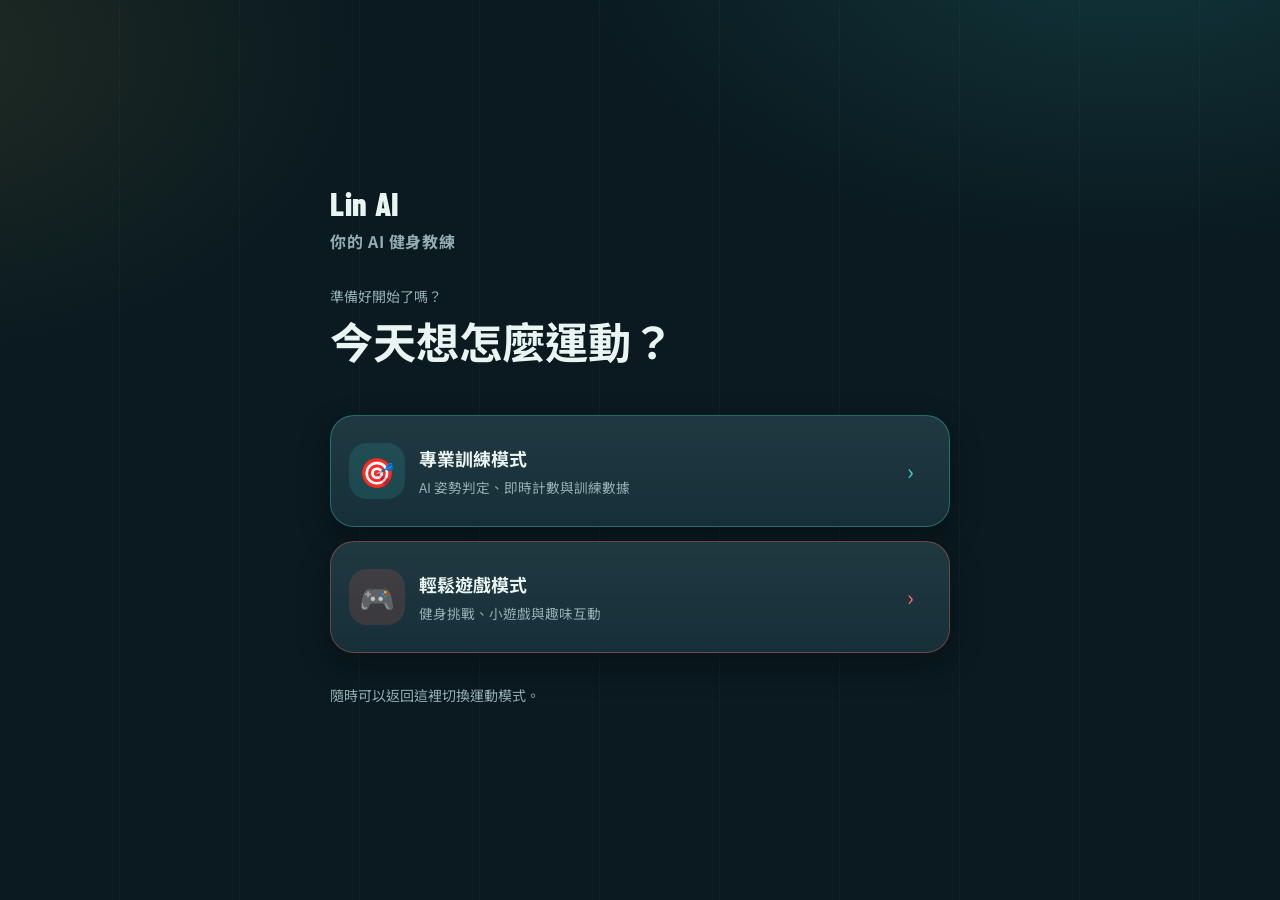
==== fitai-web/index.html @ 894fc5a4 "修正 AI 回答被誤刪，後端加上使用量限制 - 前端：放寬 sanitizeAiReply，只刪明顯的 SQL／錯誤訊息，   不再誤刪「WHO (世界衛生組織)」這類正常句子 - 前端：組員密碼只在" ====
<!DOCTYPE html>
<html lang="zh-Hant">
<head>
<meta charset="utf-8">
<meta name="viewport" content="width=device-width, initial-scale=1.0, maximum-scale=1.0, user-scalable=no, viewport-fit=cover">
<meta name="theme-color" content="#0a1a20">
<link rel="manifest" href="manifest.webmanifest">
<link rel="apple-touch-icon" href="assets/icons/apple-touch-icon.png">
<meta name="mobile-web-app-capable" content="yes">
<meta name="apple-mobile-web-app-capable" content="yes">
<meta name="apple-mobile-web-app-title" content="Lin AI">
<meta name="apple-mobile-web-app-status-bar-style" content="black-translucent">
<title>Lin AI 健身教練</title>
<link rel="icon" href="data:image/svg+xml,%3Csvg xmlns='http://www.w3.org/2000/svg' viewBox='0 0 100 100'%3E%3Ctext y='.9em' font-size='90'%3E💪%3C/text%3E%3C/svg%3E">
<link rel="preconnect" href="https://fonts.googleapis.com">
<link rel="preconnect" href="https://fonts.gstatic.com" crossorigin>
<link href="https://fonts.googleapis.com/css2?family=Barlow+Condensed:wght@600;700;800&family=Noto+Sans+TC:wght@400;500;700;900&display=swap" rel="stylesheet">
<style>
:root{
  --bg:#0a1a20; --bg2:#0e232b; --card:#122c35; --line:rgba(255,255,255,.10);
  --ink:#eaf4f1; --mute:#93aeb3; --yellow:#ffd23f; --teal:#3dd6d0; --coral:#ff6b57; --dark:#0a1a20;
  --num:"Barlow Condensed","Noto Sans TC",sans-serif;
}
*{box-sizing:border-box}
html{color-scheme:dark}
body{
  margin:0; color:var(--ink); background-color:var(--bg);
  background-image:repeating-linear-gradient(90deg,transparent 0 119px,rgba(255,255,255,.03) 119px 120px);
  font:16px/1.65 "Noto Sans TC","Microsoft JhengHei","PingFang TC",system-ui,sans-serif;
  -webkit-font-smoothing:antialiased;
}
h1,h2,h3,h4{margin:0 0 .5em; line-height:1.3}
h2{font-size:1.5rem} h3{font-size:1.15rem} h4{font-size:1rem}
p{margin:.4em 0}
.mute{color:var(--mute)} .small{font-size:.875rem}
:focus-visible{outline:3px solid var(--yellow); outline-offset:2px}

/* 頂部 */
.top{display:flex; align-items:center; justify-content:space-between; gap:16px; padding:14px 20px; max-width:1100px; margin:0 auto}
.brand{font-family:var(--num); font-weight:800; font-size:1.9rem; letter-spacing:.01em}
.brand small{font:700 .9rem "Noto Sans TC",sans-serif; color:var(--mute); margin-left:8px; letter-spacing:0}
.stats{display:flex; gap:22px}
.stat{text-align:right; line-height:1.15}
.stat b{display:block; font:700 1.5rem var(--num); color:var(--yellow)}
.stat span{font-size:.75rem; color:var(--mute)}
@media(max-width:560px){.stats .opt{display:none}.stats{gap:16px}.brand small{display:none}}

/* 分頁 */
.tabs{display:flex; gap:2px; padding:0 12px; overflow-x:auto; border-bottom:1px solid var(--line); position:sticky; top:0; z-index:5; background:rgba(10,26,32,.92); backdrop-filter:blur(8px)}
.tab:first-child{margin-left:auto}.tab:last-child{margin-right:auto}
.tab{appearance:none; background:none; border:0; border-bottom:3px solid transparent; color:var(--mute); font:inherit; font-weight:700; padding:13px 16px; cursor:pointer; white-space:nowrap}
.tab[aria-selected=true]{color:var(--ink); border-color:var(--yellow)}
main{max-width:1100px; margin:0 auto; padding:22px 16px 80px}
.panel{display:none} .panel.active{display:block}

/* 版面 */
.grid2{display:grid; grid-template-columns:minmax(0,1.7fr) minmax(280px,1fr); gap:22px; align-items:start}
@media(max-width:860px){.grid2{grid-template-columns:1fr}}
.stack>*+*{margin-top:14px}
.stack>label{display:block}
.row{display:flex; gap:10px; flex-wrap:wrap; align-items:center}
.row>.grow{flex:1 1 140px}
label.f{display:block; font-size:.875rem; color:var(--mute); margin-bottom:6px}
.card{background:var(--card); border:1px solid var(--line); border-radius:14px; padding:16px 18px}
.rule{border:0; border-top:1px solid var(--line); margin:18px 0}

/* 表單 */
select,input[type=number],input[type=password],input[type=text],input[type=email],textarea{width:100%; background:var(--bg2); color:var(--ink); border:1px solid var(--line); border-radius:10px; padding:10px 12px; font:inherit}
input[type=range]{width:100%; accent-color:var(--yellow)}
input[type=checkbox]{accent-color:var(--yellow); width:18px; height:18px; vertical-align:-3px}
.slider{display:grid; grid-template-columns:1fr auto; gap:2px 12px; align-items:center}
.slider output{font:700 1.25rem var(--num); color:var(--yellow)}
.slider input{grid-column:1/-1}

/* 按鈕 */
.btn{appearance:none; border:0; border-radius:999px; padding:12px 24px; font:inherit; font-weight:700; cursor:pointer; background:var(--yellow); color:var(--dark); transition:filter .15s, transform .1s}
.btn:hover{filter:brightness(1.07)} .btn:active{transform:scale(.98)}
.btn.ghost{background:transparent; color:var(--ink); box-shadow:inset 0 0 0 1.5px rgba(255,255,255,.22)}
.btn.teal{background:var(--teal)}
.btn.block{width:100%}
.btn:disabled{opacity:.38; cursor:not-allowed; filter:none; transform:none}
.seg{display:flex; gap:6px; flex-wrap:wrap}
.seg button{appearance:none; border:0; background:var(--bg2); color:var(--ink); font:inherit; font-weight:600; padding:8px 16px; border-radius:999px; cursor:pointer; box-shadow:inset 0 0 0 1px var(--line)}
.seg button.on{background:var(--yellow); color:var(--dark); box-shadow:none}

/* 鏡頭舞台 */
.stage{position:relative; border-radius:22px; overflow:hidden; background:#06121a; aspect-ratio:4/3; border:1px solid var(--line)}
.stage .v,.stage .c{position:absolute; inset:0; width:100%; height:100%; object-fit:cover; transform:scaleX(-1)}
.stage .score{position:absolute; left:16px; top:10px; pointer-events:none; text-shadow:0 2px 14px rgba(0,0,0,.65)}
.stage .n{font:800 clamp(64px,13vw,120px)/.9 var(--num); color:var(--yellow); font-variant-numeric:tabular-nums}
.stage .u{font-weight:700; margin-left:6px; color:var(--ink)}
.stage .nm{display:block; font-weight:700; font-size:.95rem; color:var(--ink); margin-top:2px}
.stage .chip{position:absolute; left:14px; bottom:22px; padding:5px 14px; border-radius:8px; font-weight:700; font-size:.9rem; background:rgba(10,26,32,.78); color:var(--mute); border:1px solid var(--line)}
.stage .chip.ready{color:var(--teal); border-color:var(--teal)}
.stage .chip.low{color:var(--yellow); border-color:var(--yellow)}
.stage .chip.warn{color:var(--coral); border-color:var(--coral)}
.stage .gauge{position:absolute; left:0; right:0; bottom:0; height:8px; background:rgba(255,255,255,.12)}
.stage .gauge i{display:block; height:100%; width:0; background:var(--teal); transition:width .08s linear}
.stage .msg{position:absolute; inset:0; display:flex; align-items:center; justify-content:center; text-align:center; padding:24px; background:rgba(6,18,26,.72); font-weight:700; color:var(--ink)}
.stage .msg[hidden]{display:none}

/* 計時器 */
.tcard{border-radius:28px; padding:26px 20px 18px; text-align:center; background:var(--card); color:var(--ink); min-height:300px; display:flex; flex-direction:column; justify-content:center}
.tcard.idle{border:2px dashed var(--line); background:transparent; color:var(--mute)}
.tcard.work{background:var(--yellow); color:var(--dark)}
.tcard.rest{background:var(--teal); color:var(--dark)}
.tcard.prepare{background:#2b4750; color:var(--ink)}
.tcard.done{background:var(--ink); color:var(--dark)}
.tcard.danger{background:var(--coral); color:#fff}
.tlabel{font-weight:900; font-size:1.35rem}
.tbig{font:800 clamp(110px,30vw,220px)/.95 var(--num); font-variant-numeric:tabular-nums}
.tcard.danger .tbig{animation:pulse .5s ease-in-out infinite alternate}
@keyframes pulse{from{transform:scale(1)}to{transform:scale(1.14)}}
@media(prefers-reduced-motion:reduce){.tcard.danger .tbig{animation:none}}
.thint{font-weight:700; min-height:1.7em}
.tbar{height:10px; border-radius:99px; background:rgba(0,0,0,.2); overflow:hidden; margin:12px 0 10px}
.tbar i{display:block; height:100%; background:currentColor; opacity:.85}
.tmeta{display:flex; justify-content:space-between; font-size:.9rem; font-weight:600; opacity:.9}

/* 其他 */
.facts{display:grid; grid-template-columns:repeat(auto-fit,minmax(130px,1fr)); gap:10px}
.fact{background:var(--bg2); border:1px solid var(--line); border-radius:12px; padding:12px 14px}
.fact b{display:block; font:700 1.8rem/1.2 var(--num); color:var(--yellow)}
.fact span{font-size:.8rem; color:var(--mute)}
.bar{height:10px; border-radius:99px; background:rgba(255,255,255,.1); overflow:hidden}
.bar i{display:block; height:100%; background:var(--teal)}
.bar.hp i{background:var(--coral)}
.nj-intro{padding:14px 16px; border-radius:18px; background:linear-gradient(135deg,rgba(61,214,208,.12),rgba(255,210,63,.08)); border:1px solid var(--line)}
.nj-intro ul{margin:8px 0 0; padding-left:0; list-style:none; display:grid; gap:6px; line-height:1.5}
.ps-poses{display:flex; flex-wrap:wrap; gap:6px}
.ps-chip{font-size:.82rem; padding:4px 10px; border-radius:999px; background:var(--bg2); border:1px solid var(--line)}
.nj-result{padding:16px; border-radius:18px; background:var(--bg2); border:1px solid var(--line); text-align:center}
.nj-result .big{font:800 3rem/1 var(--num); color:var(--yellow)}
.nj-result .rank{font-size:2.2rem}
.nj-result .facts{margin-top:12px}
.py-board{display:flex; align-items:flex-end; gap:4px; height:110px; padding:10px 12px; border-radius:16px; background:var(--bg2); border:1px solid var(--line)}
.py-board i{flex:1; min-height:20px; display:flex; justify-content:center; padding-top:4px; border-radius:6px 6px 2px 2px; background:rgba(255,255,255,.08); color:var(--mute); font:700 .75rem/1 var(--num); font-style:normal; transition:background .2s}
.py-board i.done{background:var(--teal); color:#0a1a20}
.py-board i.cur{background:var(--yellow); color:#0a1a20}
.py-board i.fail{background:var(--coral); color:#0a1a20}
.boss{text-align:center; padding:18px; border-radius:20px; background:var(--bg2); border:1px solid var(--line)}
.boss .e{font-size:4.5rem; line-height:1.1}
.boss .nm{font-weight:900; font-size:1.4rem; color:var(--yellow)}
ul.log{list-style:none; padding:0; margin:0; font-size:.92rem; color:var(--mute)}
ul.log li{padding:5px 0; border-bottom:1px solid var(--line)}
.plan summary{cursor:pointer; font-weight:700; padding:10px 0}
.plan ul{margin:.2em 0 .8em 1.2em; padding:0}
table{border-collapse:collapse; width:100%; font-size:.92rem}
th,td{border-bottom:1px solid var(--line); padding:6px 8px; text-align:left}
th{color:var(--mute); font-weight:600}
.notice{border-left:4px solid var(--teal); padding:8px 14px; background:rgba(61,214,208,.08); border-radius:0 10px 10px 0}
.notice.warn{border-color:var(--coral); background:rgba(255,107,87,.08)}

#frSaveMe{white-space:nowrap; min-width:116px}
#frName{max-width:280px}

/* 教練聊天 */
.chat{display:flex; flex-direction:column; gap:12px; min-height:200px; max-height:58vh; overflow-y:auto; padding:4px 2px}
.msgb{max-width:92%; padding:10px 14px; border-radius:16px; overflow-wrap:anywhere; word-break:break-word; white-space:normal}
.msgb.me{align-self:flex-end; background:var(--yellow); color:var(--dark); border-bottom-right-radius:4px}
.msgb.ai{align-self:flex-start; background:var(--card); border:1px solid var(--line); border-bottom-left-radius:4px}
.msgb.ai pre{overflow:auto; background:var(--bg2); padding:10px; border-radius:8px; white-space:pre-wrap; word-break:break-word; overflow-wrap:anywhere}
.msgb.ai h3,.msgb.ai h4{margin-top:.6em}
.msgb.ai ul,.msgb.ai ol{margin:.3em 0 .3em 1.2em; padding:0}
.msgb.ai code{white-space:pre-wrap; word-break:break-word; overflow-wrap:anywhere}
.msgb.ai p,.msgb.ai li,.msgb.ai td,.msgb.ai th{overflow-wrap:anywhere; word-break:break-word}
.msgb.ai table{display:block; overflow-x:auto}
.top{flex-wrap:wrap}
.top-right{display:flex; align-items:center; gap:18px}
.btn.small{padding:7px 14px; font-size:.85rem}
.badges{display:grid; grid-template-columns:repeat(auto-fill,minmax(210px,1fr)); gap:12px}
.badge{display:flex; gap:12px; align-items:center; padding:12px 14px; border-radius:14px; background:var(--bg2); border:1px solid var(--line)}
.badge svg{flex:none}
.badge.locked{opacity:.5}
.badge b{display:block; font-size:.95rem}
.badge span{font-size:.78rem; color:var(--mute)}
.toast{position:fixed; left:50%; bottom:26px; transform:translateX(-50%); z-index:50; background:var(--yellow); color:var(--dark); padding:12px 24px; border-radius:999px; font-weight:800; box-shadow:0 10px 34px rgba(0,0,0,.45); max-width:92vw; text-align:center}
.toast[hidden]{display:none}
.stage .cue{position:absolute; left:50%; top:14px; transform:translateX(-50%); padding:8px 18px; border-radius:999px; font-weight:800; max-width:92%; text-align:center; pointer-events:none}
.stage .cue.bad{background:var(--coral); color:#fff}
.stage .cue.ok{background:rgba(61,214,208,.92); color:var(--dark)}
.stage .cue[hidden]{display:none}
.wbar{position:fixed; left:50%; bottom:20px; transform:translateX(-50%); z-index:49; display:flex; align-items:center; gap:10px; flex-wrap:wrap; justify-content:center; background:var(--teal); color:var(--dark); padding:12px 16px; border-radius:22px; font-weight:800; box-shadow:0 10px 34px rgba(0,0,0,.45); width:min(92vw,560px)}
.wbar[hidden]{display:none}
.wbar .btn{background:var(--dark); color:var(--ink)}
.wbar .btn.ghost{background:transparent; color:var(--dark); box-shadow:inset 0 0 0 1.5px rgba(10,26,32,.45)}
.wbar .x{appearance:none; border:0; background:none; color:var(--dark); font-size:1.4rem; line-height:1; cursor:pointer; padding:0 6px}
.ach{display:flex; gap:14px; align-items:center; padding:14px 16px; border-radius:16px; background:var(--bg2); border:1px solid var(--line)}
.ach svg{flex:none}
.ach .grow{min-width:0; flex:1}
.ach b{display:block; font-size:1rem}
.ach .d{display:block; font-size:.8rem; color:var(--mute); margin:2px 0}
.ach.locked{opacity:.62}
.ach .bar{margin:6px 0}
.tag{display:inline-block; font-size:.72rem; font-weight:800; padding:1px 9px; border-radius:6px; color:var(--dark); vertical-align:2px}
.tag.t1{background:#cd7f32} .tag.t2{background:#c8d1da} .tag.t3{background:#ffd23f}
.achgrid{display:grid; grid-template-columns:repeat(auto-fill,minmax(300px,1fr)); gap:12px}
.guide details{background:var(--bg2); border:1px solid var(--line); border-radius:14px; padding:4px 16px; margin-bottom:10px}
.guide summary{cursor:pointer; font-weight:800; padding:12px 0}
.guide ul{margin:.3em 0 .6em 1.2em; padding:0}
.guide-video{position:relative;width:100%;aspect-ratio:16/9;border-radius:12px;overflow:hidden;background:#000}
.guide-video iframe{position:absolute;inset:0;width:100%;height:100%;border:0}
@supports not (aspect-ratio:16/9){.guide-video{height:0;padding-bottom:56.25%}}
.chip2{display:inline-flex; align-items:center; gap:4px; background:var(--bg2); border:1px solid var(--line); border-radius:999px; padding:4px 6px 4px 14px; font-weight:700}
.chip2 button{appearance:none; border:0; background:none; color:var(--ink); font:inherit; cursor:pointer}
.chip2 .x{color:var(--mute); padding:0 6px; font-size:1.1rem}
.daily{display:flex; gap:16px; align-items:center; flex-wrap:wrap; margin-bottom:18px}
.daily .grow{flex:1 1 240px}
.stage .fsbtn{position:absolute; top:12px; right:12px; z-index:3; width:44px; height:44px; border-radius:12px; border:1px solid var(--line); background:rgba(10,26,32,.72); color:var(--ink); cursor:pointer; display:grid; place-items:center; backdrop-filter:blur(6px); padding:0}
.stage .fsbtn svg{width:22px; height:22px}
.stage .tmini{position:absolute; top:64px; right:12px; z-index:2; min-width:96px; text-align:center; padding:8px 12px; border-radius:14px; color:var(--dark); font-weight:800; background:var(--yellow)}
.stage .tmini[hidden]{display:none}
.tmini .tl{display:block; font-size:.78rem; line-height:1.3; max-width:150px; margin:0 auto}
.tmini .tn{display:block; font:800 2.6rem/1.05 var(--num)}
.tmini.rest{background:var(--teal)} .tmini.prepare{background:#2b4750; color:var(--ink)} .tmini.danger{background:var(--coral); color:#fff}
.stage .fsgo{position:absolute; right:14px; bottom:26px; z-index:3; box-shadow:0 8px 24px rgba(0,0,0,.45)}
.stage .fsgo[hidden]{display:none}
.stage.full{position:fixed; inset:0; z-index:60; width:100vw; height:100vh; height:100dvh; aspect-ratio:auto; border-radius:0; border:0; background:#000}
.stage.full .v,.stage.full .c{object-fit:contain}
.stage.full .score{left:calc(18px + env(safe-area-inset-left)); top:calc(10px + env(safe-area-inset-top))}
.stage.full .n{font-size:clamp(90px,16vw,170px)}
.stage.full .fsbtn{top:calc(12px + env(safe-area-inset-top)); right:calc(12px + env(safe-area-inset-right))}
.stage.full .tmini{top:calc(64px + env(safe-area-inset-top)); right:calc(12px + env(safe-area-inset-right))}
.stage.full .tmini .tn{font-size:3.6rem}
.stage.full .chip{bottom:calc(30px + env(safe-area-inset-bottom)); left:calc(16px + env(safe-area-inset-left)); font-size:1.05rem}
.stage.full .fsgo{bottom:calc(30px + env(safe-area-inset-bottom)); right:calc(16px + env(safe-area-inset-right))}
.stage .hint{position:absolute; left:50%; bottom:58px; transform:translateX(-50%); z-index:2; max-width:94%; padding:5px 12px; font-size:.82rem; line-height:1.4; border-radius:10px; background:rgba(255,107,87,.94); color:#fff; font-weight:800; text-align:center; pointer-events:none}
.stage .hint[hidden]{display:none}
.stage.rear .v,.stage.rear .c{transform:none}
.stage.full .hint{bottom:calc(76px + env(safe-area-inset-bottom)); font-size:1rem; padding:8px 16px}
.stage .recbtn{position:absolute; top:12px; right:62px; z-index:3; min-height:44px; padding:0 14px; border-radius:12px; border:1px solid var(--line); background:rgba(10,26,32,.72); color:var(--ink); cursor:pointer; display:flex; align-items:center; gap:8px; font:700 .85rem "Noto Sans TC",sans-serif; backdrop-filter:blur(6px)}
.stage .recbtn i{width:12px; height:12px; border-radius:50%; background:var(--coral)}
.stage .recbtn.on{background:var(--coral); color:#fff; border-color:var(--coral)}
.stage .recbtn.on i{background:#fff; animation:blink 1s steps(2,start) infinite}
@keyframes blink{50%{opacity:.2}}
@media(prefers-reduced-motion:reduce){.stage .recbtn.on i{animation:none}}
.stage.full .recbtn{top:calc(12px + env(safe-area-inset-top)); right:calc(62px + env(safe-area-inset-right))}
.stage .rstbtn{position:absolute; top:64px; right:62px; z-index:3; min-height:44px; padding:0 14px; border-radius:14px; border:1px solid var(--line); background:rgba(10,26,32,.72); color:var(--ink); cursor:pointer; font:700 .85rem "Noto Sans TC",sans-serif; backdrop-filter:blur(6px)}
.stage .rstbtn[hidden]{display:none}
.stage.full .rstbtn{top:calc(64px + env(safe-area-inset-top)); right:calc(62px + env(safe-area-inset-right))}
dialog.recdlg{border:0; border-radius:20px; padding:18px; background:var(--card); color:var(--ink); width:min(92vw,560px)}
dialog.recdlg::backdrop{background:rgba(0,0,0,.72)}
#installBar{max-width:1068px; margin:0 auto 12px; display:flex; gap:10px; align-items:center; flex-wrap:wrap}
#installBar[hidden]{display:none}
#installBar span{flex:1 1 240px}
.fab{position:fixed; right:16px; bottom:16px; z-index:45; width:54px; height:54px; border-radius:50%; border:1px solid var(--line); background:var(--card); color:var(--ink); cursor:pointer; display:grid; place-items:center; box-shadow:0 8px 26px rgba(0,0,0,.45); padding:0}
.fab svg{width:26px; height:26px}
.fab.on{background:var(--yellow); color:var(--dark); border-color:var(--yellow)}
.bd-fab{position:fixed; left:12px; bottom:10px; z-index:45; width:76px; height:110px; padding:0; border:0; background:none; cursor:pointer; filter:drop-shadow(0 8px 16px rgba(0,0,0,.45)); animation:bdBob 2.6s ease-in-out infinite}
.bd-fab:hover{transform:scale(1.06)}
.bd-fab .bd-svg{width:100%; height:100%}
.bd-svg .bd-arm-r{transform-origin:60% 40%; animation:bdWave 3.2s ease-in-out infinite}
@keyframes bdBob{50%{translate:0 -4px}}
@keyframes bdWave{0%,70%,100%{rotate:0deg}80%{rotate:-18deg}90%{rotate:8deg}}
.bd-bubble{position:fixed; left:92px; bottom:70px; z-index:45; max-width:min(64vw,260px); padding:10px 14px; border-radius:16px 16px 16px 4px; background:var(--ink); color:var(--dark); font-size:.88rem; font-weight:600; line-height:1.45; box-shadow:0 10px 26px rgba(0,0,0,.4); animation:bdIn .25s ease-out}
.bd-bubble[hidden]{display:none}
@keyframes bdIn{from{opacity:0; transform:translateY(6px)}}
.bd-panel{left:16px; right:auto; bottom:126px}
.bd-figs{display:flex; align-items:flex-end; justify-content:center; gap:6px; margin:10px 0; padding:12px 8px 4px; border-radius:16px; background:var(--bg2)}
.bd-figs figure{margin:0; text-align:center; width:120px}
.bd-figs .bd-svg{width:100%; height:180px}
.bd-figs figcaption{font-size:.8rem; color:var(--mute)}.bd-figs figcaption b{color:var(--ink); font-size:1rem}
.bd-arrow{color:var(--teal); font-size:1.4rem; padding-bottom:70px}
.bd-bmi{position:relative; height:10px; margin-top:12px; border-radius:6px; background:linear-gradient(90deg,#5aa9ff 0 17.5%,#8fd16a 17.5% 45%,#ffb347 45% 60%,#ff6b57 60%)}
.bd-bmi i{position:absolute; top:-5px; width:4px; height:20px; margin-left:-2px; border-radius:2px; background:var(--ink); box-shadow:0 0 0 2px var(--dark)}
.bd-bmi-l{display:flex; justify-content:space-between; margin-top:4px}
@media (prefers-reduced-motion:reduce){.bd-fab,.bd-svg .bd-arm-r{animation:none}}
.mpanel{position:fixed; right:16px; bottom:82px; z-index:46; width:min(92vw,350px); max-height:calc(100dvh - 110px); overflow:auto; background:var(--card); border:1px solid var(--line); border-radius:20px; padding:16px; box-shadow:0 18px 50px rgba(0,0,0,.55)}
.mpanel[hidden]{display:none}
.mpanel h3{margin:0 0 10px; font-size:1.05rem}
.mpanel .stack>*+*{margin-top:12px}
.mpanel ol{margin:6px 0 0; padding-left:1.3em; font-size:.88rem}
.mpanel ol li.cur{color:var(--yellow); font-weight:700}
.mpanel a{color:var(--teal)}
.sc{display:grid; grid-template-columns:3.2em 1fr auto; gap:10px; align-items:center; padding:6px 0; border-bottom:1px solid var(--line); font-size:.92rem}
.sc.today{background:rgba(255,210,63,.08); border-radius:10px; padding:6px 8px}
.sc input{padding:7px 10px}
.xbtn{appearance:none; border:0; background:none; color:var(--mute); cursor:pointer; font-size:1.15rem; padding:0 6px}
.xbtn:hover{color:var(--coral)}
.stage .dbg{position:absolute; left:16px; top:132px; z-index:2; font:700 .74rem ui-monospace,Consolas,monospace; padding:3px 9px; border-radius:8px; background:rgba(10,26,32,.72); color:var(--teal); pointer-events:none}
.stage .dbg[hidden]{display:none}
.foot{max-width:1100px; margin:0 auto; padding:10px 16px 90px; color:var(--mute); font-size:.78rem; text-align:center}
.fr{display:flex; align-items:center; gap:12px; padding:10px 12px; border-radius:14px; border:1px solid var(--line); background:var(--bg2); margin-bottom:8px}
.fr.me{border-color:var(--yellow); background:rgba(255,210,63,.07)}
.fr .grow{flex:1; min-width:0}
.fr b{display:block; overflow:hidden; text-overflow:ellipsis; white-space:nowrap}
.fr .small{display:block; font-size:.76rem}
.fr .fv{font:800 1.7rem/1 var(--num); color:var(--yellow); text-align:right; min-width:3.2em}
.fr .fv small{font:600 .72rem "Noto Sans TC",sans-serif; color:var(--mute); margin-left:2px}
.rk{flex:none; width:36px; height:36px; border-radius:50%; display:grid; place-items:center; font:800 1.1rem var(--num); background:var(--card); border:1px solid var(--line); color:var(--ink)}
.rk.r1{background:#ffd23f; color:var(--dark); border-color:#ffd23f}
.rk.r2{background:#c8d1da; color:var(--dark); border-color:#c8d1da}
.rk.r3{background:#cd7f32; color:var(--dark); border-color:#cd7f32}
.codebox{font:800 2.2rem/1 var(--num); letter-spacing:.2em; color:var(--yellow); background:var(--bg2); border:1px dashed var(--line); border-radius:14px; padding:12px 18px; text-align:center}
</style>

<style id="polish">
/* ===== 視覺強化層：只改外觀，不改功能 ===== */
:root{--r-md:16px; --r-lg:24px; --sh:0 12px 32px rgba(0,0,0,.30); --glass:linear-gradient(180deg,rgba(255,255,255,.06),rgba(255,255,255,.015));}
html{scroll-behavior:smooth}
body{
  background-image:
    radial-gradient(900px 520px at 88% -8%,rgba(61,214,208,.15),transparent 62%),
    radial-gradient(760px 520px at -6% 6%,rgba(255,210,63,.09),transparent 58%),
    repeating-linear-gradient(90deg,transparent 0 119px,rgba(255,255,255,.028) 119px 120px);
}
::selection{background:rgba(255,210,63,.35)}

/* 頂部 */
.top{padding:20px 20px 12px}
.brand{display:flex; align-items:center; gap:12px; font-size:2.15rem; letter-spacing:.01em}
.brand::before{content:""; width:12px; height:30px; border-radius:4px; transform:skewX(-14deg); background:linear-gradient(180deg,var(--yellow),var(--teal)); box-shadow:0 0 18px rgba(255,210,63,.35)}
.brand small{margin-left:2px}
.stats{gap:0; padding:8px 6px; border:1px solid var(--line); border-radius:18px; background:var(--glass); box-shadow:var(--sh)}
.stat{padding:2px 16px; text-align:center}
.stat+.stat{border-left:1px solid var(--line)}
.stat{appearance:none; background:none; border:0; border-radius:12px; color:inherit; font:inherit; cursor:pointer; display:flex; flex-direction:column; align-items:center; gap:1px; min-width:92px; transition:background .15s}
.stat:hover{background:rgba(255,255,255,.05)}
.stat small{font-size:.68rem; color:var(--mute); opacity:.85; white-space:nowrap}
.stat.done b{color:var(--teal)}.stat.done small{color:var(--teal)}
.stat.warn small{color:var(--coral); opacity:1}
.stat .sbar{display:block; width:100%; max-width:84px; height:4px; margin-top:4px; border-radius:4px; background:rgba(255,255,255,.08); overflow:hidden}
.stat .sbar i{display:block; height:100%; border-radius:4px; background:linear-gradient(90deg,var(--teal),var(--yellow))}
.stat b{font-size:1.65rem; line-height:1.1}
#voiceBtn{box-shadow:none}

/* 分頁：膠囊 + 圖示 */
.tabs{padding:10px 12px; gap:4px; border-bottom:1px solid var(--line); scroll-snap-type:x proximity; background:rgba(10,26,32,.88)}
.tab{display:inline-flex; align-items:center; gap:6px; padding:8px 12px; border:1px solid transparent; border-radius:999px; font-size:.92rem; white-space:nowrap; transition:background .18s,color .18s,transform .12s; scroll-snap-align:center}
.tab svg{width:17px; height:17px; flex:none; stroke:currentColor; fill:none; stroke-width:2; stroke-linecap:round; stroke-linejoin:round}
.tab:hover{background:rgba(255,255,255,.07); color:var(--ink)}
.tab:active{transform:scale(.97)}
.tab[aria-selected=true]{background:var(--yellow); color:var(--dark); border-color:var(--yellow); box-shadow:0 6px 20px rgba(255,210,63,.25)}
.tab:first-child{margin-left:auto}.tab:last-child{margin-right:auto}

/* 版面節奏 */
main{padding-top:26px}
.panel.active{animation:panelIn .32s cubic-bezier(.2,.7,.2,1) both}
@keyframes panelIn{from{opacity:0; transform:translateY(10px)}to{opacity:1; transform:none}}
h2{font-size:1.7rem; letter-spacing:.01em}
.panel h2::after{content:""; display:block; width:44px; height:4px; margin-top:8px; border-radius:4px; background:linear-gradient(90deg,var(--yellow),var(--teal))}
h3{letter-spacing:.01em}
.stack>*+*{margin-top:16px}

/* 卡片 */
.card,.fact,.glass,.boss,.badge,.ach,.fr{background-image:var(--glass); background-color:var(--card)}
.card{border-radius:var(--r-lg); padding:20px 22px; box-shadow:var(--sh)}
.fact{position:relative; overflow:hidden; border-radius:14px; padding:14px 16px 14px 20px}
.fact::before{content:""; position:absolute; left:0; top:0; bottom:0; width:4px; background:linear-gradient(180deg,var(--yellow),var(--teal))}
.fact b{font-size:2rem}
.ach,.fr,.badge{transition:transform .16s,border-color .16s,box-shadow .16s}
.ach:hover,.fr:hover{transform:translateY(-2px); border-color:rgba(255,210,63,.35); box-shadow:0 10px 26px rgba(0,0,0,.3)}
.notice{border-radius:0 14px 14px 0}

/* 按鈕與輸入 */
.btn{font-weight:800; letter-spacing:.02em; box-shadow:0 8px 22px rgba(255,210,63,.20); transition:transform .12s,filter .15s,box-shadow .15s}
.btn:hover{transform:translateY(-1px); box-shadow:0 10px 26px rgba(255,210,63,.28)}
.btn:active{transform:scale(.98)}
.btn.teal{box-shadow:0 8px 22px rgba(61,214,208,.20)}
.btn.teal:hover{box-shadow:0 10px 26px rgba(61,214,208,.28)}
.btn.ghost{box-shadow:inset 0 0 0 1.5px rgba(255,255,255,.22); background:rgba(255,255,255,.03)}
.btn.ghost:hover{background:rgba(255,255,255,.08); box-shadow:inset 0 0 0 1.5px rgba(255,255,255,.35)}
.btn:disabled{box-shadow:none}
.btn.block{padding:15px 24px; font-size:1.05rem}
.seg button{transition:background .15s,color .15s}
.seg button:hover:not(.on){background:rgba(255,255,255,.1)}
select,input[type=number],input[type=password],input[type=text],input[type=email],textarea{border-radius:12px; transition:border-color .15s,box-shadow .15s}
.acc-tabs{display:grid; grid-template-columns:1fr 1fr; gap:4px; padding:4px; margin:4px 0 14px; background:var(--bg2); border-radius:999px; box-shadow:inset 0 0 0 1px var(--line)}
.acc-tabs button{appearance:none; border:0; background:none; color:var(--mute); font:inherit; font-weight:700; padding:9px 12px; border-radius:999px; cursor:pointer; transition:background .15s,color .15s}
.acc-tabs button:hover:not([aria-selected=true]){color:var(--ink)}
.acc-tabs button[aria-selected=true]{background:var(--yellow); color:var(--dark)}
.acc-tabs button[data-mode=signup][aria-selected=true]{background:var(--teal)}
.acc-link{appearance:none; border:0; background:none; color:var(--mute); font:inherit; font-size:.88rem; padding:2px 0; cursor:pointer; text-decoration:underline; text-underline-offset:3px; display:block; margin-left:auto}
.acc-link[hidden]{display:none}
#accountSubmit{width:100%}
.acc-link:hover{color:var(--ink)}
.acc-foot{display:flex; justify-content:flex-end; margin-top:6px}
.acc-card{display:flex; align-items:center; gap:14px; padding:14px; background:var(--bg2); border-radius:16px; box-shadow:inset 0 0 0 1px var(--line)}
.av{flex:none; width:40px; height:40px; border-radius:50%; display:grid; place-items:center; font-weight:800; font-size:1.1rem; line-height:1; color:var(--dark); box-shadow:inset 0 0 0 2px rgba(255,255,255,.25)}
.av.emo{font-size:1.3rem}
.av.lg{width:56px; height:56px; font-size:1.5rem}.av.lg.emo{font-size:1.8rem}
.av.xl{width:84px; height:84px; font-size:2.2rem}.av.xl.emo{font-size:2.8rem}
.av-btn{position:relative; flex:none; appearance:none; border:0; padding:0; background:none; border-radius:50%; cursor:pointer}
.av-btn::after{content:"✎"; position:absolute; right:-2px; bottom:-2px; width:22px; height:22px; border-radius:50%; display:grid; place-items:center; font-size:.75rem; background:var(--card); color:var(--ink); box-shadow:0 0 0 2px var(--line)}
.av-btn:hover .av,.av-btn:focus-visible .av{box-shadow:0 0 0 3px var(--yellow)}
.av-prev{display:flex; align-items:center; gap:16px; padding:14px; background:var(--bg2); border-radius:16px}
.av-grid{display:grid; grid-template-columns:repeat(auto-fill,minmax(44px,1fr)); gap:6px}
.av-grid button{appearance:none; border:0; height:44px; border-radius:12px; background:var(--bg2); font-size:1.4rem; cursor:pointer; box-shadow:inset 0 0 0 1px var(--line)}
.av-grid button[aria-pressed=true]{box-shadow:inset 0 0 0 2px var(--yellow); background:rgba(255,210,63,.12)}
.av-colors{display:flex; flex-wrap:wrap; gap:10px}
.av-colors button{appearance:none; border:0; width:34px; height:34px; border-radius:50%; cursor:pointer}
.av-colors button[aria-pressed=true]{box-shadow:0 0 0 3px var(--card),0 0 0 5px var(--ink)}
.fr .av{margin-left:-4px}
.av.img{background:var(--bg2); overflow:hidden}
.av.img img{width:100%; height:100%; object-fit:cover; border-radius:50%; display:block}
/* 好友：分享區（代碼＋QR）、掃描器、頒獎台排行榜 */
.fr-share{display:grid; grid-template-columns:1fr auto; gap:16px; align-items:center}
.fr-share .stack{min-width:0}
.fr-qr{width:156px; height:156px; padding:8px; background:#fff; border-radius:16px; display:grid; place-items:center; cursor:zoom-in; border:0}
.fr-qr svg{width:100%; height:100%; display:block}
.fr-qr .small{color:#555; text-align:center; padding:8px}
.qr-big{width:min(78vw,340px); aspect-ratio:1; margin:0 auto; padding:14px; background:#fff; border-radius:20px}
.qr-big svg{width:100%; height:100%; display:block}
.fr-addways{display:grid; grid-template-columns:1fr 1fr; gap:10px}
.scan-box{position:relative; width:100%; aspect-ratio:1; max-height:60vh; border-radius:18px; overflow:hidden; background:#000}
.scan-box video{width:100%; height:100%; object-fit:cover; display:block}
.scan-box::after{content:""; position:absolute; inset:16%; border-radius:18px; box-shadow:0 0 0 999px rgba(0,0,0,.45); border:3px solid var(--yellow)}
.scan-box i{position:absolute; left:16%; right:16%; top:16%; height:3px; background:var(--teal); box-shadow:0 0 12px var(--teal); animation:scanLine 2s ease-in-out infinite alternate; z-index:1}
@keyframes scanLine{to{top:84%}}
.fr-mine{display:flex; align-items:center; gap:12px; padding:12px 14px; border-radius:16px; background:linear-gradient(135deg,rgba(255,210,63,.14),rgba(61,214,208,.10)); border:1px solid rgba(255,210,63,.35); margin-bottom:12px}
.fr-mine b{color:var(--yellow)}
.podium{display:grid; grid-template-columns:repeat(3,1fr); gap:10px; align-items:end; margin:6px 0 14px}
.pod{position:relative; display:flex; flex-direction:column; align-items:center; gap:6px; text-align:center; min-width:0}
.pod .av{box-shadow:0 0 0 3px var(--pc),0 8px 22px rgba(0,0,0,.35)}
.pod .crown{position:absolute; top:-20px; font-size:1.3rem}
.pod b{max-width:100%; overflow:hidden; text-overflow:ellipsis; white-space:nowrap; font-size:.95rem}
.pod .pv{font:800 1.3rem/1 var(--num); color:var(--yellow)}.pod .pv small{font:600 .7rem "Noto Sans TC",sans-serif; color:var(--mute); margin-left:2px}
.pod .step{width:100%; border-radius:14px 14px 6px 6px; display:grid; place-items:center; font:800 1.6rem var(--num); color:var(--dark); background:var(--pc)}
.pod.p1{--pc:#ffd23f}.pod.p1 .step{height:86px}
.pod.p2{--pc:#c8d1da}.pod.p2 .step{height:62px}
.pod.p3{--pc:#cd7f32}.pod.p3 .step{height:46px}
.pod.me b{color:var(--yellow)}
.pod .xbtn{position:absolute; top:-6px; right:0; font-size:1rem}
.fr .meter{display:block; height:4px; border-radius:4px; background:rgba(255,255,255,.08); margin-top:6px; overflow:hidden}
.fr .meter i{display:block; height:100%; border-radius:4px; background:linear-gradient(90deg,var(--teal),var(--yellow))}
.fr-empty{text-align:center; padding:18px 8px}
.fr-empty .big{font-size:2.6rem}
@media (max-width:560px){.fr-share{grid-template-columns:1fr}.fr-qr{margin:0 auto}}
.man-form{display:grid; grid-template-columns:2fr 1fr 1.3fr auto; gap:10px; align-items:end}
.man-form:has(#manNameWrap:not([hidden])){grid-template-columns:1.5fr 1.5fr 1fr 1.3fr auto}
.man-form input[type=date]{width:100%; background:var(--bg2); color:var(--ink); border:1px solid var(--line); border-radius:12px; padding:9px 12px; font:inherit; color-scheme:dark}
#manNameWrap[hidden]{display:none}
.man-list{list-style:none; margin:0; padding:0; display:grid; gap:6px}
.man-list li{display:flex; align-items:center; gap:10px; padding:8px 12px; border-radius:12px; background:var(--bg2)}
.man-list .mdate{font:700 .85rem var(--num); color:var(--mute); min-width:3.2em}
.man-list b{color:var(--yellow)}
.man-list .grow{flex:1; min-width:0; overflow:hidden; text-overflow:ellipsis; white-space:nowrap}
.man-list .xbtn{margin-left:4px}
/* 跑步 */
.rk-time{font:800 clamp(56px,15vw,112px)/1 var(--num); font-variant-numeric:tabular-nums; margin:8px 0 14px}
.rk-nums{display:grid; grid-template-columns:repeat(3,1fr); gap:8px}
.rk-nums b{display:block; font:800 clamp(26px,6vw,40px)/1.1 var(--num); font-variant-numeric:tabular-nums}
.rk-nums span{font-size:.8rem; font-weight:700; opacity:.8}
.rk-map{display:block; width:100%; height:220px; border-radius:12px; background:var(--bg2)}
@media (max-width:700px){.man-form,.man-form:has(#manNameWrap:not([hidden])){grid-template-columns:1fr 1fr}.man-form .btn{grid-column:1/-1}}
.acc-who{min-width:0; display:flex; flex-direction:column; gap:4px; align-items:flex-start}
.acc-email{font-weight:700; max-width:100%; overflow:hidden; text-overflow:ellipsis; white-space:nowrap}
.acc-sync{display:inline-flex; align-items:center; gap:6px; font-size:.82rem; font-weight:700; padding:3px 10px; border-radius:999px; color:var(--teal); background:rgba(61,214,208,.12)}
.acc-sync i{width:7px; height:7px; border-radius:50%; background:currentColor}
.acc-sync.pending{color:var(--coral); background:rgba(255,107,87,.12)}
.acc-sync.busy{color:var(--yellow); background:rgba(255,210,63,.12)}
.acc-sync.busy i{animation:accPulse 1s ease-in-out infinite}
@keyframes accPulse{50%{opacity:.25}}
.acc-actions{display:grid; grid-template-columns:1fr 1fr; gap:10px; margin-top:16px}
.acc-logout:hover{color:var(--coral); border-color:var(--coral)}
select:focus,input:focus,textarea:focus{outline:0; border-color:var(--yellow); box-shadow:0 0 0 3px rgba(255,210,63,.18)}
details>summary{list-style:none; display:flex; align-items:center; gap:8px}
details>summary::-webkit-details-marker{display:none}
details>summary::before{content:""; width:8px; height:8px; border-right:2px solid var(--yellow); border-bottom:2px solid var(--yellow); transform:rotate(-45deg); transition:transform .2s; flex:none}
details[open]>summary::before{transform:rotate(45deg)}
details#camAdv{background:var(--glass); border:1px solid var(--line); border-radius:14px; padding:12px 16px}

/* 鏡頭畫面：取景框、空狀態 */
.stage{border-radius:28px; box-shadow:0 20px 56px rgba(0,0,0,.5),inset 0 0 0 1px rgba(255,255,255,.07); background:radial-gradient(120% 90% at 50% 0%,#0d2630,#04101a 70%)}
.stage::after{content:""; position:absolute; inset:14px; pointer-events:none; z-index:1; opacity:.5;
  background:
   linear-gradient(var(--teal),var(--teal)) 0 0/26px 2px, linear-gradient(var(--teal),var(--teal)) 0 0/2px 26px,
   linear-gradient(var(--teal),var(--teal)) 100% 0/26px 2px, linear-gradient(var(--teal),var(--teal)) 100% 0/2px 26px,
   linear-gradient(var(--teal),var(--teal)) 0 100%/26px 2px, linear-gradient(var(--teal),var(--teal)) 0 100%/2px 26px,
   linear-gradient(var(--teal),var(--teal)) 100% 100%/26px 2px, linear-gradient(var(--teal),var(--teal)) 100% 100%/2px 26px;
  background-repeat:no-repeat}
.stage.full::after{display:none}
.stage .msg{flex-direction:column; gap:14px; background:transparent; font-size:1.02rem; line-height:1.6; color:var(--ink); max-width:100%}
.stage .msg::before{content:""; width:76px; height:76px; border-radius:50%; background:rgba(61,214,208,.10) url("data:image/svg+xml,%3Csvg xmlns='http://www.w3.org/2000/svg' viewBox='0 0 64 64' fill='none' stroke='%233dd6d0' stroke-width='3' stroke-linecap='round' stroke-linejoin='round'%3E%3Ccircle cx='32' cy='13' r='6'/%3E%3Cpath d='M32 21v17M32 27l-12 8M32 27l12 8M32 38l-9 17M32 38l9 17'/%3E%3C/svg%3E") center/46px no-repeat; box-shadow:0 0 0 1px rgba(61,214,208,.35),0 0 40px rgba(61,214,208,.18)}
.stage .msg[hidden]{display:none}
.stage .chip{border-radius:999px; padding:6px 16px; backdrop-filter:blur(6px)}
.stage .fsbtn,.stage .recbtn{border-radius:14px}
.stage .score{text-shadow:0 2px 18px rgba(0,0,0,.7)}

/* 計時器卡片 */
.tcard{border-radius:32px; box-shadow:0 20px 50px rgba(0,0,0,.38),inset 0 1px 0 rgba(255,255,255,.18)}
.tcard.idle{gap:14px; border:2px dashed rgba(255,255,255,.14); box-shadow:none}
.tcard.idle::before{content:""; width:64px; height:64px; margin:0 auto; border-radius:50%; background:rgba(255,210,63,.10) url("data:image/svg+xml,%3Csvg xmlns='http://www.w3.org/2000/svg' viewBox='0 0 24 24' fill='none' stroke='%23ffd23f' stroke-width='1.8' stroke-linecap='round' stroke-linejoin='round'%3E%3Ccircle cx='12' cy='13' r='8'/%3E%3Cpath d='M12 9v4l3 2M9 3h6'/%3E%3C/svg%3E") center/34px no-repeat; box-shadow:0 0 0 1px rgba(255,210,63,.3)}
.tbar{height:12px}

/* 每日挑戰、好友、成就 */
.daily{background:linear-gradient(135deg,rgba(255,210,63,.14),rgba(61,214,208,.08)),var(--card); border-color:rgba(255,210,63,.28)}
.daily .bar i{background:linear-gradient(90deg,var(--yellow),var(--teal))}
.bar{height:12px}
.bar i{border-radius:99px; transition:width .5s cubic-bezier(.2,.7,.2,1)}
.fr{border-radius:16px; padding:12px 14px}
.rk{width:38px; height:38px; box-shadow:0 4px 12px rgba(0,0,0,.3)}
.codebox{background:linear-gradient(135deg,rgba(255,210,63,.10),rgba(61,214,208,.06)); border:1px dashed rgba(255,210,63,.45); border-radius:16px}
.ach{border-radius:18px}
.msgb.me{box-shadow:0 6px 18px rgba(255,210,63,.18)}
.msgb.ai{box-shadow:var(--sh)}

/* 其他 */
.fab{box-shadow:0 10px 30px rgba(0,0,0,.5); transition:transform .15s}
.fab:hover{transform:scale(1.06)}
.mpanel,.wbar,.toast{box-shadow:0 20px 56px rgba(0,0,0,.55)}
.foot{opacity:.7}

/* 手機 */
@media(max-width:640px){
  .top{padding:14px 14px 8px}
  .top-right{width:100%; justify-content:space-between}
  .stage{min-height:300px}
  .brand{font-size:1.75rem}
  .brand::before{height:24px}
  .stats{padding:6px 2px}.stat{padding:2px 12px}.stat b{font-size:1.4rem}
  .tabs{padding:8px 10px}
  .tab{padding:8px 13px; font-size:.9rem}
  main{padding:18px 14px 80px}
  .card{padding:16px 16px; border-radius:20px}
  .stage{border-radius:22px}
  h2{font-size:1.5rem}
}
@media(prefers-reduced-motion:reduce){
  .panel.active{animation:none}
  html{scroll-behavior:auto}
  .btn,.tab,.ach,.fr,.bar i{transition:none}
}
html,body{min-height:100%; overscroll-behavior-y:none}
body{touch-action:manipulation; -webkit-tap-highlight-color:transparent}
button,.btn,select,input,textarea{touch-action:manipulation}
.mode-home{min-height:100vh; min-height:100dvh; display:grid; align-content:center; gap:26px; width:min(100% - 32px,620px); margin:0 auto; padding:calc(28px + env(safe-area-inset-top)) 0 calc(28px + env(safe-area-inset-bottom))}
.mode-home[hidden]{display:none}
.home-brand{font:800 2rem/1 var(--num); letter-spacing:.02em}
.home-brand span{display:block; margin-top:10px; color:var(--mute); font:700 1rem/1.5 "Noto Sans TC",sans-serif}
.home-title{font-size:clamp(1.8rem,8vw,2.7rem); line-height:1.25}
.home-options{display:grid; gap:14px}
.mode-choice{appearance:none; display:grid; grid-template-columns:56px 1fr 24px; gap:14px; align-items:center; min-height:112px; padding:18px; border:1px solid var(--line); border-radius:24px; background:var(--glass),var(--card); color:var(--ink); text-align:left; font:inherit; cursor:pointer; box-shadow:var(--sh); transition:transform .18s,border-color .18s}
.mode-choice:active{transform:scale(.98)}
.mode-choice.professional{border-color:rgba(61,214,208,.35)}
.mode-choice.game{border-color:rgba(255,107,87,.35)}
.mode-icon{display:grid; place-items:center; width:56px; height:56px; border-radius:18px; background:rgba(61,214,208,.14); font-size:1.8rem}
.mode-choice.game .mode-icon{background:rgba(255,107,87,.15)}
.mode-copy strong,.mode-copy small{display:block}
.mode-copy strong{font-size:1.12rem}
.mode-copy small{margin-top:4px; color:var(--mute); font-size:.85rem; line-height:1.5}
.mode-arrow{color:var(--teal); font-size:1.4rem}
.mode-choice.game .mode-arrow{color:var(--coral)}
.top{position:relative}
.top-right{gap:8px}
#modeLabel{color:var(--mute); font-size:.8rem; font-weight:700}
#modeHomeBtn{min-height:44px}
body:not([data-mode]) .top,body:not([data-mode]) #tabs,body:not([data-mode]) main,body:not([data-mode]) #foot,body:not([data-mode]) .bd-fab,body:not([data-mode]) .bd-bubble,body:not([data-mode]) .bd-panel{display:none}
body[data-mode="professional"] .tab[data-tab="game"],
body[data-mode="professional"] .tab[data-tab="ach"],
body[data-mode="professional"] .tab[data-tab="friends"]{display:none}
body[data-mode="game"] .tab[data-tab="timer"],
body[data-mode="game"] .tab[data-tab="runk"],
body[data-mode="game"] .tab[data-tab="cam"],
body[data-mode="game"] .tab[data-tab="body"],
body[data-mode="game"] .tab[data-tab="food"],
body[data-mode="game"] .tab[data-tab="guide"],
body[data-mode="game"] .tab[data-tab="coach"]{display:none}
body[data-mode="game"]{--yellow:#ffd23f; --teal:#67e8a5; --coral:#ff7894}
.tab{min-height:44px}
@media(max-width:640px){
  .mode-home{width:min(100% - 28px,500px); gap:22px}
  .mode-choice{min-height:108px; padding:16px; border-radius:22px}
  .top{padding:calc(10px + env(safe-area-inset-top)) 14px 8px}
  .top-right{width:100%; justify-content:space-between; flex-wrap:wrap; gap:6px}
  #modeLabel{display:none}
  #voiceBtn,#accountBtn{min-height:44px; padding:8px 12px}
  .tabs{position:fixed; top:auto; bottom:0; left:0; right:0; z-index:30; display:flex; justify-content:space-around; gap:2px; padding:6px 6px calc(6px + env(safe-area-inset-bottom)); overflow-x:hidden; border-top:1px solid var(--line); border-bottom:0; background:rgba(10,26,32,.96); backdrop-filter:blur(16px)}
  .tabs .tab{flex:1 1 0; flex-direction:column; gap:2px; justify-content:center; min-width:0; min-height:52px; padding:5px 2px; font-size:.65rem; white-space:nowrap}
  .tabs .tab svg{width:18px; height:18px}
  .tabs .tab-label{display:none}
  .tabs .tab::after{content:attr(data-short); font-size:.62rem; line-height:1}
  .tabs .tab:first-child,.tabs .tab:last-child{margin:0}
  main{padding:14px 12px calc(82px + env(safe-area-inset-bottom))}
  .foot{padding-bottom:calc(84px + env(safe-area-inset-bottom))}
  body[data-mode] .fab{bottom:calc(70px + env(safe-area-inset-bottom))}
  body[data-mode] .bd-fab{bottom:calc(70px + env(safe-area-inset-bottom))}
  .stage{min-height:0; aspect-ratio:3/4}
  .grid2{gap:16px}
  button,.btn,.xbtn{min-width:44px; min-height:44px}
  .row>.btn{flex:1 1 100%}
  .wbar{bottom:calc(76px + env(safe-area-inset-bottom))}
}
@media(prefers-reduced-motion:reduce){.mode-choice{transition:none}}
body[data-theme="professional"]{
  --bg:#080f17; --bg2:#0c1822; --card:#101e2a; --line:rgba(158,196,218,.13);
  --ink:#e7f2f8; --mute:#8ea7b7; --yellow:#66dcff; --teal:#71f0c0; --coral:#ff7788; --dark:#08111a;
  --glass:linear-gradient(145deg,rgba(114,177,210,.08),rgba(8,20,29,.16)); --sh:0 12px 34px rgba(0,0,0,.28);
  background-image:radial-gradient(800px 480px at 85% -12%,rgba(52,166,205,.12),transparent 68%),linear-gradient(180deg,#080f17,#09131d);
}
body[data-theme="professional"] .card,body[data-theme="professional"] .fact{border-radius:14px}
body[data-theme="professional"] .btn{border-radius:12px; box-shadow:none; letter-spacing:.04em}
body[data-theme="professional"] .btn:hover{box-shadow:0 0 0 1px rgba(102,220,255,.35); transform:none}
body[data-theme="professional"] .tabs{background:rgba(8,15,23,.94)}
body[data-theme="professional"] .tab[aria-selected="true"]{background:rgba(102,220,255,.14); color:var(--yellow); border-color:rgba(102,220,255,.28); box-shadow:none}
body[data-theme="professional"] .panel h2::after{width:30px; height:2px; background:var(--teal)}
body[data-theme="professional"] .stage{border-color:rgba(102,220,255,.2); box-shadow:0 14px 36px rgba(0,0,0,.4)}
body[data-theme="professional"] .stat{border-radius:12px; background:rgba(14,29,41,.78)}
body[data-theme="professional"] .stat b{color:var(--teal); font-variant-numeric:tabular-nums}
body[data-theme="game"]{
  --bg:#fff4e9; --bg2:#fffdf9; --card:#fffdf9; --line:rgba(96,53,117,.14);
  --ink:#302044; --mute:#786b86; --yellow:#ffad36; --teal:#35bd99; --coral:#ed6297; --dark:#302044;
  --glass:linear-gradient(145deg,#fff,#fff8ed); --sh:0 12px 30px rgba(100,61,116,.14);
  color:var(--ink);
  background-image:radial-gradient(760px 480px at 90% -10%,rgba(255,166,92,.25),transparent 66%),radial-gradient(650px 420px at -10% 30%,rgba(206,151,255,.19),transparent 68%),linear-gradient(180deg,#fff4e9,#fff8f1);
}
body[data-theme="game"] .top{border-bottom:1px solid var(--line)}
body[data-theme="game"] .brand::before{border-radius:10px; transform:rotate(-12deg); background:linear-gradient(180deg,#ff9a5c,#c17bfa)}
body[data-theme="game"] .card,body[data-theme="game"] .fact,body[data-theme="game"] .boss,body[data-theme="game"] .nj-result{border-radius:24px; box-shadow:var(--sh)}
body[data-theme="game"] .fact::before{width:5px; background:linear-gradient(180deg,#ff9a5c,#c17bfa)}
body[data-theme="game"] .btn{border-radius:18px; box-shadow:0 6px 0 rgba(151,84,44,.16); transition:transform .16s,box-shadow .16s}
body[data-theme="game"] .btn:hover{transform:translateY(-2px); box-shadow:0 8px 0 rgba(151,84,44,.13)}
body[data-theme="game"] .btn:active{transform:translateY(2px); box-shadow:0 2px 0 rgba(151,84,44,.16)}
body[data-theme="game"] .tab[aria-selected="true"]{background:linear-gradient(135deg,#ffbf45,#ff9b59); color:#352044; border-color:transparent; box-shadow:0 5px 14px rgba(255,157,80,.25)}
body[data-theme="game"] .tabs{background:rgba(255,250,245,.96); border-color:var(--line)}
body[data-theme="game"] .panel h2::after{width:54px; height:5px; background:linear-gradient(90deg,#ff9c54,#bb7cf2,#48c9a0)}
body[data-theme="game"] .stage{border:2px solid rgba(116,83,147,.16); box-shadow:0 12px 28px rgba(86,57,112,.16)}
body[data-theme="game"] .stage .u,body[data-theme="game"] .stage .nm,body[data-theme="game"] .stage .msg{color:#fff; text-shadow:0 2px 12px rgba(0,0,0,.8)}
body[data-theme="game"] .stage .chip{background:rgba(10,26,32,.9); color:#f4f7fa; border-color:rgba(255,255,255,.3)}
body[data-theme="game"] .stage .chip.ready{color:#74f0c0; border-color:#74f0c0}
body[data-theme="game"] .stage .chip.low{color:#ffe17a; border-color:#ffe17a}
body[data-theme="game"] .stage .chip.warn{color:#ff9aa7; border-color:#ff9aa7}
body[data-theme="game"] .stat{background:#fffdf9; border:1px solid var(--line); border-radius:18px; box-shadow:0 5px 14px rgba(86,57,112,.08)}
body[data-theme="game"] .stat b{color:#b560d8}
body[data-theme="game"] #stChartCard,body[data-theme="game"] #stHeatCard{display:none}
.game-hud{display:grid; grid-template-columns:repeat(3,minmax(0,1fr)); gap:10px; margin-bottom:18px}
.game-hud .fact{text-align:center; padding:14px 8px}
.game-hud .fact b{display:block; font:800 2rem/1.1 var(--num); color:var(--coral)}
.game-hud .fact:nth-child(2) b{color:var(--yellow)}
.game-hud .fact:nth-child(3) b{color:var(--teal)}
body[data-theme="professional"] .game-hud,body[data-theme="game"] #modeLabel{display:none}
.game-lobby{height:100%;min-height:0;display:flex;flex-direction:column;gap:8px}
.game-lobby-head{display:flex;align-items:center;justify-content:space-between;gap:10px}
.game-lobby-head h2{margin:0;font-size:1.15rem}
.game-lobby-head p{margin:2px 0 0;color:var(--mute);font-size:.7rem}
.game-lobby-head .eyebrow{font-size:.62rem;color:#b560d8}
.game-lobby .game-hud{grid-template-columns:repeat(3,minmax(0,1fr));gap:6px;margin:0}
.game-lobby .game-hud .fact{min-width:0;padding:6px 4px;border-radius:14px}
.game-lobby .game-hud .fact b{font-size:1.3rem;white-space:nowrap}
.game-lobby .game-hud .fact span{font-size:.63rem}
.game-cards{display:grid;grid-template-columns:repeat(2,minmax(0,1fr));gap:7px;min-height:0}
.game-card{position:relative;display:grid;grid-template-columns:38px minmax(0,1fr) auto;align-items:center;gap:7px;min-width:0;min-height:64px;padding:8px;border:1px solid var(--line);border-radius:17px;background:linear-gradient(130deg,var(--game-card-a),var(--game-card-b));color:var(--ink);text-align:left;cursor:pointer;overflow:hidden;transition:transform .18s,border-color .18s,box-shadow .18s}
.game-card::after{content:"";position:absolute;inset:auto -20% -60% 30%;height:80%;background:radial-gradient(ellipse,var(--game-card-a),transparent 70%);opacity:.35;pointer-events:none}
.game-card:active{transform:scale(.96)}
.game-card-icon{display:grid;place-items:center;width:36px;height:36px;border-radius:12px;background:color-mix(in srgb,var(--game-card-a) 26%,transparent);font-size:1.4rem;animation:gameFloat 2.4s ease-in-out infinite}
.game-card:nth-child(2n) .game-card-icon{animation-delay:-.8s}
@keyframes gameFloat{50%{transform:translateY(-3px) rotate(4deg)}}
.game-card-copy{min-width:0}
.game-card-copy strong,.game-card-copy small{display:block;overflow:hidden;text-overflow:ellipsis;white-space:nowrap}
.game-card-copy strong{font-size:.76rem}
.game-card-copy small{margin-top:3px;color:var(--mute);font-size:.59rem}
.game-card-score{z-index:1;align-self:end;color:var(--ink);font:800 .67rem var(--num);text-align:right}
.game-card-score b{display:block;color:var(--game-card-a);font-size:.75rem}
.game-rank{position:absolute;right:7px;top:5px;z-index:2;padding:1px 5px;border-radius:6px;background:rgba(255,255,255,.72);color:#302044;font:900 .58rem var(--num)}
.game-card[data-game="ch"]{--game-card-a:#ff8c56;--game-card-b:#fff1da}
.game-card[data-game="hold"]{--game-card-a:#42c9ab;--game-card-b:#dcfff1}
.game-card[data-game="pyr"]{--game-card-a:#a27af4;--game-card-b:#f0e9ff}
.game-card[data-game="ninja"]{--game-card-a:#ffae32;--game-card-b:#fff0cf}
.game-card[data-game="run"]{--game-card-a:#46b8f2;--game-card-b:#dff5ff}
.game-card[data-game="pose"]{--game-card-a:#e66eb1;--game-card-b:#ffe2f1}
.game-card[data-game="rhythm"]{--game-card-a:#fb5b85;--game-card-b:#ffe3ec}
.game-card[data-game="dodge"]{--game-card-a:#64a7ff;--game-card-b:#e2edff}
.game-dialog{width:min(92vw,440px);max-height:min(82dvh,720px);padding:0;overflow:hidden;border:1px solid rgba(255,255,255,.32);border-radius:26px;background:linear-gradient(155deg,#fffdf8,#fff0e4);color:#302044;box-shadow:0 24px 80px rgba(33,15,57,.4)}
.game-dialog::backdrop{background:rgba(7,11,24,.68);backdrop-filter:blur(8px)}
.game-dialog-inner{display:grid;gap:14px;padding:20px}
.game-dialog-head{display:flex;align-items:center;gap:12px}
.game-dialog-icon{display:grid;place-items:center;width:58px;height:58px;border-radius:19px;background:linear-gradient(135deg,#ffbb45,#ff8e62);font-size:2rem}
.game-dialog-head h2{margin:0;font-size:1.2rem}
.game-dialog-head p{margin:3px 0 0;color:#786b86;font-size:.78rem}
.game-howto{padding:12px 14px;border:1px solid rgba(107,78,128,.12);border-radius:16px;background:rgba(255,255,255,.7);font-size:.84rem;line-height:1.55}
.game-dialog .seg{display:grid;grid-template-columns:repeat(3,1fr);gap:7px}
.game-dialog .seg button{min-height:46px;padding:8px 4px}
.game-dialog .seg button.on{background:#ffad36;color:#302044}
.game-play{min-height:58px;font-size:1.1rem;font-weight:900;background:linear-gradient(110deg,#ffb43d,#ff865a);color:#302044}
.game-arena{position:fixed;inset:0;z-index:80;background:#03080f;color:#fff;overflow:hidden;visibility:visible}
.game-arena[hidden],.game-lobby[hidden],#gameLegacy[hidden]{display:none}
.game-arena-stage{position:absolute;inset:0}
.game-arena-stage>.stage{position:absolute;inset:0;width:100%;height:100%;aspect-ratio:auto;border:0;border-radius:0;background:#050a11}
.game-arena-stage>.stage .v,.game-arena-stage>.stage .c{object-fit:cover}
.game-arena-stage>.stage .score,.game-arena-stage>.stage .chip,.game-arena-stage>.stage .gauge,.game-arena-stage>.stage .recbtn,.game-arena-stage>.stage .fsbtn{display:none}
.game-arena-hud{position:absolute;inset:0;z-index:4;display:flex;flex-direction:column;justify-content:space-between;padding:calc(14px + env(safe-area-inset-top)) calc(14px + env(safe-area-inset-right)) calc(16px + env(safe-area-inset-bottom)) calc(14px + env(safe-area-inset-left));pointer-events:none}
.game-arena-top{display:grid;grid-template-columns:1fr auto 1fr;align-items:start;gap:10px}
.game-arena-top button,.game-arena-bottom button{pointer-events:auto}
.game-arena-control{display:grid;place-items:center;width:48px;height:48px;border:1px solid rgba(255,255,255,.26);border-radius:17px;background:rgba(4,12,24,.6);color:white;font-size:1.1rem;backdrop-filter:blur(10px)}
.game-arena-title{text-align:center;text-shadow:0 2px 14px #000}
.game-arena-title strong{display:block;font-size:.86rem}
.game-arena-title small{color:#d6e5ff;font-size:.68rem}
.game-arena-live{display:grid;justify-items:end;gap:6px}
.game-arena-clock{display:grid;place-items:center;width:48px;height:48px;border:3px solid transparent;border-radius:50%;background:linear-gradient(#081126,#081126) padding-box,conic-gradient(#69f1dc var(--clock-progress,100%),rgba(255,255,255,.2) 0) border-box;color:#fff;font:900 .88rem var(--num);text-shadow:0 2px 8px #000}
.game-arena-score{font:900 clamp(2.1rem,9vw,4rem)/1 var(--num);color:#ffe36a;text-shadow:0 3px 18px rgba(0,0,0,.7);font-variant-numeric:tabular-nums}
.game-arena-score.pop{animation:gameScorePop .24s cubic-bezier(.2,.8,.2,1)}
@keyframes gameScorePop{50%{transform:scale(1.2);color:#fff}}
.game-arena-combo{align-self:center;padding:7px 14px;border:1px solid rgba(255,202,83,.48);border-radius:999px;background:rgba(20,10,34,.58);color:#ffe36a;font:900 .92rem var(--num);text-shadow:0 0 16px #ff8e62}
.game-arena-boss{width:min(64vw,270px);margin:8px auto 0;color:#fff;text-align:center;font-size:.56rem;font-weight:900;letter-spacing:.16em;text-shadow:0 2px 8px #000}
.game-arena-boss i{display:block;height:7px;margin-top:4px;border:1px solid rgba(255,255,255,.28);border-radius:99px;background:linear-gradient(90deg,#ff4c78,#ffbe4a);box-shadow:0 0 13px rgba(255,67,115,.48);transition:width .18s}
.game-arena-bottom{display:flex;align-items:end;justify-content:space-between;gap:12px}
.game-arena-tip{max-width:70%;padding:8px 12px;border:1px solid rgba(255,255,255,.18);border-radius:14px;background:rgba(4,12,24,.6);font-size:.78rem;backdrop-filter:blur(10px)}
.game-arena-overlay{position:absolute;inset:0;z-index:6;display:grid;place-items:center;padding:24px;background:rgba(7,9,20,.28);text-align:center;backdrop-filter:blur(3px)}
.game-arena-overlay[hidden]{display:none}
.game-count-number{font:1000 clamp(5rem,30vw,11rem)/.9 var(--num);color:#fff;text-shadow:0 0 24px #ff52a1,0 0 60px #42d7ff;animation:arcadePop .55s cubic-bezier(.2,.8,.2,1) both}
@keyframes arcadePop{from{transform:scale(.45);opacity:0}to{transform:scale(1);opacity:1}}
.game-count-guide{display:grid;gap:8px;max-width:310px;margin-top:18px;padding:14px 18px;border:1px solid rgba(255,255,255,.3);border-radius:19px;background:rgba(8,18,35,.68)}
.game-count-guide strong{font-size:1rem}.game-count-guide span{color:#dae4f2;font-size:.78rem}
.game-result{width:min(92vw,460px);max-height:88dvh;overflow:auto;padding:22px;border:1px solid rgba(255,255,255,.2);border-radius:28px;background:linear-gradient(150deg,rgba(27,35,66,.96),rgba(16,13,32,.97));box-shadow:0 22px 80px rgba(0,0,0,.5);text-align:center}
.game-result-badge{display:inline-grid;place-items:center;min-width:70px;height:70px;padding:0 15px;border:2px solid #ffe36a;border-radius:24px;background:linear-gradient(145deg,#ffca4c,#ff7a60);color:#3a1a2b;font:1000 2.3rem var(--num);transform:rotate(-7deg)}
.game-result h2{margin:16px 0 4px;font-size:1.3rem}
.game-result-score{margin:8px 0;color:#ffe36a;font:1000 clamp(3.6rem,20vw,6rem)/1 var(--num)}
.game-result-metrics{display:grid;grid-template-columns:repeat(3,1fr);gap:7px;margin:14px 0}
.game-result-metrics div{padding:9px 4px;border:1px solid rgba(255,255,255,.13);border-radius:14px;background:rgba(255,255,255,.07)}
.game-result-metrics b{display:block;color:#5de1cb;font:900 1.15rem var(--num)}
.game-result-metrics span{color:#c2cada;font-size:.65rem}
.game-result-actions{display:grid;grid-template-columns:1fr 1fr;gap:9px;margin-top:18px}
.game-result-actions .btn{min-height:48px}
.arena-shake{animation:arenaShake .22s linear}
@keyframes arenaShake{0%,100%{transform:translate(0,0)}25%{transform:translate(5px,-2px)}50%{transform:translate(-5px,2px)}75%{transform:translate(3px,2px)}}
body.game-arena-open .top,body.game-arena-open .tabs,body.game-arena-open main,body.game-arena-open footer{visibility:hidden}
body[data-theme="game"] #tab-game.active{display:flex;flex-direction:column;overflow:visible;padding:8px 0 0}
body[data-theme="game"] #tab-game:not(.active){display:none}
body[data-theme="game"] #tab-game.active>.game-lobby{flex:none}
body[data-theme="game"] #tab-game.active>.game-lobby .game-cards{flex:none;align-content:start}
body[data-theme="game"] #tab-game.active .game-card{min-height:64px}
body[data-theme="game"] #gameLegacy{display:none}
@media(max-width:420px){
  .game-lobby{gap:6px}
  .game-lobby .game-hud .fact{padding:5px 3px}
  .game-lobby .game-hud .fact b{font-size:1.15rem}
  .game-card{grid-template-columns:32px minmax(0,1fr) auto;gap:5px;padding:6px;min-height:58px}
  .game-card-icon{width:30px;height:30px;font-size:1.2rem}
  .game-card-copy strong{font-size:.7rem}
  .game-card-copy small{font-size:.54rem}
  .game-card-score{font-size:.6rem}
}
@media(prefers-reduced-motion:reduce){.game-card-icon{animation:none}.game-count-number{animation:none}}
@media(max-width:640px){
  .game-hud{gap:8px; margin-bottom:14px}
  .game-hud .fact{padding:12px 4px}
  .game-hud .fact b{font-size:1.7rem}
  .stats{width:100%; justify-content:space-between; gap:5px; padding:5px}
  .stat{flex:1; min-width:0; padding:7px 4px}
  .stat span{font-size:.68rem}
  .stat small{display:none}
  body[data-theme="game"] .top{justify-content:space-between}
}
@media(prefers-reduced-motion:reduce){body[data-theme="game"] .btn{transition:none}}
.step-view{animation:stepIn .34s cubic-bezier(.2,.75,.25,1) both}
.step-view[hidden],.cam-session[hidden],.cam-picker[hidden],.timer-setup[hidden],.timer-session[hidden]{display:none}
@keyframes stepIn{from{opacity:0;transform:translateY(14px) scale(.99)}to{opacity:1;transform:translateY(0) scale(1)}}
.step-heading{display:flex;justify-content:space-between;align-items:center;gap:12px}
.step-heading h2{margin:3px 0 0;font-size:1.35rem}
.eyebrow{display:block;color:var(--mute);font-size:.72rem;font-weight:800;letter-spacing:.12em}
.step-count{color:var(--mute);font:700 .78rem var(--num);letter-spacing:.08em}
.daily-quick{display:grid;grid-template-columns:42px 1fr 20px;gap:12px;align-items:center;width:100%;padding:12px;border:1px solid rgba(113,240,192,.24);border-radius:18px;background:linear-gradient(125deg,rgba(113,240,192,.11),rgba(102,220,255,.06));color:var(--ink);text-align:left;font:inherit;cursor:pointer}
.daily-quick-icon{display:grid;place-items:center;width:40px;height:40px;border-radius:14px;background:rgba(113,240,192,.16);color:var(--teal);font-size:1.3rem}
.daily-quick-copy{min-width:0}.daily-quick-copy strong,.daily-quick-copy small{display:block}
.daily-quick-copy strong{font-size:.88rem}.daily-quick-copy small{color:var(--mute);font-size:.7rem;line-height:1.35}
.daily-quick-bar{display:block;height:4px;margin:5px 0;border-radius:9px;background:rgba(255,255,255,.1);overflow:hidden}
.daily-quick-bar i{display:block;width:0;height:100%;background:var(--teal);border-radius:inherit}
.daily-quick-arrow{color:var(--teal);font-size:1.5rem}
.movement-grid{display:grid;grid-template-columns:repeat(4,minmax(0,1fr));gap:10px}
.movement-card{display:grid;justify-items:start;align-content:center;gap:4px;min-width:0;min-height:112px;padding:12px;border:1px solid var(--line);border-radius:18px;background:var(--glass),var(--card);color:var(--ink);text-align:left;font:inherit;cursor:pointer;transition:transform .18s,border-color .18s,box-shadow .18s}
.movement-card:active{transform:scale(.96);border-color:var(--teal);box-shadow:0 0 22px rgba(113,240,192,.2)}
.movement-card strong{font-size:.92rem}.movement-card small{color:var(--mute);font-size:.68rem}
.movement-icon{font-size:1.4rem}
.movement-more{display:flex;align-items:center;gap:12px;color:var(--mute);font-size:.78rem}
.movement-more select{width:auto;flex:1;min-height:44px}
.cam-session{height:100%;min-height:0;display:flex;flex-direction:column;gap:8px}
.session-toolbar{display:flex;align-items:center;gap:12px;min-height:48px}
.session-title{flex:1;min-width:0}.session-title strong{display:block;font-size:1rem;line-height:1.2}
.icon-control{display:grid;place-items:center;min-width:44px;min-height:44px;padding:0 10px;border:1px solid var(--line);border-radius:15px;background:rgba(16,30,42,.76);color:var(--ink);font:inherit;font-weight:800;font-size:.86rem;cursor:pointer;backdrop-filter:blur(12px);transition:transform .16s,background .16s,color .16s}
.icon-control:active{transform:scale(.92)}
.icon-control.active{background:var(--teal);border-color:var(--teal);color:var(--dark)}
.session-camera-switch{display:flex;gap:5px}
.cam-stage-wrap{position:relative;flex:1;min-height:0}
.cam-stage-wrap>[data-stage=cam]{height:100%}
.cam-stage-wrap .stage{height:100%;min-height:0;aspect-ratio:auto;border-radius:24px}
.cam-stage-wrap .stage .msg{z-index:6;background:rgba(3,13,20,.84)}
.cam-session.is-error .cam-stage-wrap .stage .msg{inset:12px 12px auto;height:auto;min-height:72px;border-radius:16px;pointer-events:none}
.cam-stage-wrap .stage .msg:not([hidden])::before{content:"";width:24px;height:24px;margin:0 auto 14px;border:3px solid rgba(255,255,255,.2);border-top-color:var(--teal);border-radius:50%;animation:spin .8s linear infinite}
.cam-stage-wrap .stage .msg{flex-direction:column}
@keyframes spin{to{transform:rotate(360deg)}}
.cam-idle-card{position:absolute;inset:12px;z-index:4;display:grid;align-content:center;justify-items:center;gap:12px;padding:24px;text-align:center;border:1px solid rgba(113,240,192,.25);border-radius:22px;background:radial-gradient(circle at 50% 38%,rgba(20,82,80,.3),rgba(5,17,26,.95) 62%);transition:opacity .25s,transform .25s}
.cam-idle-card strong{font-size:1.1rem}.cam-idle-card>span:not(.cam-idle-icon){max-width:300px;color:var(--mute);font-size:.84rem}
.cam-idle-icon{display:grid;place-items:center;width:64px;height:64px;border:1px solid rgba(113,240,192,.25);border-radius:50%;color:var(--teal);font-size:2rem}
.cam-idle-card .btn{width:min(100%,280px);min-height:56px}
.cam-session.is-running .cam-idle-card{opacity:0;transform:scale(.98);pointer-events:none}
.cam-session.is-loading .cam-idle-card{visibility:hidden}
.cam-session-bottom{position:absolute;left:12px;right:12px;bottom:12px;z-index:7;display:flex;justify-content:space-between;align-items:end;gap:10px;pointer-events:none}
.judgement-control,.cam-end{pointer-events:auto}
.judgement-control{display:grid;gap:4px;padding:8px 10px;border:1px solid rgba(255,255,255,.12);border-radius:15px;background:rgba(7,18,27,.78);color:#fff;font-size:.68rem;backdrop-filter:blur(14px)}
.judgement-control .seg{gap:4px}.judgement-control .seg button{padding:5px 10px;color:#fff;font-size:.74rem}
.judgement-control .seg button.on{background:var(--teal);color:var(--dark)}
.cam-end{min-height:44px;padding:8px 14px;background:rgba(7,18,27,.78);backdrop-filter:blur(14px)}
.cam-history{display:none}
.cam-legacy[hidden]{display:none}
.cam-legacy{display:none}
.timer-setup{height:100%;overflow-y:auto;overscroll-behavior:contain;display:grid;align-content:start;gap:10px;padding:2px 2px 8px}
.timer-mode-area .f{margin:0 0 6px}
#tModes{display:grid;grid-template-columns:repeat(4,minmax(0,1fr));gap:6px}
#tModes button{min-height:44px;padding:6px 8px;font-size:.78rem}
#tDesc{min-height:1.5em;margin:4px 0 0;font-size:.76rem;line-height:1.4}
.timer-params{display:grid;grid-template-columns:repeat(3,minmax(0,1fr));gap:8px}
.timer-params:empty{display:none}
.timer-params .slider{grid-template-columns:1fr auto;padding:8px;border:1px solid var(--line);border-radius:14px;background:var(--card)}
.timer-params .slider label{font-size:.72rem!important}.timer-params .slider output{font-size:1.1rem}
.timer-params .slider input{height:20px}
.timer-setup-foot{display:grid;grid-template-columns:1fr 1.3fr;gap:10px;align-items:center}
.timer-summary{display:grid;gap:4px;color:var(--mute);font-size:.7rem}
.timer-summary span{display:flex;justify-content:space-between;gap:4px}.timer-summary b{color:var(--ink);font:700 1rem var(--num)}
.timer-start{min-height:54px}
.timer-optional{padding:8px 10px;border:1px solid var(--line);border-radius:15px;background:rgba(16,30,42,.48)}
.timer-optional>summary{display:flex;align-items:center;min-height:44px;color:var(--mute);font-size:.78rem;font-weight:700;cursor:pointer}
.timer-optional>.stack{margin-top:10px}
.timer-session{height:100%;min-height:0;display:flex;flex-direction:column;gap:10px}
.timer-session[hidden]{display:none}
.timer-dash{flex:1;min-height:0;display:flex}
.timer-dash .tcard{width:100%;min-height:0;padding:18px 12px;border-radius:26px}
.timer-dash .tbig{font-size:clamp(100px,28vh,220px)}
#timerSessionCamera{display:none}
.timer-session.has-camera #timerSessionCamera{display:block;height:132px;flex:none}
.timer-session.has-camera #timerSessionCamera .stage{height:100%;aspect-ratio:auto;min-height:0;border-radius:16px}
.timer-session.has-camera #timerSessionCamera .stage .score{left:10px;top:7px}
.timer-session.has-camera #timerSessionCamera .stage .n{font-size:3rem}
.timer-session.has-camera .timer-dash .tcard{padding:8px}
.timer-session-actions{display:grid;grid-template-columns:1fr auto;gap:10px;align-items:start}
.timer-session-actions .timer-stop{min-width:112px}
.timer-session-actions #tResult{grid-column:1/-1;max-height:22vh;overflow:auto;margin:0}
.stage .n.count-pop{animation:countPop .34s cubic-bezier(.18,.9,.25,1.4)}
@keyframes countPop{0%{transform:scale(1)}40%{transform:scale(1.28);filter:drop-shadow(0 0 18px var(--yellow))}100%{transform:scale(1)}}
button:active{transform:scale(.97)}
@media(min-width:641px){
  .cam-session,.timer-session{height:calc(100dvh - 190px);min-height:440px;max-height:760px}
  .cam-stage-wrap{min-height:360px}
}
@media(max-width:640px){
  html,body{height:100%;height:100dvh;min-height:0;overflow:hidden}
  body{display:flex;flex-direction:column}
  .top{display:grid;grid-template-columns:repeat(3,minmax(0,1fr));align-content:start;gap:5px;width:100%;max-width:none;margin:0;height:146px;flex:none;padding:calc(8px + env(safe-area-inset-top)) 12px 4px}
  .brand{font-size:1.5rem;line-height:1}
  .top>.brand{grid-column:1/-1}
  .top-right{display:contents}
  #modeLabel{display:none}
  #modeHomeBtn,#voiceBtn,#accountBtn{min-height:38px;padding:5px 8px;font-size:.68rem}
  #stats{display:grid;grid-column:1/-1;grid-template-columns:repeat(3,minmax(0,1fr));gap:5px;width:100%;padding:0}
  #stats .stat{min-width:0;padding:6px 3px;border:1px solid var(--line);border-radius:12px;text-align:center}
  #stats .stat b{font-size:1.2rem}
  #stats .stat span{display:block;font-size:.58rem;line-height:1.2}
  main{width:100%;max-width:none;margin:0;height:calc(100dvh - 210px - env(safe-area-inset-bottom));min-height:0;flex:1;overflow:hidden;padding:8px 10px calc(8px + env(safe-area-inset-bottom))}
  .panel{height:100%;min-height:0;overflow-y:auto;overscroll-behavior:contain}
  #tab-cam,#tab-timer{overflow:hidden}
  .cam-picker{height:100%;min-height:0;display:flex;flex-direction:column;gap:10px}
  .step-heading h2{font-size:1.22rem}
  .daily-quick{grid-template-columns:36px 1fr 16px;gap:8px;padding:8px 10px;border-radius:15px}
  .daily-quick-icon{width:34px;height:34px}
  .daily-quick-copy strong{font-size:.78rem}.daily-quick-copy small{font-size:.62rem}
  .movement-grid{grid-template-columns:repeat(2,minmax(0,1fr));gap:8px;flex:1;min-height:0;align-content:stretch}
  .movement-card{min-height:68px;grid-template-columns:38px 1fr;grid-template-rows:1fr 1fr;align-items:center;gap:0 8px;padding:8px 10px;border-radius:15px}
  .movement-icon{grid-row:1/3;font-size:1.35rem}
  .movement-card strong{align-self:end;font-size:.8rem}
  .movement-card small{align-self:start;font-size:.63rem}
  .movement-more{gap:8px;font-size:.68rem}
  .movement-more select{min-height:44px;padding:6px 10px;font-size:.78rem}
  .cam-session{gap:6px}
  .session-toolbar{min-height:44px;gap:8px}
  .icon-control{min-width:44px;min-height:44px;border-radius:13px}
  .cam-stage-wrap .stage{border-radius:20px}
  .cam-stage-wrap .stage .n{font-size:clamp(64px,18vw,100px)}
  .cam-session-bottom{left:8px;right:8px;bottom:8px}
  .judgement-control{padding:6px 8px}
  .cam-end{font-size:.72rem}
  .timer-setup{gap:6px;padding:0 2px}
  .timer-optional{padding:2px 10px}
  #tModes{grid-template-columns:repeat(4,minmax(0,1fr));gap:5px}
  #tModes button{min-height:44px;padding:4px;font-size:.66rem}
  .timer-params{gap:5px}
  .timer-params .slider{padding:6px}
  .timer-params .slider label{font-size:.63rem!important}
  .timer-params .slider output{font-size:1rem}
  .timer-params .slider input{margin:3px 0}
  .timer-session{gap:8px}
  .timer-dash .tcard{padding:12px 8px}
  .timer-dash .tlabel{font-size:1rem}
  .timer-dash .tbig{font-size:clamp(96px,24vh,190px)}
  .timer-session-actions{gap:8px}
}
@media(max-height:700px) and (max-width:640px){
  .top{height:140px}
  main{height:calc(100dvh - 200px - env(safe-area-inset-bottom))}
  .cam-picker{gap:7px}
  .movement-card{min-height:58px}
  .daily-quick{padding:6px 9px}
}
body[data-primary-view="cam"] .fab,body[data-primary-view="cam"] .bd-fab,body[data-primary-view="cam"] .bd-bubble,body[data-primary-view="cam"] .bd-panel,
body[data-primary-view="timer"] .fab,body[data-primary-view="timer"] .bd-fab,body[data-primary-view="timer"] .bd-bubble,body[data-primary-view="timer"] .bd-panel{display:none}
@media(prefers-reduced-motion:reduce){
  .step-view{animation:none}
  .movement-card,.icon-control,.cam-idle-card{transition:none}
  .stage .n.count-pop{animation:none}
}
:root{--app-gap:clamp(12px,3vw,16px);--card-inset:clamp(10px,3vw,16px);--card-radius:clamp(12px,3vw,20px)}
html,body{width:100%;height:100%;min-height:0;overflow:hidden}
body{display:flex;flex-direction:column;align-items:center;font-size:clamp(14px,3.6vw,16px)}
.app-shell{display:none;flex-direction:column;width:100%;max-width:480px;height:100dvh;min-height:0;margin:0 auto;overflow:hidden}
body[data-mode] .app-shell{display:flex}
.top{display:flex;flex:0 0 auto;flex-direction:column;flex-wrap:nowrap;align-items:stretch;gap:8px;width:100%;height:auto;max-width:none;margin:0;padding:max(12px,env(safe-area-inset-top)) clamp(10px,3vw,16px) 10px;border-bottom:1px solid var(--line)}
.top-heading{display:flex;align-items:center;justify-content:space-between;gap:8px;width:100%;min-width:0}
.brand{flex:none;gap:8px;font-size:clamp(1.25rem,5vw,1.65rem);line-height:1;white-space:nowrap}
.brand::before{width:8px;height:22px}
.brand small{font-size:clamp(.68rem,2.8vw,.82rem)}
.top-right{display:flex;align-items:center;justify-content:flex-end;gap:4px;min-width:0;flex-wrap:wrap}
#modeLabel{display:none}
#modeHomeBtn,#voiceBtn,#accountBtn,#fsBtn{min-width:0;min-height:34px;padding:5px 8px;font-size:clamp(.62rem,2.4vw,.74rem);white-space:nowrap}
.top .stats,.top #gameStats{grid-template-columns:repeat(3,minmax(0,1fr));gap:6px;width:100%;margin:0;padding:0;border:0;border-radius:0;background:none;box-shadow:none}
.top .stats{display:grid}
.top #gameStats{display:none}
body[data-theme="game"] .top #gameStats{display:grid}
.top .stat,.top .game-hud .fact{display:flex;min-width:0;min-height:48px;flex-direction:column;align-items:center;justify-content:center;gap:2px;padding:6px 4px;border:1px solid var(--line);border-radius:var(--card-radius);background:var(--glass),var(--card);text-align:center}
.top .stat b,.top .game-hud .fact b{font-size:clamp(1rem,4vw,1.3rem);line-height:1.1;white-space:nowrap}
.top .stat span,.top .game-hud .fact span{font-size:clamp(.56rem,2.3vw,.68rem);line-height:1.25}
.top .stat small{display:none}
.top .stat .sbar{max-width:80px;height:3px;margin-top:2px}
.top .game-hud{gap:6px;margin:0}
.top .game-hud .fact{position:relative;overflow:hidden}
body[data-theme="game"] #stats{display:none}
body[data-theme="professional"] #gameStats{display:none}
main{flex:1 1 auto;width:100%;max-width:none;min-width:0;min-height:0;margin:0;padding:var(--app-gap) clamp(10px,3vw,16px) 80px;overflow-x:hidden;overflow-y:auto;-webkit-overflow-scrolling:touch;overscroll-behavior-y:contain}
.panel{height:auto;min-height:0;overflow:visible}
.panel.active{display:block}
.panel h2{font-size:clamp(1.1rem,4vw,1.4rem)}
.card,.fact,.game-card,.movement-card,.badge,.ach,.fr{padding:var(--card-inset);border-radius:var(--card-radius)}
.cam-picker{display:flex;height:auto;min-height:0;flex-direction:column;gap:0}
.cam-picker>*+*{margin-top:12px}
.step-heading h2{font-size:clamp(1.1rem,4vw,1.4rem)}
.movement-grid{display:grid;grid-template-columns:repeat(2,minmax(0,1fr));gap:10px;flex:none;min-height:0;align-content:start}
.movement-card{min-height:clamp(64px,18vw,82px);grid-template-columns:36px minmax(0,1fr);grid-template-rows:auto auto;align-items:center;gap:2px 8px;padding:clamp(10px,3vw,14px)}
.movement-icon{grid-row:1/3;font-size:clamp(1.15rem,5vw,1.5rem)}
.movement-card strong{font-size:clamp(.78rem,3vw,.9rem)}
.movement-card small{font-size:clamp(.58rem,2.4vw,.7rem)}
.movement-more{display:flex;flex-wrap:wrap;gap:8px;margin-top:12px;font-size:clamp(.7rem,2.8vw,.82rem)}
.movement-more label{flex:1 1 100%}
.movement-more select{width:100%;min-height:44px;font-size:clamp(.76rem,3vw,.9rem)}
.tabs{position:relative;inset:auto;z-index:5;display:flex;flex:0 0 auto;justify-content:flex-start;gap:4px;width:100%;padding:6px 8px env(safe-area-inset-bottom);overflow-x:auto;overflow-y:hidden;border-top:1px solid var(--line);border-right:0;border-bottom:0;border-left:0;border-radius:0;background:rgba(10,26,32,.96);scrollbar-width:none}
.tabs::-webkit-scrollbar{display:none}
.tabs .tab{display:flex;flex:1 0 54px;flex-direction:column;align-items:center;justify-content:center;gap:3px;min-width:54px;min-height:48px;padding:4px 3px;border:1px solid transparent;border-radius:12px;font-size:.62rem;white-space:nowrap}
.tabs .tab svg{width:18px;height:18px}
.tabs .tab-label{display:none}
.tabs .tab::after{content:attr(data-short);font-size:clamp(.56rem,2.3vw,.66rem);line-height:1}
.tabs .tab:first-child,.tabs .tab:last-child{margin:0}
.foot{max-width:none;margin:0;padding:16px 8px 0;font-size:clamp(.65rem,2.5vw,.76rem)}
.fab{right:max(12px,env(safe-area-inset-right));bottom:calc(76px + env(safe-area-inset-bottom));width:48px;height:48px}
.top-right #musicFab{position:static;display:grid;flex:none;width:34px;height:34px;min-width:34px;min-height:34px;margin:0;padding:0;border-radius:12px;box-shadow:none}
.top-right #musicFab svg{width:20px;height:20px}
.mpanel{right:max(10px,env(safe-area-inset-right));bottom:calc(132px + env(safe-area-inset-bottom));width:min(92vw,350px);max-height:calc(100dvh - 160px - env(safe-area-inset-top) - env(safe-area-inset-bottom))}
.bd-fab{position:static;display:inline-grid;width:48px;height:48px;flex:none;margin:0;padding:6px;border:1px solid var(--line);border-radius:50%;background:var(--card);filter:none;animation:none}
.bd-fab .bd-svg{width:100%;height:100%}
.buddy-coach{display:inline-grid;place-items:center;flex:none;width:42px;height:42px;padding:5px;border:1px solid var(--line);border-radius:50%;background:var(--card);color:var(--ink);cursor:pointer}
.buddy-coach .bd-svg{width:100%;height:100%}
.coach-heading{display:flex;align-items:center;justify-content:space-between;gap:12px}
.coach-heading h2{margin-bottom:0}
.bd-bubble{position:static;max-width:none;margin:0;padding:10px 14px;border-radius:14px;background:var(--ink);color:var(--dark);box-shadow:none;animation:none}
.bmi-fact{display:flex;flex-direction:column;align-items:flex-start;gap:4px}
.bmi-fact>b{font-size:clamp(1.3rem,6vw,1.8rem);line-height:1.05;white-space:nowrap}
.bmi-fact>span{display:flex;align-items:center;gap:6px;font-size:.72rem;white-space:nowrap}
.bmi-fact>span strong{display:inline-flex;align-items:center;padding:2px 8px;border:1px solid var(--line);border-radius:999px;color:var(--teal);font-size:.66rem;line-height:1.3;white-space:nowrap}
.food-quick-grid{display:grid;grid-template-columns:repeat(3,minmax(0,1fr));gap:6px}
.food-quick-grid .btn{display:flex;min-width:0;min-height:42px;align-items:center;justify-content:center;padding:7px 5px;border-radius:999px;font-size:clamp(.62rem,2.5vw,.75rem);line-height:1.25;white-space:normal}
.stats-segments{display:grid;grid-template-columns:repeat(3,minmax(0,1fr));gap:4px;padding:4px;border-radius:999px;background:var(--bg2)}
.stats-segments button{min-width:0;padding:8px 4px;font-size:clamp(.68rem,2.8vw,.82rem);white-space:nowrap}
.stats-subpanel{display:grid;gap:12px}
.stats-subpanel[hidden]{display:none}
.stats-subpanel>*+*{margin-top:0}
.guide-filters{display:flex;gap:6px;padding:2px 0 8px;overflow-x:auto;scrollbar-width:none}
.guide-filters::-webkit-scrollbar{display:none}
.guide-filters button{flex:0 0 auto;min-height:38px;padding:7px 12px;border:1px solid var(--line);border-radius:999px;background:var(--bg2);color:var(--mute);font:inherit;font-size:.78rem;font-weight:700;white-space:nowrap}
.guide-filters button.on{border-color:var(--yellow);background:var(--yellow);color:var(--dark)}
.guide-filters.coach-faq{flex-wrap:wrap;overflow:visible}
.guide-filters.coach-faq button{white-space:normal}
.coach-options{gap:8px}
.coach-options>.grow{flex:1 1 110px;min-width:0}
.coach-result:empty{display:none}
.coach-result{display:grid;gap:10px}
.coach-result-card{padding:12px;border:1px solid var(--line);border-radius:14px;background:var(--bg2)}
.coach-result-card h4{margin:0 0 6px;color:var(--teal)}
.coach-result-card ul{margin:0;padding-left:1.2em}
.coach-result-card li+li{margin-top:4px}
.coach-result-summary{display:grid;grid-template-columns:repeat(2,minmax(0,1fr));gap:8px}
.coach-result-summary>div{padding:10px;border:1px solid var(--line);border-radius:12px;background:var(--bg2)}
.coach-result-summary b{display:block;color:var(--yellow)}
.advanced-coach-content{margin-top:10px}
.advanced-coach-content .chat{max-height:38vh}
.advanced-coach-content #quick{gap:6px}
@media(min-width:400px){
  .food-quick-grid{gap:8px}
}
@media(max-width:360px){
  .food-quick-grid{grid-template-columns:repeat(2,minmax(0,1fr))}
}
.cam-session,.timer-session{height:auto;min-height:65dvh;max-height:none}
.cam-stage-wrap{flex:1;min-height:50dvh}
.cam-stage-wrap .stage{min-height:50dvh}
.timer-dash{min-height:46dvh}
.timer-setup{height:auto;overflow:visible}
.game-lobby{height:auto;min-height:0;gap:12px}
.game-cards{grid-template-columns:repeat(2,minmax(0,1fr));gap:10px}
body[data-theme="game"] #tab-game{display:block;height:auto;overflow:visible;padding:0}
body[data-theme="game"] #tab-game.active{display:block}
@media(max-width:360px){
  .top-heading{align-items:center;flex-wrap:wrap}
  .top-right{flex:1 1 100%;justify-content:space-between}
  .brand small{display:none}
  .top-right{gap:3px}
  #modeHomeBtn,#voiceBtn,#accountBtn{padding:4px 6px;font-size:.6rem}
  body[data-primary-view="cam"] .top-right #musicFab,body[data-primary-view="timer"] .top-right #musicFab{display:grid}
  .movement-card{grid-template-columns:30px minmax(0,1fr);gap:2px 5px}
}
@media(prefers-reduced-motion:reduce){
  .panel.active{animation:none}
  .step-view{animation:none}
}
body{align-items:stretch}
.app-shell{display:none;flex-direction:column;width:100%;max-width:480px;height:100dvh;min-height:0;margin:0 auto;overflow:hidden}
body[data-mode] .app-shell{display:flex}
.top{flex-shrink:0}
main{display:block;flex:1 1 auto;width:100%;max-width:none;height:auto;min-width:0;min-height:0;margin:0;padding:16px 16px 96px;overflow-x:hidden;overflow-y:auto;-webkit-overflow-scrolling:touch;overscroll-behavior-y:contain}
.panel{display:none;height:auto;min-height:0;overflow:visible}
.panel.active{display:block}
#tab-body .grid2,#tab-food .grid2{grid-template-columns:minmax(0,1fr)}
.foot{position:static;max-width:none;margin:24px 0 0;padding:0 8px 16px;text-align:center}
@media(min-width:641px){
  .app-shell{max-width:none}
  .top{flex-direction:row;align-items:center;padding:12px clamp(24px,4vw,64px)}
  .top-heading{flex:1;width:auto}
  .top .stats,.top #gameStats{width:auto;grid-template-columns:repeat(3,minmax(110px,1fr))}
  main{padding:24px clamp(24px,4vw,64px) 32px}
  .tabs{justify-content:center;gap:8px;padding:10px 24px}
  .tabs .tab{flex:0 1 140px;flex-direction:row;gap:8px;min-width:90px;min-height:54px;padding:8px 14px;font-size:.875rem}
  .tabs .tab-label{display:inline}
  .tabs .tab::after{content:none}
}
@media(min-width:1000px){
  .top-right{flex-wrap:nowrap}
}
</style>
</head>
<body>

<section class="mode-home" id="modeHome" aria-labelledby="homeTitle">
  <div class="home-brand">Lin AI<span>你的 AI 健身教練</span></div>
  <div>
    <p class="small mute">準備好開始了嗎？</p>
    <h1 class="home-title" id="homeTitle">今天想怎麼運動？</h1>
  </div>
  <div class="home-options">
    <button class="mode-choice professional" type="button" data-mode-choice="professional">
      <span class="mode-icon" aria-hidden="true">🎯</span>
      <span class="mode-copy"><strong>專業訓練模式</strong><small>AI 姿勢判定、即時計數與訓練數據</small></span>
      <span class="mode-arrow" aria-hidden="true">›</span>
    </button>
    <button class="mode-choice game" type="button" data-mode-choice="game">
      <span class="mode-icon" aria-hidden="true">🎮</span>
      <span class="mode-copy"><strong>輕鬆遊戲模式</strong><small>健身挑戰、小遊戲與趣味互動</small></span>
      <span class="mode-arrow" aria-hidden="true">›</span>
    </button>
  </div>
  <p class="small mute">隨時可以返回這裡切換運動模式。</p>
</section>

<div class="app-shell">
<header class="top">
  <div class="top-heading">
    <div class="brand">Lin AI<small>健身教練</small></div>
    <div class="top-right">
      <span id="modeLabel"></span>
      <button class="btn ghost small" id="modeHomeBtn" type="button">切換模式</button>
      <button class="btn ghost small" id="voiceBtn" type="button"></button>
      <button class="fab" id="musicFab" type="button" aria-label="訓練音樂" aria-expanded="false"><svg viewBox="0 0 24 24" fill="none" stroke="currentColor" stroke-width="2.2" stroke-linecap="round" stroke-linejoin="round" aria-hidden="true"><path d="M9 18V5l11-2v13"/><circle cx="6" cy="18" r="3"/><circle cx="17" cy="16" r="3"/></svg></button>
      <button class="btn ghost small" id="accountBtn" type="button">登入 / 註冊</button>
      <button class="btn ghost small" id="fsBtn" type="button" hidden>全螢幕</button>
    </div>
  </div>
  <div class="stats" id="stats"></div>
  <div class="game-hud" id="gameStats" aria-label="遊戲紀錄">
    <div class="fact"><b id="headerGameCombo">0</b><span>最高連擊</span></div>
    <div class="fact"><b id="headerGameScore">0</b><span>最佳分數</span></div>
    <div class="fact"><b id="headerGameLevel">等級 1</b><span>遊戲等級</span></div>
  </div>
</header>
<dialog class="recdlg" id="accountDlg" aria-labelledby="accountTitle">
  <h3 id="accountTitle" style="margin-top:0">Lin AI 帳號</h3>
  <div id="accountSignedOut">
    <div class="acc-tabs" role="tablist" aria-label="帳號操作">
      <button type="button" role="tab" id="accountTabLogin" data-mode="login" aria-selected="true" aria-controls="accountForm">登入</button>
      <button type="button" role="tab" id="accountTabSignup" data-mode="signup" aria-selected="false" aria-controls="accountForm">建立帳號</button>
    </div>
    <form id="accountForm" class="stack" role="tabpanel" novalidate>
      <p class="small mute" id="accountHint">登入後，訓練與個人紀錄會同步到你的帳號。</p>
      <label class="f" for="accountEmail">電子郵件</label><input type="email" id="accountEmail" autocomplete="email" placeholder="you@example.com" required>
      <label class="f" for="accountPassword">密碼</label><input type="password" id="accountPassword" autocomplete="current-password" minlength="8" required>
      <div id="accountConfirmWrap" class="stack" hidden><label class="f" for="accountPassword2">確認密碼</label><input type="password" id="accountPassword2" autocomplete="new-password" minlength="8"></div>
      <button class="btn" id="accountSubmit" type="submit">登入</button>
      <button class="acc-link" id="accountRecover" type="button">忘記密碼？</button>
      <button class="acc-link" id="accountResend" type="button" hidden>重寄確認信</button>
    </form>
  </div>
  <div id="accountSignedIn" hidden>
    <div class="acc-card">
      <button type="button" class="av-btn" id="accountAvatar" aria-label="更換頭像" title="更換頭像"></button>
      <div class="acc-who">
        <div class="small mute">已登入</div>
        <div class="acc-email" id="accountEmailText"></div>
        <span class="acc-sync" id="accountSyncText"><i></i><span>紀錄已同步</span></span>
      </div>
    </div>
    <p class="small mute" style="margin:12px 2px 0">訓練、飲食與成就紀錄會自動備份到雲端，換手機登入同一個帳號就能接續使用。</p>
    <div class="acc-actions">
      <button class="btn teal" id="accountSyncNow" type="button">立即同步</button>
      <button class="btn ghost acc-logout" id="accountLogout" type="button">登出</button>
    </div>
  </div>
  <p id="accountStatus" class="small" role="status" aria-live="polite"></p>
  <div class="acc-foot"><button class="btn ghost small" id="accountClose" type="button">關閉</button></div>
</dialog>
<dialog class="recdlg" id="voiceDlg" aria-labelledby="voiceTitle">
  <h3 id="voiceTitle" style="margin-top:0">語音設定</h3>
  <div class="stack">
    <label class="row" style="justify-content:space-between"><b>語音報數</b><input type="checkbox" id="vcOn"></label>
    <div><label class="f" for="vcVoice">聲音</label><select id="vcVoice"></select></div>
    <p class="small mute" id="vcNote" style="margin:0"></p>
    <div class="slider"><label class="f" style="margin:0" for="vcRate">語速</label><output id="vcRateO"></output><input type="range" id="vcRate" min="0.7" max="1.5" step="0.05"></div>
    <div class="slider"><label class="f" style="margin:0" for="vcPitch">音調</label><output id="vcPitchO"></output><input type="range" id="vcPitch" min="0.7" max="1.4" step="0.05"></div>
    <div class="slider"><label class="f" style="margin:0" for="vcVol">音量</label><output id="vcVolO"></output><input type="range" id="vcVol" min="20" max="100" step="5"></div>
    <div><label class="f">報數頻率</label><div class="seg" id="vcEvery"><button type="button" data-v="1">每一下</button><button type="button" data-v="5">每 5 下</button><button type="button" data-v="10">每 10 下</button></div></div>
    <div class="row"><button class="btn teal grow" id="vcTest" type="button">🔊 試聽</button><button class="btn ghost" id="vcReset" type="button">恢復預設</button><button class="btn ghost" id="vcClose" type="button">完成</button></div>
  </div>
</dialog>
<dialog class="recdlg" id="scanDlg" aria-labelledby="scanTitle">
  <h3 id="scanTitle" style="margin-top:0">掃描好友 QR 碼</h3>
  <div class="stack">
    <div class="scan-box"><video id="scanVideo" playsinline muted></video><i></i></div>
    <p class="small mute" id="scanMsg" role="status" aria-live="polite">把朋友的 QR 碼放進框框裡。</p>
    <div class="row" style="justify-content:flex-end"><button class="btn ghost" id="scanClose" type="button">取消</button></div>
  </div>
</dialog>
<dialog class="recdlg" id="qrDlg" aria-labelledby="qrTitle">
  <h3 id="qrTitle" style="margin-top:0;text-align:center">讓朋友掃這個加你</h3>
  <div class="stack" style="text-align:center">
    <div class="qr-big" id="qrBig"></div>
    <div class="codebox" id="qrCode"></div>
    <div class="row" style="justify-content:center"><button class="btn ghost" id="qrClose" type="button">關閉</button></div>
  </div>
</dialog>
<dialog class="recdlg" id="avatarDlg" aria-labelledby="avatarTitle">
  <h3 id="avatarTitle" style="margin-top:0">選擇頭像</h3>
  <div class="stack">
    <div class="av-prev"><span id="avPreview"></span><div><b id="avPreviewName"></b><div class="small mute">好友排行榜和帳號都會顯示這個頭像</div></div></div>
    <div class="row">
      <label class="btn teal grow" style="cursor:pointer; text-align:center">📷 上傳照片<input type="file" id="avFile" accept="image/*" hidden></label>
      <button class="btn ghost" id="avReset" type="button">改用名字首字</button>
    </div>
    <div class="seg" id="avTabs"></div>
    <div class="av-grid" id="avEmojis"></div>
    <div id="avColorBox"><label class="f">底色</label><div class="av-colors" id="avColors"></div></div>
    <div class="row" style="justify-content:flex-end"><span class="row"><button class="btn ghost" id="avCancel" type="button">取消</button><button class="btn" id="avSave" type="button">儲存</button></span></div>
  </div>
</dialog>
<div class="wbar" id="planBar" role="alert" hidden>
  <span id="plText"></span>
  <button class="btn small" id="plGo" type="button">去訓練</button>
  <button class="btn ghost small" id="plLater" type="button">30 分鐘後再提醒</button>
  <button class="x" id="plClose" type="button" aria-label="關閉提醒">×</button>
</div>
<div class="notice" id="updateBar" hidden style="max-width:1068px;margin:0 auto 12px"><span>網站有新版本了，重新整理就會更新。</span> <button class="btn small" type="button" id="updateGo">重新整理</button></div>
<div class="notice" id="installBar" hidden><span id="installTxt"></span><button class="btn small" type="button" id="installGo">安裝</button><button class="btn ghost small" type="button" id="installNo">不用了</button></div>
<div class="toast" id="toast" role="status" aria-live="polite" hidden></div>
<div class="wbar" id="waterBar" role="alert" hidden>
  <span id="wText"></span>
  <button class="btn small" id="wDrink" type="button">我喝了 250 ml</button>
  <button class="btn ghost small" id="wLater" type="button">10 分鐘後再提醒</button>
  <button class="x" id="wClose" type="button" aria-label="關閉提醒">×</button>
</div>

<main>
<!-- ============ 鏡頭計數 ============ -->
<section class="panel active" id="tab-cam">
  <div class="step-view cam-picker" id="camPicker">
    <div class="step-heading">
      <div><span class="eyebrow">今日訓練</span><h2>選擇訓練動作</h2></div>
      <span class="step-count">01 / 02</span>
    </div>
    <button class="daily-quick" type="button" id="dailyGo">
      <span class="daily-quick-icon" aria-hidden="true">✦</span>
      <span class="daily-quick-copy"><strong id="dailyTxt"></strong><small id="dailySub"></small><span class="daily-quick-bar"><i id="dailyBar"></i></span><small id="dailyPlan"></small></span>
      <span class="daily-quick-arrow" aria-hidden="true">›</span>
    </button>
    <div class="movement-grid" id="camMovementGrid" aria-label="選擇訓練動作">
      <button class="movement-card" type="button" data-ex="深蹲"><span class="movement-icon">🏋️</span><strong>深蹲</strong><small>臀部・大腿</small></button>
      <button class="movement-card" type="button" data-ex="伏地挺身"><span class="movement-icon">💪</span><strong>伏地挺身</strong><small>胸部・手臂</small></button>
      <button class="movement-card" type="button" data-ex="開合跳"><span class="movement-icon">⚡</span><strong>開合跳</strong><small>全身・心肺</small></button>
      <button class="movement-card" type="button" data-ex="高抬腿"><span class="movement-icon">🏃</span><strong>高抬腿</strong><small>核心・心肺</small></button>
      <button class="movement-card" type="button" data-ex="弓箭步"><span class="movement-icon">🦵</span><strong>弓箭步</strong><small>臀部・腿部</small></button>
      <button class="movement-card" type="button" data-ex="仰臥起坐"><span class="movement-icon">✨</span><strong>仰臥起坐</strong><small>腹部・核心</small></button>
      <button class="movement-card" type="button" data-ex="肩推"><span class="movement-icon">🙌</span><strong>肩推</strong><small>肩膀・手臂</small></button>
      <button class="movement-card" type="button" data-ex="啞鈴俯身划船"><span class="movement-icon">🚣</span><strong>啞鈴俯身划船</strong><small>背部・手臂</small></button>
    </div>
    <div class="movement-more"><label for="camEx">更多訓練動作</label><select id="camEx"></select></div>
  </div>
  <div class="step-view cam-session" id="camSession" hidden>
    <div class="session-toolbar">
      <button class="icon-control" id="camBack" type="button" aria-label="返回動作選擇">‹</button>
      <div class="session-title"><span class="eyebrow">AI 姿勢訓練</span><strong id="camCurrent">深蹲</strong></div>
      <div class="session-camera-switch" role="group" aria-label="選擇鏡頭">
        <button class="icon-control active" type="button" data-facing="user" aria-label="使用前鏡頭">前</button>
        <button class="icon-control" type="button" data-facing="environment" aria-label="使用後鏡頭">後</button>
      </div>
    </div>
    <div class="cam-stage-wrap">
      <div data-stage="cam"></div>
      <div class="cam-idle-card" id="camIdle">
        <span class="cam-idle-icon" aria-hidden="true">◎</span>
        <strong>準備好開始了嗎？</strong>
        <span>請將全身保持在畫面框線內，準備好後即可開始動作</span>
        <button class="btn teal" type="button" id="camBegin">開始訓練</button>
      </div>
      <div class="cam-session-bottom">
        <div class="judgement-control"><span>判定標準</span><div class="seg" id="camStandard"><button class="on" type="button" data-standard="normal">一般</button><button type="button" data-standard="strict">嚴格</button></div></div>
        <button class="btn ghost cam-end" type="button" id="camEnd">結束訓練</button>
      </div>
    </div>
    <div class="cam-history"><span>最近訓練</span><ul class="log" id="histList"></ul></div>
    <div class="cam-legacy" hidden>
      <button class="btn grow" id="camStart" type="button">開始訓練</button><button class="btn ghost" id="camStop" type="button" disabled>關閉</button>
      <input type="range" id="camRelax" min="0" max="30" value="10"><output id="camRelaxO">10%</output>
      <div class="seg facingSeg"></div><div id="camAdv" hidden>
        <div id="cfg3d"><button type="button" data-v="1">3D</button><button type="button" data-v="0">2D</button></div>
        <input type="range" id="cfgVis"><output id="cfgVisO"></output><input type="range" id="cfgWin"><output id="cfgWinO"></output>
        <input type="range" id="cfgConf"><output id="cfgConfO"></output><select id="cfgModel"><option value="lite">輕量</option></select>
        <select id="camDev"></select><input type="checkbox" id="cfgMirror"><input type="checkbox" id="cfgShow">
        <button id="cfgReset" type="button">還原</button>
      </div>
      <b id="camFormV">—</b><b id="camTempoV">—</b><button class="btn teal" id="camSave" type="button" disabled>儲存這組並歸零</button>
    </div>
  </div>
</section>

<!-- ============ 計時器 ============ -->
<section class="panel" id="tab-timer">
  <div class="step-view timer-setup" id="timerSetup">
    <div class="step-heading">
      <div><span class="eyebrow">訓練計時器</span><h2>選擇今日菜單</h2></div>
      <span class="step-count">01 / 02</span>
    </div>
    <div class="timer-mode-area">
      <label class="f">訓練模式</label>
      <div class="seg" id="tModes"></div>
      <p class="small mute" id="tDesc"></p>
    </div>
    <div id="tParams" class="timer-params"></div>
    <div id="tPicks" hidden>
      <label class="f">循環動作</label>
      <div id="tPickList" class="row" style="gap:6px 14px"></div>
    </div>
    <div class="timer-setup-foot">
      <div class="timer-summary"><span>總時間 <b id="tTotal">0:00</b></span><span>訓練階段 <b id="tCount">0</b></span></div>
      <button class="btn teal block timer-start" type="button" id="timerBegin">開始訓練</button>
    </div>
    <details class="timer-optional">
      <summary>更多訓練設定</summary>
      <div class="stack">
        <div class="slider"><label class="f" style="margin:0">開始前準備（秒）</label><output id="tPrepO">5</output><input type="range" id="tPrep" min="3" max="15" value="5"></div>
        <label><input type="checkbox" id="tSound" checked> 倒數提示音</label>
        <div id="tWarn" class="notice warn small" hidden></div>
        <div class="card stack" id="tCamCard">
          <label><input type="checkbox" id="tCamOn"> 同步記錄每組次數</label>
          <div id="tCamBox" class="stack" hidden>
            <div id="tExWrap"><label class="f" for="tEx">訓練動作</label><select id="tEx"></select></div>
            <p class="small mute" id="tExNote" hidden>循環訓練會依每個階段的動作自動切換計數。</p>
            <div><label class="f">使用的鏡頭</label><div class="seg facingSeg"></div></div>
            <div class="row"><button class="btn teal grow" id="tCamBtn" type="button">開啟鏡頭</button><button class="btn ghost" id="tCamOff" type="button" disabled>關閉</button></div>
            <div id="timerCameraSetupHost" data-stage="timer"></div>
            <p class="small mute">只在訓練階段記錄次數。伏地挺身與深蹲建議從側面拍攝。</p>
          </div>
        </div>
        <div class="card stack">
          <h4 style="margin:0">我的菜單</h4>
          <p class="small mute">儲存目前設定，下次快速開始。</p>
          <div class="row"><input type="text" id="mpName" maxlength="12" placeholder="輸入菜單名稱" style="flex:1 1 160px;background:var(--bg2);color:var(--ink);border:1px solid var(--line);border-radius:10px;padding:10px 12px;font:inherit"><button class="btn teal" type="button" id="mpSave">儲存</button></div>
          <div class="row" id="mpList" style="gap:8px"></div>
        </div>
      </div>
    </details>
  </div>
  <div class="step-view timer-session" id="timerSession" hidden>
    <div class="session-toolbar">
      <button class="icon-control" id="timerBack" type="button" aria-label="返回菜單">‹</button>
      <div class="session-title"><span class="eyebrow">專注訓練</span><strong id="timerModeName">經典 HIIT</strong></div>
      <span class="step-count">02 / 02</span>
    </div>
    <div id="timerSessionCamera"></div>
    <div class="timer-dash"><div class="tcard idle" id="tCard"><div class="tlabel">準備開始訓練</div></div></div>
    <div class="timer-session-actions">
      <button class="btn teal block timer-start" id="tStart" type="button">開始訓練</button>
      <button class="btn ghost block timer-stop" id="tStop" type="button" disabled>結束訓練</button>
      <div id="tResult" class="card" hidden></div>
    </div>
  </div>
</section>

<!-- ============ 跑步 ============ -->
<section class="panel" id="tab-runk">
  <div class="grid2">
    <div class="stack">
      <div class="tcard idle" id="rkCard" style="min-height:0">
        <div class="tlabel" id="rkLbl">選好模式，按「開始跑步」</div>
        <div class="rk-time" id="rkTime">0:00</div>
        <div class="rk-nums">
          <div><b id="rkKm">0.00</b><span>公里</span></div>
          <div><b id="rkPace">—</b><span id="rkPaceL">平均配速（/公里）</span></div>
          <div><b id="rkKc">0</b><span>大卡</span></div>
        </div>
        <div class="small" id="rkGps" style="margin-top:12px;min-height:1.4em;font-weight:700"></div>
      </div>
      <div class="row">
        <button class="btn grow" id="rkStart" type="button">開始跑步</button>
        <button class="btn ghost" id="rkStop" type="button" disabled>結束</button>
      </div>
      <div id="rkWarn" class="notice warn small" hidden></div>
      <div class="card stack" id="rkMapCard" hidden>
        <h4 style="margin:0">這次的路線</h4>
        <svg class="rk-map" id="rkMap" viewBox="0 0 400 220" preserveAspectRatio="xMidYMid meet" role="img" aria-label="跑步路線"></svg>
        <p class="small mute" style="margin:0">路線只畫在這個畫面上，不會儲存也不會上傳。</p>
      </div>
      <div class="card stack" id="rkResult" hidden>
        <h3 style="margin:0" id="rkResTitle">確認這次跑步</h3>
        <p class="small mute" style="margin:0" id="rkResNote"></p>
        <div class="row">
          <div class="grow"><label class="f" for="rkInKm">距離（公里）</label><input type="number" id="rkInKm" min="0.01" max="200" step="0.01"></div>
          <div class="grow"><label class="f" for="rkInMin">時間：分</label><input type="number" id="rkInMin" min="0" max="1440" step="1"></div>
          <div class="grow"><label class="f" for="rkInSec">秒</label><input type="number" id="rkInSec" min="0" max="59" step="1"></div>
          <div class="grow"><label class="f" for="rkInDate">日期</label><input type="date" id="rkInDate"></div>
        </div>
        <div class="facts"><div class="fact"><b id="rkPvPace">—</b><span>平均配速（/公里）</span></div><div class="fact"><b id="rkPvKmh">—</b><span>平均時速（km/h）</span></div><div class="fact"><b id="rkPvKc">0</b><span>消耗大卡</span></div></div>
        <div class="row">
          <button class="btn teal grow" type="button" id="rkSave">儲存紀錄</button>
          <button class="btn ghost" type="button" id="rkDiscard">不要存</button>
        </div>
      </div>
    </div>
    <div class="stack">
      <div>
        <label class="f">模式</label>
        <div class="seg" id="rkMode"><button type="button" data-v="gps">📍 戶外（GPS）</button><button type="button" data-v="mill">🏃 跑步機</button></div>
        <p class="small mute" id="rkDesc"></p>
      </div>
      <div id="rkSpeedWrap" class="slider" hidden><label class="f" style="margin:0" for="rkSpeed">跑步機速度（跑到一半也能調）</label><output id="rkSpeedO"></output><input type="range" id="rkSpeed" min="3" max="20" step="0.5"></div>
      <label><input type="checkbox" id="rkVoice"> 每跑完 1 公里用語音報時間和配速</label>
      <div class="facts" id="rkFacts"></div>
      <div class="card stack">
        <div class="row" style="justify-content:space-between">
          <h3 style="margin:0">跑步紀錄</h3>
          <button class="btn ghost small" type="button" id="rkAddBtn">＋ 補登</button>
        </div>
        <ul class="man-list" id="rkList"></ul>
      </div>
      <div class="notice small">GPS 模式跑步時請讓螢幕亮著、停在這個網頁；手機鎖螢幕或切到別的 App 後，瀏覽器可能就收不到定位，距離會少算。消耗熱量依「身體數據」的身高、體重、年齡和平均速度估算，只是參考值。</div>
    </div>
  </div>
</section>

<!-- ============ 挑戰與遊戲 ============ -->
<section class="panel" id="tab-game">
  <div class="game-lobby" id="gameLobby">
    <div class="game-lobby-head"><div><span class="eyebrow">街機遊戲大廳</span><h2>選擇你的挑戰</h2><p>站好位置，動起全身，開始闖關！</p></div><span class="step-count">遊戲中心</span></div>
    <div class="game-cards" id="gameCards">
      <button class="game-card" type="button" data-game="ch"><span class="game-card-icon">⏱️</span><span class="game-card-copy"><strong>一分鐘挑戰</strong><small>全身燃脂・計數闖關</small></span><span class="game-card-score"><b>—</b>最高</span><i class="game-rank">開始</i></button>
      <button class="game-card" type="button" data-game="hold"><span class="game-card-icon">🛡️</span><span class="game-card-copy"><strong>撐住挑戰</strong><small>核心穩定・耐力守關</small></span><span class="game-card-score"><b>—</b>最高</span><i class="game-rank">開始</i></button>
      <button class="game-card" type="button" data-game="pyr"><span class="game-card-icon">🔺</span><span class="game-card-copy"><strong>金字塔挑戰</strong><small>肌力攀登・層層突破</small></span><span class="game-card-score"><b>—</b>最高</span><i class="game-rank">開始</i></button>
      <button class="game-card" type="button" data-game="ninja"><span class="game-card-icon">🥷</span><span class="game-card-copy"><strong>健身忍者</strong><small>敏捷反應・雙手揮擊</small></span><span class="game-card-score"><b>—</b>最高</span><i class="game-rank">開始</i></button>
      <button class="game-card" type="button" data-game="run"><span class="game-card-icon">🏃</span><span class="game-card-copy"><strong>障礙跑酷</strong><small>全身移動・跳躍閃避</small></span><span class="game-card-score"><b>—</b>最高</span><i class="game-rank">開始</i></button>
      <button class="game-card" type="button" data-game="pose"><span class="game-card-icon">🧍</span><span class="game-card-copy"><strong>姿勢配對</strong><small>核心爆發・全身反應</small></span><span class="game-card-score"><b>—</b>最高</span><i class="game-rank">開始</i></button>
      <button class="game-card" type="button" data-game="rhythm"><span class="game-card-icon">🥊</span><span class="game-card-copy"><strong>全身節拍光拳</strong><small>節奏拳擊・高抬腿・深蹲</small></span><span class="game-card-score"><b>—</b>最高</span><i class="game-rank">全新</i></button>
      <button class="game-card" type="button" data-game="dodge"><span class="game-card-icon">☄️</span><span class="game-card-copy"><strong>極限隕石閃避</strong><small>弓步閃避・跳躍集晶</small></span><span class="game-card-score"><b>—</b>最高</span><i class="game-rank">全新</i></button>
    </div>
  </div>
  <dialog class="game-dialog" id="gameDetails">
    <div class="game-dialog-inner">
      <div class="game-dialog-head"><span class="game-dialog-icon" id="gameDialogIcon">🎮</span><div><h2 id="gameDialogTitle">準備開戰</h2><p id="gameDialogTags">全身挑戰</p></div><button class="icon-control" type="button" id="gameDialogClose" aria-label="關閉遊戲介紹">×</button></div>
      <div class="game-howto" id="gameDialogHowto"></div>
      <div><label class="f">選擇難度</label><div class="seg" id="gameDifficulty"><button type="button" data-diff="easy">輕鬆</button><button type="button" data-diff="normal" class="on">標準</button><button type="button" data-diff="hard">地獄</button></div></div>
      <button class="btn game-play" type="button" id="gamePlayNow">開始遊戲</button>
    </div>
  </dialog>
  <div class="game-arena" id="gameArena" hidden>
    <div class="game-arena-stage" id="gameArenaStage"></div>
    <div class="game-arena-hud">
      <div class="game-arena-top">
        <button class="game-arena-control" type="button" id="gameArenaExit" aria-label="返回遊戲大廳">⌂</button>
        <div class="game-arena-title"><strong id="gameArenaName">遊戲舞台</strong><small id="gameArenaSub">全身保持在畫面框線內</small></div>
        <div class="game-arena-live"><div class="game-arena-clock" id="gameArenaClock">60</div><div class="game-arena-score" id="gameArenaScore">0</div></div>
      </div>
      <div><div class="game-arena-combo" id="gameArenaCombo">🔥 連擊 × 0</div><div class="game-arena-boss">頭目能量<i id="gameArenaBossBar" style="width:100%"></i></div></div>
      <div class="game-arena-bottom"><span class="game-arena-tip" id="gameArenaTip">準備好後，跟著節奏動起來！</span><button class="game-arena-control" type="button" id="gameArenaPause" aria-label="暫停遊戲">Ⅱ</button></div>
    </div>
    <div class="game-arena-overlay" id="gameArenaCountdown" hidden><div><div class="game-count-number" id="gameCountNumber">3</div><div class="game-count-guide"><strong>全身站在框線內</strong><span>保持頭、手腕與膝蓋都在鏡頭範圍，倒數結束立即開始！</span></div></div></div>
    <div class="game-arena-overlay" id="gameArenaPausePanel" hidden><div class="game-result"><div class="game-result-badge">Ⅱ</div><h2>暫停一下</h2><p>調整呼吸，準備好再繼續挑戰。</p><div class="game-result-actions"><button class="btn game-play" type="button" id="gameArenaResume">繼續遊戲</button><button class="btn ghost" type="button" id="gamePauseExit">返回大廳</button></div></div></div>
    <div class="game-arena-overlay" id="gameArenaResult" hidden><div class="game-result"><div class="game-result-badge" id="gameResultRank">A</div><h2 id="gameResultTitle">挑戰完成</h2><div class="game-result-score" id="gameResultScore">0</div><div class="game-result-metrics"><div><b id="gameResultCombo">0</b><span>最高連擊</span></div><div><b id="gameResultXp">0</b><span>獲得經驗值</span></div><div><b id="gameResultKcal">0</b><span>消耗大卡</span></div></div><p id="gameResultMessage">表現出色，繼續保持！</p><div class="game-result-actions"><button class="btn game-play" type="button" id="gameReplay">再玩一局</button><button class="btn ghost" type="button" id="gameResultBack">返回大廳</button></div></div></div>
  </div>
  <div id="gameLegacy" hidden>
  <div class="seg" id="gSub" style="margin-bottom:18px">
    <button class="on" data-sub="ch">一分鐘挑戰</button>
    <button data-sub="hold">撐住挑戰</button>
    <button data-sub="pyr">🔺 金字塔挑戰</button>
    <button data-sub="ninja">🥷 健身忍者</button>
    <button data-sub="run">🏃 障礙跑酷</button>
    <button data-sub="pose">🧍 姿勢配對</button>
  </div>

  <div id="sub-ch">
    <div class="grid2">
      <div class="stack">
        <div data-stage="ch"></div>
        <div class="tcard idle" id="chTimer" style="min-height:240px"><div class="tlabel">60 秒內你能做幾下？</div></div>
        <div id="chResult" hidden class="card stack">
          <div id="chResultMsg" class="notice"></div>
          <div class="row">
            <div class="grow"><label class="f" for="chReps">完成次數（鏡頭數不準可以改）</label><input type="number" id="chReps" min="0" max="300"></div>
            <button class="btn" id="chSubmit">提交成績</button>
          </div>
        </div>
        <div id="chDone" hidden class="notice"></div>
      </div>
      <div class="stack">
        <div><label class="f" for="chEx">項目</label><select id="chEx"></select></div>
        <div><label class="f">難度</label><div class="seg" id="chDiff"></div></div>
        <div class="facts">
          <div class="fact"><b id="chTarget">0</b><span>目標（下）</span></div>
          <div class="fact"><b id="chBest">—</b><span>個人最佳</span></div>
        </div>
        <p class="small mute" id="chRange"></p>
        <p class="small mute">星數：做到目標的 70% 得 1 顆、100% 得 2 顆、120% 得 3 顆。</p>
        <label><input type="checkbox" id="chCam" checked> 用鏡頭自動計算次數</label>
        <div><label class="f">使用的鏡頭</label><div class="seg facingSeg"></div></div>
        <div class="row">
          <button class="btn teal grow" id="chCamBtn">開啟鏡頭</button>
          <button class="btn ghost" id="chCamOff" disabled>關閉</button>
        </div>
        <label><input type="checkbox" id="chSound" checked> 倒數音效</label>
        <button class="btn block" id="chStart">開始 60 秒挑戰</button>
        <div id="chWarn" class="notice warn small" hidden></div>
        <div><h4>最近的成績</h4><table id="chLog"></table></div>
      </div>
    </div>
  </div>

  <div id="sub-hold" hidden>
    <div class="grid2">
      <div class="stack">
        <div data-stage="hold"></div>
        <div id="hResult" class="notice" hidden></div>
      </div>
      <div class="stack">
        <div><label class="f" for="hEx">項目</label><select id="hEx"><option>平板支撐</option><option>側棒式</option></select></div>
        <div><label class="f">目標秒數</label><div class="seg" id="hTarget"><button type="button" data-v="30" class="on">30</button><button type="button" data-v="45">45</button><button type="button" data-v="60">60</button><button type="button" data-v="90">90</button><button type="button" data-v="120">120</button></div></div>
        <div class="facts"><div class="fact"><b id="hBest">—</b><span>個人最佳（秒）</span></div></div>
        <p class="small mute" id="hTip"></p>
        <div><label class="f">使用的鏡頭</label><div class="seg facingSeg"></div></div>
        <div class="row"><button class="btn teal grow" id="hCamBtn" type="button">開啟鏡頭</button><button class="btn ghost" id="hCamOff" type="button" disabled>關閉</button></div>
        <button class="btn block" id="hStart" type="button">開始（3 秒後計時）</button>
        <div id="hWarn" class="notice warn small" hidden></div>
        <p class="small mute">只有「姿勢正確」的時間才會計入秒數；姿勢跑掉會暫停計時，並提醒你怎麼修正。</p>
        <div><h4>最近的成績</h4><table id="hLog"></table></div>
      </div>
    </div>
  </div>

  <div id="sub-ninja" hidden>
    <div class="grid2">
      <div class="stack">
        <div data-stage="ninja"></div>
        <div id="njResult" class="nj-result" hidden></div>
      </div>
      <div class="stack">
        <div class="nj-intro">
          <h3 style="margin:0">🥷 健身忍者</h3>
          <ul class="small">
            <li>🍎 用<b>手</b>去碰畫面上的水果，連續打中會累積<b>連擊倍率</b></li>
            <li>⬇️ 標著「蹲」的低目標要<b>蹲下</b>才打得到，分數加倍，還會算進深蹲次數</li>
            <li>⭐ 金星 +30 分；💣 炸彈千萬別碰，會扣分又斷連擊</li>
            <li>⚡ 最後 10 秒進入<b>狂熱時間</b>，目標變多、分數 ×2</li>
          </ul>
        </div>
        <div><label class="f">難度</label><div class="seg" id="njDiff"></div></div>
        <div class="facts">
          <div class="fact"><b id="njBest">—</b><span>這個難度最高分</span></div>
          <div class="fact"><b id="njCombo">0</b><span>最高連擊</span></div>
          <div class="fact"><b id="njHits">0</b><span>累計擊中</span></div>
        </div>
        <p class="small mute">站離鏡頭約 2 公尺，讓<b>頭到膝蓋</b>都在畫面裡，手往兩側伸直也不會出框最好。</p>
        <div><label class="f">使用的鏡頭</label><div class="seg facingSeg"></div></div>
        <div class="row"><button class="btn teal grow" id="njCamBtn" type="button">開啟鏡頭</button><button class="btn ghost" id="njCamOff" type="button" disabled>關閉</button></div>
        <button class="btn block" id="njStart" type="button">開始遊戲</button>
        <div id="njWarn" class="notice warn small" hidden></div>
        <div><h4>最近的成績</h4><table id="njLog"></table></div>
      </div>
    </div>
  </div>
  <div id="sub-run" hidden>
    <div class="grid2">
      <div class="stack">
        <div data-stage="run"></div>
        <div id="rnResult" class="nj-result" hidden></div>
      </div>
      <div class="stack">
        <div class="nj-intro"><h3 style="margin:0">🏃 障礙跑酷</h3><ul class="small"><li>小人會自動往前跑，你在鏡頭前<b>原地</b>控制它</li><li>📦 箱子來了 → <b>往上跳</b>跳過去</li><li>🦅 飛鳥來了 → <b>蹲下</b>躲過去，會算進深蹲次數</li><li>❤️ 有 3 條命，越跑越快，看你能跑多遠！</li></ul></div>
        
        <div class="facts"><div class="fact"><b id="rnBest">—</b><span>最高分</span></div><div class="fact"><b id="rnPlays">0</b><span>遊玩次數</span></div></div>
        <p class="small mute">站離鏡頭約 2～3 公尺，<b>肩膀到膝蓋</b>都要入鏡。倒數的 3 秒請站直不動，會記下你的站姿高度。</p>
        <div><label class="f">使用的鏡頭</label><div class="seg facingSeg"></div></div>
        <div class="row"><button class="btn teal grow" id="rnCamBtn" type="button">開啟鏡頭</button><button class="btn ghost" id="rnCamOff" type="button" disabled>關閉</button></div>
        <button class="btn block" id="rnStart" type="button">開始遊戲</button>
        <div id="rnWarn" class="notice warn small" hidden></div>
        <div><h4>最近的成績</h4><table id="rnLog"></table></div>
      </div>
    </div>
  </div>
  <div id="sub-pose" hidden>
    <div class="grid2">
      <div class="stack">
        <div data-stage="pose"></div>
        <div id="psResult" class="nj-result" hidden></div>
      </div>
      <div class="stack">
        <div class="nj-intro"><h3 style="margin:0">🧍 姿勢配對</h3><ul class="small"><li>牆壁會從四周壓過來，在時間內<b>擺出畫面上的姿勢</b></li><li>姿勢正確撐 0.5 秒就過關，越快過關分數越高</li><li>連續過關有連過加成；撞牆 3 次遊戲結束</li><li>一共 20 關，全部過關再加 300 分，越後面時間越短！</li></ul></div>
        <div><label class="f">會出現的姿勢</label><div class="ps-poses" id="psPoses"></div></div>
        <div class="facts"><div class="fact"><b id="psBest">—</b><span>最高分</span></div><div class="fact"><b id="psPlays">0</b><span>遊玩次數</span></div></div>
        <p class="small mute">站離鏡頭約 2～3 公尺，讓<b>全身</b>都入鏡，雙手張開也不會出框。</p>
        <div><label class="f">使用的鏡頭</label><div class="seg facingSeg"></div></div>
        <div class="row"><button class="btn teal grow" id="psCamBtn" type="button">開啟鏡頭</button><button class="btn ghost" id="psCamOff" type="button" disabled>關閉</button></div>
        <button class="btn block" id="psStart" type="button">開始遊戲</button>
        <div id="psWarn" class="notice warn small" hidden></div>
        <div><h4>最近的成績</h4><table id="psLog"></table></div>
      </div>
    </div>
  </div>
  <div id="sub-pyr" hidden>
    <div class="grid2">
      <div class="stack">
        <div data-stage="pyr"></div>
        <div class="py-board" id="pyBoard" aria-label="金字塔進度"></div>
        <div id="pyResult" class="nj-result" hidden></div>
      </div>
      <div class="stack">
        <div class="nj-intro"><h3 style="margin:0">🔺 金字塔挑戰</h3><ul class="small"><li>第 1 層做 1 下、第 2 層做 2 下……一路爬到<b>頂層</b>，再一層一層做回 1 下</li><li>每層做完自動進入休息，休息完馬上開始下一層</li><li>每層都有時間限制，<b>時間內沒做完就挑戰失敗</b></li><li>完整登頂再下山有額外經驗值，鏡頭偵測的次數都會算進紀錄</li></ul></div>
        <div><label class="f" for="pyEx">動作</label><select id="pyEx"></select></div>
        <div><label class="f">頂層次數</label><div class="seg" id="pyPeak"><button type="button" data-v="5" class="on">5 下</button><button type="button" data-v="8">8 下</button><button type="button" data-v="10">10 下</button></div></div>
        <div><label class="f">每層休息</label><div class="seg" id="pyRest"><button type="button" data-v="10" class="on">10 秒</button><button type="button" data-v="15">15 秒</button><button type="button" data-v="20">20 秒</button><button type="button" data-v="30">30 秒</button></div></div>
        <div class="facts"><div class="fact"><b id="pyTotal">0</b><span>完成可做（下）</span></div><div class="fact"><b id="pyBest">—</b><span>最多次數</span></div><div class="fact"><b id="pyFullN">0</b><span>完整登頂</span></div></div>
        <div><label class="f">使用的鏡頭</label><div class="seg facingSeg"></div></div>
        <div class="row"><button class="btn teal grow" id="pyCamBtn" type="button">開啟鏡頭</button><button class="btn ghost" id="pyCamOff" type="button" disabled>關閉</button></div>
        <button class="btn block" id="pyStart" type="button">開始挑戰</button>
        <div id="pyWarn" class="notice warn small" hidden></div>
        <div><h4>最近的成績</h4><table id="pyLog"></table></div>
      </div>
    </div>
    <div hidden><div data-stage="rhythm"></div><div data-stage="dodge"></div></div>
    </div>
  </div>
</section>

<!-- ============ 統計與成就 ============ -->
<section class="panel" id="tab-stats">
  <div class="stack">
    <div class="seg stats-segments" role="tablist" aria-label="紀錄分類">
      <button class="on" type="button" role="tab" aria-selected="true" data-stats-view="training">訓練數據</button>
      <button type="button" role="tab" aria-selected="false" data-stats-view="schedule">課表與喝水</button>
      <button type="button" role="tab" aria-selected="false" data-stats-view="data">資料管理</button>
    </div>
    <div class="stats-subpanel stack" data-stats-panel="training">
    <div class="facts" id="stFacts"></div>
    <div class="card stack" id="manCard">
      <div><h3 style="margin:0">✍️ 自訂紀錄</h3><p class="small mute" style="margin:4px 0 0">沒用鏡頭做的運動（健身房、外出、補登）可以自己記。會算進統計、熱量和每日目標，但<b>不計入好友排行</b>。</p></div>
      <div class="man-form">
        <div><label class="f" for="manEx">動作</label><select id="manEx"></select></div>
        <div id="manNameWrap" hidden><label class="f" for="manName">動作名稱</label><input type="text" id="manName" maxlength="12" placeholder="例如：划船機"></div>
        <div><label class="f" for="manN">次數</label><input type="number" id="manN" min="1" max="2000" step="1" placeholder="20"></div>
        <div><label class="f" for="manDate">日期</label><input type="date" id="manDate"></div>
        <button class="btn" type="button" id="manAdd">新增紀錄</button>
      </div>
      <ul class="man-list" id="manList"></ul>
    </div>
    <div class="card stack">
      <div><h3 style="margin:0">各動作累計</h3><p class="small mute" style="margin:4px 0 0">依動作分類統計，總訓練量不會混在單一動作裡。</p></div>
      <div id="stExTotals"></div>
    </div>
    <div class="card stack" id="stChartCard">
      <div class="row" style="justify-content:space-between">
        <h3 style="margin:0">單一動作近期次數</h3>
        <div class="seg" id="stRange"><button class="on" data-n="7">7 天</button><button data-n="30">30 天</button></div>
      </div>
      <div><label class="f" for="stExercise">統計動作</label><select id="stExercise"></select></div>
      <div id="stChart"></div>
    </div>
    <div class="card stack">
      <div class="row" style="justify-content:space-between">
        <h3 style="margin:0">單一動作每日目標</h3>
        <div style="width:130px"><input type="number" id="stGoal" min="10" max="1000" step="10" aria-label="每日目標次數"></div>
      </div>
      <div class="bar"><i id="stGoalBar"></i></div>
      <p class="small mute" id="stGoalTxt"></p>
    </div>
    <div class="card stack" id="stHeatCard"><h3 style="margin:0">運動日曆</h3><div id="stHeat" style="overflow-x:auto"></div></div>
    <div class="card stack"><h3 style="margin:0">個人紀錄（單組最多）</h3><div id="stPR"></div></div>
    </div>
    <div class="stats-subpanel stack" data-stats-panel="schedule" hidden>
    <div class="card stack" id="schedCard">
      <div class="row" style="justify-content:space-between">
        <h3 style="margin:0">我的課表與提醒</h3>
        <label><input type="checkbox" id="scOn"> 開啟訓練提醒</label>
      </div>
      <p class="small mute" style="margin:0">每天填一個訓練內容，例如「下肢」「伏地挺身 + 有氧」；空白或寫「休息」就是休息日。</p>
      <div id="scGrid"></div>
      <div class="row"><div class="grow"><label class="f" for="scTime">提醒時間</label><select id="scTime"></select></div></div>
      <p class="small mute" id="scNote"></p>
    </div>
    <div class="card stack" id="waterCard">
      <div class="row" style="justify-content:space-between">
        <h3 style="margin:0">喝水提醒</h3>
        <label><input type="checkbox" id="wOn"> 開啟提醒</label>
      </div>
      <div class="row">
        <div class="grow"><label class="f" for="wMin">每隔</label>
          <select id="wMin"><option value="30">30 分鐘</option><option value="45">45 分鐘</option><option value="60">60 分鐘</option><option value="90">90 分鐘</option><option value="120">2 小時</option></select></div>
        <div class="grow"><label class="f" for="wFrom">提醒時段，從</label><select id="wFrom"></select></div>
        <div class="grow"><label class="f" for="wTo">到</label><select id="wTo"></select></div>
      </div>
      <div class="bar"><i id="wBar"></i></div>
      <p class="small" id="wTxt"></p>
      <div class="row">
        <button class="btn teal" type="button" data-ml="250">喝了 250 ml</button>
        <button class="btn teal" type="button" data-ml="500">喝了 500 ml</button>
        <button class="btn ghost" type="button" id="wUndo">撤銷上一筆</button>
      </div>
      <div class="row" style="align-items:flex-end">
        <div style="width:150px"><label class="f" for="wGoal">每日目標（ml）</label><input type="number" id="wGoal" min="500" max="6000" step="50"></div>
        <button class="btn ghost" type="button" id="wNotif">允許瀏覽器通知</button>
      </div>
      <p class="small mute" id="wNote"></p>
    </div>
    </div>
    <div class="stats-subpanel stack" data-stats-panel="data" hidden>
    <div class="card stack">
      <h3 style="margin:0">備份與還原</h3>
      <p class="small mute">紀錄只存在這個瀏覽器。換手機或電腦前，先匯出備份檔，再到新的裝置匯入。備份檔不含 API 金鑰。</p>
      <div class="row">
        <button class="btn teal" type="button" id="stExport">匯出備份</button>
        <label class="btn ghost" style="cursor:pointer">匯入備份<input type="file" id="stImport" accept="application/json,.json" hidden></label>
        <button class="btn ghost" type="button" id="stReset">清除所有紀錄</button>
      </div>
    </div>
    </div>
  </div>
</section>

<!-- ============ 好友排行 ============ -->
<section class="panel" id="tab-friends">
  <div style="max-width:760px; margin:0 auto" class="stack">
    <h2>好友排行</h2>
    <div id="frNoCfg" class="notice warn" hidden>好友功能暫時還不能使用，請稍後再試。</div>
    <div id="frMain" class="stack" hidden>
      <div class="notice" id="frNote" hidden></div>
      <div class="card stack">
        <div class="row" style="align-items:flex-end">
          <button type="button" class="av-btn" id="frAvatarBtn" aria-label="更換頭像" title="更換頭像"></button>
          <div class="grow"><label class="f" for="frName">暱稱</label><input type="text" id="frName" maxlength="12" placeholder="例如：小林"></div>
          <button class="btn" type="button" id="frSaveMe">儲存</button>
        </div>
        <div id="frInfo" class="notice" hidden>
          <div class="small mute" style="display:block; margin-bottom:6px">我的資訊</div>
          <div class="row" style="align-items:center; gap:10px; margin:0">
            <div class="grow"><div class="small mute">暱稱</div><b id="frInfoName">—</b></div>
            <div style="text-align:right"><div class="small mute">好友代碼</div><b id="frInfoCode" style="letter-spacing:.18em; font:800 1rem/1.2 var(--num)">—</b></div>
          </div>
        </div>
        <div id="frMeBox" class="fr-share" hidden></div>
      </div>
      <div class="card stack" id="frAddBox">
        <div class="row" style="justify-content:space-between; align-items:center">
          <h3 style="margin:0">加好友</h3>
          <button class="btn ghost small" type="button" id="frScan">掃描 QR</button>
        </div>
        <div class="row" style="align-items:center; gap:12px">
          <div id="frQR" class="fr-qr" title="點擊開啟大 QR" aria-label="我的好友 QR 碼" style="width:120px; height:120px; flex:none"><span class="small">儲存暱稱後產生好友 QR</span></div>
          <div class="grow">
            <label class="f" for="frCode">輸入對方 6 碼好友代碼</label>
            <div class="row" style="align-items:flex-end">
              <input class="grow" type="text" id="frCode" maxlength="8" placeholder="例如：K7M2QX" autocapitalize="characters" autocomplete="off">
              <button class="btn" type="button" id="frAdd">加入</button>
            </div>
            <div class="row" style="margin-top:8px; justify-content:flex-end">
              <label class="btn ghost small" style="cursor:pointer">從相簿讀取<input type="file" id="frScanFile" accept="image/*" hidden></label>
            </div>
          </div>
        </div>
      </div>
      <div class="card stack" id="frGroupsCard">
        <div class="row" style="justify-content:space-between;align-items:center">
          <h3 style="margin:0">我的群組</h3>
          <span class="small mute" id="frGroupCount">尚未加入群組</span>
        </div>
        <div class="row">
          <div class="grow"><label class="f" for="frGroupName">建立群組</label><input id="frGroupName" type="text" maxlength="30" placeholder="例如：週末健身團"></div>
          <button class="btn" type="button" id="frGroupCreate">建立</button>
        </div>
        <div class="row">
          <div class="grow"><label class="f" for="frGroupCode">輸入群組 6 碼代碼</label><input id="frGroupCode" type="text" maxlength="8" placeholder="例如：A8B2C4" autocapitalize="characters" autocomplete="off"></div>
          <button class="btn teal" type="button" id="frGroupJoin">加入群組</button>
        </div>
        <div id="frGroupNote" class="notice small" role="status" aria-live="polite" hidden></div>
        <div id="frGroupContent" class="stack" hidden>
          <div class="row">
            <div class="grow"><label class="f" for="frGroupSelect">查看群組</label><select id="frGroupSelect"></select></div>
            <button class="btn ghost small" type="button" id="frGroupLeave">退出群組</button>
          </div>
          <div class="row" style="justify-content:space-between">
            <span class="small mute" id="frGroupMeta"></span>
            <button class="btn ghost small" type="button" id="frGroupCopy">複製群組代碼</button>
          </div>
          <div id="frGroupBoard"></div>
        </div>
      </div>
      <div class="card stack" hidden>
        <div class="row" style="justify-content:space-between">
          <h3 style="margin:0">排行榜</h3>
          <button class="btn ghost small" type="button" id="frRefresh">重新整理</button>
        </div>
        <div class="row">
          <div class="grow"><label class="f" for="frExercise">動作排名</label><select id="frExercise"></select></div>
          <div class="seg" id="frSort"><button type="button" data-v="week" class="on">本週次數</button><button type="button" data-v="total">累計次數</button><button type="button" data-v="streak">連續天數</button><button type="button" data-v="level">等級</button></div>
        </div>
        <div id="frBoard"></div>
        <p class="small mute" id="frAt"></p>
      </div>
      <details hidden>
        <summary style="cursor:pointer; font-weight:700">隱私與刪除資料</summary>
        <p class="small mute" style="margin:8px 0">你的暱稱和統計數字會存在好友伺服器，只有你的好友看得到。你可以隨時刪除，刪除後排行榜上就不會再有你。</p>
        <button class="btn ghost small" type="button" id="frDelete">刪除我在伺服器上的資料</button>
      </details>
    </div>
  </div>
</section>

<!-- ============ 身體數據與菜單 ============ -->
<section class="panel" id="tab-body">
  <div class="grid2">
    <div class="stack">
      <h2>身體數據</h2>
      <div class="seg" id="bSex"><button class="on" data-v="男">男</button><button data-v="女">女</button></div>
      <div class="row">
        <div class="grow"><label class="f" for="bAge">年齡</label><input type="number" id="bAge" value="25" min="14" max="90"></div>
        <div class="grow"><label class="f" for="bH">身高 cm</label><input type="number" id="bH" value="170" min="120" max="220" step="0.5"></div>
        <div class="grow"><label class="f" for="bW">體重 kg</label><input type="number" id="bW" value="65" min="30" max="200" step="0.5"></div>
      </div>
      <div><label class="f" for="bAct">日常活動量</label>
        <select id="bAct"><option value="1.2">久坐（幾乎不運動）</option><option value="1.375">輕度（每週 1–3 天）</option><option value="1.55">中度（每週 3–5 天）</option><option value="1.725">高度（每週 6–7 天）</option></select></div>
      <div><label class="f">目標</label><div class="seg" id="bGoal"><button data-v="減脂">減脂</button><button class="on" data-v="維持">維持</button><button data-v="增肌">增肌</button></div></div>
      <div class="facts" id="bOut"></div>
      <p class="small mute">以 Mifflin-St Jeor 公式估算，BMI 分級採台灣衛福部標準。僅供參考，不能取代醫師或營養師的建議。</p>
    </div>
    <div class="stack">
      <h2>每週訓練菜單</h2>
      <div class="row">
        <div class="grow"><label class="f" for="pGoal">目標</label><select id="pGoal"><option>減脂</option><option>增肌</option><option>提升體能</option></select></div>
        <div class="grow"><label class="f" for="pLevel">程度</label><select id="pLevel"><option>新手</option><option>中階</option><option>進階</option></select></div>
      </div>
      <div class="slider"><label class="f" style="margin:0">每週訓練天數</label><output id="pDaysO">3</output><input type="range" id="pDays" min="2" max="5" value="3"></div>
      <div class="plan" id="planOut"></div>
      <p class="small mute">訓練日之間安排休息日，睡眠和飲食跟訓練一樣重要。</p>
    </div>
    <div class="stack">
      <h2>體重紀錄</h2>
      <div class="row" style="align-items:flex-end">
        <div class="grow"><label class="f" for="wtIn">今天的體重（kg）</label><input type="number" id="wtIn" min="30" max="200" step="0.1" placeholder="例如 65.4"></div>
        <button class="btn" type="button" id="wtAdd">記錄</button>
      </div>
      <div id="wtChart"></div>
      <p class="small" id="wtTxt"></p>
      <div id="wtList" class="row" style="gap:8px"></div>
      <p class="small mute">體重一天內會上下波動，固定在同一個時間量（例如早上起床後）趨勢比較準。</p>
    </div>
  </div>
</section>

<!-- ============ 成就徽章 ============ -->
<section class="panel" id="tab-ach">
  <div class="stack">
    <div class="row" style="justify-content:space-between">
      <div><h2 style="margin:0">成就徽章</h2><p class="small mute" style="margin:2px 0 0">已獲得 <b id="achCount" style="color:var(--yellow)"></b>。每個成就有銅、銀、金三個等級。</p></div>
      <button class="btn" type="button" id="achShare">產生分享圖</button>
    </div>
    <div id="shareBox" class="card stack" hidden>
      <img id="shareImg" alt="成就分享圖" style="max-width:360px;width:100%;border-radius:14px;align-self:center">
      <div class="row" style="justify-content:center">
        <a class="btn teal" id="shareDl" download="lin-ai-achievements.png">下載圖片</a>
        <button class="btn ghost" type="button" id="shareNative" hidden>分享給朋友</button>
      </div>
    </div>
    <div class="achgrid" id="achGrid"></div>
  </div>
</section>

<!-- ============ 飲食紀錄 ============ -->
<section class="panel" id="tab-food">
  <div class="grid2">
    <div class="stack">
      <h2>飲食紀錄</h2>
      <div class="card stack">
        <div class="row" style="justify-content:space-between"><b id="fdTotal"></b><span class="small mute" id="fdTarget"></span></div>
        <div class="bar"><i id="fdBar"></i></div>
        <p class="small" id="fdLeft" style="margin:0"></p>
        <div class="facts" id="fdMacro"></div>
      </div>
      <h4>今天吃了什麼</h4>
      <ul class="log" id="fdList"></ul>
      <p class="small mute" id="fdAvg"></p>
    </div>
    <div class="stack">
      <h3>快速新增</h3>
      <div class="food-quick-grid" id="fdQuick"></div>
      <hr class="rule" style="margin:6px 0">
      <h3>自己輸入</h3>
      <div class="row">
        <div class="grow" style="flex:2 1 160px"><label class="f" for="fdName">食物名稱</label><input type="text" id="fdName" maxlength="20" placeholder="例如：滷雞腿便當"></div>
        <div class="grow"><label class="f" for="fdKcal">大卡</label><input type="number" id="fdKcal" min="0" max="5000" step="10"></div>
        <div class="grow"><label class="f" for="fdP">蛋白質 g（選填）</label><input type="number" id="fdP" min="0" max="300"></div>
      </div>
      <button class="btn" type="button" id="fdAdd">加入今天</button>
      <p class="small mute">上面的熱量都是約略值，份量和做法不同差很多，只當參考。目標熱量來自「身體數據」分頁的估算。請不要因為數字而過度節食；如果記錄讓你有壓力，可以先暫停，需要時諮詢醫師或營養師。</p>
    </div>
  </div>
</section>

<!-- ============ 動作教學 ============ -->
<section class="panel" id="tab-guide">
  <div style="max-width:760px; margin:0 auto" class="guide">
    <h2>動作教學</h2>
    <p class="mute">每個動作的要點和常見錯誤。做動作時如果感到疼痛，請立刻停止；有傷病、慢性病或懷孕，請先諮詢醫師或物理治療師。</p>
    <div class="guide-filters" id="guideFilters" role="group" aria-label="依訓練部位篩選">
      <button class="on" type="button" data-guide-filter="全部">全部</button>
      <button type="button" data-guide-filter="下肢">下肢</button>
      <button type="button" data-guide-filter="上肢">上肢</button>
      <button type="button" data-guide-filter="核心">核心</button>
      <button type="button" data-guide-filter="全身有氧">全身有氧</button>
      <button type="button" data-guide-filter="撐住類">撐住類</button>
    </div>
    <div id="guideList"></div>
  </div>
</section>

<!-- ============ AI 教練 ============ -->
<section class="panel" id="tab-coach">
  <div style="max-width:760px; margin:0 auto" class="stack">
    <div class="coach-heading"><h2>AI 教練</h2><button class="buddy-coach" id="bdFab" type="button" aria-label="開啟健身夥伴" aria-expanded="false"></button></div>
    <div class="bd-bubble" id="bdBubble" role="status" aria-live="polite" hidden></div>
    <p class="small mute" style="margin:0">依照你的目標、時間與器材，立即產生個人化一週建議。無需網路或金鑰。</p>
    <div class="card stack coach-builder">
      <div class="row coach-options">
        <div class="grow"><label class="f" for="coachGoal">訓練目標</label><select id="coachGoal"><option value="減脂">減脂</option><option value="增肌">增肌</option><option value="體能">提升體能</option></select></div>
        <div class="grow"><label class="f" for="coachDays">每週訓練天數</label><select id="coachDays"><option value="2">2 天</option><option value="3" selected>3 天</option><option value="4">4 天</option><option value="5">5 天</option></select></div>
        <div class="grow"><label class="f" for="coachGear">可用器材</label><select id="coachGear"><option value="徒手">徒手</option><option value="啞鈴">啞鈴或水瓶</option><option value="健身房">健身房器材</option></select></div>
      </div>
      <button class="btn teal block" id="coachGenerate" type="button">產生我的一週建議</button>
      <div class="coach-result" id="coachResult" aria-live="polite"></div>
    </div>
    <div class="card stack">
      <h3 style="margin:0">常見健身問題</h3>
      <div class="guide-filters coach-faq" id="coachFaq">
        <button type="button" data-faq="warmup">訓練前怎麼暖身？</button>
        <button type="button" data-faq="protein">怎麼補充蛋白質？</button>
        <button type="button" data-faq="rest">休息日需要運動嗎？</button>
        <button type="button" data-faq="squat">深蹲怎麼做比較安全？</button>
      </div>
      <div class="notice" id="coachFaqAnswer" hidden></div>
    </div>
    <details id="advancedCoach">
      <summary>AI 教練問答</summary>
      <div class="stack advanced-coach-content">
        <div class="notice" id="ragNotice">
          <b>WHO 有氧運動知識庫</b>
          <p class="small">教練會查詢 WHO 18～64 歲成年人有氧運動知識。此服務不會使用個人身體資料、飲食或訓練紀錄；本機開發連線至本機後端，正式網站需設定已部署的 HTTPS 後端網址。</p>
          <p class="small mute">API Key 僅存放在後端 .env，請勿輸入或放入網頁。</p>
        </div>
        <div class="row" id="quick"></div>
        <div class="chat" id="chat"></div>
        <div class="row" style="align-items:flex-end">
          <textarea id="chatIn" rows="2" class="grow" placeholder="輸入想詢問教練的問題" style="flex:1 1 240px"></textarea>
          <button class="btn" id="chatSend">送出</button>
        </div>
        <button class="btn ghost" id="chatClear" hidden>清除對話</button>
      </div>
    </details>
  </div>
</section>
<footer class="foot" id="foot"></footer>
</main>
<nav class="tabs" role="tablist" id="tabs">
  <button class="tab" role="tab" data-tab="cam" aria-selected="true">鏡頭計數</button>
  <button class="tab" role="tab" data-tab="timer" aria-selected="false">訓練計時器</button>
  <button class="tab" role="tab" data-tab="runk" aria-selected="false">跑步</button>
  <button class="tab" role="tab" data-tab="game" aria-selected="false">挑戰與遊戲</button>
  <button class="tab" role="tab" data-tab="stats" aria-selected="false">統計紀錄</button>
  <button class="tab" role="tab" data-tab="ach" aria-selected="false">成就徽章</button>
  <button class="tab" role="tab" data-tab="friends" aria-selected="false">好友排行</button>
  <button class="tab" role="tab" data-tab="body" aria-selected="false">身體數據與菜單</button>
  <button class="tab" role="tab" data-tab="food" aria-selected="false">飲食紀錄</button>
  <button class="tab" role="tab" data-tab="guide" aria-selected="false">動作教學</button>
  <button class="tab" role="tab" data-tab="coach" aria-selected="false">AI 教練</button>
</nav>
</div>
<div class="mpanel bd-panel" id="bdPanel" role="dialog" aria-label="我的健身夥伴" hidden>
  <div class="row" style="justify-content:space-between"><h3 style="margin:0">我的健身夥伴</h3><button class="xbtn" id="bdClose" type="button" aria-label="關閉">×</button></div>
  <p class="small mute" style="margin:4px 0 0">夥伴的高矮胖瘦會照著你的身高、體重變化。</p>
  <div class="bd-figs" id="bdFigs"></div>
  <div id="bdInfo"></div>
  <div class="row" style="margin-top:12px"><button class="btn teal grow" id="bdEdit" type="button">更新身高體重</button><button class="btn ghost" id="bdTalk" type="button">💬 跟我聊</button></div>
</div>
<div class="mpanel" id="musicPanel" role="dialog" aria-label="訓練音樂" hidden>
  <h3>訓練音樂</h3>
  <div class="stack">
    <div class="seg" id="mSrc"><button type="button" data-v="built">內建節拍</button><button type="button" data-v="mine">我的音樂</button></div>
    <div id="mBuilt" class="stack">
      <div><label class="f" for="mStyle">風格</label><select id="mStyle"></select></div>
      <div class="slider"><label class="f" style="margin:0" for="mBpm">速度（每分鐘節拍數）</label><output id="mBpmO">135</output><input type="range" id="mBpm" min="60" max="180" step="1" value="135"></div>
      <p class="small mute">內建 12 種風格都是程式即時合成的原創節拍，沒有版權問題，可安心錄影或直播。用「節拍器」可以練深蹲、伏地挺身的節奏。</p>
    </div>
    <div id="mMine" class="stack" hidden>
      <label class="btn ghost small" style="cursor:pointer; align-self:flex-start">選擇音樂檔案<input type="file" id="mFiles" accept="audio/*" multiple hidden></label>
      <ol id="mList"></ol>
      <div class="row"><button class="btn ghost small" type="button" id="mPrev">上一首</button><button class="btn ghost small" type="button" id="mNext">下一首</button></div>
      <p class="small mute">播放的是你自己裝置裡的檔案，不會上傳。請確認你有使用權。</p>
    </div>
    <div class="slider"><label class="f" style="margin:0" for="mVol">音量</label><output id="mVolO">35%</output><input type="range" id="mVol" min="0" max="100" step="1" value="35"></div>
    <button class="btn block" type="button" id="mPlay">播放</button>
    <label><input type="checkbox" id="mAuto"> 計時器或挑戰開始時自動播放，結束自動停止</label>
    <details>
      <summary style="cursor:pointer; font-weight:700">去哪裡找免費音樂</summary>
      <ul class="small" style="padding-left:1.2em; margin:8px 0">
        <li><a href="https://pixabay.com/music/" target="_blank" rel="noopener">Pixabay 音樂</a>：有自己的內容授權，通常不用標示</li>
        <li><a href="https://freemusicarchive.org/" target="_blank" rel="noopener">Free Music Archive</a>：可篩選 CC0（公眾領域）</li>
        <li><a href="https://incompetech.com/music/" target="_blank" rel="noopener">Incompetech</a>：CC BY，要標示作者</li>
        <li>YouTube Studio 的「音訊庫」</li>
      </ul>
      <p class="small mute">下載後用上面的「我的音樂」播放。授權條款可能會改變，使用前請自己看清楚。</p>
    </details>
  </div>
</div>
<dialog class="recdlg" id="recDlg" aria-label="錄影完成">
  <h3 style="margin-top:0">錄影完成</h3>
  <video id="recVideo" controls playsinline style="width:100%; border-radius:12px; background:#000; max-height:60vh"></video>
  <p class="small mute" id="recInfo"></p>
  <div class="row" style="margin-top:10px">
    <a class="btn teal" id="recDl" download>下載影片</a>
    <button class="btn ghost" type="button" id="recShare" hidden>分享</button>
    <button class="btn ghost" type="button" id="recClose">關閉並刪除</button>
  </div>
  <p class="small mute">按「關閉並刪除」後，影片就不能再找回，要保留請先下載。</p>
</dialog>
<script type="module">
const $=(s,r=document)=>r.querySelector(s), $$=(s,r=document)=>[...r.querySelectorAll(s)];
const esc=s=>String(s).replace(/[&<>"']/g,c=>({'&':'&amp;','<':'&lt;','>':'&gt;','"':'&quot;',"'":'&#39;'}[c]));
const APP_VERSION='2026.10.23-v1';
const ERRS=[];
const logErr=m=>{ERRS.push(new Date().toLocaleTimeString()+'  '+String(m).slice(0,220));if(ERRS.length>8)ERRS.shift()};
addEventListener('error',e=>logErr(`${e.message} @${(e.filename||'').split('/').pop()}:${e.lineno}`));
addEventListener('unhandledrejection',e=>logErr('promise: '+((e.reason&&e.reason.message)||e.reason)));
const mmss=s=>{s=Math.max(0,Math.round(s));return Math.floor(s/60)+':'+String(s%60).padStart(2,'0')};

/* ================= 資料儲存（只存在使用者自己的瀏覽器） ================= */
const KEY='fitai_web_v1',AUTH_KEY='fitai_auth_v1',ACTIVE_KEY='fitai_active_user_v1';
let activeUserId=localStorage.getItem(ACTIVE_KEY)||'',accountSession=null;
const stateKey=()=>activeUserId?`${KEY}:user:${activeUserId}`:KEY;
const dirtyKey=id=>`${KEY}:dirty:${id}`;
const DEF={history:[],xp:0,reps:0,workSecs:0,workDays:{},statsEx:'深蹲',bossIdx:0,bossLoop:0,bossHp:null,combo:0,lastMove:null,defeated:0,best:{},log:[],blog:[],days:{},exs:{},badges:{},goal:50,voice:true,water:{},waterLog:[],waterHit:{},waterOn:true,waterMin:60,waterFrom:8,waterTo:22,waterGoal:2000,waterNext:0,stars3:0,formOk:0,prCount:0,pr:{},dayEx:{},dailyDone:{},weights:{},presets:[],ach:{},facing:'user',musicSrc:'built',musicStyle:'energy',musicBpm:135,musicVol:.35,musicAuto:false,holdBest:{},holdSecs:0,holdLog:[],dayForm:{},formBad:0,food:{},sched:{},schedOn:false,schedTime:'19:00',schedSeen:{},schedNext:0,cam:{use3d:true,vis:.65,win:5,model:'lite',conf:.7,show:false,dev:'',mirror:true},me:{id:'',code:'',name:'',friends:0,avatar:''},sb:{url:'',key:''},voiceCfg:{uri:'',rate:1,pitch:1,vol:1,every:1},manual:[],games:{run:{best:0,plays:0,log:[]},pose:{best:0,plays:0,log:[]},pyr:{best:0,plays:0,log:[]},rhythm:{best:0,plays:0,log:[]},dodge:{best:0,plays:0,log:[]}},body:{set:false,sex:'男',age:25,h:170,w:65,act:1.2,goal:'維持'},kx:{},kxHold0:-1,ninja:{best:{},bestCombo:0,hits:0,plays:0,secs:0,log:[]},pyFull:0,runs:[],runCfg:{mode:'gps',voice:true,speed:8}};
let S;
try{S={...DEF,...JSON.parse(localStorage.getItem(stateKey())||'{}')}}catch(e){S={...DEF}}
/* 讀進來的資料型別不對（舊版備份、手動改壞）時，把那一欄還原成預設值，避免整個網站壞掉 */
function normalizeState(o){
  for(const [k,d] of Object.entries(DEF)){
    if(d===null)continue;
    const v=o[k],t=Array.isArray(d)?'array':typeof d;
    const ok=t==='array'?Array.isArray(v):t==='object'?(v&&typeof v==='object'&&!Array.isArray(v)):t==='number'?Number.isFinite(v):typeof v===t;
    if(!ok)o[k]=Array.isArray(d)?[]:(typeof d==='object'?{...d}:d);
  }
  o.cam={...DEF.cam,...o.cam,use3d:true,vis:.65,win:5,model:'lite',conf:.7,show:false,dev:'',mirror:true};o.me={...DEF.me,...o.me};o.sb={...DEF.sb,...o.sb};o.body={...DEF.body,...o.body};o.voiceCfg={...DEF.voiceCfg,...o.voiceCfg};o.runCfg={...DEF.runCfg,...o.runCfg};o.ninja={...JSON.parse(JSON.stringify(DEF.ninja)),...o.ninja};
  {const g=JSON.parse(JSON.stringify(DEF.games));for(const k in g)g[k]={...g[k],...(o.games&&o.games[k])};o.games=g}
  if(!(o.kxHold0>=0))o.kxHold0=o.holdSecs||0;
  /* ver：鏡頭偵測到的次數（好友排行只看這個）。舊資料沒有來源，用「鏡頭計數」的歷史紀錄補回 */
  if(!o.ver||typeof o.ver!=='object'){
    o.ver={reps:0,exs:{},days:{},dayEx:{}};
    const dk=d=>`${d.getFullYear()}-${String(d.getMonth()+1).padStart(2,'0')}-${String(d.getDate()).padStart(2,'0')}`;
    for(const h of o.history||[]){const n=h.n|0;if(!(n>0)||!h.t||/、|計時訓練/.test(h.ex||''))continue;const k=dk(new Date(h.t)),V=o.ver;
      V.reps+=n;V.days[k]=(V.days[k]||0)+n;V.exs[h.ex]=(V.exs[h.ex]||0)+n;const de=V.dayEx[k]||(V.dayEx[k]={});de[h.ex]=(de[h.ex]||0)+n}
  }
  for(const f of ['exs','days','dayEx'])if(!o.ver[f]||typeof o.ver[f]!=='object')o.ver[f]={};
  if(!Number.isFinite(o.ver.reps))o.ver.reps=0;
  return o;
}
S=normalizeState(S);
/* 頭像：「表情|顏色編號」短字串，或縮小過的照片 data:image/...；沒選的人用名字首字＋由代碼決定的顏色，好友一樣分得出來 */
const AV_GROUPS={
  '人物':['🧑','👦','👧','👨','👩','🧔','👱','👱‍♀️','🧑‍🦱','👩‍🦰','👨‍🦳','👵','🧑‍🎓','🧑‍💻','🧑‍🚀','🥷','🦸','🦹','🧙','🧛','😎','🤓','😤','🥳'],
  '運動':['💪','🏋️','🔥','⚡','🏃','🧘','🥊','🚴','🏊','⛹️','🤸','⭐','🏆','🎯','🚀','👑'],
  '動物':['🐯','🦁','🐻','🐼','🐨','🦊','🐶','🐱','🐰','🐸','🐧','🦄','🐺','🦅','🦈','🐉'],
};
const AV_EMOJI=Object.values(AV_GROUPS).flat();
const AV_COLORS=['#ffd23f','#3dd6d0','#ff6b57','#8fd16a','#b48cff','#5aa9ff','#ff8fc7','#ffb347'];
const AV_IMG=/^data:image\/(jpeg|png|webp);base64,[A-Za-z0-9+/=]+$/;
function avParse(av){
  av=String(av||'');if(av.length<=20000&&AV_IMG.test(av))return{e:'',ci:-1,img:av};
  const [e='',c='']=av.split('|'),ci=parseInt(c,10);return{e:AV_EMOJI.includes(e)?e:'',ci:Number.isInteger(ci)&&ci>=0&&ci<AV_COLORS.length?ci:-1,img:''};
}
const avHash=s=>{let h=0;for(const ch of String(s||''))h=(h*31+ch.codePointAt(0))|0;return Math.abs(h)};
function avatarHTML(av,name,seed,cls=''){
  const p=avParse(av);
  if(p.img)return `<span class="av ${cls} img" aria-hidden="true"><img src="${p.img}" alt=""></span>`;
  const ci=p.ci>=0?p.ci:avHash(seed||name)%AV_COLORS.length,txt=p.e||([...String(name||'').trim()][0]||'?').toUpperCase();
  return `<span class="av ${cls}${p.e?' emo':''}" style="background:${AV_COLORS[ci]}" aria-hidden="true">${esc(txt)}</span>`;
}
const scriptCache={};
function loadScript(src){return scriptCache[src]||(scriptCache[src]=new Promise((ok,no)=>{const s=document.createElement('script');s.src=src;s.onload=ok;s.onerror=()=>{delete scriptCache[src];no(new Error('load '+src))};document.head.appendChild(s)}))}
/* 連續多次修改只寫一次（250 毫秒內合併），離開頁面前一定會寫入 */
let noSave=false,saveT=0;
const saveNow=()=>{clearTimeout(saveT);saveT=0;if(noSave)return;try{localStorage.setItem(stateKey(),JSON.stringify(S));if(accountSession&&activeUserId){localStorage.setItem(dirtyKey(activeUserId),'1');scheduleCloudSave()}}catch(e){}};
const save=()=>{if(!saveT)saveT=setTimeout(saveNow,250)};
addEventListener('pagehide',()=>{saveNow();if(accountSession)syncAccountNow().catch(()=>{})});
document.addEventListener('visibilitychange',()=>{if(document.visibilityState==='hidden'){saveNow();if(accountSession)syncAccountNow().catch(()=>{})}});
const level=()=>Math.floor(S.xp/100)+1;
const dkey=d=>`${d.getFullYear()}-${String(d.getMonth()+1).padStart(2,'0')}-${String(d.getDate()).padStart(2,'0')}`;
const dayN=k=>{const [y,m,d]=k.split('-').map(Number);return Math.round(Date.UTC(y,m-1,d)/864e5)};
function addWorkTime(seconds,k=dkey(new Date())){
  const secs=Math.max(0,Math.round(Number(seconds)||0));
  if(!secs)return;
  S.workSecs+=secs;
  S.workDays[k]=(Number(S.workDays[k])||0)+secs;
}
/* ver＝其中有幾下是鏡頭偵測到的（好友排行只算這部分）；k＝記在哪一天 */
function addReps(n,ex,ver=0,k=dkey(new Date())){
  if(!(n>0))return;S.reps+=n;S.days[k]=(S.days[k]||0)+n;
  if(ex){S.lastMove={ex,n};S.exs[ex]=(S.exs[ex]||0)+n;const de=S.dayEx[k]||(S.dayEx[k]={});de[ex]=(de[ex]||0)+n}
  ver=Math.min(n,Math.max(0,ver|0));
  if(ver){const V=S.ver;V.reps+=ver;V.days[k]=(V.days[k]||0)+ver;if(ex){V.exs[ex]=(V.exs[ex]||0)+ver;const de=V.dayEx[k]||(V.dayEx[k]={});de[ex]=(de[ex]||0)+ver}}
}
function subReps(n,ex,k){   // 刪除自訂紀錄時扣回去
  const dec=(o,key)=>{o[key]=Math.max(0,(o[key]||0)-n);if(!o[key])delete o[key]};
  S.reps=Math.max(0,S.reps-n);dec(S.days,k);
  if(ex){dec(S.exs,ex);if(S.dayEx[k]){dec(S.dayEx[k],ex);if(!Object.keys(S.dayEx[k]).length)delete S.dayEx[k]}}
}
/* ===== 消耗熱量：用「修正 MET」= MET × 自己的基礎代謝（由身高、體重、年齡、性別算出）=====
   每個動作：[MET, 每下約幾秒]；大卡 = MET × BMR/86400 × 秒數 */
const EX_MET={深蹲:[5,3],伏地挺身:[3.8,3],捲腹:[2.8,3],仰臥起坐:[3.8,3],側平舉:[3.5,3],前平舉:[3.5,3],二頭彎舉:[3.5,3],肩推:[3.5,3],啞鈴臥推:[3.5,3],
 開合跳:[8,1.2],弓箭步:[4,3],臀橋:[3,3],高抬腿:[8,.8],深蹲跳:[8,2.5],仰臥抬腿:[2.8,3],引體向上:[8,3.5],
 側抬腿:[2.8,2.5],側彎:[2.5,2.5],站姿抬膝碰肘:[4,1.5],原地踏步:[3.5,1],原地跳繩:[11,.5],波比跳:[8,4],
 啞鈴上斜臥推:[3.5,3],啞鈴俯身划船:[3.5,3],啞鈴反向飛鳥:[3,3],啞鈴羅馬尼亞硬舉:[4,3.5],
 高位下拉:[3.5,3],繩索划船:[3.5,3],俯身划船:[5,3]};
const bmrOf=b=>Math.max(800,10*b.w+6.25*b.h-5*b.age+(b.sex==='男'?5:-161));
const kcalPerSec=met=>met*bmrOf(S.body)/86400;
const exKcal=(ex,n)=>{const [met,sec]=EX_MET[String(ex).replace(/（.*?）/g,'').trim()]||[4,2.5];return kcalPerSec(met)*sec*n};
const exMapKcal=(m,reps)=>{let named=0,k=0;for(const [e,n] of Object.entries(m||{})){named+=n;k+=exKcal(e,n)}return k+exKcal('',Math.max(0,(reps||0)-named))};
function addKcal(k){if(!(k>0))return;const d=dkey(new Date());S.kx[d]=(S.kx[d]||0)+k}   // 撐住、健身忍者這類「按秒算」的熱量
const kcalToday=()=>{const d=dkey(new Date());return exMapKcal(S.dayEx[d],S.days[d])+(S.kx[d]||0)};
const kcalTotal=()=>exMapKcal(S.exs,S.reps)+Object.values(S.kx).reduce((a,b)=>a+b,0)+(S.kxHold0||0)*kcalPerSec(4);   // kxHold0：這個功能上線前就累積的撐住秒數
function streaks(days=S.days){
  const nums=Object.keys(days).filter(k=>days[k]>0).map(dayN).sort((x,y)=>x-y);
  let longest=0,run=0,prev=null;
  for(const n of nums){run=(prev!==null&&n===prev+1)?run+1:1;longest=Math.max(longest,run);prev=n}
  const set=new Set(nums),today=dayN(dkey(new Date()));
  let cur=0,n=set.has(today)?today:today-1;while(set.has(n)){cur++;n--}
  return {cur,longest};
}
const maxDay=ex=>Math.max(0,...Object.values(S.dayEx).map(day=>Number(day?.[ex])||0));
const ACH=[
 {id:'reps',g:'次',n:'深蹲達人',d:'深蹲累計完成的次數',t:[100,500,2000],u:'下',v:()=>Number(S.exs['深蹲'])||0},
 {id:'day',g:'日',n:'深蹲爆發',d:'一天內完成的深蹲次數',t:[50,100,200],u:'下',v:()=>maxDay('深蹲')},
 {id:'streak',g:'連',n:'連續打卡',d:'連續有運動的天數',t:[3,7,30],u:'天',v:()=>streaks().longest},
 {id:'timer',g:'時',n:'計時達人',d:'計時器訓練的分鐘數',t:[10,60,300],u:'分鐘',v:()=>Math.floor(S.workSecs/60)},
 {id:'stars',g:'星',n:'三星挑戰',d:'一分鐘挑戰拿到三顆星的次數',t:[1,5,20],u:'次',v:()=>S.stars3||0},
 {id:'boss',g:'忍',n:'健身忍者',d:'健身忍者累計擊中數',t:[50,300,1000],u:'個',v:()=>S.ninja.hits},
 {id:'runkm',g:'步',n:'長跑健將',d:'跑步累計的公里數',t:[5,42,200],u:'公里',v:()=>Math.floor(runKmTotal())},
 {id:'runner',g:'跑',n:'跑酷高手',d:'障礙跑酷最高分',t:[150,400,800],u:'分',v:()=>S.games.run.best},
 {id:'poser',g:'姿',n:'姿勢大師',d:'姿勢配對最高分',t:[500,1500,3000],u:'分',v:()=>S.games.pose.best},
 {id:'pyr',g:'塔',n:'金字塔登頂',d:'完整完成金字塔挑戰的次數',t:[1,5,20],u:'次',v:()=>S.pyFull||0},
 {id:'lv',g:'升',n:'遊戲等級',d:'遊戲等級',t:[5,10,20],u:'級',v:()=>level()},
 {id:'var',g:'全',n:'全能運動員',d:'做過的不同動作數',t:[5,12,20],u:'種',v:()=>Object.keys(S.exs).length},
 {id:'water',g:'水',n:'補水達人',d:'喝水達標的天數',t:[1,7,30],u:'天',v:()=>Object.keys(S.waterHit).length},
 {id:'daily',g:'令',n:'每日挑戰',d:'完成每日挑戰的天數',t:[1,7,30],u:'天',v:()=>Object.keys(S.dailyDone).length},
 {id:'form',g:'正',n:'姿勢標兵',d:'姿勢被判定「標準」的下數',t:[50,300,1000],u:'下',v:()=>S.formOk||0},
 {id:'pr',g:'破',n:'破紀錄',d:'刷新個人單組紀錄的次數',t:[1,10,30],u:'次',v:()=>S.prCount||0},
 {id:'hold',g:'撐',n:'撐住達人',d:'撐住類動作累計的秒數',t:[60,300,1200],u:'秒',v:()=>S.holdSecs||0},
 {id:'food',g:'食',n:'飲食紀錄',d:'有記錄飲食的天數',t:[3,14,60],u:'天',v:()=>Object.keys(S.food).filter(k=>S.food[k].length).length},
 {id:'friends',g:'友',n:'社交達人',d:'好友人數',t:[1,5,10],u:'位',v:()=>S.me.friends||0},
 {id:'weigh',g:'秤',n:'體重追蹤',d:'記錄體重的天數',t:[1,7,30],u:'天',v:()=>Object.keys(S.weights).length},
];
const TIERN=['','銅','銀','金'],TIERC=['#93aeb3','#cd7f32','#c8d1da','#ffd23f'];
const achState=a=>{const v=a.v(),tier=a.t.filter(x=>v>=x).length;return {v,tier,next:a.t[tier]}};
/* 一般提示：馬上顯示，新的蓋掉舊的（才不會看到過期的訊息）。成就、每日挑戰這類「不能漏掉」的提示用 toast(文字, true)，會排隊一則一則顯示。 */
const toastQ=[];let toastShowing=false,toastT=0;
function showToast(t,ms){const el=$('#toast');const safe=sanitizeDisplayText(t,'發生錯誤，請稍後再試。');clearTimeout(toastT);el.textContent=safe;el.hidden=false;toastShowing=true;toastT=setTimeout(nextToast,ms)}
function nextToast(){const t=toastQ.shift();if(!t){toastShowing=false;$('#toast').hidden=true;return}showToast(t,3200)}
function toast(t,queued){
  const safe=sanitizeDisplayText(t,'發生錯誤，請稍後再試。');
  if(queued){toastQ.push(safe);if(!toastShowing)nextToast();return}   // 排隊的提示：等目前顯示的那則結束再出現
  showToast(safe,3200);                                              // 一般提示：馬上顯示；排隊中的提示不會被丟掉，會接在後面
}
function checkBadges(silent){
  let changed=false;
  for(const a of ACH){
    const {tier}=achState(a),old=S.ach[a.id]||0;
    if(tier>old){S.ach[a.id]=tier;changed=true;if(!silent)toast(`${old?'成就升級':'成就解鎖'}：${a.n}（${TIERN[tier]}）`,true)}
  }
  if(changed)save();
}
/* 語音（瀏覽器內建，不需要網路） */
/* 自動挑最自然的中文語音：Edge 的「曉臻／曉雨 Natural」、Chrome 的「Google 國語（臺灣）」、Apple 的「美佳」都比預設的機器音好聽很多 */
const hasTTS='speechSynthesis' in window;
function voiceScore(v){
  const n=v.name,l=(v.lang||'').toLowerCase().replace('_','-');
  if(!/^(zh|cmn)/.test(l))return -1;
  let sc=l.includes('tw')||l.includes('hant')?30:l.includes('cn')||l.includes('hans')?18:l.includes('hk')?5:10;
  if(/natural|neural|online/i.test(n))sc+=60;
  if(/google/i.test(n))sc+=40;
  if(/hsiaochen|hsiaoyu|曉臻|曉雨|xiaoxiao|xiaoyi|mei-?jia|美佳|ting-?ting|婷婷|premium|enhanced|增強|優化/i.test(n))sc+=25;
  if(/hanhan|yating|zhiwei|huihui|kangkang|yaoyao/i.test(n)&&!/online|natural/i.test(n))sc-=20;   // Windows 舊版桌面語音，聲音比較機械
  if(v.localService===false)sc+=5;
  return sc;
}
let ttsVoices=[];
function loadVoices(){
  if(!hasTTS)return;
  ttsVoices=speechSynthesis.getVoices().map(v=>({v,sc:voiceScore(v)})).filter(x=>x.sc>=0).sort((a,b)=>b.sc-a.sc).map(x=>x.v);
  if($('#voiceDlg').open)renderVoiceDlg();
}
if(hasTTS){loadVoices();speechSynthesis.addEventListener?.('voiceschanged',loadVoices)}
const pickVoice=()=>ttsVoices.find(v=>v.voiceURI===S.voiceCfg.uri)||ttsVoices[0]||null;
function say(text,o={}){
  if(!(S.voice||o.force)||!hasTTS)return;
  try{
    if(o.cancel)speechSynthesis.cancel();
    const u=new SpeechSynthesisUtterance(String(text)),c=S.voiceCfg,v=pickVoice();
    if(v){u.voice=v;u.lang=v.lang}else u.lang='zh-TW';
    u.rate=Math.max(.5,Math.min(2,(o.rate||1.05)*c.rate));u.pitch=c.pitch;u.volume=c.vol;
    speechSynthesis.speak(u);
  }catch(e){}
}
function sayCount(n){const e=S.voiceCfg.every||1;if(e===1||n%e===0)say(n,{cancel:true})}   // 報數頻率：每下／每 5 下／每 10 下
function renderVoice(){const b=$('#voiceBtn');b.textContent='語音報數：'+(S.voice?'開':'關');b.setAttribute('aria-pressed',S.voice)}
function renderVoiceDlg(){
  const c=S.voiceCfg,cur=pickVoice();
  $('#vcOn').checked=S.voice;
  $('#vcVoice').innerHTML=ttsVoices.length?ttsVoices.map((v,i)=>`<option value="${esc(v.voiceURI)}">${i===0?'⭐ ':''}${esc(v.name)}（${esc(v.lang)}）</option>`).join(''):'<option value="">找不到中文語音</option>';
  if(cur)$('#vcVoice').value=cur.voiceURI;
  $('#vcRate').value=c.rate;$('#vcRateO').textContent=c.rate.toFixed(2)+'×';
  $('#vcPitch').value=c.pitch;$('#vcPitchO').textContent=c.pitch.toFixed(2);
  $('#vcVol').value=Math.round(c.vol*100);$('#vcVolO').textContent=Math.round(c.vol*100)+'%';
  $$('#vcEvery button').forEach(b=>b.classList.toggle('on',+b.dataset.v===c.every));
  const natural=cur&&/natural|neural|online|google|premium|enhanced/i.test(cur.name);
  $('#vcNote').textContent=!hasTTS?'這個瀏覽器不支援語音。':!ttsVoices.length?'這台裝置沒有安裝中文語音。Windows 可到「設定 → 時間與語言 → 語音」加入中文（台灣）語音。':
    natural?'已選用自然語音，聽起來最像真人。':'目前的語音比較機械。用 Microsoft Edge 開啟可使用「曉臻 Natural」，Chrome 可選「Google 國語（臺灣）」，iPhone 可到「設定 → 輔助使用 → 語音內容 → 聲音」下載「美佳（增強版）」。';
}
$('#voiceBtn').onclick=()=>{loadVoices();renderVoiceDlg();$('#voiceDlg').showModal()};
(()=>{const b=$('#fsBtn'),d=document,el=d.documentElement;
  const req=el.requestFullscreen||el.webkitRequestFullscreen,exit=d.exitFullscreen||d.webkitExitFullscreen;
  const cur=()=>d.fullscreenElement||d.webkitFullscreenElement;
  if(!req||matchMedia('(display-mode: standalone)').matches)return;
  b.hidden=false;
  const sync=()=>{const on=!!cur();b.textContent=on?'離開全螢幕':'全螢幕';b.setAttribute('aria-pressed',on)};
  b.onclick=()=>{try{const r=cur()?exit.call(d):req.call(el);if(r&&r.catch)r.catch(()=>toast('瀏覽器不允許全螢幕'))}catch(e){toast('瀏覽器不允許全螢幕')}};
  d.addEventListener('fullscreenchange',sync);d.addEventListener('webkitfullscreenchange',sync);sync();
})();
$('#vcOn').onchange=e=>{S.voice=e.target.checked;save();renderVoice();if(S.voice)say('語音報數已開啟',{cancel:true})};
$('#vcVoice').onchange=e=>{S.voiceCfg.uri=e.target.value;save();renderVoiceDlg();say('你好，我是你的健身教練，我們開始吧！',{cancel:true,force:true})};
$('#vcRate').oninput=e=>{S.voiceCfg.rate=+e.target.value;$('#vcRateO').textContent=S.voiceCfg.rate.toFixed(2)+'×';save()};
$('#vcPitch').oninput=e=>{S.voiceCfg.pitch=+e.target.value;$('#vcPitchO').textContent=S.voiceCfg.pitch.toFixed(2);save()};
$('#vcVol').oninput=e=>{S.voiceCfg.vol=e.target.value/100;$('#vcVolO').textContent=e.target.value+'%';save()};
$('#vcRate').onchange=$('#vcPitch').onchange=$('#vcVol').onchange=()=>say('一、二、三，很好，保持節奏！',{cancel:true,force:true});
$('#vcEvery').onclick=e=>{const b=e.target.closest('button');if(!b)return;S.voiceCfg.every=+b.dataset.v;save();renderVoiceDlg()};
$('#vcTest').onclick=()=>say('第十下！做得很好，再撐一下，你可以的！',{cancel:true,force:true});
$('#vcReset').onclick=()=>{S.voiceCfg={...DEF.voiceCfg};save();renderVoiceDlg();say('已恢復預設語音',{cancel:true,force:true})};
$('#vcClose').onclick=()=>$('#voiceDlg').close();
$('#stats').onclick=e=>{const b=e.target.closest('[data-go]');if(b){const t=$(`.tab[data-tab=${b.dataset.go}]`);if(t){t.click();scrollTo({top:0,behavior:'smooth'})}}};
function renderStats(silent){
  const tile=(cls,tab,title,val,lbl,sub,pct)=>`<button type="button" class="stat ${cls}" data-go="${tab}" title="${title}"><b>${val}</b><span>${lbl}</span><small>${sub}</small>${pct===undefined?'':`<i class="sbar"><i style="width:${pct}%"></i></i>`}</button>`;
  $('#stats').innerHTML=
    tile('','stats','今日訓練時間',Math.round((Number(S.workDays[dkey(new Date())])||0)/60),'今日訓練（分）','今日累計')+
    tile('','stats','今日消耗熱量',Math.round(kcalToday()),'今日消耗（大卡）','今日估算')+
    tile('','ach',`經驗值 ${S.xp%100} / 100`,`等級 ${level()}`,'目前等級',`${S.xp%100}/100 經驗值`,S.xp%100);
  const gameCombo=Math.max(0,Number(S.ninja.bestCombo)||0);
  const gameScore=Math.max(0,Number(S.games.run.best)||0,Number(S.games.pose.best)||0,...Object.values(S.ninja.best||{}).map(value=>Number(value)||0));
  $('#headerGameCombo').textContent=gameCombo;
  $('#headerGameScore').textContent=gameScore;
  $('#headerGameLevel').textContent=`等級 ${level()}`;
  checkDaily();renderDaily();friendSyncSoon();buddyOnStats();
  checkBadges(silent);
  if($('#tab-ach').classList.contains('active'))renderAch();
  if($('#tab-stats').classList.contains('active'))renderStatsTab();
}

/* ================= 動作偵測設定 ================= */
// lo＝低點門檻、hi＝高點門檻。數值先降到 lo 以下，再回到 hi 以上，算 1 下。
const IDX={nose:0,l_sh:11,r_sh:12,l_el:13,r_el:14,l_wr:15,r_wr:16,l_hip:23,r_hip:24,l_kn:25,r_kn:26,l_an:27,r_an:28};
/* ===== 偵測設定（參考你的 cam.py：USE_3D、VISIBILITY_THRESHOLD、SMOOTHING_WINDOW、MODEL_COMPLEXITY、信心門檻）===== */
const isMirror=()=>S.cam.mirror&&(!!S.cam.dev||S.facing==='user');
const median=a=>{const b=[...a].sort((x,y)=>x-y),m=b.length>>1;return b.length%2?b[m]:(b[m-1]+b[m])/2};
const angN=(a,b,c)=>{const u=a.map((v,i)=>v-b[i]),w=c.map((v,i)=>v-b[i]),nu=Math.hypot(...u),nw=Math.hypot(...w);if(nu<1e-6||nw<1e-6)return null;
  return Math.acos(Math.max(-1,Math.min(1,u.reduce((s,v,i)=>s+v*w[i],0)/(nu*nw))))*180/Math.PI};
const P=(lm,n,thr=S.cam.vis)=>{const p=lm[IDX[n]];return p&&p[2]>=thr?[p[0],p[1]]:null};
const dist=(a,b)=>Math.hypot(a[0]-b[0],a[1]-b[1]);
const ang=(a,b,c)=>{const v1=[a[0]-b[0],a[1]-b[1]],v2=[c[0]-b[0],c[1]-b[1]];
  const cos=(v1[0]*v2[0]+v1[1]*v2[1])/(Math.hypot(...v1)*Math.hypot(...v2)+1e-6);
  return Math.acos(Math.max(-1,Math.min(1,cos)))*180/Math.PI};
/* 三個點的可信度都夠才算角度；有 3D 世界座標就用 3D（不受拍攝角度影響），否則用畫面 2D 座標 */
const angles=(lm,a,b,c)=>['l','r'].map(s=>{
  const ix=[a,b,c].map(n=>IDX[`${s}_${n}`]);
  if(!ix.every(i=>lm[i]&&lm[i][2]>=S.cam.vis))return null;
  if(S.cam.use3d&&lm.w&&ix.every(i=>lm.w[i]))return angN(...ix.map(i=>lm.w[i].slice(0,3)));
  return ang(...ix.map(i=>[lm[i][0],lm[i][1]]));
}).filter(v=>v!==null);
const mean=a=>a.length?a.reduce((x,y)=>x+y,0)/a.length:null;
const torso=lm=>mean(['l','r'].map(s=>{const a=P(lm,s+'_sh'),b=P(lm,s+'_hip');return a&&b?dist(a,b):null}).filter(v=>v!==null));
const armsUp=lm=>{const t=torso(lm);if(!t)return null;
  const sh=['l','r'].map(s=>P(lm,s+'_sh')).filter(Boolean),wr=['l','r'].map(s=>P(lm,s+'_wr')).filter(Boolean);
  if(!sh.length||!wr.length)return null;return (mean(sh.map(p=>p[1]))-mean(wr.map(p=>p[1])))/t};
const kneeHeight=(lm,s)=>{const t=torso(lm),k=P(lm,s+'_kn'),h=P(lm,s+'_hip');return t&&k&&h?(h[1]-k[1])/t:null};
const EX={
 "深蹲":{en:"Squats",lo:105,hi:160,fn:lm=>mean(angles(lm,'hip','kn','an'))},
 "伏地挺身":{en:"Push-ups",lo:95,hi:150,fn:lm=>mean(angles(lm,'sh','el','wr'))},
 "捲腹":{en:"Crunches",lo:80,hi:105,fn:lm=>mean(angles(lm,'sh','hip','kn'))},
 "仰臥起坐":{en:"Sit-ups",lo:70,hi:110,fn:lm=>mean(angles(lm,'sh','hip','kn'))},
 "側平舉":{en:"Lateral Raises",lo:35,hi:75,fn:lm=>mean(angles(lm,'hip','sh','el'))},
 "二頭彎舉":{en:"Bicep Curls",lo:55,hi:140,fn:lm=>mean(angles(lm,'sh','el','wr'))},
 "開合跳":{en:"Jumping Jacks",lo:-.3,hi:.3,fn:armsUp},
 "弓箭步":{en:"Lunges",lo:105,hi:155,fn:lm=>{const a=angles(lm,'hip','kn','an');return a.length?Math.min(...a):null}},
 "臀橋":{en:"Glute Bridges",lo:135,hi:160,fn:lm=>mean(angles(lm,'sh','hip','kn'))},
 "高抬腿":{en:"High Knees",lo:-.6,hi:-.25,side:true,fn:kneeHeight},
};
/* ===== 新增動作的偵測方式 ===== */
const vertRatio=lm=>mean(['l','r'].map(s=>{const a=P(lm,s+'_sh'),b=P(lm,s+'_hip');return a&&b?Math.abs(b[1]-a[1])/(dist(a,b)+1e-6):null}).filter(v=>v!==null));
const tiltRatio=lm=>{const t=torso(lm),sh=['l','r'].map(s=>P(lm,s+'_sh')).filter(Boolean),hp=['l','r'].map(s=>P(lm,s+'_hip')).filter(Boolean);
  if(!t||!sh.length||!hp.length)return null;return Math.abs(mean(sh.map(p=>p[0]))-mean(hp.map(p=>p[0])))/t};
const kneeElbow=(lm,s)=>{const t=torso(lm),k=P(lm,s+'_kn'),e=P(lm,s+'_el');return t&&k&&e?dist(k,e)/t:null};
const legSpread=(lm,s)=>{const t=torso(lm),a=P(lm,s+'_an'),h=P(lm,s+'_hip');return t&&a&&h?Math.abs(a[0]-h[0])/t:null};
const jumpSig=(lm,sd,st)=>{ // 腳踝離「地面」多高（地面＝最近腳踝最低的位置，會慢慢跟著調整）
  const t=torso(lm),ys=['l','r'].map(s=>P(lm,s+'_an')).filter(Boolean).map(p=>p[1]);if(!t||!ys.length)return null;
  const y=mean(ys);if(st.base===undefined||y>st.base)st.base=y;else st.base+=(y-st.base)*.01;return (st.base-y)/t};
const elbowAng=lm=>mean(angles(lm,'sh','el','wr')),rowAng=lm=>{const a=angles(lm,'sh','el','wr');return a.length?Math.min(...a):null}, // 划船取彎得最多的那隻手：單手划船時支撐手不會把平均拉高
 hipAng=lm=>mean(angles(lm,'sh','hip','kn'));
const wristDrop=lm=>mean(['l','r'].map(s=>{const a=P(lm,s+'_sh'),e=P(lm,s+'_el'),w=P(lm,s+'_wr');return a&&e&&w?(w[1]-a[1])/(dist(a,e)+dist(e,w)+1e-6):null}).filter(v=>v!==null)); // 手腕比肩膀低多少（用手臂長度換算）
Object.assign(EX,{
 "深蹲跳":{en:"Jump Squats",lo:105,hi:160,fn:EX["深蹲"].fn},
 "肩推":{en:"Shoulder Press",lo:95,hi:155,fn:elbowAng},
 "仰臥抬腿":{en:"Leg Raises",lo:100,hi:150,fn:hipAng},
 "前平舉":{en:"Front Raises",lo:35,hi:75,fn:lm=>mean(angles(lm,'hip','sh','wr'))},
 "引體向上":{en:"Pull-ups",lo:75,hi:150,fn:elbowAng},
 "側抬腿":{en:"Side Leg Raises",lo:.12,hi:.35,side:true,fn:legSpread},
 "側彎":{en:"Side Bends",lo:.08,hi:.30,fn:tiltRatio},
 "站姿抬膝碰肘":{en:"Standing Knee-to-Elbow",lo:.55,hi:.9,side:true,fn:kneeElbow},
 "原地踏步":{en:"March in Place",lo:-.6,hi:-.4,side:true,fn:kneeHeight},
 "原地跳繩":{en:"Jump Rope",lo:.03,hi:.07,fn:jumpSig},
 "波比跳":{en:"Burpees",lo:.45,hi:.8,fn:vertRatio},
 "啞鈴臥推":{en:"Dumbbell Bench Press",lo:95,hi:155,fn:elbowAng,
   cue2:{fn:lm=>mean(angles(lm,'el','sh','hip')),ok:80,msg:'手肘張太開，收近身體一點（上臂和身體約 45–75 度）'}},
 "啞鈴上斜臥推":{en:"Incline Dumbbell Press",lo:95,hi:155,fn:elbowAng,
   cue2:{fn:lm=>mean(angles(lm,'el','sh','hip')),ok:80,msg:'手肘張太開，收近身體一點（上臂和身體約 45–75 度）'}},
 "啞鈴俯身划船":{en:"Bent-over Dumbbell Row",lo:95,hi:145,fn:rowAng},
 "俯身划船":{en:"Bent-over Barbell Row",lo:95,hi:145,fn:rowAng},
 "繩索划船":{en:"Seated Cable Row",lo:95,hi:145,fn:rowAng},
 "高位下拉":{en:"Lat Pulldown",lo:90,hi:145,fn:elbowAng},
 "啞鈴反向飛鳥":{en:"Reverse Dumbbell Fly",lo:.3,hi:.75,fn:wristDrop},
 "啞鈴羅馬尼亞硬舉":{en:"Dumbbell Romanian Deadlift",lo:115,hi:160,fn:hipAng},
});
const START_HIGH=new Set(['深蹲','伏地挺身','捲腹','仰臥起坐','二頭彎舉','弓箭步','引體向上','仰臥抬腿','波比跳','啞鈴臥推','啞鈴上斜臥推','啞鈴俯身划船','啞鈴反向飛鳥','啞鈴羅馬尼亞硬舉','高位下拉','繩索划船','俯身划船']);
// 計數器用 startAngle（起始姿勢）／peakAngle（動作頂點）判斷；沒另外設定就用 lo/hi
for(const [name,config] of Object.entries(EX)){config.startHigh=START_HIGH.has(name);
  if(config.startAngle===undefined)config.startAngle=config.startHigh?config.hi:config.lo;
  if(config.peakAngle===undefined)config.peakAngle=config.startHigh?config.lo:config.hi}
const CATMAP={"深蹲":"下肢","弓箭步":"下肢","臀橋":"下肢","啞鈴羅馬尼亞硬舉":"下肢","側抬腿":"下肢",
 "伏地挺身":"上肢","啞鈴臥推":"上肢","啞鈴上斜臥推":"上肢","啞鈴俯身划船":"上肢","俯身划船":"上肢","繩索划船":"上肢","高位下拉":"上肢","啞鈴反向飛鳥":"上肢","肩推":"上肢","側平舉":"上肢","前平舉":"上肢","二頭彎舉":"上肢","引體向上":"上肢",
 "捲腹":"核心","仰臥起坐":"核心","仰臥抬腿":"核心","側彎":"核心","站姿抬膝碰肘":"核心",
 "開合跳":"全身有氧","深蹲跳":"全身有氧","高抬腿":"全身有氧","原地踏步":"全身有氧","原地跳繩":"全身有氧","波比跳":"全身有氧"};
for(const [k,c] of Object.entries(CATMAP))EX[k].cat=c;
const CATS=['下肢','上肢','核心','全身有氧'];
const ORDER=Object.keys(CATMAP);
const optsByCat=(names,label=n=>n)=>CATS.map(c=>{const g=names.filter(n=>EX[n]&&EX[n].cat===c);return g.length?`<optgroup label="${c}">${g.map(n=>`<option value="${n}">${label(n)}</option>`).join('')}</optgroup>`:''}).join('');

/* 姿勢提醒：type 'min'＝這一下動作的最低點要小於等於 ok；'max'＝最高點要大於等於 ok */
const CUES={
 "深蹲":{type:'min',ok:100,msg:'核心收緊，再蹲低一點'},
 "伏地挺身":{type:'min',ok:90,msg:'胸口再壓低一點，手肘彎到 90 度'},
 "捲腹":{type:'min',ok:75,msg:'上半身再捲起來一點'},
 "仰臥起坐":{type:'min',ok:65,msg:'起身再高一點，胸口靠近膝蓋'},
 "側平舉":{type:'max',ok:80,msg:'手臂舉到與肩同高'},
 "二頭彎舉":{type:'min',ok:50,msg:'彎舉到頂，手肘再彎緊一點'},
 "開合跳":{type:'max',ok:.5,msg:'手臂舉高過頭'},
 "弓箭步":{type:'min',ok:100,msg:'再往下沉，前腿膝蓋接近 90 度'},
 "臀橋":{type:'max',ok:165,msg:'臀部頂高，肩、髖、膝成一直線'},
 "高抬腿":{type:'max',ok:-.15,msg:'膝蓋抬到髖部高度'},
};
Object.assign(CUES,{
 "深蹲跳":{type:'min',ok:105,msg:'下蹲再深一點，再用力跳起來'},
 "肩推":{type:'max',ok:160,msg:'手臂推到伸直'},
 "啞鈴臥推":{type:'max',ok:160,msg:'手臂推到伸直，但不要鎖死手肘'},
 "啞鈴上斜臥推":{type:'max',ok:160,msg:'往斜上方推到手臂伸直，但不要鎖死手肘'},
 "啞鈴俯身划船":{type:'min',ok:90,msg:'手肘再往後拉，把啞鈴拉到腰側'},
 "俯身划船":{type:'min',ok:90,msg:'手肘再往後拉，把槓拉到肚臍附近'},
 "繩索划船":{type:'min',ok:90,msg:'手肘再往後拉，握把拉到肚子前'},
 "高位下拉":{type:'min',ok:80,msg:'再往下拉一點，把槓拉到上胸'},
 "啞鈴反向飛鳥":{type:'min',ok:.2,msg:'手臂往兩側再抬高，接近與背同高'},
 "啞鈴羅馬尼亞硬舉":{type:'min',ok:110,msg:'髖部再往後推，啞鈴沿著腿往下，背保持平直'},
 "仰臥抬腿":{type:'min',ok:100,msg:'腿抬高一點，接近與地面垂直'},
 "前平舉":{type:'max',ok:80,msg:'手臂舉到與肩同高'},
 "引體向上":{type:'min',ok:70,msg:'再拉高一點，下巴過槓'},
 "側抬腿":{type:'max',ok:.4,msg:'腿再往外抬高一點，身體不要歪'},
 "側彎":{type:'max',ok:.3,msg:'身體再往側邊彎一點'},
 "站姿抬膝碰肘":{type:'min',ok:.6,msg:'膝蓋抬高，靠近手肘'},
});
for(const [k,q] of Object.entries(CUES))EX[k].cue=q;
/* 節奏提醒：兩下之間的最短時間（秒）。開合跳、高抬腿是有氧，不檢查。 */
const TEMPO={"深蹲":1.8,"伏地挺身":1.6,"二頭彎舉":1.6,"弓箭步":1.8,"側平舉":1.6,"臀橋":1.6,"捲腹":1.4,"仰臥起坐":1.6};
Object.assign(TEMPO,{"啞鈴臥推":1.6,"肩推":1.6,"仰臥抬腿":1.8,"前平舉":1.6,"引體向上":2.0,"啞鈴上斜臥推":1.6,"啞鈴俯身划船":1.6,"俯身划船":1.6,"繩索划船":1.6,"高位下拉":1.6,"啞鈴反向飛鳥":1.6,"啞鈴羅馬尼亞硬舉":2.0});
for(const [k,v] of Object.entries(TEMPO))EX[k].tempo=v;

class RepCounter{
  constructor(key){this.key=key;this.cfg=EX[key];this.relax=.06;this.reset()}
  reset(){this.count=0;this.cueTotal=0;this.cueBad=0;this.hist=[];this.cycles=[];this.tempoFast=0;this.store={};this.trk={};this.lastRepAt=0;
    (this.cfg.side?['l','r']:['_']).forEach(s=>this.trk[s]={phase:'seek-start',lastCount:0,v:null,cmin:0,cmax:0,c2:-Infinity,peakValid:false})}
  lost(){this.store={};Object.values(this.trk).forEach(t=>{t.v=null;t.phase='seek-start';t.cmin=0;t.cmax=0;t.c2=-Infinity;t.peakValid=false})}
  _eval(ext){const q=this.cfg.cue;if(!q)return null;const bad=q.type==='min'?ext>q.ok:ext<q.ok;
    this.cueTotal++;if(bad)this.cueBad++;this.hist=[...this.hist,bad?1:0].slice(-3);return {bad,msg:q.msg}}
  _eval2(ext){const q=this.cfg.cue2,bad=ext>q.ok;this.cueTotal++;if(bad)this.cueBad++;this.hist=[...this.hist,bad?1:0].slice(-3);return {bad,msg:q.msg}}
  update(lm,now){
    const c=this.cfg,gap=(c.hi-c.lo)*this.relax,angleGap=Math.abs(c.startAngle-c.peakAngle)*this.relax,lo=c.lo+gap,hi=c.hi-gap,
      startLimit=c.startHigh?c.startAngle-angleGap:c.startAngle+angleGap,peakLimit=c.startHigh?c.peakAngle+angleGap:c.peakAngle-angleGap,
      vals=[],ev=[],cooldown=Math.max(450,(c.tempo||.75)*650);
    for(const [s,t] of Object.entries(this.trk)){
      const raw=c.fn(lm,s,this.store);
      if(raw===null){t.v=null;t.phase='seek-start';continue}
      t.v=t.v===null?raw:t.v+(raw-t.v)*.32;const v=t.v;vals.push(v);
      const v2=c.cue2?c.cue2.fn(lm,s,this.store):null;
      if(t.phase==='seek-start'&&(c.startHigh?v>=startLimit:v<=startLimit)){t.phase='seek-peak';t.cmin=v;t.cmax=v;t.c2=-Infinity;t.peakValid=false}
      if(t.phase!=='seek-start'){t.cmin=Math.min(t.cmin,v);t.cmax=Math.max(t.cmax,v);if(v2!==null)t.c2=Math.max(t.c2,v2)}
      if(t.phase==='seek-peak'&&(c.startHigh?v<=peakLimit:v>=peakLimit)){t.phase='seek-return';t.peakValid=!c.peakGuard||c.peakGuard(lm,s,this.store)}
      if(t.phase==='seek-return'&&c.peakGuard&&c.peakGuard(lm,s,this.store))t.peakValid=true;
      if(t.phase==='seek-return'&&(c.startHigh?v>=startLimit:v<=startLimit)&&now-this.lastRepAt>=cooldown){
        if(!t.peakValid){t.phase='seek-peak';t.cmin=v;t.cmax=v;t.c2=-Infinity;continue}
        this.count++;t.phase='seek-peak';t.peakValid=false;this.lastRepAt=now;
        for(const other of Object.values(this.trk))if(other!==t&&other.phase==='seek-return'){other.phase='seek-peak';other.peakValid=false}
        const cyc=t.lastCount?(now-t.lastCount)/1000:null;t.lastCount=now;
        if(c.tempo&&cyc!==null){this.cycles=[...this.cycles,cyc].slice(-6);if(cyc<c.tempo){this.tempoFast++;ev.push({kind:'tempo',bad:true,msg:'動作再放慢一些，保持穩定節奏'})}else this.tempoFast=0}
        if(c.cue2&&isFinite(t.c2))ev.push(this._eval2(t.c2));
        if(c.cue){const e=this._eval(c.cue.type==='min'?t.cmin:t.cmax);e&&ev.push(e)}
        t.cmin=v;t.cmax=v;t.c2=-Infinity;
      }
    }
    const value=mean(vals);
    return {value,lo,hi,ev,status:value===null?'nobody':(Object.values(this.trk).some(t=>t.phase!=='seek-peak')?'low':'ready')};
  }
}

/* ================= 姿勢模型與鏡頭（MediaPipe，在使用者自己的裝置上執行） ================= */
const VER='0.10.14';
let poseLM=null,posePromise=null;
function resetPose(){if(poseLM&&poseLM.close){try{poseLM.close()}catch(e){}}poseLM=null;posePromise=null}
function loadPose(){
  if(window.__fakePose){poseLM=window.__fakePose;return Promise.resolve(poseLM)}
  if(poseLM)return Promise.resolve(poseLM);
  if(posePromise)return posePromise;
  posePromise=(async()=>{
    const mod=await import(`https://cdn.jsdelivr.net/npm/@mediapipe/tasks-vision@${VER}`);
    const V=mod.PoseLandmarker?mod:(mod.default||mod);
    const fileset=await V.FilesetResolver.forVisionTasks(`https://cdn.jsdelivr.net/npm/@mediapipe/tasks-vision@${VER}/wasm`);
    const mk=S.cam.model,models=[`pose_landmarker_${mk}.task`,`https://storage.googleapis.com/mediapipe-models/pose_landmarker/pose_landmarker_${mk}/float16/1/pose_landmarker_${mk}.task`];
    let lastErr;
    for(const m of models)for(const d of ['GPU','CPU']){
      try{
        poseLM=await V.PoseLandmarker.createFromOptions(fileset,{baseOptions:{modelAssetPath:m,delegate:d},runningMode:'VIDEO',numPoses:1,minPoseDetectionConfidence:.7,minPosePresenceConfidence:.65,minTrackingConfidence:.7});
        return poseLM;
      }catch(e){lastErr=e;console.warn('model load failed',m,d,e)}
    }
    throw lastErr||new Error('模型載入失敗');
  })().catch(e=>{posePromise=null;throw e});
  return posePromise;
}

const STAGE_HTML=`<div class="stage"><video class="v" playsinline muted></video><canvas class="c"></canvas>
<div class="score"><span class="n">0</span><span class="u">下</span><span class="nm"></span></div>
<div class="cue" hidden></div><div class="hint" hidden></div><div class="dbg" hidden></div><div class="chip">鏡頭未開啟</div><div class="gauge"><i></i></div>
<button class="fsbtn" type="button" aria-label="全螢幕"></button>
<button class="recbtn" type="button" aria-label="開始錄影"><i></i><span>錄影</span></button>
<button class="rstbtn" type="button" aria-label="次數歸零（不儲存）" hidden>↺ 歸零</button>
<div class="tmini" hidden><span class="tl"></span><span class="tn"></span></div>
<button class="btn fsgo" type="button" hidden></button>
<div class="msg" hidden></div></div>`;
const rec={on:false,mr:null,chunks:[],canvas:null,ctx:null,view:null,t0:0,timer:0,scale:1};
const rrect=(c,...a)=>c.roundRect?c.roundRect(...a):c.rect(...a.slice(0,4));
const ICON_EXP='<svg viewBox="0 0 24 24" fill="none" stroke="currentColor" stroke-width="2.2" stroke-linecap="round" stroke-linejoin="round" aria-hidden="true"><path d="M4 9V4h5M20 9V4h-5M4 15v5h5M20 15v5h-5"/></svg>';
const ICON_CMP='<svg viewBox="0 0 24 24" fill="none" stroke="currentColor" stroke-width="2.2" stroke-linecap="round" stroke-linejoin="round" aria-hidden="true"><path d="M9 4v5H4M15 4v5h5M9 20v-5H4M15 20v-5h5"/></svg>';
/* ---- 全螢幕：支援的瀏覽器用原生全螢幕，iPhone Safari 等不支援時用「鋪滿整個視窗」代替 ---- */
let fullStage=null;
function setFull(stage,on){
  stage.classList.toggle('full',on);
  const b=$('.fsbtn',stage);b.setAttribute('aria-label',on?'結束全螢幕':'全螢幕');b.innerHTML=on?ICON_CMP:ICON_EXP;
  const g=$('.fsgo',stage);if(g)g.hidden=!(on&&stage._go);
  document.body.style.overflow=on?'hidden':'';
  fullStage=on?stage:null;
}
async function toggleFull(stage){
  if(stage.classList.contains('full')){setFull(stage,false);if(document.fullscreenElement){try{await document.exitFullscreen()}catch(e){}}return}
  setFull(stage,true);
  try{if(stage.requestFullscreen)await stage.requestFullscreen({navigationUI:'hide'});else if(stage.webkitRequestFullscreen)stage.webkitRequestFullscreen()}catch(e){}
}
function exitFull(){if(fullStage){const st=fullStage;setFull(st,false);if(document.fullscreenElement){try{document.exitFullscreen()}catch(e){}}}}
document.addEventListener('fullscreenchange',()=>{if(!document.fullscreenElement&&fullStage)setFull(fullStage,false)});
document.addEventListener('keydown',e=>{if(e.key==='Escape'&&fullStage)exitFull()});
function makeView(host,getCounter,go){
  host.innerHTML=STAGE_HTML;
  const q=s=>$(s,host),stage=q('.stage');stage._go=go||null;
  stage.classList.toggle('rear',!isMirror());
  q('.fsbtn').innerHTML=ICON_EXP;q('.fsbtn').onclick=()=>toggleFull(stage);stage.ondblclick=e=>{if(!e.target.closest('button'))toggleFull(stage)};
  if(go)q('.fsgo').onclick=go.click;
  const view={stage,go,recBtn:q('.recbtn'),miniState:null,cueInfo:null,fsgo:q('.fsgo'),tmini:q('.tmini'),tl:q('.tmini .tl'),tn:q('.tmini .tn'),video:q('.v'),canvas:q('.c'),n:q('.n'),nm:q('.nm'),chip:q('.chip'),gaugeEl:q('.gauge i'),msg:q('.msg'),cueEl:q('.cue'),hintEl:q('.hint'),dbgEl:q('.dbg'),hasWorld:false,badFrames:0,spoken:0,cueT:0,getCounter,
    setMsg(t){const loading=t==='正在準備 AI 視覺教練...',show=!!t&&!t.startsWith('鏡頭已關閉');this.msg.textContent=t;this.msg.hidden=!show;const owner=this.stage.closest('.cam-session');if(owner){owner.classList.toggle('is-loading',loading);owner.classList.toggle('is-error',show&&!loading)}},
    reset(){this.n.textContent='0';this.chip.className='chip';this.chip.textContent='鏡頭未開啟';this.gaugeEl.style.width='0'}};
  q('.recbtn').onclick=()=>(rec.on&&rec.view===view)?recStop():recStart(view);
  return view;
}
const CHIP={ready:['姿勢標準！','ready'],low:['動作幅度再完整一點','low'],nobody:['請將全身保持在畫面框線內','warn'],rest:['休息中','']};
let lastCueSay=0;
function handleCue(v,counter,e,now){
  if(e.kind==='tempo'){
    clearTimeout(v.cueT);v.cueEl.hidden=false;v.cueEl.className='cue bad';v.cueEl.textContent=e.msg;
    v.cueT=setTimeout(()=>{v.cueEl.hidden=true},2400);v.cueInfo={text:e.msg,bad:true,until:now+2400};
    if(counter.tempoFast>=2&&now-lastCueSay>6000){lastCueSay=now;say('放慢一點')}
    return;
  }
  const dk=dkey(new Date()),df=S.dayForm[dk]||(S.dayForm[dk]={ok:0,bad:0});
  if(e.bad){S.formBad=(S.formBad||0)+1;df.bad++}else df.ok++;
  if(!e.bad)S.formOk=(S.formOk||0)+1;
  clearTimeout(v.cueT);v.cueEl.hidden=false;v.cueEl.className='cue '+(e.bad?'bad':'ok');v.cueEl.textContent=e.bad?e.msg:'姿勢標準！';
  v.cueT=setTimeout(()=>{v.cueEl.hidden=true},e.bad?2400:900);
  v.cueInfo={text:e.bad?e.msg:'姿勢標準！',bad:e.bad,until:now+(e.bad?2400:900)};
  if(e.bad&&counter.hist.slice(-2).join()==='1,1'&&now-lastCueSay>6000){lastCueSay=now;say(e.msg)}
}
const cam={running:false,starting:false,requestId:0,view:null,stream:null,raf:0,lastT:-1,onStop:null,filtered:null};
const CONN=[[11,12],[11,13],[13,15],[12,14],[14,16],[11,23],[12,24],[23,24],[23,25],[25,27],[24,26],[26,28]];
function drawSkeleton(ctx,lm,k=1){
  ctx.lineWidth=5*k;ctx.lineCap='round';ctx.strokeStyle='#3dd6d0';
  for(const [a,b] of CONN){if(lm[a][2]>.5&&lm[b][2]>.5){ctx.beginPath();ctx.moveTo(lm[a][0],lm[a][1]);ctx.lineTo(lm[b][0],lm[b][1]);ctx.stroke()}}
  for(const i of [0,11,12,13,14,15,16,23,24,25,26,27,28]){if(lm[i][2]>.5){ctx.beginPath();ctx.arc(lm[i][0],lm[i][1],7*k,0,7);ctx.fillStyle='#0a1a20';ctx.fill();ctx.beginPath();ctx.arc(lm[i][0],lm[i][1],5*k,0,7);ctx.fillStyle='#ffd23f';ctx.fill()}}
}
const JOINTS=[[11,13,15],[12,14,16],[13,11,23],[14,12,24],[11,23,25],[12,24,26],[23,25,27],[24,26,28]];   // 手肘、肩、髖、膝（跟 cam.py 的 JOINT_CONFIG 一樣，左右都顯示）
function angleAt(lm,i1,i2,i3){
  if([i1,i2,i3].some(i=>!lm[i]||lm[i][2]<S.cam.vis))return null;
  if(S.cam.use3d&&lm.w&&[i1,i2,i3].every(i=>lm.w[i]))return angN(lm.w[i1].slice(0,3),lm.w[i2].slice(0,3),lm.w[i3].slice(0,3));
  return angN([lm[i1][0],lm[i1][1]],[lm[i2][0],lm[i2][1]],[lm[i3][0],lm[i3][1]]);
}
function drawAngles(ctx,lm,k){
  const flip=isMirror();ctx.font=`700 ${15*k}px sans-serif`;ctx.textBaseline='middle';
  for(const [i1,i2,i3] of JOINTS){
    const a=angleAt(lm,i1,i2,i3);if(a===null)continue;
    ctx.save();ctx.translate(lm[i2][0],lm[i2][1]);if(flip)ctx.scale(-1,1);   // 畫面是鏡像的，文字要反向翻回來才看得懂
    ctx.beginPath();ctx.arc(0,0,6*k,0,7);ctx.fillStyle='#3dd6d0';ctx.fill();
    const txt=a.toFixed(0)+'°';ctx.lineWidth=4*k;ctx.strokeStyle='rgba(10,26,32,.9)';ctx.strokeText(txt,10*k,-12*k);ctx.fillStyle='#ffffff';ctx.fillText(txt,10*k,-12*k);
    ctx.restore();
  }
}
const LM=Array.from({length:33},()=>[0,0,0]),WLM=Array.from({length:33},()=>[0,0,0,0]);   // 每幀重複使用，不再每幀配置新陣列
const setT=(el,t)=>{if(el.textContent!==t)el.textContent=t};
const setC=(el,c)=>{if(el.className!==c)el.className=c};
function scheduleTick(){
  const vid=cam.view&&cam.view.video;
  if(vid&&vid.requestVideoFrameCallback)cam.vf=vid.requestVideoFrameCallback(tick);   // 有新的影像才處理，省電又準時
  else cam.raf=requestAnimationFrame(tick);
}
function tick(){
  if(!cam.running)return;
  const v=cam.view,vid=v.video,counter=v.getCounter();
  if(vid.readyState>=2&&vid.currentTime!==cam.lastT){
    cam.lastT=vid.currentTime;
    const W=vid.videoWidth,H=vid.videoHeight;
    if(v.canvas.width!==W){v.canvas.width=W;v.canvas.height=H}
    const ctx=v.canvas.getContext('2d');ctx.clearRect(0,0,W,H);
    let res=null;try{res=poseLM.detectForVideo(vid,performance.now())}catch(e){console.warn(e)}
    const raw=res&&res.landmarks&&res.landmarks[0];
    let info={status:'nobody',value:null},msg='';
    if(raw){
      const lm=LM,nL=Math.min(raw.length,33);
      cam.filtered=cam.filtered||Array.from({length:33},()=>null);
      for(let i=0;i<nL;i++){
        const p=raw[i],a=lm[i],confidence=p.visibility===undefined?1:p.visibility,px=p.x*W,py=p.y*H,prev=cam.filtered[i];
        if(!prev||confidence<.25)cam.filtered[i]=[px,py,p.z||0,confidence];
        else{prev[0]+=(px-prev[0])*.42;prev[1]+=(py-prev[1])*.42;prev[2]+=((p.z||0)-prev[2])*.42;prev[3]+=(confidence-prev[3])*.42}
        const filtered=cam.filtered[i];a[0]=filtered[0];a[1]=filtered[1];a[2]=filtered[3];
      }
      const wr=res.worldLandmarks&&res.worldLandmarks[0];
      if(wr){for(let i=0;i<Math.min(wr.length,33);i++){const p=wr[i],a=WLM[i];a[0]=p.x;a[1]=p.y;a[2]=p.z;a[3]=p.visibility}lm.w=WLM}else lm.w=null;
      v.hasWorld=!!lm.w;
      drawSkeleton(ctx,lm,Math.max(1,W/640));if(S.cam.show)drawAngles(ctx,lm,Math.max(1,W/640));if(counter)info=counter.update(lm,performance.now());
      if(v.onLm)v.onLm(lm,performance.now());
      let nv=0,x0=1e9,x1=-1e9,y0=1e9,y1=-1e9;
      for(let i=0;i<nL;i++){const p=lm[i];if(p[2]>.5){nv++;if(p[0]<x0)x0=p[0];if(p[0]>x1)x1=p[0];if(p[1]<y0)y0=p[1];if(p[1]>y1)y1=p[1]}}
      if(nv){
        const size=Math.max((x1-x0)/W,(y1-y0)/H);
        if(counter&&info.status==='nobody')msg=size>.92?'離太近，請退後一點':'有些關節沒入鏡，請調整位置或角度，讓全身入鏡';
        else if(size<.4)msg='離太遠，請靠近一點，讓人佔畫面一半以上';
      }
    }else{cam.filtered=null;if(counter)counter.lost();msg='請站到鏡頭前，讓 AI 教練看見全身';if(v.onLm)v.onLm(null,performance.now())}
    if(!counter)info={status:'rest',value:null};
    v.badFrames=msg&&counter?v.badFrames+1:0;
    if(!v.manualHint){const showHint=v.badFrames>20;if(v.hintEl.hidden===showHint)v.hintEl.hidden=!showHint;if(showHint&&v.hintEl.textContent!==msg)v.hintEl.textContent=msg}
    if(counter){
      setT(v.n,String(counter.count));
      if(counter.count!==v.spoken){if(counter.count>v.spoken){sayCount(counter.count);v.n.classList.remove('count-pop');void v.n.offsetWidth;v.n.classList.add('count-pop');clearTimeout(v.popT);v.popT=setTimeout(()=>v.n.classList.remove('count-pop'),380)}v.spoken=counter.count}
      if(info.ev)for(const e of info.ev)handleCue(v,counter,e,performance.now());
    }else v.spoken=0;
    let [txt,cls]=CHIP[info.status];
    let gw=(!counter||info.value===null)?'0':Math.round(Math.max(0,Math.min(1,(info.value-counter.cfg.lo)/(counter.cfg.hi-counter.cfg.lo)))*100)+'%';
    if(v.chipFn){const r=v.chipFn();txt=r[0];cls=r[1]}
    if(v.gaugeFn)gw=v.gaugeFn();
    setT(v.chip,txt);setC(v.chip,'chip '+cls);
    if(v._g!==gw){v._g=gw;v.gaugeEl.style.width=gw}
    {const nf=performance.now();if(cam.lastF){const f=1000/Math.max(1,nf-cam.lastF);cam.fps=cam.fps?cam.fps*.9+f*.1:f}cam.lastF=nf}
    if(S.cam.show){v.dbgEl.hidden=false;setT(v.dbgEl,`FPS ${Math.round(cam.fps||0)}　${S.cam.use3d&&v.hasWorld?'3D':'2D'}　模型：${S.cam.model}　門檻 ${S.cam.vis}`)}else if(!v.dbgEl.hidden)v.dbgEl.hidden=true;
    if(rec.on&&rec.view===v)drawRec(v,counter);
    if(v.go&&!v.fsgo.hidden){const t=v.go.label();if(v.fsgo.textContent!==t)v.fsgo.textContent=t}
    if(v.onFrame)v.onFrame(info);
    if(gameActiveKey&&$('#gameArena')&&!$('#gameArena').hidden)syncArcadeHud();
  }
  scheduleTick();
}
async function camStart(view){
  camStop();
  const requestId=cam.requestId;cam.starting=true;cam.view=view;cam.filtered=null;
  view.setMsg('正在準備 AI 視覺教練...');
  try{await loadPose()}catch(e){if(cam.requestId!==requestId)return false;cam.starting=false;view.setMsg('AI 教練暫時無法啟動，請檢查網路後再試一次。');console.error(e);return false}
  if(cam.requestId!==requestId)return false;
  if(!navigator.mediaDevices||!navigator.mediaDevices.getUserMedia){cam.starting=false;view.setMsg('此裝置目前無法使用鏡頭，請確認瀏覽器權限與安全連線。');return false}
  const dim={width:{ideal:1280},height:{ideal:720}};
  let stream;
  try{stream=await navigator.mediaDevices.getUserMedia({video:{...dim,facingMode:{ideal:S.facing}},audio:false})}
  catch(e){if(cam.requestId!==requestId)return false;cam.starting=false;view.setMsg('請允許使用鏡頭，並確認沒有其他程式正在使用。');logErr('camera permission '+e.message);return false}
  if(cam.requestId!==requestId){stream.getTracks().forEach(t=>t.stop());return false}
  cam.stream=stream;view.video.srcObject=cam.stream;
  try{await view.video.play()}catch(e){cam.starting=false;view.setMsg('無法播放鏡頭畫面，請重新開始訓練。');logErr('camera playback '+e.message);camStop();return false}
  if(cam.requestId!==requestId){stream.getTracks().forEach(t=>t.stop());return false}
  listCams();
  if(view.video.videoWidth)view.stage.style.aspectRatio=`${view.video.videoWidth} / ${view.video.videoHeight}`;   // 手機直拿時畫面比例跟著變，不會被裁掉
  view.setMsg('');cam.view=view;cam.running=true;cam.starting=false;cam.lastT=-1;cam.filtered=null;if(view===camView)$('#camSession').classList.add('is-running');scheduleTick();
  try{cam.wake=await navigator.wakeLock?.request('screen')}catch(e){}
  return true;
}
function camStop(){
  cam.requestId++;cam.starting=false;
  if(rec.on)recStop();
  const was=cam.running;cam.running=false;cancelAnimationFrame(cam.raf);
  if(cam.vf&&cam.view&&cam.view.video.cancelVideoFrameCallback){try{cam.view.video.cancelVideoFrameCallback(cam.vf)}catch(e){}}cam.vf=0;
  if(cam.wake){cam.wake.release().catch(()=>{});cam.wake=null}
  if(cam.stream){cam.stream.getTracks().forEach(t=>t.stop());cam.stream=null}
  cam.filtered=null;$('#camSession').classList.remove('is-running','is-loading','is-error');
  if(cam.view){cam.view.video.srcObject=null;const c=cam.view.canvas;c.getContext('2d').clearRect(0,0,c.width,c.height);
    cam.view.chip.className='chip';cam.view.chip.textContent='鏡頭未開啟';cam.view.gaugeEl.style.width='0';cam.view.hintEl.hidden=true;cam.view.setMsg('鏡頭已關閉。')}
  if(was&&cam.onStop)cam.onStop();
}
document.addEventListener('visibilitychange',()=>{if(document.hidden&&(cam.running||cam.starting))camStop()});
addEventListener('pagehide',()=>{if(cam.running||cam.starting)camStop()});

/* ================= 分頁切換 ================= */
const modeHome=$('#modeHome');
const modeLabel=$('#modeLabel');
function transitionStep(from,to){
  const change=()=>{from.hidden=true;to.hidden=false};
  if(document.startViewTransition)document.startViewTransition(change);
  else{change();to.classList.remove('step-view');void to.offsetWidth;to.classList.add('step-view')}
  $('main').scrollTo({top:0,behavior:'instant'});
  to.closest('.panel')?.scrollTo({top:0,behavior:'instant'});
}
function enterMode(mode){
  document.body.dataset.mode=mode;
  document.body.dataset.theme=mode;
  modeHome.hidden=true;
  modeLabel.textContent=mode==='professional'?'專業訓練':'輕鬆遊戲';
  renderStats(true);
  const firstTab=mode==='game'?'game':'cam';
  $(`.tab[data-tab="${firstTab}"]`).click();
  window.scrollTo({top:0,behavior:'smooth'});
}
$$('[data-mode-choice]').forEach(button=>button.addEventListener('click',()=>enterMode(button.dataset.modeChoice)));
$('#modeHomeBtn').addEventListener('click',()=>{
  exitFull();
  if(cam.running||cam.starting)camStop();
  delete document.body.dataset.primaryView;
  document.body.removeAttribute('data-mode');
  document.body.removeAttribute('data-theme');
  modeLabel.textContent='';
  modeHome.hidden=false;
  window.scrollTo({top:0,behavior:'smooth'});
});
$$('.tab').forEach(b=>b.onclick=()=>{
  document.body.dataset.primaryView=['cam','timer'].includes(b.dataset.tab)?b.dataset.tab:'';
  $$('.tab').forEach(t=>t.setAttribute('aria-selected',t===b));
  $$('.panel').forEach(p=>p.classList.toggle('active',p.id==='tab-'+b.dataset.tab));
  b.scrollIntoView({inline:'center',block:'nearest'});
  $('main').scrollTop=0;
  exitFull();
  if(b.dataset.tab==='stats')renderStatsTab();
  if(b.dataset.tab==='ach')renderAch();
  if(b.dataset.tab==='food')renderFood();
  if(b.dataset.tab==='runk')rkRender();
  if(b.dataset.tab==='coach')renderCoachPlan();
  if(b.dataset.tab==='friends'){
    renderFriends();
    if(S.me.name&&!S.me.code)ensureFriendCode().then(ok=>{if(ok){friendBoard();loadFriendGroups()}});
    else{friendBoard();loadFriendGroups()}
  }
  if(cam.running||cam.starting)camStop();
  if(b.dataset.tab!=='timer'&&tRunning)tCtl.aborted=true;
});
const seg=(el,onPick)=>$$('button',el).forEach(b=>b.onclick=()=>{$$('button',el).forEach(x=>x.classList.toggle('on',x===b));onPick(b)});
$$('#tab-stats [data-stats-view]').forEach(button=>button.addEventListener('click',()=>{
  const view=button.dataset.statsView;
  $$('#tab-stats [data-stats-view]').forEach(item=>{const selected=item===button;item.classList.toggle('on',selected);item.setAttribute('aria-selected',String(selected))});
  $$('#tab-stats [data-stats-panel]').forEach(panel=>{panel.hidden=panel.dataset.statsPanel!==view});
  $('main').scrollTop=0;
}));
let guideFilter='全部';
$('#guideFilters').addEventListener('click',event=>{
  const button=event.target.closest('[data-guide-filter]');
  if(!button)return;
  guideFilter=button.dataset.guideFilter;
  $$('#guideFilters [data-guide-filter]').forEach(item=>{const selected=item===button;item.classList.toggle('on',selected);item.setAttribute('aria-pressed',String(selected))});
  renderGuide();
});

/* ================= 鏡頭計數分頁 ================= */
$('#camEx').innerHTML=optsByCat(ORDER,n=>n);
let camCounter=new RepCounter(ORDER[0]);
const camView=makeView($('[data-stage=cam]'),()=>camCounter);
camView.nm.textContent=ORDER[0];
const camRst=$('.rstbtn',camView.stage);camRst.hidden=false;
camRst.onclick=()=>{   // 只歸零不儲存；要記錄請按「儲存這組並歸零」
  if(camCounter.count===0)return;
  camCounter.reset();camView.n.textContent='0';$('#camSave').disabled=true;$('#camFormV').textContent='—';$('#camTempoV').textContent='—';
  toast('次數已歸零（這組沒有儲存）');
};
let camStandard='normal';
const setCamBtns=on=>{$('#camStart').disabled=on;$('#camStop').disabled=!on;$('#camSave').disabled=!on&&camCounter.count===0};
$('#camEx').onchange=e=>{camCounter=new RepCounter(e.target.value);camCounter.relax=camStandard==='strict'?.14:.06;camView.nm.textContent=e.target.value;camView.n.textContent='0';$('#camCurrent').textContent=e.target.value};
$('#camEx').addEventListener('change',()=>{if(!$('#camSession').hidden) return;transitionStep($('#camPicker'),$('#camSession'));renderHist()});
$('#camMovementGrid').onclick=e=>{
  const card=e.target.closest('[data-ex]');if(!card)return;
  $('#camEx').value=card.dataset.ex;$('#camEx').dispatchEvent(new Event('change'));
};
$('#camBegin').onclick=()=>$('#camStart').click();
$('#camBack').onclick=()=>{if(camCounter.count>0)$('#camSave').click();if(cam.running||cam.starting)camStop();transitionStep($('#camSession'),$('#camPicker'))};
$('#camEnd').onclick=()=>{
  if(camCounter.count>0)$('#camSave').click();
  if(cam.running||cam.starting)camStop();
  transitionStep($('#camSession'),$('#camPicker'));
};
$('#camStandard').onclick=e=>{
  const button=e.target.closest('[data-standard]');if(!button)return;
  camStandard=button.dataset.standard;camCounter.relax=camStandard==='strict'?.14:.06;
  $$('button',e.currentTarget).forEach(item=>item.classList.toggle('on',item===button));
};
$$('.session-camera-switch [data-facing]').forEach(button=>button.onclick=()=>{
  const target=$(`.facingSeg button[data-f="${button.dataset.facing}"]`);
  if(target)target.click();
});
$('#camStart').onclick=async()=>{
  $('#camStart').disabled=true;
  const ok=await camStart(camView);
  if(ok){camView.onFrame=()=>{$('#camSave').disabled=camCounter.count===0;$('#camFormV').textContent=camCounter.cueTotal?Math.round((1-camCounter.cueBad/camCounter.cueTotal)*100)+'%':'—';$('#camTempoV').textContent=camCounter.cycles.length?(camCounter.cycles.reduce((a,b)=>a+b,0)/camCounter.cycles.length).toFixed(1):'—'};setCamBtns(true)}else $('#camStart').disabled=false;
};
$('#camStop').onclick=()=>camStop();
cam.onStop=()=>{if(typeof hold!=='undefined'&&hold.on)holdFinish(false);$('#hCamBtn').disabled=false;$('#hCamOff').disabled=true;$('#camStart').disabled=false;$('#camStop').disabled=true;$('#chCamBtn').disabled=false;$('#chCamOff').disabled=true;$('#tCamBtn').disabled=false;$('#tCamOff').disabled=true;$('#camSave').disabled=camCounter.count===0};
$('#camSave').onclick=()=>{
  if(camCounter.count<=0)return;
  S.history.unshift({ex:camCounter.key,n:camCounter.count,t:Date.now()});S.history=S.history.slice(0,30);
  notePR(camCounter.key,camCounter.count);addReps(camCounter.count,camCounter.key,camCounter.count);camCounter.reset();camView.n.textContent='0';
  $('#camSave').disabled=true;save();renderStats();renderHist();
};
function renderHist(){
  $('#histList').innerHTML=S.history.length?S.history.slice(0,8).map(h=>{const d=new Date(h.t);
    return `<li>${esc(h.ex)}　<b style="color:var(--yellow)">${h.n} 下</b>　<span class="small">${d.getMonth()+1}/${d.getDate()} ${String(d.getHours()).padStart(2,'0')}:${String(d.getMinutes()).padStart(2,'0')}</span></li>`}).join(''):'<li>還沒有紀錄。做完一組後按「儲存這組並歸零」。</li>';
}

/* ================= 計時器 ================= */
let ac=null;
function audioInit(){try{ac=ac||new (window.AudioContext||window.webkitAudioContext)();ac.resume&&ac.resume()}catch(e){}}
function beep(freq=880,ms=150){if(!ac)return;try{const o=ac.createOscillator(),g=ac.createGain();o.frequency.value=freq;g.gain.value=.25;o.connect(g);g.connect(ac.destination);o.start();o.stop(ac.currentTime+ms/1000)}catch(e){}}
const sleepUntil=t=>new Promise(r=>setTimeout(r,Math.max(0,t-performance.now())));
async function waitGameUntil(deadline,clock,ctl){
  while(!ctl.aborted){
    const now=performance.now();
    if(gamePaused){if(!clock.pausedAt)clock.pausedAt=now;await sleepUntil(now+60);continue}
    if(clock.pausedAt){clock.shift+=now-clock.pausedAt;clock.pausedAt=0}
    const remain=deadline+clock.shift-now;if(remain<=0)return;
    await sleepUntil(now+Math.min(remain,100));
  }
}
function cardHTML(o){
  return `<div class="tlabel">${o.label}</div><div class="tbig">${o.big}</div><div class="thint">${o.hint||'&nbsp;'}</div>
  <div class="tbar"><i style="width:${o.pct}%"></i></div><div class="tmeta"><span>下一個：${o.next}</span><span>總剩餘 ${mmss(o.remain)}</span></div>`;
}
/* 依序執行階段 [{label,secs,kind}]；每個階段最後 10 秒放大倒數並嗶聲。回傳 true＝完整跑完、false＝被中斷 */
async function runPhases(phases,card,opt={}){
  const total=phases.reduce((a,p)=>a+p.secs,0);let done=0,workElapsed=0;
  let wake=null;try{wake=await navigator.wakeLock?.request('screen')}catch(e){}
  const musicHere=S.musicAuto&&!music.on;if(musicHere)musicStart();
  try{
    for(let i=0;i<phases.length;i++){
      const ph=phases[i],next=phases[i+1]?phases[i+1].label:'完成',start=performance.now(),clock={pausedAt:0,shift:0};
      opt.onPhase&&opt.onPhase(ph);
      musicDuck(ph.kind!=='work');
      for(let r=ph.secs;r>0;r--){
        if(opt.ctl.aborted){
          if(ph.kind==='work')workElapsed+=Math.min(ph.secs,Math.floor((performance.now()-start)/1000));
          if(workElapsed){addWorkTime(workElapsed);save();renderStats()}
          return false;
        }
        const danger=r<=10&&ph.secs>10;
        let hint=danger?(ph.kind==='work'?'最後 10 秒，衝刺！':'準備好，下一組快開始了'):'';
        if(opt.live&&ph.kind==='work')hint=`已偵測 ${opt.live()} 下`+(danger?'，最後 10 秒！':'');
        if(opt.mini){const m=opt.mini;m.tmini.hidden=false;m.tmini.className='tmini '+(danger?'danger':ph.kind);m.tl.textContent=ph.label;m.tn.textContent=r;m.miniState={label:ph.label,r,kind:danger?'danger':ph.kind}}
        card.className='tcard '+(danger?'danger':ph.kind);
        card.innerHTML=cardHTML({label:ph.label,big:r,hint,pct:(ph.secs-r)/ph.secs*100,next,remain:total-(done+ph.secs-r)});
        if(opt.sound&&((r<=10&&ph.secs>10)||r<=3))beep(r===1?1320:880,r===1?450:150);
        await waitGameUntil(start+(ph.secs-r+1)*1000,clock,opt.ctl);
      }
      opt.onPhaseEnd&&opt.onPhaseEnd(ph);
      if(ph.kind==='work')workElapsed+=ph.secs;
      done+=ph.secs;
    }
    card.className='tcard done';
    card.innerHTML=`<div class="tlabel">完成</div><div class="tbig">✓</div><div class="thint">做得好，記得補水和伸展。</div>`;
    if(opt.sound)beep(1320,500);
    addWorkTime(workElapsed);save();renderStats();
    return true;
  }finally{if(musicHere)musicStop();musicDuck(false);wake&&wake.release&&wake.release().catch(()=>{});if(opt.mini){opt.mini.tmini.hidden=true;opt.mini.miniState=null}}
}

const ph=(label,secs,kind,ex)=>({label,secs,kind,ex});
const seq=(arr,gap)=>{const a=[];arr.forEach(([n,sec],i)=>{a.push(ph(n,sec,'work'));if(i<arr.length-1)a.push(ph('換下一個',gap,'rest'))});return a};
const MODES={
 hiit:{name:'高強度間歇',desc:'固定訓練時間與休息時間，重複完成多組。',
  params:[['work','訓練（秒）',10,120,5,30],['rest','休息（秒）',5,60,5,15],['rounds','組數',2,20,1,6]],
  build:p=>{const a=[];for(let n=1;n<=p.rounds;n++){a.push(ph(`第 ${n}/${p.rounds} 組`,p.work,'work'));if(n<p.rounds)a.push(ph('休息',p.rest,'rest'))}return a}},
 tabata:{name:'短間歇訓練',desc:'訓練 20 秒、休息 10 秒，標準為 8 組，約 4 分鐘。',
  params:[['rounds','組數',4,12,1,8]],
  build:p=>{const a=[];for(let n=1;n<=p.rounds;n++){a.push(ph(`第 ${n}/${p.rounds} 組，全力衝刺`,20,'work'));if(n<p.rounds)a.push(ph('休息',10,'rest'))}return a}},
 emom:{name:'每分鐘訓練',desc:'每分鐘開始時完成指定動作，剩餘時間用來休息。',
  params:[['work','每分鐘訓練（秒）',15,50,5,40],['mins','總分鐘數',3,20,1,8]],
  build:p=>{const a=[];for(let n=1;n<=p.mins;n++){a.push(ph(`第 ${n}/${p.mins} 分鐘`,p.work,'work'));a.push(ph('剩餘時間休息',60-p.work,'rest'))}return a}},
 circuit:{name:'循環訓練',desc:'選幾個動作依序做完一輪，休息後進入下一輪。',picks:true,
  params:[['work','每個動作（秒）',15,90,5,40],['rest','動作間休息（秒）',5,60,5,15],['rounds','輪數',1,6,1,3],['rr','輪間休息（秒）',10,120,5,45]],
  build:(p,picks)=>{const a=[];if(!picks.length)return a;for(let r=1;r<=p.rounds;r++){picks.forEach((n,j)=>{a.push(ph(`第 ${r} 輪：${n}`,p.work,'work',n));if(j<picks.length-1)a.push(ph('休息',p.rest,'rest'))});if(r<p.rounds)a.push(ph('輪間休息',p.rr,'rest'))}return a}},
 warmup:{name:'暖身',desc:'約 5 分鐘全身暖身，運動前先做。',params:[],nocam:true,
  build:()=>seq([['原地踏步',40],['手臂繞環',30],['開合跳',30],['徒手深蹲',30],['弓步轉體',30],['高抬腿',30],['手腕與腳踝繞環',30]],5)},
 cooldown:{name:'收操伸展',desc:'約 5 分鐘放鬆伸展，運動後做。每個部位 30 秒。',params:[],nocam:true,
  build:()=>seq([['小腿伸展',30],['大腿前側伸展',30],['大腿後側伸展',30],['臀部伸展',30],['胸口伸展',30],['肩膀伸展',30],['深呼吸放鬆',30]],5)},
 pyramid:{name:'金字塔',desc:'訓練時間逐步增加再逐步減少，例如 20、30、40、30、20 秒。',
  params:[['base','起始訓練（秒）',10,40,5,20],['step','每階增加（秒）',5,20,5,10],['peak','往上幾階',1,4,1,2],['rest','休息（秒）',5,60,5,20]],
  build:p=>{const seq=[];for(let k=0;k<=p.peak;k++)seq.push(p.base+p.step*k);for(let k=p.peak-1;k>=0;k--)seq.push(p.base+p.step*k);
    const a=[];seq.forEach((w,i)=>{a.push(ph(`第 ${i+1}/${seq.length} 階，${w} 秒`,w,'work'));if(i<seq.length-1)a.push(ph('休息',p.rest,'rest'))});return a}},
};
let tMode='hiit';const tCtl={aborted:false};let tRunning=false;
$('#tModes').innerHTML=Object.entries(MODES).map(([k,m])=>`<button data-k="${k}" class="${k===tMode?'on':''}">${m.name}</button>`).join('');
$('#tPickList').innerHTML=ORDER.map(n=>`<label><input type="checkbox" value="${n}" ${['開合跳','深蹲','伏地挺身','高抬腿'].includes(n)?'checked':''}> ${n}</label>`).join('');
function tParams(){const p={};$$('#tParams input').forEach(i=>p[i.dataset.k]=+i.value);return p}
function tBuild(){
  const m=MODES[tMode],picks=$$('#tPickList input:checked').map(i=>i.value);
  const phases=[ph('準備開始',+$('#tPrep').value,'prepare'),...m.build(tParams(),picks)];
  const has=phases.some(p=>p.kind==='work');
  $('#tTotal').textContent=mmss(phases.reduce((a,p)=>a+p.secs,0));$('#tCount').textContent=phases.length-1;
  $('#tStart').disabled=tRunning||!has;return phases;
}
function tRender(){
  const m=MODES[tMode];$('#tDesc').textContent=m.desc;$('#tPicks').hidden=!m.picks;$('#timerModeName').textContent=m.name;
  $('#tParams').innerHTML=m.params.map(([k,l,mn,mx,st,v])=>`<div class="slider"><label class="f" style="margin:0">${l}</label><output>${v}</output><input type="range" data-k="${k}" min="${mn}" max="${mx}" step="${st}" value="${v}"></div>`).join('');
  $$('#tParams input').forEach(i=>i.oninput=()=>{i.previousElementSibling.textContent=i.value;tBuild()});tBuild();
}
seg($('#tModes'),b=>{tMode=b.dataset.k;tRender();tCamUi()});
$('#tPrep').oninput=e=>{$('#tPrepO').textContent=e.target.value;tBuild()};
$('#tPickList').onchange=tBuild;
/* ----- 計時器的鏡頭計數 ----- */
const formTxt=c=>c.cueTotal?`${c.cueTotal-c.cueBad}/${c.cueTotal}`:'—';
let timerCounter=null;
$('#tEx').innerHTML=optsByCat(Object.keys(EX),n=>n);
const timerStageHost=$('#timerCameraSetupHost');
const timerView=makeView(timerStageHost,()=>timerCounter,{label:()=>tRunning?'停止':'開始訓練',click:()=>tRunning?$('#tStop').click():$('#tStart').click()});
const tCurEx=()=>{if(tMode==='circuit'){const f=$$('#tPickList input:checked').map(i=>i.value).find(n=>EX[n]);return f||'深蹲'}return $('#tEx').value};
function tPreviewCounter(){const k=tCurEx();timerCounter=new RepCounter(k);timerCounter.relax=.06;timerView.nm.textContent=k;timerView.n.textContent='0'}
function tCamUi(){const nc=!!MODES[tMode].nocam;$('#tCamCard').hidden=nc;if(nc&&$('#tCamOn').checked){$('#tCamOn').checked=false;if((cam.running||cam.starting)&&cam.view===timerView)camStop()}$('#tCamBox').hidden=!$('#tCamOn').checked;$('#tExWrap').hidden=tMode==='circuit';$('#tExNote').hidden=tMode!=='circuit'}
$('#tCamOn').onchange=()=>{tCamUi();if(!$('#tCamOn').checked&&(cam.running||cam.starting)&&cam.view===timerView)camStop()};
$('#tEx').onchange=()=>{if(cam.running&&cam.view===timerView&&!tRunning)tPreviewCounter()};
$('#tCamBtn').onclick=async()=>{
  $('#tCamBtn').disabled=true;tPreviewCounter();
  const ok=await camStart(timerView);
  if(ok)$('#tCamOff').disabled=false;else $('#tCamBtn').disabled=false;
};
$('#tCamOff').onclick=()=>camStop();
function showTimerResult(sets){
  const box=$('#tResult');if(!sets.length){box.hidden=true;return}
  const total=sets.reduce((a,x)=>a+x.n,0);
  const movementTotals=new Map();
  sets.forEach(set=>movementTotals.set(set.ex,(movementTotals.get(set.ex)||0)+set.n));
  box.hidden=false;
  box.innerHTML=`<h4>這次訓練的次數</h4><table><tr><th>階段</th><th>動作</th><th>次數</th><th>姿勢達標</th></tr>${sets.map(x=>`<tr><td>${esc(x.label)}</td><td>${esc(x.ex)}</td><td>${x.n}</td><td>${x.f||'—'}</td></tr>`).join('')}</table><p>每個動作的次數已分別加入統計紀錄。</p>`;
  if(total>0){
    movementTotals.forEach((n,ex)=>{S.history.unshift({ex,n,t:Date.now()});notePR(ex,n);addReps(n,ex,n)});
    S.history=S.history.slice(0,30);save();renderStats();renderHist();
  }
}
$('#tStart').onclick=async()=>{
  const useCam=$('#tCamOn').checked&&!MODES[tMode].nocam,warn=$('#tWarn');warn.hidden=true;
  if(useCam&&!(cam.running&&cam.view===timerView)){warn.hidden=false;warn.textContent='請先開啟鏡頭，再開始訓練。';return}
  $('#timerModeName').textContent=MODES[tMode].name;
  if(useCam){$('#timerSessionCamera').appendChild(timerView.stage);$('#timerSession').classList.add('has-camera')}
  transitionStep($('#timerSetup'),$('#timerSession'));
  audioInit();tRunning=true;tCtl.aborted=false;$('#tStart').disabled=true;$('#tStop').disabled=false;$('#tResult').hidden=true;
  const sets=[];let cur=null;
  const ok=await runPhases(tBuild(),$('#tCard'),{ctl:tCtl,sound:$('#tSound').checked,
    onPhase:p=>{cur=p;if(!useCam)return;
      if(p.kind==='work'){const k=p.ex&&EX[p.ex]?p.ex:tCurEx();timerCounter=new RepCounter(k);timerCounter.relax=.06;timerView.nm.textContent=k;timerView.n.textContent='0'}
      else timerCounter=null},
    onPhaseEnd:p=>{if(useCam&&p.kind==='work'&&timerCounter)sets.push({label:p.label,ex:timerCounter.key,n:timerCounter.count,f:formTxt(timerCounter)})},
    live:useCam?()=>timerCounter?timerCounter.count:0:null,mini:useCam?timerView:null});
  tRunning=false;$('#tStop').disabled=true;tBuild();$('#tStart').textContent='再來一組';
  if(fullStage===timerView.stage)exitFull();   // 結束後離開全螢幕，才看得到結果表
  if(ok)waterNudge('訓練完成，喝點水補充一下吧。');
  if(useCam){
    if(!ok&&cur&&cur.kind==='work'&&timerCounter)sets.push({label:cur.label+'（中斷）',ex:timerCounter.key,n:timerCounter.count,f:formTxt(timerCounter)});
    showTimerResult(sets);
    if(cam.running&&cam.view===timerView)tPreviewCounter();else timerCounter=null;
  }
  if(!ok){$('#tCard').className='tcard idle';$('#tCard').innerHTML='<div class="tlabel">已停止。可以重新開始。</div>'}
};
$('#tStop').onclick=()=>{tCtl.aborted=true};
tRender();
$('#timerBegin').onclick=()=>$('#tStart').click();
$('#timerBack').onclick=()=>{
  if(tRunning)tCtl.aborted=true;
  if(cam.running||cam.starting)camStop();
  if(timerView.stage.parentElement!==timerStageHost)timerStageHost.appendChild(timerView.stage);
  $('#timerSession').classList.remove('has-camera');
  transitionStep($('#timerSession'),$('#timerSetup'));
};

/* ================= 一分鐘挑戰 ================= */
const CH={"開合跳":[30,50,70],"仰臥起坐":[15,25,35],"深蹲":[20,35,50],"伏地挺身":[8,15,25],"高抬腿":[40,70,100],"波比跳":[6,10,15],
 "深蹲跳":[15,25,35],"啞鈴臥推":[10,18,26],"肩推":[15,25,35],"仰臥抬腿":[10,20,30],"前平舉":[15,25,35],"引體向上":[3,6,10],"側抬腿":[20,30,40],"側彎":[25,40,55],"站姿抬膝碰肘":[30,50,70],"原地踏步":[60,90,120],"原地跳繩":[60,100,140],
 "啞鈴上斜臥推":[10,18,26],"啞鈴俯身划船":[12,20,28],"啞鈴反向飛鳥":[12,20,28],"啞鈴羅馬尼亞硬舉":[10,16,22],
 "高位下拉":[12,20,28],"繩索划船":[12,20,28],"俯身划船":[10,18,26]};
const CAMOK=new Set(Object.keys(EX));
const DN=['低','中','高'],MULT=[1,1.5,2];
let chDiff=0,chCounter=null,chPending=null;const chCtl={aborted:false};let chRunning=false;
$('#chEx').innerHTML=optsByCat(Object.keys(CH));
$('#chDiff').innerHTML=DN.map((d,i)=>`<button class="${i===0?'on':''}" data-i="${i}">${d}</button>`).join('');
const chView=makeView($('[data-stage=ch]'),()=>chCounter,{label:()=>$('#chStart').textContent,click:()=>$('#chStart').click()});
function chRefresh(){
  const ex=$('#chEx').value,t=CH[ex][chDiff],best=S.best[ex+'|'+chDiff];
  $('#chTarget').textContent=t;$('#chBest').textContent=best?best:'—';
  $('#chRange').textContent=`低、中、高難度的目標是 ${CH[ex].join('、')} 下。`;
  const okCam=CAMOK.has(ex);$('#chCam').disabled=!okCam;if(!okCam)$('#chCam').checked=false;
  chCounter=okCam?new RepCounter(ex):null;if(chCounter)chCounter.relax=.06;
  chView.nm.textContent=ex;chView.n.textContent='0';
  $('#chLog').innerHTML=S.log.length?'<tr><th>項目</th><th>難度</th><th>目標</th><th>成績</th><th>星</th></tr>'+S.log.slice(0,6).map(l=>`<tr><td>${esc(l.ex)}</td><td>${DN[l.d]}</td><td>${l.t}</td><td>${l.n}</td><td>${'★'.repeat(l.s)||'—'}</td></tr>`).join(''):'<tr><td class="mute">還沒有成績。</td></tr>';
}
$('#chEx').onchange=chRefresh;seg($('#chDiff'),b=>{chDiff=+b.dataset.i;chRefresh()});
$('#chCamBtn').onclick=async()=>{
  const ex=$('#chEx').value;if(!CAMOK.has(ex)){$('#chWarn').hidden=false;$('#chWarn').textContent='這個項目還不支援鏡頭偵測，做完請自己輸入次數。';return}
  $('#chCamBtn').disabled=true;const ok=await camStart(chView);
  if(ok){$('#chCamOff').disabled=false}else $('#chCamBtn').disabled=false;
};
$('#chCamOff').onclick=()=>camStop();
$('#chStart').onclick=async()=>{
  if(chRunning){chCtl.aborted=true;return}
  const ex=$('#chEx').value,useCam=$('#chCam').checked&&CAMOK.has(ex);
  const warn=$('#chWarn');warn.hidden=true;
  if(useCam&&!(cam.running&&cam.view===chView)){warn.hidden=false;warn.textContent='請先按「開啟鏡頭」，看到畫面和骨架後再開始。';return}
  audioInit();chRunning=true;chCtl.aborted=false;$('#chStart').textContent='停止挑戰';$('#chResult').hidden=true;$('#chDone').hidden=true;
  const t=CH[ex][chDiff];
  const ok=await runPhases([ph('準備開始',3,'prepare'),ph(`${ex}（${DN[chDiff]}）`,60,'work')],$('#chTimer'),
    {ctl:chCtl,sound:$('#chSound').checked,onPhase:()=>{if(useCam){chCounter.reset();chView.n.textContent='0'}},live:useCam?()=>chCounter.count:null,mini:useCam?chView:null});
  chRunning=false;$('#chStart').textContent='開始 60 秒挑戰';
  if(fullStage===chView.stage)exitFull();
  if(!ok){$('#chTimer').className='tcard idle';$('#chTimer').innerHTML='<div class="tlabel">已停止。</div>';return}
  const auto=useCam?chCounter.count:null;
  chPending={ex,d:chDiff,t,auto};
  $('#chResult').hidden=false;$('#chReps').value=auto===null?t:auto;
  $('#chResultMsg').textContent=auto===null?`時間到。請輸入你剛剛 ${ex} 做了幾下。`:`時間到，鏡頭偵測到 ${auto} 下${chCounter.cueTotal?`（姿勢達標 ${formTxt(chCounter)}）`:''}。如果不準，可以修正後再提交。`;
  $('#chSubmit').click();
};
$('#chSubmit').onclick=()=>{
  if(!chPending)return;const p=chPending,n=Math.max(0,Math.round(+$('#chReps').value||0));
  const stars=n>=p.t*1.2?3:n>=p.t?2:n>=p.t*.7?1:0,xp=Math.round(n*2*MULT[p.d])+stars*10,key=p.ex+'|'+p.d,isBest=n>(S.best[key]||0);
  if(isBest)S.best[key]=n;if(stars===3)S.stars3=(S.stars3||0)+1;S.xp+=xp;addReps(n,p.ex,p.auto===null?0:Math.min(n,p.auto));S.log.unshift({ex:p.ex,d:p.d,t:p.t,n,s:stars});S.log=S.log.slice(0,20);
  save();renderStats();chPending=null;$('#chResult').hidden=true;waterNudge('挑戰完成，喝點水休息一下吧。');
  $('#chDone').hidden=false;$('#chDone').textContent=`${stars?'★'.repeat(stars):'再接再厲'}　${p.ex} ${n} 下（目標 ${p.t}），獲得 ${xp} 經驗值${isBest?'，新的個人紀錄！':''}`;
  chRefresh();
  finishArcadeLegacy('ch',n,0,xp,60*kcalPerSec(8),`${stars?'獲得 '+stars+' 顆星！':'完成挑戰！'} ${p.ex} ${n} 下${isBest?'，刷新個人最佳！':''}`);
};

/* ================= 健身忍者：用手打水果、蹲下打低目標、躲炸彈 ================= */
const NJ_DIFF={easy:{n:'輕鬆',secs:45,spawn:1150,life:3200,bomb:.07,low:.15},normal:{n:'標準',secs:60,spawn:850,life:2500,bomb:.13,low:.22},hard:{n:'地獄',secs:60,spawn:600,life:1900,bomb:.2,low:.3}};
const NJ_FRUIT=['🍎','🍊','🍉','🍋','🍇','🍓','🥝','🍑','🍍','🥥'];
const nj={on:false,phase:'idle',diff:'normal',targets:[],fx:[],particles:[],trails:[[],[]],prevHands:[],body:null,elapsed:0,chip:['開啟鏡頭後按「開始遊戲」','']};
const njView=makeView($('[data-stage=ninja]'),()=>null,{label:()=>nj.on?'停止':'開始遊戲',click:()=>$('#njStart').click()});
njView.manualHint=true;$('.u',njView.stage).textContent='分';njView.nm.textContent='健身忍者';
njView.chipFn=()=>nj.chip;
njView.gaugeFn=()=>nj.on&&nj.phase==='run'?Math.max(0,100-nj.elapsed/NJ_DIFF[nj.diff].secs*100)+'%':'0';
njView.onLm=(lm,now)=>njFrame(lm,now);
const njVis=(lm,i)=>lm&&lm[i]&&lm[i][2]>.5;
function njUpright(ctx,x,y,fn){ctx.save();ctx.translate(x,y);if(isMirror())ctx.scale(-1,1);fn();ctx.restore()}   // 畫面是鏡像的，文字要再翻回來
function njSpawn(now,fever){
  const b=nj.body,d=NJ_DIFF[nj.diff],W=njView.canvas.width,H=njView.canvas.height;if(!b)return;
  const r0=Math.max(30,Math.min(95,b.sw*.42)),roll=Math.random();
  const kind=roll<d.bomb?'bomb':roll<d.bomb+.08?'gold':roll<d.bomb+.08+d.low?'low':roll<d.bomb+.2?'jump':'fruit';
  for(let tries=0;tries<8;tries++){
    const low=kind==='low',x=b.cx+(Math.random()*2-1)*b.sw*(low?1.3:2),y=low?b.ky-b.sw*.15+Math.random()*b.sw*.3:kind==='jump'?b.hy-b.sw*.35:b.sy-b.sw*1.4+Math.random()*(b.hy-b.sy+b.sw*1.4);
    const r=r0*(kind==='gold'?.85:1),cx=Math.max(r,Math.min(W-r,x)),cy=Math.max(r,Math.min(H-r,y));
    if(nj.targets.some(t=>Math.hypot(t.x-cx,t.y-cy)<t.r+r))continue;
    nj.targets.push({x:cx,y:cy,r,kind,e:kind==='bomb'?'💣':kind==='gold'?'⭐':NJ_FRUIT[Math.random()*NJ_FRUIT.length|0],born:now,life:d.life*(fever?.85:1)});return;
  }
}
function njPop(x,y,text,color,now){nj.fx.push({x,y,text,color,t:now})}
function njHit(t,now,fever){
  if(t.kind==='bomb'){nj.score=Math.max(0,nj.score-30);nj.combo=0;nj.bombs++;njPop(t.x,t.y,'-30','#ff6b57',now);beep(160,320);nj.flash=now;$('#gameArena').classList.add('arena-shake');setTimeout(()=>$('#gameArena').classList.remove('arena-shake'),260);return}
  nj.combo=now-nj.lastHit<1800?nj.combo+1:1;nj.lastHit=now;nj.maxCombo=Math.max(nj.maxCombo,nj.combo);
  const base=t.kind==='gold'?30:t.kind==='low'?20:10,pts=Math.round(base*(1+Math.min(nj.combo-1,10)*.1)*(fever?2:1));
  nj.score+=pts;nj.hits++;if(t.kind==='low')nj.low++;
  const palette=t.kind==='gold'?['#ffe36a','#fff']:t.kind==='low'?['#68f6e4','#fff']:t.kind==='jump'?['#83cfff','#fff']:['#ff77ad','#ffe36a','#fff'];
  for(let i=0;i<20;i++){const a=Math.random()*Math.PI*2,s=90+Math.random()*440;nj.particles.push({x:t.x,y:t.y,vx:Math.cos(a)*s,vy:Math.sin(a)*s-80,t:now,life:420+Math.random()*360,r:3+Math.random()*7,c:palette[i%palette.length]})}
  njPop(t.x,t.y,`+${pts}`,t.kind==='gold'?'#ffd23f':t.kind==='low'?'#3dd6d0':'#ffffff',now);
  beep(t.kind==='gold'?1568:t.kind==='low'?1046:880,70);
  arenaHit(nj.score,nj.combo,fever?'狂熱時間！分數加倍！':'漂亮命中！繼續連擊！');
  if(nj.combo%5===0)say(`${nj.combo} 連擊`,{cancel:true});
}
function njFrame(lm,now){
  const v=njView,ctx=v.canvas.getContext('2d'),W=v.canvas.width,H=v.canvas.height,d=NJ_DIFF[nj.diff];
  if(lm&&njVis(lm,11)&&njVis(lm,12)){   // 用肩膀、髖、膝蓋算出身體位置，目標都生在手搆得到的地方
    const sw=Math.max(40,dist(lm[11],lm[12])),cx=(lm[11][0]+lm[12][0])/2,sy=(lm[11][1]+lm[12][1])/2;
    const hy=njVis(lm,23)&&njVis(lm,24)?(lm[23][1]+lm[24][1])/2:sy+sw*1.6,ky=njVis(lm,25)&&njVis(lm,26)?(lm[25][1]+lm[26][1])/2:hy+sw*1.3;
    const o=nj.body;nj.body=o&&nj.phase==='run'?{sw:o.sw*.9+sw*.1,cx:o.cx*.9+cx*.1,sy:o.sy*.9+sy*.1,hy:o.hy*.9+hy*.1,ky:o.ky*.95+ky*.05}:{sw,cx,sy,hy,ky};
  }else if(!lm)nj.body=null;
  if(!nj.on){nj.chip=[nj.body?'鏡頭已就緒，按「開始遊戲」':'請站進鏡頭，讓頭到膝蓋入鏡',nj.body?'ready':'warn'];return}
  if(nj.phase==='count'){
    const r=Math.ceil(3-(now-nj.t0)/1000);
    if(r>0){v.n.textContent=r;nj.chip=['準備！雙手放鬆','low'];if(r!==nj.lastR){nj.lastR=r;say(r,{cancel:true});beep(660,120)}return}
    Object.assign(nj,{phase:'run',start:now,next:now,score:0,hits:0,low:0,bombs:0,miss:0,combo:0,maxCombo:0,lastHit:0,targets:[],fx:[],particles:[],trails:[[],[]],prevHands:[],jumpStore:{},feverSaid:false,flash:0});say('開始',{cancel:true});beep(1320,200);
  }
  nj.elapsed=(now-nj.start)/1000;const left=d.secs-nj.elapsed,fever=left<=10;
  if(left<=0){njFinish(true);return}
  if(fever&&!nj.feverSaid){nj.feverSaid=true;say('狂熱時間！',{cancel:true})}
  if(!nj.body){nj.chip=['看不到你，請站回鏡頭前','warn'];v.hintEl.hidden=false;v.hintEl.textContent='請讓頭到膝蓋都在畫面裡'}
  else{v.hintEl.hidden=true;nj.chip=[fever?'⚡ 狂熱時間 ×2':`剩 ${Math.ceil(left)} 秒`,fever?'low':'ready']}
  if(now>=nj.next&&nj.body){njSpawn(now,fever);nj.next=now+d.spawn*(fever?.6:1)*(.8+Math.random()*.4)}
  const hands=lm?[15,16].map(i=>njVis(lm,i)?lm[i]:null):[],jumpSignal=lm?jumpSig(lm,'_',nj.jumpStore||{})>.09:false,crouched=!!(lm&&kneeAng(lm)!==null&&kneeAng(lm)<125);
  hands.forEach((h,i)=>{if(h){nj.trails[i].push({x:h[0],y:h[1],t:now});while(nj.trails[i].length&&now-nj.trails[i][0].t>340)nj.trails[i].shift()}});
  nj.prevHands=hands.map(h=>h&&[h[0],h[1]]);
  nj.targets=nj.targets.filter(t=>{
    const specialOk=t.kind==='low'?crouched:t.kind==='jump'?jumpSignal:true;
    if(now-t.born>150&&specialOk&&hands.some(h=>h&&Math.hypot(h[0]-t.x,h[1]-t.y)<t.r*1.1)){njHit(t,now,fever);return false}
    if(now-t.born>t.life){if(t.kind!=='bomb'){nj.miss++;nj.combo=0}return false}
    return true;
  });
  /* 畫目標：外圈是剩餘時間 */
  for(const t of nj.targets){
    const age=(now-t.born)/t.life,r=t.r*Math.min(1,(now-t.born)/180),col=t.kind==='bomb'?'#ff6b57':t.kind==='gold'?'#ffd23f':t.kind==='low'?'#3dd6d0':'#ffffff';
    ctx.beginPath();ctx.arc(t.x,t.y,r,0,7);ctx.fillStyle=t.kind==='bomb'?'rgba(255,107,87,.22)':'rgba(10,26,32,.45)';ctx.fill();
    ctx.lineWidth=Math.max(4,r*.12);ctx.strokeStyle=col;ctx.beginPath();ctx.arc(t.x,t.y,r,-Math.PI/2,-Math.PI/2+Math.PI*2*(1-age));ctx.stroke();
    njUpright(ctx,t.x,t.y,()=>{ctx.textAlign='center';ctx.textBaseline='middle';ctx.font=`${Math.round(r*1.15)}px sans-serif`;ctx.fillText(t.e,0,r*.05);
      if(t.kind==='low'||t.kind==='jump'){ctx.font=`800 ${Math.round(r*.5)}px "Noto Sans TC",sans-serif`;ctx.fillStyle=t.kind==='low'?'#3dd6d0':'#7dccff';ctx.fillText(t.kind==='low'?'蹲':'跳',0,-r*1.35)}});
  }
  for(const trail of nj.trails)for(let i=1;i<trail.length;i++){const a=(now-trail[i].t)/340;ctx.beginPath();ctx.moveTo(trail[i-1].x,trail[i-1].y);ctx.lineTo(trail[i].x,trail[i].y);ctx.lineWidth=Math.max(3,(nj.body?nj.body.sw:70)*.13*(1-a));ctx.lineCap='round';ctx.strokeStyle=`rgba(110,246,255,${1-a})`;ctx.shadowBlur=22;ctx.shadowColor='#51dfff';ctx.stroke();ctx.shadowBlur=0}
  for(const h of hands)if(h){ctx.beginPath();ctx.arc(h[0],h[1],Math.max(10,(nj.body?nj.body.sw:80)*.12),0,7);ctx.fillStyle='rgba(255,210,63,.7)';ctx.fill()}
  nj.particles=nj.particles.filter(p=>now-p.t<p.life);for(const p of nj.particles){const age=(now-p.t)/1000;p.x+=p.vx/30;p.y+=p.vy/30;p.vy+=320/30;ctx.globalAlpha=1-age*1000/p.life;ctx.fillStyle=p.c;ctx.beginPath();ctx.arc(p.x,p.y,p.r*(1-age*.6),0,Math.PI*2);ctx.fill()}ctx.globalAlpha=1;
  nj.fx=nj.fx.filter(f=>now-f.t<700);
  for(const f of nj.fx){const a=(now-f.t)/700;njUpright(ctx,f.x,f.y-a*70,()=>{ctx.globalAlpha=1-a;ctx.textAlign='center';ctx.font=`900 ${Math.round(Math.max(34,(nj.body?nj.body.sw:100)*.4))}px "Noto Sans TC",sans-serif`;ctx.lineWidth=6;ctx.strokeStyle='rgba(0,0,0,.6)';ctx.strokeText(f.text,0,0);ctx.fillStyle=f.color;ctx.fillText(f.text,0,0);ctx.globalAlpha=1})}
  if(nj.flash&&now-nj.flash<250){ctx.fillStyle=`rgba(255,107,87,${.35*(1-(now-nj.flash)/250)})`;ctx.fillRect(0,0,W,H)}
  if(fever){ctx.lineWidth=14;ctx.strokeStyle=`rgba(255,210,63,${.35+.25*Math.sin(now/120)})`;ctx.strokeRect(0,0,W,H)}
  v.n.textContent=nj.score;
  const label=`剩 ${Math.ceil(left)} 秒${nj.combo>1?`　連擊 ×${nj.combo}`:''}`;if(v.nm.textContent!==label)v.nm.textContent=label;
}
const njRank=sc=>sc>=900?['S','傳說忍者']:sc>=600?['A','上忍']:sc>=350?['B','中忍']:sc>=150?['C','下忍']:['D','見習忍者'];
function njFinish(done){
  if(!nj.on)return;
  const ran=nj.phase==='run';nj.on=false;nj.phase='idle';nj.targets=[];nj.fx=[];njView.hintEl.hidden=true;njView.nm.textContent='健身忍者';
  $('#njStart').textContent='開始遊戲';if(fullStage===njView.stage)exitFull();
  if(!ran||nj.elapsed<3){renderNinja();return}
  const secs=Math.min(NJ_DIFF[nj.diff].secs,Math.round(nj.elapsed)),kc=secs*kcalPerSec(7),xp=Math.round(nj.score/8)+(done?10:0),N=S.ninja;
  const best=N.best[nj.diff]||0,isBest=nj.score>best;
  if(isBest)N.best[nj.diff]=nj.score;N.bestCombo=Math.max(N.bestCombo,nj.maxCombo);N.hits+=nj.hits;N.plays++;N.secs+=secs;
  N.log.unshift({d:nj.diff,sc:nj.score,h:nj.hits,c:nj.maxCombo,t:Date.now()});N.log=N.log.slice(0,10);
  S.xp+=xp;addKcal(kc);addWorkTime(secs);addReps(nj.low,'深蹲',nj.low);save();renderStats();renderNinja();beep(1320,400);
  const [rk,title]=njRank(nj.score),acc=Math.round(nj.hits/Math.max(1,nj.hits+nj.miss)*100);
  const r=$('#njResult');r.hidden=false;
  r.innerHTML=`<div class="rank">${rk==='S'?'🏆':rk==='A'?'🥇':rk==='B'?'🥈':'🥷'}</div><div class="small mute">${NJ_DIFF[nj.diff].n}・評價 <b style="color:var(--yellow)">${rk}</b>（${title}）</div><div class="big">${nj.score}</div><div class="small">${isBest?'🎉 新的最高分！':`這個難度最高 ${best} 分`}</div>
  <div class="facts"><div class="fact"><b>${nj.hits}</b><span>擊中（命中率 ${acc}%）</span></div><div class="fact"><b>${nj.maxCombo}</b><span>最高連擊</span></div><div class="fact"><b>${nj.low}</b><span>蹲下擊中（算深蹲）</span></div><div class="fact"><b>${Math.round(kc)}</b><span>消耗大卡</span></div></div>
  <p class="small mute" style="margin:10px 0 0">獲得 ${xp} 經驗值${nj.bombs?`・碰到炸彈 ${nj.bombs} 次`:''}</p>`;
  say(`遊戲結束，${nj.score} 分`,{cancel:true});
  finishArcadeLegacy('ninja',nj.score,nj.maxCombo,xp,kc,`${title}・命中 ${nj.hits} 次${isBest?'・締造最高分！':''}`);
}
function renderNinja(){
  $('#njDiff').innerHTML=Object.entries(NJ_DIFF).map(([k,v])=>`<button type="button" data-v="${k}" class="${k===nj.diff?'on':''}">${v.n}（${v.secs} 秒）</button>`).join('');
  $('#njBest').textContent=S.ninja.best[nj.diff]||'—';$('#njCombo').textContent=S.ninja.bestCombo;$('#njHits').textContent=S.ninja.hits;
  $('#njLog').innerHTML=S.ninja.log.length?'<tr><th>難度</th><th>分數</th><th>擊中</th><th>連擊</th></tr>'+S.ninja.log.slice(0,6).map(l=>`<tr><td>${(NJ_DIFF[l.d]||NJ_DIFF.normal).n}</td><td><b style="color:var(--yellow)">${l.sc}</b> ${njRank(l.sc)[0]}</td><td>${l.h}</td><td>${l.c}</td></tr>`).join(''):'<tr><td class="mute">還沒有成績，來玩一場吧！</td></tr>';
}
$('#njDiff').onclick=e=>{const b=e.target.closest('button');if(!b||nj.on)return;nj.diff=b.dataset.v;renderNinja()};
$('#njCamBtn').onclick=async()=>{$('#njCamBtn').disabled=true;const ok=await camStart(njView);if(ok)$('#njCamOff').disabled=false;else $('#njCamBtn').disabled=false};
$('#njCamOff').onclick=()=>{njFinish(false);camStop();$('#njCamBtn').disabled=false;$('#njCamOff').disabled=true};
$('#njStart').onclick=()=>{
  if(nj.on){njFinish(false);return}
  const w=$('#njWarn');w.hidden=true;
  if(!(cam.running&&cam.view===njView)){w.hidden=false;w.textContent='請先按「開啟鏡頭」，看到畫面和骨架後再開始。';return}
  audioInit();nj.on=true;nj.phase='count';nj.t0=performance.now();nj.lastR=0;$('#njResult').hidden=true;$('#njStart').textContent='停止';
};
/* ================= 小遊戲共用工具 ================= */
function onScreen(ctx,W,fn){ctx.save();if(isMirror()){ctx.translate(W,0);ctx.scale(-1,1)}fn();ctx.restore()}   // 用「螢幕座標」畫：鏡像畫面下文字、方向也是正的
function gameCount(g,v,now){   // 3 秒倒數；回傳 true 表示還在倒數
  const r=Math.ceil(3-(now-g.t0)/1000);if(r<=0)return false;
  v.n.textContent=r;g.chip=['準備！','low'];if(r!==g.lastR){g.lastR=r;say(r,{cancel:true});beep(660,120)}return true;
}
function gameRecord(key,score,extra){
  const G=S.games[key],best=G.best||0,isBest=score>best;
  if(isBest)G.best=score;G.plays++;G.log.unshift({sc:score,t:Date.now(),...extra});G.log=G.log.slice(0,10);return{best,isBest};
}
function gameResultHTML(o){
  return `<div class="rank">${o.icon}</div><div class="small mute">${o.sub}</div><div class="big">${o.score}</div><div class="small">${o.isBest?'🎉 新的最高分！':`最高 ${o.best} 分`}</div>
  <div class="facts">${o.facts.map(([v,l])=>`<div class="fact"><b>${v}</b><span>${l}</span></div>`).join('')}</div><p class="small mute" style="margin:10px 0 0">獲得 ${o.xp} 經驗值</p>`;
}
function gameLogHTML(key,cols,row){
  const L=S.games[key].log;
  return L.length?`<tr>${cols.map(c=>`<th>${c}</th>`).join('')}</tr>`+L.slice(0,6).map(l=>`<tr>${row(l).map(x=>`<td>${x}</td>`).join('')}</tr>`).join(''):'<tr><td class="mute">還沒有成績，來玩一場吧！</td></tr>';
}
function bodyMetrics(lm){   // 肩寬、肩中心、髖中心、軀幹長
  if(!lm||!njVis(lm,11)||!njVis(lm,12))return null;
  const sw=Math.max(30,dist(lm[11],lm[12])),sx=(lm[11][0]+lm[12][0])/2,sy=(lm[11][1]+lm[12][1])/2;
  const hipOk=njVis(lm,23)&&njVis(lm,24),hx=hipOk?(lm[23][0]+lm[24][0])/2:sx,hy=hipOk?(lm[23][1]+lm[24][1])/2:null;
  return{sw,sx,sy,hx,hy,torso:hy===null?null:Math.max(40,hy-sy)};
}

/* ================= 🏃 障礙跑酷：跳過箱子、蹲過飛鳥 ================= */
const rn={on:false,phase:'idle',chip:['開啟鏡頭後按「開始遊戲」','']};
const rnView=makeView($('[data-stage=run]'),()=>null,{label:()=>rn.on?'停止':'開始遊戲',click:()=>$('#rnStart').click()});
rnView.manualHint=true;$('.u',rnView.stage).textContent='分';rnView.nm.textContent='障礙跑酷';
rnView.chipFn=()=>rn.chip;rnView.gaugeFn=()=>rn.on&&rn.phase==='run'?rn.lives/3*100+'%':'0';
rnView.onLm=(lm,now)=>rnFrame(lm,now);
function rnFrame(lm,now){
  const v=rnView,ctx=v.canvas.getContext('2d'),W=v.canvas.width,H=v.canvas.height,m=bodyMetrics(lm);
  if(!rn.on){rn.chip=[m&&m.hy?'鏡頭已就緒，按「開始遊戲」':'請退後，讓肩膀到膝蓋都入鏡',m&&m.hy?'ready':'warn'];return}
  if(rn.phase==='count'){
    if(m&&m.hy){rn.cal.push([m.hy,m.torso])}   // 倒數時記下站姿高度當基準
    if(gameCount(rn,v,now))return;
    const c=rn.cal.slice(-40);
    Object.assign(rn,{phase:'run',start:now,last:now,base:c.length?median(c.map(x=>x[0])):null,torso:c.length?median(c.map(x=>x[1])):null,
      lives:3,score:0,dist:0,speed:.3,obs:[],next:now+1500,cleared:0,jumps:0,ducks:0,hits:0,state:'run',flash:0,fx:[],lane:1,lanePos:1,coinNext:now+900,coins:0});
    say('開始，跑起來！',{cancel:true});beep(1320,200);
  }
  const dt=Math.min(.1,(now-rn.last)/1000);rn.last=now;rn.elapsed=(now-rn.start)/1000;
  /* 身體狀態：髖部比基準高＝跳，低很多＝蹲 */
  if(m&&m.hy){
    if(rn.base===null){rn.base=m.hy;rn.torso=m.torso}
    const d=(m.hy-rn.base)/rn.torso;
    rn.state=d<-.09?'jump':d>.22?'duck':'run';
    if(rn.state==='run')rn.base=rn.base*.98+m.hy*.02;   // 慢慢跟著修正，人前後移動也不會亂判
    v.hintEl.hidden=true;
  }else{rn.state='run';v.hintEl.hidden=false;v.hintEl.textContent='請讓肩膀、髖部到膝蓋都在畫面裡'}
  if(rn.state==='jump'&&rn.prevState!=='jump')rn.airT=now;rn.prevState=rn.state;
  const air=rn.state==='jump'||now-(rn.airT||0)<250;   // 跳起來有一點滯空時間，比較好玩
  const chosenLane=m&&m.sx/W<.37?0:m&&m.sx/W>.63?2:1;
  if(rn.lane!==chosenLane&&m){rn.lane=chosenLane;beep(520+chosenLane*90,35)}
  rn.lanePos=(rn.lanePos??1)+(rn.lane-(rn.lanePos??1))*Math.min(1,dt*9);
  const difficulty=rn.diff||'normal',baseSpeed=difficulty==='hard'?.42:difficulty==='easy'?.26:.34;
  rn.speed=Math.min(difficulty==='hard'?.95:.78,baseSpeed+rn.elapsed*.006);rn.dist+=rn.speed*dt*10;
  if(now>=rn.next){
    const duck=Math.random()<.45;rn.obs.push({type:duck?'duck':'jump',lane:Math.random()*3|0,progress:0,done:false,e:duck?['🦅','🐦','🛸'][Math.random()*3|0]:['📦','🪨','🌵'][Math.random()*3|0]});
    rn.next=now+(difficulty==='hard'?1300:difficulty==='easy'?2200:1700)*(0.8+Math.random()*.35)*(.34/rn.speed)**.45;
  }
  for(const o of rn.obs){
    o.progress+=rn.speed*dt*.42;
    const inWin=o.progress>=.82&&o.progress<.94,sameLane=o.lane===rn.lane;
    if(!o.done&&inWin&&sameLane&&((o.type==='jump'&&air)||(o.type==='duck'&&rn.state==='duck'))){
      o.done=true;rn.cleared++;if(o.type==='jump')rn.jumps++;else rn.ducks++;
      const pts=10+Math.floor(rn.speed*20);rn.score+=pts;rn.fx.push({x:(o.lane+.5)/3,text:`+${pts}`,t:now});beep(o.type==='jump'?1046:784,70);arenaHit(rn.score,rn.cleared,o.type==='jump'?'跳過障礙！':'蹲下滑行！');
    }
    if(o.type!=='coin'&&!o.done&&o.progress>=.94){o.done=true;if(sameLane){o.hit=true;rn.lives--;rn.hits++;rn.flash=now;beep(160,320);say(o.type==='jump'?'要跳！':'要蹲！',{cancel:true})}else rn.cleared++}
  }
  rn.obs=rn.obs.filter(o=>o.progress<1.05);
  if(now>=rn.coinNext){rn.obs.push({type:'coin',lane:Math.random()*3|0,progress:.72,done:false,e:'🪙'});rn.coinNext=now+1900+Math.random()*1300}
  for(const o of rn.obs)if(o.type==='coin'&&!o.done&&o.progress>=.82&&o.lane===rn.lane){o.done=true;rn.coins++;rn.score+=25;rn.fx.push({x:(o.lane+.5)/3,text:'+25',t:now});beep(1480,60);arenaHit(rn.score,rn.cleared,'金幣到手！')}
  if(rn.lives<=0||rn.elapsed>=120){rnFinish(true);return}
  const gy=H*.93,band=H*.42,u=H*.11;
  onScreen(ctx,W,()=>{
    ctx.fillStyle='rgba(6,18,36,.72)';ctx.beginPath();ctx.moveTo(W*.43,H*.28);ctx.lineTo(W*.57,H*.28);ctx.lineTo(W*1.08,gy);ctx.lineTo(-W*.08,gy);ctx.closePath();ctx.fill();
    ctx.strokeStyle='rgba(81,226,255,.65)';ctx.lineWidth=3;
    for(let i=0;i<=3;i++){const topX=W*.43+(W*.14/3)*i,bottomX=-W*.08+(W*1.16/3)*i;ctx.beginPath();ctx.moveTo(topX,H*.28);ctx.lineTo(bottomX,gy);ctx.stroke()}
    ctx.strokeStyle='rgba(255,255,255,.24)';ctx.setLineDash([u*.25,u*.34]);ctx.lineDashOffset=rn.dist*u*.4;
    for(let i=1;i<3;i++){const x=-W*.08+(W*1.16/3)*i;ctx.beginPath();ctx.moveTo(x,gy-band);ctx.lineTo(x,gy);ctx.stroke()}ctx.setLineDash([]);
    ctx.textAlign='center';ctx.textBaseline='bottom';
    for(const o of rn.obs){
      const p=Math.max(0,Math.min(1,o.progress)),x=W*(.2+o.lane*.3),y=H*(.27+p*.62),size=u*(.34+p*.72);
      ctx.globalAlpha=o.done&&!o.hit?.35:1;ctx.font=`${size}px sans-serif`;ctx.fillText(o.e,x,y);
      if(!o.done&&o.type!=='coin'&&p>.45){ctx.font=`900 ${u*.35}px "Noto Sans TC",sans-serif`;ctx.fillStyle=o.type==='jump'?'#ffd23f':'#3dd6d0';ctx.fillText(o.type==='jump'?'跳！':'蹲！',x,y-size*.9)}
      ctx.globalAlpha=1;
    }
    const py=air?gy-u*1.25:gy,ps=rn.state==='duck'?.6:1,px=W*(.2+rn.lanePos*.3);
    ctx.save();ctx.translate(px,py);ctx.scale(-ps,ps);ctx.font=`${u*1.1}px sans-serif`;ctx.fillText(rn.state==='duck'?'🧎':'🏃',0,0);ctx.restore();
    rn.fx=rn.fx.filter(f=>now-f.t<600);
    for(const f of rn.fx){const a=(now-f.t)/600;ctx.globalAlpha=1-a;ctx.font=`900 ${u*.5}px "Noto Sans TC",sans-serif`;ctx.fillStyle='#fff';ctx.fillText(f.text,f.x*W,gy-u*2-a*u)}
    ctx.globalAlpha=1;ctx.textAlign='right';ctx.textBaseline='top';ctx.font=`${u*.55}px sans-serif`;ctx.fillText('❤️'.repeat(rn.lives)+'🤍'.repeat(3-rn.lives),W-u*.3,u*.3);
  });
  if(rn.flash&&now-rn.flash<300){ctx.fillStyle=`rgba(255,107,87,${.4*(1-(now-rn.flash)/300)})`;ctx.fillRect(0,0,W,H)}
  v.n.textContent=rn.score;rn.chip=[rn.state==='jump'?'跳！':rn.state==='duck'?'蹲下':'跑步中',rn.state==='run'?'ready':'low'];
  const label=`${Math.floor(rn.dist)} 公尺`;if(v.nm.textContent!==label)v.nm.textContent=label;
}
function rnFinish(done){
  if(!rn.on)return;
  const ran=rn.phase==='run';rn.on=false;rn.phase='idle';rnView.hintEl.hidden=true;rnView.nm.textContent='障礙跑酷';$('#rnStart').textContent='開始遊戲';
  if(fullStage===rnView.stage)exitFull();
  if(!ran||rn.elapsed<3){renderRun();return}
  const secs=Math.round(rn.elapsed),kc=secs*kcalPerSec(8),meters=Math.floor(rn.dist),score=rn.score+meters,xp=Math.round(score/8);
  const {best,isBest}=gameRecord('run',score,{m:meters,c:rn.cleared});
  S.xp+=xp;addKcal(kc);addWorkTime(secs);addReps(rn.ducks,'深蹲',rn.ducks);save();renderStats();renderRun();beep(1320,400);
  $('#rnResult').hidden=false;
  $('#rnResult').innerHTML=gameResultHTML({icon:meters>=300?'🏆':meters>=150?'🥇':'🏃',sub:`跑了 ${meters} 公尺${rn.lives<=0?'，3 條命用完了':''}`,score,isBest,best,xp,
    facts:[[rn.cleared,'閃過障礙'],[rn.jumps,'跳過'],[rn.ducks,'蹲過（算深蹲）'],[Math.round(kc),'消耗大卡']]});
  say(`跑了 ${meters} 公尺，${score} 分`,{cancel:true});
  finishArcadeLegacy('run',score,rn.cleared,xp,kc,`${meters} 公尺・閃過 ${rn.cleared} 個障礙${isBest?'・締造最高分！':''}`);
}
function renderRun(){
  const G=S.games.run;$('#rnBest').textContent=G.best||'—';$('#rnPlays').textContent=G.plays;
  $('#rnLog').innerHTML=gameLogHTML('run',['分數','距離','閃過'],l=>[`<b style="color:var(--yellow)">${l.sc}</b>`,`${l.m} m`,l.c]);
}
$('#rnCamBtn').onclick=async()=>{$('#rnCamBtn').disabled=true;const ok=await camStart(rnView);if(ok)$('#rnCamOff').disabled=false;else $('#rnCamBtn').disabled=false};
$('#rnCamOff').onclick=()=>{rnFinish(false);camStop();$('#rnCamBtn').disabled=false;$('#rnCamOff').disabled=true};
$('#rnStart').onclick=()=>{
  if(rn.on){rnFinish(false);return}
  const w=$('#rnWarn');w.hidden=true;
  if(!(cam.running&&cam.view===rnView)){w.hidden=false;w.textContent='請先按「開啟鏡頭」，看到畫面和骨架後再開始。';return}
  audioInit();Object.assign(rn,{on:true,phase:'count',t0:performance.now(),lastR:0,cal:[]});$('#rnResult').hidden=true;$('#rnStart').textContent='停止';
};

/* ================= 🧍 姿勢配對：牆壁壓過來之前擺出指定姿勢 ================= */
const kneeAng=lm=>{const a=[[23,25,27],[24,26,28]].filter(t=>t.every(i=>njVis(lm,i))).map(t=>ang(lm[t[0]],lm[t[1]],lm[t[2]]));return a.length?a.reduce((x,y)=>x+y,0)/a.length:null};
const POSES=[
  {id:'up',n:'雙手舉高',e:'🙌',ok:(lm,m)=>njVis(lm,15)&&njVis(lm,16)&&njVis(lm,0)&&lm[15][1]<lm[0][1]&&lm[16][1]<lm[0][1]},
  {id:'t',n:'T 字張開',e:'✈️',ok:(lm,m)=>njVis(lm,15)&&njVis(lm,16)&&Math.abs(lm[15][1]-m.sy)<m.sw*.45&&Math.abs(lm[16][1]-m.sy)<m.sw*.45&&Math.abs(lm[15][0]-lm[16][0])>m.sw*2.6},
  {id:'squat',n:'深蹲',e:'🏋️',sq:true,ok:lm=>{const k=kneeAng(lm);return k!==null&&k<125}},
  {id:'star',n:'星星跳開',e:'⭐',ok:(lm,m)=>njVis(lm,15)&&njVis(lm,16)&&njVis(lm,27)&&njVis(lm,28)&&lm[15][1]<m.sy&&lm[16][1]<m.sy&&Math.abs(lm[27][0]-lm[28][0])>m.sw*1.7},
  {id:'flamingo',n:'金雞獨立',e:'🦩',ok:(lm,m)=>njVis(lm,27)&&njVis(lm,28)&&Math.abs(lm[27][1]-lm[28][1])>m.sw*.55},
  {id:'left',n:'只舉左手',e:'🙋',ok:(lm,m)=>njVis(lm,15)&&njVis(lm,16)&&njVis(lm,0)&&lm[15][1]<lm[0][1]&&lm[16][1]>m.sy},
  {id:'right',n:'只舉右手',e:'🙋‍♂️',ok:(lm,m)=>njVis(lm,15)&&njVis(lm,16)&&njVis(lm,0)&&lm[16][1]<lm[0][1]&&lm[15][1]>m.sy},
  {id:'pray',n:'雙手合十舉高',e:'🙏',ok:(lm,m)=>njVis(lm,15)&&njVis(lm,16)&&njVis(lm,0)&&lm[15][1]<lm[0][1]&&lm[16][1]<lm[0][1]&&dist(lm[15],lm[16])<m.sw*.7},
  {id:'hips',n:'雙手叉腰',e:'🦸',ok:(lm,m)=>[15,16,23,24,13,14].every(i=>njVis(lm,i))&&dist(lm[15],lm[23])<m.sw*.75&&dist(lm[16],lm[24])<m.sw*.75&&Math.abs(lm[13][0]-lm[14][0])>m.sw*1.5},
  {id:'squatup',n:'深蹲＋雙手舉高',e:'🔥',sq:true,ok:(lm,m)=>POSES[0].ok(lm,m)&&POSES[2].ok(lm,m)},
];
const ps={on:false,phase:'idle',chip:['開啟鏡頭後按「開始遊戲」','']};
const psView=makeView($('[data-stage=pose]'),()=>null,{label:()=>ps.on?'停止':'開始遊戲',click:()=>$('#psStart').click()});
psView.manualHint=true;$('.u',psView.stage).textContent='分';psView.nm.textContent='姿勢配對';
psView.chipFn=()=>ps.chip;psView.gaugeFn=()=>ps.on&&ps.phase==='run'&&ps.cur?Math.max(0,100-(performance.now()-ps.curT)/ps.limit*100)+'%':'0';
psView.onLm=(lm,now)=>psFrame(lm,now);
function psNext(now){
  const pool=POSES.filter(p=>p.id!==(ps.cur&&ps.cur.id)&&(ps.round>=4||p.id!=='squatup'));
  ps.cur=pool[Math.random()*pool.length|0];ps.curT=now;ps.holdT=0;ps.round++;
  const base=ps.diff==='easy'?6200:ps.diff==='hard'?4200:5200,slope=ps.diff==='hard'?210:ps.diff==='easy'?110:170;
  ps.limit=Math.max(ps.diff==='hard'?1650:2600,base-ps.round*slope);say(ps.cur.n,{cancel:true});
}
function psFrame(lm,now){
  const v=psView,ctx=v.canvas.getContext('2d'),W=v.canvas.width,H=v.canvas.height,m=bodyMetrics(lm);
  if(!ps.on){ps.chip=[m?'鏡頭已就緒，按「開始遊戲」':'請退後，讓全身入鏡',m?'ready':'warn'];return}
  if(ps.phase==='count'){if(gameCount(ps,v,now))return;Object.assign(ps,{phase:'run',start:now,score:0,lives:3,round:0,done:0,combo:0,maxCombo:0,squats:0,cur:null,flash:0,good:0});psNext(now);beep(1320,200)}
  ps.elapsed=(now-ps.start)/1000;
  const match=!!(lm&&m&&ps.cur.ok(lm,m)),left=ps.limit-(now-ps.curT);
  if(!m){v.hintEl.hidden=false;v.hintEl.textContent='請讓全身都在畫面裡'}else v.hintEl.hidden=true;
  if(match){if(!ps.holdT)ps.holdT=now}else ps.holdT=0;
  const held=ps.holdT?(now-ps.holdT)/(ps.holdMs||450):0;
  if(held>=1){   // 撐住 0.45 秒就算過關
    ps.done++;ps.combo++;ps.maxCombo=Math.max(ps.maxCombo,ps.combo);if(ps.cur.sq)ps.squats++;
    const pts=Math.round((50+Math.max(0,left)/ps.limit*100)*(1+Math.min(ps.combo-1,8)*.1));ps.score+=pts;ps.good=now;ps.lastPts=pts;
    beep(1046,90);setTimeout(()=>beep(1568,120),90);if(ps.combo%3===0)say(`${ps.combo} 連過！`,{cancel:true});
    if(ps.round>=20){psFinish(true);return}psNext(now);
  }else if(left<=0){
    ps.lives--;ps.combo=0;ps.flash=now;beep(160,320);
    if(ps.lives<=0){psFinish(true);return}say('撞牆了！',{cancel:true});psNext(now);
  }
  const p=ps.cur,tl=Math.max(0,ps.limit-(now-ps.curT))/ps.limit,u=Math.min(W,H)*.1;
  const cx=W*.5,cy=H*.56,s=u*1.35,arms=p.id==='up'?[-1,-1]:p.id==='t'||p.id==='star'?[-.9,.9]:[-.45,.45],legSpread=p.id==='star'?.8:.42,squat=p.id==='squat'?.55:0;
  /* 牆壁從四周壓過來，中間留一個人形洞 */
  const wall=(1-tl)*Math.min(W,H)*.32;
  ctx.fillStyle=`rgba(255,107,87,${.18+(1-tl)*.35})`;ctx.fillRect(0,0,wall,H);ctx.fillRect(W-wall,0,wall,H);ctx.fillRect(0,0,W,wall*.6);
  ctx.save();ctx.globalAlpha=.3;ctx.strokeStyle=match?'#65ffe0':'#d7fff9';ctx.fillStyle='rgba(101,255,224,.18)';ctx.lineWidth=u*.09;ctx.lineCap='round';ctx.lineJoin='round';
  ctx.beginPath();ctx.arc(cx,cy-s*1.15,s*.24,0,Math.PI*2);ctx.fill();ctx.stroke();
  ctx.beginPath();ctx.moveTo(cx,cy-s*.88);ctx.lineTo(cx,cy+s*.28);
  ctx.moveTo(cx,cy-s*.7);ctx.lineTo(cx+arms[0]*s,cy-s*(p.id==='up'?1.4:.68));
  ctx.moveTo(cx,cy-s*.7);ctx.lineTo(cx+arms[1]*s,cy-s*(p.id==='up'?1.4:.68));
  ctx.moveTo(cx,cy+s*.28);ctx.lineTo(cx-s*legSpread,cy+s*(.9-squat*.4));ctx.lineTo(cx-s*.62,cy+s*1.4);
  ctx.moveTo(cx,cy+s*.28);ctx.lineTo(cx+s*legSpread,cy+s*(.9-squat*.4));ctx.lineTo(cx+s*.62,cy+s*1.4);ctx.stroke();ctx.restore();
  onScreen(ctx,W,()=>{
    ctx.fillStyle='rgba(10,26,32,.72)';ctx.beginPath();rrect(ctx,W/2-u*3.3,u*.25,u*6.6,u*1.6,u*.4);ctx.fill();
    ctx.textAlign='center';ctx.textBaseline='middle';ctx.font=`${u*1.05}px sans-serif`;ctx.fillText(p.e,W/2-u*2.3,u*1.05);
    ctx.font=`900 ${u*.62}px "Noto Sans TC",sans-serif`;ctx.fillStyle=match?'#3dd6d0':'#ffffff';ctx.fillText(p.n,W/2+u*.6,u*1.05);
    ctx.fillStyle='rgba(255,255,255,.15)';ctx.fillRect(W/2-u*3,u*1.62,u*6,u*.12);ctx.fillStyle=tl>.3?'#ffd23f':'#ff6b57';ctx.fillRect(W/2-u*3,u*1.62,u*6*tl,u*.12);
    if(held>0){ctx.strokeStyle='#3dd6d0';ctx.lineWidth=u*.14;ctx.beginPath();ctx.arc(W/2,H*.55,u*1.4,-Math.PI/2,-Math.PI/2+Math.PI*2*Math.min(1,held));ctx.stroke()}
    if(ps.good&&now-ps.good<600){const a=(now-ps.good)/600;ctx.globalAlpha=1-a;ctx.font=`900 ${u*.9}px "Noto Sans TC",sans-serif`;ctx.fillStyle='#3dd6d0';ctx.fillText(`+${ps.lastPts}`,W/2,H*.5-a*u);ctx.globalAlpha=1}
    ctx.textAlign='right';ctx.textBaseline='top';ctx.font=`${u*.5}px sans-serif`;ctx.fillText('❤️'.repeat(ps.lives)+'🤍'.repeat(3-ps.lives),W-u*.3,H-u*.9);
  });
  if(ps.flash&&now-ps.flash<350){ctx.fillStyle=`rgba(255,107,87,${.45*(1-(now-ps.flash)/350)})`;ctx.fillRect(0,0,W,H)}
  if(ps.good&&now-ps.good<220){ctx.fillStyle=`rgba(101,255,224,${.2*(1-(now-ps.good)/220)})`;ctx.fillRect(0,0,W,H)}
  v.n.textContent=ps.score;ps.chip=[match?'姿勢正確，撐住！':`第 ${ps.round}/20 關`,match?'ready':'low'];
  const label=`第 ${ps.round}/20 關${ps.combo>1?`　連過 ×${ps.combo}`:''}`;if(v.nm.textContent!==label)v.nm.textContent=label;
}
function psFinish(done){
  if(!ps.on)return;
  const ran=ps.phase==='run';ps.on=false;ps.phase='idle';psView.hintEl.hidden=true;psView.nm.textContent='姿勢配對';$('#psStart').textContent='開始遊戲';
  if(fullStage===psView.stage)exitFull();
  if(!ran||ps.elapsed<3){renderPose();return}
  const all=ps.done>=20,score=ps.score+(all?300:0),secs=Math.round(ps.elapsed),kc=secs*kcalPerSec(5),xp=Math.round(score/10);
  const {best,isBest}=gameRecord('pose',score,{n:ps.done,c:ps.maxCombo});
  S.xp+=xp;addKcal(kc);addWorkTime(secs);addReps(ps.squats,'深蹲',ps.squats);save();renderStats();renderPose();beep(1320,400);
  $('#psResult').hidden=false;
  $('#psResult').innerHTML=gameResultHTML({icon:all?'🏆':ps.done>=12?'🥇':'🧍',sub:all?'全部 20 關通關！額外 +300 分':`過了 ${ps.done} 關`,score,isBest,best,xp,
    facts:[[ps.done,'過關數'],[ps.maxCombo,'最多連過'],[ps.squats,'深蹲姿勢'],[Math.round(kc),'消耗大卡']]});
  say(`遊戲結束，${score} 分`,{cancel:true});
  finishArcadeLegacy('pose',score,ps.maxCombo,xp,kc,`${all?'全數通關！':`成功配對 ${ps.done} 個姿勢`}${isBest?'・締造最高分！':''}`);
}
function renderPose(){
  const G=S.games.pose;$('#psBest').textContent=G.best||'—';$('#psPlays').textContent=G.plays;
  $('#psPoses').innerHTML=POSES.map(p=>`<span class="ps-chip">${p.e} ${p.n}</span>`).join('');
  $('#psLog').innerHTML=gameLogHTML('pose',['分數','過關','連過'],l=>[`<b style="color:var(--yellow)">${l.sc}</b>`,`${l.n}/20`,l.c]);
}
$('#psCamBtn').onclick=async()=>{$('#psCamBtn').disabled=true;const ok=await camStart(psView);if(ok)$('#psCamOff').disabled=false;else $('#psCamBtn').disabled=false};
$('#psCamOff').onclick=()=>{psFinish(false);camStop();$('#psCamBtn').disabled=false;$('#psCamOff').disabled=true};
$('#psStart').onclick=()=>{
  if(ps.on){psFinish(false);return}
  const w=$('#psWarn');w.hidden=true;
  if(!(cam.running&&cam.view===psView)){w.hidden=false;w.textContent='請先按「開啟鏡頭」，看到畫面和骨架後再開始。';return}
  audioInit();Object.assign(ps,{on:true,phase:'count',t0:performance.now(),lastR:0});$('#psResult').hidden=true;$('#psStart').textContent='停止';
};
/* ================= 金字塔挑戰：1、2、3…做到頂層，再一層一層做回 1 下；每層有時間限制 ================= */
const PY_EX=Object.keys(CH).filter(x=>CAMOK.has(x));
const py={on:false,phase:'idle',ex:PY_EX[0],peak:5,rest:10,steps:[],i:0,done:0,total:0,until:0,counter:null,failAt:-1,workElapsed:0,workStart:0,chip:['開啟鏡頭後按「開始挑戰」','']};
const pySteps=p=>{const a=[];for(let n=1;n<=p;n++)a.push(n);for(let n=p-1;n>=1;n--)a.push(n);return a};
const pyLimit=n=>Math.round(6+n*Math.max(2.5,((EX_MET[py.ex]||[4,2.5])[1])*1.6));   // 每層秒數：慢的動作給多一點時間
const pyView=makeView($('[data-stage=pyr]'),()=>py.on&&py.phase==='work'?py.counter:null,{label:()=>py.on?'停止':'開始挑戰',click:()=>$('#pyStart').click()});
pyView.chipFn=()=>py.chip;
pyView.gaugeFn=()=>!py.on?'0':py.phase==='work'?Math.min(100,py.counter.count/py.steps[py.i]*100)+'%':py.phase==='rest'?Math.max(0,Math.min(100,(py.until-performance.now())/(py.rest*1000)*100))+'%':'0';
pyView.onFrame=info=>pyFrame(info,performance.now());
function pyMini(label,r,kind){const v=pyView;v.tmini.hidden=false;v.tmini.className='tmini '+kind;v.tl.textContent=label;v.tn.textContent=r;v.miniState={label,r,kind}}
function pyWork(now){
  const n=py.steps[py.i];py.phase='work';py.counter.reset();py.until=now+pyLimit(n)*1000;py.workStart=now;py.lastR=0;
  pyView.nm.textContent=`第 ${py.i+1}/${py.steps.length} 層・目標 ${n} 下`;pyView.n.textContent='0';
  say(`第 ${py.i+1} 層，${n} 下`,{cancel:true});beep(1320,200);pyDraw();
}
function pyFrame(info,now){
  const v=pyView;
  if(!py.on){py.chip=['鏡頭已就緒，按「開始挑戰」','ready'];return}
  if(py.phase==='count'){if(gameCount(py,v,now))return;pyWork(now);return}
  const left=Math.max(0,Math.ceil((py.until-now)/1000));
  if(py.phase==='rest'){
    v.n.textContent=left;py.chip=[`休息中，下一層 ${py.steps[py.i]} 下`,''];pyMini('休息',left,'rest');
    if(left<=3&&left>0&&left!==py.lastR){py.lastR=left;beep(660,120)}
    if(now>=py.until)pyWork(now);
    return;
  }
  const need=py.steps[py.i],c=py.counter.count;
  py.chip=info.status==='nobody'?['請讓全身入鏡','warn']:[`還差 ${Math.max(0,need-c)} 下`,info.status==='low'?'low':'ready'];
  pyMini(`第 ${py.i+1} 層`,left,left<=5?'danger':'work');
  if(c>=need){
    py.workElapsed+=Math.max(0,now-py.workStart);py.workStart=0;
    py.total+=need;py.done++;py.i++;
    if(py.i>=py.steps.length){pyFinish(true);return}
    py.phase='rest';py.until=now+py.rest*1000;py.lastR=0;v.nm.textContent=`休息・下一層 ${py.steps[py.i]} 下`;
    say(py.i===py.peak?'登頂了！開始下山':'完成，休息一下',{cancel:true});pyDraw();return;
  }
  if(left<=5&&left>0&&left!==py.lastR){py.lastR=left;beep(880,120)}
  if(now>=py.until){py.failAt=py.i;pyFinish(false)}
}
function pyDraw(){
  const st=py.steps.length?py.steps:pySteps(py.peak);
  $('#pyBoard').innerHTML=st.map((n,i)=>{
    const cls=py.failAt===i?'fail':py.steps.length&&i<py.done?'done':py.on&&i===py.i?'cur':'';
    return `<i class="${cls}" style="height:${Math.round(n/py.peak*100)}%" title="第 ${i+1} 層：${n} 下">${n}</i>`;
  }).join('');
}
function pyFinish(full){
  if(!py.on)return;
  const ran=py.phase==='work'||py.phase==='rest';
  if(py.phase==='work'&&py.workStart){py.workElapsed+=Math.max(0,performance.now()-py.workStart);py.workStart=0}
  if(py.phase==='work'&&!full)py.total+=Math.min(py.counter.count,py.steps[py.i]);   // 沒做完那層也算已做的次數
  py.on=false;py.phase='idle';
  const v=pyView;v.tmini.hidden=true;v.miniState=null;v.hintEl.hidden=true;v.nm.textContent=py.ex;$('#pyStart').textContent='開始挑戰';
  if(fullStage===v.stage)exitFull();
  pyDraw();
  if(!ran){renderPyr();return}
  const total=py.total,ex=py.ex,n=py.steps.length,xp=total*2+(full?50+py.peak*5:0);
  addWorkTime(Math.floor(py.workElapsed/1000));
  if(total>0){
    addReps(total,ex,total);S.xp+=xp;
    S.history.unshift({ex,n:total,t:Date.now()});S.history=S.history.slice(0,30);renderHist();
  }
  if(full)S.pyFull=(S.pyFull||0)+1;
  const {best,isBest}=gameRecord('pyr',total,{ex,p:py.peak,lv:py.done,n,f:full?1:0});
  save();renderStats();renderPyr();beep(1320,400);
  $('#pyResult').hidden=false;
  $('#pyResult').innerHTML=gameResultHTML({icon:full?'🏆':py.done>=py.peak?'⛰️':'🔺',
    sub:full?`${esc(ex)}・頂層 ${py.peak} 下，登頂再下山全部完成！`:`${esc(ex)}・完成 ${py.done}/${n} 層${py.failAt>=0?'，時間到了':''}`,
    score:total+' 下',isBest,best,xp,facts:[[`${py.done}/${n}`,'完成層數'],[total,'總次數'],[py.peak,'頂層次數']]}).replace(/最高 (\d+) 分/,'最多 $1 下');
  say(full?`金字塔完成，共 ${total} 下`:`挑戰結束，共 ${total} 下`,{cancel:true});
  if(total>0)waterNudge('金字塔挑戰完成，喝點水休息一下吧。');
  finishArcadeLegacy('pyr',total,py.done,xp,Math.floor(py.workElapsed/1000)*kcalPerSec(6),`${full?'登頂再下山，完整通關！':`突破 ${py.done}/${n} 層`}・共 ${total} 下`);
}
function renderPyr(){
  py.ex=$('#pyEx').value;if(!py.on)pyView.nm.textContent=py.ex;
  $('#pyTotal').textContent=py.peak*py.peak;$('#pyBest').textContent=S.games.pyr.best||'—';$('#pyFullN').textContent=S.pyFull||0;
  $('#pyLog').innerHTML=gameLogHTML('pyr',['動作','頂層','完成','次數'],l=>[esc(l.ex),l.p,`${l.lv}/${l.n}${l.f?' 🏆':''}`,`<b style="color:var(--yellow)">${l.sc}</b>`]);
  if(!py.on)pyDraw();
}
$('#pyEx').innerHTML=optsByCat(PY_EX);
$('#pyEx').value=PY_EX.includes('深蹲')?'深蹲':PY_EX[0];
$('#pyEx').onchange=()=>{if(!py.on)renderPyr()};
seg($('#pyPeak'),b=>{if(py.on)return;py.peak=+b.dataset.v;py.failAt=-1;py.steps=[];renderPyr()});
seg($('#pyRest'),b=>{py.rest=+b.dataset.v});
$('#pyCamBtn').onclick=async()=>{$('#pyCamBtn').disabled=true;const ok=await camStart(pyView);if(ok)$('#pyCamOff').disabled=false;else $('#pyCamBtn').disabled=false};
$('#pyCamOff').onclick=()=>camStop();
{const prev=cam.onStop;cam.onStop=()=>{prev&&prev();if(py.on)pyFinish(false);$('#pyCamBtn').disabled=false;$('#pyCamOff').disabled=true}}
$('#pyStart').onclick=()=>{
  if(py.on){pyFinish(false);return}
  const w=$('#pyWarn');w.hidden=true;
  if(!(cam.running&&cam.view===pyView)){w.hidden=false;w.textContent='請先按「開啟鏡頭」，看到畫面和骨架後再開始。';return}
  audioInit();py.ex=$('#pyEx').value;py.steps=pySteps(py.peak);py.counter=new RepCounter(py.ex);py.counter.relax=.06;
  Object.assign(py,{on:true,phase:'count',t0:performance.now(),lastR:0,i:0,done:0,total:0,failAt:-1,workElapsed:0,workStart:0});
  $('#pyResult').hidden=true;$('#pyStart').textContent='停止';pyDraw();
};
renderPyr();

seg($('#gSub'),b=>{if(nj.on)njFinish(false);if(rn.on)rnFinish(false);if(ps.on)psFinish(false);if(py.on)pyFinish(false);['ch','ninja','hold','run','pose','pyr'].forEach(k=>{$('#sub-'+k).hidden=b.dataset.sub!==k});if(cam.running)camStop();exitFull()});

document.body.appendChild($('#gameArena'));
let gameActiveKey='',gameSelectedKey='',gamePaused=false,gameLeaving=false,gameCountdownToken=0;
const GAME_META={
  ch:{name:'一分鐘挑戰',icon:'⏱️',tags:'全身燃脂・次數闖關',how:'跟著倒數完成指定動作，每一下都會替頭目造成傷害。動作幅度完整、節奏穩定，挑戰你的個人最佳。',view:chView,start:()=>$('#chStart').click(),host:$('#sub-ch [data-stage=ch]'),seconds:60},
  hold:{name:'撐住挑戰',icon:'🛡️',tags:'核心穩定・耐力守關',how:'依照鏡頭提示維持標準姿勢，姿勢正確時能量槽持續充能，撐到目標時間即可通關。',view:null,start:()=>$('#hStart').click(),host:$('#sub-hold [data-stage=hold]'),seconds:60},
  pyr:{name:'金字塔挑戰',icon:'🔺',tags:'肌力攀登・層層突破',how:'從第一層開始逐步增加次數，登頂後再完成下山。每突破一層都會削減頭目能量。',view:pyView,start:()=>$('#pyStart').click(),host:$('#sub-pyr [data-stage=pyr]'),seconds:60},
  ninja:{name:'健身忍者',icon:'🥷',tags:'敏捷反應・全身出擊',how:'用雙手揮擊水果、抬膝擊中低位目標，遇到炸彈要避開。連擊越高，分數倍率越高。',view:njView,start:()=>$('#njStart').click(),host:$('#sub-ninja [data-stage=ninja]'),seconds:60},
  run:{name:'障礙跑酷',icon:'🏃',tags:'全身移動・跳躍閃避',how:'左右移動切換跑道，跳過障礙並蹲下閃避，收集金幣並盡可能跑得更遠。',view:rnView,start:()=>$('#rnStart').click(),host:$('#sub-run [data-stage=run]'),seconds:60},
  pose:{name:'姿勢配對',icon:'🧍',tags:'核心爆發・全身反應',how:'依照畫面上的姿勢提示快速擺出指定動作，在倒數結束前穩定維持姿勢即可過關。',view:psView,start:()=>$('#psStart').click(),host:$('#sub-pose [data-stage=pose]'),seconds:60},
  rhythm:{name:'全身節拍光拳',icon:'🥊',tags:'節奏拳擊・高抬腿・深蹲',how:'跟著節拍揮拳擊中光球、抬膝撞擊能量點；雷射逼近時蹲低閃避，連續命中累積熱力連擊。',view:null,host:$('[data-stage=rhythm]'),seconds:60},
  dodge:{name:'極限隕石閃避',icon:'☄️',tags:'弓步閃避・跳躍集晶',how:'左右移動離開隕石落點，遇到低空衝擊時蹲低或跳起閃避，同時用手腳碰觸能量寶石。',view:null,host:$('[data-stage=dodge]'),seconds:60}
};
const gameRankFor=score=>score>=900?'S':score>=500?'A':score>=200?'B':'C';
function gameBest(key){
  if(key==='ch')return Math.max(0,...Object.values(S.best||{}).map(Number).filter(Number.isFinite));
  if(key==='hold')return Math.max(0,...Object.values(S.holdBest||{}).map(Number).filter(Number.isFinite));
  if(key==='ninja')return Math.max(0,...Object.values(S.ninja.best||{}).map(Number).filter(Number.isFinite));
  return Number(S.games[key]&&S.games[key].best)||0;
}
function refreshGameLobby(){
  const all=['ch','hold','pyr','ninja','run','pose','rhythm','dodge'];
  const records=all.map(gameBest),best=Math.max(0,...records);
  $('#headerGameCombo').textContent=Math.max(S.ninja.bestCombo||0,...(S.games.pose.log||[]).map(x=>x.c||0),...(S.games.rhythm.log||[]).map(x=>x.c||0),...(S.games.dodge.log||[]).map(x=>x.c||0));
  $('#headerGameScore').textContent=best.toLocaleString();
  $('#headerGameLevel').textContent=`等級 ${Math.floor((S.xp||0)/500)+1}`;
  $$('#gameCards .game-card').forEach(card=>{
    const key=card.dataset.game,score=gameBest(key);
    $('.game-card-score b',card).textContent=score?score.toLocaleString():'—';
    const badge=$('.game-rank',card);
    if(score){badge.textContent=gameRankFor(score);badge.classList.add('earned')}else if(key==='rhythm'||key==='dodge')badge.textContent='全新';else badge.textContent='開始';
  });
}
function setGameDifficulty(diff){
  const map={ch:()=>{$$('#chDiff button').forEach((b,i)=>b.classList.toggle('on',i===(diff==='easy'?0:diff==='hard'?2:1)));chDiff=diff==='easy'?0:diff==='hard'?2:1;chRefresh()},
    hold:()=>{$(`#hTarget button[data-v="${diff==='easy'?30:diff==='hard'?90:60}"]`).click()},
    pyr:()=>{$(`#pyPeak button[data-v="${diff==='easy'?5:diff==='hard'?10:8}"]`).click()},
    ninja:()=>{$('#njDiff button').forEach(b=>{if(b.dataset.v===diff)b.click()})},
    run:()=>{rn.diff=diff},
    pose:()=>{ps.diff=diff;ps.holdMs=diff==='hard'?650:diff==='easy'?350:450}};
  if(map[gameSelectedKey])map[gameSelectedKey]();
}
function openGameDetails(key){
  gameSelectedKey=key;const g=GAME_META[key];if(!g)return;
  $('#gameDialogIcon').textContent=g.icon;$('#gameDialogTitle').textContent=g.name;$('#gameDialogTags').textContent=g.tags;
  $('#gameDialogHowto').textContent=g.how;
  const d=$('#gameDetails');if(!d.open)d.showModal();
}
function setGameArenaHud(key){
  const g=GAME_META[key];$('#gameArenaName').textContent=g.name;$('#gameArenaSub').textContent=g.tags;
  $('#gameArenaScore').textContent='0';$('#gameArenaClock').textContent=g.seconds||60;$('#gameArenaClock').style.setProperty('--clock-progress','100%');$('#gameArenaCombo').textContent='🔥 連擊 × 0';$('#gameArenaTip').textContent='全身保持在畫面框線內，準備開始！';
}
function updateGameHud(score,combo,tip,time){
  const scoreEl=$('#gameArenaScore'),nextScore=Math.max(0,Math.round(score||0)).toLocaleString();
  if(scoreEl.textContent!==nextScore){scoreEl.textContent=nextScore;scoreEl.classList.remove('pop');void scoreEl.offsetWidth;scoreEl.classList.add('pop')}
  $('#gameArenaCombo').textContent=`🔥 連擊 × ${Math.max(0,Math.round(combo||0))}`;
  if(tip)$('#gameArenaTip').textContent=tip;
  if(time!==undefined){const total=GAME_META[gameActiveKey].seconds||60,left=Math.max(0,Math.ceil(time));$('#gameArenaClock').textContent=left;$('#gameArenaClock').style.setProperty('--clock-progress',`${Math.max(0,Math.min(100,left/total*100))}%`);$('#gameArenaSub').textContent=`${GAME_META[gameActiveKey].tags}　・　${left} 秒`}
  if(time!==undefined)$('#gameArenaBossBar').style.width=`${Math.max(4,Math.min(100,time/Math.max(1,GAME_META[gameActiveKey].seconds)*100))}%`;
}
function syncArcadeHud(){
  const key=gameActiveKey;if(!key||!GAME_META[key]||gamePaused)return;
  let score=0,combo=0,tip=GAME_META[key].tags,progress=0;
  if(key==='ch'){score=chCounter?chCounter.count:0;progress=Number($('#chTarget').textContent)>0?score/Number($('#chTarget').textContent):0;tip='完成動作，持續攻擊頭目！';const clock=$('#chTimer .tbig');updateGameHud(score,combo,tip,clock?Number(clock.textContent)||0:60)}
  if(key==='hold'){score=Math.floor(hold.good||0);progress=hold.target?score/hold.target:0;tip='姿勢正確時能量持續充能！';updateGameHud(score,combo,tip,Math.max(0,(hold.target||60)-(hold.good||0)))}
  if(key==='pyr'){score=py.counter?py.total+py.counter.count:py.total||0;progress=py.steps&&py.steps.length?py.done/py.steps.length:0;tip=py.phase==='rest'?'休息後繼續攀登！':'完成本層次數，突破頭目防線！';updateGameHud(score,combo,tip,py.on&&py.until?Math.max(0,(py.until-performance.now())/1000):60)}
  if(key==='ninja'){score=nj.score||0;combo=nj.combo||0;progress=Math.min(1,score/1200);tip=nj.elapsed>nj.secs-10?'狂熱時間！分數加倍！':'揮拳擊中水果，避開炸彈！';updateGameHud(score,combo,tip,Math.max(0,NJ_DIFF[nj.diff].secs-(nj.elapsed||0)))}
  if(key==='run'){score=rn.score||0;combo=rn.cleared||0;progress=Math.min(1,(rn.elapsed||0)/120);tip='左右移動跑道，跳過低欄、蹲下滑行！';updateGameHud(score,combo,tip,Math.max(0,120-(rn.elapsed||0)))}
  if(key==='pose'){score=ps.score||0;combo=ps.combo||0;progress=Math.min(1,(ps.done||0)/20);tip=ps.cur?`模仿姿勢：${ps.cur.n}`:'全身入鏡，準備配對！';updateGameHud(score,combo,tip,Math.max(0,60-(ps.elapsed||0)))}
  if(['ch','hold','pyr'].includes(key)){updateGameHud(score,combo,tip);$('#gameArenaBossBar').style.width=`${Math.max(4,Math.min(100,100-progress*100))}%`}
}
function arenaCountIn(){
  const token=++gameCountdownToken,box=$('#gameArenaCountdown'),number=$('#gameCountNumber');
  box.hidden=false;
  const steps=['3','2','1','開始！'];
  steps.forEach((n,i)=>setTimeout(()=>{if(token!==gameCountdownToken||$('#gameArena').hidden)return;number.textContent=n;number.style.animation='none';void number.offsetWidth;number.style.animation='';beep(i===3?1320:660,i===3?260:130)},i*760));
  setTimeout(()=>{if(token===gameCountdownToken)box.hidden=true},steps.length*760);
}
function startSelectedGame(){
  const key=gameActiveKey;
  if(!key||!GAME_META[key])return;
  $('#gameArenaResult').hidden=true;$('#gameArenaPausePanel').hidden=true;gamePaused=false;
  if(cam.view&&cam.view.video.paused)cam.view.video.play().catch(e=>console.warn(e));
  if(key==='rhythm')rhythmBegin();else if(key==='dodge')dodgeBegin();else GAME_META[key].start();
  arenaCountIn();
}
async function launchArcadeGame(key){
  const g=GAME_META[key];if(!g)return;
  if($('#gameDetails').open)$('#gameDetails').close();
  gameActiveKey=key;gamePaused=false;gameLeaving=false;
  const view=g.view||({hold:holdView}[key])||(key==='rhythm'?rhythmView:dodgeView);
  g.view=view;
  if(view.stage.parentElement!==$('#gameArenaStage'))$('#gameArenaStage').appendChild(view.stage);
  $('#gameArena').hidden=false;document.body.classList.add('game-arena-open');setGameArenaHud(key);
  const ok=await camStart(view);
  if(!ok){$('#gameArena').hidden=true;document.body.classList.remove('game-arena-open');g.host.appendChild(view.stage);gameActiveKey='';const message=view.msg.textContent||'鏡頭無法啟動，請檢查鏡頭權限後重試。';toast(message);return}
  audioInit();startSelectedGame();
}
function arenaFinish(key,score,combo,xp,kcal,message){
  if(key!==gameActiveKey||!$('#gameArena')||$('#gameArena').hidden)return;
  gamePaused=false;$('#gameArenaPausePanel').hidden=true;$('#gameArenaCountdown').hidden=true;
  const grade=gameRankFor(score);
  $('#gameResultRank').textContent=grade;$('#gameResultTitle').textContent=GAME_META[key].name+'・挑戰完成';
  $('#gameResultScore').textContent=Math.round(score||0).toLocaleString();$('#gameResultCombo').textContent=Math.round(combo||0);
  $('#gameResultXp').textContent=Math.round(xp||0);$('#gameResultKcal').textContent=Math.round(kcal||0);
  $('#gameResultMessage').textContent=message||({S:'傳奇表現！你已突破極限。',A:'表現出色，再挑戰一次刷新紀錄！',B:'做得很好，保持節奏繼續進步！',C:'熱身完成，下一局挑戰更高分！'}[grade]);
  $('#gameArenaResult').hidden=false;refreshGameLobby();beep(1320,280);
}
function returnToGameLobby(){
  gameLeaving=true;gameCountdownToken++;gamePaused=false;$('#gameArenaCountdown').hidden=true;$('#gameArenaPausePanel').hidden=true;$('#gameArenaResult').hidden=true;
  if(chRunning)chCtl.aborted=true;
  if(hold.on){hold.on=false;hold.phase='idle'}
  if(nj.on){nj.on=false;nj.phase='idle'}
  if(rn.on){rn.on=false;rn.phase='idle'}
  if(ps.on){ps.on=false;ps.phase='idle'}
  if(py.on){py.on=false;py.phase='idle'}
  if(rhythm.on){rhythm.on=false;rhythm.phase='idle'}
  if(rhythm.musicStarted){musicStop();rhythm.musicStarted=false}
  if(dodge.on){dodge.on=false;dodge.phase='idle'}
  if(cam.running||cam.starting)camStop();
  const g=GAME_META[gameActiveKey];if(g&&g.view&&g.view.stage.parentElement===$('#gameArenaStage'))g.host.appendChild(g.view.stage);
  $('#gameArena').hidden=true;document.body.classList.remove('game-arena-open');gameActiveKey='';gameLeaving=false;refreshGameLobby();
}
function pauseArcade(){
  if(!gameActiveKey||!cam.running)return;
  if(gamePaused){
    const delta=performance.now()-gamePausedAt;shiftArcadeClock(delta);gamePaused=false;
    const p=cam.view.video.play();if(p&&p.catch)p.catch(e=>{console.warn(e);toast('鏡頭無法恢復，請重新進入遊戲。')});
    $('#gameArenaPausePanel').hidden=true;$('#gameArenaPause').textContent='Ⅱ';return;
  }
  gamePaused=true;gamePausedAt=performance.now();cam.view.video.pause();$('#gameArenaPausePanel').hidden=false;$('#gameArenaPause').textContent='▶';
}
let gamePausedAt=0;
function shiftArcadeClock(delta){
  const states=[hold,nj,rn,ps,py,rhythm,dodge],fields=['t0','start','last','next','until','curT','lastHit','airT','sayAt'];
  for(const state of states)if(state&&state.on)for(const field of fields)if(Number.isFinite(state[field]))state[field]+=delta;
}
$('#gameCards').onclick=e=>{const card=e.target.closest('[data-game]');if(card)openGameDetails(card.dataset.game)};
$('#gameDialogClose').onclick=()=>$('#gameDetails').close();
$('#gameDifficulty').onclick=e=>{const b=e.target.closest('[data-diff]');if(!b)return;$$('#gameDifficulty button').forEach(x=>x.classList.toggle('on',x===b));setGameDifficulty(b.dataset.diff)};
$('#gamePlayNow').onclick=()=>launchArcadeGame(gameSelectedKey);
$('#gameArenaExit').onclick=returnToGameLobby;$('#gamePauseExit').onclick=returnToGameLobby;$('#gameArenaPause').onclick=pauseArcade;$('#gameArenaResume').onclick=pauseArcade;$('#gameResultBack').onclick=returnToGameLobby;
$('#gameReplay').onclick=()=>startSelectedGame();
$('#gameDetails').onclick=e=>{if(e.target===$('#gameDetails'))$('#gameDetails').close()};

const rhythm={on:false,phase:'idle',diff:'normal',t0:0,targets:[],fx:[],trail:[[],[]],combo:0,maxCombo:0,miss:0,score:0,hits:0};
const rhythmView=makeView($('[data-stage=rhythm]'),()=>null,{label:()=>rhythm.on?'停止':'開始',click:()=>returnToGameLobby()});
rhythmView.manualHint=true;rhythmView.nm.textContent='全身節拍光拳';rhythmView.chipFn=()=>[rhythm.on?'跟著節拍出擊':'準備開始','ready'];rhythmView.onLm=(lm,now)=>rhythmFrame(lm,now);
const dodge={on:false,phase:'idle',diff:'normal',t0:0,last:0,objects:[],fx:[],score:0,combo:0,maxCombo:0,hits:0,miss:0,lives:3};
const dodgeView=makeView($('[data-stage=dodge]'),()=>null,{label:()=>dodge.on?'停止':'開始',click:()=>returnToGameLobby()});
dodgeView.manualHint=true;dodgeView.nm.textContent='極限隕石閃避';dodgeView.chipFn=()=>[dodge.on?'左右閃避・收集能量':'準備開始','ready'];dodgeView.onLm=(lm,now)=>dodgeFrame(lm,now);
function gamePerson(lm){
  if(!lm||!njVis(lm,11)||!njVis(lm,12))return null;
  const ids=[0,11,12,13,14,15,16,23,24,25,26,27,28].filter(i=>njVis(lm,i));
  if(ids.length<7)return null;
  const xs=ids.map(i=>lm[i][0]),ys=ids.map(i=>lm[i][1]),sw=Math.max(30,dist(lm[11],lm[12]));
  const shY=(lm[11][1]+lm[12][1])/2,hipY=njVis(lm,23)&&njVis(lm,24)?(lm[23][1]+lm[24][1])/2:null;
  const knee=kneeAng(lm),ankles=[27,28].filter(i=>njVis(lm,i)).map(i=>lm[i][1]),ankleY=ankles.length?mean(ankles):null;
  return{cx:(lm[11][0]+lm[12][0])/2,sw,top:Math.min(...ys),bottom:Math.max(...ys),left:Math.min(...xs),right:Math.max(...xs),shY,hipY,knee,ankleY,torso:hipY===null?sw:Math.max(30,hipY-shY),lm};
}
function arcadeBurst(ctx,x,y,color,now,count=12){
  for(let i=0;i<count;i++){const a=Math.random()*Math.PI*2,s=50+Math.random()*210;ctx.beginPath();ctx.arc(x,y,3+Math.random()*6,0,Math.PI*2);ctx.fillStyle=color;ctx.globalAlpha=.95;ctx.fill();ctx.globalAlpha=1}
}
let arenaShakeCombo=0;
function arenaHit(points,combo,tip){
  if(combo>=5&&combo%5===0&&combo!==arenaShakeCombo){arenaShakeCombo=combo;$('#gameArena').classList.add('arena-shake');setTimeout(()=>$('#gameArena').classList.remove('arena-shake'),260);beep(combo%10===0?1568:1180,90)}
  updateGameHud(points,combo,tip);
}
function rhythmBegin(){
  const secs=gameDifficultyValue(),now=performance.now();rhythm.beatMs=60000/Math.max(70,Math.min(190,S.musicBpm||135));
  const musicStarted=S.musicAuto&&!music.on;if(musicStarted)musicStart();
  Object.assign(rhythm,{on:true,phase:'count',diff:gameDifficultyName(),t0:now,last:now,targets:[],fx:[],trail:[[],[]],combo:0,maxCombo:0,miss:0,score:0,hits:0,next:now+rhythm.beatMs*2,nextBeat:now+rhythm.beatMs,laser:null,prev:[],musicStarted});
  rhythm.duration=secs;
}
function gameDifficultyName(){return $$('#gameDifficulty button').find(b=>b.classList.contains('on'))?.dataset.diff||'normal'}
function gameDifficultyValue(){const d=gameDifficultyName();return d==='easy'?45:d==='hard'?75:60}
function rhythmFrame(lm,now){
  const v=rhythmView,ctx=v.canvas.getContext('2d'),W=v.canvas.width,H=v.canvas.height,person=gamePerson(lm),u=Math.min(W,H);
  if(!rhythm.on){if(gameActiveKey==='rhythm')updateGameHud(0,0,person?'準備好後，跟著節奏動起來！':'請讓全身保持在畫面內');return}
  if(rhythm.phase==='count'){if(gameCount(rhythm,v,now))return;rhythm.phase='run';rhythm.start=now;rhythm.last=now;rhythm.next=now+400;say('節拍開始！',{cancel:true})}
  const dt=Math.min(.06,Math.max(0,(now-rhythm.last)/1000));rhythm.last=now;rhythm.elapsed=(now-rhythm.start)/1000;
  const left=rhythm.duration-rhythm.elapsed;if(left<=0){rhythmFinish();return}
  if(now>=rhythm.nextBeat){rhythm.nextBeat+=rhythm.beatMs;beep(440,38)}
  if(person&&now>=rhythm.next){
    const type=Math.random()<.62?'punch':'knee',side=Math.random()<.5?0:1,from=Math.random()*4|0,cx=person.cx;
    const edges=[[-.08,.35],[1.08,.35],[.5,-.08],[.5,.78]],edge=edges[from];
    const tx=type==='punch'?(side?person.cx+person.sw*.8:person.cx-person.sw*.8):person.cx+(side?person.sw*.3:-person.sw*.3),ty=type==='punch'?person.shY:person.hipY||person.shY+person.torso;
    const travel=1.05+Math.random()*.35;
    rhythm.targets.push({type,side,x:edge[0]*W,y:edge[1]*H,tx,ty,vx:(tx-edge[0]*W)/travel,vy:(ty-edge[1]*H)/travel,r:u*.085,born:now,life:travel*1000,hit:false});
    rhythm.next=now+rhythm.beatMs*(rhythm.diff==='hard'?1.5:rhythm.diff==='easy'?3:2);
  }
  if(person&&(!rhythm.laser||now>rhythm.laser.until)&&now>rhythm.next-300&&Math.random()<.055)rhythm.laser={y:H*.12,until:now+1800,done:false};
  if(rhythm.laser&&!rhythm.laser.done){
    rhythm.laser.y+=H*.45*dt;
    if(rhythm.laser.y>=H*.67){
      const knees=[25,26].filter(i=>njVis(lm,i)).length;
      const crouch=person&&person.knee!==null&&person.knee<125;
      if(crouch){rhythm.score+=20;rhythm.hits++;rhythm.combo++;rhythm.maxCombo=Math.max(rhythm.maxCombo,rhythm.combo);rhythm.fx.push({x:W*.5,y:H*.56,text:'閃避 +20',t:now,color:'#73f6ff'});beep(1046,90)}
      else{rhythm.miss++;rhythm.combo=0;rhythm.flash=now;beep(160,240)}
      rhythm.laser.done=true;rhythm.laser.until=now+2400;
    }
  }
  const wrists=lm?[15,16].map((id,i)=>njVis(lm,id)?lm[id]:null):[];
  const prev=rhythm.prev||[];
  wrists.forEach((p,i)=>{if(p){const list=rhythm.trail[i];list.push({x:p[0],y:p[1],t:now});while(list.length&&now-list[0].t>300)list.shift()}});
  rhythm.targets=rhythm.targets.filter(t=>{
    t.x+=t.vx*dt;t.y+=t.vy*dt;
    const hit=t.type==='punch'?wrists.some((p,i)=>p&&Math.hypot(p[0]-t.x,p[1]-t.y)<t.r*1.2&&prev[i]&&Math.hypot(p[0]-prev[i][0],p[1]-prev[i][1])>u*.012):
      [25,26].some(i=>njVis(lm,i)&&person&&person.hipY!==null&&lm[i][1]<person.hipY-person.torso*.12&&Math.hypot(lm[i][0]-t.x,lm[i][1]-t.y)<t.r*1.5);
    if(hit){
      const pts=t.type==='punch'?10:15;rhythm.score+=pts+Math.min(30,rhythm.combo*2);rhythm.hits++;rhythm.combo++;rhythm.maxCombo=Math.max(rhythm.maxCombo,rhythm.combo);
      rhythm.fx.push({x:t.x,y:t.y,text:`+${pts}`,t:now,color:t.type==='punch'?'#ffdb63':'#77f6e1'});beep(t.type==='punch'?920:1180,65);arenaHit(rhythm.score,rhythm.combo,t.type==='punch'?'出拳命中！':'膝擊命中！');return false;
    }
    if(now-t.born>t.life){rhythm.miss++;rhythm.combo=0;rhythm.flash=now;return false}
    return true;
  });
  rhythm.prev=wrists.map(p=>p&&[p[0],p[1]]);
  onScreen(ctx,W,()=>{
    ctx.strokeStyle='rgba(255,255,255,.11)';ctx.lineWidth=u*.008;ctx.beginPath();ctx.ellipse(W*.5,H*.5,u*.27,u*.38,0,0,Math.PI*2);ctx.stroke();
    if(person){ctx.strokeStyle='rgba(83,241,218,.45)';ctx.lineWidth=u*.012;ctx.beginPath();ctx.roundRect(person.left-u*.05,person.top-u*.04,person.right-person.left+u*.1,person.bottom-person.top+u*.08,u*.12);ctx.stroke()}
    for(const path of rhythm.trail){for(let i=1;i<path.length;i++){const a=(now-path[i].t)/300;ctx.beginPath();ctx.moveTo(path[i-1].x,path[i-1].y);ctx.lineTo(path[i].x,path[i].y);ctx.lineWidth=u*.012*(1-a);ctx.strokeStyle=`rgba(255,95,160,${1-a})`;ctx.shadowBlur=u*.04;ctx.shadowColor='#ff63bd';ctx.stroke()}ctx.shadowBlur=0}
    for(const t of rhythm.targets){const r=t.r*(.75+.25*Math.sin(now/90));ctx.beginPath();ctx.arc(t.x,t.y,r,0,Math.PI*2);ctx.fillStyle=t.type==='punch'?'rgba(255,87,145,.28)':'rgba(64,228,255,.3)';ctx.fill();ctx.lineWidth=u*.012;ctx.strokeStyle=t.type==='punch'?'#ff6dba':'#64f0ff';ctx.shadowBlur=u*.05;ctx.shadowColor=ctx.strokeStyle;ctx.stroke();ctx.shadowBlur=0;ctx.font=`${u*.09}px sans-serif`;ctx.textAlign='center';ctx.textBaseline='middle';ctx.fillText(t.type==='punch'?'✊':'🦵',t.x,t.y)}
    if(rhythm.laser&&!rhythm.laser.done){ctx.fillStyle=`rgba(255,54,86,${.35+.18*Math.sin(now/65)})`;ctx.fillRect(0,rhythm.laser.y,W,u*.04);ctx.fillStyle='#fff';ctx.fillRect(0,rhythm.laser.y+u*.012,W,u*.009);ctx.font=`900 ${u*.045}px sans-serif`;ctx.textAlign='center';ctx.fillText('雷射逼近・蹲下閃避',W*.5,rhythm.laser.y-u*.025)}
    rhythm.fx=rhythm.fx.filter(f=>now-f.t<650);for(const f of rhythm.fx){const a=(now-f.t)/650;ctx.globalAlpha=1-a;ctx.font=`900 ${u*.06}px sans-serif`;ctx.textAlign='center';ctx.fillStyle=f.color;ctx.fillText(f.text,f.x,f.y-a*u*.09);ctx.globalAlpha=1}
  });
  if(rhythm.flash&&now-rhythm.flash<240){ctx.fillStyle=`rgba(255,35,65,${.3*(1-(now-rhythm.flash)/240)})`;ctx.fillRect(0,0,W,H)}
  v.n.textContent=rhythm.score;updateGameHud(rhythm.score,rhythm.combo,person?'揮拳擊光球、抬膝撞擊，雷射來時深蹲！':'請站入框線，讓頭到膝蓋清楚入鏡',left);
}
function rhythmFinish(){
  if(!rhythm.on)return;rhythm.on=false;rhythm.phase='idle';const secs=Math.min(rhythm.duration,Math.round(rhythm.elapsed)),kc=secs*kcalPerSec(7),xp=Math.round(rhythm.score/7)+Math.floor(rhythm.maxCombo/3);
  if(rhythm.musicStarted){musicStop();rhythm.musicStarted=false}
  const {best,isBest}=gameRecord('rhythm',rhythm.score,{c:rhythm.maxCombo,h:rhythm.hits});
  S.xp+=xp;addKcal(kc);addWorkTime(secs);save();renderStats();
  arenaFinish('rhythm',rhythm.score,rhythm.maxCombo,xp,kc,`${isBest?'締造新紀錄！':''}命中 ${rhythm.hits} 次，最高連擊 ${rhythm.maxCombo}。最高紀錄 ${best} 分。`);
}
function dodgeBegin(){
  Object.assign(dodge,{on:true,phase:'count',diff:gameDifficultyName(),t0:performance.now(),last:performance.now(),objects:[],fx:[],score:0,combo:0,maxCombo:0,hits:0,miss:0,lives:3,next:performance.now()+1400,flash:0,baseX:null,prev:null});
  dodge.duration=gameDifficultyValue();
}
function dodgeFrame(lm,now){
  const v=dodgeView,ctx=v.canvas.getContext('2d'),W=v.canvas.width,H=v.canvas.height,u=Math.min(W,H),person=gamePerson(lm);
  if(!dodge.on){if(gameActiveKey==='dodge')updateGameHud(0,0,person?'全身保持在框線內，準備閃避！':'請讓頭、手腕、膝蓋與腳踝都入鏡');return}
  if(dodge.phase==='count'){if(gameCount(dodge,v,now))return;dodge.phase='run';dodge.start=now;dodge.last=now;dodge.next=now+500;say('閃避開始！',{cancel:true})}
  const dt=Math.min(.06,Math.max(0,(now-dodge.last)/1000));dodge.last=now;dodge.elapsed=(now-dodge.start)/1000;const left=dodge.duration-dodge.elapsed;
  if(left<=0||dodge.lives<=0){dodgeFinish();return}
  const elapsed=dodge.elapsed,speed=H*(.34+Math.min(.25,elapsed*.004));
  if(now>=dodge.next){
    const gem=Math.random()<.52,hazard=gem?'gem':Math.random()<.28?'beam':'meteor';
    dodge.objects.push({type:hazard,lane:Math.random()*3|0,x:(.2+(Math.random()*3|0)*.3)*W,y:gem?H*(.82+Math.random()*.08):-u*.1,r:u*(gem?.045:.09),born:now,vy:speed*(gem?.72:1),warn:!gem,kind:hazard==='beam'?'beam':!gem&&Math.random()<.45?'low':'normal'});
    dodge.next=now+(dodge.diff==='hard'?650:dodge.diff==='easy'?1150:850)*(0.8+Math.random()*.35);
  }
  const jump=person&&person.ankleY!==null&&person.hipY!==null&&person.hipY-person.ankleY>person.torso*1.15;
  const crouch=person&&person.knee!==null&&person.knee<125;
  const gemsHit=[];
  dodge.objects=dodge.objects.filter(o=>{
    o.y+=o.vy*dt;
    if(o.type==='gem'&&person){
      const touching=[15,16,27,28].some(i=>njVis(lm,i)&&Math.hypot(lm[i][0]-o.x,lm[i][1]-o.y)<o.r+u*.035);
      if(touching){dodge.score+=25+Math.min(25,dodge.combo*2);dodge.combo++;dodge.maxCombo=Math.max(dodge.maxCombo,dodge.combo);dodge.hits++;dodge.fx.push({x:o.x,y:o.y,text:'+25',t:now});beep(1480,60);arenaHit(dodge.score,dodge.combo,'能量晶石收集成功！');return false}
    }
    if(person&&(o.type==='meteor'||o.type==='beam')&&o.y>H*.62&&o.y<H*.83&&!o.done){
      const laneX=(o.lane+.5)/3,px=person?person.cx/W:.5,side=Math.abs(px-laneX)>.19,avoid=o.kind==='beam'?side||crouch:o.kind==='low'?crouch||side:side||jump;
      if(!avoid){o.done=true;dodge.lives--;dodge.combo=0;dodge.flash=now;beep(130,260)}else if(!o.passed){o.passed=true;dodge.score+=15;dodge.combo++;dodge.maxCombo=Math.max(dodge.maxCombo,dodge.combo);dodge.fx.push({x:o.x,y:o.y,text:'閃避 +15',t:now});beep(900,60)}
    }
    if(o.y>H+o.r){if(o.type==='gem'){dodge.combo=0;dodge.miss++}return false}return true;
  });
  onScreen(ctx,W,()=>{
    const colors=['#ff7e8b','#68e6ff','#f6c66a'];
    for(let i=0;i<3;i++){const x=W*i/3;ctx.fillStyle=`rgba(8,18,37,${.44+i*.025})`;ctx.fillRect(x,0,W/3,H);ctx.strokeStyle='rgba(255,255,255,.18)';ctx.lineWidth=2;ctx.setLineDash([u*.08,u*.08]);ctx.beginPath();ctx.moveTo(x,0);ctx.lineTo(x,H);ctx.stroke();ctx.setLineDash([]);ctx.fillStyle=colors[i];ctx.globalAlpha=.65;ctx.font=`${u*.035}px sans-serif`;ctx.textAlign='center';ctx.fillText(['左道','中道','右道'][i],x+W/6,H*.93);ctx.globalAlpha=1}
    const beam=dodge.objects.find(o=>(o.type==='meteor'||o.type==='beam')&&o.y<H*.25);if(beam){ctx.fillStyle=`rgba(255,50,70,${.16+.18*Math.sin(now/90)})`;ctx.fillRect(beam.lane*W/3,0,W/3,H*.82);ctx.strokeStyle='#ff4b61';ctx.lineWidth=u*.012;ctx.strokeRect(beam.lane*W/3,0,W/3,H*.82)}
    for(const o of dodge.objects){ctx.textAlign='center';ctx.textBaseline='middle';if(o.type==='gem'){ctx.save();ctx.translate(o.x,o.y);ctx.rotate(now/400);ctx.fillStyle='#70f4ff';ctx.shadowBlur=u*.06;ctx.shadowColor='#55dfff';ctx.beginPath();ctx.moveTo(0,-o.r);ctx.lineTo(o.r*.7,0);ctx.lineTo(0,o.r);ctx.lineTo(-o.r*.7,0);ctx.closePath();ctx.fill();ctx.restore()}else if(o.type==='beam'){const laneX=o.lane*W/3;ctx.fillStyle=`rgba(255,46,92,${.55+.25*Math.sin(now/55)})`;ctx.fillRect(laneX,o.y-u*.025,W/3,u*.05);ctx.fillStyle='#fff';ctx.fillRect(laneX,o.y-u*.005,W/3,u*.01);ctx.font=`900 ${u*.035}px sans-serif`;ctx.fillText('雷射預警・側閃或蹲低',laneX+W/6,o.y-u*.07)}else{ctx.font=`${u*.12}px sans-serif`;ctx.fillText(o.kind==='low'?'☄️':'🪨',o.x,o.y);ctx.font=`900 ${u*.035}px sans-serif`;ctx.fillStyle='#fff';ctx.fillText(o.kind==='low'?'蹲低或側閃':'左右移動／跳躍',o.x,o.y-o.r*1.35)}}
    if(person){ctx.strokeStyle='rgba(102,240,255,.6)';ctx.lineWidth=u*.008;ctx.strokeRect(person.left,person.top,person.right-person.left,person.bottom-person.top);ctx.fillStyle='#fff';ctx.beginPath();ctx.arc(person.cx,person.top,u*.025,0,Math.PI*2);ctx.fill()}
    dodge.fx=dodge.fx.filter(f=>now-f.t<620);for(const f of dodge.fx){const a=(now-f.t)/620;ctx.globalAlpha=1-a;ctx.font=`900 ${u*.055}px sans-serif`;ctx.fillStyle='#7af7ff';ctx.fillText(f.text,f.x,f.y-a*u*.08);ctx.globalAlpha=1}
    ctx.font=`${u*.045}px sans-serif`;ctx.textAlign='left';ctx.fillStyle='#ff7f8a';ctx.fillText('❤'.repeat(dodge.lives)+'♡'.repeat(3-dodge.lives),u*.05,u*.08);
  });
  if(dodge.flash&&now-dodge.flash<280){ctx.fillStyle=`rgba(255,32,52,${.36*(1-(now-dodge.flash)/280)})`;ctx.fillRect(0,0,W,H)}
  v.n.textContent=dodge.score;updateGameHud(dodge.score,dodge.combo,person?(crouch?'蹲低閃避！':jump?'跳起來！':'左右移動閃開隕石，手腳收集能量！'):'站入框線，讓全身骨架清楚入鏡',left);
}
function dodgeFinish(){
  if(!dodge.on)return;dodge.on=false;dodge.phase='idle';const secs=Math.min(dodge.duration,Math.round(dodge.elapsed)),kc=secs*kcalPerSec(7),xp=Math.round(dodge.score/7)+dodge.maxCombo;
  const {best,isBest}=gameRecord('dodge',dodge.score,{c:dodge.maxCombo,h:dodge.hits,m:dodge.miss});
  S.xp+=xp;addKcal(kc);addWorkTime(secs);save();renderStats();
  arenaFinish('dodge',dodge.score,dodge.maxCombo,xp,kc,`${isBest?'締造新紀錄！':''}收集 ${dodge.hits} 顆能量，錯失 ${dodge.miss} 顆能量。最高紀錄 ${best} 分。`);
}
const previousGameCamStop=cam.onStop;
cam.onStop=()=>{previousGameCamStop&&previousGameCamStop();if(gameLeaving||!gameActiveKey)return;if(gameActiveKey==='rhythm'&&rhythm.on)rhythmFinish();if(gameActiveKey==='dodge'&&dodge.on)dodgeFinish()};
function finishArcadeLegacy(key,score,combo,xp,kcal,message){arenaFinish(key,score,combo,xp,kcal,message)}
$('#gameArena').addEventListener('click',e=>{if(e.target===$('#gameArenaCountdown'))return});
refreshGameLobby();

/* ================= 身體數據與菜單 ================= */
let sex=S.body.sex,goalType=S.body.goal;
seg($('#bSex'),b=>{sex=b.dataset.v;calc(true)});seg($('#bGoal'),b=>{goalType=b.dataset.v;calc(true)});
['#bAge','#bH','#bW','#bAct'].forEach(s=>$(s).oninput=()=>calc(true));
function applyBody(){   // 把存起來的身體數據填回表單（換裝置登入也會帶過來）
  const b=S.body;sex=b.sex;goalType=b.goal;
  $('#bAge').value=b.age;$('#bH').value=b.h;$('#bW').value=b.w;$('#bAct').value=String(b.act);
  $$('#bSex button').forEach(x=>x.classList.toggle('on',x.dataset.v===sex));$$('#bGoal button').forEach(x=>x.classList.toggle('on',x.dataset.v===goalType));
}
function bodyInfo(){
  const age=+$('#bAge').value||25,h=+$('#bH').value||170,w=+$('#bW').value||65,act=+$('#bAct').value;
  const bmi=w/((h/100)**2),bmr=10*w+6.25*h-5*age+(sex==='男'?5:-161),tdee=bmr*act;
  const target={減脂:Math.max(tdee-400,bmr),維持:tdee,增肌:tdee+300}[goalType];
  return {age,h,w,bmi,bmr,tdee,target,cat:bmi<18.5?'過輕':bmi<24?'正常':bmi<27?'過重':'肥胖'};
}
function calc(edited){
  const b=bodyInfo(),f=(v,l)=>`<div class="fact"><b>${v}</b><span>${l}</span></div>`;
  $('#bOut').innerHTML=`<div class="fact bmi-fact"><b>${b.bmi.toFixed(1)}</b><span><span>BMI</span><strong>${b.cat}</strong></span></div>`+f(Math.round(b.bmr),'基礎代謝（大卡）')+f(Math.round(b.tdee),'每日總消耗（大卡）')+
    f(Math.round(b.target),`建議攝取（${goalType}，大卡）`)+f(Math.round(b.w*1.6)+'–'+Math.round(b.w*2),'蛋白質（克）')+f((b.w*35/1000).toFixed(1),'每日喝水（公升）');
  const ok=b.h>=120&&b.h<=220&&b.w>=30&&b.w<=200&&b.age>=10&&b.age<=100;
  if(ok){S.body={set:S.body.set||!!edited,sex,age:b.age,h:b.h,w:b.w,act:+$('#bAct').value||1.2,goal:goalType};save();renderStats(true)}
}
const GROUPS={"下肢":["深蹲","弓箭步","臀橋","啞鈴羅馬尼亞硬舉（可用水瓶）","側抬腿","深蹲跳"],"上肢核心":["伏地挺身","肩推（可用水瓶）","二頭彎舉（可用水瓶）","側平舉（可用水瓶）","啞鈴上斜臥推（可用水瓶）","啞鈴俯身划船（可用水瓶）","捲腹","仰臥抬腿"],"有氧燃脂":["開合跳","高抬腿","原地跳繩","波比跳","原地踏步"],"全身":["深蹲","伏地挺身","啞鈴俯身划船（可用水瓶）","捲腹","波比跳","弓箭步"]};
const CNT={新手:4,中階:5,進階:6};
const TIMED=new Set(["開合跳","高抬腿","原地跳繩","原地踏步"]);
const SPLITS={2:["全身","有氧燃脂"],3:["下肢","上肢核心","有氧燃脂"],4:["下肢","上肢核心","有氧燃脂","全身"],5:["下肢","上肢核心","有氧燃脂","全身","有氧燃脂"]};
const LEVELS={新手:[3,10,60,30],中階:[4,12,45,40],進階:[5,15,30,45]};
const EXTRA={減脂:'收操：做一輪 4 分鐘 Tabata（到「訓練計時器」選 Tabata）。',增肌:'動作放慢，下放 3 秒；每組做到接近力竭前 1–2 下。',提升體能:'組間心率稍微恢復再開始下一組，逐週增加 1–2 下。'};
function plan(){
  const g=$('#pGoal').value,[sets,reps,rest,timed]=LEVELS[$('#pLevel').value],days=+$('#pDays').value;
  $('#pDaysO').textContent=days;
  $('#planOut').innerHTML=SPLITS[days].map((grp,i)=>`<details ${i===0?'open':''}><summary>第 ${i+1} 天，${grp}</summary><ul>${GROUPS[grp].slice(0,CNT[$('#pLevel').value]).map(e=>{
    const base=e.replace(/（.*）/,'');return `<li><b>${e}</b>：${sets} 組 × ${TIMED.has(base)?timed+' 秒':reps+' 下'}，組間休息 ${rest} 秒</li>`}).join('')}</ul><p class="small mute">${EXTRA[g]}</p></details>`).join('');
}
['#pGoal','#pLevel','#pDays'].forEach(s=>$(s).oninput=plan);

/* ================= AI 教練 ================= */
const SYSTEM=`你是「Lin AI」的專業健身教練，使用繁體中文（台灣用語）回答。
任務：根據使用者的目標、程度、時間與器材，規劃具體可執行的訓練菜單，並回答訓練、動作姿勢與飲食問題。
規則：
- 資訊不足以排菜單時，先簡短詢問最多 3 個關鍵問題（目標、每週可練天數、程度/器材/傷病）；資訊夠了就直接給完整菜單。
- 菜單請用表格或條列：每天重點、動作、組數×次數（或秒數）、組間休息，並提醒暖身與收操，以及如何逐週進步。
- 動作優先使用本系統支援的：深蹲、深蹲跳、弓箭步、臀橋、側抬腿、伏地挺身、肩推、側平舉、前平舉、二頭彎舉、引體向上、啞鈴臥推、啞鈴上斜臥推、啞鈴俯身划船、俯身划船、繩索划船、高位下拉、啞鈴反向飛鳥、啞鈴羅馬尼亞硬舉、捲腹、仰臥起坐、仰臥抬腿、側彎、站姿抬膝碰肘、開合跳、高抬腿、原地踏步、原地跳繩、波比跳，以及撐住類的平板支撐、側棒式、靠牆深蹲、臀橋停留，也可加入其他徒手或啞鈴動作。
- 安全第一：不推薦極端節食或過低熱量；有疼痛、傷病、慢性病、懷孕等情況，請建議先諮詢醫師或物理治療師。你不是醫師。
- 回答簡潔、鼓勵但誠實。`;
const QUICK=['成年人每週需要多少分鐘中等強度有氧？','WHO 是否規定一週運動幾天？','高強度有氧每週建議多久？','每週五天各做30分鐘有氧可以嗎？','沒有運動習慣的人如何開始？'];
$('#quick').innerHTML=QUICK.map(q=>`<button class="btn ghost small">${q}</button>`).join('');
$$('#quick button').forEach(b=>b.onclick=()=>ask(b.textContent));
function sanitizeDisplayText(text, fallback='資料同步失敗，請稍後再試。'){
  const raw = String(text ?? '');
  if(!raw.trim())return fallback;
  const s = raw.replace(/\s+/g,' ').trim();
  const sqlLike = /(could not choose the best candidate function|best candidate function|public\.[A-Za-z0-9_]+\(|\bSELECT\b.*\bFROM\b|\bINSERT\b.*\bINTO\b|\bUPDATE\b.*\bSET\b|\bDELETE\b.*\bFROM\b|\bCREATE\b.*\bFUNCTION\b|SQL.*function|rpc\s*\(|postgresql|supabase.*function|function between:|\b[a-zA-Z_]+\s*\([^)]*\)[\s\S]*\b[a-zA-Z_]+\s*\([^)]*\))/i.test(s);
  const functionDump = /(\b[A-Za-z_][A-Za-z0-9_]*\s*\([^)]*\)\s*;?\s*){2,}/.test(s);
  const longGarble = s.length > 220 && /[A-Za-z_]{3,}/.test(s) && /[();=,\[\]{}<>]/.test(s);
  const gibberish = /(?:\b(?:p_[A-Za-z0-9_]+|lin_[A-Za-z0-9_]+)\s*\([^)]*\)\s*\)|\b[A-Za-z0-9_]+\s*:\s*\b(?:true|false|null|undefined)\b)/.test(s) && /[()]/.test(s);
  if(sqlLike || functionDump || longGarble || gibberish) return fallback;
  return s;
}
function sanitizeAiReply(src){
  if(typeof src !== 'string') return '';
  const text = src.replace(/```[\s\S]*?```/g,' ').replace(/`[^`]+`/g,' ');
  const lines=[];
  for(const raw of text.split(/\n/)){
    const line=raw.trim();
    if(!line) continue;
    // 只刪掉明顯是 SQL 或後端錯誤訊息的行（區分大小寫），一般句子如「WHO (世界衛生組織)」要保留。
    // 回答在 md() 會先 esc() 才轉成 HTML，不會有 XSS，這裡不需要過濾一般英文。
    if(/could not choose the best candidate function|public\.[A-Za-z0-9_]+\(|\bSELECT\b.*\bFROM\b|\bINSERT INTO\b|\bUPDATE\b.*\bSET\b|\bDELETE FROM\b|\bCREATE (?:OR REPLACE )?FUNCTION\b/.test(line)) continue;
    lines.push(line);
  }
  const cleaned = lines.join('\n').trim();
  return cleaned || '我先整理這段內容，請重新提問。';
}
function md(src){
  const blocks=[];let t=esc(sanitizeAiReply(src)).replace(/```(?:\w*\n)?([\s\S]*?)```/g,(m,c)=>{blocks.push(c);return `\u0000${blocks.length-1}\u0000`});
  const inl=s=>s.replace(/\*\*(.+?)\*\*/g,'<b>$1</b>').replace(/`([^`]+)`/g,'<code>$1</code>');
  const out=[];let list=null,table=null;
  const flush=()=>{if(list){out.push(`<${list.t}>${list.i.join('')}</${list.t}>`);list=null}if(table){const rows=table.filter(r=>!/^\|?\s*:?-{2,}/.test(r));
    out.push('<table>'+rows.map((r,i)=>{const c=r.replace(/^\||\|$/g,'').split('|').map(x=>inl(x.trim()));return '<tr>'+c.map(x=>i?`<td>${x}</td>`:`<th>${x}</th>`).join('')+'</tr>'}).join('')+'</table>');table=null}};
  for(const line of t.split('\n')){
    let m;
    if(/^\s*\|/.test(line)){if(!table){flush();table=[]}table.push(line.trim());continue}
    if((m=line.match(/^\s*[-*]\s+(.*)/))){if(!list||list.t!=='ul'){flush();list={t:'ul',i:[]}}list.i.push(`<li>${inl(m[1])}</li>`);continue}
    if((m=line.match(/^\s*\d+[.)]\s+(.*)/))){if(!list||list.t!=='ol'){flush();list={t:'ol',i:[]}}list.i.push(`<li>${inl(m[1])}</li>`);continue}
    flush();
    if((m=line.match(/^#{1,4}\s+(.*)/)))out.push(`<h4>${inl(m[1])}</h4>`);
    else if(line.trim())out.push(`<p>${inl(line)}</p>`);
  }
  flush();return out.join('').replace(/\u0000(\d+)\u0000/g,(m,i)=>`<pre>${blocks[i]}</pre>`);
}
let asking=false;
function addMsg(role,html){const d=document.createElement('div');d.className='msgb '+(role==='user'?'me':'ai');d.innerHTML=html;$('#chat').appendChild(d);$('#chat').scrollTop=1e9;return d}
const API_BASE_URL='https://fitai-rag.onrender.com';
const RAG_API_URL=`${API_BASE_URL}/ask`;
const IS_LOCAL_API=/^http:\/\/(?:127\.0\.0\.1|localhost)\b/.test(API_BASE_URL);
const MAX_QUESTION_CHARS=500;      // 與後端 AskBody 的上限一致
const ASK_TIMEOUT_MS=70000;        // Render 免費方案閒置後第一次喚醒可能要將近一分鐘
const TEAM_TOKEN_KEY='lin_team_token';
// 組員密碼只存在這個分頁（sessionStorage），關掉分頁就要重新輸入
function getTeamToken(){
  let t='';try{t=sessionStorage.getItem(TEAM_TOKEN_KEY)||''}catch(e){}
  if(t)return t;
  t=(window.prompt('請輸入組員存取密碼')||'').trim();
  if(t){try{sessionStorage.setItem(TEAM_TOKEN_KEY,t)}catch(e){}}
  return t;
}
function forgetTeamToken(){try{sessionStorage.removeItem(TEAM_TOKEN_KEY)}catch(e){}}
async function ask(text){
  text=(text||'').trim();
  if(!text||asking)return;
  if(text.length>MAX_QUESTION_CHARS){toast(`問題太長，請精簡到 ${MAX_QUESTION_CHARS} 字以內`);return}
  const teamToken=getTeamToken();
  if(!teamToken)return;
  addMsg('user',esc(text));
  $('#chatIn').value='';
  $('#chatClear').hidden=false;
  asking=true;
  $('#chatSend').disabled=true;
  const wait=addMsg('ai','<span class="mute">正在查詢 WHO 知識庫…</span>');
  const ctrl=new AbortController();
  const abortT=setTimeout(()=>ctrl.abort(),ASK_TIMEOUT_MS);
  const slowT=setTimeout(()=>{wait.innerHTML='<span class="mute">後端喚醒中，第一次發問可能需要一分鐘，請稍候…</span>'},5000);
  try{
    let r;
    try{
      r=await fetch(RAG_API_URL,{
        method:'POST',
        headers:{'Content-Type':'application/json','X-Team-Token':teamToken},
        body:JSON.stringify({question:text}),
        signal:ctrl.signal
      });
    }finally{clearTimeout(slowT)}
    let data=null;try{data=await r.json()}catch(e){}
    if(!r.ok){
      const err=new Error(typeof data?.detail==='string'?data.detail:('HTTP '+r.status));
      err.status=r.status;throw err;
    }
    const reply=typeof data?.answer==='string'?data.answer:'後端未傳回回答。';
    wait.innerHTML=md(reply);
    if(Array.isArray(data.sources)&&data.sources.length){
      const refs=document.createElement('div');
      refs.className='small mute';
      refs.style.marginTop='10px';
      const heading=document.createElement('b');
      heading.textContent='檢索來源：';
      refs.appendChild(heading);
      const seen=new Set();
      for(const source of data.sources){
        const id=String(source.id||'');
        if(seen.has(id))continue;
        seen.add(id);
        const line=document.createElement('div');
        line.appendChild(document.createTextNode(id+' · '+String(source.title||'WHO 指南')+' '));
        if(typeof source.url==='string' && /^https:\/\//i.test(source.url)){
          const link=document.createElement('a');
          link.href=source.url;
          link.target='_blank';
          link.rel='noopener noreferrer';
          link.textContent='官方來源';
          link.style.color='var(--teal)';
          line.appendChild(link);
        }
        refs.appendChild(line);
      }
      wait.appendChild(refs);
    }
  }catch(e){
    const message=String(e.message||e);
    const hint=s=>'<br><span class="small mute">'+s+'</span>';
    if(e.status===401){
      // 密碼錯誤：清掉記住的密碼，把問題放回輸入框，下次送出會重新詢問
      forgetTeamToken();
      $('#chatIn').value=text;
      wait.innerHTML='組員存取密碼錯誤。'+hint('請再按一次送出，重新輸入密碼。');
    }else if(e.status===429){
      wait.innerHTML='發問太頻繁了。'+hint('請等一分鐘後再試。');
    }else if(e.status===422){
      wait.innerHTML='問題格式不正確。'+hint(`請輸入 1 到 ${MAX_QUESTION_CHARS} 字的問題。`);
    }else if(e.name==='AbortError'){
      $('#chatIn').value=text;
      wait.innerHTML='教練服務等太久沒有回應。'+hint('後端可能還在喚醒，請稍等一下再按送出。');
    }else if(e instanceof TypeError){
      wait.innerHTML=IS_LOCAL_API
        ? '無法連線到 RAG 後端：'+esc(message)+hint('請在專案根目錄的 PowerShell 執行 <code>.\\fitai-web\\backend\\start.ps1</code>，再開啟 http://127.0.0.1:8000/health 檢查狀態。')
        : '目前無法連線到教練服務。'+hint('請確認網路連線後再試一次。');
    }else{
      wait.innerHTML=IS_LOCAL_API
        ? '教練服務回應錯誤：'+esc(message)+hint('請確認 backend\\.env 的 OPENAI_API_KEY 設定，以及後端終端機的錯誤訊息。')
        : '教練服務暫時出了點問題：'+esc(message)+hint('請稍後再試。');
    }
  }finally{
    clearTimeout(abortT);
    asking=false;
    $('#chatSend').disabled=false;
    $('#chat').scrollTop=1e9;
  }
}
$('#chatSend').onclick=()=>ask($('#chatIn').value);
$('#chatIn').addEventListener('keydown',e=>{if(e.key==='Enter'&&!e.shiftKey&&!e.isComposing){e.preventDefault();ask($('#chatIn').value)}});
$('#chatClear').onclick=()=>{$('#chat').innerHTML='';$('#chatClear').hidden=true};
const coachWorkouts={
  '下肢肌力':['深蹲','弓箭步','啞鈴羅馬尼亞硬舉','臀橋','側抬腿'],
  '上肢肌力':['伏地挺身','啞鈴上斜臥推','啞鈴俯身划船','啞鈴臥推','肩推','二頭彎舉'],
  '核心訓練':['平板支撐','捲腹','側棒式','仰臥抬腿'],
  '全身肌力':['深蹲','伏地挺身','臀橋','肩推'],
  '全身有氧':['原地踏步','開合跳','高抬腿','原地跳繩']
};
const coachWeekPlans={
  減脂:{2:['全身肌力','全身有氧'],3:['下肢肌力','上肢肌力','全身有氧'],4:['下肢肌力','上肢肌力','核心訓練','全身有氧'],5:['下肢肌力','上肢肌力','全身有氧','核心訓練','全身肌力']},
  增肌:{2:['全身肌力','全身肌力'],3:['下肢肌力','上肢肌力','全身肌力'],4:['下肢肌力','上肢肌力','下肢肌力','上肢肌力'],5:['下肢肌力','上肢肌力','核心訓練','下肢肌力','上肢肌力']},
  體能:{2:['全身肌力','全身有氧'],3:['全身肌力','核心訓練','全身有氧'],4:['下肢肌力','上肢肌力','全身有氧','核心訓練'],5:['下肢肌力','上肢肌力','全身有氧','核心訓練','全身肌力']}
};
function renderCoachPlan(){
  const goal=$('#coachGoal').value,days=Number($('#coachDays').value),gear=$('#coachGear').value,b=bodyInfo();
  const recent=lastDays(7),trainedDays=recent.filter(day=>(Number(S.days[day.k])||0)>0||(Number(S.workDays[day.k])||0)>0).length;
  const recentReps=recent.reduce((sum,day)=>sum+(Number(S.days[day.k])||0),0);
  const recentMinutes=Math.round(recent.reduce((sum,day)=>sum+(Number(S.workDays[day.k])||0),0)/60);
  const plan=(coachWeekPlans[goal]||coachWeekPlans['體能'])[days]||coachWeekPlans['體能'][3];
  const sets=goal==='增肌'?3:2,repText=goal==='增肌'?'8–12 下':'10–12 下',rest=goal==='增肌'?90:60;
  const workoutHtml=plan.map((focus,index)=>{
    const exercises=coachWorkouts[focus].filter(name=>gear!=='徒手'||!name.startsWith('啞鈴')).slice(0,4);
    const prescription=exercises.map(name=>`<li><b>${name}</b>：${sets} 組 × ${TIMED.has(name)||['平板支撐','側棒式'].includes(name)?'30 秒':repText}</li>`).join('');
    return `<article class="coach-result-card"><h4>第 ${index+1} 天・${focus}</h4><ul>${prescription}</ul><p class="small mute" style="margin:6px 0 0">組間休息約 ${rest} 秒</p></article>`;
  }).join('');
  const kcal=Math.round(goal==='減脂'?Math.max(b.bmr,b.tdee-300):goal==='增肌'?b.tdee+150:b.tdee);
  const lastWeek=trainedDays?`近 7 天運動 ${trainedDays} 天、約 ${recentReps} 下與 ${recentMinutes} 分鐘。安排 ${days} 天訓練，其他日以休息或輕鬆散步恢復。`:'近 7 天尚無訓練紀錄，先從容易完成的強度開始，逐週增加。';
  $('#coachResult').innerHTML=`<div class="coach-result-summary"><div><b>${goal}・每週 ${days} 天</b><span class="small mute">${gear==='徒手'?'徒手訓練':gear==='啞鈴'?'啞鈴或水瓶':'可依健身房器材替換'}</span></div><div><b>個人資料</b><span class="small mute">${b.h} 公分・${b.w} 公斤・BMI ${b.bmi.toFixed(1)}</span></div></div><div class="coach-result-card"><h4>依近期紀錄調整</h4><p style="margin:0">${lastWeek}</p></div>${workoutHtml}<div class="coach-result-card"><h4>飲食與恢復建議</h4><ul><li>每日消耗估算約 ${Math.round(b.tdee)} 大卡；依所選目標估算攝取約 ${kcal} 大卡，僅供參考，無需追求精確或過度限制。</li><li>每日蛋白質可先以約 ${Math.round(b.w*1.2)}–${Math.round(b.w*1.6)} 克作為參考，搭配均衡正餐。</li><li>每日飲水約 ${Math.round(b.w*35)} 毫升作為起點，依流汗量、氣候與身體狀況調整。</li></ul></div><p class="small mute" style="margin:0">每次先暖身 5 分鐘，結束後緩和伸展；動作疼痛或不適時請停止並尋求專業建議。</p>`;
}
$('#coachGenerate').onclick=renderCoachPlan;
['#coachGoal','#coachDays','#coachGear'].forEach(selector=>$(selector).addEventListener('change',renderCoachPlan));
$('#coachFaq').addEventListener('click',event=>{
  const button=event.target.closest('[data-faq]');
  if(!button)return;
  const answers={
    warmup:'先用 5–8 分鐘快走或原地踏步暖身，再以較輕鬆的幅度做當天動作。逐步增加強度，不必一開始就全力運動。',
    protein:'可把蛋白質分散在各餐，選擇蛋、豆製品、魚、雞肉或乳品等食物。實際需求會因年齡與健康狀況不同；有腎臟疾病等狀況請先詢問醫療專業人員。',
    rest:'休息日很重要。可以完全休息，或做散步、輕柔活動；若仍疲倦或有疼痛，就先讓身體恢復。',
    squat:'雙腳約與肩同寬，膝蓋朝腳尖方向，臀部向後坐並維持軀幹穩定。只蹲到舒適、不痛的幅度；膝或髖不適時請停止。'
  };
  $('#coachFaqAnswer').textContent=answers[button.dataset.faq]||'請選擇一個常見問題。';
  $('#coachFaqAnswer').hidden=false;
});

/* ================= 喝水提醒（網頁開著時有效） ================= */
const wToday=()=>S.water[dkey(new Date())]||0;
function nextActive(t){
  const d=new Date(t),h=d.getHours()+d.getMinutes()/60;
  if(h>=S.waterFrom&&h<S.waterTo)return t;
  const n=new Date(t);n.setHours(S.waterFrom,0,0,0);if(h>=S.waterTo)n.setDate(n.getDate()+1);return n.getTime();
}
function waterSchedule(){S.waterNext=nextActive(Date.now()+S.waterMin*60000);save()}
function addWater(ml){
  const k=dkey(new Date());S.water[k]=(S.water[k]||0)+ml;S.waterLog=[...S.waterLog,{k,ml}].slice(-30);
  if(S.water[k]>=S.waterGoal)S.waterHit[k]=true;
  save();renderStats();
}
function showWater(text){
  $('#wText').textContent=text;$('#waterBar').hidden=false;
  clearTimeout(showWater.t);showWater.t=setTimeout(()=>{$('#waterBar').hidden=true},90000);
  beep(660,120);setTimeout(()=>beep(880,160),170);say('該喝水了');
  if(document.hidden&&'Notification' in window&&Notification.permission==='granted'){try{new Notification('Lin AI 喝水提醒',{body:text})}catch(e){}}
}
function waterNudge(text){if(S.waterOn)showWater(text)}
function waterTick(){
  if(!S.waterOn)return;
  const now=Date.now();if(!S.waterNext){waterSchedule();return}
  if(now<S.waterNext)return;
  if(cam.running||tRunning||chRunning){S.waterNext=now+2*60000;return}   // 訓練中先不打擾
  const d=new Date(),h=d.getHours()+d.getMinutes()/60;
  if(h<S.waterFrom||h>=S.waterTo){S.waterNext=nextActive(now);save();return}
  showWater(`該喝水了，喝一杯 250 ml 吧。今天已喝 ${wToday()} / ${S.waterGoal} ml`);
  S.waterNext=nextActive(now+S.waterMin*60000);save();renderWater();
}
setInterval(waterTick,20000);
const hhmm=t=>{const d=new Date(t);return String(d.getHours()).padStart(2,'0')+':'+String(d.getMinutes()).padStart(2,'0')};
function renderWater(){
  if(!$('#wOn'))return;
  const ml=wToday(),goal=S.waterGoal;
  $('#wOn').checked=S.waterOn;$('#wMin').value=S.waterMin;$('#wFrom').value=S.waterFrom;$('#wTo').value=S.waterTo;$('#wGoal').value=goal;
  $('#wBar').style.width=Math.min(100,ml/goal*100)+'%';
  $('#wTxt').textContent=`今天已喝 ${ml} / ${goal} ml`+(ml>=goal?'，達標了！':'')+(S.waterOn&&S.waterNext?`。下次提醒：${hhmm(S.waterNext)}`:(S.waterOn?'':'。提醒已關閉'));
  const perm=!('Notification' in window)?'此瀏覽器不支援通知':Notification.permission==='granted'?'瀏覽器通知已開啟':Notification.permission==='denied'?'瀏覽器通知被封鎖':'尚未允許瀏覽器通知';
  $('#wNote').textContent=`依你在「身體數據」填的體重，建議每天約 ${Math.round(bodyInfo().w*35/50)*50} ml。提醒只在這個網頁開著時有效，分頁縮到背景也可以；${perm}。`;
  $('#wNotif').disabled=!('Notification' in window)||Notification.permission==='granted';
}
$('#wFrom').innerHTML=Array.from({length:24},(_,i)=>`<option value="${i}">${String(i).padStart(2,'0')}:00</option>`).join('');
$('#wTo').innerHTML=Array.from({length:24},(_,i)=>`<option value="${i+1}">${String(i+1).padStart(2,'0')}:00</option>`).join('');
$('#wOn').onchange=e=>{S.waterOn=e.target.checked;if(S.waterOn)waterSchedule();save();renderWater()};
$('#wMin').onchange=e=>{S.waterMin=+e.target.value;waterSchedule();renderWater()};
$('#wFrom').onchange=e=>{S.waterFrom=+e.target.value;if(S.waterFrom>=S.waterTo){S.waterTo=Math.min(24,S.waterFrom+1)}waterSchedule();renderWater()};
$('#wTo').onchange=e=>{S.waterTo=+e.target.value;if(S.waterTo<=S.waterFrom){S.waterFrom=Math.max(0,S.waterTo-1)}waterSchedule();renderWater()};
$('#wGoal').onchange=e=>{S.waterGoal=Math.max(500,Math.min(6000,Math.round(+e.target.value)||2000));const k=dkey(new Date());if(wToday()>=S.waterGoal)S.waterHit[k]=true;save();renderStats()};
$$('#waterCard [data-ml]').forEach(b=>b.onclick=()=>{addWater(+b.dataset.ml);if(S.waterOn)waterSchedule()});
$('#wUndo').onclick=()=>{const l=S.waterLog.pop();if(!l){toast('沒有可以撤銷的紀錄');return}S.water[l.k]=Math.max(0,(S.water[l.k]||0)-l.ml);if(S.water[l.k]<S.waterGoal)delete S.waterHit[l.k];save();renderWater()};
$('#wNotif').onclick=async()=>{
  try{const r=await Notification.requestPermission();toast(r==='granted'?'已開啟瀏覽器通知':'通知被封鎖，可以點網址列左邊的圖示重新開啟')}catch(e){}
  renderWater();
};
$('#wDrink').onclick=()=>{addWater(250);if(S.waterOn)waterSchedule();$('#waterBar').hidden=true};
$('#wLater').onclick=()=>{S.waterNext=Date.now()+10*60000;save();$('#waterBar').hidden=true;renderWater()};
$('#wClose').onclick=()=>{$('#waterBar').hidden=true};

/* ================= 🏃 跑步：GPS 或跑步機，記時間、距離、配速、熱量 ================= */
// 跑步／走路的 MET（Compendium of Physical Activities）：[時速 km/h, MET]，中間用線性內插
const RUN_MET=[[0,2],[3.2,2.8],[4.8,3.5],[5.6,4.3],[6.4,5],[8,8.3],[9.7,9.8],[10.8,10.5],[11.3,11],[12.1,11.5],[12.9,11.8],[13.8,12.3],[14.5,12.8],[16.1,14.5],[17.7,16],[19.3,19],[20.9,19.8],[22.5,23]];
function runMet(kmh){const T=RUN_MET;if(!(kmh>0))return T[0][1];for(let i=1;i<T.length;i++)if(kmh<=T[i][0]){const [a,ma]=T[i-1],[b,mb]=T[i];return ma+(mb-ma)*(kmh-a)/(b-a)}return T[T.length-1][1]}
const runKcal=(m,secs)=>secs>0?kcalPerSec(runMet(m/secs*3.6))*secs:0;   // 用平均速度決定 MET，再乘上自己的基礎代謝
function runKmTotal(){return (S.runs||[]).reduce((a,r)=>a+(r.m||0),0)/1000}
const hms=s=>{s=Math.max(0,Math.round(s));const h=Math.floor(s/3600);return h?h+':'+String(Math.floor(s%3600/60)).padStart(2,'0')+':'+String(s%60).padStart(2,'0'):mmss(s)};
const paceSec=(m,secs)=>m>=10&&secs>0?Math.round(secs/(m/1000)):0;   // 每公里幾秒
const paceTxt=(m,secs)=>{const p=paceSec(m,secs);return p&&p<6000?Math.floor(p/60)+"'"+String(p%60).padStart(2,'0')+'"':'—'};
const sayTime=s=>{s=Math.round(s);const h=Math.floor(s/3600),mi=Math.floor(s%3600/60),se=s%60;return (h?h+' 小時 ':'')+(mi?mi+' 分 ':'')+(se||!(h||mi)?se+' 秒':'')};
function hav(a,b){const r=Math.PI/180,dl=(b.lat-a.lat)*r,dn=(b.lon-a.lon)*r,x=Math.sin(dl/2)**2+Math.cos(a.lat*r)*Math.cos(b.lat*r)*Math.sin(dn/2)**2;return 2*6371000*Math.asin(Math.min(1,Math.sqrt(x)))}
const rk={on:false,paused:false,mode:'gps',acc:0,t0:0,lastTick:0,snapAt:0,startAt:0,m:0,last:null,bad:0,route:[],kmSaid:0,watch:null,tick:0,wake:null,gpsAcc:null,gpsErr:'',pending:null};
const rkSecs=()=>rk.acc+(rk.on&&!rk.paused?(Date.now()-rk.t0)/1000:0);   // 只算沒暫停的時間
const rkLiveKey=()=>stateKey()+':runlive';   // 跑到一半頁面被關掉時，下次打開還能把這次存回來
function rkSnap(){try{localStorage.setItem(rkLiveKey(),JSON.stringify({startAt:rk.startAt,secs:Math.round(rkSecs()),m:Math.round(rk.m),mode:rk.mode,at:Date.now()}))}catch(e){}}
function rkSnapClear(){try{localStorage.removeItem(rkLiveKey())}catch(e){}}
async function rkWake(){if(!rk.on||rk.wake)return;try{rk.wake=await navigator.wakeLock?.request('screen');rk.wake?.addEventListener?.('release',()=>{rk.wake=null})}catch(e){rk.wake=null}}
document.addEventListener('visibilitychange',()=>{if(!rk.on)return;if(document.visibilityState==='hidden')rkSnap();else{rkWake();rkShow()}});
addEventListener('pagehide',()=>{if(rk.on)rkSnap()});
function rkKmCheck(){
  const k=Math.floor(rk.m/1000);if(k<=rk.kmSaid)return;rk.kmSaid=k;beep(1100,180);
  const s=rkSecs(),p=paceSec(rk.m,s);
  if(S.runCfg.voice)say(`第 ${k} 公里，用時 ${sayTime(s)}，平均配速每公里 ${sayTime(p)}`,{cancel:true});
}
function rkPos(p){
  const c=p.coords;rk.gpsAcc=c.accuracy;rk.gpsErr='';
  if(!rk.on||rk.paused){rkGpsTxt();return}
  if(!(c.accuracy<=40)){rkGpsTxt();return}   // 誤差超過 40 公尺的點不用，避免距離亂跳
  const pt={lat:c.latitude,lon:c.longitude,t:p.timestamp||Date.now()};
  if(!rk.last){rk.last=pt;rk.route.push([pt.lat,pt.lon]);rkGpsTxt();rkDraw();return}
  const d=hav(rk.last,pt),dt=(pt.t-rk.last.t)/1000;
  if(!(dt>0)||d<Math.max(3,c.accuracy*.4)){rkGpsTxt();return}   // 站著不動 GPS 也會飄幾公尺，太小的位移先不算
  if(d/dt>10){if(++rk.bad>=3){rk.bad=0;rk.last=pt}rkGpsTxt();return}   // 超過時速 36 公里當成定位亂跳；連續 3 次就接受新位置，但這段不算距離
  rk.bad=0;rk.m+=d;rk.last=pt;rk.route.push([pt.lat,pt.lon]);
  if(rk.route.length>6000)rk.route=rk.route.filter((_,i,a)=>i%2===0||i===a.length-1);
  rkKmCheck();rkShow();rkGpsTxt();rkDraw();
}
function rkPosErr(e){
  rk.gpsErr=e.code===1?'沒有定位權限：請點網址列的鎖頭圖示允許「位置」，或改用跑步機模式。':e.code===2?'抓不到 GPS 訊號，到空曠的地方等一下。':'GPS 還在找訊號…';
  if(e.code===1){const w=$('#rkWarn');w.hidden=false;w.textContent=rk.gpsErr}
  rkGpsTxt();
}
function rkGpsTxt(){
  const el=$('#rkGps');
  if(!rk.on){el.textContent='';return}
  if(rk.mode==='mill'){el.textContent=`跑步機 ${S.runCfg.speed} km/h`;return}
  el.textContent=rk.gpsErr?'⚠ '+rk.gpsErr:rk.gpsAcc==null?'正在找 GPS 訊號…':`GPS 精準度 ±${Math.round(rk.gpsAcc)} 公尺${rk.gpsAcc>40?'（訊號太差，這段先不算距離）':''}`;
}
function rkShow(){
  const s=rkSecs();
  $('#rkTime').textContent=hms(s);$('#rkKm').textContent=(rk.m/1000).toFixed(2);
  $('#rkPace').textContent=paceTxt(rk.m,s);$('#rkKc').textContent=Math.round(runKcal(rk.m,s));
}
function rkTick(){
  const now=Date.now();
  if(rk.mode==='mill'&&!rk.paused){rk.m+=S.runCfg.speed/3.6*Math.min(5,(now-rk.lastTick)/1000);rkKmCheck()}   // 背景回來時最多補 5 秒，避免一次跳很多
  rk.lastTick=now;rkShow();
  if(now-rk.snapAt>5000){rk.snapAt=now;rkSnap()}
}
function rkDraw(){
  const R=rk.route,card=$('#rkMapCard');card.hidden=R.length<2;if(card.hidden)return;
  const k=Math.cos(R[0][0]*Math.PI/180),P=R.map(p=>[p[1]*k,-p[0]]),W=400,H=220,pad=16;
  const xs=P.map(p=>p[0]),ys=P.map(p=>p[1]),x0=Math.min(...xs),x1=Math.max(...xs),y0=Math.min(...ys),y1=Math.max(...ys);
  const sc=Math.min((W-2*pad)/Math.max(x1-x0,5e-4),(H-2*pad)/Math.max(y1-y0,5e-4)),ox=(W-(x1-x0)*sc)/2,oy=(H-(y1-y0)*sc)/2;   // 至少當成 50 公尺見方，才不會一點點路線就塞滿
  const pt=p=>[(ox+(p[0]-x0)*sc).toFixed(1),(oy+(p[1]-y0)*sc).toFixed(1)],a=pt(P[0]),b=pt(P[P.length-1]);
  $('#rkMap').innerHTML=`<polyline points="${P.map(p=>pt(p).join(',')).join(' ')}" fill="none" stroke="#3dd6d0" stroke-width="4" stroke-linejoin="round" stroke-linecap="round"/><circle cx="${a[0]}" cy="${a[1]}" r="6" fill="#8fd16a"/><circle cx="${b[0]}" cy="${b[1]}" r="7" fill="#ffd23f" stroke="#0a1a20" stroke-width="2"/>`;
}
function rkUi(){
  $('#rkStart').textContent=!rk.on?'開始跑步':rk.paused?'繼續':'暫停';
  $('#rkStart').classList.toggle('teal',rk.on&&rk.paused);
  $('#rkStop').disabled=!rk.on;
  $('#rkCard').className='tcard '+(!rk.on?'idle':rk.paused?'prepare':'work');
  $('#rkLbl').textContent=!rk.on?(rk.acc?'已結束':'選好模式，按「開始跑步」'):rk.paused?'⏸ 已暫停':rk.mode==='gps'?'📍 跑步中':'🏃 跑步機跑步中';
  rkShow();rkGpsTxt();
}
function rkBegin(){
  const w=$('#rkWarn'),mode=S.runCfg.mode;w.hidden=true;
  if(mode==='gps'&&!('geolocation' in navigator&&isSecureContext)){w.hidden=false;w.textContent=isSecureContext?'這個瀏覽器不支援定位，請改用跑步機模式。':'定位只能在 https 網址使用，請改用跑步機模式，或用 https 開啟網站。';return}
  audioInit();$('#rkResult').hidden=true;rk.pending=null;$('#rkMapCard').hidden=true;
  const now=Date.now();
  Object.assign(rk,{on:true,paused:false,mode,acc:0,t0:now,lastTick:now,snapAt:now,startAt:now,m:0,last:null,bad:0,route:[],kmSaid:0,gpsAcc:null,gpsErr:''});
  if(mode==='gps')rk.watch=navigator.geolocation.watchPosition(rkPos,rkPosErr,{enableHighAccuracy:true,maximumAge:0,timeout:15000});
  rk.tick=setInterval(rkTick,1000);rkWake();rkSnap();
  say('開始跑步，加油！',{cancel:true});beep(1320,200);rkUi();
}
function rkEnd(){
  rk.acc=rkSecs();rk.on=false;rk.paused=false;clearInterval(rk.tick);
  if(rk.watch!=null){navigator.geolocation.clearWatch(rk.watch);rk.watch=null}
  try{rk.wake?.release()}catch(e){}rk.wake=null;
}
$('#rkStart').onclick=()=>{
  if(!rk.on){rkBegin();return}
  if(rk.paused){rk.paused=false;rk.t0=rk.lastTick=Date.now();say('繼續跑',{cancel:true})}
  else{rk.acc=rkSecs();rk.paused=true;rk.last=null;say('暫停',{cancel:true})}   // last 清掉：暫停時走動的距離不算
  rkSnap();rkUi();
};
$('#rkStop').onclick=()=>{
  if(!rk.on)return;rkEnd();rkSnap();rkUi();
  const secs=Math.round(rk.acc),m=rk.m;
  if(secs<10){rkSnapClear();toast('跑不到 10 秒，這次不記錄');return}
  say(`結束，總共跑了 ${(m/1000).toFixed(2)} 公里，${sayTime(secs)}`,{cancel:true});beep(1320,400);
  rkOpenForm({m,secs,d:dkey(new Date(rk.startAt)),mode:rk.mode,live:true});
};
const rkDateLimits=()=>{const t=new Date(),m=new Date();m.setDate(t.getDate()-30);$('#rkInDate').max=dkey(t);$('#rkInDate').min=dkey(m)};
function rkOpenForm(o){
  rk.pending=o;rkDateLimits();
  $('#rkResTitle').textContent=o.recover?'上次的跑步還沒儲存':o.live?'確認這次跑步':'補登跑步';
  $('#rkResNote').textContent=o.recover?'可能是頁面被關掉了，下面是最後記到的數字，要存起來嗎？':o.mode==='gps'?'GPS 距離會有一點誤差，不準可以直接改。':o.mode==='mill'?'距離是用跑步機速度推算的，可以改成跑步機面板上的公里數。':'沒用 App 記錄的跑步可以在這裡補登，熱量一樣會算進去。';
  $('#rkInKm').value=o.m>0?(o.m/1000).toFixed(2):'';$('#rkInMin').value=o.secs>0?Math.floor(o.secs/60):'';$('#rkInSec').value=o.secs>0?o.secs%60:'';
  $('#rkInDate').value=o.d<$('#rkInDate').min?$('#rkInDate').min:o.d>$('#rkInDate').max?$('#rkInDate').max:o.d;
  $('#rkResult').hidden=false;rkPreview();$('#rkResult').scrollIntoView({block:'nearest',behavior:'smooth'});
}
const rkFormVals=()=>({m:Math.round((+$('#rkInKm').value||0)*1000),secs:Math.max(0,Math.round(+$('#rkInMin').value||0))*60+Math.min(59,Math.max(0,Math.round(+$('#rkInSec').value||0)))});
function rkPreview(){const {m,secs}=rkFormVals();$('#rkPvPace').textContent=paceTxt(m,secs);$('#rkPvKmh').textContent=m>0&&secs>0?(m/secs*3.6).toFixed(1):'—';$('#rkPvKc').textContent=Math.round(runKcal(m,secs))}
['#rkInKm','#rkInMin','#rkInSec'].forEach(s=>$(s).oninput=rkPreview);
$('#rkAddBtn').onclick=()=>{if(rk.on){toast('跑步中，結束後再補登');return}rkOpenForm({m:0,secs:0,d:dkey(new Date()),mode:'manual',live:false});$('#rkInKm').focus()};
$('#rkSave').onclick=()=>{
  const {m,secs}=rkFormVals(),d=$('#rkInDate').value,P=rk.pending||{mode:'manual'};rkDateLimits();
  if(!(m>=10&&m<=200000)){toast('距離請輸入 0.01 到 200 公里');return}
  if(!(secs>=10&&secs<=86400)){toast('時間請輸入 10 秒到 24 小時');return}
  if(m/secs>12){toast('平均時速超過 43 公里，請檢查距離和時間');return}
  if(!d||d>$('#rkInDate').max||d<$('#rkInDate').min){toast('日期只能選最近 30 天內');return}
  const kc=Math.round(runKcal(m,secs)*10)/10,xp=P.live?Math.round(m/100):0;   // 用 App 記錄的跑步每 100 公尺 1 經驗值，補登的不給
  S.kx[d]=(S.kx[d]||0)+kc;S.xp+=xp;
  S.runs.unshift({id:Date.now().toString(36)+Math.random().toString(36).slice(2,6),d,t:Date.now(),m,secs,kc,mode:P.mode,xp});
  S.runs.sort((a,b)=>b.d.localeCompare(a.d)||b.t-a.t);S.runs=S.runs.slice(0,500);
  rkSnapClear();rk.pending=null;$('#rkResult').hidden=true;save();renderStats();rkRender();
  toast(`已記錄跑步 ${(m/1000).toFixed(2)} 公里、${hms(secs)}、${Math.round(kc)} 大卡${xp?`，+${xp} 經驗值`:''}`);
};
$('#rkDiscard').onclick=()=>{if(rk.pending&&rk.pending.live&&!confirm('這次跑步不要存嗎？'))return;rkSnapClear();rk.pending=null;$('#rkResult').hidden=true};
$('#rkList').onclick=e=>{
  const b=e.target.closest('[data-id]');if(!b)return;const i=S.runs.findIndex(r=>r.id===b.dataset.id);if(i<0)return;const r=S.runs[i];
  if(!confirm(`刪除這筆跑步：${r.d} ${(r.m/1000).toFixed(2)} 公里？`))return;
  S.kx[r.d]=Math.max(0,(S.kx[r.d]||0)-(r.kc||0));if(!(S.kx[r.d]>.01))delete S.kx[r.d];S.xp=Math.max(0,S.xp-(r.xp||0));
  S.runs.splice(i,1);save();renderStats();rkRender();
};
$('#rkMode').onclick=e=>{const b=e.target.closest('button');if(!b)return;if(rk.on){toast('跑步中不能換模式，先按「結束」');return}S.runCfg.mode=b.dataset.v;save();rkRender()};
$('#rkSpeed').oninput=e=>{S.runCfg.speed=+e.target.value;$('#rkSpeedO').textContent=S.runCfg.speed+' km/h';save();rkGpsTxt()};
$('#rkVoice').onchange=e=>{S.runCfg.voice=e.target.checked;save()};
function rkRender(){
  const C=S.runCfg,R=S.runs;
  $$('#rkMode button').forEach(b=>b.classList.toggle('on',b.dataset.v===C.mode));
  $('#rkDesc').textContent=C.mode==='gps'?'用手機定位算距離，適合操場、河堤、街上。第一次會問你要不要允許「位置」權限。':'在跑步機或室內跑：用你設定的速度乘上時間算距離，結束後可以改成跑步機上顯示的公里數。';
  $('#rkSpeedWrap').hidden=C.mode!=='mill';$('#rkSpeed').value=C.speed;$('#rkSpeedO').textContent=C.speed+' km/h';$('#rkVoice').checked=C.voice;
  const wk=new Set(lastDays(7).map(x=>x.k)),wkM=R.filter(r=>wk.has(r.d)).reduce((a,r)=>a+r.m,0),longest=R.reduce((a,r)=>Math.max(a,r.m),0);
  const fast=R.filter(r=>r.m>=1000).reduce((a,r)=>{const p=paceSec(r.m,r.secs);return !a||p<a?p:a},0);
  $('#rkFacts').innerHTML=[[runKmTotal().toFixed(1),'累計公里'],[(wkM/1000).toFixed(1),'近 7 天公里'],[R.length,'跑步次數'],[(longest/1000).toFixed(2),'最遠一次（公里）'],[fast?Math.floor(fast/60)+"'"+String(fast%60).padStart(2,'0')+'"':'—','最快配速（1 公里以上）'],[Math.round(R.reduce((a,r)=>a+(r.kc||0),0)),'跑步累計大卡']]
    .map(([v,l])=>`<div class="fact"><b>${v}</b><span>${l}</span></div>`).join('');
  const ic={gps:'📍',mill:'🏃',manual:'✍️'};
  $('#rkList').innerHTML=R.length?R.slice(0,15).map(r=>`<li><span class="mdate">${r.d.slice(5).replace('-','/')}</span><span class="grow" title="${(r.m/1000).toFixed(2)} 公里，${hms(r.secs)}，配速 ${paceTxt(r.m,r.secs)}">${ic[r.mode]||''} ${(r.m/1000).toFixed(2)}km・${hms(r.secs)}・${paceTxt(r.m,r.secs)}</span><b>${Math.round(r.kc)}</b><span class="small mute">大卡</span><button class="xbtn" type="button" data-id="${r.id}" aria-label="刪除 ${r.d} 的跑步">×</button></li>`).join('')+(R.length>15?`<li class="small mute">另外還有 ${R.length-15} 筆較早的紀錄</li>`:''):'<li class="small mute">還沒有跑步紀錄，出門跑一圈吧！</li>';
  rkUi();
}
function rkRecover(){
  let o=null;try{o=JSON.parse(localStorage.getItem(rkLiveKey())||'null')}catch(e){}
  if(!o)return;if(!(o.secs>=10)||!(Date.now()-o.at<3*864e5)){rkSnapClear();return}
  rkOpenForm({m:o.m||0,secs:o.secs,d:dkey(new Date(o.startAt||o.at)),mode:o.mode==='mill'?'mill':'gps',live:true,recover:true});
  toast('上次的跑步還沒儲存，到「跑步」分頁確認');
}

/* ================= 統計與成就 ================= */
let chartN=7;
const WD=['日','一','二','三','四','五','六'];
function lastDays(n){const a=[];for(let i=n-1;i>=0;i--){const d=new Date();d.setDate(d.getDate()-i);a.push({k:dkey(d),d})}return a}
function renderStatsTab(){
  const exerciseSelect=$('#stExercise');
  if(!exerciseSelect.options.length){
    const extra=Object.keys(S.exs).filter(ex=>!ORDER.includes(ex)&&!REMOVED_EXERCISES.has(ex)).sort((a,b)=>a.localeCompare(b));
    exerciseSelect.innerHTML=optsByCat(ORDER)+extra.map(ex=>`<option value="${esc(ex)}">${esc(ex)}</option>`).join('');
  }
  if(![...exerciseSelect.options].some(option=>option.value===S.statsEx))S.statsEx=ORDER[0];
  exerciseSelect.value=S.statsEx;
  const ex=S.statsEx,days=lastDays(chartN),vals=days.map(x=>Number(S.dayEx[x.k]?.[ex])||0);
  const todayKey=dkey(new Date()),today=Number(S.dayEx[todayKey]?.[ex])||0;
  const sum7=lastDays(7).reduce((a,x)=>a+(Number(S.dayEx[x.k]?.[ex])||0),0);
  const bestDay=Math.max(0,...Object.values(S.dayEx).map(day=>Number(day?.[ex])||0));
  const streak=streaks(),cameraTotal=Number(S.ver.exs[ex])||0;
  const manualTotal=S.manual.filter(entry=>entry.ex===ex).reduce((sum,entry)=>sum+entry.n,0);
  $('#stFacts').innerHTML=[[Number(S.exs[ex])||0,`${ex} 累計次數`],[today,`今日${ex}次數`],[sum7,`${ex} 近 7 天次數`],[bestDay,`${ex} 單日最高`],[streak.cur+' 天','目前運動連續'],[streak.longest+' 天','最長運動連續'],['📷 '+cameraTotal,`${ex} 鏡頭偵測`],['✍️ '+manualTotal,`${ex} 自訂紀錄`]]
    .map(([b,l])=>`<div class="fact"><b>${b}</b><span>${l}</span></div>`).join('');
  const mx=Math.max(10,...vals),top=mx<=20?20:mx<=50?50:Math.ceil(mx/50)*50;
  const W=700,H=250,L=34,R=6,T=16,B=34,bw=(W-L-R)/days.length,ch=H-T-B;let g='';
  for(const f of [0,.5,1]){const y=T+ch*(1-f);g+=`<line x1="${L}" x2="${W-R}" y1="${y}" y2="${y}" stroke="rgba(255,255,255,.1)"/><text x="${L-6}" y="${y+4}" text-anchor="end" font-size="11" fill="#93aeb3">${Math.round(top*f)}</text>`}
  days.forEach((x,i)=>{
    const v=vals[i],h=ch*v/top,bx=L+i*bw+bw*.18,bww=bw*.64,isToday=i===days.length-1;
    g+=`<rect x="${bx}" y="${T+ch-Math.max(h,v?2:0)}" width="${bww}" height="${Math.max(h,v?2:0)}" rx="${Math.min(6,bww/2)}" fill="${isToday?'#3dd6d0':'#ffd23f'}"/>`;
    if(chartN===7&&v)g+=`<text x="${bx+bww/2}" y="${T+ch-h-5}" text-anchor="middle" font-size="12" font-weight="700" fill="var(--ink)">${v}</text>`;
    if(chartN===7||i%5===0||i===days.length-1)g+=`<text x="${bx+bww/2}" y="${H-12}" text-anchor="middle" font-size="12" fill="#93aeb3">${chartN===7?'週'+WD[x.d.getDay()]:(x.d.getMonth()+1)+'/'+x.d.getDate()}</text>`;
  });
  $('#stChart').innerHTML=`<svg viewBox="0 0 ${W} ${H}" width="100%" role="img" aria-label="${ex}近 ${chartN} 天每日次數長條圖，青色是今天">${g}</svg>`;
  $('#stGoal').value=S.goal;$('#stGoalBar').style.width=Math.min(100,today/S.goal*100)+'%';
  $('#stGoalTxt').textContent=today>=S.goal?`今天的${ex}已達標，完成 ${today} 下。`:`今天的${ex}已完成 ${today} / ${S.goal} 下，還差 ${S.goal-today} 下。`;
  renderWater();
  renderHeat();renderPR();renderExerciseTotals();renderManual();
}
function renderExerciseTotals(){
  const known=new Set(ORDER),groups=CATS.map(cat=>[cat,ORDER.filter(ex=>EX[ex].cat===cat)]);
  const unlisted=Object.keys(S.exs).filter(ex=>!known.has(ex)&&!REMOVED_EXERCISES.has(ex)).sort((a,b)=>a.localeCompare(b));
  if(unlisted.length)groups.push(['其他動作',unlisted]);
  const html=groups.map(([cat,exercises])=>`<div><h4>${esc(cat)}</h4><table><tbody>${exercises.map(ex=>`<tr><td>${esc(ex)}</td><td style="text-align:right"><b style="color:var(--yellow)">${Math.max(0,Number(S.exs[ex])||0)}</b> 下</td></tr>`).join('')}</tbody></table></div>`).join('');
  const knownTotal=Object.values(S.exs).reduce((sum,n)=>sum+(Number(n)||0),0),unclassified=Math.max(0,(Number(S.reps)||0)-knownTotal);
  $('#stExTotals').innerHTML=html+(unclassified?'<p class="small mute">部分舊紀錄沒有動作名稱，未納入任何單一動作統計。</p>':'');
}
seg($('#stRange'),b=>{chartN=+b.dataset.n;renderStatsTab()});
$('#stExercise').onchange=e=>{S.statsEx=e.target.value;save();renderStatsTab()};
/* ===== 自訂紀錄：手動補登，不計入好友排行 ===== */
$('#manEx').innerHTML=optsByCat(ORDER)+'<option value="__custom">其他（自己輸入名稱）</option>';
const manDateLimits=()=>{const t=new Date(),m=new Date();m.setDate(t.getDate()-30);$('#manDate').max=dkey(t);$('#manDate').min=dkey(m);if(!$('#manDate').value)$('#manDate').value=dkey(t)};
$('#manEx').onchange=()=>{$('#manNameWrap').hidden=$('#manEx').value!=='__custom';if(!$('#manNameWrap').hidden)$('#manName').focus()};
function renderManual(){
  manDateLimits();
  const L=S.manual.slice(0,12);
  $('#manList').innerHTML=L.length?L.map(m=>`<li><span class="mdate">${m.d.slice(5).replace('-','/')}</span><span class="grow">${esc(m.ex)}</span><b>${m.n}</b><span class="small mute">下</span><button class="xbtn" type="button" data-id="${m.id}" aria-label="刪除 ${esc(m.ex)} ${m.n} 下">×</button></li>`).join('')+(S.manual.length>12?`<li class="small mute">另外還有 ${S.manual.length-12} 筆較早的紀錄</li>`:''):'<li class="small mute">還沒有自訂紀錄。</li>';
}
$('#manAdd').onclick=()=>{
  manDateLimits();
  const custom=$('#manEx').value==='__custom',ex=(custom?$('#manName').value:$('#manEx').value).trim().slice(0,12),n=Math.round(+$('#manN').value||0),d=$('#manDate').value;
  if(!ex){toast('請輸入動作名稱');return}
  if(!(n>=1&&n<=2000)){toast('次數請輸入 1 到 2000');return}
  if(!d||d>$('#manDate').max||d<$('#manDate').min){toast('只能補登最近 30 天內的紀錄');return}
  addReps(n,ex,0,d);S.manual.unshift({id:Date.now().toString(36)+Math.random().toString(36).slice(2,6),ex,n,d,t:Date.now()});S.manual=S.manual.slice(0,200);
  save();renderStats();$('#manN').value='';$('#manName').value='';toast(`已記錄 ${ex} ${n} 下（不計入好友排行）`);
};
$('#manN').addEventListener('keydown',e=>{if(e.key==='Enter')$('#manAdd').click()});
$('#manList').onclick=e=>{
  const b=e.target.closest('[data-id]');if(!b)return;const i=S.manual.findIndex(m=>m.id===b.dataset.id);if(i<0)return;const m=S.manual[i];
  if(!confirm(`刪除這筆紀錄：${m.d} ${m.ex} ${m.n} 下？`))return;
  subReps(m.n,m.ex,m.d);S.manual.splice(i,1);save();renderStats();renderStatsTab();
};
$('#stGoal').onchange=e=>{S.goal=Math.max(10,Math.min(1000,Math.round(+e.target.value)||50));save();renderStatsTab()};
$('#stReset').onclick=async()=>{if(!confirm('要清除所有紀錄嗎？次數、等級、成就和統計都會歸零。\n（好友排行榜上的資料不會被清掉，要刪除請到「好友排行」分頁。）'))return;noSave=true;
  try{if(accountSession){const session=await freshAccountSession();await accountDataRequest('POST',session,{...DEF});localStorage.removeItem(dirtyKey(activeUserId))}localStorage.removeItem(stateKey());location.reload()}
  catch(error){noSave=false;toast('雲端清除失敗，紀錄沒有刪除：'+accountErrorText(error))}
};

/* ================= 每日挑戰 ================= */
const DAILY_T={"深蹲":40,"伏地挺身":20,"捲腹":30,"側平舉":30,"二頭彎舉":30,"開合跳":60,"弓箭步":30,"臀橋":30,"高抬腿":60,
 "仰臥起坐":25,"深蹲跳":20,"啞鈴臥推":20,"肩推":25,"仰臥抬腿":20,"前平舉":25,"引體向上":8,"側抬腿":30,"側彎":40,"站姿抬膝碰肘":40,"原地踏步":100,"原地跳繩":150,"波比跳":15,
 "啞鈴上斜臥推":20,"啞鈴俯身划船":20,"啞鈴反向飛鳥":20,"啞鈴羅馬尼亞硬舉":15,
 "高位下拉":20,"繩索划船":20,"俯身划船":20};
function dailyTask(){const k=dkey(new Date()),ex=ORDER[dayN(k)%ORDER.length];return {ex,target:DAILY_T[ex],key:k}}
const dailyProg=t=>(S.dayEx[t.key]||{})[t.ex]||0;
function checkDaily(){
  const t=dailyTask();
  if(!S.dailyDone[t.key]&&dailyProg(t)>=t.target){S.dailyDone[t.key]=true;S.xp+=30;save();toast(`每日挑戰完成：${t.ex} ${t.target} 下，獲得 30 經驗值`,true)}
}
function renderDaily(){
  const t=dailyTask(),p=dailyProg(t),done=!!S.dailyDone[t.key];
  $('#dailyTxt').innerHTML=`今日挑戰：<span style="color:var(--yellow)">${t.ex} ${t.target} 下</span>`;
  $('#dailyBar').style.width=Math.min(100,p/t.target*100)+'%';
  const plan=(S.sched[new Date().getDay()]||'').trim();$('#dailyPlan').textContent=isRest(plan)?'':`今日課表：${plan}${(S.days[dkey(new Date())]||0)>0?'（今天已運動）':''}`;
  $('#dailySub').textContent=done?'已完成，獲得 30 經驗值。':`進度 ${p} / ${t.target} 下，完成可獲得 30 經驗值。`;
}
$('#dailyGo').onclick=()=>{const t=dailyTask();$('#camEx').value=t.ex;$('#camEx').dispatchEvent(new Event('change'))};

/* ================= 個人紀錄 ================= */
function notePR(ex,n){
  if(n<5)return;const old=S.pr[ex];
  if(!old||n>old.n){S.pr[ex]={n,t:Date.now()};if(old){S.prCount=(S.prCount||0)+1;toast(`新紀錄：${ex} 單組 ${n} 下`,true)}}
}
function renderPR(){
  const rows=Object.entries(S.pr).sort((x,y)=>y[1].n-x[1].n);
  $('#stPR').innerHTML=rows.length?'<table><tr><th>動作</th><th>單組最多</th><th>日期</th></tr>'+rows.map(([ex,r])=>{const d=new Date(r.t);return `<tr><td>${esc(ex)}</td><td><b style="color:var(--yellow)">${r.n} 下</b></td><td>${d.getMonth()+1}/${d.getDate()}</td></tr>`}).join('')+'</table>':'<p class="small mute">還沒有紀錄。用鏡頭做完一組並儲存，或跑計時器，就會記下每個動作單組最多的次數。</p>';
}

/* ================= 運動日曆 ================= */
function renderHeat(){
  const weeks=16,cell=15,gap=3,today=new Date();today.setHours(0,0,0,0);
  const start=new Date(today);start.setDate(today.getDate()-today.getDay()-(weeks-1)*7);
  let g='',lastM=-1;
  for(let w=0;w<weeks;w++){
    for(let d=0;d<7;d++){
      const dt=new Date(start);dt.setDate(start.getDate()+w*7+d);if(dt>today)continue;
      const active=Number(S.days[dkey(dt)])>0,col=active?'#35bd99':'rgba(255,255,255,.07)';
      g+=`<rect x="${26+w*(cell+gap)}" y="${18+d*(cell+gap)}" width="${cell}" height="${cell}" rx="3" fill="${col}"><title>${dkey(dt)}：${active?'有訓練紀錄':'休息日'}</title></rect>`;
      if(d===0&&dt.getMonth()!==lastM){lastM=dt.getMonth();g+=`<text x="${26+w*(cell+gap)}" y="11" font-size="11" fill="#93aeb3">${dt.getMonth()+1} 月</text>`}
    }
  }
  [['一',1],['三',3],['五',5]].forEach(([t,r])=>{g+=`<text x="0" y="${18+r*(cell+gap)+12}" font-size="11" fill="#93aeb3">${t}</text>`});
  const W=26+weeks*(cell+gap),H=18+7*(cell+gap);
  $('#stHeat').innerHTML=`<svg viewBox="0 0 ${W} ${H}" width="${W}" height="${H}" role="img" aria-label="最近 16 週的運動日曆，標記每日是否有訓練">${g}</svg><div class="small mute" style="margin-top:6px">青色代表當天有訓練紀錄。</div>`;
}

/* ================= 成就頁與分享圖 ================= */
function medal(g,tier,size=56){
  const c=TIERC[tier],on=tier>0;
  return `<svg width="${size}" height="${size}" viewBox="0 0 56 56" aria-hidden="true"><circle cx="28" cy="28" r="24" fill="${on?c:'none'}" stroke="${c}" stroke-width="2.5" ${on?'':'stroke-dasharray="5 5"'}/><circle cx="28" cy="28" r="19" fill="none" stroke="${on?'rgba(10,26,32,.3)':'none'}" stroke-width="1.5"/><text x="28" y="36" text-anchor="middle" font-size="24" font-weight="800" fill="${on?'#0a1a20':'#93aeb3'}">${g}</text></svg>`;
}
function renderAch(){
  let got=0;const total=ACH.length*3;
  $('#achGrid').innerHTML=ACH.map(a=>{
    const {v,tier,next}=achState(a);got+=tier;const pct=next?Math.min(100,v/next*100):100;
    return `<div class="ach ${tier?'':'locked'}">${medal(a.g,tier)}<div class="grow"><b>${a.n}${tier?`　<span class="tag t${tier}">${TIERN[tier]}</span>`:''}</b><span class="d">${a.d}</span><div class="bar"><i style="width:${pct}%"></i></div><span class="d">${next?`${v} / ${next} ${a.u}，下一級：${TIERN[tier+1]}`:`已達最高等級（${v} ${a.u}）`}</span></div></div>`;
  }).join('');
  $('#achCount').textContent=`${got} / ${total} 個等級`;
}
let shareBlob=null;
async function makeShare(){
  try{await document.fonts.ready}catch(e){}
  const W=900,H=1200,c=document.createElement('canvas');c.width=W;c.height=H;const x=c.getContext('2d');
  const F='"Noto Sans TC","Microsoft JhengHei","PingFang TC",sans-serif';
  const gr=x.createLinearGradient(0,0,0,H);gr.addColorStop(0,'#0f2c35');gr.addColorStop(1,'#0a1a20');x.fillStyle=gr;x.fillRect(0,0,W,H);
  x.strokeStyle='rgba(255,255,255,.045)';x.lineWidth=2;for(let i=0;i<W;i+=120){x.beginPath();x.moveTo(i,0);x.lineTo(i,H);x.stroke()}
  x.fillStyle='#eaf4f1';x.font=`800 80px ${F}`;x.fillText('Lin AI',60,140);
  x.fillStyle='#93aeb3';x.font=`500 32px ${F}`;const d=new Date();x.fillText(`健身成就卡　${d.getFullYear()}/${d.getMonth()+1}/${d.getDate()}`,60,196);
  const st=streaks(),stats=[[Number(S.exs[S.statsEx])||0,`${S.statsEx}累計`],[st.cur,'連續天數'],[level(),'遊戲等級'],[Math.round(kcalTotal()),'消耗大卡']];
  stats.forEach(([v,l],i)=>{const bx=60+i*210;x.fillStyle='rgba(255,255,255,.06)';x.beginPath();rrect(x,bx,250,195,150,20);x.fill();
    x.fillStyle='#ffd23f';x.font=`800 60px ${F}`;x.textAlign='center';x.fillText(String(v),bx+97,332);x.fillStyle='#93aeb3';x.font=`500 26px ${F}`;x.fillText(l,bx+97,378);x.textAlign='left'});
  x.fillStyle='#eaf4f1';x.font=`800 40px ${F}`;x.fillText('我的徽章',60,490);
  const list=ACH.map(a=>({a,...achState(a)})).sort((p,q)=>q.tier-p.tier);
  list.slice(0,12).forEach((o,i)=>{
    const col=i%4,row=Math.floor(i/4),cx=60+col*210+97,cy=590+row*215;
    x.beginPath();x.arc(cx,cy,64,0,7);x.fillStyle=o.tier?TIERC[o.tier]:'rgba(255,255,255,.05)';x.fill();
    if(!o.tier){x.setLineDash([8,8]);x.strokeStyle='#93aeb3';x.lineWidth=3;x.stroke();x.setLineDash([])}
    x.fillStyle=o.tier?'#0a1a20':'#93aeb3';x.font=`800 58px ${F}`;x.textAlign='center';x.fillText(o.a.g,cx,cy+20);
    x.fillStyle='#eaf4f1';x.font=`700 26px ${F}`;x.fillText(o.a.n,cx,cy+104);
    x.fillStyle=o.tier?TIERC[o.tier]:'#93aeb3';x.font=`600 22px ${F}`;x.fillText(o.tier?TIERN[o.tier]+'級':'未解鎖',cx,cy+134);x.textAlign='left';
  });
  x.fillStyle='#93aeb3';x.font=`500 28px ${F}`;x.textAlign='center';x.fillText('每天進步一點點',W/2,H-50);x.textAlign='left';
  return new Promise(r=>c.toBlob(r,'image/png'));
}
$('#achShare').onclick=async()=>{
  const btn=$('#achShare');btn.disabled=true;
  try{
    shareBlob=await makeShare();
    if(!shareBlob)throw new Error('產生圖片失敗');
    const url=URL.createObjectURL(shareBlob);$('#shareImg').src=url;$('#shareDl').href=url;$('#shareBox').hidden=false;
    const f=new File([shareBlob],'lin-ai-achievements.png',{type:'image/png'});
    $('#shareNative').hidden=!(navigator.canShare&&navigator.canShare({files:[f]}));
    $('#shareNative').onclick=()=>navigator.share({files:[f],title:'Lin AI 成就卡'}).catch(()=>{});
  }catch(e){toast('產生分享圖失敗：'+e.message)}
  btn.disabled=false;
};

/* ================= 體重紀錄 ================= */
function renderWeights(){
  const ents=Object.entries(S.weights).sort((a,b)=>a[0]<b[0]?-1:1).slice(-30);
  if(!ents.length){$('#wtChart').innerHTML='';$('#wtTxt').textContent='還沒有紀錄。輸入今天的體重，按「記錄」。';$('#wtList').innerHTML='';return}
  const vals=ents.map(e=>e[1]),mn=Math.min(...vals)-1,mx=Math.max(...vals)+1;
  const W=700,H=220,L=40,R=14,T=16,B=30,sx=i=>L+(ents.length===1?(W-L-R)/2:i*(W-L-R)/(ents.length-1)),sy=v=>T+(H-T-B)*(1-(v-mn)/(mx-mn));
  let g='';
  for(const f of [0,.5,1]){const v=mn+(mx-mn)*f,y=sy(v);g+=`<line x1="${L}" x2="${W-R}" y1="${y}" y2="${y}" stroke="rgba(255,255,255,.1)"/><text x="${L-6}" y="${y+4}" text-anchor="end" font-size="11" fill="#93aeb3">${v.toFixed(1)}</text>`}
  g+=`<polyline fill="none" stroke="#3dd6d0" stroke-width="3" stroke-linejoin="round" points="${ents.map((e,i)=>sx(i)+','+sy(e[1])).join(' ')}"/>`;
  ents.forEach((e,i)=>{g+=`<circle cx="${sx(i)}" cy="${sy(e[1])}" r="4.5" fill="#ffd23f"><title>${e[0]}：${e[1]} kg</title></circle>`;
    if(i===0||i===ents.length-1||ents.length<=8)g+=`<text x="${sx(i)}" y="${H-10}" text-anchor="middle" font-size="11" fill="#93aeb3">${e[0].slice(5).replace('-','/')}</text>`});
  $('#wtChart').innerHTML=`<svg viewBox="0 0 ${W} ${H}" width="100%" role="img" aria-label="最近的體重變化折線圖">${g}</svg>`;
  const first=vals[0],last=vals[vals.length-1],diff=last-first;
  $('#wtTxt').textContent=`最新 ${last} kg`+(ents.length>1?`，比第一筆${diff>0?'增加':'減少'} ${Math.abs(diff).toFixed(1)} kg，期間最低 ${Math.min(...vals)} kg`:'');
  $('#wtList').innerHTML=ents.slice(-5).reverse().map(e=>`<span class="chip2">${e[0].slice(5).replace('-','/')}　${e[1]} kg<button class="x" type="button" data-k="${e[0]}" aria-label="刪除 ${e[0]} 的紀錄">×</button></span>`).join('');
  $$('#wtList .x').forEach(b=>b.onclick=()=>{delete S.weights[b.dataset.k];save();renderWeights()});
}
$('#wtAdd').onclick=()=>{
  const v=Math.round(+$('#wtIn').value*10)/10;
  if(!(v>=30&&v<=200)){toast('請輸入 30 到 200 之間的體重');return}
  S.weights[dkey(new Date())]=v;$('#bW').value=v;calc(true);$('#wtIn').value='';save();renderWeights();renderStats();toast(`已記錄體重 ${v} kg`);
};

/* ================= 我的菜單（計時器預設） ================= */
function renderPresets(){
  $('#mpList').innerHTML=S.presets.length?S.presets.map((m,i)=>`<span class="chip2"><button type="button" data-i="${i}" class="ld">${esc(m.name)}</button><button class="x" type="button" data-i="${i}" aria-label="刪除 ${esc(m.name)}">×</button></span>`).join(''):'<span class="small mute">還沒有存過菜單。</span>';
  $$('#mpList .ld').forEach(b=>b.onclick=()=>loadPreset(S.presets[+b.dataset.i]));
  $$('#mpList .x').forEach(b=>b.onclick=()=>{S.presets.splice(+b.dataset.i,1);save();renderPresets()});
}
function loadPreset(m){
  if(!m||!MODES[m.mode])return;
  tMode=m.mode;$$('#tModes button').forEach(b=>b.classList.toggle('on',b.dataset.k===tMode));tRender();
  $$('#tParams input').forEach(i=>{const v=m.params&&m.params[i.dataset.k];if(v!==undefined){i.value=v;i.previousElementSibling.textContent=i.value}});
  if(m.picks)$$('#tPickList input').forEach(i=>i.checked=m.picks.includes(i.value));
  $('#tPrep').value=m.prep;$('#tPrepO').textContent=m.prep;tBuild();tCamUi();toast(`已載入菜單：${m.name}`);
}
$('#mpSave').onclick=()=>{
  const name=$('#mpName').value.trim();if(!name){toast('先幫這個菜單取個名字');return}
  const m={name,mode:tMode,params:tParams(),picks:$$('#tPickList input:checked').map(i=>i.value),prep:+$('#tPrep').value};
  const i=S.presets.findIndex(x=>x.name===name);
  if(i>=0)S.presets[i]=m;else{if(S.presets.length>=8){toast('最多存 8 個菜單，請先刪掉一個');return}S.presets.push(m)}
  $('#mpName').value='';save();renderPresets();toast(`已儲存菜單：${name}`);
};

/* ================= 動作教學 ================= */
const GUIDE=[
 {n:'深蹲',m:'股四頭肌、臀大肌、核心',video:'yCp8-FRyMm0',tips:['雙腳與肩同寬，腳尖微微朝外','臀部往後坐，膝蓋和腳尖同方向','蹲到大腿接近水平，起身時腳跟踩穩地面'],bad:['膝蓋往內夾','腳跟離地、上半身過度前傾'],cam:'正面或斜 45 度，全身入鏡'},
 {n:'伏地挺身',m:'胸大肌、肱三頭肌、核心',video:'0q69nkUlvOQ',tips:['從頭到腳維持一直線，核心收緊','手肘約 45 度向後，不要完全往外開','胸口接近地面再推起；力量不夠可先做跪姿'],bad:['塌腰或臀部翹太高','只做半程，沒壓到底'],cam:'從側面拍'},
 {n:'側平舉',m:'三角肌中束',tips:['手肘微彎，手臂舉到與肩同高','肩膀放鬆，不要聳肩','用輕重量（裝水的水瓶就可以）'],bad:['甩動借力','舉過肩膀太高'],cam:'正面'},
 {n:'二頭彎舉',m:'肱二頭肌',video:'5t6fVn93Q5w',tips:['手肘貼近身體固定','彎舉到頂端稍微停一下','慢慢放下，不要直接掉下去'],bad:['身體後仰借力','手肘前後晃動'],cam:'正面或側面'},
 {n:'開合跳',m:'全身有氧、小腿、肩膀',video:'Dam7HVe0PaI',tips:['跳起時雙腳打開，雙手舉過頭','落地時膝蓋微彎緩衝','保持穩定的節奏'],bad:['手沒有舉到頭上','落地太重'],cam:'正面'},
 {n:'弓箭步',m:'股四頭肌、臀大肌、腿後側',tips:['跨一大步，上半身挺直','前腿膝蓋約 90 度，後膝接近地面','用前腳跟推地回到起始位置'],bad:['步伐太小','重心前傾、膝蓋壓力過大'],cam:'側面或正面'},
 {n:'臀橋',m:'臀大肌、腿後側',tips:['仰躺、膝蓋彎曲、腳跟踩地','用臀部把髖推高到肩、髖、膝成一直線','頂端夾緊臀部停 1 秒'],bad:['用下背過度拱起代償','腳離臀部太遠或太近'],cam:'從側面拍'},
 {n:'高抬腿',m:'髖屈肌、核心、有氧',tips:['原地快速交替抬膝到髖部高度','上半身挺直','用前腳掌輕快落地'],bad:['身體往後仰','膝蓋抬得太低'],cam:'正面'},
 {n:'深蹲跳',m:'股四頭肌、臀大肌、小腿、心肺',tips:['先蹲到大腿接近水平，再用力往上跳','落地時膝蓋微彎緩衝，膝蓋和腳尖同方向','每下之間穩定呼吸'],bad:['落地時膝蓋往內夾','落地太僵硬、太大聲'],cam:'正面或側面。衝擊較大，膝蓋不舒服時請改做一般深蹲'},
 {n:'側抬腿',m:'臀中肌、髖外展肌',tips:['站穩，上半身挺直','單腳往側邊抬到約 30–45 度，不要靠身體歪斜','慢慢放下，可以扶牆'],bad:['身體往另一邊歪','甩腿借力'],cam:'正面'},
 {n:'啞鈴臥推',m:'胸大肌、肱三頭肌、三角肌前束',video:'OpYbmmtS3t4',tips:['躺在穩固的長椅，雙腳踩地，肩胛收緊貼住椅面','手肘不要張太開，上臂和身體大約 45–75 度','下放到手肘約 90 度，再推到手臂伸直但不要鎖死'],bad:['手肘張到 90 度（肩膀壓力大）','用彈的借力、屁股離開椅面'],cam:'從側面或頭頂方向拍；3D 角度模式下比較準。沒有啞鈴可以用裝水的水瓶'},
 {n:'啞鈴上斜臥推',m:'上胸（胸大肌鎖骨部）、三角肌前束、肱三頭肌',video:'lpdbfRX4TOY',tips:['椅背調到約 30–45 度，雙腳踩地，肩胛收緊貼住椅背','啞鈴從上胸兩側往斜上方推，手肘和身體約 45–75 度','下放到手肘約 90 度、上胸有伸展感，再推到手臂伸直'],bad:['椅背太陡（超過 45 度會變成肩推）','下背拱離椅面、用彈的借力'],cam:'從側面拍；3D 角度模式下比較準。沒有斜椅可以用沙發靠背或枕頭墊高上背'},
 {n:'啞鈴俯身划船',m:'背闊肌、菱形肌、斜方肌中下束、肱二頭肌',tips:['膝蓋微彎，髖部往後推，上身前傾約 45 度，背保持平直','手臂自然垂下，用背部把手肘往後上方拉到腰側','頂端夾緊肩胛停一下，再慢慢放下到手臂伸直'],bad:['圓背或聳肩','用身體上下甩動借力'],cam:'從側面拍。沒有啞鈴可以用裝水的水瓶'},
 {n:'俯身划船',m:'背闊肌、菱形肌、斜方肌中下束、豎脊肌',tips:['雙手略比肩寬握槓，膝蓋微彎，髖部往後推，上身前傾約 45 度','背保持平直，把槓沿著大腿拉到肚臍附近','頂端夾緊肩胛，再慢慢放下到手臂伸直'],bad:['圓背或上身越做越直立','用髖部上下甩動借力'],cam:'從側面拍'},
 {n:'繩索划船',m:'背闊肌、菱形肌、斜方肌中下束、肱二頭肌',tips:['坐穩，雙腳踩住踏板，膝蓋微彎，上身挺直','手肘貼近身體，把握把拉到肚子前','頂端夾緊肩胛，再慢慢放回到手臂伸直'],bad:['上身前後大幅搖擺借力','聳肩、手腕往下折'],cam:'從側面拍'},
 {n:'高位下拉',m:'背闊肌、大圓肌、肱二頭肌',tips:['雙手略比肩寬握槓，大腿固定在護墊下','上身微微後仰，先讓肩胛下沉，再把槓拉到上胸','慢慢放回到手臂接近伸直'],bad:['把槓拉到頸後','身體大幅後仰借力'],cam:'正面'},
 {n:'啞鈴反向飛鳥',m:'三角肌後束、菱形肌、斜方肌中束',video:'yravey8G-fc',tips:['上身前傾到接近與地面平行，背保持平直','手肘微彎固定，雙手往兩側打開抬到與背同高','頂端夾緊肩胛，慢慢放下'],bad:['重量太重用甩的','聳肩、脖子用力'],cam:'正面。用輕重量（裝水的水瓶就可以）'},
 {n:'啞鈴羅馬尼亞硬舉',m:'下背（豎脊肌）、臀大肌、腿後側',video:'zmhKzN13uqM',tips:['雙手拿啞鈴放大腿前，膝蓋微彎','把屁股往後推，啞鈴貼著腿往下滑到小腿中段','背保持平直，感到腿後側拉伸後用臀部發力站直'],bad:['圓背','啞鈴離身體太遠，下背壓力大'],cam:'從側面拍。下背不舒服時請停止'},
 {n:'肩推',m:'三角肌、肱三頭肌',video:'m1E4lGqYZ1M',tips:['雙手拿水瓶或啞鈴在肩膀高度，手肘約 90 度','核心收緊，往正上方推到手臂伸直','慢慢放下'],bad:['下背過度反弓','手腕往後折'],cam:'正面'},
 {n:'前平舉',m:'三角肌前束',video:'dc3b-_esDWU',tips:['手臂微彎，往前舉到與肩同高','身體不要後仰','用輕重量（裝水的水瓶就可以）'],bad:['甩動借力','聳肩'],cam:'從側面拍'},
 {n:'引體向上',m:'背闊肌、肱二頭肌、前臂',video:'JOGC6uAfOTo',tips:['雙手略比肩寬握槓，先讓肩胛下沉','把胸口拉向橫槓，下巴過槓','慢慢放下到手臂接近伸直'],bad:['用擺盪借力','只做半程'],cam:'正面或側面。需要單槓，沒有的話請略過'},
 {n:'仰臥抬腿',m:'下腹、髖屈肌',video:'lUV35BYmniw',tips:['仰躺，下背貼地，手放身體兩側','雙腿伸直（或微彎）抬到接近與地面垂直','慢慢放下，但不要碰到地面'],bad:['下背拱起','甩腿'],cam:'從側面拍'},
 {n:'仰臥起坐',m:'腹肌、髖屈肌',video:'UIVMPP3f-BA',tips:['躺下膝蓋彎曲、腳底踩地','雙手交叉放胸前，不要拉脖子','起身到胸口靠近膝蓋，再慢慢放下'],bad:['用慣性彈起來','頸部往前拉'],cam:'從側面拍'},
 {n:'側彎',m:'腹斜肌',tips:['雙腳與肩同寬站穩','往側邊慢慢彎，再回正','身體保持在同一個平面，不要前後轉'],bad:['身體前傾或旋轉','用甩的'],cam:'正面'},
 {n:'站姿抬膝碰肘',m:'腹肌、髖屈肌',tips:['站直，一手放頭旁','抬起同側膝蓋，用手肘靠近膝蓋，同時側邊收緊','左右交替'],bad:['駝背','只動手肘、核心沒用力'],cam:'正面'},
 {n:'原地踏步',m:'有氧、髖屈肌',tips:['抬膝大約到大腿接近水平的一半','手臂自然擺動','步伐輕快穩定，很適合暖身'],bad:['低頭彎腰','腳步太重'],cam:'正面'},
 {n:'平板支撐',cat:'撐住類',m:'核心、肩膀',tips:['前臂或手掌撐地，手肘在肩膀正下方','從頭到腳成一直線，收緊腹部和臀部','自然呼吸，不要憋氣'],bad:['塌腰','臀部翹太高'],cam:'從側面拍'},
 {n:'側棒式',cat:'撐住類',m:'腹斜肌、臀中肌',tips:['側躺，前臂撐地，手肘在肩膀正下方','把髖部抬起，讓身體成一直線','兩腳疊放或前後錯開'],bad:['髖部下沉','身體往前或往後轉'],cam:'從正面或背面拍，讓身體橫向入鏡'},
];
function renderGuide(){
  const cats=[...new Set([...CATS,'核心','撐住類'])],catOf=g=>g.cat||(EX[g.n]&&EX[g.n].cat)||'其他';
  const item=g=>`<details><summary>${g.n}　<span class="small mute" style="font-weight:500">${g.m}</span></summary><div class="stack" style="padding-bottom:14px">
    <div><b>動作要點</b><ul>${g.tips.map(t=>`<li>${t}</li>`).join('')}</ul></div>
    <div><b>常見錯誤</b><ul>${g.bad.map(t=>`<li>${t}</li>`).join('')}</ul></div>
    ${g.video?`<div class="guide-video"><iframe src="https://www.youtube.com/embed/${g.video}?rel=0&modestbranding=1" title="${g.n} 動作示範影片" loading="lazy" allow="accelerometer; autoplay; clipboard-write; encrypted-media; gyroscope; picture-in-picture; web-share" allowfullscreen></iframe></div>`:''}
    <p class="small mute">鏡頭擺放：${g.cam}</p>
    ${EX[g.n]?`<button class="btn teal small" type="button" data-go="${g.n}">用這個動作開鏡頭計數</button>`:HOLDTIP[g.n]?`<button class="btn teal small" type="button" data-hold="${g.n}">到「撐住挑戰」練習</button>`:''}</div></details>`;
  $('#guideList').innerHTML=cats.filter(c=>guideFilter==='全部'||c===guideFilter).map(c=>{const arr=GUIDE.filter(g=>catOf(g)===c);return arr.length?`<h3 style="margin:20px 0 8px">${c}（${arr.length}）</h3>`+arr.map(item).join(''):''}).join('');
  $$('#guideList [data-go]').forEach(b=>b.onclick=()=>{
    const n=b.dataset.go;if(![...$('#camEx').options].some(o=>o.value===n)){toast('鏡頭計數的選單裡沒有這個動作');return}
    $('#camEx').value=n;$('#camEx').dispatchEvent(new Event('change'));$('.tab[data-tab=cam]').click();
  });
  $$('#guideList [data-hold]').forEach(b=>b.onclick=()=>{
    $('.tab[data-tab=game]').click();$('#gSub button[data-sub=hold]').click();
    $('#hEx').value=b.dataset.hold;$('#hEx').dispatchEvent(new Event('change'));
  });
}

/* ================= 備份與還原 ================= */
$('#stExport').onclick=()=>{
  const blob=new Blob([JSON.stringify(S)],{type:'application/json'}),a=document.createElement('a');
  a.href=URL.createObjectURL(blob);a.download=`lin-ai-備份-${dkey(new Date())}.json`;document.body.appendChild(a);a.click();a.remove();
  toast('已匯出備份檔');
};
$('#stImport').onchange=e=>{
  const f=e.target.files[0];if(!f)return;
  const r=new FileReader();
  r.onload=()=>{
    try{
      const o=JSON.parse(r.result);
      if(!o||typeof o!=='object'||typeof o.reps!=='number')throw new Error('這不是 Lin AI 的備份檔');
      if(!confirm('匯入會取代目前這個瀏覽器裡的所有紀錄，確定嗎？'))return;
      noSave=true;localStorage.setItem(KEY,JSON.stringify(normalizeState({...DEF,...o})));location.reload();
    }catch(err){toast('匯入失敗：'+err.message)}
  };
  r.readAsText(f);e.target.value='';
};

/* ================= 撐住挑戰（平板支撐、側棒式） ================= */
const HOLDTIP={"側棒式":'從正面或背面拍，讓身體橫向入鏡，肩膀、髖部、腳踝都要看得到。側躺，前臂撐地，髖部抬起讓身體成一直線。',"平板支撐":'從側面拍，讓肩膀、髖部、腳踝都入鏡。身體成一直線，臀部不要塌下去也不要翹太高。前臂或手掌撐地都可以。'};
const hold={on:false,phase:'idle',t0:0,last:0,good:0,total:0,lastTen:0,badSince:0,lastR:0,sayAt:0,ex:'平板支撐',target:30,chip:['鏡頭已就緒，按「開始」','ready']};
function holdCheck(ex,lm){
  if(ex==='平板支撐'||ex==='側棒式'){
    const sideP=ex==='側棒式';let best=null;
    for(const sd of ['l','r']){const a=P(lm,sd+'_sh'),h=P(lm,sd+'_hip'),k=P(lm,sd+'_an');if(a&&h&&k){const sc=lm[IDX[sd+'_sh']][2]+lm[IDX[sd+'_hip']][2]+lm[IDX[sd+'_an']][2];if(!best||sc>best.sc)best={sh:a,hip:h,an:k,sc}}}
    if(!best)return {ok:false,msg:'請從側面拍，讓肩膀、髖部、腳踝都入鏡'};
    const dx=best.an[0]-best.sh[0],dy=best.an[1]-best.sh[1],L=Math.hypot(dx,dy);
    if(L<1||Math.abs(dy)/L>.45||Math.abs(dx)<1)return {ok:false,msg:'請從側面拍，身體要和鏡頭平行（趴著撐住）'};
    const lineY=best.sh[1]+dy*(best.hip[0]-best.sh[0])/dx,dev=(best.hip[1]-lineY)/L;
    if(dev>.07)return {ok:false,msg:sideP?'髖部太低，把身體撐成一直線':'臀部太低，收緊核心，把腰頂起來'};
    if(dev<-.07)return {ok:false,msg:sideP?'髖部太高，往下放一點，讓身體成一直線':'臀部太高，往下壓一點，讓身體成一直線'};
    return {ok:true};
  }
  const a=mean(angles(lm,'hip','kn','an'));
  if(a===null)return {ok:false,msg:'請從側面拍，讓髖部、膝蓋、腳踝都入鏡'};
  if(a>115)return {ok:false,msg:'再往下坐一點，大腿接近水平'};
  if(a<70)return {ok:false,msg:'太低了，起來一點，膝蓋約 90 度'};
  return {ok:true};
}
const holdView=makeView($('[data-stage=hold]'),()=>null,{label:()=>hold.on?'停止':'開始',click:()=>$('#hStart').click()});
holdView.manualHint=true;holdView.unit='秒';$('.u',holdView.stage).textContent='秒';
holdView.chipFn=()=>hold.chip;
holdView.gaugeFn=()=>hold.on&&hold.phase==='run'?Math.min(100,hold.good/hold.target*100)+'%':'0';
holdView.onLm=(lm,now)=>holdFrame(lm,now);
function holdFrame(lm,now){
  const v=holdView;
  if(!hold.on){hold.chip=['鏡頭已就緒，按「開始」','ready'];return}
  if(hold.phase==='count'){
    const r=Math.ceil(3-(now-hold.t0)/1000);
    if(r>0){v.n.textContent=r;hold.chip=['準備姿勢…','low'];if(r!==hold.lastR){hold.lastR=r;say(r,{cancel:true})}return}
    hold.phase='run';hold.last=now;hold.good=0;hold.total=0;hold.lastTen=0;hold.badSince=0;say('開始',{cancel:true});
  }
  const res=lm?holdCheck(hold.ex,lm):{ok:false,msg:'沒偵測到人，請站進鏡頭'};
  const dt=Math.min(.25,Math.max(0,(now-hold.last)/1000));hold.last=now;hold.total+=dt;
  if(res.ok){hold.good+=dt;hold.badSince=0;hold.chip=['撐住中，計時中','ready'];v.hintEl.hidden=true}
  else{
    if(!hold.badSince)hold.badSince=now;hold.chip=['姿勢跑掉，暫停計時','warn'];
    if(now-hold.badSince>400){v.hintEl.hidden=false;v.hintEl.textContent=res.msg;if(now-hold.sayAt>6000){hold.sayAt=now;say(res.msg)}}
  }
  v.n.textContent=Math.floor(hold.good);
  const ten=Math.floor(hold.good/10);if(ten>hold.lastTen){hold.lastTen=ten;say(`${ten*10} 秒`)}
  if(hold.good>=hold.target)holdFinish(true);
}
function holdFinish(reached){
  if(!hold.on)return;
  hold.on=false;hold.phase='idle';holdView.hintEl.hidden=true;
  const secs=Math.floor(hold.good),ex=hold.ex,isBest=secs>(S.holdBest[ex]||0),pct=Math.round(hold.good/Math.max(hold.total,1)*100),xp=Math.floor(secs/2);
  if(secs>0){
    if(isBest)S.holdBest[ex]=secs;S.holdSecs=(S.holdSecs||0)+secs;S.xp+=xp;addKcal(secs*kcalPerSec(4));addWorkTime(secs);
    S.holdLog.unshift({ex,t:hold.target,n:secs,ok:pct});S.holdLog=S.holdLog.slice(0,15);
  }
  save();renderStats();renderHold();beep(1320,400);
  $('#hResult').hidden=false;
  $('#hResult').textContent=`${reached?'達標！':'結束。'}${ex}撐了 ${secs} 秒（目標 ${hold.target} 秒），姿勢正確的時間佔 ${pct}%，獲得 ${xp} 經驗值${isBest&&secs>0?'，新的個人紀錄！':''}`;
  $('#hStart').textContent='開始（3 秒後計時）';
  if(fullStage===holdView.stage)exitFull();
  finishArcadeLegacy('hold',secs,0,xp,secs*kcalPerSec(4),`${reached?'成功守住目標！':'完成撐住挑戰。'} ${ex} ${secs} 秒`);
}
function renderHold(){
  const ex=$('#hEx').value;hold.ex=ex;holdView.nm.textContent=ex;
  $('#hBest').textContent=S.holdBest[ex]||'—';$('#hTip').textContent=HOLDTIP[ex];
  $('#hLog').innerHTML=S.holdLog.length?'<tr><th>項目</th><th>目標</th><th>撐住</th><th>姿勢正確</th></tr>'+S.holdLog.slice(0,6).map(l=>`<tr><td>${esc(l.ex)}</td><td>${l.t} 秒</td><td>${l.n} 秒</td><td>${l.ok}%</td></tr>`).join(''):'<tr><td class="mute">還沒有成績。</td></tr>';
}
$('#hEx').onchange=()=>{if(hold.on)holdFinish(false);renderHold()};
seg($('#hTarget'),b=>{hold.target=+b.dataset.v});
$('#hCamBtn').onclick=async()=>{$('#hCamBtn').disabled=true;const ok=await camStart(holdView);if(ok)$('#hCamOff').disabled=false;else $('#hCamBtn').disabled=false};
$('#hCamOff').onclick=()=>camStop();
$('#hStart').onclick=()=>{
  if(hold.on){holdFinish(false);return}
  const w=$('#hWarn');w.hidden=true;
  if(!(cam.running&&cam.view===holdView)){w.hidden=false;w.textContent='請先按「開啟鏡頭」，看到畫面和骨架後再開始。';return}
  audioInit();hold.ex=$('#hEx').value;hold.on=true;hold.phase='count';hold.t0=performance.now();hold.lastR=0;hold.sayAt=0;
  $('#hResult').hidden=true;$('#hStart').textContent='停止';
};

/* ================= AI 教練：近 7 天紀錄摘要 ================= */
function trainSummary(){
  const days=lastDays(7),L=[],act=days.filter(x=>(S.days[x.k]||0)>0).length;
  L.push(`【使用者最近 7 天的紀錄】練了 ${act} 天；目前連續 ${streaks().cur} 天。`);
  const ex={};days.forEach(x=>{for(const [k,v] of Object.entries(S.dayEx[x.k]||{}))ex[k]=(ex[k]||0)+v});
  const exs=Object.entries(ex).sort((a,b)=>b[1]-a[1]);
  L.push(exs.length?'各動作次數：'+exs.map(([k,v])=>`${k} ${v} 下`).join('、'):'各動作次數：沒有紀錄');
  const fo=days.reduce((a,x)=>{const f=S.dayForm[x.k]||{ok:0,bad:0};return [a[0]+f.ok,a[1]+f.bad]},[0,0]);
  if(fo[0]+fo[1])L.push(`姿勢達標率：${Math.round(fo[0]/(fo[0]+fo[1])*100)}%（共 ${fo[0]+fo[1]} 下有判定）`);
  const prs=Object.entries(S.pr).map(([k,r])=>`${k} ${r.n} 下`);if(prs.length)L.push('單組最高紀錄：'+prs.join('、'));
  const hb=Object.entries(S.holdBest).map(([k,v])=>`${k} ${v} 秒`);if(hb.length)L.push('撐住類最佳：'+hb.join('、'));
  const wt=Object.entries(S.weights).sort((a,b)=>a[0]<b[0]?-1:1).slice(-5);if(wt.length>1)L.push(`體重從 ${wt[0][1]} kg 到 ${wt[wt.length-1][1]} kg（最近 ${wt.length} 筆）`);
  const fk=days.map(x=>(S.food[x.k]||[]).reduce((a,f)=>a+f.k,0)).filter(v=>v>0);
  if(fk.length)L.push(`有記錄飲食的 ${fk.length} 天，平均每天約 ${Math.round(mean(fk))} 大卡（目標約 ${Math.round(bodyInfo().target)} 大卡）`);
  const plan=weekDates().map(d=>[d,(S.sched[d.getDay()]||'').trim()]).filter(([d,p])=>!isRest(p)).map(([d,p])=>`週${WDN[d.getDay()]}：${p}`);
  if(plan.length)L.push('目前自訂的每週課表：'+plan.join('、'));
  return L.join('\n')+'\n請根據這些紀錄給建議（哪裡進步、哪裡不足、下週怎麼排），不要編造上面沒有的數據。';
}

/* ================= 課表與訓練提醒 ================= */
const WDN=['日','一','二','三','四','五','六'];
function weekDates(){const t=new Date();t.setHours(0,0,0,0);const mon=new Date(t);mon.setDate(t.getDate()-((t.getDay()+6)%7));return Array.from({length:7},(_,i)=>{const d=new Date(mon);d.setDate(mon.getDate()+i);return d})}
const isRest=v=>!v||/^(休息|rest)$/i.test(String(v).trim());
$('#scTime').innerHTML=Array.from({length:17},(_,i)=>{const t=String(6+i).padStart(2,'0')+':00';return `<option value="${t}">${t}</option>`}).join('');
function renderSched(){
  const wd=weekDates(),todayK=dkey(new Date());
  $('#scGrid').innerHTML=wd.map(d=>{
    const k=dkey(d),p=(S.sched[d.getDay()]||'').trim(),done=(S.days[k]||0)>0;
    const st=isRest(p)?'<span class="mute">休息</span>':done?'<span style="color:var(--teal)">已完成</span>':k>todayK?'<span class="mute">待完成</span>':k===todayK?'<b style="color:var(--yellow)">今天</b>':'<span style="color:var(--coral)">未完成</span>';
    return `<div class="sc ${k===todayK?'today':''}"><b>週${WDN[d.getDay()]}</b><input type="text" data-d="${d.getDay()}" maxlength="14" placeholder="休息" value="${esc(S.sched[d.getDay()]||'')}" aria-label="週${WDN[d.getDay()]}的課表">${st}</div>`;
  }).join('');
  $$('#scGrid input').forEach(i=>i.onchange=()=>{S.sched[+i.dataset.d]=i.value.trim();save();renderSched();renderDaily()});
  $('#scOn').checked=S.schedOn;$('#scTime').value=S.schedTime;
  $('#scNote').textContent=S.schedOn?`每天 ${S.schedTime}，如果今天有課表卻還沒有任何運動紀錄，會提醒你。網頁要開著才有效。`:'打開後，到了設定的時間，如果今天有課表卻還沒運動，會提醒你。';
}
$('#scOn').onchange=e=>{S.schedOn=e.target.checked;save();renderSched();if(S.schedOn&&'Notification' in window&&Notification.permission==='default')toast('想在網頁縮到背景時也收到提醒，可以到「統計紀錄」的喝水提醒按「允許瀏覽器通知」')};
$('#scTime').onchange=e=>{S.schedTime=e.target.value;S.schedSeen[dkey(new Date())]=false;save();renderSched()};
function planTick(){
  if(!S.schedOn)return;
  const now=new Date(),k=dkey(now),p=(S.sched[now.getDay()]||'').trim();
  if(isRest(p)||S.schedSeen[k]||(S.days[k]||0)>0)return;
  if(S.schedNext&&Date.now()<S.schedNext)return;
  const [h,m]=S.schedTime.split(':').map(Number);if(now.getHours()*60+now.getMinutes()<h*60+m)return;
  if(cam.running||tRunning||chRunning)return;
  S.schedSeen[k]=true;save();
  const text=`今天的課表是「${p}」，現在開始訓練吧。`;
  $('#plText').textContent=text;$('#planBar').hidden=false;say('該訓練了');
  if(document.hidden&&'Notification' in window&&Notification.permission==='granted'){try{new Notification('Lin AI 訓練提醒',{body:text})}catch(e){}}
}
$('#plGo').onclick=()=>{$('#planBar').hidden=true;$('.tab[data-tab=cam]').click()};
$('#plLater').onclick=()=>{S.schedSeen[dkey(new Date())]=false;S.schedNext=Date.now()+30*60000;save();$('#planBar').hidden=true};
$('#plClose').onclick=()=>{$('#planBar').hidden=true};

/* ================= 飲食紀錄 ================= */
const FOODS=[['白飯 1 碗',280,5],['雞胸肉 100g',165,31],['水煮蛋 1 顆',75,6],['無糖豆漿 400ml',130,13],['地瓜 中型 1 條',130,2],['香蕉 1 根',90,1],['蛋餅 1 份',250,8],['雞腿便當',800,35],['滷肉飯 小碗',400,10],['牛肉麵 1 碗',600,30],['珍珠奶茶 全糖 700ml',550,4],['無糖優格 150g',100,8],['燕麥片 40g',150,5],['鮭魚 100g',200,20],['板豆腐 半盒',100,9],['乳清蛋白 1 份',120,24],['吐司 1 片',80,3],['水果 1 份',60,1]];
const foodOf=k=>S.food[k]||[];
function addFood(n,kcal,pr){
  n=String(n).trim().slice(0,20);kcal=Math.round(+kcal);pr=Math.round(+pr||0);
  if(!n||!(kcal>=0&&kcal<=5000)){toast('請輸入食物名稱，和 0 到 5000 之間的大卡');return false}
  const k=dkey(new Date());(S.food[k]=S.food[k]||[]).push({n,k:kcal,p:pr,t:Date.now()});
  save();renderStats();renderFood();return true;
}
function renderFood(){
  if(!$('#fdTotal'))return;
  const list=foodOf(dkey(new Date())),kc=list.reduce((a,f)=>a+f.k,0),pr=list.reduce((a,f)=>a+(f.p||0),0),b=bodyInfo(),tg=Math.round(b.target),left=tg-kc;
  $('#fdTotal').textContent=`今天已記錄 ${kc} 大卡`;$('#fdTarget').textContent=`目標約 ${tg} 大卡`;
  $('#fdBar').style.width=Math.min(100,kc/Math.max(tg,1)*100)+'%';
  $('#fdLeft').textContent=!list.length?'還沒有記錄，從右邊挑一個，或自己輸入。':left>=0?`還可以吃約 ${left} 大卡。`:`比目標多了約 ${-left} 大卡，沒關係，明天抓回來就好。`;
  $('#fdMacro').innerHTML=`<div class="fact"><b>${pr} g</b><span>今天蛋白質（有填的）</span></div><div class="fact"><b>${Math.round(b.w*1.6)}–${Math.round(b.w*2)} g</b><span>每日建議蛋白質</span></div>`;
  $('#fdList').innerHTML=list.length?list.map((f,i)=>`<li>${esc(f.n)}　<b style="color:var(--yellow)">${f.k} 大卡</b>${f.p?`　<span class="small">${f.p} g 蛋白質</span>`:''}<button class="xbtn" type="button" data-i="${i}" aria-label="刪除 ${esc(f.n)}">×</button></li>`).join(''):'<li>今天還沒有記錄。</li>';
  $$('#fdList .xbtn').forEach(x=>x.onclick=()=>{foodOf(dkey(new Date())).splice(+x.dataset.i,1);save();renderStats();renderFood()});
  const fk=lastDays(7).map(d=>foodOf(d.k).reduce((a,f)=>a+f.k,0)).filter(v=>v>0);
  $('#fdAvg').textContent=fk.length?`近 7 天有記錄的 ${fk.length} 天，平均每天約 ${Math.round(mean(fk))} 大卡。`:'';
}
$('#fdQuick').innerHTML=FOODS.map((f,i)=>`<button class="btn ghost small" type="button" data-i="${i}" title="約 ${f[1]} 大卡">${esc(f[0])}　${f[1]}</button>`).join('');
$$('#fdQuick button').forEach(b=>b.onclick=()=>{const f=FOODS[+b.dataset.i];addFood(f[0],f[1],f[2])});
$('#fdAdd').onclick=()=>{if(addFood($('#fdName').value,$('#fdKcal').value,$('#fdP').value)){$('#fdName').value='';$('#fdKcal').value='';$('#fdP').value=''}};

/* ================= 好友排行（Supabase，選用） ================= */
/* 站長把 Supabase 的 Project URL 和 Legacy anon key 填在這兩行，部署後所有朋友就能用。
   這兩個值本來就是設計成可以公開的（資料表有鎖，只能呼叫 supabase-setup.sql 建立的函式）。 */
const FRIEND_CFG={
  url: "https://cgswbvtkayfboskqorxs.supabase.co",
  key: "eyJhbGciOiJIUzI1NiIsInR5cCI6IkpXVCJ9.eyJpc3MiOiJzdXBhYmFzZSIsInJlZiI6ImNnc3didnRrYXlmYm9za3FvcnhzIiwicm9sZSI6ImFub24iLCJpYXQiOjE3OTE5NjcwOTQsImV4cCI6MjEwNzU0MzA5NH0.0cB6uYxp-mw6_CE_RxjD-tdEtqayxbRMkp1HLXIvz5w"
};const sbCfg=()=>({url:String(FRIEND_CFG.url||'').trim().replace(/\/+$/,''),key:String(FRIEND_CFG.key||'').trim()});
function frCfgOk(){const c=sbCfg();return /^https?:\/\//.test(c.url)&&c.key.length>20}
async function rpc(fn,args){
  const {url,key}=sbCfg();if(!url||!key)throw new Error('NOCFG');
  const h={'content-type':'application/json',apikey:key,Authorization:'Bearer '+key};
  let r;try{r=await fetch(`${url}/rest/v1/rpc/${fn}`,{method:'POST',headers:h,body:JSON.stringify(args)})}catch(e){throw new Error('NETWORK')}
  const txt=await r.text();let data=null;try{data=txt?JSON.parse(txt):null}catch(e){}
  if(!r.ok){const err=new Error((data&&(data.message||data.error||data.hint))||('HTTP '+r.status));err.status=r.status;err.code=data&&data.code;throw err}
  return data;
}
const ACCOUNT_TABLE='fitai_user_data';
let accountSyncMessage='紀錄已同步',cloudSaveT=0,cloudQueue=Promise.resolve();
function readAccountSession(){try{return JSON.parse(localStorage.getItem(AUTH_KEY)||'null')}catch(e){return null}}
function saveAccountSession(raw){
  accountSession={...raw,expires_at:raw.expires_at||Math.floor(Date.now()/1000)+(raw.expires_in||3600)};
  localStorage.setItem(AUTH_KEY,JSON.stringify(accountSession));return accountSession;
}
function clearAccountSession(){accountSession=null;localStorage.removeItem(AUTH_KEY)}
async function accountAuthRequest(path,payload,token){
  const {url,key}=sbCfg();if(!url||!key)throw new Error('帳號服務尚未設定。');
  let response;try{response=await fetch(`${url}/auth/v1/${path}`,{method:'POST',headers:{'content-type':'application/json',apikey:key,Authorization:`Bearer ${token||key}`},body:JSON.stringify(payload||{})})}catch(e){throw new Error('目前無法連線到帳號服務。')}
  const text=await response.text();let data=null;try{data=text?JSON.parse(text):null}catch(e){}
  if(!response.ok){const err=new Error(data&&(data.msg||data.message||data.error_description||data.error)||`帳號服務錯誤（${response.status}）`);err.status=response.status;err.code=data&&(data.code||data.error_code);throw err}
  return data;
}
function accountRestHeaders(session,extra={}){const {key}=sbCfg();return {apikey:key,Authorization:`Bearer ${session.access_token}`,'content-type':'application/json',...extra}}
async function accountDataRequest(method,session,state){
  const {url}=sbCfg(),id=session.user.id;
  const path=method==='GET'?`?select=state&user_id=eq.${encodeURIComponent(id)}&limit=1`:'?on_conflict=user_id';
  let response;try{response=await fetch(`${url}/rest/v1/${ACCOUNT_TABLE}${path}`,{method,headers:accountRestHeaders(session,method==='GET'?{}:{prefer:'resolution=merge-duplicates,return=minimal'}),...(method==='GET'?{}:{body:JSON.stringify({user_id:id,state})})})}catch(e){throw new Error('目前無法連線到雲端資料庫。')}
  const text=await response.text();let data=null;try{data=text?JSON.parse(text):null}catch(e){}
  if(!response.ok){const err=new Error(data&&(data.message||data.hint||data.details)||`資料庫錯誤（${response.status}）`);err.status=response.status;err.code=data&&data.code;throw err}
  return data;
}
async function freshAccountSession(){
  if(!accountSession)throw new Error('請先登入帳號。');
  if(accountSession.expires_at>Date.now()/1000+90)return accountSession;
  const data=await accountAuthRequest('token?grant_type=refresh_token',{refresh_token:accountSession.refresh_token});
  return saveAccountSession({...data,user:data.user||accountSession.user});
}
function readAccountCache(id){try{const raw=localStorage.getItem(`${KEY}:user:${id}`);return raw?normalizeState({...DEF,...JSON.parse(raw)}):null}catch(e){return null}}
function writeAccountCache(id,state){localStorage.setItem(`${KEY}:user:${id}`,JSON.stringify(state))}
function accountErrorText(error){
  const message=String(error&&error.message||error);
  if(error&&error.code==='PGRST205'||/fitai_user_data|schema cache/i.test(message))return '尚未建立帳號資料表，請先在 Supabase 執行 fitai-web/supabase-accounts.sql。';
  if(/invalid login credentials/i.test(message))return '電子郵件或密碼不正確。';
  if(/email not confirmed/i.test(message))return '請先到信箱完成驗證，再登入。';
  if(/already registered|user already exists/i.test(message))return '這個電子郵件已註冊，請直接登入。';
  if(/email address not authorized/i.test(message))return 'Supabase 預設郵件服務只寄給專案團隊成員，無法寄給一般 Gmail。請在 Supabase 設定自訂 SMTP 後再重寄。';
  if(/email rate limit exceeded|over_email_send_rate_limit|too many requests/i.test(message))return '郵件發送次數過多，請稍等幾分鐘再試。';
  if(/password should be at least|weak password/i.test(message))return '密碼未符合 Supabase 的密碼規則。';
  return message;
}
function showAccountStatus(message,isError=false){const el=$('#accountStatus');el.textContent=message;el.style.color=isError?'var(--coral)':'var(--teal)'}
function renderAccount(){
  const signed=!!accountSession;
  $('#accountSignedOut').hidden=signed;$('#accountSignedIn').hidden=!signed;
  $('#accountBtn').textContent=signed?'帳號':'登入 / 註冊';
  $('#accountBtn').setAttribute('aria-label',signed?`帳號：${accountSession.user.email||'已登入'}`:'登入或建立帳號');
  if(signed){
    const email=accountSession.user.email||'已登入',sync=$('#accountSyncText');
    $('#accountEmailText').textContent=email;$('#accountEmailText').title=email;
    $('#accountAvatar').innerHTML=avatarHTML(S.me.avatar,S.me.name||email,S.me.code||email,'lg');
    sync.querySelector('span').textContent=accountSyncMessage;
    sync.classList.toggle('pending',/待處理/.test(accountSyncMessage));sync.classList.toggle('busy',/同步中/.test(accountSyncMessage));
  }
}
function scheduleCloudSave(){
  clearTimeout(cloudSaveT);cloudSaveT=setTimeout(()=>syncAccountNow().catch(()=>{}),1200);
}
function syncAccountNow(){
  if(!accountSession||!activeUserId)return Promise.resolve();
  const snapshot=JSON.stringify(S);
  cloudQueue=cloudQueue.catch(()=>{}).then(async()=>{
    if(!accountSession||activeUserId!==accountSession.user.id)return;
    const session=await freshAccountSession();await accountDataRequest('POST',session,JSON.parse(snapshot));
    if(activeUserId===session.user.id&&JSON.stringify(S)===snapshot){localStorage.removeItem(dirtyKey(activeUserId));accountSyncMessage='雲端已同步';renderAccount()}
    else scheduleCloudSave();
  }).catch(error=>{accountSyncMessage='同步待處理：'+accountErrorText(error);renderAccount();logErr('account sync '+error.message);throw error});
  return cloudQueue;
}
async function activateAccount(rawSession){
  const session=saveAccountSession(rawSession),id=session.user.id,cached=readAccountCache(id),wasDirty=localStorage.getItem(dirtyKey(id))==='1';
  try{
    const fresh=await freshAccountSession(),rows=await accountDataRequest('GET',fresh),remote=Array.isArray(rows)&&rows.length?rows[0].state:null;
    if(remote&&!(wasDirty&&cached))S=normalizeState({...DEF,...remote});
    else if(cached)S=cached;
    await accountDataRequest('POST',fresh,S);
    activeUserId=id;localStorage.setItem(ACTIVE_KEY,id);writeAccountCache(id,S);localStorage.removeItem(dirtyKey(id));
    location.reload();
  }catch(error){clearAccountSession();throw error}
}
async function initializeAccount(){
  if(!activeUserId){accountSession=null;renderAccount();return}
  const saved=readAccountSession();
  if(!saved||!saved.user||saved.user.id!==activeUserId){localStorage.removeItem(ACTIVE_KEY);activeUserId='';location.reload();return}
  accountSession=saved;
  try{
    const session=await freshAccountSession(),rows=await accountDataRequest('GET',session),remote=Array.isArray(rows)&&rows.length?rows[0].state:null,cached=readAccountCache(activeUserId),wasDirty=localStorage.getItem(dirtyKey(activeUserId))==='1';
    if(remote&&wasDirty&&cached){S=cached;await accountDataRequest('POST',session,S);localStorage.removeItem(dirtyKey(activeUserId))}
    else if(remote){S=normalizeState({...DEF,...remote});writeAccountCache(activeUserId,S);localStorage.removeItem(dirtyKey(activeUserId))}
    else{await accountDataRequest('POST',session,S);localStorage.removeItem(dirtyKey(activeUserId))}
    accountSyncMessage='雲端已同步';
  }catch(error){accountSyncMessage='同步待處理：'+accountErrorText(error);logErr('account startup '+error.message)}
  renderAccount();
}
let accountMode='login';
function setAccountMode(mode){
  accountMode=mode;const signup=mode==='signup';
  for(const b of document.querySelectorAll('.acc-tabs button'))b.setAttribute('aria-selected',String(b.dataset.mode===mode));
  $('#accountHint').textContent=signup?'建立新帳號，密碼至少 8 個字元。註冊後可能需要先到信箱完成驗證。':'登入後，訓練與個人紀錄會同步到你的帳號。';
  $('#accountConfirmWrap').hidden=!signup;$('#accountRecover').hidden=signup;
  $('#accountResend').hidden=true;
  $('#accountPassword').autocomplete=signup?'new-password':'current-password';
  $('#accountSubmit').textContent=signup?'建立帳號':'登入';$('#accountSubmit').classList.toggle('teal',signup);
  $('#accountPassword2').value='';showAccountStatus('');
}
for(const b of document.querySelectorAll('.acc-tabs button'))b.onclick=()=>setAccountMode(b.dataset.mode);
$('#accountBtn').onclick=()=>{setAccountMode('login');$('#accountDlg').showModal();renderAccount()};
$('#accountClose').onclick=()=>$('#accountDlg').close();
async function accountLogin(email,password){
  showAccountStatus('正在登入…');
  const data=await accountAuthRequest('token?grant_type=password',{email,password});await activateAccount(data);
}
async function accountSignup(email,password){
  if(password.length<8){showAccountStatus('密碼至少需要 8 個字元。',true);return}
  if(password!==$('#accountPassword2').value){showAccountStatus('兩次輸入的密碼不一致。',true);return}
  showAccountStatus('正在建立帳號…');
  const data=await accountAuthRequest('signup',{email,password});
  if(data.session)await activateAccount(data.session);
  else{setAccountMode('login');$('#accountResend').hidden=false;showAccountStatus('確認信已寄出。請查看收件匣、垃圾郵件或促銷內容；預設信件通常是確認連結，不一定是數字驗證碼。')}
}
$('#accountForm').onsubmit=async e=>{
  e.preventDefault();
  const email=$('#accountEmail').value.trim(),password=$('#accountPassword').value;
  if(!email||!password){showAccountStatus('請輸入電子郵件和密碼。',true);return}
  $('#accountSubmit').disabled=true;
  try{await(accountMode==='signup'?accountSignup:accountLogin)(email,password)}catch(error){if(/email not confirmed/i.test(String(error&&error.message||error)))$('#accountResend').hidden=false;showAccountStatus(accountErrorText(error),true)}
  finally{$('#accountSubmit').disabled=false}
};
$('#accountRecover').onclick=async()=>{
  const email=$('#accountEmail').value.trim();if(!email){showAccountStatus('請先輸入註冊用的電子郵件。',true);return}
  try{await accountAuthRequest('recover',{email});showAccountStatus('若此電子郵件已註冊，密碼重設信已寄出。')}catch(error){showAccountStatus(accountErrorText(error),true)}
};
$('#accountResend').onclick=async()=>{
  const email=$('#accountEmail').value.trim();if(!email){showAccountStatus('請先輸入註冊用的電子郵件。',true);return}
  const btn=$('#accountResend');btn.disabled=true;showAccountStatus('正在重寄確認信…');
  try{await accountAuthRequest('resend',{type:'signup',email});showAccountStatus('已要求重寄確認信。請查看收件匣、垃圾郵件或促銷內容。')}
  catch(error){showAccountStatus(accountErrorText(error),true)}
  finally{btn.disabled=false}
};
$('#accountSyncNow').onclick=async()=>{
  const btn=$('#accountSyncNow');btn.disabled=true;saveNow();
  accountSyncMessage='同步中…';renderAccount();showAccountStatus('');
  try{await syncAccountNow();accountSyncMessage='雲端已同步';renderAccount()}catch(error){}
  finally{btn.disabled=false}
};
$('#accountLogout').onclick=async()=>{
  $('#accountLogout').disabled=true;saveNow();
  try{await syncAccountNow();const session=await freshAccountSession();await accountAuthRequest('logout',{},session.access_token)}catch(error){logErr('account logout '+error.message)}
  clearAccountSession();localStorage.removeItem(ACTIVE_KEY);activeUserId='';location.reload();
};
function friendly(e){
  const raw=String(e&&e.message||e||'');
  const m=sanitizeDisplayText(raw,'資料同步失敗，請稍後再試。');
  if(m==='NOCFG')return '好友伺服器還沒設定';
  if(m==='NETWORK')return '連不上伺服器，請檢查網路，或網址有沒有填對';
  if(e&&e.code==='PGRST202'||(e&&e.status===404&&/function|rpc/i.test(m)))return '伺服器還沒建立好：請先在 Supabase 的 SQL Editor 執行 supabase-setup.sql';
  if(e&&e.code==='42501')return 'Supabase 好友資料庫權限尚未修好：請在 SQL Editor 執行 supabase/migrations/20261102213000_fix_friend_rpc_security.sql，再重新整理';
  if((e&&(e.status===401||e.status===403))&&/invalid api key|invalid jwt|jwt expired|invalid claim/i.test(raw))return 'Supabase 金鑰或登入憑證無效，請確認目前使用的 anon / publishable key';
  if(e&&(e.status===401||e.status===403))return '伺服器拒絕這項操作，請檢查 Supabase 好友資料庫函式與權限設定';
  if(/invalid api key|invalid jwt|jwt expired|invalid claim/i.test(raw))return 'Supabase 金鑰或登入憑證無效，請確認目前使用的 anon / publishable key';
  if(/not found/i.test(m))return '找不到這個好友代碼，請確認有沒有輸入錯';
  if(/^self$/.test(m))return '不能加自己為好友';
  if(/profile required/i.test(m))return '請先建立你的資料';
  if(/name required/i.test(m))return '請輸入暱稱';
  if(/too many/i.test(m))return '好友人數已達上限（100 位）';
  if(/group not found/i.test(m))return '找不到這個群組代碼，請確認是否輸入正確。';
  if(/group is full/i.test(m))return '這個群組已達 100 人上限。';
  if(/group membership required/i.test(m))return '你目前不是這個群組的成員，請重新整理群組清單。';
  if(/group name required/i.test(m))return '請輸入群組名稱。';
  if(/資料同步失敗|發生錯誤/i.test(m))return '資料同步失敗，請稍後再試。';
  return '發生錯誤：'+m;
}
const uuid=()=>(window.crypto&&crypto.randomUUID)?crypto.randomUUID():'xxxxxxxx-xxxx-4xxx-yxxx-xxxxxxxxxxxx'.replace(/[xy]/g,c=>{const r=Math.random()*16|0;return(c==='x'?r:(r&3|8)).toString(16)});
const weekKey=()=>dkey(weekDates()[0]);
const weekRepsNow=()=>weekDates().reduce((a,d)=>a+(S.ver.days[dkey(d)]||0),0);   // 好友排行只算鏡頭偵測的次數
const weekExerciseRepsNow=()=>weekDates().reduce((totals,d)=>{for(const [ex,n] of Object.entries(S.ver.dayEx[dkey(d)]||{}))totals[ex]=(totals[ex]||0)+n;return totals},{});
const frBasePayload=()=>({p_id:S.me.id,p_name:S.me.name,p_reps:S.ver.reps|0,p_xp:S.xp|0,p_streak:streaks(S.ver.days).cur|0,p_week:weekRepsNow()|0,p_week_key:weekKey()});
const frPayload=()=>({...frBasePayload(),p_ex_reps:S.ver.exs,p_week_ex_reps:weekExerciseRepsNow()});
const frSig=()=>JSON.stringify([S.me.name,S.ver.reps,S.ver.exs,S.xp,streaks(S.ver.days).cur,weekRepsNow(),weekExerciseRepsNow(),weekKey()]);
let frPending='',frRows=[],frSort='week',frAt=0,frBusy=false,frSyncT=0,frLastSig='',frLast=0,frExerciseStatsSupported=null,frCodeBusy=false;
let frGroups=[],frGroupId='',frGroupBusy=false,frGroupLoadToken=0;
async function friendUpsert(){
  if(frExerciseStatsSupported===false)return rpc('lin_upsert_profile',frBasePayload());
  try{const code=await rpc('lin_upsert_profile',frPayload());frExerciseStatsSupported=true;return code}
  catch(e){
    if(frExerciseStatsSupported===false||!(e.code==='PGRST202'||e.code==='PGRST203'||/parameter|could not find function|does not exist/i.test(String(e.message))))throw e;
    frExerciseStatsSupported=false;
    return rpc('lin_upsert_profile',frBasePayload());
  }
}
function validFriendCode(value){
  if(typeof value==='string'&&/^[A-Z0-9]{6}$/i.test(value.trim()))return value.trim().toUpperCase();
  if(Array.isArray(value)&&value.length===1)return validFriendCode(value[0]);
  if(value&&typeof value==='object')return validFriendCode(value.code||value.lin_upsert_profile);
  return '';
}
async function resolveFriendCode(result){
  const direct=validFriendCode(result);
  if(direct)return direct;
  const rows=await rpc('lin_get_board',{p_id:S.me.id,p_exercise_id:null,p_action_name:null,p_period:'weekly'});
  const mine=Array.isArray(rows)&&rows.find(row=>row.is_me||row.id===S.me.id);
  const recovered=validFriendCode(mine&&mine.code);
  if(recovered)return recovered;
  throw new Error('暱稱已送出，但伺服器沒有回傳好友代碼。請再按一次「儲存」重試。');
}
async function friendSync(force){
  if(!S.me.id||!frCfgOk())return;
  const sig=frSig();if(!force&&sig===frLastSig)return;
  const wait=15000-(Date.now()-frLast);
  if(!force&&wait>0){clearTimeout(frSyncT);frSyncT=setTimeout(()=>friendSync(false),wait+50);return}   // 太頻繁就延後，不要丟掉這次更新
  frLast=Date.now();
  try{const result=await friendUpsert(),code=await resolveFriendCode(result);frLastSig=sig;if(code!==S.me.code){S.me.code=code;save();renderFriends()}}
  catch(e){logErr('friendSync '+e.message)}
}
function friendSyncSoon(){if(!S.me.id||!frCfgOk()||frSig()===frLastSig)return;clearTimeout(frSyncT);frSyncT=setTimeout(()=>friendSync(false),8000)}
async function friendCreate(){
  if(frCodeBusy)return;
  const name=$('#frName').value.trim().slice(0,12);
  if(!name){toast('請輸入暱稱（最多 12 個字）');return}
  frCodeBusy=true;$('#frSaveMe').disabled=true;
  const isNew=!S.me.id,old=S.me.name;if(isNew)S.me.id=uuid();S.me.name=name;
  try{
    const result=await friendUpsert(),code=await resolveFriendCode(result);
    S.me.code=code;frLastSig=frSig();frLast=Date.now();save();
    if(S.me.avatar)pushAvatar();
    toast(isNew?`已建立，你的好友代碼是 ${S.me.code}`:'已儲存暱稱');
    if(frPending){const c=frPending;frPending='';await friendAdd(c,false)}
    await friendBoard();
  }catch(e){if(!isNew)S.me.name=old;save();toast(friendly(e))}
  finally{frCodeBusy=false;$('#frSaveMe').disabled=false;renderFriends()}
}
async function ensureFriendCode(){
  if(!frCfgOk()||!S.me.name||S.me.code||frCodeBusy)return !!S.me.code;
  frCodeBusy=true;
  const isNew=!S.me.id;
  if(isNew)S.me.id=uuid();
  const note=$('#frNote'),button=$('#frSaveMe');
  button.disabled=true;renderFriends();
  note.hidden=false;note.textContent='正在建立好友代碼…';
  try{
    const result=await friendUpsert(),code=await resolveFriendCode(result);
    S.me.code=code;frLastSig=frSig();frLast=Date.now();save();
    renderFriends();
    toast(`好友代碼已準備好：${S.me.code}`);
    return true;
  }catch(e){
    save();note.hidden=false;note.textContent=friendly(e);logErr('ensureFriendCode '+e.message);
    return false;
  }finally{
    frCodeBusy=false;button.disabled=false;
  }
}
async function friendAdd(code,confirmFirst){
  code=String(code||'').toUpperCase().replace(/[^A-Z0-9]/g,'');
  if(code.length!==6){toast('好友代碼是 6 個英文字母或數字');return}
  if(!S.me.id){frPending=code;toast('先設定暱稱，建立後會自動加入好友');renderFriends();return}
  if(confirmFirst&&!confirm(`要用代碼 ${code} 加好友嗎？`))return;
  try{const nm=await rpc('lin_add_friend',{p_id:S.me.id,p_code:code});toast(`已加入好友：${nm}`);$('#frCode').value='';await friendBoard()}
  catch(e){toast(friendly(e))}
}
async function friendBoard(){
  if(!S.me.id||!frCfgOk()||frBusy){renderBoard();return}
  frBusy=true;$('#frNote').hidden=true;
  try{
    const boardArgs={p_id:S.me.id,p_exercise_id:null,p_action_name:null,p_period:'weekly'};
    let rows=await rpc('lin_get_board',boardArgs)||[];
    if(!rows.length){await friendSync(true);rows=await rpc('lin_get_board',boardArgs)||[]}   // 伺服器上的資料不見了（例如重設過）就補回去
    frRows=rows;frAt=Date.now();const n=Math.max(0,rows.length-1);
    await friendAvatars(rows);
    if(n!==S.me.friends){S.me.friends=n;save();renderStats()}
  }catch(e){$('#frNote').hidden=false;$('#frNote').textContent=friendly(e)}
  frBusy=false;renderBoard();
}
let frAvatars={},frAvatarOk=null;   // frAvatarOk=false：伺服器還沒執行 supabase-avatars.sql
const avMissing=e=>e.code==='PGRST202'||/could not find (the )?function/i.test(String(e.message));
async function friendAvatars(rows){
  if(frAvatarOk===false)return;
  try{
    const res=await rpc('lin_get_avatars',{p_codes:rows.map(r=>r.code).filter(Boolean)})||[];
    frAvatarOk=true;frAvatars=Object.fromEntries(res.map(x=>[x.code,x.avatar]));
    if(S.me.code&&(frAvatars[S.me.code]||'|')!==(S.me.avatar||'|'))pushAvatar();   // 伺服器上的頭像跟本機不同就補上
  }catch(e){if(avMissing(e))frAvatarOk=false;else logErr('friendAvatars '+e.message)}
}
async function pushAvatar(){
  if(!S.me.id||!S.me.code||!frCfgOk()||frAvatarOk===false)return;
  try{await rpc('lin_set_avatar',{p_id:S.me.id,p_code:S.me.code,p_avatar:S.me.avatar||'|'});frAvatarOk=true;frAvatars[S.me.code]=S.me.avatar||'|'}
  catch(e){if(avMissing(e))frAvatarOk=false;else logErr('pushAvatar '+e.message)}
}
let avDraft={e:'',ci:-1,img:''},avTab='人物';
function myAvatarName(){return S.me.name||(accountSession&&accountSession.user.email)||'我'}
const avDraftValue=()=>avDraft.img||(avDraft.e||avDraft.ci>=0?`${avDraft.e}|${avDraft.ci>=0?avDraft.ci:''}`:'');
function renderAvatarDlg(){
  const seed=S.me.code||myAvatarName();
  $('#avPreview').innerHTML=avatarHTML(avDraftValue(),myAvatarName(),seed,'xl');$('#avPreviewName').textContent=myAvatarName();
  $('#avTabs').innerHTML=Object.keys(AV_GROUPS).map(g=>`<button type="button" data-g="${g}" class="${g===avTab?'on':''}">${g}</button>`).join('');
  $('#avEmojis').innerHTML=AV_GROUPS[avTab].map(e=>`<button type="button" data-e="${e}" aria-label="頭像 ${e}" aria-pressed="${!avDraft.img&&e===avDraft.e}">${e}</button>`).join('');
  $('#avColorBox').hidden=!!avDraft.img;
  const shown=avDraft.ci>=0?avDraft.ci:avHash(seed)%AV_COLORS.length;
  $$('#avColors button').forEach(b=>b.setAttribute('aria-pressed',String(+b.dataset.ci===shown)));
}
function openAvatarDlg(){avDraft=avParse(S.me.avatar);avTab=Object.keys(AV_GROUPS).find(g=>AV_GROUPS[g].includes(avDraft.e))||'人物';renderAvatarDlg();$('#avatarDlg').showModal()}
/* 照片裁成正方形、縮到 96×96 的 JPEG，通常只有幾 KB，好友排行榜載入也快 */
async function avatarFromFile(file){
  const url=URL.createObjectURL(file);
  try{
    const img=await new Promise((ok,no)=>{const i=new Image();i.onload=()=>ok(i);i.onerror=no;i.src=url});
    const side=Math.min(img.naturalWidth,img.naturalHeight),cv=document.createElement('canvas');cv.width=cv.height=96;
    cv.getContext('2d').drawImage(img,(img.naturalWidth-side)/2,(img.naturalHeight-side)/2,side,side,0,0,96,96);
    for(const q of [.82,.7,.55]){const d=cv.toDataURL('image/jpeg',q);if(d.length<=20000)return d}
    throw new Error('too big');
  }finally{URL.revokeObjectURL(url)}
}
$('#avColors').innerHTML=AV_COLORS.map((c,i)=>`<button type="button" data-ci="${i}" style="background:${c}" aria-label="底色 ${i+1}"></button>`).join('');
$('#avTabs').onclick=e=>{const b=e.target.closest('button');if(b){avTab=b.dataset.g;renderAvatarDlg()}};
$('#avEmojis').onclick=e=>{const b=e.target.closest('button');if(b){avDraft.e=b.dataset.e;avDraft.img='';renderAvatarDlg()}};
$('#avColors').onclick=e=>{const b=e.target.closest('button');if(b){avDraft.ci=+b.dataset.ci;renderAvatarDlg()}};
$('#avFile').onchange=async e=>{
  const f=e.target.files[0];e.target.value='';if(!f)return;
  try{avDraft.img=await avatarFromFile(f);renderAvatarDlg()}catch(err){toast('這張圖片讀不出來，請換一張 JPG 或 PNG');logErr('avatar photo '+err.message)}
};
$('#avReset').onclick=()=>{avDraft.e='';avDraft.img='';renderAvatarDlg()};
$('#avCancel').onclick=()=>$('#avatarDlg').close();
$('#avSave').onclick=async()=>{
  S.me.avatar=avDraftValue();save();
  $('#avatarDlg').close();renderAccount();renderFriends();renderBoard();
  await pushAvatar();
  toast(S.me.id&&frAvatarOk===false?'頭像已儲存。要讓好友看到，請先在 Supabase 執行 supabase-avatars.sql':'頭像已更新');
};
$('#accountAvatar').onclick=openAvatarDlg;$('#frAvatarBtn').onclick=openAvatarDlg;
const wkOf=r=>r.week_key===weekKey()?r.week_reps:0;
const lvOf=r=>Math.floor(r.xp/100)+1;
const agoTxt=t=>{const m=(Date.now()-new Date(t).getTime())/60000;if(!isFinite(m))return '';return m<2?'剛剛':m<60?Math.round(m)+' 分鐘前':m<1440?Math.round(m/60)+' 小時前':Math.round(m/1440)+' 天前'};
$('#frExercise').innerHTML=optsByCat(ORDER);
$('#frExercise').value=ORDER.includes(S.statsEx)?S.statsEx:ORDER[0];
function renderBoard(){
  const el=$('#frBoard');
  if(!S.me.id){el.innerHTML='<p class="mute small">先在上面設定暱稱，才能看到排行榜。</p>';$('#frAt').textContent='';return}
  if(!frRows.length){el.innerHTML='<p class="mute small">還沒有資料。</p>';return}
  const ex=$('#frExercise').value,actionField=frSort==='week'?'week_ex_reps':'ex_reps';
  if(['week','total'].includes(frSort)&&!frRows.every(r=>r[actionField]&&typeof r[actionField]==='object')){
    el.innerHTML='<p class="notice warn small">好友伺服器尚未提供分動作統計，請更新 Supabase 的 lin_upsert_profile 與 lin_get_board，加入每個動作的累計及本週次數欄位後再使用。</p>';
    $('#frAt').textContent='';return;
  }
  const val=['week','total'].includes(frSort)?r=>Number((r[actionField]||{})[ex])||0:{streak:r=>r.streak,level:lvOf}[frSort],unit={week:'下',total:'下',streak:'天',level:'級'}[frSort];
  const rows=[...frRows].sort((a,b)=>val(b)-val(a)||String(a.name).localeCompare(String(b.name)));
  if(rows.length<2){
    el.innerHTML=`<div class="fr-empty"><div class="big">🏁</div><p><b>還沒有好友</b></p><p class="small mute">邀請朋友一起練，排行榜才會熱鬧起來！</p><div class="row" style="justify-content:center"><button class="btn teal" type="button" data-act="invite">分享邀請連結</button><button class="btn ghost" type="button" data-act="scan">掃描 QR 碼</button></div></div>`;
    $('#frAt').textContent='';return;
  }
  let rank=0,prev=null;
  const ranked=rows.map((r,i)=>{const v=val(r);if(v!==prev){rank=i+1;prev=v}return{r,v,rank}});   // 同分同名次
  const top=Math.max(1,ranked[0].v),av=(r,cls)=>avatarHTML(r.is_me?S.me.avatar:frAvatars[r.code],r.name,r.code,cls);
  const del=r=>r.is_me?'':`<button class="xbtn" type="button" data-code="${esc(r.code)}" aria-label="刪除好友 ${esc(r.name)}">×</button>`;
  /* 自己的名次＋離前一名差多少 */
  const mi=ranked.findIndex(x=>x.r.is_me),mine=ranked[mi];let tip='';
  if(mine){
    const ahead=ranked.slice(0,mi).reverse().find(x=>x.v>mine.v);
    tip=mine.rank===1?(ranked[1]&&ranked[1].v<mine.v?`你是第一名！領先第二名 <b>${mine.v-ranked[1].v}</b> ${unit} 🔥`:'你目前並列第一，再多練一點就能獨占冠軍！')
      :ahead?`再 <b>${ahead.v-mine.v}</b> ${unit}就能超越 <b>${esc(ahead.r.name)}</b>，衝！`:'';
  }
  const mineHTML=mine?`<div class="fr-mine">${av(mine.r,'')}<div class="grow"><div>你目前第 <b>${mine.rank}</b> 名 / ${rows.length} 人</div>${tip?`<div class="small">${tip}</div>`:''}</div></div>`:'';
  const pod=ranked.slice(0,3),order=pod.length===3?[pod[1],pod[0],pod[2]]:pod.length===2?[pod[1],pod[0]]:pod;
  const podHTML=`<div class="podium" style="grid-template-columns:repeat(${order.length},1fr)">${order.map(({r,v,rank})=>`<div class="pod p${Math.min(rank,3)} ${r.is_me?'me':''}">${rank===1?'<span class="crown">👑</span>':''}${av(r,rank===1?'xl':'lg')}<b>${esc(r.name)}${r.is_me?'（我）':''}</b><span class="pv">${v}<small>${unit}</small></span><span class="step">${rank}</span>${del(r)}</div>`).join('')}</div>`;
  const listHTML=ranked.slice(3).map(({r,v,rank})=>{
    const summary=`${ex} 本週 ${Number((r.week_ex_reps||{})[ex])||0}　累計 ${Number((r.ex_reps||{})[ex])||0}`;
    return `<div class="fr ${r.is_me?'me':''}"><span class="rk r${Math.min(rank,4)}">${rank}</span>${av(r,'')}<div class="grow"><b>${esc(r.name)}${r.is_me?'（我）':''}</b><span class="small mute">${summary}　連續 ${r.streak} 天　等級 ${lvOf(r)}　${agoTxt(r.updated_at)}</span><span class="meter"><i style="width:${Math.round(Math.max(0,v)/top*100)}%"></i></span></div><span class="fv">${v}<small>${unit}</small></span>${del(r)}</div>`;
  }).join('');
  const avNote=frAvatarOk===false?'<p class="notice warn small" style="margin:0 0 12px">看不到好友的頭像：好友伺服器還沒啟用頭像功能。請到 Supabase 的 SQL Editor 執行 <b>fitai-web/supabase-avatars.sql</b>，再按「重新整理」。</p>':'';
  el.innerHTML=avNote+mineHTML+podHTML+listHTML;
  $('#frAt').textContent=`共 ${rows.length-1} 位好友・只計算鏡頭偵測的次數・更新於 ${hhmm(frAt)}`;
}
function setFriendGroupNote(message,isError=false){
  const note=$('#frGroupNote');
  note.hidden=!message;note.textContent=message||'';
  note.classList.toggle('warn',isError);
}
function renderFriendGroupBoard(rows){
  const el=$('#frGroupBoard');
  if(!rows.length){el.innerHTML='<p class="small mute">群組目前沒有成員資料。</p>';return}
  const sorted=[...rows].sort((a,b)=>{
    const aw=a.week_key===weekKey()?Number(a.week_reps)||0:0,bw=b.week_key===weekKey()?Number(b.week_reps)||0:0;
    return bw-aw||(Number(b.xp)||0)-(Number(a.xp)||0)||String(a.name).localeCompare(String(b.name));
  });
  const max=Math.max(1,...sorted.map(r=>r.week_key===weekKey()?Number(r.week_reps)||0:0));
  el.innerHTML=sorted.map((r,i)=>{
    const weekly=r.week_key===weekKey()?Number(r.week_reps)||0:0;
    return `<div class="fr ${r.is_me?'me':''}"><span class="rk r${Math.min(i+1,4)}">${i+1}</span>${avatarHTML(r.is_me?S.me.avatar:frAvatars[r.code],r.name,r.code,'')}<div class="grow"><b>${esc(r.name)}${r.is_me?'（我）':''}</b><span class="small mute">本週 ${weekly} 下　累計 ${Number(r.reps)||0} 下　連續 ${Number(r.streak)||0} 天　等級 ${lvOf(r)}</span><span class="meter"><i style="width:${Math.round(weekly/max*100)}%"></i></span></div><span class="fv">${weekly}<small>下</small></span></div>`;
  }).join('');
}
function renderFriendGroups(){
  const hasGroups=frGroups.length>0;
  $('#frGroupCount').textContent=hasGroups?`已加入 ${frGroups.length} 個群組`:'尚未加入群組';
  $('#frGroupContent').hidden=!hasGroups;
  $('#frGroupSelect').innerHTML=frGroups.map(g=>`<option value="${esc(g.group_id)}">${esc(g.name)}・${Number(g.member_count)||0} 人</option>`).join('');
  if(!hasGroups){frGroupId='';$('#frGroupBoard').innerHTML='<p class="small mute">建立群組後，把 6 碼群組代碼分享給朋友；朋友加入後就會出現在這裡。</p>';return}
  if(!frGroups.some(g=>g.group_id===frGroupId))frGroupId=frGroups[0].group_id;
  $('#frGroupSelect').value=frGroupId;
  const current=frGroups.find(g=>g.group_id===frGroupId);
  $('#frGroupMeta').textContent=`${Number(current.member_count)||0} 位成員${current.is_owner?'・你是群組建立者':''}`;
  $('#frGroupLeave').textContent=current.is_owner?'退出並交接群組':'退出群組';
}
async function loadFriendGroupBoard(){
  if(!frGroupId||!S.me.id)return;
  const token=++frGroupLoadToken;
  try{
    const rows=await rpc('lin_get_group_board',{p_id:S.me.id,p_group_id:frGroupId});
    if(token!==frGroupLoadToken)return;
    if(!Array.isArray(rows))throw new Error('群組排行榜回傳格式不正確');
    await friendAvatars(rows);renderFriendGroupBoard(rows);
  }catch(e){if(token===frGroupLoadToken){$('#frGroupBoard').innerHTML='';setFriendGroupNote(e.code==='PGRST202'?'群組功能尚未設定：請在 Supabase 執行 supabase/migrations/20261102220000_friend_groups.sql。':friendly(e),true)}}
}
async function loadFriendGroups(){
  if(!frCfgOk())return;
  if(!S.me.id){setFriendGroupNote('先儲存暱稱並建立好友代碼，才能建立或加入群組。');return}
  setFriendGroupNote('');
  try{
    const rows=await rpc('lin_get_groups',{p_id:S.me.id});
    if(!Array.isArray(rows))throw new Error('群組清單回傳格式不正確');
    frGroups=rows;renderFriendGroups();
    if(frGroupId)await loadFriendGroupBoard();
  }catch(e){
    setFriendGroupNote(e.code==='PGRST202'?'群組功能尚未設定：請在 Supabase 執行 supabase/migrations/20261102220000_friend_groups.sql。':friendly(e),true);
  }
}
async function createFriendGroup(){
  if(!S.me.id){setFriendGroupNote('請先儲存暱稱並取得好友代碼。',true);return}
  const name=$('#frGroupName').value.trim().slice(0,30);
  if(!name){setFriendGroupNote('請輸入群組名稱。',true);return}
  const button=$('#frGroupCreate');button.disabled=true;
  try{
    const group=await rpc('lin_create_group',{p_id:S.me.id,p_name:name});
    if(!group||!group.id||!group.code)throw new Error('建立成功但伺服器沒有回傳群組代碼');
    $('#frGroupName').value='';frGroupId=group.id;
    await loadFriendGroups();setFriendGroupNote(`已建立「${group.name}」，群組代碼：${group.code}。分享代碼讓朋友加入。`);
  }catch(e){setFriendGroupNote(e.code==='PGRST202'?'群組功能尚未設定：請在 Supabase 執行 supabase/migrations/20261102220000_friend_groups.sql。':friendly(e),true)}
  finally{button.disabled=false}
}
async function joinFriendGroup(){
  if(!S.me.id){setFriendGroupNote('請先儲存暱稱並取得好友代碼。',true);return}
  const code=$('#frGroupCode').value.toUpperCase().replace(/[^A-Z0-9]/g,'');
  if(code.length!==6){setFriendGroupNote('群組代碼需為 6 個英文字母或數字。',true);return}
  const button=$('#frGroupJoin');button.disabled=true;
  try{
    const group=await rpc('lin_join_group',{p_id:S.me.id,p_code:code});
    if(!group||!group.id)throw new Error('加入成功但伺服器沒有回傳群組資訊');
    $('#frGroupCode').value='';frGroupId=group.id;
    await loadFriendGroups();setFriendGroupNote(`已加入群組「${group.name}」。`);
  }catch(e){setFriendGroupNote(e.code==='PGRST202'?'群組功能尚未設定：請在 Supabase 執行 supabase/migrations/20261102220000_friend_groups.sql。':friendly(e),true)}
  finally{button.disabled=false}
}
async function leaveFriendGroup(){
  const group=frGroups.find(g=>g.group_id===frGroupId);if(!group)return;
  const promptText=group.is_owner?'退出後會把群組管理權交給最早加入的成員；若只剩你，群組會刪除。確定退出？':'確定退出這個群組？';
  if(!confirm(promptText))return;
  try{
    await rpc('lin_leave_group',{p_id:S.me.id,p_group_id:frGroupId});
    frGroups=frGroups.filter(g=>g.group_id!==frGroupId);frGroupId='';renderFriendGroups();setFriendGroupNote('已退出群組。');
    if(frGroups.length)await loadFriendGroups();
  }catch(e){setFriendGroupNote(e.code==='PGRST202'?'群組功能尚未設定：請在 Supabase 執行 supabase/migrations/20261102220000_friend_groups.sql。':friendly(e),true)}
}
$('#frGroupCreate').onclick=createFriendGroup;
$('#frGroupJoin').onclick=joinFriendGroup;
$('#frGroupCode').addEventListener('keydown',e=>{if(e.key==='Enter')joinFriendGroup()});
$('#frGroupSelect').onchange=()=>{
  frGroupId=$('#frGroupSelect').value;
  renderFriendGroups();loadFriendGroupBoard();
};
$('#frGroupLeave').onclick=leaveFriendGroup;
$('#frGroupCopy').onclick=async()=>{
  const group=frGroups.find(g=>g.group_id===frGroupId);if(!group)return;
  try{await navigator.clipboard.writeText(group.invite_code);setFriendGroupNote(`已複製群組代碼：${group.invite_code}`)}
  catch(e){prompt('請複製群組代碼：',group.invite_code)}
};
function renderFriends(){
  const ok=frCfgOk();
  $('#frNoCfg').hidden=true;
  $('#frMain').hidden=false;
  $('#frName').value=S.me.name||$('#frName').value;
  $('#frAvatarBtn').innerHTML=avatarHTML(S.me.avatar,S.me.name||$('#frName').value||myAvatarName(),S.me.code||myAvatarName(),'lg');
  $('#frSaveMe').textContent=S.me.id?'儲存':'儲存暱稱';
  $('#frInfo').hidden=!S.me.name && !S.me.code;
  $('#frInfoName').textContent=S.me.name||$('#frName').value||'尚未設定';
  $('#frInfoCode').textContent=S.me.code||'—';
  $('#frMeBox').hidden=true;
  if(S.me.code)renderMyQR($('#frQR'),3);
  else{$('#frQR').dataset.link='';$('#frQR').innerHTML=`<span class="small">${S.me.name?(frCodeBusy?'正在準備好友 QR…':'好友代碼尚未建立，按「儲存」重試'):'儲存暱稱後產生好友 QR'}</span>`}
  $('#frAddBox').hidden=!ok;
  const boardCard=$('#frBoard')&&$('#frBoard').closest('.card');
  if(boardCard)boardCard.hidden=!S.me.id||!ok;
  $$('#frSort button').forEach(b=>b.classList.toggle('on',b.dataset.v===frSort));
  if(frPending&&ok){$('#frNote').hidden=false;$('#frNote').textContent=S.me.id?'':`你收到好友邀請（代碼 ${frPending}）。先設定暱稱，建立後會自動加入。`}
  else{$('#frNote').hidden=true;$('#frNote').textContent='';}
}
$('#frSaveMe').onclick=friendCreate;
$('#frName').addEventListener('keydown',e=>{if(e.key==='Enter')friendCreate()});
$('#frAdd').onclick=()=>friendAdd($('#frCode').value,false);
$('#frCode').addEventListener('keydown',e=>{if(e.key==='Enter')friendAdd($('#frCode').value,false)});
$('#frRefresh').onclick=()=>{if(frAvatarOk===false)frAvatarOk=null;friendBoard()};   // 剛執行完 SQL 時，按重新整理就會重新抓頭像
seg($('#frSort'),b=>{frSort=b.dataset.v;renderBoard()});
$('#frExercise').onchange=renderBoard;

$('#frBoard').onclick=async e=>{
  const act=e.target.closest('[data-act]');if(act){act.dataset.act==='scan'?startScan():shareInvite();return}
  const b=e.target.closest('[data-code]');if(!b||!confirm('確定要刪除這位好友嗎？對方的名單裡也會移除你。'))return;
  try{await rpc('lin_remove_friend',{p_id:S.me.id,p_code:b.dataset.code});toast('已刪除好友');await friendBoard()}catch(err){toast(friendly(err))}
};
const inviteLink=()=>{
  const base=/^(localhost|127\.0\.0\.1)$/.test(location.hostname)?'https://lin-ai-coach.netlify.app/':`${location.origin}${location.pathname}`;
  return `${base}?add=${S.me.code}`;
};
async function shareInvite(){
  const link=inviteLink(),text=`來跟我一起用 Lin AI 健身，加我好友！我的好友代碼：${S.me.code}`;
  if(navigator.share){try{await navigator.share({title:'Lin AI 好友邀請',text,url:link});return}catch(e){if(e.name==='AbortError')return}}
  try{await navigator.clipboard.writeText(text+'\n'+link);toast('已複製邀請文字和連結')}catch(e){prompt('請全選複製：',text+'\n'+link)}
}
const frInviteButton=$('#frInvite');if(frInviteButton)frInviteButton.onclick=shareInvite;
/* ===== QR Code：產生自己的邀請 QR、用鏡頭或相簿圖片掃朋友的 ===== */
const QR_GEN='https://cdn.jsdelivr.net/npm/qrcode-generator@1.4.4/qrcode.min.js',QR_READ='https://cdn.jsdelivr.net/npm/jsqr@1.4.0/dist/jsQR.min.js';
async function renderMyQR(el,cell){
  const link=inviteLink();if(el.dataset.link===link)return;
  try{await loadScript(QR_GEN);const q=window.qrcode(0,'M');q.addData(link);q.make();el.innerHTML=q.createSvgTag({cellSize:cell,margin:1,scalable:true});el.dataset.link=link}
  catch(e){el.innerHTML=`<span class="small">QR 載入失敗，請檢查網路。<br>好友代碼：${esc(S.me.code)}</span>`;logErr('qr gen '+e.message)}
}
$('#frQR').onclick=()=>{if(!S.me.code){toast('好友代碼還在準備中，請稍後再試');return}$('#qrCode').textContent=S.me.code;$('#qrBig').dataset.link='';renderMyQR($('#qrBig'),8);$('#qrDlg').showModal()};
$('#qrClose').onclick=()=>$('#qrDlg').close();
function codeFromQR(text){
  text=String(text||'').trim();
  try{const u=new URL(text);const c=u.searchParams.get('add');if(c)return c.toUpperCase().replace(/[^A-Z0-9]/g,'')}catch(e){}
  const c=text.toUpperCase().replace(/[^A-Z0-9]/g,'');return c.length===6?c:'';
}
let qrDetector;
async function qrReader(){   // 有原生 BarcodeDetector 就用（Android Chrome），沒有就載入 jsQR
  if(qrDetector!==undefined)return qrDetector;
  try{if('BarcodeDetector' in window&&(await BarcodeDetector.getSupportedFormats()).includes('qr_code')){const d=new BarcodeDetector({formats:['qr_code']});return qrDetector=async src=>{const r=await d.detect(src);return r[0]&&r[0].rawValue}}}catch(e){}
  await loadScript(QR_READ);
  const cv=document.createElement('canvas'),cx=cv.getContext('2d',{willReadFrequently:true});
  return qrDetector=async src=>{
    const w=src.videoWidth||src.naturalWidth||src.width,h=src.videoHeight||src.naturalHeight||src.height;if(!w||!h)return '';
    const k=Math.min(1,640/Math.max(w,h));cv.width=Math.round(w*k);cv.height=Math.round(h*k);cx.drawImage(src,0,0,cv.width,cv.height);
    const r=window.jsQR(cx.getImageData(0,0,cv.width,cv.height).data,cv.width,cv.height);return r&&r.data;
  };
}
function handleScanned(text){
  const code=codeFromQR(text);
  if(!code){$('#scanMsg').textContent='這不是 Lin AI 的好友 QR 碼，換一個試試。';return false}
  if($('#scanDlg').open)$('#scanDlg').close();
  if(code===S.me.code){toast('這是你自己的 QR 碼喔');return true}
  friendAdd(code,true);return true;
}
const scan={stream:null,timer:0};
function stopScan(){clearTimeout(scan.timer);if(scan.stream){scan.stream.getTracks().forEach(t=>t.stop());scan.stream=null}$('#scanVideo').srcObject=null}
async function startScan(){
  $('#scanMsg').textContent='正在開啟鏡頭…';$('#scanDlg').showModal();
  if(!navigator.mediaDevices||!navigator.mediaDevices.getUserMedia){$('#scanMsg').textContent='這個瀏覽器不能開鏡頭，請改用「從相簿讀取」。';return}
  try{
    const read=await qrReader();
    scan.stream=await navigator.mediaDevices.getUserMedia({video:{facingMode:{ideal:'environment'}},audio:false});
    if(!$('#scanDlg').open){stopScan();return}
    const v=$('#scanVideo');v.srcObject=scan.stream;await v.play();
    $('#scanMsg').textContent='把朋友的 QR 碼放進框框裡。';
    const tick=async()=>{
      if(!scan.stream)return;
      try{const t=await read(v);if(t&&handleScanned(t))return}catch(e){}
      scan.timer=setTimeout(tick,180);
    };tick();
  }catch(e){stopScan();$('#scanMsg').textContent=e.name==='NotAllowedError'?'沒有鏡頭權限。請在瀏覽器設定允許鏡頭，或改用「從相簿讀取」。':'無法開啟鏡頭，請改用「從相簿讀取」。';logErr('scan '+e.message)}
}
$('#scanDlg').addEventListener('close',stopScan);
$('#scanClose').onclick=()=>$('#scanDlg').close();
$('#frScan').onclick=startScan;
$('#frScanFile').onchange=async e=>{
  const f=e.target.files[0];e.target.value='';if(!f)return;
  const url=URL.createObjectURL(f);
  try{
    const img=await new Promise((ok,no)=>{const i=new Image();i.onload=()=>ok(i);i.onerror=no;i.src=url});
    const t=await(await qrReader())(img);
    if(!t||!codeFromQR(t))toast('這張圖裡找不到 Lin AI 的好友 QR 碼');else handleScanned(t);
  }catch(err){toast('讀不到這張圖片，請換一張試試');logErr('scan file '+err.message)}
  finally{URL.revokeObjectURL(url)}
};
const frCopyButton=$('#frCopy');if(frCopyButton)frCopyButton.onclick=async()=>{try{await navigator.clipboard.writeText(S.me.code);toast('已複製好友代碼')}catch(e){prompt('好友代碼：',S.me.code)}};
const frDeleteButton=$('#frDelete');if(frDeleteButton)frDeleteButton.onclick=async()=>{
  if(!S.me.id||!confirm('確定要刪除你在伺服器上的資料嗎？你會從所有好友的排行榜消失，也要重新加好友。'))return;
  try{await rpc('lin_delete_me',{p_id:S.me.id});S.me={...DEF.me,avatar:S.me.avatar};frRows=[];frLastSig='';save();toast('已刪除');renderFriends();renderBoard();renderStats()}catch(e){toast(friendly(e))}
};
setInterval(()=>{if(!document.hidden&&$('#tab-friends').classList.contains('active'))friendBoard()},60000);
(function(){   // 邀請連結：https://網站/?add=ABC123
  try{const u=new URL(location.href),c=u.searchParams.get('add');
    if(c){frPending=c.toUpperCase().replace(/[^A-Z0-9]/g,'').slice(0,6);u.searchParams.delete('add');history.replaceState(null,'',u.pathname+u.search+u.hash)}}catch(e){logErr('invite: '+e.message)}
})();
function handleInvite(){
  if(!frPending)return;
  $('.tab[data-tab=friends]').click();
  if(S.me.id&&frCfgOk()){const c=frPending;frPending='';friendAdd(c,true)}else renderFriends();
}

/* ================= 進階偵測設定 ================= */
async function listCams(){
  try{
    const ds=(await navigator.mediaDevices.enumerateDevices()).filter(d=>d.kind==='videoinput');
    $('#camDev').innerHTML='<option value="">自動（依前、後鏡頭選擇）</option>'+ds.map((d,i)=>`<option value="${esc(d.deviceId)}">${esc(d.label||'鏡頭 '+(i+1))}</option>`).join('');
    $('#camDev').value=S.cam.dev;if($('#camDev').value!==S.cam.dev)$('#camDev').value='';
  }catch(e){}
}
function renderCamCfg(){
  const c=S.cam;
  $$('#cfg3d button').forEach(b=>b.classList.toggle('on',(b.dataset.v==='1')===c.use3d));
  $('#cfgVis').value=Math.round(c.vis*100);$('#cfgVisO').textContent=c.vis.toFixed(2);
  $('#cfgWin').value=c.win;$('#cfgWinO').textContent=c.win;
  $('#cfgConf').value=Math.round(c.conf*100);$('#cfgConfO').textContent=c.conf.toFixed(2);
  $('#cfgModel').value=c.model;$('#cfgMirror').checked=c.mirror;$('#cfgShow').checked=c.show;
  renderFacing();
}
async function restartCam(){if(cam.running){const v=cam.view;await camStart(v)}}
$$('#cfg3d button').forEach(b=>b.onclick=()=>{S.cam.use3d=b.dataset.v==='1';save();renderCamCfg()});
$('#cfgVis').oninput=e=>{S.cam.vis=+e.target.value/100;$('#cfgVisO').textContent=S.cam.vis.toFixed(2);save()};
$('#cfgWin').oninput=e=>{S.cam.win=+e.target.value;$('#cfgWinO').textContent=S.cam.win;save()};
$('#cfgConf').onchange=e=>{S.cam.conf=+e.target.value/100;$('#cfgConfO').textContent=S.cam.conf.toFixed(2);save();resetPose();restartCam()};
$('#cfgConf').oninput=e=>{$('#cfgConfO').textContent=(+e.target.value/100).toFixed(2)};
$('#cfgModel').onchange=e=>{S.cam.model=e.target.value;save();resetPose();restartCam()};
$('#camDev').onchange=e=>{S.cam.dev=e.target.value;save();renderFacing();restartCam()};
$('#cfgMirror').onchange=e=>{S.cam.mirror=e.target.checked;save();renderFacing()};
$('#cfgShow').onchange=e=>{S.cam.show=e.target.checked;save()};
$('#cfgReset').onclick=()=>{S.cam={...DEF.cam};save();resetPose();renderCamCfg();listCams();restartCam();toast('已還原偵測設定')};
if(navigator.mediaDevices&&navigator.mediaDevices.addEventListener)navigator.mediaDevices.addEventListener('devicechange',listCams);

/* ================= 前後鏡頭 ================= */
function renderFacing(){
  $$('.stage').forEach(st=>st.classList.toggle('rear',!isMirror()));
  $$('.session-camera-switch [data-facing]').forEach(b=>{b.classList.toggle('active',b.dataset.facing===S.facing);b.setAttribute('aria-pressed',String(b.dataset.facing===S.facing))});
  $$('.facingSeg').forEach(el=>{
    el.innerHTML=`<button type="button" data-f="user" class="${S.facing==='user'?'on':''}">前鏡頭</button><button type="button" data-f="environment" class="${S.facing==='environment'?'on':''}">後鏡頭</button>`;
    $$('button',el).forEach(b=>b.onclick=async()=>{
      if(S.facing===b.dataset.f)return;S.facing=b.dataset.f;save();renderFacing();
      if(cam.running){const v=cam.view;await camStart(v)}
    });
  });
}

/* ================= 錄影（含骨架、次數、倒數） ================= */
let recUrl=null;
/* 優先用 H.264 的 mp4（手機和 Windows 都能直接播放）；不支援時改用 webm。 */
function makeRecorder(stream){
  for(const m of ['video/mp4;codecs=avc1.42E01E','video/mp4;codecs=avc1','video/webm;codecs=vp9','video/webm;codecs=vp8','video/webm','video/mp4']){
    if(!MediaRecorder.isTypeSupported(m))continue;
    try{
      const mr=new MediaRecorder(stream,{mimeType:m,videoBitsPerSecond:1800000}),actual=(mr.mimeType||m).toLowerCase();
      if(actual.includes('mp4')&&/vp[89]|av01/.test(actual))continue;   // mp4 裡包 VP9 很多播放器打不開，改用 webm
      return mr;
    }catch(e){}
  }
  return new MediaRecorder(stream);
}
function drawRec(v,counter){
  const c=rec.canvas,x=rec.ctx,cw=c.width,ch=c.height,k=cw/640;
  const F='"Noto Sans TC","Microsoft JhengHei","PingFang TC",sans-serif';
  x.save();if(isMirror()){x.translate(cw,0);x.scale(-1,1)}
  x.drawImage(v.video,0,0,cw,ch);x.drawImage(v.canvas,0,0,cw,ch);x.restore();
  const name=counter?counter.key:v.nm.textContent,cnt=counter?counter.count:(+v.n.textContent||0);
  x.fillStyle='rgba(10,26,32,.62)';x.beginPath();rrect(x,10*k,10*k,170*k,112*k,16*k);x.fill();
  x.fillStyle='#93aeb3';x.font=`700 ${16*k}px ${F}`;x.fillText(name,22*k,34*k);
  x.fillStyle='#ffd23f';x.font=`800 ${66*k}px ${F}`;x.fillText(String(cnt),22*k,100*k);
  const nw=x.measureText(String(cnt)).width;x.fillStyle='#eaf4f1';x.font=`700 ${20*k}px ${F}`;x.fillText(v.unit||'下',22*k+nw+6*k,100*k);
  if(v.miniState){
    const m=v.miniState,col={work:'#ffd23f',rest:'#3dd6d0',prepare:'#2b4750',danger:'#ff6b57'}[m.kind]||'#ffd23f';
    x.fillStyle=col;x.beginPath();rrect(x,cw-132*k,10*k,122*k,86*k,16*k);x.fill();
    x.fillStyle=(m.kind==='prepare'||m.kind==='danger')?'#ffffff':'#0a1a20';x.textAlign='center';
    x.font=`700 ${14*k}px ${F}`;x.fillText(m.label.length>9?m.label.slice(0,9)+'…':m.label,cw-71*k,32*k);
    x.font=`800 ${46*k}px ${F}`;x.fillText(String(m.r),cw-71*k,84*k);x.textAlign='left';
  }
  if(v.cueInfo&&performance.now()<v.cueInfo.until){
    x.font=`800 ${20*k}px ${F}`;const w=x.measureText(v.cueInfo.text).width+36*k;
    x.fillStyle=v.cueInfo.bad?'#ff6b57':'rgba(61,214,208,.95)';x.beginPath();rrect(x,(cw-w)/2,ch-70*k,w,38*k,19*k);x.fill();
    x.fillStyle=v.cueInfo.bad?'#fff':'#0a1a20';x.textAlign='center';x.fillText(v.cueInfo.text,cw/2,ch-44*k);x.textAlign='left';
  }
  x.fillStyle='rgba(234,244,241,.7)';x.font=`700 ${14*k}px ${F}`;x.textAlign='right';x.fillText('Lin AI',cw-12*k,ch-10*k);x.textAlign='left';
}
function recBtnState(v,on){
  v.recBtn.classList.toggle('on',on);v.recBtn.setAttribute('aria-label',on?'停止錄影':'開始錄影');
  $('span',v.recBtn).textContent=on?'0:00':'錄影';
}
function recStart(v){
  if(!window.MediaRecorder||!HTMLCanvasElement.prototype.captureStream){toast('這個瀏覽器不支援錄影，建議用 Chrome 或最新的 Safari');return}
  if(!(cam.running&&cam.view===v)){toast('請先開啟鏡頭，再開始錄影');return}
  const W=v.video.videoWidth,H=v.video.videoHeight,sc=Math.min(1,960/Math.max(W,H));
  rec.canvas=rec.canvas||document.createElement('canvas');rec.ctx=rec.canvas.getContext('2d');rec.scale=sc;
  rec.canvas.width=Math.round(W*sc);rec.canvas.height=Math.round(H*sc);
  try{rec.mr=makeRecorder(rec.canvas.captureStream(30))}
  catch(e){toast('無法開始錄影：'+e.message);return}
  rec.chunks=[];rec.mr.ondataavailable=e=>{if(e.data&&e.data.size)rec.chunks.push(e.data)};
  rec.mr.onstop=()=>finishRec(rec.mr.mimeType);
  drawRec(v,v.getCounter());rec.mr.start(1000);rec.on=true;rec.view=v;rec.t0=Date.now();recBtnState(v,true);
  rec.timer=setInterval(()=>{
    const sec=(Date.now()-rec.t0)/1000;$('span',v.recBtn).textContent=mmss(sec);
    if(sec>=300){toast('已錄滿 5 分鐘，自動停止');recStop()}
  },500);
}
function recStop(){
  if(!rec.on)return;rec.on=false;clearInterval(rec.timer);
  if(rec.view)recBtnState(rec.view,false);
  try{rec.mr.stop()}catch(e){}
}
function finishRec(mime){
  const type=(mime||'video/webm').split(';')[0],ext=type.includes('mp4')?'mp4':'webm';
  const blob=new Blob(rec.chunks,{type});rec.chunks=[];
  if(blob.size<1000){toast('錄影檔是空的，請再試一次');return}
  exitFull();
  if(recUrl)URL.revokeObjectURL(recUrl);
  recUrl=URL.createObjectURL(blob);
  const name=`lin-ai-錄影-${dkey(new Date())}-${hhmm(Date.now()).replace(':','')}.${ext}`;
  $('#recVideo').src=recUrl;$('#recDl').href=recUrl;$('#recDl').download=name;
  $('#recInfo').textContent=`長度約 ${mmss((Date.now()-rec.t0)/1000)}，大小 ${(blob.size/1048576).toFixed(1)} MB。影片只在你的裝置上，沒有上傳，也沒有收音。`;
  const f=new File([blob],name,{type});
  $('#recShare').hidden=!(navigator.canShare&&navigator.canShare({files:[f]}));
  $('#recShare').onclick=()=>navigator.share({files:[f],title:'Lin AI 訓練錄影'}).catch(()=>{});
  const dlg=$('#recDlg');if(dlg.showModal)dlg.showModal();else dlg.setAttribute('open','');
}
$('#recClose').onclick=()=>{const d=$('#recDlg');if(d.close)d.close();else d.removeAttribute('open')};
$('#recDlg').addEventListener('close',()=>{const v=$('#recVideo');v.pause();v.removeAttribute('src');v.load();if(recUrl){URL.revokeObjectURL(recUrl);recUrl=null}});

/* ================= 左下角健身夥伴：體型照著帳號本人的身高體重畫 ================= */
const bmiOf=b=>b.w/((b.h/100)**2);
const healthyW=b=>{const m=(b.h/100)**2;return [18.5*m,24*m]};
function buddyGoalW(b){const [lo,hi]=healthyW(b),bmi=bmiOf(b);return bmi>24?hi:bmi<18.5?lo:b.w}
/* 參數化小人：高度跟身高成比例，胖瘦跟 BMI 成比例 */
function buddySVG(b,o={}){
  const bmi=b.w/((b.h/100)**2),f=Math.max(.72,Math.min(1.75,bmi/21.5)),hs=Math.max(.82,Math.min(1.12,b.h/172));
  const H=150*hs,top=170-H,head=15,cx=50,neck=top+head*2,legH=H*.42,torsoH=H-head*2-legH,hip=neck+torsoH;
  const tw=26*f,lw=8.5*Math.sqrt(f),aw=6.5*Math.sqrt(f),belly=Math.max(0,f-1.1)*16;
  const happy=o.mood!=='tired',ghost=o.ghost;
  const fill=c=>ghost?'rgba(61,214,208,.32)':c,st='';
  const skin=fill('#f5c9a0'),shirt=fill(b.sex==='女'?'#ff8fc7':'#3dd6d0'),pants=fill('#1d3a44'),shoe=fill('#ffd23f');
  return `<svg viewBox="0 0 100 175" class="bd-svg${ghost?' ghost':''}" aria-hidden="true">
    ${ghost?'':'<ellipse cx="50" cy="171" rx="'+(18+tw*.4)+'" ry="4" fill="rgba(0,0,0,.25)"/>'}
    <rect x="${cx-tw/2+2}" y="${hip-4}" width="${lw}" height="${legH}" rx="${lw/2}" fill="${pants}" ${st}/>
    <rect x="${cx+tw/2-2-lw}" y="${hip-4}" width="${lw}" height="${legH}" rx="${lw/2}" fill="${pants}" ${st}/>
    <rect x="${cx-tw/2-1}" y="${hip+legH-8}" width="${lw+4}" height="7" rx="3" fill="${shoe}" ${st}/>
    <rect x="${cx+tw/2-3-lw}" y="${hip+legH-8}" width="${lw+4}" height="7" rx="3" fill="${shoe}" ${st}/>
    <g class="bd-arm-l"><rect x="${cx-tw/2-aw-1}" y="${neck+4}" width="${aw}" height="${torsoH*.95}" rx="${aw/2}" fill="${skin}" ${st}/></g>
    <g class="bd-arm-r"><rect x="${cx+tw/2+1}" y="${neck+4}" width="${aw}" height="${torsoH*.95}" rx="${aw/2}" fill="${skin}" ${st}/></g>
    <path d="M${cx-tw/2} ${neck+6} q0 -6 8 -6 h${tw-16} q8 0 8 6 v${torsoH-4} q${belly/2} 0 0 ${2} h-${tw} q-${belly/2} 0 0 -${2}z" fill="${shirt}" ${st}/>
    ${belly&&!ghost?`<ellipse cx="${cx}" cy="${neck+torsoH*.62}" rx="${tw/2+belly*.35}" ry="${torsoH*.32}" fill="${shirt}"/>`:''}
    <circle cx="${cx}" cy="${top+head}" r="${head}" fill="${skin}" ${st}/>
    ${ghost?'':`<path d="M${cx-head} ${top+head-4} a${head} ${head} 0 0 1 ${head*2} 0 z" fill="#2a2320"/>
    <rect x="${cx-head}" y="${top+head-6}" width="${head*2}" height="4" rx="2" fill="#ffd23f"/>
    <circle cx="${cx-5}" cy="${top+head+2}" r="1.8" fill="#1a1a1a"/><circle cx="${cx+5}" cy="${top+head+2}" r="1.8" fill="#1a1a1a"/>
    <path d="M${cx-5} ${top+head+7} q5 ${happy?4:-2} 10 0" stroke="#1a1a1a" stroke-width="1.6" fill="none" stroke-linecap="round"/>
    <circle cx="${cx-9}" cy="${top+head+6}" r="2.2" fill="#ff8f8f" opacity=".6"/><circle cx="${cx+9}" cy="${top+head+6}" r="2.2" fill="#ff8f8f" opacity=".6"/>`}
  </svg>`;
}
function buddyTip(){
  const b=S.body,today=Number(S.dayEx[dkey(new Date())]?.[S.statsEx])||0,kt=Math.round(kcalToday()),st=streaks(),hr=new Date().getHours(),ex=S.statsEx;
  if(!b.set)return '告訴我你的身高體重，我就會變成你的樣子，熱量也會算得更準！';
  const tips=[];
  if(today>=S.goal)tips.push(`今天的${ex}已達標，完成 ${today} 下，我們都超棒！`);
  else if(today>0)tips.push(`今天完成 ${today} 下${ex}，再 ${S.goal-today} 下就達標！`);
  else tips.push(hr<12?'早安！今天動一動，我陪你。':hr<18?'午後來幾組深蹲提提神吧！':'睡前來一點伸展或核心訓練？');
  if(kt>0)tips.push(`今天已燒掉約 ${kt} 大卡，差不多 ${Math.max(1,Math.round(kt/70))} 顆茶葉蛋的熱量 🥚`);
  if(st.cur>=2)tips.push(`連續 ${st.cur} 天了，別讓火焰熄滅 🔥`);
  const gw=buddyGoalW(b),diff=b.w-gw;
  if(Math.abs(diff)>=.5)tips.push(diff>0?`距離健康體重還有 ${diff.toFixed(1)} kg，一起慢慢來！`:`再增加 ${(-diff).toFixed(1)} kg 就進入健康範圍，記得吃夠蛋白質！`);
  else tips.push(`BMI ${bmiOf(b).toFixed(1)} 在健康範圍，維持下去！`);
  return tips[Math.floor(Math.random()*tips.length)];
}
var bdBubbleT=0;
function buddySay(msg,ms=6000){const el=$('#bdBubble');el.textContent=msg||buddyTip();el.hidden=false;clearTimeout(bdBubbleT);bdBubbleT=setTimeout(()=>{el.hidden=true},ms)}
function renderBuddy(){
  const b=S.body,today=Number(S.dayEx[dkey(new Date())]?.[S.statsEx])||0;
  $('#bdFab').innerHTML=buddySVG(b,{mood:today>=S.goal||today>0?'happy':'tired'});
  const p=$('#bdPanel');if(p.hidden)return;
  const bmi=bmiOf(b),[lo,hi]=healthyW(b),gw=buddyGoalW(b),cat=bmi<18.5?'過輕':bmi<24?'正常':bmi<27?'過重':'肥胖';
  const gb={...b,w:gw},same=Math.abs(gw-b.w)<.5;
  $('#bdFigs').innerHTML=`<figure>${buddySVG(b)}<figcaption>現在的你<br><b>${b.w} kg</b></figcaption></figure>`+
    (same?'':`<div class="bd-arrow">➜</div><figure>${buddySVG(gb,{ghost:true})}<figcaption>健康目標<br><b>${gw.toFixed(1)} kg</b></figcaption></figure>`);
  const pos=Math.max(0,Math.min(100,(bmi-15)/(35-15)*100));
  $('#bdInfo').innerHTML=`<div class="facts">
      <div class="fact"><b>${b.h}</b><span>身高 cm</span></div><div class="fact"><b>${b.w}</b><span>體重 kg</span></div>
      <div class="fact"><b>${bmi.toFixed(1)}</b><span>BMI（${cat}）</span></div><div class="fact"><b>${Math.round(kcalToday())}</b><span>今日大卡</span></div></div>
    <div class="bd-bmi"><i style="left:${pos}%"></i></div><div class="bd-bmi-l small mute"><span>過輕</span><span>正常 ${lo.toFixed(0)}–${hi.toFixed(0)} kg</span><span>過重</span><span>肥胖</span></div>
    <p class="small" style="margin:10px 0 0">${b.set?(same?'你在健康範圍內，我們保持這個體型！':`${gw<b.w?'減':'增'} ${Math.abs(b.w-gw).toFixed(1)} kg 就能到達健康範圍，我會一路陪你。`):'⚠ 還沒設定身高體重，現在先用 170 cm／65 kg 示範。'}</p>`;
}
$('#bdFab').onclick=()=>{const p=$('#bdPanel');p.hidden=!p.hidden;$('#bdFab').setAttribute('aria-expanded',String(!p.hidden));$('#bdBubble').hidden=true;renderBuddy()};
$('#bdClose').onclick=()=>{$('#bdPanel').hidden=true;$('#bdFab').setAttribute('aria-expanded','false')};
$('#bdEdit').onclick=()=>{$('#bdPanel').hidden=true;$('.tab[data-tab=body]').click();scrollTo({top:0,behavior:'smooth'});setTimeout(()=>$('#bH').focus(),300)};
$('#bdTalk').onclick=()=>buddySay();
document.addEventListener('keydown',e=>{if(e.key==='Escape'&&!$('#bdPanel').hidden)$('#bdClose').click()});
var bdLastReps=S.reps;
function buddyOnStats(){   // 每次數字更新時重畫夥伴；做完運動偶爾說句話
  renderBuddy();
  if(S.reps>bdLastReps){bdLastReps=S.reps;const move=S.lastMove;if(move&&move.n>0&&(move.n>=5||Math.random()<.3))buddySay(`${move.ex} +${move.n} 下！${buddyTip()}`,5000)}
}
setTimeout(()=>buddySay(),2500);
/* ================= 訓練音樂：即時合成的原創節拍 + 播放自己的音樂 ================= */
const PROG=[[110.0,[220.0,261.63,329.63]],[87.31,[174.61,220.0,261.63]],[130.81,[261.63,329.63,392.0]],[98.0,[196.0,246.94,293.66]]]; // Am F C G
const PROG_UP=[[130.81,[261.63,329.63,392.0]],[98.0,[196.0,246.94,293.66]],[110.0,[220.0,261.63,329.63]],[87.31,[174.61,220.0,261.63]]]; // C G Am F
const PROG_DARK=[[110.0,[220.0,261.63,329.63]],[73.42,[146.83,174.61,220.0]],[110.0,[220.0,261.63,329.63]],[82.41,[164.81,207.65,246.94]]]; // Am Dm Am E
class Synth{
  constructor(ctx,dest){
    this.c=ctx;this.d=dest;
    const n=ctx.sampleRate;this.noise=ctx.createBuffer(1,n,n);const a=this.noise.getChannelData(0);for(let i=0;i<n;i++)a[i]=Math.random()*2-1;
  }
  _env(g,t,peak,att,dec){g.gain.setValueAtTime(0.0001,t);g.gain.linearRampToValueAtTime(peak,t+att);g.gain.exponentialRampToValueAtTime(0.0001,t+att+dec)}
  kick(t,v=.9){const c=this.c,o=c.createOscillator(),g=c.createGain();o.frequency.setValueAtTime(160,t);o.frequency.exponentialRampToValueAtTime(45,t+.12);
    this._env(g,t,v,.003,.26);o.connect(g);g.connect(this.d);o.start(t);o.stop(t+.3)}
  noiseHit(t,{hp=0,bp=0,peak=.4,dec=.1,q=.8}){const c=this.c,s=c.createBufferSource(),g=c.createGain();s.buffer=this.noise;let n=s;
    if(bp){const f=c.createBiquadFilter();f.type='bandpass';f.frequency.value=bp;f.Q.value=q;n.connect(f);n=f}
    if(hp){const f=c.createBiquadFilter();f.type='highpass';f.frequency.value=hp;n.connect(f);n=f}
    this._env(g,t,peak,.002,dec);n.connect(g);g.connect(this.d);s.start(t,Math.random()*.5);s.stop(t+dec+.05)}
  clap(t,v=.5){this.noiseHit(t,{bp:1800,peak:v,dec:.16,q:.7})}
  snare(t,v=.4){this.noiseHit(t,{bp:2200,peak:v,dec:.14,q:.6});const c=this.c,o=c.createOscillator(),g=c.createGain();o.type='triangle';o.frequency.value=190;this._env(g,t,v*.6,.002,.1);o.connect(g);g.connect(this.d);o.start(t);o.stop(t+.15)}
  hat(t,open=false,v=.22){this.noiseHit(t,{hp:7000,peak:v,dec:open?.16:.04})}
  tone(t,f,len,{type='sawtooth',lp=1800,peak=.2,att=.005}={}){const c=this.c,o=c.createOscillator(),g=c.createGain(),fl=c.createBiquadFilter();
    o.type=type;o.frequency.value=f;fl.type='lowpass';fl.frequency.value=lp;this._env(g,t,peak,att,len);o.connect(fl);fl.connect(g);g.connect(this.d);o.start(t);o.stop(t+att+len+.05)}
  click(t,accent){this.tone(t,accent?1500:1000,.04,{type:'sine',lp:6000,peak:.5,att:.001})}
}
const STYLES={
  energy:{name:'電子衝刺',bpm:135,step(S,i,t,bar){
    const [root,ch]=PROG[bar%4];
    if(i%4===0)S.kick(t);
    if(i===4||i===12)S.clap(t,.45);
    if(i%4===2)S.hat(t,true,.2);else if(i%2===1)S.hat(t,false,.12);
    if(i%2===0)S.tone(t,i%4===2?root*2:root,.16,{lp:320,peak:.34});
    S.tone(t,ch[i%3]*(i%8>=4?2:1),.09,{lp:2400,peak:i%2?.07:.12});
  }},
  chill:{name:'Lo-fi 放鬆',bpm:80,step(S,i,t,bar,spb){
    const [root,ch]=PROG[bar%4],sw=(i%4===2)?spb*.28:0;
    if(i===0||i===10)S.kick(t,.6);
    if(i===4||i===12)S.snare(t,.28);
    if(i%2===0)S.hat(t+sw,false,.1+(i%4===0?.05:0));
    if(i===0)ch.forEach((f,k)=>S.tone(t,f,spb*14,{type:'triangle',lp:1100,peak:.1,att:.06}));
    if(i===8)ch.forEach(f=>S.tone(t,f,spb*6,{type:'triangle',lp:1100,peak:.07,att:.04}));
    if(i===0||i===10)S.tone(t,root,spb*5,{type:'sine',lp:400,peak:.4});
    if(i%2===0)S.tone(t+sw,ch[(i/2)%3]*2,.25,{type:'triangle',lp:2200,peak:.06});
  }},
  drums:{name:'鼓點',bpm:110,step(S,i,t){
    if([0,6,8,14].includes(i))S.kick(t);
    if(i===4||i===12)S.snare(t,.4);
    if(i===15)S.snare(t,.12);
    if(i%2===0)S.hat(t,i%8===6,.18);
  }},
  hiit:{name:'高強度 HIIT',bpm:150,step(S,i,t,bar,spb){
    const [root,ch]=PROG_DARK[bar%4];
    if(i%4===0||(i===14&&bar%2))S.kick(t);
    if(i===4||i===12)S.clap(t,.5);
    S.hat(t,i%4===2,i%4===2?.18:.09);
    if(i%4===2)S.tone(t,root,.12,{lp:500,peak:.36});
    if(i%4===0&&i)S.tone(t,ch[2]*2,.05,{type:'square',lp:3000,peak:.05});
    if(bar%4===3&&i>=8)S.noiseHit(t,{hp:1500+(i-8)*700,peak:.04+(i-8)*.012,dec:spb});
  }},
  house:{name:'House 律動',bpm:124,step(S,i,t,bar){
    const [root,ch]=PROG_UP[bar%4];
    if(i%4===0)S.kick(t);
    if(i===4||i===12)S.clap(t,.4);
    if(i%4===2)S.hat(t,true,.2);else S.hat(t,false,.06);
    if(i%4===2)S.tone(t,root,.14,{lp:420,peak:.34});
    if(i===3||i===6||i===11)ch.forEach(f=>S.tone(t,f*2,.12,{type:'square',lp:1600,peak:.05}));
  }},
  hiphop:{name:'Hip-hop 重拍',bpm:90,step(S,i,t,bar,spb){
    const [root,ch]=PROG[bar%4],sw=(i%4===2)?spb*.25:0;
    if(i===0||i===7||i===10)S.kick(t,.85);
    if(i===4||i===12)S.snare(t,.42);
    if(i%2===0)S.hat(t+sw,false,.12);
    if(i===0||i===7||i===10)S.tone(t,root/2,spb*2.5,{type:'sine',lp:300,peak:.45});
    if(i===0)ch.forEach(f=>S.tone(t,f,spb*12,{type:'triangle',lp:900,peak:.06,att:.08}));
  }},
  trap:{name:'Trap 爆發',bpm:140,step(S,i,t,bar,spb){
    const [root]=PROG_DARK[bar%4];
    if(i===0||i===11||(i===3&&bar%2))S.kick(t,.8);
    if(i===8)S.clap(t,.5);
    S.hat(t,false,.1);
    if(i>=12&&bar%2)S.hat(t+spb/2,false,.07);
    if(i===0||i===11)S.tone(t,root/2,spb*(i?4:9),{type:'sine',lp:250,peak:.5});
  }},
  dnb:{name:'Drum & Bass 衝刺',bpm:172,step(S,i,t,bar,spb){
    const [root,ch]=PROG[bar%4];
    if(i===0||i===10)S.kick(t);
    if(i===4||i===12)S.snare(t,.45);
    if(i===7&&bar%2)S.snare(t,.15);
    if(i%2===0)S.hat(t,false,.1);
    if(i===0||i===10)S.tone(t,root/2,spb*(i?5:9),{lp:260,peak:.32});
    if(i===0&&bar%2===0)ch.forEach(f=>S.tone(t,f*2,spb*30,{type:'triangle',lp:1400,peak:.05,att:.3}));
  }},
  synthwave:{name:'Synthwave 夜跑',bpm:108,step(S,i,t,bar,spb){
    const [root,ch]=PROG_UP[bar%4];
    if(i===0||i===8)S.kick(t);
    if(i===4||i===12)S.snare(t,.38);
    if(i%2===0)S.hat(t,false,.08);
    if(i%2===0)S.tone(t,i%4===2?root*2:root,spb*1.6,{lp:500,peak:.28});
    S.tone(t,ch[[0,1,2,1][i%4]]*(i>=8?4:2),spb*.9,{lp:2600,peak:.05});
  }},
  rock:{name:'搖滾能量',bpm:120,step(S,i,t,bar,spb){
    const [root]=PROG_UP[bar%4];
    if(i===0||i===8||i===10)S.kick(t);
    if(i===4||i===12)S.snare(t,.48);
    if(i===0&&bar%4===0)S.hat(t,true,.3);else if(i%2===0)S.hat(t,false,.12);
    if(i%2===0)S.tone(t,root,spb*1.5,{type:'square',lp:700,peak:.2});
    if(i===0||i===6||i===8)[root*2,root*3,root*4].forEach(f=>S.tone(t,f,spb*(i===6?1.5:5),{lp:1500,peak:.05}));
  }},
  latin:{name:'拉丁 Dembow',bpm:96,step(S,i,t,bar,spb){
    const [root,ch]=PROG[bar%4];
    if(i%4===0)S.kick(t,.8);
    if(i===3||i===6||i===11||i===14)S.snare(t,.32);
    if(i%2===0)S.hat(t,false,.1);
    if(i===0||i===6||i===8||i===14)S.tone(t,root/2,spb*1.5,{type:'sine',lp:300,peak:.42});
    if(i===2||i===10)ch.forEach(f=>S.tone(t,f*2,spb*.8,{type:'triangle',lp:2200,peak:.05}));
  }},
  click:{name:'節拍器',bpm:60,step(S,i,t){if(i%4===0)S.click(t,i===0)}},
};
const music={on:false,syn:null,master:null,timer:0,step:0,next:0,duck:1,audio:null,list:[],idx:0};
$('#mStyle').innerHTML=Object.entries(STYLES).map(([k,v])=>`<option value="${k}">${v.name}</option>`).join('');
function musicApplyVol(){
  const v=S.musicVol*music.duck;
  if(music.master&&ac)music.master.gain.setTargetAtTime(music.on&&S.musicSrc==='built'?v:0,ac.currentTime,.05);
  if(music.audio)music.audio.volume=Math.max(0,Math.min(1,v));
}
function musicDuck(on){music.duck=on?.4:1;musicApplyVol()}
function musicSchedule(){
  if(!music.on||S.musicSrc!=='built')return;
  const spb=60/S.musicBpm/4,ahead=document.hidden?1.5:.12,st=STYLES[S.musicStyle]||STYLES.energy;
  while(music.next<ac.currentTime+ahead){st.step(music.syn,music.step%16,music.next,Math.floor(music.step/16),spb);music.next+=spb;music.step++}
}
function musicStart(){
  audioInit();
  if(S.musicSrc==='mine'){
    if(!music.list.length){toast('先按「選擇音樂檔案」，挑幾首你手機裡的音樂');return}
    music.audio=music.audio||new Audio();music.audio.onended=()=>musicNext(1);
    if(!music.audio.src)music.audio.src=music.list[music.idx].url;
    music.on=true;musicApplyVol();music.audio.play().catch(()=>toast('瀏覽器擋住了自動播放，請再按一次播放'));
  }else{
    if(!ac){toast('這個瀏覽器不支援音效');return}
    if(!music.master){const comp=ac.createDynamicsCompressor(),g=ac.createGain();g.connect(comp);comp.connect(ac.destination);music.master=g;music.syn=new Synth(ac,g)}
    music.step=0;music.next=ac.currentTime+.08;music.on=true;musicApplyVol();
    clearInterval(music.timer);music.timer=setInterval(musicSchedule,25);
  }
  renderMusic();
}
function musicStop(){
  music.on=false;clearInterval(music.timer);
  if(music.master&&ac)music.master.gain.setTargetAtTime(0,ac.currentTime,.03);
  if(music.audio)music.audio.pause();
  renderMusic();
}
function musicNext(d){
  if(!music.list.length)return;music.idx=(music.idx+d+music.list.length)%music.list.length;
  music.audio=music.audio||new Audio();music.audio.onended=()=>musicNext(1);music.audio.src=music.list[music.idx].url;
  if(music.on&&S.musicSrc==='mine'){musicApplyVol();music.audio.play().catch(()=>{})}
  renderMusic();
}
function renderMusic(){
  $('#musicFab').classList.toggle('on',music.on);$('#mPlay').textContent=music.on?'停止':'播放';
  $$('#mSrc button').forEach(b=>b.classList.toggle('on',b.dataset.v===S.musicSrc));
  $('#mBuilt').hidden=S.musicSrc!=='built';$('#mMine').hidden=S.musicSrc!=='mine';
  $('#mStyle').value=S.musicStyle;$('#mBpm').value=S.musicBpm;$('#mBpmO').textContent=S.musicBpm;
  $('#mVol').value=Math.round(S.musicVol*100);$('#mVolO').textContent=Math.round(S.musicVol*100)+'%';$('#mAuto').checked=S.musicAuto;
  $('#mList').innerHTML=music.list.length?music.list.map((t,i)=>`<li class="${i===music.idx?'cur':''}">${esc(t.name)}</li>`).join(''):'<li class="mute">還沒有選檔案</li>';
}
$('#musicFab').onclick=()=>{const p=$('#musicPanel');p.hidden=!p.hidden;$('#musicFab').setAttribute('aria-expanded',!p.hidden)};
document.addEventListener('keydown',e=>{if(e.key==='Escape'&&!$('#musicPanel').hidden){$('#musicPanel').hidden=true;$('#musicFab').setAttribute('aria-expanded','false')}});
seg($('#mSrc'),b=>{const was=music.on;if(was)musicStop();S.musicSrc=b.dataset.v;save();renderMusic();if(was)musicStart()});
$('#mStyle').onchange=e=>{S.musicStyle=e.target.value;S.musicBpm=STYLES[S.musicStyle].bpm;save();renderMusic();if(music.on&&S.musicSrc==='built'){music.step=0}};
$('#mBpm').oninput=e=>{S.musicBpm=+e.target.value;$('#mBpmO').textContent=S.musicBpm;save()};
$('#mVol').oninput=e=>{S.musicVol=+e.target.value/100;$('#mVolO').textContent=e.target.value+'%';musicApplyVol();save()};
$('#mAuto').onchange=e=>{S.musicAuto=e.target.checked;save()};
$('#mPlay').onclick=()=>music.on?musicStop():musicStart();
$('#mPrev').onclick=()=>musicNext(-1);$('#mNext').onclick=()=>musicNext(1);
$('#mFiles').onchange=e=>{
  const fs=[...e.target.files].filter(f=>f.type.startsWith('audio/')||/\.(mp3|m4a|aac|wav|ogg|flac)$/i.test(f.name));
  if(!fs.length){toast('沒有找到音樂檔案');return}
  music.list.forEach(t=>URL.revokeObjectURL(t.url));
  music.list=fs.map(f=>({name:f.name.replace(/\.[^.]+$/,''),url:URL.createObjectURL(f)}));music.idx=0;
  if(music.audio){music.audio.pause();music.audio.removeAttribute('src')}
  e.target.value='';renderMusic();toast(`已加入 ${fs.length} 首`);
};

/* ================= 安裝成 App（PWA）與離線 ================= */
let deferredInstall=null;
const isStandalone=()=>matchMedia('(display-mode: standalone)').matches||navigator.standalone===true;
const isIOS=()=>/iphone|ipad|ipod/i.test(navigator.userAgent)||(navigator.platform==='MacIntel'&&navigator.maxTouchPoints>1);
function showInstall(){
  if(isStandalone()){if(!S.installNo){S.installNo=true;save()}$('#installBar').hidden=true;return}
  if(S.installNo){$('#installBar').hidden=true;return}
  if(deferredInstall){$('#installTxt').textContent='把 Lin AI 安裝到手機，像 App 一樣使用，第一次載入後也能離線用。';$('#installGo').hidden=false;$('#installBar').hidden=false}
  else if(isIOS()){$('#installTxt').textContent='iPhone 安裝方法：用 Safari 打開，按下方的「分享」按鈕，選「加入主畫面」，就能像 App 一樣使用。';$('#installGo').hidden=true;$('#installBar').hidden=false}
}
const displayModeQuery=matchMedia('(display-mode: standalone)');
if(displayModeQuery.addEventListener)displayModeQuery.addEventListener('change',showInstall);
else if(displayModeQuery.addListener)displayModeQuery.addListener(showInstall);
window.addEventListener('beforeinstallprompt',e=>{e.preventDefault();deferredInstall=e;showInstall()});
window.addEventListener('appinstalled',()=>{S.installNo=true;save();$('#installBar').hidden=true;toast('已加到主畫面')});
$('#installGo').onclick=async()=>{if(!deferredInstall)return;deferredInstall.prompt();try{await deferredInstall.userChoice}catch(e){}deferredInstall=null;$('#installBar').hidden=true};
$('#installNo').onclick=()=>{S.installNo=true;save();$('#installBar').hidden=true};
window.addEventListener('offline',()=>toast('目前離線：已載入功能與內建訓練建議仍可使用'));
window.addEventListener('online',()=>{toast('已恢復連線');if(accountSession)syncAccountNow().catch(()=>{})});
if('serviceWorker' in navigator&&(location.protocol==='https:'||location.hostname==='localhost')){
  const hadController=!!navigator.serviceWorker.controller;
  navigator.serviceWorker.addEventListener('controllerchange',()=>{if(hadController)$('#updateBar').hidden=false});   // 新版程式接手了，提醒使用者重新整理
  window.addEventListener('load',()=>navigator.serviceWorker.register('sw.js',{updateViaCache:'none'}).then(reg=>{
    document.addEventListener('visibilitychange',()=>{if(document.visibilityState==='visible')reg.update().catch(()=>{})});   // App 從背景切回來時也檢查新版
  }).catch(e=>logErr('sw: '+e.message)));
}
$('#updateGo').onclick=()=>location.reload();
$('#foot').textContent='Lin AI　版本 '+APP_VERSION;
function diagText(){
  const c=S.cam;
  return ['Lin AI 診斷資訊','版本：'+APP_VERSION,'時間：'+new Date().toISOString(),'網址：'+location.origin+location.pathname,
    '瀏覽器：'+navigator.userAgent,'螢幕：'+screen.width+'x'+screen.height+'　視窗：'+innerWidth+'x'+innerHeight+'　像素比：'+devicePixelRatio,
    '離線快取：'+(navigator.serviceWorker&&navigator.serviceWorker.controller?'已啟用':'未啟用'),
    '鏡頭功能：'+(navigator.mediaDevices&&navigator.mediaDevices.getUserMedia?'有':'沒有')+'　錄影：'+(window.MediaRecorder?'有':'沒有')+'　語音：'+('speechSynthesis' in window?'有':'沒有')+'　通知：'+('Notification' in window?Notification.permission:'不支援'),
    '偵測設定：'+JSON.stringify({use3d:c.use3d,vis:c.vis,win:c.win,model:c.model,conf:c.conf,mirror:c.mirror,dev:c.dev?'已選':'自動'}),
    '姿勢模型：'+(poseLM?'已載入':'尚未載入'),'好友伺服器：'+(typeof frCfgOk==='function'&&frCfgOk()?'已設定':'未設定'),
    '最近錯誤：'+(ERRS.length?'\n  '+ERRS.join('\n  '):'無')].join('\n');
}
const TAB_ICONS={
 cam:'<path d="M4 8h3l2-2h6l2 2h3v11H4z"/><circle cx="12" cy="13" r="3.5"/>',
 timer:'<circle cx="12" cy="13" r="8"/><path d="M12 9v4l3 2M9 3h6"/>',
 runk:'<circle cx="14" cy="4.5" r="2"/><path d="M6 21l3.5-6 3 2.5V22M8 11l3-4 3.5 2 2.5 3H20M11 7l-1.5 5.5 3 3"/>',
 game:'<path d="M8 4h8v5a4 4 0 0 1-8 0zM8 6H5a3 3 0 0 0 3 4M16 6h3a3 3 0 0 1-3 4M12 13v4M8 20h8"/>',
 stats:'<path d="M5 20V10M12 20V4M19 20v-8"/>',
 ach:'<circle cx="12" cy="9" r="5"/><path d="M9 13.5 7 21l5-3 5 3-2-7.5"/>',
 friends:'<circle cx="9" cy="8" r="3.5"/><path d="M3 20c0-3.5 2.7-6 6-6s6 2.5 6 6M16 5a3.5 3.5 0 0 1 0 7M18 14c2.2.7 3.5 2.7 3.5 6"/>',
 body:'<rect x="4" y="4" width="16" height="16" rx="3"/><path d="M8 10a4 4 0 0 1 8 0M12 10l2-2"/>',
 food:'<path d="M7 3v8M5 3v5a2 2 0 0 0 4 0V3M7 11v10M17 3c-2 2-3 5-3 8h3v10"/>',
 guide:'<path d="M5 4h10a3 3 0 0 1 3 3v13H8a3 3 0 0 1-3-3zM5 17a3 3 0 0 1 3-3h10"/>',
 coach:'<path d="M4 5h16v11H9l-5 4z"/>'};
const TAB_SHORT={cam:'鏡頭',timer:'計時',runk:'跑步',game:'挑戰',stats:'紀錄',ach:'徽章',friends:'好友',body:'身體',food:'飲食',guide:'教學',coach:'教練'};
$$('.tab').forEach(b=>{const ic=TAB_ICONS[b.dataset.tab];if(ic){const label=b.textContent;b.dataset.short=TAB_SHORT[b.dataset.tab];b.setAttribute('aria-label',label);b.innerHTML=`<svg viewBox="0 0 24 24" aria-hidden="true">${ic}</svg><span class="tab-label">${label}</span>`}});

/* ================= 啟動 ================= */
if(S.waterOn&&!S.waterNext)waterSchedule();
const idle=f=>('requestIdleCallback' in window)?requestIdleCallback(f,{timeout:1500}):setTimeout(f,60);
renderCamCfg();renderHold();setInterval(planTick,20000);setTimeout(planTick,4000);
await initializeAccount();
renderMusic();showInstall();renderFacing();renderVoice();applyBody();calc();renderCoachPlan();renderStats(true);renderHist();chRefresh();renderNinja();renderRun();renderPose();rkRender();rkRecover();plan();
renderFriends();if(S.me.name&&!S.me.code)ensureFriendCode();setTimeout(handleInvite,600);
idle(()=>{listCams();renderSched();renderFood();renderGuide();renderWeights();renderPresets();renderAch()});   // 第一次畫面先出來，其餘慢慢補
window.__fit={renderStats,rpc,friendSync,friendBoard,friendAdd,friendCreate,FRIEND_CFG,frCfgOk,renderFriends,normalizeState,ERRS,diagText,APP_VERSION,saveNow,angles,angleAt,resetPose,renderCamCfg,hold,holdCheck,holdFrame,holdFinish,holdView,trainSummary,planTick,addFood,renderFood,renderSched,music,Synth,STYLES,musicStart,musicStop,rec,recStart,recStop,toggleFull,ACH,achState,notePR,dailyTask,checkDaily,renderAch,renderHeat,loadPreset,makeShare,waterTick,addWater,showWater,addReps,streaks,checkBadges,renderStatsTab,say,CUES,RepCounter,EX,MODES,nj,njFinish,rn,rnFinish,rnView,ps,psFinish,psView,POSES,kcalToday,kcalTotal,renderBuddy,rk,rkRender,runMet,runKcal,S,runPhases,ph,md,bodyInfo,camStart,cam,camView,chView,get chCounter(){return chCounter},get camCounter(){return camCounter}};
</script>
</body>
</html>
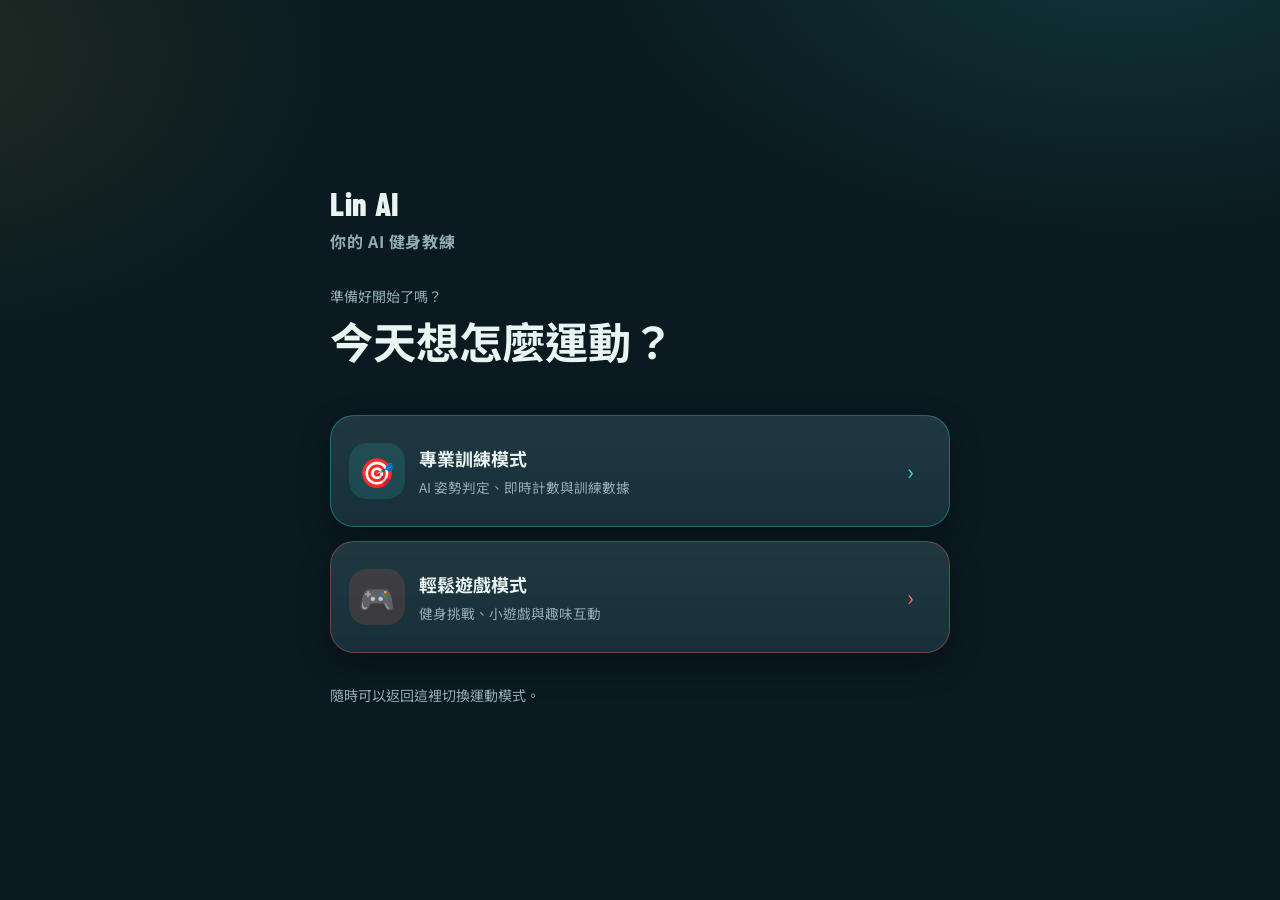
==== commit 1d873443: "ai辨識飲食 匯出每周建議" ====
--- a/fitai-web/index.html
+++ b/fitai-web/index.html
@@ -1,4 +1,5 @@
 <!DOCTYPE html>
+<!-- Lin AI 健身教練：這個檔案只放畫面（HTML）。樣式在 css/，程式在 js/。每個區塊上方的註解寫著它的程式和樣式在哪個檔案 -->
 <html lang="zh-Hant">
 <head>
 <meta charset="utf-8">
@@ -15,1034 +16,18 @@
 <link rel="preconnect" href="https://fonts.googleapis.com">
 <link rel="preconnect" href="https://fonts.gstatic.com" crossorigin>
 <link href="https://fonts.googleapis.com/css2?family=Barlow+Condensed:wght@600;700;800&family=Noto+Sans+TC:wght@400;500;700;900&display=swap" rel="stylesheet">
-<style>
-:root{
-  --bg:#0a1a20; --bg2:#0e232b; --card:#122c35; --line:rgba(255,255,255,.10);
-  --ink:#eaf4f1; --mute:#93aeb3; --yellow:#ffd23f; --teal:#3dd6d0; --coral:#ff6b57; --dark:#0a1a20;
-  --num:"Barlow Condensed","Noto Sans TC",sans-serif;
-}
-*{box-sizing:border-box}
-html{color-scheme:dark}
-body{
-  margin:0; color:var(--ink); background-color:var(--bg);
-  background-image:repeating-linear-gradient(90deg,transparent 0 119px,rgba(255,255,255,.03) 119px 120px);
-  font:16px/1.65 "Noto Sans TC","Microsoft JhengHei","PingFang TC",system-ui,sans-serif;
-  -webkit-font-smoothing:antialiased;
-}
-h1,h2,h3,h4{margin:0 0 .5em; line-height:1.3}
-h2{font-size:1.5rem} h3{font-size:1.15rem} h4{font-size:1rem}
-p{margin:.4em 0}
-.mute{color:var(--mute)} .small{font-size:.875rem}
-:focus-visible{outline:3px solid var(--yellow); outline-offset:2px}
-
-/* 頂部 */
-.top{display:flex; align-items:center; justify-content:space-between; gap:16px; padding:14px 20px; max-width:1100px; margin:0 auto}
-.brand{font-family:var(--num); font-weight:800; font-size:1.9rem; letter-spacing:.01em}
-.brand small{font:700 .9rem "Noto Sans TC",sans-serif; color:var(--mute); margin-left:8px; letter-spacing:0}
-.stats{display:flex; gap:22px}
-.stat{text-align:right; line-height:1.15}
-.stat b{display:block; font:700 1.5rem var(--num); color:var(--yellow)}
-.stat span{font-size:.75rem; color:var(--mute)}
-@media(max-width:560px){.stats .opt{display:none}.stats{gap:16px}.brand small{display:none}}
-
-/* 分頁 */
-.tabs{display:flex; gap:2px; padding:0 12px; overflow-x:auto; border-bottom:1px solid var(--line); position:sticky; top:0; z-index:5; background:rgba(10,26,32,.92); backdrop-filter:blur(8px)}
-.tab:first-child{margin-left:auto}.tab:last-child{margin-right:auto}
-.tab{appearance:none; background:none; border:0; border-bottom:3px solid transparent; color:var(--mute); font:inherit; font-weight:700; padding:13px 16px; cursor:pointer; white-space:nowrap}
-.tab[aria-selected=true]{color:var(--ink); border-color:var(--yellow)}
-main{max-width:1100px; margin:0 auto; padding:22px 16px 80px}
-.panel{display:none} .panel.active{display:block}
-
-/* 版面 */
-.grid2{display:grid; grid-template-columns:minmax(0,1.7fr) minmax(280px,1fr); gap:22px; align-items:start}
-@media(max-width:860px){.grid2{grid-template-columns:1fr}}
-.stack>*+*{margin-top:14px}
-.stack>label{display:block}
-.row{display:flex; gap:10px; flex-wrap:wrap; align-items:center}
-.row>.grow{flex:1 1 140px}
-label.f{display:block; font-size:.875rem; color:var(--mute); margin-bottom:6px}
-.card{background:var(--card); border:1px solid var(--line); border-radius:14px; padding:16px 18px}
-.rule{border:0; border-top:1px solid var(--line); margin:18px 0}
-
-/* 表單 */
-select,input[type=number],input[type=password],input[type=text],input[type=email],textarea{width:100%; background:var(--bg2); color:var(--ink); border:1px solid var(--line); border-radius:10px; padding:10px 12px; font:inherit}
-input[type=range]{width:100%; accent-color:var(--yellow)}
-input[type=checkbox]{accent-color:var(--yellow); width:18px; height:18px; vertical-align:-3px}
-.slider{display:grid; grid-template-columns:1fr auto; gap:2px 12px; align-items:center}
-.slider output{font:700 1.25rem var(--num); color:var(--yellow)}
-.slider input{grid-column:1/-1}
-
-/* 按鈕 */
-.btn{appearance:none; border:0; border-radius:999px; padding:12px 24px; font:inherit; font-weight:700; cursor:pointer; background:var(--yellow); color:var(--dark); transition:filter .15s, transform .1s}
-.btn:hover{filter:brightness(1.07)} .btn:active{transform:scale(.98)}
-.btn.ghost{background:transparent; color:var(--ink); box-shadow:inset 0 0 0 1.5px rgba(255,255,255,.22)}
-.btn.teal{background:var(--teal)}
-.btn.block{width:100%}
-.btn:disabled{opacity:.38; cursor:not-allowed; filter:none; transform:none}
-.seg{display:flex; gap:6px; flex-wrap:wrap}
-.seg button{appearance:none; border:0; background:var(--bg2); color:var(--ink); font:inherit; font-weight:600; padding:8px 16px; border-radius:999px; cursor:pointer; box-shadow:inset 0 0 0 1px var(--line)}
-.seg button.on{background:var(--yellow); color:var(--dark); box-shadow:none}
-
-/* 鏡頭舞台 */
-.stage{position:relative; border-radius:22px; overflow:hidden; background:#06121a; aspect-ratio:4/3; border:1px solid var(--line)}
-.stage .v,.stage .c{position:absolute; inset:0; width:100%; height:100%; object-fit:cover; transform:scaleX(-1)}
-.stage .score{position:absolute; left:16px; top:10px; pointer-events:none; text-shadow:0 2px 14px rgba(0,0,0,.65)}
-.stage .n{font:800 clamp(64px,13vw,120px)/.9 var(--num); color:var(--yellow); font-variant-numeric:tabular-nums}
-.stage .u{font-weight:700; margin-left:6px; color:var(--ink)}
-.stage .nm{display:block; font-weight:700; font-size:.95rem; color:var(--ink); margin-top:2px}
-.stage .chip{position:absolute; left:14px; bottom:22px; padding:5px 14px; border-radius:8px; font-weight:700; font-size:.9rem; background:rgba(10,26,32,.78); color:var(--mute); border:1px solid var(--line)}
-.stage .chip.ready{color:var(--teal); border-color:var(--teal)}
-.stage .chip.low{color:var(--yellow); border-color:var(--yellow)}
-.stage .chip.warn{color:var(--coral); border-color:var(--coral)}
-.stage .gauge{position:absolute; left:0; right:0; bottom:0; height:8px; background:rgba(255,255,255,.12)}
-.stage .gauge i{display:block; height:100%; width:0; background:var(--teal); transition:width .08s linear}
-.stage .msg{position:absolute; inset:0; display:flex; align-items:center; justify-content:center; text-align:center; padding:24px; background:rgba(6,18,26,.72); font-weight:700; color:var(--ink)}
-.stage .msg[hidden]{display:none}
-
-/* 計時器 */
-.tcard{border-radius:28px; padding:26px 20px 18px; text-align:center; background:var(--card); color:var(--ink); min-height:300px; display:flex; flex-direction:column; justify-content:center}
-.tcard.idle{border:2px dashed var(--line); background:transparent; color:var(--mute)}
-.tcard.work{background:var(--yellow); color:var(--dark)}
-.tcard.rest{background:var(--teal); color:var(--dark)}
-.tcard.prepare{background:#2b4750; color:var(--ink)}
-.tcard.done{background:var(--ink); color:var(--dark)}
-.tcard.danger{background:var(--coral); color:#fff}
-.tlabel{font-weight:900; font-size:1.35rem}
-.tbig{font:800 clamp(110px,30vw,220px)/.95 var(--num); font-variant-numeric:tabular-nums}
-.tcard.danger .tbig{animation:pulse .5s ease-in-out infinite alternate}
-@keyframes pulse{from{transform:scale(1)}to{transform:scale(1.14)}}
-@media(prefers-reduced-motion:reduce){.tcard.danger .tbig{animation:none}}
-.thint{font-weight:700; min-height:1.7em}
-.tbar{height:10px; border-radius:99px; background:rgba(0,0,0,.2); overflow:hidden; margin:12px 0 10px}
-.tbar i{display:block; height:100%; background:currentColor; opacity:.85}
-.tmeta{display:flex; justify-content:space-between; font-size:.9rem; font-weight:600; opacity:.9}
-
-/* 其他 */
-.facts{display:grid; grid-template-columns:repeat(auto-fit,minmax(130px,1fr)); gap:10px}
-.fact{background:var(--bg2); border:1px solid var(--line); border-radius:12px; padding:12px 14px}
-.fact b{display:block; font:700 1.8rem/1.2 var(--num); color:var(--yellow)}
-.fact span{font-size:.8rem; color:var(--mute)}
-.bar{height:10px; border-radius:99px; background:rgba(255,255,255,.1); overflow:hidden}
-.bar i{display:block; height:100%; background:var(--teal)}
-.bar.hp i{background:var(--coral)}
-.nj-intro{padding:14px 16px; border-radius:18px; background:linear-gradient(135deg,rgba(61,214,208,.12),rgba(255,210,63,.08)); border:1px solid var(--line)}
-.nj-intro ul{margin:8px 0 0; padding-left:0; list-style:none; display:grid; gap:6px; line-height:1.5}
-.ps-poses{display:flex; flex-wrap:wrap; gap:6px}
-.ps-chip{font-size:.82rem; padding:4px 10px; border-radius:999px; background:var(--bg2); border:1px solid var(--line)}
-.nj-result{padding:16px; border-radius:18px; background:var(--bg2); border:1px solid var(--line); text-align:center}
-.nj-result .big{font:800 3rem/1 var(--num); color:var(--yellow)}
-.nj-result .rank{font-size:2.2rem}
-.nj-result .facts{margin-top:12px}
-.py-board{display:flex; align-items:flex-end; gap:4px; height:110px; padding:10px 12px; border-radius:16px; background:var(--bg2); border:1px solid var(--line)}
-.py-board i{flex:1; min-height:20px; display:flex; justify-content:center; padding-top:4px; border-radius:6px 6px 2px 2px; background:rgba(255,255,255,.08); color:var(--mute); font:700 .75rem/1 var(--num); font-style:normal; transition:background .2s}
-.py-board i.done{background:var(--teal); color:#0a1a20}
-.py-board i.cur{background:var(--yellow); color:#0a1a20}
-.py-board i.fail{background:var(--coral); color:#0a1a20}
-.boss{text-align:center; padding:18px; border-radius:20px; background:var(--bg2); border:1px solid var(--line)}
-.boss .e{font-size:4.5rem; line-height:1.1}
-.boss .nm{font-weight:900; font-size:1.4rem; color:var(--yellow)}
-ul.log{list-style:none; padding:0; margin:0; font-size:.92rem; color:var(--mute)}
-ul.log li{padding:5px 0; border-bottom:1px solid var(--line)}
-.plan summary{cursor:pointer; font-weight:700; padding:10px 0}
-.plan ul{margin:.2em 0 .8em 1.2em; padding:0}
-table{border-collapse:collapse; width:100%; font-size:.92rem}
-th,td{border-bottom:1px solid var(--line); padding:6px 8px; text-align:left}
-th{color:var(--mute); font-weight:600}
-.notice{border-left:4px solid var(--teal); padding:8px 14px; background:rgba(61,214,208,.08); border-radius:0 10px 10px 0}
-.notice.warn{border-color:var(--coral); background:rgba(255,107,87,.08)}
-
-#frSaveMe{white-space:nowrap; min-width:116px}
-#frName{max-width:280px}
-
-/* 教練聊天 */
-.chat{display:flex; flex-direction:column; gap:12px; min-height:200px; max-height:58vh; overflow-y:auto; padding:4px 2px}
-.msgb{max-width:92%; padding:10px 14px; border-radius:16px; overflow-wrap:anywhere; word-break:break-word; white-space:normal}
-.msgb.me{align-self:flex-end; background:var(--yellow); color:var(--dark); border-bottom-right-radius:4px}
-.msgb.ai{align-self:flex-start; background:var(--card); border:1px solid var(--line); border-bottom-left-radius:4px}
-.msgb.ai pre{overflow:auto; background:var(--bg2); padding:10px; border-radius:8px; white-space:pre-wrap; word-break:break-word; overflow-wrap:anywhere}
-.msgb.ai h3,.msgb.ai h4{margin-top:.6em}
-.msgb.ai ul,.msgb.ai ol{margin:.3em 0 .3em 1.2em; padding:0}
-.msgb.ai code{white-space:pre-wrap; word-break:break-word; overflow-wrap:anywhere}
-.msgb.ai p,.msgb.ai li,.msgb.ai td,.msgb.ai th{overflow-wrap:anywhere; word-break:break-word}
-.msgb.ai table{display:block; overflow-x:auto}
-.top{flex-wrap:wrap}
-.top-right{display:flex; align-items:center; gap:18px}
-.btn.small{padding:7px 14px; font-size:.85rem}
-.badges{display:grid; grid-template-columns:repeat(auto-fill,minmax(210px,1fr)); gap:12px}
-.badge{display:flex; gap:12px; align-items:center; padding:12px 14px; border-radius:14px; background:var(--bg2); border:1px solid var(--line)}
-.badge svg{flex:none}
-.badge.locked{opacity:.5}
-.badge b{display:block; font-size:.95rem}
-.badge span{font-size:.78rem; color:var(--mute)}
-.toast{position:fixed; left:50%; bottom:26px; transform:translateX(-50%); z-index:50; background:var(--yellow); color:var(--dark); padding:12px 24px; border-radius:999px; font-weight:800; box-shadow:0 10px 34px rgba(0,0,0,.45); max-width:92vw; text-align:center}
-.toast[hidden]{display:none}
-.stage .cue{position:absolute; left:50%; top:14px; transform:translateX(-50%); padding:8px 18px; border-radius:999px; font-weight:800; max-width:92%; text-align:center; pointer-events:none}
-.stage .cue.bad{background:var(--coral); color:#fff}
-.stage .cue.ok{background:rgba(61,214,208,.92); color:var(--dark)}
-.stage .cue[hidden]{display:none}
-.wbar{position:fixed; left:50%; bottom:20px; transform:translateX(-50%); z-index:49; display:flex; align-items:center; gap:10px; flex-wrap:wrap; justify-content:center; background:var(--teal); color:var(--dark); padding:12px 16px; border-radius:22px; font-weight:800; box-shadow:0 10px 34px rgba(0,0,0,.45); width:min(92vw,560px)}
-.wbar[hidden]{display:none}
-.wbar .btn{background:var(--dark); color:var(--ink)}
-.wbar .btn.ghost{background:transparent; color:var(--dark); box-shadow:inset 0 0 0 1.5px rgba(10,26,32,.45)}
-.wbar .x{appearance:none; border:0; background:none; color:var(--dark); font-size:1.4rem; line-height:1; cursor:pointer; padding:0 6px}
-.ach{display:flex; gap:14px; align-items:center; padding:14px 16px; border-radius:16px; background:var(--bg2); border:1px solid var(--line)}
-.ach svg{flex:none}
-.ach .grow{min-width:0; flex:1}
-.ach b{display:block; font-size:1rem}
-.ach .d{display:block; font-size:.8rem; color:var(--mute); margin:2px 0}
-.ach.locked{opacity:.62}
-.ach .bar{margin:6px 0}
-.tag{display:inline-block; font-size:.72rem; font-weight:800; padding:1px 9px; border-radius:6px; color:var(--dark); vertical-align:2px}
-.tag.t1{background:#cd7f32} .tag.t2{background:#c8d1da} .tag.t3{background:#ffd23f}
-.achgrid{display:grid; grid-template-columns:repeat(auto-fill,minmax(300px,1fr)); gap:12px}
-.guide details{background:var(--bg2); border:1px solid var(--line); border-radius:14px; padding:4px 16px; margin-bottom:10px}
-.guide summary{cursor:pointer; font-weight:800; padding:12px 0}
-.guide ul{margin:.3em 0 .6em 1.2em; padding:0}
-.guide-video{position:relative;width:100%;aspect-ratio:16/9;border-radius:12px;overflow:hidden;background:#000}
-.guide-video iframe{position:absolute;inset:0;width:100%;height:100%;border:0}
-@supports not (aspect-ratio:16/9){.guide-video{height:0;padding-bottom:56.25%}}
-.chip2{display:inline-flex; align-items:center; gap:4px; background:var(--bg2); border:1px solid var(--line); border-radius:999px; padding:4px 6px 4px 14px; font-weight:700}
-.chip2 button{appearance:none; border:0; background:none; color:var(--ink); font:inherit; cursor:pointer}
-.chip2 .x{color:var(--mute); padding:0 6px; font-size:1.1rem}
-.daily{display:flex; gap:16px; align-items:center; flex-wrap:wrap; margin-bottom:18px}
-.daily .grow{flex:1 1 240px}
-.stage .fsbtn{position:absolute; top:12px; right:12px; z-index:3; width:44px; height:44px; border-radius:12px; border:1px solid var(--line); background:rgba(10,26,32,.72); color:var(--ink); cursor:pointer; display:grid; place-items:center; backdrop-filter:blur(6px); padding:0}
-.stage .fsbtn svg{width:22px; height:22px}
-.stage .tmini{position:absolute; top:64px; right:12px; z-index:2; min-width:96px; text-align:center; padding:8px 12px; border-radius:14px; color:var(--dark); font-weight:800; background:var(--yellow)}
-.stage .tmini[hidden]{display:none}
-.tmini .tl{display:block; font-size:.78rem; line-height:1.3; max-width:150px; margin:0 auto}
-.tmini .tn{display:block; font:800 2.6rem/1.05 var(--num)}
-.tmini.rest{background:var(--teal)} .tmini.prepare{background:#2b4750; color:var(--ink)} .tmini.danger{background:var(--coral); color:#fff}
-.stage .fsgo{position:absolute; right:14px; bottom:26px; z-index:3; box-shadow:0 8px 24px rgba(0,0,0,.45)}
-.stage .fsgo[hidden]{display:none}
-.stage.full{position:fixed; inset:0; z-index:60; width:100vw; height:100vh; height:100dvh; aspect-ratio:auto; border-radius:0; border:0; background:#000}
-.stage.full .v,.stage.full .c{object-fit:contain}
-.stage.full .score{left:calc(18px + env(safe-area-inset-left)); top:calc(10px + env(safe-area-inset-top))}
-.stage.full .n{font-size:clamp(90px,16vw,170px)}
-.stage.full .fsbtn{top:calc(12px + env(safe-area-inset-top)); right:calc(12px + env(safe-area-inset-right))}
-.stage.full .tmini{top:calc(64px + env(safe-area-inset-top)); right:calc(12px + env(safe-area-inset-right))}
-.stage.full .tmini .tn{font-size:3.6rem}
-.stage.full .chip{bottom:calc(30px + env(safe-area-inset-bottom)); left:calc(16px + env(safe-area-inset-left)); font-size:1.05rem}
-.stage.full .fsgo{bottom:calc(30px + env(safe-area-inset-bottom)); right:calc(16px + env(safe-area-inset-right))}
-.stage .hint{position:absolute; left:50%; bottom:58px; transform:translateX(-50%); z-index:2; max-width:94%; padding:5px 12px; font-size:.82rem; line-height:1.4; border-radius:10px; background:rgba(255,107,87,.94); color:#fff; font-weight:800; text-align:center; pointer-events:none}
-.stage .hint[hidden]{display:none}
-.stage.rear .v,.stage.rear .c{transform:none}
-.stage.full .hint{bottom:calc(76px + env(safe-area-inset-bottom)); font-size:1rem; padding:8px 16px}
-.stage .recbtn{position:absolute; top:12px; right:62px; z-index:3; min-height:44px; padding:0 14px; border-radius:12px; border:1px solid var(--line); background:rgba(10,26,32,.72); color:var(--ink); cursor:pointer; display:flex; align-items:center; gap:8px; font:700 .85rem "Noto Sans TC",sans-serif; backdrop-filter:blur(6px)}
-.stage .recbtn i{width:12px; height:12px; border-radius:50%; background:var(--coral)}
-.stage .recbtn.on{background:var(--coral); color:#fff; border-color:var(--coral)}
-.stage .recbtn.on i{background:#fff; animation:blink 1s steps(2,start) infinite}
-@keyframes blink{50%{opacity:.2}}
-@media(prefers-reduced-motion:reduce){.stage .recbtn.on i{animation:none}}
-.stage.full .recbtn{top:calc(12px + env(safe-area-inset-top)); right:calc(62px + env(safe-area-inset-right))}
-.stage .rstbtn{position:absolute; top:64px; right:62px; z-index:3; min-height:44px; padding:0 14px; border-radius:14px; border:1px solid var(--line); background:rgba(10,26,32,.72); color:var(--ink); cursor:pointer; font:700 .85rem "Noto Sans TC",sans-serif; backdrop-filter:blur(6px)}
-.stage .rstbtn[hidden]{display:none}
-.stage.full .rstbtn{top:calc(64px + env(safe-area-inset-top)); right:calc(62px + env(safe-area-inset-right))}
-dialog.recdlg{border:0; border-radius:20px; padding:18px; background:var(--card); color:var(--ink); width:min(92vw,560px)}
-dialog.recdlg::backdrop{background:rgba(0,0,0,.72)}
-#installBar{max-width:1068px; margin:0 auto 12px; display:flex; gap:10px; align-items:center; flex-wrap:wrap}
-#installBar[hidden]{display:none}
-#installBar span{flex:1 1 240px}
-.fab{position:fixed; right:16px; bottom:16px; z-index:45; width:54px; height:54px; border-radius:50%; border:1px solid var(--line); background:var(--card); color:var(--ink); cursor:pointer; display:grid; place-items:center; box-shadow:0 8px 26px rgba(0,0,0,.45); padding:0}
-.fab svg{width:26px; height:26px}
-.fab.on{background:var(--yellow); color:var(--dark); border-color:var(--yellow)}
-.bd-fab{position:fixed; left:12px; bottom:10px; z-index:45; width:76px; height:110px; padding:0; border:0; background:none; cursor:pointer; filter:drop-shadow(0 8px 16px rgba(0,0,0,.45)); animation:bdBob 2.6s ease-in-out infinite}
-.bd-fab:hover{transform:scale(1.06)}
-.bd-fab .bd-svg{width:100%; height:100%}
-.bd-svg .bd-arm-r{transform-origin:60% 40%; animation:bdWave 3.2s ease-in-out infinite}
-@keyframes bdBob{50%{translate:0 -4px}}
-@keyframes bdWave{0%,70%,100%{rotate:0deg}80%{rotate:-18deg}90%{rotate:8deg}}
-.bd-bubble{position:fixed; left:92px; bottom:70px; z-index:45; max-width:min(64vw,260px); padding:10px 14px; border-radius:16px 16px 16px 4px; background:var(--ink); color:var(--dark); font-size:.88rem; font-weight:600; line-height:1.45; box-shadow:0 10px 26px rgba(0,0,0,.4); animation:bdIn .25s ease-out}
-.bd-bubble[hidden]{display:none}
-@keyframes bdIn{from{opacity:0; transform:translateY(6px)}}
-.bd-panel{left:16px; right:auto; bottom:126px}
-.bd-figs{display:flex; align-items:flex-end; justify-content:center; gap:6px; margin:10px 0; padding:12px 8px 4px; border-radius:16px; background:var(--bg2)}
-.bd-figs figure{margin:0; text-align:center; width:120px}
-.bd-figs .bd-svg{width:100%; height:180px}
-.bd-figs figcaption{font-size:.8rem; color:var(--mute)}.bd-figs figcaption b{color:var(--ink); font-size:1rem}
-.bd-arrow{color:var(--teal); font-size:1.4rem; padding-bottom:70px}
-.bd-bmi{position:relative; height:10px; margin-top:12px; border-radius:6px; background:linear-gradient(90deg,#5aa9ff 0 17.5%,#8fd16a 17.5% 45%,#ffb347 45% 60%,#ff6b57 60%)}
-.bd-bmi i{position:absolute; top:-5px; width:4px; height:20px; margin-left:-2px; border-radius:2px; background:var(--ink); box-shadow:0 0 0 2px var(--dark)}
-.bd-bmi-l{display:flex; justify-content:space-between; margin-top:4px}
-@media (prefers-reduced-motion:reduce){.bd-fab,.bd-svg .bd-arm-r{animation:none}}
-.mpanel{position:fixed; right:16px; bottom:82px; z-index:46; width:min(92vw,350px); max-height:calc(100dvh - 110px); overflow:auto; background:var(--card); border:1px solid var(--line); border-radius:20px; padding:16px; box-shadow:0 18px 50px rgba(0,0,0,.55)}
-.mpanel[hidden]{display:none}
-.mpanel h3{margin:0 0 10px; font-size:1.05rem}
-.mpanel .stack>*+*{margin-top:12px}
-.mpanel ol{margin:6px 0 0; padding-left:1.3em; font-size:.88rem}
-.mpanel ol li.cur{color:var(--yellow); font-weight:700}
-.mpanel a{color:var(--teal)}
-.sc{display:grid; grid-template-columns:3.2em 1fr auto; gap:10px; align-items:center; padding:6px 0; border-bottom:1px solid var(--line); font-size:.92rem}
-.sc.today{background:rgba(255,210,63,.08); border-radius:10px; padding:6px 8px}
-.sc input{padding:7px 10px}
-.xbtn{appearance:none; border:0; background:none; color:var(--mute); cursor:pointer; font-size:1.15rem; padding:0 6px}
-.xbtn:hover{color:var(--coral)}
-.stage .dbg{position:absolute; left:16px; top:132px; z-index:2; font:700 .74rem ui-monospace,Consolas,monospace; padding:3px 9px; border-radius:8px; background:rgba(10,26,32,.72); color:var(--teal); pointer-events:none}
-.stage .dbg[hidden]{display:none}
-.foot{max-width:1100px; margin:0 auto; padding:10px 16px 90px; color:var(--mute); font-size:.78rem; text-align:center}
-.fr{display:flex; align-items:center; gap:12px; padding:10px 12px; border-radius:14px; border:1px solid var(--line); background:var(--bg2); margin-bottom:8px}
-.fr.me{border-color:var(--yellow); background:rgba(255,210,63,.07)}
-.fr .grow{flex:1; min-width:0}
-.fr b{display:block; overflow:hidden; text-overflow:ellipsis; white-space:nowrap}
-.fr .small{display:block; font-size:.76rem}
-.fr .fv{font:800 1.7rem/1 var(--num); color:var(--yellow); text-align:right; min-width:3.2em}
-.fr .fv small{font:600 .72rem "Noto Sans TC",sans-serif; color:var(--mute); margin-left:2px}
-.rk{flex:none; width:36px; height:36px; border-radius:50%; display:grid; place-items:center; font:800 1.1rem var(--num); background:var(--card); border:1px solid var(--line); color:var(--ink)}
-.rk.r1{background:#ffd23f; color:var(--dark); border-color:#ffd23f}
-.rk.r2{background:#c8d1da; color:var(--dark); border-color:#c8d1da}
-.rk.r3{background:#cd7f32; color:var(--dark); border-color:#cd7f32}
-.codebox{font:800 2.2rem/1 var(--num); letter-spacing:.2em; color:var(--yellow); background:var(--bg2); border:1px dashed var(--line); border-radius:14px; padding:12px 18px; text-align:center}
-</style>
-
-<style id="polish">
-/* ===== 視覺強化層：只改外觀，不改功能 ===== */
-:root{--r-md:16px; --r-lg:24px; --sh:0 12px 32px rgba(0,0,0,.30); --glass:linear-gradient(180deg,rgba(255,255,255,.06),rgba(255,255,255,.015));}
-html{scroll-behavior:smooth}
-body{
-  background-image:
-    radial-gradient(900px 520px at 88% -8%,rgba(61,214,208,.15),transparent 62%),
-    radial-gradient(760px 520px at -6% 6%,rgba(255,210,63,.09),transparent 58%),
-    repeating-linear-gradient(90deg,transparent 0 119px,rgba(255,255,255,.028) 119px 120px);
-}
-::selection{background:rgba(255,210,63,.35)}
-
-/* 頂部 */
-.top{padding:20px 20px 12px}
-.brand{display:flex; align-items:center; gap:12px; font-size:2.15rem; letter-spacing:.01em}
-.brand::before{content:""; width:12px; height:30px; border-radius:4px; transform:skewX(-14deg); background:linear-gradient(180deg,var(--yellow),var(--teal)); box-shadow:0 0 18px rgba(255,210,63,.35)}
-.brand small{margin-left:2px}
-.stats{gap:0; padding:8px 6px; border:1px solid var(--line); border-radius:18px; background:var(--glass); box-shadow:var(--sh)}
-.stat{padding:2px 16px; text-align:center}
-.stat+.stat{border-left:1px solid var(--line)}
-.stat{appearance:none; background:none; border:0; border-radius:12px; color:inherit; font:inherit; cursor:pointer; display:flex; flex-direction:column; align-items:center; gap:1px; min-width:92px; transition:background .15s}
-.stat:hover{background:rgba(255,255,255,.05)}
-.stat small{font-size:.68rem; color:var(--mute); opacity:.85; white-space:nowrap}
-.stat.done b{color:var(--teal)}.stat.done small{color:var(--teal)}
-.stat.warn small{color:var(--coral); opacity:1}
-.stat .sbar{display:block; width:100%; max-width:84px; height:4px; margin-top:4px; border-radius:4px; background:rgba(255,255,255,.08); overflow:hidden}
-.stat .sbar i{display:block; height:100%; border-radius:4px; background:linear-gradient(90deg,var(--teal),var(--yellow))}
-.stat b{font-size:1.65rem; line-height:1.1}
-#voiceBtn{box-shadow:none}
-
-/* 分頁：膠囊 + 圖示 */
-.tabs{padding:10px 12px; gap:4px; border-bottom:1px solid var(--line); scroll-snap-type:x proximity; background:rgba(10,26,32,.88)}
-.tab{display:inline-flex; align-items:center; gap:6px; padding:8px 12px; border:1px solid transparent; border-radius:999px; font-size:.92rem; white-space:nowrap; transition:background .18s,color .18s,transform .12s; scroll-snap-align:center}
-.tab svg{width:17px; height:17px; flex:none; stroke:currentColor; fill:none; stroke-width:2; stroke-linecap:round; stroke-linejoin:round}
-.tab:hover{background:rgba(255,255,255,.07); color:var(--ink)}
-.tab:active{transform:scale(.97)}
-.tab[aria-selected=true]{background:var(--yellow); color:var(--dark); border-color:var(--yellow); box-shadow:0 6px 20px rgba(255,210,63,.25)}
-.tab:first-child{margin-left:auto}.tab:last-child{margin-right:auto}
-
-/* 版面節奏 */
-main{padding-top:26px}
-.panel.active{animation:panelIn .32s cubic-bezier(.2,.7,.2,1) both}
-@keyframes panelIn{from{opacity:0; transform:translateY(10px)}to{opacity:1; transform:none}}
-h2{font-size:1.7rem; letter-spacing:.01em}
-.panel h2::after{content:""; display:block; width:44px; height:4px; margin-top:8px; border-radius:4px; background:linear-gradient(90deg,var(--yellow),var(--teal))}
-h3{letter-spacing:.01em}
-.stack>*+*{margin-top:16px}
-
-/* 卡片 */
-.card,.fact,.glass,.boss,.badge,.ach,.fr{background-image:var(--glass); background-color:var(--card)}
-.card{border-radius:var(--r-lg); padding:20px 22px; box-shadow:var(--sh)}
-.fact{position:relative; overflow:hidden; border-radius:14px; padding:14px 16px 14px 20px}
-.fact::before{content:""; position:absolute; left:0; top:0; bottom:0; width:4px; background:linear-gradient(180deg,var(--yellow),var(--teal))}
-.fact b{font-size:2rem}
-.ach,.fr,.badge{transition:transform .16s,border-color .16s,box-shadow .16s}
-.ach:hover,.fr:hover{transform:translateY(-2px); border-color:rgba(255,210,63,.35); box-shadow:0 10px 26px rgba(0,0,0,.3)}
-.notice{border-radius:0 14px 14px 0}
-
-/* 按鈕與輸入 */
-.btn{font-weight:800; letter-spacing:.02em; box-shadow:0 8px 22px rgba(255,210,63,.20); transition:transform .12s,filter .15s,box-shadow .15s}
-.btn:hover{transform:translateY(-1px); box-shadow:0 10px 26px rgba(255,210,63,.28)}
-.btn:active{transform:scale(.98)}
-.btn.teal{box-shadow:0 8px 22px rgba(61,214,208,.20)}
-.btn.teal:hover{box-shadow:0 10px 26px rgba(61,214,208,.28)}
-.btn.ghost{box-shadow:inset 0 0 0 1.5px rgba(255,255,255,.22); background:rgba(255,255,255,.03)}
-.btn.ghost:hover{background:rgba(255,255,255,.08); box-shadow:inset 0 0 0 1.5px rgba(255,255,255,.35)}
-.btn:disabled{box-shadow:none}
-.btn.block{padding:15px 24px; font-size:1.05rem}
-.seg button{transition:background .15s,color .15s}
-.seg button:hover:not(.on){background:rgba(255,255,255,.1)}
-select,input[type=number],input[type=password],input[type=text],input[type=email],textarea{border-radius:12px; transition:border-color .15s,box-shadow .15s}
-.acc-tabs{display:grid; grid-template-columns:1fr 1fr; gap:4px; padding:4px; margin:4px 0 14px; background:var(--bg2); border-radius:999px; box-shadow:inset 0 0 0 1px var(--line)}
-.acc-tabs button{appearance:none; border:0; background:none; color:var(--mute); font:inherit; font-weight:700; padding:9px 12px; border-radius:999px; cursor:pointer; transition:background .15s,color .15s}
-.acc-tabs button:hover:not([aria-selected=true]){color:var(--ink)}
-.acc-tabs button[aria-selected=true]{background:var(--yellow); color:var(--dark)}
-.acc-tabs button[data-mode=signup][aria-selected=true]{background:var(--teal)}
-.acc-link{appearance:none; border:0; background:none; color:var(--mute); font:inherit; font-size:.88rem; padding:2px 0; cursor:pointer; text-decoration:underline; text-underline-offset:3px; display:block; margin-left:auto}
-.acc-link[hidden]{display:none}
-#accountSubmit{width:100%}
-.acc-link:hover{color:var(--ink)}
-.acc-foot{display:flex; justify-content:flex-end; margin-top:6px}
-.acc-card{display:flex; align-items:center; gap:14px; padding:14px; background:var(--bg2); border-radius:16px; box-shadow:inset 0 0 0 1px var(--line)}
-.av{flex:none; width:40px; height:40px; border-radius:50%; display:grid; place-items:center; font-weight:800; font-size:1.1rem; line-height:1; color:var(--dark); box-shadow:inset 0 0 0 2px rgba(255,255,255,.25)}
-.av.emo{font-size:1.3rem}
-.av.lg{width:56px; height:56px; font-size:1.5rem}.av.lg.emo{font-size:1.8rem}
-.av.xl{width:84px; height:84px; font-size:2.2rem}.av.xl.emo{font-size:2.8rem}
-.av-btn{position:relative; flex:none; appearance:none; border:0; padding:0; background:none; border-radius:50%; cursor:pointer}
-.av-btn::after{content:"✎"; position:absolute; right:-2px; bottom:-2px; width:22px; height:22px; border-radius:50%; display:grid; place-items:center; font-size:.75rem; background:var(--card); color:var(--ink); box-shadow:0 0 0 2px var(--line)}
-.av-btn:hover .av,.av-btn:focus-visible .av{box-shadow:0 0 0 3px var(--yellow)}
-.av-prev{display:flex; align-items:center; gap:16px; padding:14px; background:var(--bg2); border-radius:16px}
-.av-grid{display:grid; grid-template-columns:repeat(auto-fill,minmax(44px,1fr)); gap:6px}
-.av-grid button{appearance:none; border:0; height:44px; border-radius:12px; background:var(--bg2); font-size:1.4rem; cursor:pointer; box-shadow:inset 0 0 0 1px var(--line)}
-.av-grid button[aria-pressed=true]{box-shadow:inset 0 0 0 2px var(--yellow); background:rgba(255,210,63,.12)}
-.av-colors{display:flex; flex-wrap:wrap; gap:10px}
-.av-colors button{appearance:none; border:0; width:34px; height:34px; border-radius:50%; cursor:pointer}
-.av-colors button[aria-pressed=true]{box-shadow:0 0 0 3px var(--card),0 0 0 5px var(--ink)}
-.fr .av{margin-left:-4px}
-.av.img{background:var(--bg2); overflow:hidden}
-.av.img img{width:100%; height:100%; object-fit:cover; border-radius:50%; display:block}
-/* 好友：分享區（代碼＋QR）、掃描器、頒獎台排行榜 */
-.fr-share{display:grid; grid-template-columns:1fr auto; gap:16px; align-items:center}
-.fr-share .stack{min-width:0}
-.fr-qr{width:156px; height:156px; padding:8px; background:#fff; border-radius:16px; display:grid; place-items:center; cursor:zoom-in; border:0}
-.fr-qr svg{width:100%; height:100%; display:block}
-.fr-qr .small{color:#555; text-align:center; padding:8px}
-.qr-big{width:min(78vw,340px); aspect-ratio:1; margin:0 auto; padding:14px; background:#fff; border-radius:20px}
-.qr-big svg{width:100%; height:100%; display:block}
-.fr-addways{display:grid; grid-template-columns:1fr 1fr; gap:10px}
-.scan-box{position:relative; width:100%; aspect-ratio:1; max-height:60vh; border-radius:18px; overflow:hidden; background:#000}
-.scan-box video{width:100%; height:100%; object-fit:cover; display:block}
-.scan-box::after{content:""; position:absolute; inset:16%; border-radius:18px; box-shadow:0 0 0 999px rgba(0,0,0,.45); border:3px solid var(--yellow)}
-.scan-box i{position:absolute; left:16%; right:16%; top:16%; height:3px; background:var(--teal); box-shadow:0 0 12px var(--teal); animation:scanLine 2s ease-in-out infinite alternate; z-index:1}
-@keyframes scanLine{to{top:84%}}
-.fr-mine{display:flex; align-items:center; gap:12px; padding:12px 14px; border-radius:16px; background:linear-gradient(135deg,rgba(255,210,63,.14),rgba(61,214,208,.10)); border:1px solid rgba(255,210,63,.35); margin-bottom:12px}
-.fr-mine b{color:var(--yellow)}
-.podium{display:grid; grid-template-columns:repeat(3,1fr); gap:10px; align-items:end; margin:6px 0 14px}
-.pod{position:relative; display:flex; flex-direction:column; align-items:center; gap:6px; text-align:center; min-width:0}
-.pod .av{box-shadow:0 0 0 3px var(--pc),0 8px 22px rgba(0,0,0,.35)}
-.pod .crown{position:absolute; top:-20px; font-size:1.3rem}
-.pod b{max-width:100%; overflow:hidden; text-overflow:ellipsis; white-space:nowrap; font-size:.95rem}
-.pod .pv{font:800 1.3rem/1 var(--num); color:var(--yellow)}.pod .pv small{font:600 .7rem "Noto Sans TC",sans-serif; color:var(--mute); margin-left:2px}
-.pod .step{width:100%; border-radius:14px 14px 6px 6px; display:grid; place-items:center; font:800 1.6rem var(--num); color:var(--dark); background:var(--pc)}
-.pod.p1{--pc:#ffd23f}.pod.p1 .step{height:86px}
-.pod.p2{--pc:#c8d1da}.pod.p2 .step{height:62px}
-.pod.p3{--pc:#cd7f32}.pod.p3 .step{height:46px}
-.pod.me b{color:var(--yellow)}
-.pod .xbtn{position:absolute; top:-6px; right:0; font-size:1rem}
-.fr .meter{display:block; height:4px; border-radius:4px; background:rgba(255,255,255,.08); margin-top:6px; overflow:hidden}
-.fr .meter i{display:block; height:100%; border-radius:4px; background:linear-gradient(90deg,var(--teal),var(--yellow))}
-.fr-empty{text-align:center; padding:18px 8px}
-.fr-empty .big{font-size:2.6rem}
-@media (max-width:560px){.fr-share{grid-template-columns:1fr}.fr-qr{margin:0 auto}}
-.man-form{display:grid; grid-template-columns:2fr 1fr 1.3fr auto; gap:10px; align-items:end}
-.man-form:has(#manNameWrap:not([hidden])){grid-template-columns:1.5fr 1.5fr 1fr 1.3fr auto}
-.man-form input[type=date]{width:100%; background:var(--bg2); color:var(--ink); border:1px solid var(--line); border-radius:12px; padding:9px 12px; font:inherit; color-scheme:dark}
-#manNameWrap[hidden]{display:none}
-.man-list{list-style:none; margin:0; padding:0; display:grid; gap:6px}
-.man-list li{display:flex; align-items:center; gap:10px; padding:8px 12px; border-radius:12px; background:var(--bg2)}
-.man-list .mdate{font:700 .85rem var(--num); color:var(--mute); min-width:3.2em}
-.man-list b{color:var(--yellow)}
-.man-list .grow{flex:1; min-width:0; overflow:hidden; text-overflow:ellipsis; white-space:nowrap}
-.man-list .xbtn{margin-left:4px}
-/* 跑步 */
-.rk-time{font:800 clamp(56px,15vw,112px)/1 var(--num); font-variant-numeric:tabular-nums; margin:8px 0 14px}
-.rk-nums{display:grid; grid-template-columns:repeat(3,1fr); gap:8px}
-.rk-nums b{display:block; font:800 clamp(26px,6vw,40px)/1.1 var(--num); font-variant-numeric:tabular-nums}
-.rk-nums span{font-size:.8rem; font-weight:700; opacity:.8}
-.rk-map{display:block; width:100%; height:220px; border-radius:12px; background:var(--bg2)}
-@media (max-width:700px){.man-form,.man-form:has(#manNameWrap:not([hidden])){grid-template-columns:1fr 1fr}.man-form .btn{grid-column:1/-1}}
-.acc-who{min-width:0; display:flex; flex-direction:column; gap:4px; align-items:flex-start}
-.acc-email{font-weight:700; max-width:100%; overflow:hidden; text-overflow:ellipsis; white-space:nowrap}
-.acc-sync{display:inline-flex; align-items:center; gap:6px; font-size:.82rem; font-weight:700; padding:3px 10px; border-radius:999px; color:var(--teal); background:rgba(61,214,208,.12)}
-.acc-sync i{width:7px; height:7px; border-radius:50%; background:currentColor}
-.acc-sync.pending{color:var(--coral); background:rgba(255,107,87,.12)}
-.acc-sync.busy{color:var(--yellow); background:rgba(255,210,63,.12)}
-.acc-sync.busy i{animation:accPulse 1s ease-in-out infinite}
-@keyframes accPulse{50%{opacity:.25}}
-.acc-actions{display:grid; grid-template-columns:1fr 1fr; gap:10px; margin-top:16px}
-.acc-logout:hover{color:var(--coral); border-color:var(--coral)}
-select:focus,input:focus,textarea:focus{outline:0; border-color:var(--yellow); box-shadow:0 0 0 3px rgba(255,210,63,.18)}
-details>summary{list-style:none; display:flex; align-items:center; gap:8px}
-details>summary::-webkit-details-marker{display:none}
-details>summary::before{content:""; width:8px; height:8px; border-right:2px solid var(--yellow); border-bottom:2px solid var(--yellow); transform:rotate(-45deg); transition:transform .2s; flex:none}
-details[open]>summary::before{transform:rotate(45deg)}
-details#camAdv{background:var(--glass); border:1px solid var(--line); border-radius:14px; padding:12px 16px}
-
-/* 鏡頭畫面：取景框、空狀態 */
-.stage{border-radius:28px; box-shadow:0 20px 56px rgba(0,0,0,.5),inset 0 0 0 1px rgba(255,255,255,.07); background:radial-gradient(120% 90% at 50% 0%,#0d2630,#04101a 70%)}
-.stage::after{content:""; position:absolute; inset:14px; pointer-events:none; z-index:1; opacity:.5;
-  background:
-   linear-gradient(var(--teal),var(--teal)) 0 0/26px 2px, linear-gradient(var(--teal),var(--teal)) 0 0/2px 26px,
-   linear-gradient(var(--teal),var(--teal)) 100% 0/26px 2px, linear-gradient(var(--teal),var(--teal)) 100% 0/2px 26px,
-   linear-gradient(var(--teal),var(--teal)) 0 100%/26px 2px, linear-gradient(var(--teal),var(--teal)) 0 100%/2px 26px,
-   linear-gradient(var(--teal),var(--teal)) 100% 100%/26px 2px, linear-gradient(var(--teal),var(--teal)) 100% 100%/2px 26px;
-  background-repeat:no-repeat}
-.stage.full::after{display:none}
-.stage .msg{flex-direction:column; gap:14px; background:transparent; font-size:1.02rem; line-height:1.6; color:var(--ink); max-width:100%}
-.stage .msg::before{content:""; width:76px; height:76px; border-radius:50%; background:rgba(61,214,208,.10) url("data:image/svg+xml,%3Csvg xmlns='http://www.w3.org/2000/svg' viewBox='0 0 64 64' fill='none' stroke='%233dd6d0' stroke-width='3' stroke-linecap='round' stroke-linejoin='round'%3E%3Ccircle cx='32' cy='13' r='6'/%3E%3Cpath d='M32 21v17M32 27l-12 8M32 27l12 8M32 38l-9 17M32 38l9 17'/%3E%3C/svg%3E") center/46px no-repeat; box-shadow:0 0 0 1px rgba(61,214,208,.35),0 0 40px rgba(61,214,208,.18)}
-.stage .msg[hidden]{display:none}
-.stage .chip{border-radius:999px; padding:6px 16px; backdrop-filter:blur(6px)}
-.stage .fsbtn,.stage .recbtn{border-radius:14px}
-.stage .score{text-shadow:0 2px 18px rgba(0,0,0,.7)}
-
-/* 計時器卡片 */
-.tcard{border-radius:32px; box-shadow:0 20px 50px rgba(0,0,0,.38),inset 0 1px 0 rgba(255,255,255,.18)}
-.tcard.idle{gap:14px; border:2px dashed rgba(255,255,255,.14); box-shadow:none}
-.tcard.idle::before{content:""; width:64px; height:64px; margin:0 auto; border-radius:50%; background:rgba(255,210,63,.10) url("data:image/svg+xml,%3Csvg xmlns='http://www.w3.org/2000/svg' viewBox='0 0 24 24' fill='none' stroke='%23ffd23f' stroke-width='1.8' stroke-linecap='round' stroke-linejoin='round'%3E%3Ccircle cx='12' cy='13' r='8'/%3E%3Cpath d='M12 9v4l3 2M9 3h6'/%3E%3C/svg%3E") center/34px no-repeat; box-shadow:0 0 0 1px rgba(255,210,63,.3)}
-.tbar{height:12px}
-
-/* 每日挑戰、好友、成就 */
-.daily{background:linear-gradient(135deg,rgba(255,210,63,.14),rgba(61,214,208,.08)),var(--card); border-color:rgba(255,210,63,.28)}
-.daily .bar i{background:linear-gradient(90deg,var(--yellow),var(--teal))}
-.bar{height:12px}
-.bar i{border-radius:99px; transition:width .5s cubic-bezier(.2,.7,.2,1)}
-.fr{border-radius:16px; padding:12px 14px}
-.rk{width:38px; height:38px; box-shadow:0 4px 12px rgba(0,0,0,.3)}
-.codebox{background:linear-gradient(135deg,rgba(255,210,63,.10),rgba(61,214,208,.06)); border:1px dashed rgba(255,210,63,.45); border-radius:16px}
-.ach{border-radius:18px}
-.msgb.me{box-shadow:0 6px 18px rgba(255,210,63,.18)}
-.msgb.ai{box-shadow:var(--sh)}
-
-/* 其他 */
-.fab{box-shadow:0 10px 30px rgba(0,0,0,.5); transition:transform .15s}
-.fab:hover{transform:scale(1.06)}
-.mpanel,.wbar,.toast{box-shadow:0 20px 56px rgba(0,0,0,.55)}
-.foot{opacity:.7}
-
-/* 手機 */
-@media(max-width:640px){
-  .top{padding:14px 14px 8px}
-  .top-right{width:100%; justify-content:space-between}
-  .stage{min-height:300px}
-  .brand{font-size:1.75rem}
-  .brand::before{height:24px}
-  .stats{padding:6px 2px}.stat{padding:2px 12px}.stat b{font-size:1.4rem}
-  .tabs{padding:8px 10px}
-  .tab{padding:8px 13px; font-size:.9rem}
-  main{padding:18px 14px 80px}
-  .card{padding:16px 16px; border-radius:20px}
-  .stage{border-radius:22px}
-  h2{font-size:1.5rem}
-}
-@media(prefers-reduced-motion:reduce){
-  .panel.active{animation:none}
-  html{scroll-behavior:auto}
-  .btn,.tab,.ach,.fr,.bar i{transition:none}
-}
-html,body{min-height:100%; overscroll-behavior-y:none}
-body{touch-action:manipulation; -webkit-tap-highlight-color:transparent}
-button,.btn,select,input,textarea{touch-action:manipulation}
-.mode-home{min-height:100vh; min-height:100dvh; display:grid; align-content:center; gap:26px; width:min(100% - 32px,620px); margin:0 auto; padding:calc(28px + env(safe-area-inset-top)) 0 calc(28px + env(safe-area-inset-bottom))}
-.mode-home[hidden]{display:none}
-.home-brand{font:800 2rem/1 var(--num); letter-spacing:.02em}
-.home-brand span{display:block; margin-top:10px; color:var(--mute); font:700 1rem/1.5 "Noto Sans TC",sans-serif}
-.home-title{font-size:clamp(1.8rem,8vw,2.7rem); line-height:1.25}
-.home-options{display:grid; gap:14px}
-.mode-choice{appearance:none; display:grid; grid-template-columns:56px 1fr 24px; gap:14px; align-items:center; min-height:112px; padding:18px; border:1px solid var(--line); border-radius:24px; background:var(--glass),var(--card); color:var(--ink); text-align:left; font:inherit; cursor:pointer; box-shadow:var(--sh); transition:transform .18s,border-color .18s}
-.mode-choice:active{transform:scale(.98)}
-.mode-choice.professional{border-color:rgba(61,214,208,.35)}
-.mode-choice.game{border-color:rgba(255,107,87,.35)}
-.mode-icon{display:grid; place-items:center; width:56px; height:56px; border-radius:18px; background:rgba(61,214,208,.14); font-size:1.8rem}
-.mode-choice.game .mode-icon{background:rgba(255,107,87,.15)}
-.mode-copy strong,.mode-copy small{display:block}
-.mode-copy strong{font-size:1.12rem}
-.mode-copy small{margin-top:4px; color:var(--mute); font-size:.85rem; line-height:1.5}
-.mode-arrow{color:var(--teal); font-size:1.4rem}
-.mode-choice.game .mode-arrow{color:var(--coral)}
-.top{position:relative}
-.top-right{gap:8px}
-#modeLabel{color:var(--mute); font-size:.8rem; font-weight:700}
-#modeHomeBtn{min-height:44px}
-body:not([data-mode]) .top,body:not([data-mode]) #tabs,body:not([data-mode]) main,body:not([data-mode]) #foot,body:not([data-mode]) .bd-fab,body:not([data-mode]) .bd-bubble,body:not([data-mode]) .bd-panel{display:none}
-body[data-mode="professional"] .tab[data-tab="game"],
-body[data-mode="professional"] .tab[data-tab="ach"],
-body[data-mode="professional"] .tab[data-tab="friends"]{display:none}
-body[data-mode="game"] .tab[data-tab="timer"],
-body[data-mode="game"] .tab[data-tab="runk"],
-body[data-mode="game"] .tab[data-tab="cam"],
-body[data-mode="game"] .tab[data-tab="body"],
-body[data-mode="game"] .tab[data-tab="food"],
-body[data-mode="game"] .tab[data-tab="guide"],
-body[data-mode="game"] .tab[data-tab="coach"]{display:none}
-body[data-mode="game"]{--yellow:#ffd23f; --teal:#67e8a5; --coral:#ff7894}
-.tab{min-height:44px}
-@media(max-width:640px){
-  .mode-home{width:min(100% - 28px,500px); gap:22px}
-  .mode-choice{min-height:108px; padding:16px; border-radius:22px}
-  .top{padding:calc(10px + env(safe-area-inset-top)) 14px 8px}
-  .top-right{width:100%; justify-content:space-between; flex-wrap:wrap; gap:6px}
-  #modeLabel{display:none}
-  #voiceBtn,#accountBtn{min-height:44px; padding:8px 12px}
-  .tabs{position:fixed; top:auto; bottom:0; left:0; right:0; z-index:30; display:flex; justify-content:space-around; gap:2px; padding:6px 6px calc(6px + env(safe-area-inset-bottom)); overflow-x:hidden; border-top:1px solid var(--line); border-bottom:0; background:rgba(10,26,32,.96); backdrop-filter:blur(16px)}
-  .tabs .tab{flex:1 1 0; flex-direction:column; gap:2px; justify-content:center; min-width:0; min-height:52px; padding:5px 2px; font-size:.65rem; white-space:nowrap}
-  .tabs .tab svg{width:18px; height:18px}
-  .tabs .tab-label{display:none}
-  .tabs .tab::after{content:attr(data-short); font-size:.62rem; line-height:1}
-  .tabs .tab:first-child,.tabs .tab:last-child{margin:0}
-  main{padding:14px 12px calc(82px + env(safe-area-inset-bottom))}
-  .foot{padding-bottom:calc(84px + env(safe-area-inset-bottom))}
-  body[data-mode] .fab{bottom:calc(70px + env(safe-area-inset-bottom))}
-  body[data-mode] .bd-fab{bottom:calc(70px + env(safe-area-inset-bottom))}
-  .stage{min-height:0; aspect-ratio:3/4}
-  .grid2{gap:16px}
-  button,.btn,.xbtn{min-width:44px; min-height:44px}
-  .row>.btn{flex:1 1 100%}
-  .wbar{bottom:calc(76px + env(safe-area-inset-bottom))}
-}
-@media(prefers-reduced-motion:reduce){.mode-choice{transition:none}}
-body[data-theme="professional"]{
-  --bg:#080f17; --bg2:#0c1822; --card:#101e2a; --line:rgba(158,196,218,.13);
-  --ink:#e7f2f8; --mute:#8ea7b7; --yellow:#66dcff; --teal:#71f0c0; --coral:#ff7788; --dark:#08111a;
-  --glass:linear-gradient(145deg,rgba(114,177,210,.08),rgba(8,20,29,.16)); --sh:0 12px 34px rgba(0,0,0,.28);
-  background-image:radial-gradient(800px 480px at 85% -12%,rgba(52,166,205,.12),transparent 68%),linear-gradient(180deg,#080f17,#09131d);
-}
-body[data-theme="professional"] .card,body[data-theme="professional"] .fact{border-radius:14px}
-body[data-theme="professional"] .btn{border-radius:12px; box-shadow:none; letter-spacing:.04em}
-body[data-theme="professional"] .btn:hover{box-shadow:0 0 0 1px rgba(102,220,255,.35); transform:none}
-body[data-theme="professional"] .tabs{background:rgba(8,15,23,.94)}
-body[data-theme="professional"] .tab[aria-selected="true"]{background:rgba(102,220,255,.14); color:var(--yellow); border-color:rgba(102,220,255,.28); box-shadow:none}
-body[data-theme="professional"] .panel h2::after{width:30px; height:2px; background:var(--teal)}
-body[data-theme="professional"] .stage{border-color:rgba(102,220,255,.2); box-shadow:0 14px 36px rgba(0,0,0,.4)}
-body[data-theme="professional"] .stat{border-radius:12px; background:rgba(14,29,41,.78)}
-body[data-theme="professional"] .stat b{color:var(--teal); font-variant-numeric:tabular-nums}
-body[data-theme="game"]{
-  --bg:#fff4e9; --bg2:#fffdf9; --card:#fffdf9; --line:rgba(96,53,117,.14);
-  --ink:#302044; --mute:#786b86; --yellow:#ffad36; --teal:#35bd99; --coral:#ed6297; --dark:#302044;
-  --glass:linear-gradient(145deg,#fff,#fff8ed); --sh:0 12px 30px rgba(100,61,116,.14);
-  color:var(--ink);
-  background-image:radial-gradient(760px 480px at 90% -10%,rgba(255,166,92,.25),transparent 66%),radial-gradient(650px 420px at -10% 30%,rgba(206,151,255,.19),transparent 68%),linear-gradient(180deg,#fff4e9,#fff8f1);
-}
-body[data-theme="game"] .top{border-bottom:1px solid var(--line)}
-body[data-theme="game"] .brand::before{border-radius:10px; transform:rotate(-12deg); background:linear-gradient(180deg,#ff9a5c,#c17bfa)}
-body[data-theme="game"] .card,body[data-theme="game"] .fact,body[data-theme="game"] .boss,body[data-theme="game"] .nj-result{border-radius:24px; box-shadow:var(--sh)}
-body[data-theme="game"] .fact::before{width:5px; background:linear-gradient(180deg,#ff9a5c,#c17bfa)}
-body[data-theme="game"] .btn{border-radius:18px; box-shadow:0 6px 0 rgba(151,84,44,.16); transition:transform .16s,box-shadow .16s}
-body[data-theme="game"] .btn:hover{transform:translateY(-2px); box-shadow:0 8px 0 rgba(151,84,44,.13)}
-body[data-theme="game"] .btn:active{transform:translateY(2px); box-shadow:0 2px 0 rgba(151,84,44,.16)}
-body[data-theme="game"] .tab[aria-selected="true"]{background:linear-gradient(135deg,#ffbf45,#ff9b59); color:#352044; border-color:transparent; box-shadow:0 5px 14px rgba(255,157,80,.25)}
-body[data-theme="game"] .tabs{background:rgba(255,250,245,.96); border-color:var(--line)}
-body[data-theme="game"] .panel h2::after{width:54px; height:5px; background:linear-gradient(90deg,#ff9c54,#bb7cf2,#48c9a0)}
-body[data-theme="game"] .stage{border:2px solid rgba(116,83,147,.16); box-shadow:0 12px 28px rgba(86,57,112,.16)}
-body[data-theme="game"] .stage .u,body[data-theme="game"] .stage .nm,body[data-theme="game"] .stage .msg{color:#fff; text-shadow:0 2px 12px rgba(0,0,0,.8)}
-body[data-theme="game"] .stage .chip{background:rgba(10,26,32,.9); color:#f4f7fa; border-color:rgba(255,255,255,.3)}
-body[data-theme="game"] .stage .chip.ready{color:#74f0c0; border-color:#74f0c0}
-body[data-theme="game"] .stage .chip.low{color:#ffe17a; border-color:#ffe17a}
-body[data-theme="game"] .stage .chip.warn{color:#ff9aa7; border-color:#ff9aa7}
-body[data-theme="game"] .stat{background:#fffdf9; border:1px solid var(--line); border-radius:18px; box-shadow:0 5px 14px rgba(86,57,112,.08)}
-body[data-theme="game"] .stat b{color:#b560d8}
-body[data-theme="game"] #stChartCard,body[data-theme="game"] #stHeatCard{display:none}
-.game-hud{display:grid; grid-template-columns:repeat(3,minmax(0,1fr)); gap:10px; margin-bottom:18px}
-.game-hud .fact{text-align:center; padding:14px 8px}
-.game-hud .fact b{display:block; font:800 2rem/1.1 var(--num); color:var(--coral)}
-.game-hud .fact:nth-child(2) b{color:var(--yellow)}
-.game-hud .fact:nth-child(3) b{color:var(--teal)}
-body[data-theme="professional"] .game-hud,body[data-theme="game"] #modeLabel{display:none}
-.game-lobby{height:100%;min-height:0;display:flex;flex-direction:column;gap:8px}
-.game-lobby-head{display:flex;align-items:center;justify-content:space-between;gap:10px}
-.game-lobby-head h2{margin:0;font-size:1.15rem}
-.game-lobby-head p{margin:2px 0 0;color:var(--mute);font-size:.7rem}
-.game-lobby-head .eyebrow{font-size:.62rem;color:#b560d8}
-.game-lobby .game-hud{grid-template-columns:repeat(3,minmax(0,1fr));gap:6px;margin:0}
-.game-lobby .game-hud .fact{min-width:0;padding:6px 4px;border-radius:14px}
-.game-lobby .game-hud .fact b{font-size:1.3rem;white-space:nowrap}
-.game-lobby .game-hud .fact span{font-size:.63rem}
-.game-cards{display:grid;grid-template-columns:repeat(2,minmax(0,1fr));gap:7px;min-height:0}
-.game-card{position:relative;display:grid;grid-template-columns:38px minmax(0,1fr) auto;align-items:center;gap:7px;min-width:0;min-height:64px;padding:8px;border:1px solid var(--line);border-radius:17px;background:linear-gradient(130deg,var(--game-card-a),var(--game-card-b));color:var(--ink);text-align:left;cursor:pointer;overflow:hidden;transition:transform .18s,border-color .18s,box-shadow .18s}
-.game-card::after{content:"";position:absolute;inset:auto -20% -60% 30%;height:80%;background:radial-gradient(ellipse,var(--game-card-a),transparent 70%);opacity:.35;pointer-events:none}
-.game-card:active{transform:scale(.96)}
-.game-card-icon{display:grid;place-items:center;width:36px;height:36px;border-radius:12px;background:color-mix(in srgb,var(--game-card-a) 26%,transparent);font-size:1.4rem;animation:gameFloat 2.4s ease-in-out infinite}
-.game-card:nth-child(2n) .game-card-icon{animation-delay:-.8s}
-@keyframes gameFloat{50%{transform:translateY(-3px) rotate(4deg)}}
-.game-card-copy{min-width:0}
-.game-card-copy strong,.game-card-copy small{display:block;overflow:hidden;text-overflow:ellipsis;white-space:nowrap}
-.game-card-copy strong{font-size:.76rem}
-.game-card-copy small{margin-top:3px;color:var(--mute);font-size:.59rem}
-.game-card-score{z-index:1;align-self:end;color:var(--ink);font:800 .67rem var(--num);text-align:right}
-.game-card-score b{display:block;color:var(--game-card-a);font-size:.75rem}
-.game-rank{position:absolute;right:7px;top:5px;z-index:2;padding:1px 5px;border-radius:6px;background:rgba(255,255,255,.72);color:#302044;font:900 .58rem var(--num)}
-.game-card[data-game="ch"]{--game-card-a:#ff8c56;--game-card-b:#fff1da}
-.game-card[data-game="hold"]{--game-card-a:#42c9ab;--game-card-b:#dcfff1}
-.game-card[data-game="pyr"]{--game-card-a:#a27af4;--game-card-b:#f0e9ff}
-.game-card[data-game="ninja"]{--game-card-a:#ffae32;--game-card-b:#fff0cf}
-.game-card[data-game="run"]{--game-card-a:#46b8f2;--game-card-b:#dff5ff}
-.game-card[data-game="pose"]{--game-card-a:#e66eb1;--game-card-b:#ffe2f1}
-.game-card[data-game="rhythm"]{--game-card-a:#fb5b85;--game-card-b:#ffe3ec}
-.game-card[data-game="dodge"]{--game-card-a:#64a7ff;--game-card-b:#e2edff}
-.game-dialog{width:min(92vw,440px);max-height:min(82dvh,720px);padding:0;overflow:hidden;border:1px solid rgba(255,255,255,.32);border-radius:26px;background:linear-gradient(155deg,#fffdf8,#fff0e4);color:#302044;box-shadow:0 24px 80px rgba(33,15,57,.4)}
-.game-dialog::backdrop{background:rgba(7,11,24,.68);backdrop-filter:blur(8px)}
-.game-dialog-inner{display:grid;gap:14px;padding:20px}
-.game-dialog-head{display:flex;align-items:center;gap:12px}
-.game-dialog-icon{display:grid;place-items:center;width:58px;height:58px;border-radius:19px;background:linear-gradient(135deg,#ffbb45,#ff8e62);font-size:2rem}
-.game-dialog-head h2{margin:0;font-size:1.2rem}
-.game-dialog-head p{margin:3px 0 0;color:#786b86;font-size:.78rem}
-.game-howto{padding:12px 14px;border:1px solid rgba(107,78,128,.12);border-radius:16px;background:rgba(255,255,255,.7);font-size:.84rem;line-height:1.55}
-.game-dialog .seg{display:grid;grid-template-columns:repeat(3,1fr);gap:7px}
-.game-dialog .seg button{min-height:46px;padding:8px 4px}
-.game-dialog .seg button.on{background:#ffad36;color:#302044}
-.game-play{min-height:58px;font-size:1.1rem;font-weight:900;background:linear-gradient(110deg,#ffb43d,#ff865a);color:#302044}
-.game-arena{position:fixed;inset:0;z-index:80;background:#03080f;color:#fff;overflow:hidden;visibility:visible}
-.game-arena[hidden],.game-lobby[hidden],#gameLegacy[hidden]{display:none}
-.game-arena-stage{position:absolute;inset:0}
-.game-arena-stage>.stage{position:absolute;inset:0;width:100%;height:100%;aspect-ratio:auto;border:0;border-radius:0;background:#050a11}
-.game-arena-stage>.stage .v,.game-arena-stage>.stage .c{object-fit:cover}
-.game-arena-stage>.stage .score,.game-arena-stage>.stage .chip,.game-arena-stage>.stage .gauge,.game-arena-stage>.stage .recbtn,.game-arena-stage>.stage .fsbtn{display:none}
-.game-arena-hud{position:absolute;inset:0;z-index:4;display:flex;flex-direction:column;justify-content:space-between;padding:calc(14px + env(safe-area-inset-top)) calc(14px + env(safe-area-inset-right)) calc(16px + env(safe-area-inset-bottom)) calc(14px + env(safe-area-inset-left));pointer-events:none}
-.game-arena-top{display:grid;grid-template-columns:1fr auto 1fr;align-items:start;gap:10px}
-.game-arena-top button,.game-arena-bottom button{pointer-events:auto}
-.game-arena-control{display:grid;place-items:center;width:48px;height:48px;border:1px solid rgba(255,255,255,.26);border-radius:17px;background:rgba(4,12,24,.6);color:white;font-size:1.1rem;backdrop-filter:blur(10px)}
-.game-arena-title{text-align:center;text-shadow:0 2px 14px #000}
-.game-arena-title strong{display:block;font-size:.86rem}
-.game-arena-title small{color:#d6e5ff;font-size:.68rem}
-.game-arena-live{display:grid;justify-items:end;gap:6px}
-.game-arena-clock{display:grid;place-items:center;width:48px;height:48px;border:3px solid transparent;border-radius:50%;background:linear-gradient(#081126,#081126) padding-box,conic-gradient(#69f1dc var(--clock-progress,100%),rgba(255,255,255,.2) 0) border-box;color:#fff;font:900 .88rem var(--num);text-shadow:0 2px 8px #000}
-.game-arena-score{font:900 clamp(2.1rem,9vw,4rem)/1 var(--num);color:#ffe36a;text-shadow:0 3px 18px rgba(0,0,0,.7);font-variant-numeric:tabular-nums}
-.game-arena-score.pop{animation:gameScorePop .24s cubic-bezier(.2,.8,.2,1)}
-@keyframes gameScorePop{50%{transform:scale(1.2);color:#fff}}
-.game-arena-combo{align-self:center;padding:7px 14px;border:1px solid rgba(255,202,83,.48);border-radius:999px;background:rgba(20,10,34,.58);color:#ffe36a;font:900 .92rem var(--num);text-shadow:0 0 16px #ff8e62}
-.game-arena-boss{width:min(64vw,270px);margin:8px auto 0;color:#fff;text-align:center;font-size:.56rem;font-weight:900;letter-spacing:.16em;text-shadow:0 2px 8px #000}
-.game-arena-boss i{display:block;height:7px;margin-top:4px;border:1px solid rgba(255,255,255,.28);border-radius:99px;background:linear-gradient(90deg,#ff4c78,#ffbe4a);box-shadow:0 0 13px rgba(255,67,115,.48);transition:width .18s}
-.game-arena-bottom{display:flex;align-items:end;justify-content:space-between;gap:12px}
-.game-arena-tip{max-width:70%;padding:8px 12px;border:1px solid rgba(255,255,255,.18);border-radius:14px;background:rgba(4,12,24,.6);font-size:.78rem;backdrop-filter:blur(10px)}
-.game-arena-overlay{position:absolute;inset:0;z-index:6;display:grid;place-items:center;padding:24px;background:rgba(7,9,20,.28);text-align:center;backdrop-filter:blur(3px)}
-.game-arena-overlay[hidden]{display:none}
-.game-count-number{font:1000 clamp(5rem,30vw,11rem)/.9 var(--num);color:#fff;text-shadow:0 0 24px #ff52a1,0 0 60px #42d7ff;animation:arcadePop .55s cubic-bezier(.2,.8,.2,1) both}
-@keyframes arcadePop{from{transform:scale(.45);opacity:0}to{transform:scale(1);opacity:1}}
-.game-count-guide{display:grid;gap:8px;max-width:310px;margin-top:18px;padding:14px 18px;border:1px solid rgba(255,255,255,.3);border-radius:19px;background:rgba(8,18,35,.68)}
-.game-count-guide strong{font-size:1rem}.game-count-guide span{color:#dae4f2;font-size:.78rem}
-.game-result{width:min(92vw,460px);max-height:88dvh;overflow:auto;padding:22px;border:1px solid rgba(255,255,255,.2);border-radius:28px;background:linear-gradient(150deg,rgba(27,35,66,.96),rgba(16,13,32,.97));box-shadow:0 22px 80px rgba(0,0,0,.5);text-align:center}
-.game-result-badge{display:inline-grid;place-items:center;min-width:70px;height:70px;padding:0 15px;border:2px solid #ffe36a;border-radius:24px;background:linear-gradient(145deg,#ffca4c,#ff7a60);color:#3a1a2b;font:1000 2.3rem var(--num);transform:rotate(-7deg)}
-.game-result h2{margin:16px 0 4px;font-size:1.3rem}
-.game-result-score{margin:8px 0;color:#ffe36a;font:1000 clamp(3.6rem,20vw,6rem)/1 var(--num)}
-.game-result-metrics{display:grid;grid-template-columns:repeat(3,1fr);gap:7px;margin:14px 0}
-.game-result-metrics div{padding:9px 4px;border:1px solid rgba(255,255,255,.13);border-radius:14px;background:rgba(255,255,255,.07)}
-.game-result-metrics b{display:block;color:#5de1cb;font:900 1.15rem var(--num)}
-.game-result-metrics span{color:#c2cada;font-size:.65rem}
-.game-result-actions{display:grid;grid-template-columns:1fr 1fr;gap:9px;margin-top:18px}
-.game-result-actions .btn{min-height:48px}
-.arena-shake{animation:arenaShake .22s linear}
-@keyframes arenaShake{0%,100%{transform:translate(0,0)}25%{transform:translate(5px,-2px)}50%{transform:translate(-5px,2px)}75%{transform:translate(3px,2px)}}
-body.game-arena-open .top,body.game-arena-open .tabs,body.game-arena-open main,body.game-arena-open footer{visibility:hidden}
-body[data-theme="game"] #tab-game.active{display:flex;flex-direction:column;overflow:visible;padding:8px 0 0}
-body[data-theme="game"] #tab-game:not(.active){display:none}
-body[data-theme="game"] #tab-game.active>.game-lobby{flex:none}
-body[data-theme="game"] #tab-game.active>.game-lobby .game-cards{flex:none;align-content:start}
-body[data-theme="game"] #tab-game.active .game-card{min-height:64px}
-body[data-theme="game"] #gameLegacy{display:none}
-@media(max-width:420px){
-  .game-lobby{gap:6px}
-  .game-lobby .game-hud .fact{padding:5px 3px}
-  .game-lobby .game-hud .fact b{font-size:1.15rem}
-  .game-card{grid-template-columns:32px minmax(0,1fr) auto;gap:5px;padding:6px;min-height:58px}
-  .game-card-icon{width:30px;height:30px;font-size:1.2rem}
-  .game-card-copy strong{font-size:.7rem}
-  .game-card-copy small{font-size:.54rem}
-  .game-card-score{font-size:.6rem}
-}
-@media(prefers-reduced-motion:reduce){.game-card-icon{animation:none}.game-count-number{animation:none}}
-@media(max-width:640px){
-  .game-hud{gap:8px; margin-bottom:14px}
-  .game-hud .fact{padding:12px 4px}
-  .game-hud .fact b{font-size:1.7rem}
-  .stats{width:100%; justify-content:space-between; gap:5px; padding:5px}
-  .stat{flex:1; min-width:0; padding:7px 4px}
-  .stat span{font-size:.68rem}
-  .stat small{display:none}
-  body[data-theme="game"] .top{justify-content:space-between}
-}
-@media(prefers-reduced-motion:reduce){body[data-theme="game"] .btn{transition:none}}
-.step-view{animation:stepIn .34s cubic-bezier(.2,.75,.25,1) both}
-.step-view[hidden],.cam-session[hidden],.cam-picker[hidden],.timer-setup[hidden],.timer-session[hidden]{display:none}
-@keyframes stepIn{from{opacity:0;transform:translateY(14px) scale(.99)}to{opacity:1;transform:translateY(0) scale(1)}}
-.step-heading{display:flex;justify-content:space-between;align-items:center;gap:12px}
-.step-heading h2{margin:3px 0 0;font-size:1.35rem}
-.eyebrow{display:block;color:var(--mute);font-size:.72rem;font-weight:800;letter-spacing:.12em}
-.step-count{color:var(--mute);font:700 .78rem var(--num);letter-spacing:.08em}
-.daily-quick{display:grid;grid-template-columns:42px 1fr 20px;gap:12px;align-items:center;width:100%;padding:12px;border:1px solid rgba(113,240,192,.24);border-radius:18px;background:linear-gradient(125deg,rgba(113,240,192,.11),rgba(102,220,255,.06));color:var(--ink);text-align:left;font:inherit;cursor:pointer}
-.daily-quick-icon{display:grid;place-items:center;width:40px;height:40px;border-radius:14px;background:rgba(113,240,192,.16);color:var(--teal);font-size:1.3rem}
-.daily-quick-copy{min-width:0}.daily-quick-copy strong,.daily-quick-copy small{display:block}
-.daily-quick-copy strong{font-size:.88rem}.daily-quick-copy small{color:var(--mute);font-size:.7rem;line-height:1.35}
-.daily-quick-bar{display:block;height:4px;margin:5px 0;border-radius:9px;background:rgba(255,255,255,.1);overflow:hidden}
-.daily-quick-bar i{display:block;width:0;height:100%;background:var(--teal);border-radius:inherit}
-.daily-quick-arrow{color:var(--teal);font-size:1.5rem}
-.movement-grid{display:grid;grid-template-columns:repeat(4,minmax(0,1fr));gap:10px}
-.movement-card{display:grid;justify-items:start;align-content:center;gap:4px;min-width:0;min-height:112px;padding:12px;border:1px solid var(--line);border-radius:18px;background:var(--glass),var(--card);color:var(--ink);text-align:left;font:inherit;cursor:pointer;transition:transform .18s,border-color .18s,box-shadow .18s}
-.movement-card:active{transform:scale(.96);border-color:var(--teal);box-shadow:0 0 22px rgba(113,240,192,.2)}
-.movement-card strong{font-size:.92rem}.movement-card small{color:var(--mute);font-size:.68rem}
-.movement-icon{font-size:1.4rem}
-.movement-more{display:flex;align-items:center;gap:12px;color:var(--mute);font-size:.78rem}
-.movement-more select{width:auto;flex:1;min-height:44px}
-.cam-session{height:100%;min-height:0;display:flex;flex-direction:column;gap:8px}
-.session-toolbar{display:flex;align-items:center;gap:12px;min-height:48px}
-.session-title{flex:1;min-width:0}.session-title strong{display:block;font-size:1rem;line-height:1.2}
-.icon-control{display:grid;place-items:center;min-width:44px;min-height:44px;padding:0 10px;border:1px solid var(--line);border-radius:15px;background:rgba(16,30,42,.76);color:var(--ink);font:inherit;font-weight:800;font-size:.86rem;cursor:pointer;backdrop-filter:blur(12px);transition:transform .16s,background .16s,color .16s}
-.icon-control:active{transform:scale(.92)}
-.icon-control.active{background:var(--teal);border-color:var(--teal);color:var(--dark)}
-.session-camera-switch{display:flex;gap:5px}
-.cam-stage-wrap{position:relative;flex:1;min-height:0}
-.cam-stage-wrap>[data-stage=cam]{height:100%}
-.cam-stage-wrap .stage{height:100%;min-height:0;aspect-ratio:auto;border-radius:24px}
-.cam-stage-wrap .stage .msg{z-index:6;background:rgba(3,13,20,.84)}
-.cam-session.is-error .cam-stage-wrap .stage .msg{inset:12px 12px auto;height:auto;min-height:72px;border-radius:16px;pointer-events:none}
-.cam-stage-wrap .stage .msg:not([hidden])::before{content:"";width:24px;height:24px;margin:0 auto 14px;border:3px solid rgba(255,255,255,.2);border-top-color:var(--teal);border-radius:50%;animation:spin .8s linear infinite}
-.cam-stage-wrap .stage .msg{flex-direction:column}
-@keyframes spin{to{transform:rotate(360deg)}}
-.cam-idle-card{position:absolute;inset:12px;z-index:4;display:grid;align-content:center;justify-items:center;gap:12px;padding:24px;text-align:center;border:1px solid rgba(113,240,192,.25);border-radius:22px;background:radial-gradient(circle at 50% 38%,rgba(20,82,80,.3),rgba(5,17,26,.95) 62%);transition:opacity .25s,transform .25s}
-.cam-idle-card strong{font-size:1.1rem}.cam-idle-card>span:not(.cam-idle-icon){max-width:300px;color:var(--mute);font-size:.84rem}
-.cam-idle-icon{display:grid;place-items:center;width:64px;height:64px;border:1px solid rgba(113,240,192,.25);border-radius:50%;color:var(--teal);font-size:2rem}
-.cam-idle-card .btn{width:min(100%,280px);min-height:56px}
-.cam-session.is-running .cam-idle-card{opacity:0;transform:scale(.98);pointer-events:none}
-.cam-session.is-loading .cam-idle-card{visibility:hidden}
-.cam-session-bottom{position:absolute;left:12px;right:12px;bottom:12px;z-index:7;display:flex;justify-content:space-between;align-items:end;gap:10px;pointer-events:none}
-.judgement-control,.cam-end{pointer-events:auto}
-.judgement-control{display:grid;gap:4px;padding:8px 10px;border:1px solid rgba(255,255,255,.12);border-radius:15px;background:rgba(7,18,27,.78);color:#fff;font-size:.68rem;backdrop-filter:blur(14px)}
-.judgement-control .seg{gap:4px}.judgement-control .seg button{padding:5px 10px;color:#fff;font-size:.74rem}
-.judgement-control .seg button.on{background:var(--teal);color:var(--dark)}
-.cam-end{min-height:44px;padding:8px 14px;background:rgba(7,18,27,.78);backdrop-filter:blur(14px)}
-.cam-history{display:none}
-.cam-legacy[hidden]{display:none}
-.cam-legacy{display:none}
-.timer-setup{height:100%;overflow-y:auto;overscroll-behavior:contain;display:grid;align-content:start;gap:10px;padding:2px 2px 8px}
-.timer-mode-area .f{margin:0 0 6px}
-#tModes{display:grid;grid-template-columns:repeat(4,minmax(0,1fr));gap:6px}
-#tModes button{min-height:44px;padding:6px 8px;font-size:.78rem}
-#tDesc{min-height:1.5em;margin:4px 0 0;font-size:.76rem;line-height:1.4}
-.timer-params{display:grid;grid-template-columns:repeat(3,minmax(0,1fr));gap:8px}
-.timer-params:empty{display:none}
-.timer-params .slider{grid-template-columns:1fr auto;padding:8px;border:1px solid var(--line);border-radius:14px;background:var(--card)}
-.timer-params .slider label{font-size:.72rem!important}.timer-params .slider output{font-size:1.1rem}
-.timer-params .slider input{height:20px}
-.timer-setup-foot{display:grid;grid-template-columns:1fr 1.3fr;gap:10px;align-items:center}
-.timer-summary{display:grid;gap:4px;color:var(--mute);font-size:.7rem}
-.timer-summary span{display:flex;justify-content:space-between;gap:4px}.timer-summary b{color:var(--ink);font:700 1rem var(--num)}
-.timer-start{min-height:54px}
-.timer-optional{padding:8px 10px;border:1px solid var(--line);border-radius:15px;background:rgba(16,30,42,.48)}
-.timer-optional>summary{display:flex;align-items:center;min-height:44px;color:var(--mute);font-size:.78rem;font-weight:700;cursor:pointer}
-.timer-optional>.stack{margin-top:10px}
-.timer-session{height:100%;min-height:0;display:flex;flex-direction:column;gap:10px}
-.timer-session[hidden]{display:none}
-.timer-dash{flex:1;min-height:0;display:flex}
-.timer-dash .tcard{width:100%;min-height:0;padding:18px 12px;border-radius:26px}
-.timer-dash .tbig{font-size:clamp(100px,28vh,220px)}
-#timerSessionCamera{display:none}
-.timer-session.has-camera #timerSessionCamera{display:block;height:132px;flex:none}
-.timer-session.has-camera #timerSessionCamera .stage{height:100%;aspect-ratio:auto;min-height:0;border-radius:16px}
-.timer-session.has-camera #timerSessionCamera .stage .score{left:10px;top:7px}
-.timer-session.has-camera #timerSessionCamera .stage .n{font-size:3rem}
-.timer-session.has-camera .timer-dash .tcard{padding:8px}
-.timer-session-actions{display:grid;grid-template-columns:1fr auto;gap:10px;align-items:start}
-.timer-session-actions .timer-stop{min-width:112px}
-.timer-session-actions #tResult{grid-column:1/-1;max-height:22vh;overflow:auto;margin:0}
-.stage .n.count-pop{animation:countPop .34s cubic-bezier(.18,.9,.25,1.4)}
-@keyframes countPop{0%{transform:scale(1)}40%{transform:scale(1.28);filter:drop-shadow(0 0 18px var(--yellow))}100%{transform:scale(1)}}
-button:active{transform:scale(.97)}
-@media(min-width:641px){
-  .cam-session,.timer-session{height:calc(100dvh - 190px);min-height:440px;max-height:760px}
-  .cam-stage-wrap{min-height:360px}
-}
-@media(max-width:640px){
-  html,body{height:100%;height:100dvh;min-height:0;overflow:hidden}
-  body{display:flex;flex-direction:column}
-  .top{display:grid;grid-template-columns:repeat(3,minmax(0,1fr));align-content:start;gap:5px;width:100%;max-width:none;margin:0;height:146px;flex:none;padding:calc(8px + env(safe-area-inset-top)) 12px 4px}
-  .brand{font-size:1.5rem;line-height:1}
-  .top>.brand{grid-column:1/-1}
-  .top-right{display:contents}
-  #modeLabel{display:none}
-  #modeHomeBtn,#voiceBtn,#accountBtn{min-height:38px;padding:5px 8px;font-size:.68rem}
-  #stats{display:grid;grid-column:1/-1;grid-template-columns:repeat(3,minmax(0,1fr));gap:5px;width:100%;padding:0}
-  #stats .stat{min-width:0;padding:6px 3px;border:1px solid var(--line);border-radius:12px;text-align:center}
-  #stats .stat b{font-size:1.2rem}
-  #stats .stat span{display:block;font-size:.58rem;line-height:1.2}
-  main{width:100%;max-width:none;margin:0;height:calc(100dvh - 210px - env(safe-area-inset-bottom));min-height:0;flex:1;overflow:hidden;padding:8px 10px calc(8px + env(safe-area-inset-bottom))}
-  .panel{height:100%;min-height:0;overflow-y:auto;overscroll-behavior:contain}
-  #tab-cam,#tab-timer{overflow:hidden}
-  .cam-picker{height:100%;min-height:0;display:flex;flex-direction:column;gap:10px}
-  .step-heading h2{font-size:1.22rem}
-  .daily-quick{grid-template-columns:36px 1fr 16px;gap:8px;padding:8px 10px;border-radius:15px}
-  .daily-quick-icon{width:34px;height:34px}
-  .daily-quick-copy strong{font-size:.78rem}.daily-quick-copy small{font-size:.62rem}
-  .movement-grid{grid-template-columns:repeat(2,minmax(0,1fr));gap:8px;flex:1;min-height:0;align-content:stretch}
-  .movement-card{min-height:68px;grid-template-columns:38px 1fr;grid-template-rows:1fr 1fr;align-items:center;gap:0 8px;padding:8px 10px;border-radius:15px}
-  .movement-icon{grid-row:1/3;font-size:1.35rem}
-  .movement-card strong{align-self:end;font-size:.8rem}
-  .movement-card small{align-self:start;font-size:.63rem}
-  .movement-more{gap:8px;font-size:.68rem}
-  .movement-more select{min-height:44px;padding:6px 10px;font-size:.78rem}
-  .cam-session{gap:6px}
-  .session-toolbar{min-height:44px;gap:8px}
-  .icon-control{min-width:44px;min-height:44px;border-radius:13px}
-  .cam-stage-wrap .stage{border-radius:20px}
-  .cam-stage-wrap .stage .n{font-size:clamp(64px,18vw,100px)}
-  .cam-session-bottom{left:8px;right:8px;bottom:8px}
-  .judgement-control{padding:6px 8px}
-  .cam-end{font-size:.72rem}
-  .timer-setup{gap:6px;padding:0 2px}
-  .timer-optional{padding:2px 10px}
-  #tModes{grid-template-columns:repeat(4,minmax(0,1fr));gap:5px}
-  #tModes button{min-height:44px;padding:4px;font-size:.66rem}
-  .timer-params{gap:5px}
-  .timer-params .slider{padding:6px}
-  .timer-params .slider label{font-size:.63rem!important}
-  .timer-params .slider output{font-size:1rem}
-  .timer-params .slider input{margin:3px 0}
-  .timer-session{gap:8px}
-  .timer-dash .tcard{padding:12px 8px}
-  .timer-dash .tlabel{font-size:1rem}
-  .timer-dash .tbig{font-size:clamp(96px,24vh,190px)}
-  .timer-session-actions{gap:8px}
-}
-@media(max-height:700px) and (max-width:640px){
-  .top{height:140px}
-  main{height:calc(100dvh - 200px - env(safe-area-inset-bottom))}
-  .cam-picker{gap:7px}
-  .movement-card{min-height:58px}
-  .daily-quick{padding:6px 9px}
-}
-body[data-primary-view="cam"] .fab,body[data-primary-view="cam"] .bd-fab,body[data-primary-view="cam"] .bd-bubble,body[data-primary-view="cam"] .bd-panel,
-body[data-primary-view="timer"] .fab,body[data-primary-view="timer"] .bd-fab,body[data-primary-view="timer"] .bd-bubble,body[data-primary-view="timer"] .bd-panel{display:none}
-@media(prefers-reduced-motion:reduce){
-  .step-view{animation:none}
-  .movement-card,.icon-control,.cam-idle-card{transition:none}
-  .stage .n.count-pop{animation:none}
-}
-:root{--app-gap:clamp(12px,3vw,16px);--card-inset:clamp(10px,3vw,16px);--card-radius:clamp(12px,3vw,20px)}
-html,body{width:100%;height:100%;min-height:0;overflow:hidden}
-body{display:flex;flex-direction:column;align-items:center;font-size:clamp(14px,3.6vw,16px)}
-.app-shell{display:none;flex-direction:column;width:100%;max-width:480px;height:100dvh;min-height:0;margin:0 auto;overflow:hidden}
-body[data-mode] .app-shell{display:flex}
-.top{display:flex;flex:0 0 auto;flex-direction:column;flex-wrap:nowrap;align-items:stretch;gap:8px;width:100%;height:auto;max-width:none;margin:0;padding:max(12px,env(safe-area-inset-top)) clamp(10px,3vw,16px) 10px;border-bottom:1px solid var(--line)}
-.top-heading{display:flex;align-items:center;justify-content:space-between;gap:8px;width:100%;min-width:0}
-.brand{flex:none;gap:8px;font-size:clamp(1.25rem,5vw,1.65rem);line-height:1;white-space:nowrap}
-.brand::before{width:8px;height:22px}
-.brand small{font-size:clamp(.68rem,2.8vw,.82rem)}
-.top-right{display:flex;align-items:center;justify-content:flex-end;gap:4px;min-width:0;flex-wrap:wrap}
-#modeLabel{display:none}
-#modeHomeBtn,#voiceBtn,#accountBtn,#fsBtn{min-width:0;min-height:34px;padding:5px 8px;font-size:clamp(.62rem,2.4vw,.74rem);white-space:nowrap}
-.top .stats,.top #gameStats{grid-template-columns:repeat(3,minmax(0,1fr));gap:6px;width:100%;margin:0;padding:0;border:0;border-radius:0;background:none;box-shadow:none}
-.top .stats{display:grid}
-.top #gameStats{display:none}
-body[data-theme="game"] .top #gameStats{display:grid}
-.top .stat,.top .game-hud .fact{display:flex;min-width:0;min-height:48px;flex-direction:column;align-items:center;justify-content:center;gap:2px;padding:6px 4px;border:1px solid var(--line);border-radius:var(--card-radius);background:var(--glass),var(--card);text-align:center}
-.top .stat b,.top .game-hud .fact b{font-size:clamp(1rem,4vw,1.3rem);line-height:1.1;white-space:nowrap}
-.top .stat span,.top .game-hud .fact span{font-size:clamp(.56rem,2.3vw,.68rem);line-height:1.25}
-.top .stat small{display:none}
-.top .stat .sbar{max-width:80px;height:3px;margin-top:2px}
-.top .game-hud{gap:6px;margin:0}
-.top .game-hud .fact{position:relative;overflow:hidden}
-body[data-theme="game"] #stats{display:none}
-body[data-theme="professional"] #gameStats{display:none}
-main{flex:1 1 auto;width:100%;max-width:none;min-width:0;min-height:0;margin:0;padding:var(--app-gap) clamp(10px,3vw,16px) 80px;overflow-x:hidden;overflow-y:auto;-webkit-overflow-scrolling:touch;overscroll-behavior-y:contain}
-.panel{height:auto;min-height:0;overflow:visible}
-.panel.active{display:block}
-.panel h2{font-size:clamp(1.1rem,4vw,1.4rem)}
-.card,.fact,.game-card,.movement-card,.badge,.ach,.fr{padding:var(--card-inset);border-radius:var(--card-radius)}
-.cam-picker{display:flex;height:auto;min-height:0;flex-direction:column;gap:0}
-.cam-picker>*+*{margin-top:12px}
-.step-heading h2{font-size:clamp(1.1rem,4vw,1.4rem)}
-.movement-grid{display:grid;grid-template-columns:repeat(2,minmax(0,1fr));gap:10px;flex:none;min-height:0;align-content:start}
-.movement-card{min-height:clamp(64px,18vw,82px);grid-template-columns:36px minmax(0,1fr);grid-template-rows:auto auto;align-items:center;gap:2px 8px;padding:clamp(10px,3vw,14px)}
-.movement-icon{grid-row:1/3;font-size:clamp(1.15rem,5vw,1.5rem)}
-.movement-card strong{font-size:clamp(.78rem,3vw,.9rem)}
-.movement-card small{font-size:clamp(.58rem,2.4vw,.7rem)}
-.movement-more{display:flex;flex-wrap:wrap;gap:8px;margin-top:12px;font-size:clamp(.7rem,2.8vw,.82rem)}
-.movement-more label{flex:1 1 100%}
-.movement-more select{width:100%;min-height:44px;font-size:clamp(.76rem,3vw,.9rem)}
-.tabs{position:relative;inset:auto;z-index:5;display:flex;flex:0 0 auto;justify-content:flex-start;gap:4px;width:100%;padding:6px 8px env(safe-area-inset-bottom);overflow-x:auto;overflow-y:hidden;border-top:1px solid var(--line);border-right:0;border-bottom:0;border-left:0;border-radius:0;background:rgba(10,26,32,.96);scrollbar-width:none}
-.tabs::-webkit-scrollbar{display:none}
-.tabs .tab{display:flex;flex:1 0 54px;flex-direction:column;align-items:center;justify-content:center;gap:3px;min-width:54px;min-height:48px;padding:4px 3px;border:1px solid transparent;border-radius:12px;font-size:.62rem;white-space:nowrap}
-.tabs .tab svg{width:18px;height:18px}
-.tabs .tab-label{display:none}
-.tabs .tab::after{content:attr(data-short);font-size:clamp(.56rem,2.3vw,.66rem);line-height:1}
-.tabs .tab:first-child,.tabs .tab:last-child{margin:0}
-.foot{max-width:none;margin:0;padding:16px 8px 0;font-size:clamp(.65rem,2.5vw,.76rem)}
-.fab{right:max(12px,env(safe-area-inset-right));bottom:calc(76px + env(safe-area-inset-bottom));width:48px;height:48px}
-.top-right #musicFab{position:static;display:grid;flex:none;width:34px;height:34px;min-width:34px;min-height:34px;margin:0;padding:0;border-radius:12px;box-shadow:none}
-.top-right #musicFab svg{width:20px;height:20px}
-.mpanel{right:max(10px,env(safe-area-inset-right));bottom:calc(132px + env(safe-area-inset-bottom));width:min(92vw,350px);max-height:calc(100dvh - 160px - env(safe-area-inset-top) - env(safe-area-inset-bottom))}
-.bd-fab{position:static;display:inline-grid;width:48px;height:48px;flex:none;margin:0;padding:6px;border:1px solid var(--line);border-radius:50%;background:var(--card);filter:none;animation:none}
-.bd-fab .bd-svg{width:100%;height:100%}
-.buddy-coach{display:inline-grid;place-items:center;flex:none;width:42px;height:42px;padding:5px;border:1px solid var(--line);border-radius:50%;background:var(--card);color:var(--ink);cursor:pointer}
-.buddy-coach .bd-svg{width:100%;height:100%}
-.coach-heading{display:flex;align-items:center;justify-content:space-between;gap:12px}
-.coach-heading h2{margin-bottom:0}
-.bd-bubble{position:static;max-width:none;margin:0;padding:10px 14px;border-radius:14px;background:var(--ink);color:var(--dark);box-shadow:none;animation:none}
-.bmi-fact{display:flex;flex-direction:column;align-items:flex-start;gap:4px}
-.bmi-fact>b{font-size:clamp(1.3rem,6vw,1.8rem);line-height:1.05;white-space:nowrap}
-.bmi-fact>span{display:flex;align-items:center;gap:6px;font-size:.72rem;white-space:nowrap}
-.bmi-fact>span strong{display:inline-flex;align-items:center;padding:2px 8px;border:1px solid var(--line);border-radius:999px;color:var(--teal);font-size:.66rem;line-height:1.3;white-space:nowrap}
-.food-quick-grid{display:grid;grid-template-columns:repeat(3,minmax(0,1fr));gap:6px}
-.food-quick-grid .btn{display:flex;min-width:0;min-height:42px;align-items:center;justify-content:center;padding:7px 5px;border-radius:999px;font-size:clamp(.62rem,2.5vw,.75rem);line-height:1.25;white-space:normal}
-.stats-segments{display:grid;grid-template-columns:repeat(3,minmax(0,1fr));gap:4px;padding:4px;border-radius:999px;background:var(--bg2)}
-.stats-segments button{min-width:0;padding:8px 4px;font-size:clamp(.68rem,2.8vw,.82rem);white-space:nowrap}
-.stats-subpanel{display:grid;gap:12px}
-.stats-subpanel[hidden]{display:none}
-.stats-subpanel>*+*{margin-top:0}
-.guide-filters{display:flex;gap:6px;padding:2px 0 8px;overflow-x:auto;scrollbar-width:none}
-.guide-filters::-webkit-scrollbar{display:none}
-.guide-filters button{flex:0 0 auto;min-height:38px;padding:7px 12px;border:1px solid var(--line);border-radius:999px;background:var(--bg2);color:var(--mute);font:inherit;font-size:.78rem;font-weight:700;white-space:nowrap}
-.guide-filters button.on{border-color:var(--yellow);background:var(--yellow);color:var(--dark)}
-.guide-filters.coach-faq{flex-wrap:wrap;overflow:visible}
-.guide-filters.coach-faq button{white-space:normal}
-.coach-options{gap:8px}
-.coach-options>.grow{flex:1 1 110px;min-width:0}
-.coach-result:empty{display:none}
-.coach-result{display:grid;gap:10px}
-.coach-result-card{padding:12px;border:1px solid var(--line);border-radius:14px;background:var(--bg2)}
-.coach-result-card h4{margin:0 0 6px;color:var(--teal)}
-.coach-result-card ul{margin:0;padding-left:1.2em}
-.coach-result-card li+li{margin-top:4px}
-.coach-result-summary{display:grid;grid-template-columns:repeat(2,minmax(0,1fr));gap:8px}
-.coach-result-summary>div{padding:10px;border:1px solid var(--line);border-radius:12px;background:var(--bg2)}
-.coach-result-summary b{display:block;color:var(--yellow)}
-.advanced-coach-content{margin-top:10px}
-.advanced-coach-content .chat{max-height:38vh}
-.advanced-coach-content #quick{gap:6px}
-@media(min-width:400px){
-  .food-quick-grid{gap:8px}
-}
-@media(max-width:360px){
-  .food-quick-grid{grid-template-columns:repeat(2,minmax(0,1fr))}
-}
-.cam-session,.timer-session{height:auto;min-height:65dvh;max-height:none}
-.cam-stage-wrap{flex:1;min-height:50dvh}
-.cam-stage-wrap .stage{min-height:50dvh}
-.timer-dash{min-height:46dvh}
-.timer-setup{height:auto;overflow:visible}
-.game-lobby{height:auto;min-height:0;gap:12px}
-.game-cards{grid-template-columns:repeat(2,minmax(0,1fr));gap:10px}
-body[data-theme="game"] #tab-game{display:block;height:auto;overflow:visible;padding:0}
-body[data-theme="game"] #tab-game.active{display:block}
-@media(max-width:360px){
-  .top-heading{align-items:center;flex-wrap:wrap}
-  .top-right{flex:1 1 100%;justify-content:space-between}
-  .brand small{display:none}
-  .top-right{gap:3px}
-  #modeHomeBtn,#voiceBtn,#accountBtn{padding:4px 6px;font-size:.6rem}
-  body[data-primary-view="cam"] .top-right #musicFab,body[data-primary-view="timer"] .top-right #musicFab{display:grid}
-  .movement-card{grid-template-columns:30px minmax(0,1fr);gap:2px 5px}
-}
-@media(prefers-reduced-motion:reduce){
-  .panel.active{animation:none}
-  .step-view{animation:none}
-}
-body{align-items:stretch}
-.app-shell{display:none;flex-direction:column;width:100%;max-width:480px;height:100dvh;min-height:0;margin:0 auto;overflow:hidden}
-body[data-mode] .app-shell{display:flex}
-.top{flex-shrink:0}
-main{display:block;flex:1 1 auto;width:100%;max-width:none;height:auto;min-width:0;min-height:0;margin:0;padding:16px 16px 96px;overflow-x:hidden;overflow-y:auto;-webkit-overflow-scrolling:touch;overscroll-behavior-y:contain}
-.panel{display:none;height:auto;min-height:0;overflow:visible}
-.panel.active{display:block}
-#tab-body .grid2,#tab-food .grid2{grid-template-columns:minmax(0,1fr)}
-.foot{position:static;max-width:none;margin:24px 0 0;padding:0 8px 16px;text-align:center}
-@media(min-width:641px){
-  .app-shell{max-width:none}
-  .top{flex-direction:row;align-items:center;padding:12px clamp(24px,4vw,64px)}
-  .top-heading{flex:1;width:auto}
-  .top .stats,.top #gameStats{width:auto;grid-template-columns:repeat(3,minmax(110px,1fr))}
-  main{padding:24px clamp(24px,4vw,64px) 32px}
-  .tabs{justify-content:center;gap:8px;padding:10px 24px}
-  .tabs .tab{flex:0 1 140px;flex-direction:row;gap:8px;min-width:90px;min-height:54px;padding:8px 14px;font-size:.875rem}
-  .tabs .tab-label{display:inline}
-  .tabs .tab::after{content:none}
-}
-@media(min-width:1000px){
-  .top-right{flex-wrap:nowrap}
-}
-</style>
+<!-- 樣式：依編號順序載入（後面的會蓋過前面的）。 -->
+<link rel="stylesheet" href="css/01-基本樣式.css">
+<link rel="stylesheet" href="css/02-視覺強化.css">
+<link rel="stylesheet" href="css/03-首頁與模式主題.css">
+<link rel="stylesheet" href="css/04-遊戲畫面.css">
+<link rel="stylesheet" href="css/05-鏡頭與計時器畫面.css">
+<link rel="stylesheet" href="css/06-版面調整與手機.css">
+<link rel="stylesheet" href="css/07-訓練報告.css">
 </head>
 <body>
 
+<!-- ===== 首頁：今天想怎麼運動？（選專業／遊戲模式） ｜ 程式：js/03-分頁切換.js ｜ 樣式：css/03-首頁與模式主題.css ===== -->
 <section class="mode-home" id="modeHome" aria-labelledby="homeTitle">
   <div class="home-brand">Lin AI<span>你的 AI 健身教練</span></div>
   <div>
@@ -1065,6 +50,7 @@
 </section>
 
 <div class="app-shell">
+<!-- ===== 上方列：切換模式、語音、音樂、登入、統計數字 ｜ 程式：js/01-共用工具與資料.js（統計、語音）、js/19-帳號與好友排行.js（登入）、js/22-訓練音樂.js（音樂） ｜ 樣式：css/01-基本樣式.css ===== -->
 <header class="top">
   <div class="top-heading">
     <div class="brand">Lin AI<small>健身教練</small></div>
@@ -1084,8 +70,9 @@
     <div class="fact"><b id="headerGameLevel">等級 1</b><span>遊戲等級</span></div>
   </div>
 </header>
+<!-- ===== 登入／註冊視窗 ｜ 程式：js/19-帳號與好友排行.js ===== -->
 <dialog class="recdlg" id="accountDlg" aria-labelledby="accountTitle">
-  <h3 id="accountTitle" style="margin-top:0">Lin AI 帳號</h3>
+  <h2 id="accountTitle" style="margin-top:0;font-size:1.15rem">Lin AI 帳號</h2>
   <div id="accountSignedOut">
     <div class="acc-tabs" role="tablist" aria-label="帳號操作">
       <button type="button" role="tab" id="accountTabLogin" data-mode="login" aria-selected="true" aria-controls="accountForm">登入</button>
@@ -1119,6 +106,7 @@
   <p id="accountStatus" class="small" role="status" aria-live="polite"></p>
   <div class="acc-foot"><button class="btn ghost small" id="accountClose" type="button">關閉</button></div>
 </dialog>
+<!-- ===== 語音播報設定視窗 ｜ 程式：js/01-共用工具與資料.js ===== -->
 <dialog class="recdlg" id="voiceDlg" aria-labelledby="voiceTitle">
   <h3 id="voiceTitle" style="margin-top:0">語音設定</h3>
   <div class="stack">
@@ -1132,6 +120,7 @@
     <div class="row"><button class="btn teal grow" id="vcTest" type="button">🔊 試聽</button><button class="btn ghost" id="vcReset" type="button">恢復預設</button><button class="btn ghost" id="vcClose" type="button">完成</button></div>
   </div>
 </dialog>
+<!-- ===== 掃描好友 QR Code 視窗 ｜ 程式：js/19-帳號與好友排行.js ===== -->
 <dialog class="recdlg" id="scanDlg" aria-labelledby="scanTitle">
   <h3 id="scanTitle" style="margin-top:0">掃描好友 QR 碼</h3>
   <div class="stack">
@@ -1140,6 +129,7 @@
     <div class="row" style="justify-content:flex-end"><button class="btn ghost" id="scanClose" type="button">取消</button></div>
   </div>
 </dialog>
+<!-- ===== 我的邀請 QR Code 視窗 ｜ 程式：js/19-帳號與好友排行.js ===== -->
 <dialog class="recdlg" id="qrDlg" aria-labelledby="qrTitle">
   <h3 id="qrTitle" style="margin-top:0;text-align:center">讓朋友掃這個加你</h3>
   <div class="stack" style="text-align:center">
@@ -1148,6 +138,7 @@
     <div class="row" style="justify-content:center"><button class="btn ghost" id="qrClose" type="button">關閉</button></div>
   </div>
 </dialog>
+<!-- ===== 選頭像視窗 ｜ 程式：js/19-帳號與好友排行.js ===== -->
 <dialog class="recdlg" id="avatarDlg" aria-labelledby="avatarTitle">
   <h3 id="avatarTitle" style="margin-top:0">選擇頭像</h3>
   <div class="stack">
@@ -1162,24 +153,21 @@
     <div class="row" style="justify-content:flex-end"><span class="row"><button class="btn ghost" id="avCancel" type="button">取消</button><button class="btn" id="avSave" type="button">儲存</button></span></div>
   </div>
 </dialog>
+<!-- ===== 提醒列：該去訓練了 ｜ 程式：js/17-課表與訓練提醒.js ===== -->
 <div class="wbar" id="planBar" role="alert" hidden>
   <span id="plText"></span>
   <button class="btn small" id="plGo" type="button">去訓練</button>
   <button class="btn ghost small" id="plLater" type="button">30 分鐘後再提醒</button>
   <button class="x" id="plClose" type="button" aria-label="關閉提醒">×</button>
 </div>
+<!-- ===== 提示列：有新版本、安裝 App ｜ 程式：js/23-安裝App與啟動.js ===== -->
 <div class="notice" id="updateBar" hidden style="max-width:1068px;margin:0 auto 12px"><span>網站有新版本了，重新整理就會更新。</span> <button class="btn small" type="button" id="updateGo">重新整理</button></div>
 <div class="notice" id="installBar" hidden><span id="installTxt"></span><button class="btn small" type="button" id="installGo">安裝</button><button class="btn ghost small" type="button" id="installNo">不用了</button></div>
+<!-- ===== 右下提示訊息（toast） ｜ 程式：js/01-共用工具與資料.js ===== -->
 <div class="toast" id="toast" role="status" aria-live="polite" hidden></div>
-<div class="wbar" id="waterBar" role="alert" hidden>
-  <span id="wText"></span>
-  <button class="btn small" id="wDrink" type="button">我喝了 250 ml</button>
-  <button class="btn ghost small" id="wLater" type="button">10 分鐘後再提醒</button>
-  <button class="x" id="wClose" type="button" aria-label="關閉提醒">×</button>
-</div>
 
 <main>
-<!-- ============ 鏡頭計數 ============ -->
+<!-- ===== 分頁：鏡頭計數 ｜ 程式：js/04-鏡頭計數.js（進階設定與錄影在 js/20-進階偵測與錄影.js，動作判定在 js/02-姿勢偵測與鏡頭.js） ｜ 樣式：css/05-鏡頭與計時器畫面.css ===== -->
 <section class="panel active" id="tab-cam">
   <div class="step-view cam-picker" id="camPicker">
     <div class="step-heading">
@@ -1232,7 +220,7 @@
       <div class="seg facingSeg"></div><div id="camAdv" hidden>
         <div id="cfg3d"><button type="button" data-v="1">3D</button><button type="button" data-v="0">2D</button></div>
         <input type="range" id="cfgVis"><output id="cfgVisO"></output><input type="range" id="cfgWin"><output id="cfgWinO"></output>
-        <input type="range" id="cfgConf"><output id="cfgConfO"></output><select id="cfgModel"><option value="lite">輕量</option></select>
+        <input type="range" id="cfgConf"><output id="cfgConfO"></output><select id="cfgModel"><option value="full">精準</option><option value="lite">輕量</option></select>
         <select id="camDev"></select><input type="checkbox" id="cfgMirror"><input type="checkbox" id="cfgShow">
         <button id="cfgReset" type="button">還原</button>
       </div>
@@ -1241,7 +229,7 @@
   </div>
 </section>
 
-<!-- ============ 計時器 ============ -->
+<!-- ===== 分頁：訓練計時器 ｜ 程式：js/05-訓練計時器.js（我的菜單在 js/12-我的菜單.js） ｜ 樣式：css/05-鏡頭與計時器畫面.css ===== -->
 <section class="panel" id="tab-timer">
   <div class="step-view timer-setup" id="timerSetup">
     <div class="step-heading">
@@ -1280,7 +268,7 @@
           </div>
         </div>
         <div class="card stack">
-          <h4 style="margin:0">我的菜單</h4>
+          <h3 style="margin:0;font-size:1rem">我的菜單</h3>
           <p class="small mute">儲存目前設定，下次快速開始。</p>
           <div class="row"><input type="text" id="mpName" maxlength="12" placeholder="輸入菜單名稱" style="flex:1 1 160px;background:var(--bg2);color:var(--ink);border:1px solid var(--line);border-radius:10px;padding:10px 12px;font:inherit"><button class="btn teal" type="button" id="mpSave">儲存</button></div>
           <div class="row" id="mpList" style="gap:8px"></div>
@@ -1304,7 +292,7 @@
   </div>
 </section>
 
-<!-- ============ 跑步 ============ -->
+<!-- ===== 分頁：跑步 ｜ 程式：js/10-跑步.js ===== -->
 <section class="panel" id="tab-runk">
   <div class="grid2">
     <div class="stack">
@@ -1365,7 +353,7 @@
   </div>
 </section>
 
-<!-- ============ 挑戰與遊戲 ============ -->
+<!-- ===== 分頁：挑戰與遊戲 ｜ 程式：js/06-挑戰與小遊戲.js（撐住挑戰在 js/15-撐住挑戰.js） ｜ 樣式：css/04-遊戲畫面.css ===== -->
 <section class="panel" id="tab-game">
   <div class="game-lobby" id="gameLobby">
     <div class="game-lobby-head"><div><span class="eyebrow">街機遊戲大廳</span><h2>選擇你的挑戰</h2><p>站好位置，動起全身，開始闖關！</p></div><span class="step-count">遊戲中心</span></div>
@@ -1445,7 +433,7 @@
         <label><input type="checkbox" id="chSound" checked> 倒數音效</label>
         <button class="btn block" id="chStart">開始 60 秒挑戰</button>
         <div id="chWarn" class="notice warn small" hidden></div>
-        <div><h4>最近的成績</h4><table id="chLog"></table></div>
+        <div><h3 style="font-size:1rem">最近的成績</h3><table id="chLog"></table></div>
       </div>
     </div>
   </div>
@@ -1565,7 +553,7 @@
   </div>
 </section>
 
-<!-- ============ 統計與成就 ============ -->
+<!-- ===== 分頁：統計紀錄 ｜ 程式：js/11-統計與成就.js（喝水 09、課表 17、備份 14） ===== -->
 <section class="panel" id="tab-stats">
   <div class="stack">
     <div class="seg stats-segments" role="tablist" aria-label="紀錄分類">
@@ -1574,7 +562,7 @@
       <button type="button" role="tab" aria-selected="false" data-stats-view="data">資料管理</button>
     </div>
     <div class="stats-subpanel stack" data-stats-panel="training">
-    <div class="facts" id="stFacts"></div>
+    <div class="facts st-facts" id="stFacts"></div>
     <div class="card stack" id="manCard">
       <div><h3 style="margin:0">✍️ 自訂紀錄</h3><p class="small mute" style="margin:4px 0 0">沒用鏡頭做的運動（健身房、外出、補登）可以自己記。會算進統計、熱量和每日目標，但<b>不計入好友排行</b>。</p></div>
       <div class="man-form">
@@ -1591,11 +579,11 @@
       <div id="stExTotals"></div>
     </div>
     <div class="card stack" id="stChartCard">
-      <div class="row" style="justify-content:space-between">
-        <h3 style="margin:0">單一動作近期次數</h3>
+      <div class="row st-ex-head">
+        <h3 class="st-ex-title"><label for="stExercise">動作：</label><select id="stExercise"></select></h3>
         <div class="seg" id="stRange"><button class="on" data-n="7">7 天</button><button data-n="30">30 天</button></div>
       </div>
-      <div><label class="f" for="stExercise">統計動作</label><select id="stExercise"></select></div>
+      <div class="st-ex-stats" id="stExStats"></div>
       <div id="stChart"></div>
     </div>
     <div class="card stack">
@@ -1622,14 +610,7 @@
     </div>
     <div class="card stack" id="waterCard">
       <div class="row" style="justify-content:space-between">
-        <h3 style="margin:0">喝水提醒</h3>
-        <label><input type="checkbox" id="wOn"> 開啟提醒</label>
-      </div>
-      <div class="row">
-        <div class="grow"><label class="f" for="wMin">每隔</label>
-          <select id="wMin"><option value="30">30 分鐘</option><option value="45">45 分鐘</option><option value="60">60 分鐘</option><option value="90">90 分鐘</option><option value="120">2 小時</option></select></div>
-        <div class="grow"><label class="f" for="wFrom">提醒時段，從</label><select id="wFrom"></select></div>
-        <div class="grow"><label class="f" for="wTo">到</label><select id="wTo"></select></div>
+        <h3 style="margin:0">喝水紀錄</h3>
       </div>
       <div class="bar"><i id="wBar"></i></div>
       <p class="small" id="wTxt"></p>
@@ -1646,20 +627,35 @@
     </div>
     </div>
     <div class="stats-subpanel stack" data-stats-panel="data" hidden>
+    <div class="card stack rpt-entry">
+      <div><h3 style="margin:0">📊 訓練報告</h3><p class="small mute" style="margin:4px 0 0">把訓練成果整理成一份看得懂的報告，可以存成 PDF 或分享成圖片。</p></div>
+      <div class="row">
+        <button class="btn" type="button" id="rptWeekBtn">本週報告</button>
+        <button class="btn teal" type="button" id="rptAllBtn">全部紀錄報告</button>
+      </div>
+    </div>
     <div class="card stack">
-      <h3 style="margin:0">備份與還原</h3>
-      <p class="small mute">紀錄只存在這個瀏覽器。換手機或電腦前，先匯出備份檔，再到新的裝置匯入。備份檔不含 API 金鑰。</p>
+      <h3 style="margin:0">資料管理</h3>
+      <p class="small mute" style="margin:0">登入帳號後紀錄會存在雲端，換裝置只要登入同一個帳號就好。</p>
       <div class="row">
-        <button class="btn teal" type="button" id="stExport">匯出備份</button>
-        <label class="btn ghost" style="cursor:pointer">匯入備份<input type="file" id="stImport" accept="application/json,.json" hidden></label>
         <button class="btn ghost" type="button" id="stReset">清除所有紀錄</button>
       </div>
-    </div>
-    </div>
-  </div>
-</section>
-
-<!-- ============ 好友排行 ============ -->
+      <details class="rpt-adv">
+        <summary>進階：本機備份（沒有登入帳號時使用）</summary>
+        <div class="stack" style="padding-top:10px">
+          <p class="small mute" style="margin:0">沒登入時，紀錄只存在這個瀏覽器。換手機或電腦前，先匯出備份檔，再到新的裝置匯入。備份檔不含 API 金鑰。</p>
+          <div class="row">
+            <button class="btn ghost" type="button" id="stExport">匯出備份</button>
+            <label class="btn ghost" style="cursor:pointer">匯入備份<input type="file" id="stImport" accept="application/json,.json" hidden></label>
+          </div>
+        </div>
+      </details>
+    </div>
+    </div>
+  </div>
+</section>
+
+<!-- ===== 分頁：好友排行 ｜ 程式：js/19-帳號與好友排行.js ===== -->
 <section class="panel" id="tab-friends">
   <div style="max-width:760px; margin:0 auto" class="stack">
     <h2>好友排行</h2>
@@ -1747,7 +743,7 @@
   </div>
 </section>
 
-<!-- ============ 身體數據與菜單 ============ -->
+<!-- ===== 分頁：身體數據與菜單 ｜ 程式：js/07-身體數據與菜單.js（體重紀錄在 js/11-統計與成就.js） ===== -->
 <section class="panel" id="tab-body">
   <div class="grid2">
     <div class="stack">
@@ -1788,7 +784,7 @@
   </div>
 </section>
 
-<!-- ============ 成就徽章 ============ -->
+<!-- ===== 分頁：成就徽章 ｜ 程式：js/11-統計與成就.js ===== -->
 <section class="panel" id="tab-ach">
   <div class="stack">
     <div class="row" style="justify-content:space-between">
@@ -1806,7 +802,7 @@
   </div>
 </section>
 
-<!-- ============ 飲食紀錄 ============ -->
+<!-- ===== 分頁：飲食紀錄 ｜ 程式：js/18-飲食紀錄.js ===== -->
 <section class="panel" id="tab-food">
   <div class="grid2">
     <div class="stack">
@@ -1817,12 +813,34 @@
         <p class="small" id="fdLeft" style="margin:0"></p>
         <div class="facts" id="fdMacro"></div>
       </div>
-      <h4>今天吃了什麼</h4>
+      <div class="card stack fd-ai" id="fdAi">
+        <div><h3 style="margin:0">🤖 AI 幫我記這餐</h3><p class="small mute" style="margin:4px 0 0">拍照或打字描述，AI 幫你估算熱量。確認之後才會記錄，照片不會被保存。</p></div>
+        <div class="row fd-ai-acts">
+          <button class="btn" type="button" id="fdAiPhoto">📷 拍照／選照片</button>
+          <button class="btn ghost" type="button" id="fdAiText">✍️ 用打字描述</button>
+        </div>
+        <input type="file" id="fdAiFile" accept="image/*" capture="environment" hidden>
+        <div class="notice warn fd-ai-login" id="fdAiLogin" hidden><span>AI 辨識需要先登入帳號。</span><button class="btn small" type="button" id="fdAiLoginBtn">登入帳號</button></div>
+        <div class="notice warn small" id="fdAiMsg" role="alert" hidden></div>
+        <div class="stack" id="fdAiPhotoBox" hidden>
+          <div class="fd-ai-shot"><img id="fdAiPrev" alt="這餐的照片預覽"><span class="small mute" id="fdAiWhenTxt"></span></div>
+          <div><label class="f" for="fdAiHint">補充說明（選填）</label><input type="text" id="fdAiHint" maxlength="200" placeholder="補充說明（例如：飯只吃一半）"></div>
+          <div class="row"><button class="btn" type="button" id="fdAiSendPhoto">AI 辨識這張照片</button><button class="btn ghost" type="button" id="fdAiCancelPhoto">取消</button></div>
+        </div>
+        <div class="stack" id="fdAiTextBox" hidden>
+          <div><label class="f" for="fdAiDesc">這餐吃了什麼</label><textarea id="fdAiDesc" rows="3" maxlength="400" placeholder="例如：牛肉麵一碗、燙青菜、無糖綠茶"></textarea></div>
+          <div class="row"><button class="btn" type="button" id="fdAiSendText">AI 估算熱量</button><button class="btn ghost" type="button" id="fdAiCancelText">取消</button></div>
+        </div>
+        <p class="fd-ai-busy" id="fdAiBusy" role="status" hidden>AI 辨識中…</p>
+        <div class="stack" id="fdAiResult" hidden></div>
+      </div>
+      <h3 style="font-size:1rem">今天吃了什麼</h3>
       <ul class="log" id="fdList"></ul>
       <p class="small mute" id="fdAvg"></p>
     </div>
     <div class="stack">
       <h3>快速新增</h3>
+      <div class="fd-mine-wrap" id="fdMineWrap" hidden><p class="small mute" style="margin:0 0 6px">我的常吃（長按或按 × 可以刪除）</p><div class="fd-mine" id="fdMine"></div></div>
       <div class="food-quick-grid" id="fdQuick"></div>
       <hr class="rule" style="margin:6px 0">
       <h3>自己輸入</h3>
@@ -1837,7 +855,7 @@
   </div>
 </section>
 
-<!-- ============ 動作教學 ============ -->
+<!-- ===== 分頁：動作教學 ｜ 程式：js/13-動作教學.js ===== -->
 <section class="panel" id="tab-guide">
   <div style="max-width:760px; margin:0 auto" class="guide">
     <h2>動作教學</h2>
@@ -1854,7 +872,7 @@
   </div>
 </section>
 
-<!-- ============ AI 教練 ============ -->
+<!-- ===== 分頁：AI 教練 ｜ 程式：js/08-AI教練.js（紀錄摘要在 js/16-AI教練紀錄摘要.js） ===== -->
 <section class="panel" id="tab-coach">
   <div style="max-width:760px; margin:0 auto" class="stack">
     <div class="coach-heading"><h2>AI 教練</h2><button class="buddy-coach" id="bdFab" type="button" aria-label="開啟健身夥伴" aria-expanded="false"></button></div>
@@ -1898,8 +916,10 @@
     </details>
   </div>
 </section>
+<!-- ===== 頁尾 ｜ 程式：js/23-安裝App與啟動.js ===== -->
 <footer class="foot" id="foot"></footer>
 </main>
+<!-- ===== 下方分頁列（按鈕文字在這裡改，圖示在 js/23-安裝App與啟動.js 的 TAB_ICONS） ｜ 程式：js/03-分頁切換.js ｜ 樣式：css/01-基本樣式.css ===== -->
 <nav class="tabs" role="tablist" id="tabs">
   <button class="tab" role="tab" data-tab="cam" aria-selected="true">鏡頭計數</button>
   <button class="tab" role="tab" data-tab="timer" aria-selected="false">訓練計時器</button>
@@ -1914,6 +934,7 @@
   <button class="tab" role="tab" data-tab="coach" aria-selected="false">AI 教練</button>
 </nav>
 </div>
+<!-- ===== 左下角健身夥伴面板 ｜ 程式：js/21-健身夥伴.js ===== -->
 <div class="mpanel bd-panel" id="bdPanel" role="dialog" aria-label="我的健身夥伴" hidden>
   <div class="row" style="justify-content:space-between"><h3 style="margin:0">我的健身夥伴</h3><button class="xbtn" id="bdClose" type="button" aria-label="關閉">×</button></div>
   <p class="small mute" style="margin:4px 0 0">夥伴的高矮胖瘦會照著你的身高、體重變化。</p>
@@ -1921,6 +942,7 @@
   <div id="bdInfo"></div>
   <div class="row" style="margin-top:12px"><button class="btn teal grow" id="bdEdit" type="button">更新身高體重</button><button class="btn ghost" id="bdTalk" type="button">💬 跟我聊</button></div>
 </div>
+<!-- ===== 訓練音樂面板 ｜ 程式：js/22-訓練音樂.js ===== -->
 <div class="mpanel" id="musicPanel" role="dialog" aria-label="訓練音樂" hidden>
   <h3>訓練音樂</h3>
   <div class="stack">
@@ -1951,6 +973,22 @@
     </details>
   </div>
 </div>
+<!-- ===== 錄影完成視窗 ｜ 程式：js/20-進階偵測與錄影.js ===== -->
+<div class="rpt" id="rpt" role="dialog" aria-modal="true" aria-labelledby="rptTitle" hidden>
+  <div class="rpt-bar">
+    <div class="seg" id="rptSeg"><button type="button" data-m="week">本週</button><button type="button" data-m="all">全部</button></div>
+    <div class="rpt-nav" id="rptNav"><button class="btn ghost" type="button" id="rptPrev">‹ 上一週</button><button class="btn ghost" type="button" id="rptNext">下一週 ›</button></div>
+    <button class="rpt-x" type="button" id="rptX" aria-label="關閉報告">×</button>
+  </div>
+  <div class="rpt-body" id="rptBody"></div>
+  <div class="rpt-share" id="rptShareBox" hidden><img id="rptShareImg" alt="訓練報告分享圖預覽"><div class="row"><a class="btn teal" id="rptShareDl" download>下載圖片</a><button class="btn ghost" type="button" id="rptShareHide">收起預覽</button></div></div>
+  <div class="rpt-foot">
+    <div class="rpt-pdf"><button class="btn" type="button" id="rptPdf">存成 PDF</button><small class="mute">在列印視窗選擇「儲存為 PDF」</small></div>
+    <button class="btn teal" type="button" id="rptShare">分享圖片</button>
+    <button class="btn ghost" type="button" id="rptClose">關閉</button>
+  </div>
+</div>
+
 <dialog class="recdlg" id="recDlg" aria-label="錄影完成">
   <h3 style="margin-top:0">錄影完成</h3>
   <video id="recVideo" controls playsinline style="width:100%; border-radius:12px; background:#000; max-height:60vh"></video>
@@ -1962,3633 +1000,30 @@
   </div>
   <p class="small mute">按「關閉並刪除」後，影片就不能再找回，要保留請先下載。</p>
 </dialog>
-<script type="module">
-const $=(s,r=document)=>r.querySelector(s), $$=(s,r=document)=>[...r.querySelectorAll(s)];
-const esc=s=>String(s).replace(/[&<>"']/g,c=>({'&':'&amp;','<':'&lt;','>':'&gt;','"':'&quot;',"'":'&#39;'}[c]));
-const APP_VERSION='2026.10.23-v1';
-const ERRS=[];
-const logErr=m=>{ERRS.push(new Date().toLocaleTimeString()+'  '+String(m).slice(0,220));if(ERRS.length>8)ERRS.shift()};
-addEventListener('error',e=>logErr(`${e.message} @${(e.filename||'').split('/').pop()}:${e.lineno}`));
-addEventListener('unhandledrejection',e=>logErr('promise: '+((e.reason&&e.reason.message)||e.reason)));
-const mmss=s=>{s=Math.max(0,Math.round(s));return Math.floor(s/60)+':'+String(s%60).padStart(2,'0')};
-
-/* ================= 資料儲存（只存在使用者自己的瀏覽器） ================= */
-const KEY='fitai_web_v1',AUTH_KEY='fitai_auth_v1',ACTIVE_KEY='fitai_active_user_v1';
-let activeUserId=localStorage.getItem(ACTIVE_KEY)||'',accountSession=null;
-const stateKey=()=>activeUserId?`${KEY}:user:${activeUserId}`:KEY;
-const dirtyKey=id=>`${KEY}:dirty:${id}`;
-const DEF={history:[],xp:0,reps:0,workSecs:0,workDays:{},statsEx:'深蹲',bossIdx:0,bossLoop:0,bossHp:null,combo:0,lastMove:null,defeated:0,best:{},log:[],blog:[],days:{},exs:{},badges:{},goal:50,voice:true,water:{},waterLog:[],waterHit:{},waterOn:true,waterMin:60,waterFrom:8,waterTo:22,waterGoal:2000,waterNext:0,stars3:0,formOk:0,prCount:0,pr:{},dayEx:{},dailyDone:{},weights:{},presets:[],ach:{},facing:'user',musicSrc:'built',musicStyle:'energy',musicBpm:135,musicVol:.35,musicAuto:false,holdBest:{},holdSecs:0,holdLog:[],dayForm:{},formBad:0,food:{},sched:{},schedOn:false,schedTime:'19:00',schedSeen:{},schedNext:0,cam:{use3d:true,vis:.65,win:5,model:'lite',conf:.7,show:false,dev:'',mirror:true},me:{id:'',code:'',name:'',friends:0,avatar:''},sb:{url:'',key:''},voiceCfg:{uri:'',rate:1,pitch:1,vol:1,every:1},manual:[],games:{run:{best:0,plays:0,log:[]},pose:{best:0,plays:0,log:[]},pyr:{best:0,plays:0,log:[]},rhythm:{best:0,plays:0,log:[]},dodge:{best:0,plays:0,log:[]}},body:{set:false,sex:'男',age:25,h:170,w:65,act:1.2,goal:'維持'},kx:{},kxHold0:-1,ninja:{best:{},bestCombo:0,hits:0,plays:0,secs:0,log:[]},pyFull:0,runs:[],runCfg:{mode:'gps',voice:true,speed:8}};
-let S;
-try{S={...DEF,...JSON.parse(localStorage.getItem(stateKey())||'{}')}}catch(e){S={...DEF}}
-/* 讀進來的資料型別不對（舊版備份、手動改壞）時，把那一欄還原成預設值，避免整個網站壞掉 */
-function normalizeState(o){
-  for(const [k,d] of Object.entries(DEF)){
-    if(d===null)continue;
-    const v=o[k],t=Array.isArray(d)?'array':typeof d;
-    const ok=t==='array'?Array.isArray(v):t==='object'?(v&&typeof v==='object'&&!Array.isArray(v)):t==='number'?Number.isFinite(v):typeof v===t;
-    if(!ok)o[k]=Array.isArray(d)?[]:(typeof d==='object'?{...d}:d);
-  }
-  o.cam={...DEF.cam,...o.cam,use3d:true,vis:.65,win:5,model:'lite',conf:.7,show:false,dev:'',mirror:true};o.me={...DEF.me,...o.me};o.sb={...DEF.sb,...o.sb};o.body={...DEF.body,...o.body};o.voiceCfg={...DEF.voiceCfg,...o.voiceCfg};o.runCfg={...DEF.runCfg,...o.runCfg};o.ninja={...JSON.parse(JSON.stringify(DEF.ninja)),...o.ninja};
-  {const g=JSON.parse(JSON.stringify(DEF.games));for(const k in g)g[k]={...g[k],...(o.games&&o.games[k])};o.games=g}
-  if(!(o.kxHold0>=0))o.kxHold0=o.holdSecs||0;
-  /* ver：鏡頭偵測到的次數（好友排行只看這個）。舊資料沒有來源，用「鏡頭計數」的歷史紀錄補回 */
-  if(!o.ver||typeof o.ver!=='object'){
-    o.ver={reps:0,exs:{},days:{},dayEx:{}};
-    const dk=d=>`${d.getFullYear()}-${String(d.getMonth()+1).padStart(2,'0')}-${String(d.getDate()).padStart(2,'0')}`;
-    for(const h of o.history||[]){const n=h.n|0;if(!(n>0)||!h.t||/、|計時訓練/.test(h.ex||''))continue;const k=dk(new Date(h.t)),V=o.ver;
-      V.reps+=n;V.days[k]=(V.days[k]||0)+n;V.exs[h.ex]=(V.exs[h.ex]||0)+n;const de=V.dayEx[k]||(V.dayEx[k]={});de[h.ex]=(de[h.ex]||0)+n}
-  }
-  for(const f of ['exs','days','dayEx'])if(!o.ver[f]||typeof o.ver[f]!=='object')o.ver[f]={};
-  if(!Number.isFinite(o.ver.reps))o.ver.reps=0;
-  return o;
-}
-S=normalizeState(S);
-/* 頭像：「表情|顏色編號」短字串，或縮小過的照片 data:image/...；沒選的人用名字首字＋由代碼決定的顏色，好友一樣分得出來 */
-const AV_GROUPS={
-  '人物':['🧑','👦','👧','👨','👩','🧔','👱','👱‍♀️','🧑‍🦱','👩‍🦰','👨‍🦳','👵','🧑‍🎓','🧑‍💻','🧑‍🚀','🥷','🦸','🦹','🧙','🧛','😎','🤓','😤','🥳'],
-  '運動':['💪','🏋️','🔥','⚡','🏃','🧘','🥊','🚴','🏊','⛹️','🤸','⭐','🏆','🎯','🚀','👑'],
-  '動物':['🐯','🦁','🐻','🐼','🐨','🦊','🐶','🐱','🐰','🐸','🐧','🦄','🐺','🦅','🦈','🐉'],
-};
-const AV_EMOJI=Object.values(AV_GROUPS).flat();
-const AV_COLORS=['#ffd23f','#3dd6d0','#ff6b57','#8fd16a','#b48cff','#5aa9ff','#ff8fc7','#ffb347'];
-const AV_IMG=/^data:image\/(jpeg|png|webp);base64,[A-Za-z0-9+/=]+$/;
-function avParse(av){
-  av=String(av||'');if(av.length<=20000&&AV_IMG.test(av))return{e:'',ci:-1,img:av};
-  const [e='',c='']=av.split('|'),ci=parseInt(c,10);return{e:AV_EMOJI.includes(e)?e:'',ci:Number.isInteger(ci)&&ci>=0&&ci<AV_COLORS.length?ci:-1,img:''};
-}
-const avHash=s=>{let h=0;for(const ch of String(s||''))h=(h*31+ch.codePointAt(0))|0;return Math.abs(h)};
-function avatarHTML(av,name,seed,cls=''){
-  const p=avParse(av);
-  if(p.img)return `<span class="av ${cls} img" aria-hidden="true"><img src="${p.img}" alt=""></span>`;
-  const ci=p.ci>=0?p.ci:avHash(seed||name)%AV_COLORS.length,txt=p.e||([...String(name||'').trim()][0]||'?').toUpperCase();
-  return `<span class="av ${cls}${p.e?' emo':''}" style="background:${AV_COLORS[ci]}" aria-hidden="true">${esc(txt)}</span>`;
-}
-const scriptCache={};
-function loadScript(src){return scriptCache[src]||(scriptCache[src]=new Promise((ok,no)=>{const s=document.createElement('script');s.src=src;s.onload=ok;s.onerror=()=>{delete scriptCache[src];no(new Error('load '+src))};document.head.appendChild(s)}))}
-/* 連續多次修改只寫一次（250 毫秒內合併），離開頁面前一定會寫入 */
-let noSave=false,saveT=0;
-const saveNow=()=>{clearTimeout(saveT);saveT=0;if(noSave)return;try{localStorage.setItem(stateKey(),JSON.stringify(S));if(accountSession&&activeUserId){localStorage.setItem(dirtyKey(activeUserId),'1');scheduleCloudSave()}}catch(e){}};
-const save=()=>{if(!saveT)saveT=setTimeout(saveNow,250)};
-addEventListener('pagehide',()=>{saveNow();if(accountSession)syncAccountNow().catch(()=>{})});
-document.addEventListener('visibilitychange',()=>{if(document.visibilityState==='hidden'){saveNow();if(accountSession)syncAccountNow().catch(()=>{})}});
-const level=()=>Math.floor(S.xp/100)+1;
-const dkey=d=>`${d.getFullYear()}-${String(d.getMonth()+1).padStart(2,'0')}-${String(d.getDate()).padStart(2,'0')}`;
-const dayN=k=>{const [y,m,d]=k.split('-').map(Number);return Math.round(Date.UTC(y,m-1,d)/864e5)};
-function addWorkTime(seconds,k=dkey(new Date())){
-  const secs=Math.max(0,Math.round(Number(seconds)||0));
-  if(!secs)return;
-  S.workSecs+=secs;
-  S.workDays[k]=(Number(S.workDays[k])||0)+secs;
-}
-/* ver＝其中有幾下是鏡頭偵測到的（好友排行只算這部分）；k＝記在哪一天 */
-function addReps(n,ex,ver=0,k=dkey(new Date())){
-  if(!(n>0))return;S.reps+=n;S.days[k]=(S.days[k]||0)+n;
-  if(ex){S.lastMove={ex,n};S.exs[ex]=(S.exs[ex]||0)+n;const de=S.dayEx[k]||(S.dayEx[k]={});de[ex]=(de[ex]||0)+n}
-  ver=Math.min(n,Math.max(0,ver|0));
-  if(ver){const V=S.ver;V.reps+=ver;V.days[k]=(V.days[k]||0)+ver;if(ex){V.exs[ex]=(V.exs[ex]||0)+ver;const de=V.dayEx[k]||(V.dayEx[k]={});de[ex]=(de[ex]||0)+ver}}
-}
-function subReps(n,ex,k){   // 刪除自訂紀錄時扣回去
-  const dec=(o,key)=>{o[key]=Math.max(0,(o[key]||0)-n);if(!o[key])delete o[key]};
-  S.reps=Math.max(0,S.reps-n);dec(S.days,k);
-  if(ex){dec(S.exs,ex);if(S.dayEx[k]){dec(S.dayEx[k],ex);if(!Object.keys(S.dayEx[k]).length)delete S.dayEx[k]}}
-}
-/* ===== 消耗熱量：用「修正 MET」= MET × 自己的基礎代謝（由身高、體重、年齡、性別算出）=====
-   每個動作：[MET, 每下約幾秒]；大卡 = MET × BMR/86400 × 秒數 */
-const EX_MET={深蹲:[5,3],伏地挺身:[3.8,3],捲腹:[2.8,3],仰臥起坐:[3.8,3],側平舉:[3.5,3],前平舉:[3.5,3],二頭彎舉:[3.5,3],肩推:[3.5,3],啞鈴臥推:[3.5,3],
- 開合跳:[8,1.2],弓箭步:[4,3],臀橋:[3,3],高抬腿:[8,.8],深蹲跳:[8,2.5],仰臥抬腿:[2.8,3],引體向上:[8,3.5],
- 側抬腿:[2.8,2.5],側彎:[2.5,2.5],站姿抬膝碰肘:[4,1.5],原地踏步:[3.5,1],原地跳繩:[11,.5],波比跳:[8,4],
- 啞鈴上斜臥推:[3.5,3],啞鈴俯身划船:[3.5,3],啞鈴反向飛鳥:[3,3],啞鈴羅馬尼亞硬舉:[4,3.5],
- 高位下拉:[3.5,3],繩索划船:[3.5,3],俯身划船:[5,3]};
-const bmrOf=b=>Math.max(800,10*b.w+6.25*b.h-5*b.age+(b.sex==='男'?5:-161));
-const kcalPerSec=met=>met*bmrOf(S.body)/86400;
-const exKcal=(ex,n)=>{const [met,sec]=EX_MET[String(ex).replace(/（.*?）/g,'').trim()]||[4,2.5];return kcalPerSec(met)*sec*n};
-const exMapKcal=(m,reps)=>{let named=0,k=0;for(const [e,n] of Object.entries(m||{})){named+=n;k+=exKcal(e,n)}return k+exKcal('',Math.max(0,(reps||0)-named))};
-function addKcal(k){if(!(k>0))return;const d=dkey(new Date());S.kx[d]=(S.kx[d]||0)+k}   // 撐住、健身忍者這類「按秒算」的熱量
-const kcalToday=()=>{const d=dkey(new Date());return exMapKcal(S.dayEx[d],S.days[d])+(S.kx[d]||0)};
-const kcalTotal=()=>exMapKcal(S.exs,S.reps)+Object.values(S.kx).reduce((a,b)=>a+b,0)+(S.kxHold0||0)*kcalPerSec(4);   // kxHold0：這個功能上線前就累積的撐住秒數
-function streaks(days=S.days){
-  const nums=Object.keys(days).filter(k=>days[k]>0).map(dayN).sort((x,y)=>x-y);
-  let longest=0,run=0,prev=null;
-  for(const n of nums){run=(prev!==null&&n===prev+1)?run+1:1;longest=Math.max(longest,run);prev=n}
-  const set=new Set(nums),today=dayN(dkey(new Date()));
-  let cur=0,n=set.has(today)?today:today-1;while(set.has(n)){cur++;n--}
-  return {cur,longest};
-}
-const maxDay=ex=>Math.max(0,...Object.values(S.dayEx).map(day=>Number(day?.[ex])||0));
-const ACH=[
- {id:'reps',g:'次',n:'深蹲達人',d:'深蹲累計完成的次數',t:[100,500,2000],u:'下',v:()=>Number(S.exs['深蹲'])||0},
- {id:'day',g:'日',n:'深蹲爆發',d:'一天內完成的深蹲次數',t:[50,100,200],u:'下',v:()=>maxDay('深蹲')},
- {id:'streak',g:'連',n:'連續打卡',d:'連續有運動的天數',t:[3,7,30],u:'天',v:()=>streaks().longest},
- {id:'timer',g:'時',n:'計時達人',d:'計時器訓練的分鐘數',t:[10,60,300],u:'分鐘',v:()=>Math.floor(S.workSecs/60)},
- {id:'stars',g:'星',n:'三星挑戰',d:'一分鐘挑戰拿到三顆星的次數',t:[1,5,20],u:'次',v:()=>S.stars3||0},
- {id:'boss',g:'忍',n:'健身忍者',d:'健身忍者累計擊中數',t:[50,300,1000],u:'個',v:()=>S.ninja.hits},
- {id:'runkm',g:'步',n:'長跑健將',d:'跑步累計的公里數',t:[5,42,200],u:'公里',v:()=>Math.floor(runKmTotal())},
- {id:'runner',g:'跑',n:'跑酷高手',d:'障礙跑酷最高分',t:[150,400,800],u:'分',v:()=>S.games.run.best},
- {id:'poser',g:'姿',n:'姿勢大師',d:'姿勢配對最高分',t:[500,1500,3000],u:'分',v:()=>S.games.pose.best},
- {id:'pyr',g:'塔',n:'金字塔登頂',d:'完整完成金字塔挑戰的次數',t:[1,5,20],u:'次',v:()=>S.pyFull||0},
- {id:'lv',g:'升',n:'遊戲等級',d:'遊戲等級',t:[5,10,20],u:'級',v:()=>level()},
- {id:'var',g:'全',n:'全能運動員',d:'做過的不同動作數',t:[5,12,20],u:'種',v:()=>Object.keys(S.exs).length},
- {id:'water',g:'水',n:'補水達人',d:'喝水達標的天數',t:[1,7,30],u:'天',v:()=>Object.keys(S.waterHit).length},
- {id:'daily',g:'令',n:'每日挑戰',d:'完成每日挑戰的天數',t:[1,7,30],u:'天',v:()=>Object.keys(S.dailyDone).length},
- {id:'form',g:'正',n:'姿勢標兵',d:'姿勢被判定「標準」的下數',t:[50,300,1000],u:'下',v:()=>S.formOk||0},
- {id:'pr',g:'破',n:'破紀錄',d:'刷新個人單組紀錄的次數',t:[1,10,30],u:'次',v:()=>S.prCount||0},
- {id:'hold',g:'撐',n:'撐住達人',d:'撐住類動作累計的秒數',t:[60,300,1200],u:'秒',v:()=>S.holdSecs||0},
- {id:'food',g:'食',n:'飲食紀錄',d:'有記錄飲食的天數',t:[3,14,60],u:'天',v:()=>Object.keys(S.food).filter(k=>S.food[k].length).length},
- {id:'friends',g:'友',n:'社交達人',d:'好友人數',t:[1,5,10],u:'位',v:()=>S.me.friends||0},
- {id:'weigh',g:'秤',n:'體重追蹤',d:'記錄體重的天數',t:[1,7,30],u:'天',v:()=>Object.keys(S.weights).length},
-];
-const TIERN=['','銅','銀','金'],TIERC=['#93aeb3','#cd7f32','#c8d1da','#ffd23f'];
-const achState=a=>{const v=a.v(),tier=a.t.filter(x=>v>=x).length;return {v,tier,next:a.t[tier]}};
-/* 一般提示：馬上顯示，新的蓋掉舊的（才不會看到過期的訊息）。成就、每日挑戰這類「不能漏掉」的提示用 toast(文字, true)，會排隊一則一則顯示。 */
-const toastQ=[];let toastShowing=false,toastT=0;
-function showToast(t,ms){const el=$('#toast');const safe=sanitizeDisplayText(t,'發生錯誤，請稍後再試。');clearTimeout(toastT);el.textContent=safe;el.hidden=false;toastShowing=true;toastT=setTimeout(nextToast,ms)}
-function nextToast(){const t=toastQ.shift();if(!t){toastShowing=false;$('#toast').hidden=true;return}showToast(t,3200)}
-function toast(t,queued){
-  const safe=sanitizeDisplayText(t,'發生錯誤，請稍後再試。');
-  if(queued){toastQ.push(safe);if(!toastShowing)nextToast();return}   // 排隊的提示：等目前顯示的那則結束再出現
-  showToast(safe,3200);                                              // 一般提示：馬上顯示；排隊中的提示不會被丟掉，會接在後面
-}
-function checkBadges(silent){
-  let changed=false;
-  for(const a of ACH){
-    const {tier}=achState(a),old=S.ach[a.id]||0;
-    if(tier>old){S.ach[a.id]=tier;changed=true;if(!silent)toast(`${old?'成就升級':'成就解鎖'}：${a.n}（${TIERN[tier]}）`,true)}
-  }
-  if(changed)save();
-}
-/* 語音（瀏覽器內建，不需要網路） */
-/* 自動挑最自然的中文語音：Edge 的「曉臻／曉雨 Natural」、Chrome 的「Google 國語（臺灣）」、Apple 的「美佳」都比預設的機器音好聽很多 */
-const hasTTS='speechSynthesis' in window;
-function voiceScore(v){
-  const n=v.name,l=(v.lang||'').toLowerCase().replace('_','-');
-  if(!/^(zh|cmn)/.test(l))return -1;
-  let sc=l.includes('tw')||l.includes('hant')?30:l.includes('cn')||l.includes('hans')?18:l.includes('hk')?5:10;
-  if(/natural|neural|online/i.test(n))sc+=60;
-  if(/google/i.test(n))sc+=40;
-  if(/hsiaochen|hsiaoyu|曉臻|曉雨|xiaoxiao|xiaoyi|mei-?jia|美佳|ting-?ting|婷婷|premium|enhanced|增強|優化/i.test(n))sc+=25;
-  if(/hanhan|yating|zhiwei|huihui|kangkang|yaoyao/i.test(n)&&!/online|natural/i.test(n))sc-=20;   // Windows 舊版桌面語音，聲音比較機械
-  if(v.localService===false)sc+=5;
-  return sc;
-}
-let ttsVoices=[];
-function loadVoices(){
-  if(!hasTTS)return;
-  ttsVoices=speechSynthesis.getVoices().map(v=>({v,sc:voiceScore(v)})).filter(x=>x.sc>=0).sort((a,b)=>b.sc-a.sc).map(x=>x.v);
-  if($('#voiceDlg').open)renderVoiceDlg();
-}
-if(hasTTS){loadVoices();speechSynthesis.addEventListener?.('voiceschanged',loadVoices)}
-const pickVoice=()=>ttsVoices.find(v=>v.voiceURI===S.voiceCfg.uri)||ttsVoices[0]||null;
-function say(text,o={}){
-  if(!(S.voice||o.force)||!hasTTS)return;
-  try{
-    if(o.cancel)speechSynthesis.cancel();
-    const u=new SpeechSynthesisUtterance(String(text)),c=S.voiceCfg,v=pickVoice();
-    if(v){u.voice=v;u.lang=v.lang}else u.lang='zh-TW';
-    u.rate=Math.max(.5,Math.min(2,(o.rate||1.05)*c.rate));u.pitch=c.pitch;u.volume=c.vol;
-    speechSynthesis.speak(u);
-  }catch(e){}
-}
-function sayCount(n){const e=S.voiceCfg.every||1;if(e===1||n%e===0)say(n,{cancel:true})}   // 報數頻率：每下／每 5 下／每 10 下
-function renderVoice(){const b=$('#voiceBtn');b.textContent='語音報數：'+(S.voice?'開':'關');b.setAttribute('aria-pressed',S.voice)}
-function renderVoiceDlg(){
-  const c=S.voiceCfg,cur=pickVoice();
-  $('#vcOn').checked=S.voice;
-  $('#vcVoice').innerHTML=ttsVoices.length?ttsVoices.map((v,i)=>`<option value="${esc(v.voiceURI)}">${i===0?'⭐ ':''}${esc(v.name)}（${esc(v.lang)}）</option>`).join(''):'<option value="">找不到中文語音</option>';
-  if(cur)$('#vcVoice').value=cur.voiceURI;
-  $('#vcRate').value=c.rate;$('#vcRateO').textContent=c.rate.toFixed(2)+'×';
-  $('#vcPitch').value=c.pitch;$('#vcPitchO').textContent=c.pitch.toFixed(2);
-  $('#vcVol').value=Math.round(c.vol*100);$('#vcVolO').textContent=Math.round(c.vol*100)+'%';
-  $$('#vcEvery button').forEach(b=>b.classList.toggle('on',+b.dataset.v===c.every));
-  const natural=cur&&/natural|neural|online|google|premium|enhanced/i.test(cur.name);
-  $('#vcNote').textContent=!hasTTS?'這個瀏覽器不支援語音。':!ttsVoices.length?'這台裝置沒有安裝中文語音。Windows 可到「設定 → 時間與語言 → 語音」加入中文（台灣）語音。':
-    natural?'已選用自然語音，聽起來最像真人。':'目前的語音比較機械。用 Microsoft Edge 開啟可使用「曉臻 Natural」，Chrome 可選「Google 國語（臺灣）」，iPhone 可到「設定 → 輔助使用 → 語音內容 → 聲音」下載「美佳（增強版）」。';
-}
-$('#voiceBtn').onclick=()=>{loadVoices();renderVoiceDlg();$('#voiceDlg').showModal()};
-(()=>{const b=$('#fsBtn'),d=document,el=d.documentElement;
-  const req=el.requestFullscreen||el.webkitRequestFullscreen,exit=d.exitFullscreen||d.webkitExitFullscreen;
-  const cur=()=>d.fullscreenElement||d.webkitFullscreenElement;
-  if(!req||matchMedia('(display-mode: standalone)').matches)return;
-  b.hidden=false;
-  const sync=()=>{const on=!!cur();b.textContent=on?'離開全螢幕':'全螢幕';b.setAttribute('aria-pressed',on)};
-  b.onclick=()=>{try{const r=cur()?exit.call(d):req.call(el);if(r&&r.catch)r.catch(()=>toast('瀏覽器不允許全螢幕'))}catch(e){toast('瀏覽器不允許全螢幕')}};
-  d.addEventListener('fullscreenchange',sync);d.addEventListener('webkitfullscreenchange',sync);sync();
-})();
-$('#vcOn').onchange=e=>{S.voice=e.target.checked;save();renderVoice();if(S.voice)say('語音報數已開啟',{cancel:true})};
-$('#vcVoice').onchange=e=>{S.voiceCfg.uri=e.target.value;save();renderVoiceDlg();say('你好，我是你的健身教練，我們開始吧！',{cancel:true,force:true})};
-$('#vcRate').oninput=e=>{S.voiceCfg.rate=+e.target.value;$('#vcRateO').textContent=S.voiceCfg.rate.toFixed(2)+'×';save()};
-$('#vcPitch').oninput=e=>{S.voiceCfg.pitch=+e.target.value;$('#vcPitchO').textContent=S.voiceCfg.pitch.toFixed(2);save()};
-$('#vcVol').oninput=e=>{S.voiceCfg.vol=e.target.value/100;$('#vcVolO').textContent=e.target.value+'%';save()};
-$('#vcRate').onchange=$('#vcPitch').onchange=$('#vcVol').onchange=()=>say('一、二、三，很好，保持節奏！',{cancel:true,force:true});
-$('#vcEvery').onclick=e=>{const b=e.target.closest('button');if(!b)return;S.voiceCfg.every=+b.dataset.v;save();renderVoiceDlg()};
-$('#vcTest').onclick=()=>say('第十下！做得很好，再撐一下，你可以的！',{cancel:true,force:true});
-$('#vcReset').onclick=()=>{S.voiceCfg={...DEF.voiceCfg};save();renderVoiceDlg();say('已恢復預設語音',{cancel:true,force:true})};
-$('#vcClose').onclick=()=>$('#voiceDlg').close();
-$('#stats').onclick=e=>{const b=e.target.closest('[data-go]');if(b){const t=$(`.tab[data-tab=${b.dataset.go}]`);if(t){t.click();scrollTo({top:0,behavior:'smooth'})}}};
-function renderStats(silent){
-  const tile=(cls,tab,title,val,lbl,sub,pct)=>`<button type="button" class="stat ${cls}" data-go="${tab}" title="${title}"><b>${val}</b><span>${lbl}</span><small>${sub}</small>${pct===undefined?'':`<i class="sbar"><i style="width:${pct}%"></i></i>`}</button>`;
-  $('#stats').innerHTML=
-    tile('','stats','今日訓練時間',Math.round((Number(S.workDays[dkey(new Date())])||0)/60),'今日訓練（分）','今日累計')+
-    tile('','stats','今日消耗熱量',Math.round(kcalToday()),'今日消耗（大卡）','今日估算')+
-    tile('','ach',`經驗值 ${S.xp%100} / 100`,`等級 ${level()}`,'目前等級',`${S.xp%100}/100 經驗值`,S.xp%100);
-  const gameCombo=Math.max(0,Number(S.ninja.bestCombo)||0);
-  const gameScore=Math.max(0,Number(S.games.run.best)||0,Number(S.games.pose.best)||0,...Object.values(S.ninja.best||{}).map(value=>Number(value)||0));
-  $('#headerGameCombo').textContent=gameCombo;
-  $('#headerGameScore').textContent=gameScore;
-  $('#headerGameLevel').textContent=`等級 ${level()}`;
-  checkDaily();renderDaily();friendSyncSoon();buddyOnStats();
-  checkBadges(silent);
-  if($('#tab-ach').classList.contains('active'))renderAch();
-  if($('#tab-stats').classList.contains('active'))renderStatsTab();
-}
-
-/* ================= 動作偵測設定 ================= */
-// lo＝低點門檻、hi＝高點門檻。數值先降到 lo 以下，再回到 hi 以上，算 1 下。
-const IDX={nose:0,l_sh:11,r_sh:12,l_el:13,r_el:14,l_wr:15,r_wr:16,l_hip:23,r_hip:24,l_kn:25,r_kn:26,l_an:27,r_an:28};
-/* ===== 偵測設定（參考你的 cam.py：USE_3D、VISIBILITY_THRESHOLD、SMOOTHING_WINDOW、MODEL_COMPLEXITY、信心門檻）===== */
-const isMirror=()=>S.cam.mirror&&(!!S.cam.dev||S.facing==='user');
-const median=a=>{const b=[...a].sort((x,y)=>x-y),m=b.length>>1;return b.length%2?b[m]:(b[m-1]+b[m])/2};
-const angN=(a,b,c)=>{const u=a.map((v,i)=>v-b[i]),w=c.map((v,i)=>v-b[i]),nu=Math.hypot(...u),nw=Math.hypot(...w);if(nu<1e-6||nw<1e-6)return null;
-  return Math.acos(Math.max(-1,Math.min(1,u.reduce((s,v,i)=>s+v*w[i],0)/(nu*nw))))*180/Math.PI};
-const P=(lm,n,thr=S.cam.vis)=>{const p=lm[IDX[n]];return p&&p[2]>=thr?[p[0],p[1]]:null};
-const dist=(a,b)=>Math.hypot(a[0]-b[0],a[1]-b[1]);
-const ang=(a,b,c)=>{const v1=[a[0]-b[0],a[1]-b[1]],v2=[c[0]-b[0],c[1]-b[1]];
-  const cos=(v1[0]*v2[0]+v1[1]*v2[1])/(Math.hypot(...v1)*Math.hypot(...v2)+1e-6);
-  return Math.acos(Math.max(-1,Math.min(1,cos)))*180/Math.PI};
-/* 三個點的可信度都夠才算角度；有 3D 世界座標就用 3D（不受拍攝角度影響），否則用畫面 2D 座標 */
-const angles=(lm,a,b,c)=>['l','r'].map(s=>{
-  const ix=[a,b,c].map(n=>IDX[`${s}_${n}`]);
-  if(!ix.every(i=>lm[i]&&lm[i][2]>=S.cam.vis))return null;
-  if(S.cam.use3d&&lm.w&&ix.every(i=>lm.w[i]))return angN(...ix.map(i=>lm.w[i].slice(0,3)));
-  return ang(...ix.map(i=>[lm[i][0],lm[i][1]]));
-}).filter(v=>v!==null);
-const mean=a=>a.length?a.reduce((x,y)=>x+y,0)/a.length:null;
-const torso=lm=>mean(['l','r'].map(s=>{const a=P(lm,s+'_sh'),b=P(lm,s+'_hip');return a&&b?dist(a,b):null}).filter(v=>v!==null));
-const armsUp=lm=>{const t=torso(lm);if(!t)return null;
-  const sh=['l','r'].map(s=>P(lm,s+'_sh')).filter(Boolean),wr=['l','r'].map(s=>P(lm,s+'_wr')).filter(Boolean);
-  if(!sh.length||!wr.length)return null;return (mean(sh.map(p=>p[1]))-mean(wr.map(p=>p[1])))/t};
-const kneeHeight=(lm,s)=>{const t=torso(lm),k=P(lm,s+'_kn'),h=P(lm,s+'_hip');return t&&k&&h?(h[1]-k[1])/t:null};
-const EX={
- "深蹲":{en:"Squats",lo:105,hi:160,fn:lm=>mean(angles(lm,'hip','kn','an'))},
- "伏地挺身":{en:"Push-ups",lo:95,hi:150,fn:lm=>mean(angles(lm,'sh','el','wr'))},
- "捲腹":{en:"Crunches",lo:80,hi:105,fn:lm=>mean(angles(lm,'sh','hip','kn'))},
- "仰臥起坐":{en:"Sit-ups",lo:70,hi:110,fn:lm=>mean(angles(lm,'sh','hip','kn'))},
- "側平舉":{en:"Lateral Raises",lo:35,hi:75,fn:lm=>mean(angles(lm,'hip','sh','el'))},
- "二頭彎舉":{en:"Bicep Curls",lo:55,hi:140,fn:lm=>mean(angles(lm,'sh','el','wr'))},
- "開合跳":{en:"Jumping Jacks",lo:-.3,hi:.3,fn:armsUp},
- "弓箭步":{en:"Lunges",lo:105,hi:155,fn:lm=>{const a=angles(lm,'hip','kn','an');return a.length?Math.min(...a):null}},
- "臀橋":{en:"Glute Bridges",lo:135,hi:160,fn:lm=>mean(angles(lm,'sh','hip','kn'))},
- "高抬腿":{en:"High Knees",lo:-.6,hi:-.25,side:true,fn:kneeHeight},
-};
-/* ===== 新增動作的偵測方式 ===== */
-const vertRatio=lm=>mean(['l','r'].map(s=>{const a=P(lm,s+'_sh'),b=P(lm,s+'_hip');return a&&b?Math.abs(b[1]-a[1])/(dist(a,b)+1e-6):null}).filter(v=>v!==null));
-const tiltRatio=lm=>{const t=torso(lm),sh=['l','r'].map(s=>P(lm,s+'_sh')).filter(Boolean),hp=['l','r'].map(s=>P(lm,s+'_hip')).filter(Boolean);
-  if(!t||!sh.length||!hp.length)return null;return Math.abs(mean(sh.map(p=>p[0]))-mean(hp.map(p=>p[0])))/t};
-const kneeElbow=(lm,s)=>{const t=torso(lm),k=P(lm,s+'_kn'),e=P(lm,s+'_el');return t&&k&&e?dist(k,e)/t:null};
-const legSpread=(lm,s)=>{const t=torso(lm),a=P(lm,s+'_an'),h=P(lm,s+'_hip');return t&&a&&h?Math.abs(a[0]-h[0])/t:null};
-const jumpSig=(lm,sd,st)=>{ // 腳踝離「地面」多高（地面＝最近腳踝最低的位置，會慢慢跟著調整）
-  const t=torso(lm),ys=['l','r'].map(s=>P(lm,s+'_an')).filter(Boolean).map(p=>p[1]);if(!t||!ys.length)return null;
-  const y=mean(ys);if(st.base===undefined||y>st.base)st.base=y;else st.base+=(y-st.base)*.01;return (st.base-y)/t};
-const elbowAng=lm=>mean(angles(lm,'sh','el','wr')),rowAng=lm=>{const a=angles(lm,'sh','el','wr');return a.length?Math.min(...a):null}, // 划船取彎得最多的那隻手：單手划船時支撐手不會把平均拉高
- hipAng=lm=>mean(angles(lm,'sh','hip','kn'));
-const wristDrop=lm=>mean(['l','r'].map(s=>{const a=P(lm,s+'_sh'),e=P(lm,s+'_el'),w=P(lm,s+'_wr');return a&&e&&w?(w[1]-a[1])/(dist(a,e)+dist(e,w)+1e-6):null}).filter(v=>v!==null)); // 手腕比肩膀低多少（用手臂長度換算）
-Object.assign(EX,{
- "深蹲跳":{en:"Jump Squats",lo:105,hi:160,fn:EX["深蹲"].fn},
- "肩推":{en:"Shoulder Press",lo:95,hi:155,fn:elbowAng},
- "仰臥抬腿":{en:"Leg Raises",lo:100,hi:150,fn:hipAng},
- "前平舉":{en:"Front Raises",lo:35,hi:75,fn:lm=>mean(angles(lm,'hip','sh','wr'))},
- "引體向上":{en:"Pull-ups",lo:75,hi:150,fn:elbowAng},
- "側抬腿":{en:"Side Leg Raises",lo:.12,hi:.35,side:true,fn:legSpread},
- "側彎":{en:"Side Bends",lo:.08,hi:.30,fn:tiltRatio},
- "站姿抬膝碰肘":{en:"Standing Knee-to-Elbow",lo:.55,hi:.9,side:true,fn:kneeElbow},
- "原地踏步":{en:"March in Place",lo:-.6,hi:-.4,side:true,fn:kneeHeight},
- "原地跳繩":{en:"Jump Rope",lo:.03,hi:.07,fn:jumpSig},
- "波比跳":{en:"Burpees",lo:.45,hi:.8,fn:vertRatio},
- "啞鈴臥推":{en:"Dumbbell Bench Press",lo:95,hi:155,fn:elbowAng,
-   cue2:{fn:lm=>mean(angles(lm,'el','sh','hip')),ok:80,msg:'手肘張太開，收近身體一點（上臂和身體約 45–75 度）'}},
- "啞鈴上斜臥推":{en:"Incline Dumbbell Press",lo:95,hi:155,fn:elbowAng,
-   cue2:{fn:lm=>mean(angles(lm,'el','sh','hip')),ok:80,msg:'手肘張太開，收近身體一點（上臂和身體約 45–75 度）'}},
- "啞鈴俯身划船":{en:"Bent-over Dumbbell Row",lo:95,hi:145,fn:rowAng},
- "俯身划船":{en:"Bent-over Barbell Row",lo:95,hi:145,fn:rowAng},
- "繩索划船":{en:"Seated Cable Row",lo:95,hi:145,fn:rowAng},
- "高位下拉":{en:"Lat Pulldown",lo:90,hi:145,fn:elbowAng},
- "啞鈴反向飛鳥":{en:"Reverse Dumbbell Fly",lo:.3,hi:.75,fn:wristDrop},
- "啞鈴羅馬尼亞硬舉":{en:"Dumbbell Romanian Deadlift",lo:115,hi:160,fn:hipAng},
-});
-const START_HIGH=new Set(['深蹲','伏地挺身','捲腹','仰臥起坐','二頭彎舉','弓箭步','引體向上','仰臥抬腿','波比跳','啞鈴臥推','啞鈴上斜臥推','啞鈴俯身划船','啞鈴反向飛鳥','啞鈴羅馬尼亞硬舉','高位下拉','繩索划船','俯身划船']);
-// 計數器用 startAngle（起始姿勢）／peakAngle（動作頂點）判斷；沒另外設定就用 lo/hi
-for(const [name,config] of Object.entries(EX)){config.startHigh=START_HIGH.has(name);
-  if(config.startAngle===undefined)config.startAngle=config.startHigh?config.hi:config.lo;
-  if(config.peakAngle===undefined)config.peakAngle=config.startHigh?config.lo:config.hi}
-const CATMAP={"深蹲":"下肢","弓箭步":"下肢","臀橋":"下肢","啞鈴羅馬尼亞硬舉":"下肢","側抬腿":"下肢",
- "伏地挺身":"上肢","啞鈴臥推":"上肢","啞鈴上斜臥推":"上肢","啞鈴俯身划船":"上肢","俯身划船":"上肢","繩索划船":"上肢","高位下拉":"上肢","啞鈴反向飛鳥":"上肢","肩推":"上肢","側平舉":"上肢","前平舉":"上肢","二頭彎舉":"上肢","引體向上":"上肢",
- "捲腹":"核心","仰臥起坐":"核心","仰臥抬腿":"核心","側彎":"核心","站姿抬膝碰肘":"核心",
- "開合跳":"全身有氧","深蹲跳":"全身有氧","高抬腿":"全身有氧","原地踏步":"全身有氧","原地跳繩":"全身有氧","波比跳":"全身有氧"};
-for(const [k,c] of Object.entries(CATMAP))EX[k].cat=c;
-const CATS=['下肢','上肢','核心','全身有氧'];
-const ORDER=Object.keys(CATMAP);
-const optsByCat=(names,label=n=>n)=>CATS.map(c=>{const g=names.filter(n=>EX[n]&&EX[n].cat===c);return g.length?`<optgroup label="${c}">${g.map(n=>`<option value="${n}">${label(n)}</option>`).join('')}</optgroup>`:''}).join('');
-
-/* 姿勢提醒：type 'min'＝這一下動作的最低點要小於等於 ok；'max'＝最高點要大於等於 ok */
-const CUES={
- "深蹲":{type:'min',ok:100,msg:'核心收緊，再蹲低一點'},
- "伏地挺身":{type:'min',ok:90,msg:'胸口再壓低一點，手肘彎到 90 度'},
- "捲腹":{type:'min',ok:75,msg:'上半身再捲起來一點'},
- "仰臥起坐":{type:'min',ok:65,msg:'起身再高一點，胸口靠近膝蓋'},
- "側平舉":{type:'max',ok:80,msg:'手臂舉到與肩同高'},
- "二頭彎舉":{type:'min',ok:50,msg:'彎舉到頂，手肘再彎緊一點'},
- "開合跳":{type:'max',ok:.5,msg:'手臂舉高過頭'},
- "弓箭步":{type:'min',ok:100,msg:'再往下沉，前腿膝蓋接近 90 度'},
- "臀橋":{type:'max',ok:165,msg:'臀部頂高，肩、髖、膝成一直線'},
- "高抬腿":{type:'max',ok:-.15,msg:'膝蓋抬到髖部高度'},
-};
-Object.assign(CUES,{
- "深蹲跳":{type:'min',ok:105,msg:'下蹲再深一點，再用力跳起來'},
- "肩推":{type:'max',ok:160,msg:'手臂推到伸直'},
- "啞鈴臥推":{type:'max',ok:160,msg:'手臂推到伸直，但不要鎖死手肘'},
- "啞鈴上斜臥推":{type:'max',ok:160,msg:'往斜上方推到手臂伸直，但不要鎖死手肘'},
- "啞鈴俯身划船":{type:'min',ok:90,msg:'手肘再往後拉，把啞鈴拉到腰側'},
- "俯身划船":{type:'min',ok:90,msg:'手肘再往後拉，把槓拉到肚臍附近'},
- "繩索划船":{type:'min',ok:90,msg:'手肘再往後拉，握把拉到肚子前'},
- "高位下拉":{type:'min',ok:80,msg:'再往下拉一點，把槓拉到上胸'},
- "啞鈴反向飛鳥":{type:'min',ok:.2,msg:'手臂往兩側再抬高，接近與背同高'},
- "啞鈴羅馬尼亞硬舉":{type:'min',ok:110,msg:'髖部再往後推，啞鈴沿著腿往下，背保持平直'},
- "仰臥抬腿":{type:'min',ok:100,msg:'腿抬高一點，接近與地面垂直'},
- "前平舉":{type:'max',ok:80,msg:'手臂舉到與肩同高'},
- "引體向上":{type:'min',ok:70,msg:'再拉高一點，下巴過槓'},
- "側抬腿":{type:'max',ok:.4,msg:'腿再往外抬高一點，身體不要歪'},
- "側彎":{type:'max',ok:.3,msg:'身體再往側邊彎一點'},
- "站姿抬膝碰肘":{type:'min',ok:.6,msg:'膝蓋抬高，靠近手肘'},
-});
-for(const [k,q] of Object.entries(CUES))EX[k].cue=q;
-/* 節奏提醒：兩下之間的最短時間（秒）。開合跳、高抬腿是有氧，不檢查。 */
-const TEMPO={"深蹲":1.8,"伏地挺身":1.6,"二頭彎舉":1.6,"弓箭步":1.8,"側平舉":1.6,"臀橋":1.6,"捲腹":1.4,"仰臥起坐":1.6};
-Object.assign(TEMPO,{"啞鈴臥推":1.6,"肩推":1.6,"仰臥抬腿":1.8,"前平舉":1.6,"引體向上":2.0,"啞鈴上斜臥推":1.6,"啞鈴俯身划船":1.6,"俯身划船":1.6,"繩索划船":1.6,"高位下拉":1.6,"啞鈴反向飛鳥":1.6,"啞鈴羅馬尼亞硬舉":2.0});
-for(const [k,v] of Object.entries(TEMPO))EX[k].tempo=v;
-
-class RepCounter{
-  constructor(key){this.key=key;this.cfg=EX[key];this.relax=.06;this.reset()}
-  reset(){this.count=0;this.cueTotal=0;this.cueBad=0;this.hist=[];this.cycles=[];this.tempoFast=0;this.store={};this.trk={};this.lastRepAt=0;
-    (this.cfg.side?['l','r']:['_']).forEach(s=>this.trk[s]={phase:'seek-start',lastCount:0,v:null,cmin:0,cmax:0,c2:-Infinity,peakValid:false})}
-  lost(){this.store={};Object.values(this.trk).forEach(t=>{t.v=null;t.phase='seek-start';t.cmin=0;t.cmax=0;t.c2=-Infinity;t.peakValid=false})}
-  _eval(ext){const q=this.cfg.cue;if(!q)return null;const bad=q.type==='min'?ext>q.ok:ext<q.ok;
-    this.cueTotal++;if(bad)this.cueBad++;this.hist=[...this.hist,bad?1:0].slice(-3);return {bad,msg:q.msg}}
-  _eval2(ext){const q=this.cfg.cue2,bad=ext>q.ok;this.cueTotal++;if(bad)this.cueBad++;this.hist=[...this.hist,bad?1:0].slice(-3);return {bad,msg:q.msg}}
-  update(lm,now){
-    const c=this.cfg,gap=(c.hi-c.lo)*this.relax,angleGap=Math.abs(c.startAngle-c.peakAngle)*this.relax,lo=c.lo+gap,hi=c.hi-gap,
-      startLimit=c.startHigh?c.startAngle-angleGap:c.startAngle+angleGap,peakLimit=c.startHigh?c.peakAngle+angleGap:c.peakAngle-angleGap,
-      vals=[],ev=[],cooldown=Math.max(450,(c.tempo||.75)*650);
-    for(const [s,t] of Object.entries(this.trk)){
-      const raw=c.fn(lm,s,this.store);
-      if(raw===null){t.v=null;t.phase='seek-start';continue}
-      t.v=t.v===null?raw:t.v+(raw-t.v)*.32;const v=t.v;vals.push(v);
-      const v2=c.cue2?c.cue2.fn(lm,s,this.store):null;
-      if(t.phase==='seek-start'&&(c.startHigh?v>=startLimit:v<=startLimit)){t.phase='seek-peak';t.cmin=v;t.cmax=v;t.c2=-Infinity;t.peakValid=false}
-      if(t.phase!=='seek-start'){t.cmin=Math.min(t.cmin,v);t.cmax=Math.max(t.cmax,v);if(v2!==null)t.c2=Math.max(t.c2,v2)}
-      if(t.phase==='seek-peak'&&(c.startHigh?v<=peakLimit:v>=peakLimit)){t.phase='seek-return';t.peakValid=!c.peakGuard||c.peakGuard(lm,s,this.store)}
-      if(t.phase==='seek-return'&&c.peakGuard&&c.peakGuard(lm,s,this.store))t.peakValid=true;
-      if(t.phase==='seek-return'&&(c.startHigh?v>=startLimit:v<=startLimit)&&now-this.lastRepAt>=cooldown){
-        if(!t.peakValid){t.phase='seek-peak';t.cmin=v;t.cmax=v;t.c2=-Infinity;continue}
-        this.count++;t.phase='seek-peak';t.peakValid=false;this.lastRepAt=now;
-        for(const other of Object.values(this.trk))if(other!==t&&other.phase==='seek-return'){other.phase='seek-peak';other.peakValid=false}
-        const cyc=t.lastCount?(now-t.lastCount)/1000:null;t.lastCount=now;
-        if(c.tempo&&cyc!==null){this.cycles=[...this.cycles,cyc].slice(-6);if(cyc<c.tempo){this.tempoFast++;ev.push({kind:'tempo',bad:true,msg:'動作再放慢一些，保持穩定節奏'})}else this.tempoFast=0}
-        if(c.cue2&&isFinite(t.c2))ev.push(this._eval2(t.c2));
-        if(c.cue){const e=this._eval(c.cue.type==='min'?t.cmin:t.cmax);e&&ev.push(e)}
-        t.cmin=v;t.cmax=v;t.c2=-Infinity;
-      }
-    }
-    const value=mean(vals);
-    return {value,lo,hi,ev,status:value===null?'nobody':(Object.values(this.trk).some(t=>t.phase!=='seek-peak')?'low':'ready')};
-  }
-}
-
-/* ================= 姿勢模型與鏡頭（MediaPipe，在使用者自己的裝置上執行） ================= */
-const VER='0.10.14';
-let poseLM=null,posePromise=null;
-function resetPose(){if(poseLM&&poseLM.close){try{poseLM.close()}catch(e){}}poseLM=null;posePromise=null}
-function loadPose(){
-  if(window.__fakePose){poseLM=window.__fakePose;return Promise.resolve(poseLM)}
-  if(poseLM)return Promise.resolve(poseLM);
-  if(posePromise)return posePromise;
-  posePromise=(async()=>{
-    const mod=await import(`https://cdn.jsdelivr.net/npm/@mediapipe/tasks-vision@${VER}`);
-    const V=mod.PoseLandmarker?mod:(mod.default||mod);
-    const fileset=await V.FilesetResolver.forVisionTasks(`https://cdn.jsdelivr.net/npm/@mediapipe/tasks-vision@${VER}/wasm`);
-    const mk=S.cam.model,models=[`pose_landmarker_${mk}.task`,`https://storage.googleapis.com/mediapipe-models/pose_landmarker/pose_landmarker_${mk}/float16/1/pose_landmarker_${mk}.task`];
-    let lastErr;
-    for(const m of models)for(const d of ['GPU','CPU']){
-      try{
-        poseLM=await V.PoseLandmarker.createFromOptions(fileset,{baseOptions:{modelAssetPath:m,delegate:d},runningMode:'VIDEO',numPoses:1,minPoseDetectionConfidence:.7,minPosePresenceConfidence:.65,minTrackingConfidence:.7});
-        return poseLM;
-      }catch(e){lastErr=e;console.warn('model load failed',m,d,e)}
-    }
-    throw lastErr||new Error('模型載入失敗');
-  })().catch(e=>{posePromise=null;throw e});
-  return posePromise;
-}
-
-const STAGE_HTML=`<div class="stage"><video class="v" playsinline muted></video><canvas class="c"></canvas>
-<div class="score"><span class="n">0</span><span class="u">下</span><span class="nm"></span></div>
-<div class="cue" hidden></div><div class="hint" hidden></div><div class="dbg" hidden></div><div class="chip">鏡頭未開啟</div><div class="gauge"><i></i></div>
-<button class="fsbtn" type="button" aria-label="全螢幕"></button>
-<button class="recbtn" type="button" aria-label="開始錄影"><i></i><span>錄影</span></button>
-<button class="rstbtn" type="button" aria-label="次數歸零（不儲存）" hidden>↺ 歸零</button>
-<div class="tmini" hidden><span class="tl"></span><span class="tn"></span></div>
-<button class="btn fsgo" type="button" hidden></button>
-<div class="msg" hidden></div></div>`;
-const rec={on:false,mr:null,chunks:[],canvas:null,ctx:null,view:null,t0:0,timer:0,scale:1};
-const rrect=(c,...a)=>c.roundRect?c.roundRect(...a):c.rect(...a.slice(0,4));
-const ICON_EXP='<svg viewBox="0 0 24 24" fill="none" stroke="currentColor" stroke-width="2.2" stroke-linecap="round" stroke-linejoin="round" aria-hidden="true"><path d="M4 9V4h5M20 9V4h-5M4 15v5h5M20 15v5h-5"/></svg>';
-const ICON_CMP='<svg viewBox="0 0 24 24" fill="none" stroke="currentColor" stroke-width="2.2" stroke-linecap="round" stroke-linejoin="round" aria-hidden="true"><path d="M9 4v5H4M15 4v5h5M9 20v-5H4M15 20v-5h5"/></svg>';
-/* ---- 全螢幕：支援的瀏覽器用原生全螢幕，iPhone Safari 等不支援時用「鋪滿整個視窗」代替 ---- */
-let fullStage=null;
-function setFull(stage,on){
-  stage.classList.toggle('full',on);
-  const b=$('.fsbtn',stage);b.setAttribute('aria-label',on?'結束全螢幕':'全螢幕');b.innerHTML=on?ICON_CMP:ICON_EXP;
-  const g=$('.fsgo',stage);if(g)g.hidden=!(on&&stage._go);
-  document.body.style.overflow=on?'hidden':'';
-  fullStage=on?stage:null;
-}
-async function toggleFull(stage){
-  if(stage.classList.contains('full')){setFull(stage,false);if(document.fullscreenElement){try{await document.exitFullscreen()}catch(e){}}return}
-  setFull(stage,true);
-  try{if(stage.requestFullscreen)await stage.requestFullscreen({navigationUI:'hide'});else if(stage.webkitRequestFullscreen)stage.webkitRequestFullscreen()}catch(e){}
-}
-function exitFull(){if(fullStage){const st=fullStage;setFull(st,false);if(document.fullscreenElement){try{document.exitFullscreen()}catch(e){}}}}
-document.addEventListener('fullscreenchange',()=>{if(!document.fullscreenElement&&fullStage)setFull(fullStage,false)});
-document.addEventListener('keydown',e=>{if(e.key==='Escape'&&fullStage)exitFull()});
-function makeView(host,getCounter,go){
-  host.innerHTML=STAGE_HTML;
-  const q=s=>$(s,host),stage=q('.stage');stage._go=go||null;
-  stage.classList.toggle('rear',!isMirror());
-  q('.fsbtn').innerHTML=ICON_EXP;q('.fsbtn').onclick=()=>toggleFull(stage);stage.ondblclick=e=>{if(!e.target.closest('button'))toggleFull(stage)};
-  if(go)q('.fsgo').onclick=go.click;
-  const view={stage,go,recBtn:q('.recbtn'),miniState:null,cueInfo:null,fsgo:q('.fsgo'),tmini:q('.tmini'),tl:q('.tmini .tl'),tn:q('.tmini .tn'),video:q('.v'),canvas:q('.c'),n:q('.n'),nm:q('.nm'),chip:q('.chip'),gaugeEl:q('.gauge i'),msg:q('.msg'),cueEl:q('.cue'),hintEl:q('.hint'),dbgEl:q('.dbg'),hasWorld:false,badFrames:0,spoken:0,cueT:0,getCounter,
-    setMsg(t){const loading=t==='正在準備 AI 視覺教練...',show=!!t&&!t.startsWith('鏡頭已關閉');this.msg.textContent=t;this.msg.hidden=!show;const owner=this.stage.closest('.cam-session');if(owner){owner.classList.toggle('is-loading',loading);owner.classList.toggle('is-error',show&&!loading)}},
-    reset(){this.n.textContent='0';this.chip.className='chip';this.chip.textContent='鏡頭未開啟';this.gaugeEl.style.width='0'}};
-  q('.recbtn').onclick=()=>(rec.on&&rec.view===view)?recStop():recStart(view);
-  return view;
-}
-const CHIP={ready:['姿勢標準！','ready'],low:['動作幅度再完整一點','low'],nobody:['請將全身保持在畫面框線內','warn'],rest:['休息中','']};
-let lastCueSay=0;
-function handleCue(v,counter,e,now){
-  if(e.kind==='tempo'){
-    clearTimeout(v.cueT);v.cueEl.hidden=false;v.cueEl.className='cue bad';v.cueEl.textContent=e.msg;
-    v.cueT=setTimeout(()=>{v.cueEl.hidden=true},2400);v.cueInfo={text:e.msg,bad:true,until:now+2400};
-    if(counter.tempoFast>=2&&now-lastCueSay>6000){lastCueSay=now;say('放慢一點')}
-    return;
-  }
-  const dk=dkey(new Date()),df=S.dayForm[dk]||(S.dayForm[dk]={ok:0,bad:0});
-  if(e.bad){S.formBad=(S.formBad||0)+1;df.bad++}else df.ok++;
-  if(!e.bad)S.formOk=(S.formOk||0)+1;
-  clearTimeout(v.cueT);v.cueEl.hidden=false;v.cueEl.className='cue '+(e.bad?'bad':'ok');v.cueEl.textContent=e.bad?e.msg:'姿勢標準！';
-  v.cueT=setTimeout(()=>{v.cueEl.hidden=true},e.bad?2400:900);
-  v.cueInfo={text:e.bad?e.msg:'姿勢標準！',bad:e.bad,until:now+(e.bad?2400:900)};
-  if(e.bad&&counter.hist.slice(-2).join()==='1,1'&&now-lastCueSay>6000){lastCueSay=now;say(e.msg)}
-}
-const cam={running:false,starting:false,requestId:0,view:null,stream:null,raf:0,lastT:-1,onStop:null,filtered:null};
-const CONN=[[11,12],[11,13],[13,15],[12,14],[14,16],[11,23],[12,24],[23,24],[23,25],[25,27],[24,26],[26,28]];
-function drawSkeleton(ctx,lm,k=1){
-  ctx.lineWidth=5*k;ctx.lineCap='round';ctx.strokeStyle='#3dd6d0';
-  for(const [a,b] of CONN){if(lm[a][2]>.5&&lm[b][2]>.5){ctx.beginPath();ctx.moveTo(lm[a][0],lm[a][1]);ctx.lineTo(lm[b][0],lm[b][1]);ctx.stroke()}}
-  for(const i of [0,11,12,13,14,15,16,23,24,25,26,27,28]){if(lm[i][2]>.5){ctx.beginPath();ctx.arc(lm[i][0],lm[i][1],7*k,0,7);ctx.fillStyle='#0a1a20';ctx.fill();ctx.beginPath();ctx.arc(lm[i][0],lm[i][1],5*k,0,7);ctx.fillStyle='#ffd23f';ctx.fill()}}
-}
-const JOINTS=[[11,13,15],[12,14,16],[13,11,23],[14,12,24],[11,23,25],[12,24,26],[23,25,27],[24,26,28]];   // 手肘、肩、髖、膝（跟 cam.py 的 JOINT_CONFIG 一樣，左右都顯示）
-function angleAt(lm,i1,i2,i3){
-  if([i1,i2,i3].some(i=>!lm[i]||lm[i][2]<S.cam.vis))return null;
-  if(S.cam.use3d&&lm.w&&[i1,i2,i3].every(i=>lm.w[i]))return angN(lm.w[i1].slice(0,3),lm.w[i2].slice(0,3),lm.w[i3].slice(0,3));
-  return angN([lm[i1][0],lm[i1][1]],[lm[i2][0],lm[i2][1]],[lm[i3][0],lm[i3][1]]);
-}
-function drawAngles(ctx,lm,k){
-  const flip=isMirror();ctx.font=`700 ${15*k}px sans-serif`;ctx.textBaseline='middle';
-  for(const [i1,i2,i3] of JOINTS){
-    const a=angleAt(lm,i1,i2,i3);if(a===null)continue;
-    ctx.save();ctx.translate(lm[i2][0],lm[i2][1]);if(flip)ctx.scale(-1,1);   // 畫面是鏡像的，文字要反向翻回來才看得懂
-    ctx.beginPath();ctx.arc(0,0,6*k,0,7);ctx.fillStyle='#3dd6d0';ctx.fill();
-    const txt=a.toFixed(0)+'°';ctx.lineWidth=4*k;ctx.strokeStyle='rgba(10,26,32,.9)';ctx.strokeText(txt,10*k,-12*k);ctx.fillStyle='#ffffff';ctx.fillText(txt,10*k,-12*k);
-    ctx.restore();
-  }
-}
-const LM=Array.from({length:33},()=>[0,0,0]),WLM=Array.from({length:33},()=>[0,0,0,0]);   // 每幀重複使用，不再每幀配置新陣列
-const setT=(el,t)=>{if(el.textContent!==t)el.textContent=t};
-const setC=(el,c)=>{if(el.className!==c)el.className=c};
-function scheduleTick(){
-  const vid=cam.view&&cam.view.video;
-  if(vid&&vid.requestVideoFrameCallback)cam.vf=vid.requestVideoFrameCallback(tick);   // 有新的影像才處理，省電又準時
-  else cam.raf=requestAnimationFrame(tick);
-}
-function tick(){
-  if(!cam.running)return;
-  const v=cam.view,vid=v.video,counter=v.getCounter();
-  if(vid.readyState>=2&&vid.currentTime!==cam.lastT){
-    cam.lastT=vid.currentTime;
-    const W=vid.videoWidth,H=vid.videoHeight;
-    if(v.canvas.width!==W){v.canvas.width=W;v.canvas.height=H}
-    const ctx=v.canvas.getContext('2d');ctx.clearRect(0,0,W,H);
-    let res=null;try{res=poseLM.detectForVideo(vid,performance.now())}catch(e){console.warn(e)}
-    const raw=res&&res.landmarks&&res.landmarks[0];
-    let info={status:'nobody',value:null},msg='';
-    if(raw){
-      const lm=LM,nL=Math.min(raw.length,33);
-      cam.filtered=cam.filtered||Array.from({length:33},()=>null);
-      for(let i=0;i<nL;i++){
-        const p=raw[i],a=lm[i],confidence=p.visibility===undefined?1:p.visibility,px=p.x*W,py=p.y*H,prev=cam.filtered[i];
-        if(!prev||confidence<.25)cam.filtered[i]=[px,py,p.z||0,confidence];
-        else{prev[0]+=(px-prev[0])*.42;prev[1]+=(py-prev[1])*.42;prev[2]+=((p.z||0)-prev[2])*.42;prev[3]+=(confidence-prev[3])*.42}
-        const filtered=cam.filtered[i];a[0]=filtered[0];a[1]=filtered[1];a[2]=filtered[3];
-      }
-      const wr=res.worldLandmarks&&res.worldLandmarks[0];
-      if(wr){for(let i=0;i<Math.min(wr.length,33);i++){const p=wr[i],a=WLM[i];a[0]=p.x;a[1]=p.y;a[2]=p.z;a[3]=p.visibility}lm.w=WLM}else lm.w=null;
-      v.hasWorld=!!lm.w;
-      drawSkeleton(ctx,lm,Math.max(1,W/640));if(S.cam.show)drawAngles(ctx,lm,Math.max(1,W/640));if(counter)info=counter.update(lm,performance.now());
-      if(v.onLm)v.onLm(lm,performance.now());
-      let nv=0,x0=1e9,x1=-1e9,y0=1e9,y1=-1e9;
-      for(let i=0;i<nL;i++){const p=lm[i];if(p[2]>.5){nv++;if(p[0]<x0)x0=p[0];if(p[0]>x1)x1=p[0];if(p[1]<y0)y0=p[1];if(p[1]>y1)y1=p[1]}}
-      if(nv){
-        const size=Math.max((x1-x0)/W,(y1-y0)/H);
-        if(counter&&info.status==='nobody')msg=size>.92?'離太近，請退後一點':'有些關節沒入鏡，請調整位置或角度，讓全身入鏡';
-        else if(size<.4)msg='離太遠，請靠近一點，讓人佔畫面一半以上';
-      }
-    }else{cam.filtered=null;if(counter)counter.lost();msg='請站到鏡頭前，讓 AI 教練看見全身';if(v.onLm)v.onLm(null,performance.now())}
-    if(!counter)info={status:'rest',value:null};
-    v.badFrames=msg&&counter?v.badFrames+1:0;
-    if(!v.manualHint){const showHint=v.badFrames>20;if(v.hintEl.hidden===showHint)v.hintEl.hidden=!showHint;if(showHint&&v.hintEl.textContent!==msg)v.hintEl.textContent=msg}
-    if(counter){
-      setT(v.n,String(counter.count));
-      if(counter.count!==v.spoken){if(counter.count>v.spoken){sayCount(counter.count);v.n.classList.remove('count-pop');void v.n.offsetWidth;v.n.classList.add('count-pop');clearTimeout(v.popT);v.popT=setTimeout(()=>v.n.classList.remove('count-pop'),380)}v.spoken=counter.count}
-      if(info.ev)for(const e of info.ev)handleCue(v,counter,e,performance.now());
-    }else v.spoken=0;
-    let [txt,cls]=CHIP[info.status];
-    let gw=(!counter||info.value===null)?'0':Math.round(Math.max(0,Math.min(1,(info.value-counter.cfg.lo)/(counter.cfg.hi-counter.cfg.lo)))*100)+'%';
-    if(v.chipFn){const r=v.chipFn();txt=r[0];cls=r[1]}
-    if(v.gaugeFn)gw=v.gaugeFn();
-    setT(v.chip,txt);setC(v.chip,'chip '+cls);
-    if(v._g!==gw){v._g=gw;v.gaugeEl.style.width=gw}
-    {const nf=performance.now();if(cam.lastF){const f=1000/Math.max(1,nf-cam.lastF);cam.fps=cam.fps?cam.fps*.9+f*.1:f}cam.lastF=nf}
-    if(S.cam.show){v.dbgEl.hidden=false;setT(v.dbgEl,`FPS ${Math.round(cam.fps||0)}　${S.cam.use3d&&v.hasWorld?'3D':'2D'}　模型：${S.cam.model}　門檻 ${S.cam.vis}`)}else if(!v.dbgEl.hidden)v.dbgEl.hidden=true;
-    if(rec.on&&rec.view===v)drawRec(v,counter);
-    if(v.go&&!v.fsgo.hidden){const t=v.go.label();if(v.fsgo.textContent!==t)v.fsgo.textContent=t}
-    if(v.onFrame)v.onFrame(info);
-    if(gameActiveKey&&$('#gameArena')&&!$('#gameArena').hidden)syncArcadeHud();
-  }
-  scheduleTick();
-}
-async function camStart(view){
-  camStop();
-  const requestId=cam.requestId;cam.starting=true;cam.view=view;cam.filtered=null;
-  view.setMsg('正在準備 AI 視覺教練...');
-  try{await loadPose()}catch(e){if(cam.requestId!==requestId)return false;cam.starting=false;view.setMsg('AI 教練暫時無法啟動，請檢查網路後再試一次。');console.error(e);return false}
-  if(cam.requestId!==requestId)return false;
-  if(!navigator.mediaDevices||!navigator.mediaDevices.getUserMedia){cam.starting=false;view.setMsg('此裝置目前無法使用鏡頭，請確認瀏覽器權限與安全連線。');return false}
-  const dim={width:{ideal:1280},height:{ideal:720}};
-  let stream;
-  try{stream=await navigator.mediaDevices.getUserMedia({video:{...dim,facingMode:{ideal:S.facing}},audio:false})}
-  catch(e){if(cam.requestId!==requestId)return false;cam.starting=false;view.setMsg('請允許使用鏡頭，並確認沒有其他程式正在使用。');logErr('camera permission '+e.message);return false}
-  if(cam.requestId!==requestId){stream.getTracks().forEach(t=>t.stop());return false}
-  cam.stream=stream;view.video.srcObject=cam.stream;
-  try{await view.video.play()}catch(e){cam.starting=false;view.setMsg('無法播放鏡頭畫面，請重新開始訓練。');logErr('camera playback '+e.message);camStop();return false}
-  if(cam.requestId!==requestId){stream.getTracks().forEach(t=>t.stop());return false}
-  listCams();
-  if(view.video.videoWidth)view.stage.style.aspectRatio=`${view.video.videoWidth} / ${view.video.videoHeight}`;   // 手機直拿時畫面比例跟著變，不會被裁掉
-  view.setMsg('');cam.view=view;cam.running=true;cam.starting=false;cam.lastT=-1;cam.filtered=null;if(view===camView)$('#camSession').classList.add('is-running');scheduleTick();
-  try{cam.wake=await navigator.wakeLock?.request('screen')}catch(e){}
-  return true;
-}
-function camStop(){
-  cam.requestId++;cam.starting=false;
-  if(rec.on)recStop();
-  const was=cam.running;cam.running=false;cancelAnimationFrame(cam.raf);
-  if(cam.vf&&cam.view&&cam.view.video.cancelVideoFrameCallback){try{cam.view.video.cancelVideoFrameCallback(cam.vf)}catch(e){}}cam.vf=0;
-  if(cam.wake){cam.wake.release().catch(()=>{});cam.wake=null}
-  if(cam.stream){cam.stream.getTracks().forEach(t=>t.stop());cam.stream=null}
-  cam.filtered=null;$('#camSession').classList.remove('is-running','is-loading','is-error');
-  if(cam.view){cam.view.video.srcObject=null;const c=cam.view.canvas;c.getContext('2d').clearRect(0,0,c.width,c.height);
-    cam.view.chip.className='chip';cam.view.chip.textContent='鏡頭未開啟';cam.view.gaugeEl.style.width='0';cam.view.hintEl.hidden=true;cam.view.setMsg('鏡頭已關閉。')}
-  if(was&&cam.onStop)cam.onStop();
-}
-document.addEventListener('visibilitychange',()=>{if(document.hidden&&(cam.running||cam.starting))camStop()});
-addEventListener('pagehide',()=>{if(cam.running||cam.starting)camStop()});
-
-/* ================= 分頁切換 ================= */
-const modeHome=$('#modeHome');
-const modeLabel=$('#modeLabel');
-function transitionStep(from,to){
-  const change=()=>{from.hidden=true;to.hidden=false};
-  if(document.startViewTransition)document.startViewTransition(change);
-  else{change();to.classList.remove('step-view');void to.offsetWidth;to.classList.add('step-view')}
-  $('main').scrollTo({top:0,behavior:'instant'});
-  to.closest('.panel')?.scrollTo({top:0,behavior:'instant'});
-}
-function enterMode(mode){
-  document.body.dataset.mode=mode;
-  document.body.dataset.theme=mode;
-  modeHome.hidden=true;
-  modeLabel.textContent=mode==='professional'?'專業訓練':'輕鬆遊戲';
-  renderStats(true);
-  const firstTab=mode==='game'?'game':'cam';
-  $(`.tab[data-tab="${firstTab}"]`).click();
-  window.scrollTo({top:0,behavior:'smooth'});
-}
-$$('[data-mode-choice]').forEach(button=>button.addEventListener('click',()=>enterMode(button.dataset.modeChoice)));
-$('#modeHomeBtn').addEventListener('click',()=>{
-  exitFull();
-  if(cam.running||cam.starting)camStop();
-  delete document.body.dataset.primaryView;
-  document.body.removeAttribute('data-mode');
-  document.body.removeAttribute('data-theme');
-  modeLabel.textContent='';
-  modeHome.hidden=false;
-  window.scrollTo({top:0,behavior:'smooth'});
-});
-$$('.tab').forEach(b=>b.onclick=()=>{
-  document.body.dataset.primaryView=['cam','timer'].includes(b.dataset.tab)?b.dataset.tab:'';
-  $$('.tab').forEach(t=>t.setAttribute('aria-selected',t===b));
-  $$('.panel').forEach(p=>p.classList.toggle('active',p.id==='tab-'+b.dataset.tab));
-  b.scrollIntoView({inline:'center',block:'nearest'});
-  $('main').scrollTop=0;
-  exitFull();
-  if(b.dataset.tab==='stats')renderStatsTab();
-  if(b.dataset.tab==='ach')renderAch();
-  if(b.dataset.tab==='food')renderFood();
-  if(b.dataset.tab==='runk')rkRender();
-  if(b.dataset.tab==='coach')renderCoachPlan();
-  if(b.dataset.tab==='friends'){
-    renderFriends();
-    if(S.me.name&&!S.me.code)ensureFriendCode().then(ok=>{if(ok){friendBoard();loadFriendGroups()}});
-    else{friendBoard();loadFriendGroups()}
-  }
-  if(cam.running||cam.starting)camStop();
-  if(b.dataset.tab!=='timer'&&tRunning)tCtl.aborted=true;
-});
-const seg=(el,onPick)=>$$('button',el).forEach(b=>b.onclick=()=>{$$('button',el).forEach(x=>x.classList.toggle('on',x===b));onPick(b)});
-$$('#tab-stats [data-stats-view]').forEach(button=>button.addEventListener('click',()=>{
-  const view=button.dataset.statsView;
-  $$('#tab-stats [data-stats-view]').forEach(item=>{const selected=item===button;item.classList.toggle('on',selected);item.setAttribute('aria-selected',String(selected))});
-  $$('#tab-stats [data-stats-panel]').forEach(panel=>{panel.hidden=panel.dataset.statsPanel!==view});
-  $('main').scrollTop=0;
-}));
-let guideFilter='全部';
-$('#guideFilters').addEventListener('click',event=>{
-  const button=event.target.closest('[data-guide-filter]');
-  if(!button)return;
-  guideFilter=button.dataset.guideFilter;
-  $$('#guideFilters [data-guide-filter]').forEach(item=>{const selected=item===button;item.classList.toggle('on',selected);item.setAttribute('aria-pressed',String(selected))});
-  renderGuide();
-});
-
-/* ================= 鏡頭計數分頁 ================= */
-$('#camEx').innerHTML=optsByCat(ORDER,n=>n);
-let camCounter=new RepCounter(ORDER[0]);
-const camView=makeView($('[data-stage=cam]'),()=>camCounter);
-camView.nm.textContent=ORDER[0];
-const camRst=$('.rstbtn',camView.stage);camRst.hidden=false;
-camRst.onclick=()=>{   // 只歸零不儲存；要記錄請按「儲存這組並歸零」
-  if(camCounter.count===0)return;
-  camCounter.reset();camView.n.textContent='0';$('#camSave').disabled=true;$('#camFormV').textContent='—';$('#camTempoV').textContent='—';
-  toast('次數已歸零（這組沒有儲存）');
-};
-let camStandard='normal';
-const setCamBtns=on=>{$('#camStart').disabled=on;$('#camStop').disabled=!on;$('#camSave').disabled=!on&&camCounter.count===0};
-$('#camEx').onchange=e=>{camCounter=new RepCounter(e.target.value);camCounter.relax=camStandard==='strict'?.14:.06;camView.nm.textContent=e.target.value;camView.n.textContent='0';$('#camCurrent').textContent=e.target.value};
-$('#camEx').addEventListener('change',()=>{if(!$('#camSession').hidden) return;transitionStep($('#camPicker'),$('#camSession'));renderHist()});
-$('#camMovementGrid').onclick=e=>{
-  const card=e.target.closest('[data-ex]');if(!card)return;
-  $('#camEx').value=card.dataset.ex;$('#camEx').dispatchEvent(new Event('change'));
-};
-$('#camBegin').onclick=()=>$('#camStart').click();
-$('#camBack').onclick=()=>{if(camCounter.count>0)$('#camSave').click();if(cam.running||cam.starting)camStop();transitionStep($('#camSession'),$('#camPicker'))};
-$('#camEnd').onclick=()=>{
-  if(camCounter.count>0)$('#camSave').click();
-  if(cam.running||cam.starting)camStop();
-  transitionStep($('#camSession'),$('#camPicker'));
-};
-$('#camStandard').onclick=e=>{
-  const button=e.target.closest('[data-standard]');if(!button)return;
-  camStandard=button.dataset.standard;camCounter.relax=camStandard==='strict'?.14:.06;
-  $$('button',e.currentTarget).forEach(item=>item.classList.toggle('on',item===button));
-};
-$$('.session-camera-switch [data-facing]').forEach(button=>button.onclick=()=>{
-  const target=$(`.facingSeg button[data-f="${button.dataset.facing}"]`);
-  if(target)target.click();
-});
-$('#camStart').onclick=async()=>{
-  $('#camStart').disabled=true;
-  const ok=await camStart(camView);
-  if(ok){camView.onFrame=()=>{$('#camSave').disabled=camCounter.count===0;$('#camFormV').textContent=camCounter.cueTotal?Math.round((1-camCounter.cueBad/camCounter.cueTotal)*100)+'%':'—';$('#camTempoV').textContent=camCounter.cycles.length?(camCounter.cycles.reduce((a,b)=>a+b,0)/camCounter.cycles.length).toFixed(1):'—'};setCamBtns(true)}else $('#camStart').disabled=false;
-};
-$('#camStop').onclick=()=>camStop();
-cam.onStop=()=>{if(typeof hold!=='undefined'&&hold.on)holdFinish(false);$('#hCamBtn').disabled=false;$('#hCamOff').disabled=true;$('#camStart').disabled=false;$('#camStop').disabled=true;$('#chCamBtn').disabled=false;$('#chCamOff').disabled=true;$('#tCamBtn').disabled=false;$('#tCamOff').disabled=true;$('#camSave').disabled=camCounter.count===0};
-$('#camSave').onclick=()=>{
-  if(camCounter.count<=0)return;
-  S.history.unshift({ex:camCounter.key,n:camCounter.count,t:Date.now()});S.history=S.history.slice(0,30);
-  notePR(camCounter.key,camCounter.count);addReps(camCounter.count,camCounter.key,camCounter.count);camCounter.reset();camView.n.textContent='0';
-  $('#camSave').disabled=true;save();renderStats();renderHist();
-};
-function renderHist(){
-  $('#histList').innerHTML=S.history.length?S.history.slice(0,8).map(h=>{const d=new Date(h.t);
-    return `<li>${esc(h.ex)}　<b style="color:var(--yellow)">${h.n} 下</b>　<span class="small">${d.getMonth()+1}/${d.getDate()} ${String(d.getHours()).padStart(2,'0')}:${String(d.getMinutes()).padStart(2,'0')}</span></li>`}).join(''):'<li>還沒有紀錄。做完一組後按「儲存這組並歸零」。</li>';
-}
-
-/* ================= 計時器 ================= */
-let ac=null;
-function audioInit(){try{ac=ac||new (window.AudioContext||window.webkitAudioContext)();ac.resume&&ac.resume()}catch(e){}}
-function beep(freq=880,ms=150){if(!ac)return;try{const o=ac.createOscillator(),g=ac.createGain();o.frequency.value=freq;g.gain.value=.25;o.connect(g);g.connect(ac.destination);o.start();o.stop(ac.currentTime+ms/1000)}catch(e){}}
-const sleepUntil=t=>new Promise(r=>setTimeout(r,Math.max(0,t-performance.now())));
-async function waitGameUntil(deadline,clock,ctl){
-  while(!ctl.aborted){
-    const now=performance.now();
-    if(gamePaused){if(!clock.pausedAt)clock.pausedAt=now;await sleepUntil(now+60);continue}
-    if(clock.pausedAt){clock.shift+=now-clock.pausedAt;clock.pausedAt=0}
-    const remain=deadline+clock.shift-now;if(remain<=0)return;
-    await sleepUntil(now+Math.min(remain,100));
-  }
-}
-function cardHTML(o){
-  return `<div class="tlabel">${o.label}</div><div class="tbig">${o.big}</div><div class="thint">${o.hint||'&nbsp;'}</div>
-  <div class="tbar"><i style="width:${o.pct}%"></i></div><div class="tmeta"><span>下一個：${o.next}</span><span>總剩餘 ${mmss(o.remain)}</span></div>`;
-}
-/* 依序執行階段 [{label,secs,kind}]；每個階段最後 10 秒放大倒數並嗶聲。回傳 true＝完整跑完、false＝被中斷 */
-async function runPhases(phases,card,opt={}){
-  const total=phases.reduce((a,p)=>a+p.secs,0);let done=0,workElapsed=0;
-  let wake=null;try{wake=await navigator.wakeLock?.request('screen')}catch(e){}
-  const musicHere=S.musicAuto&&!music.on;if(musicHere)musicStart();
-  try{
-    for(let i=0;i<phases.length;i++){
-      const ph=phases[i],next=phases[i+1]?phases[i+1].label:'完成',start=performance.now(),clock={pausedAt:0,shift:0};
-      opt.onPhase&&opt.onPhase(ph);
-      musicDuck(ph.kind!=='work');
-      for(let r=ph.secs;r>0;r--){
-        if(opt.ctl.aborted){
-          if(ph.kind==='work')workElapsed+=Math.min(ph.secs,Math.floor((performance.now()-start)/1000));
-          if(workElapsed){addWorkTime(workElapsed);save();renderStats()}
-          return false;
-        }
-        const danger=r<=10&&ph.secs>10;
-        let hint=danger?(ph.kind==='work'?'最後 10 秒，衝刺！':'準備好，下一組快開始了'):'';
-        if(opt.live&&ph.kind==='work')hint=`已偵測 ${opt.live()} 下`+(danger?'，最後 10 秒！':'');
-        if(opt.mini){const m=opt.mini;m.tmini.hidden=false;m.tmini.className='tmini '+(danger?'danger':ph.kind);m.tl.textContent=ph.label;m.tn.textContent=r;m.miniState={label:ph.label,r,kind:danger?'danger':ph.kind}}
-        card.className='tcard '+(danger?'danger':ph.kind);
-        card.innerHTML=cardHTML({label:ph.label,big:r,hint,pct:(ph.secs-r)/ph.secs*100,next,remain:total-(done+ph.secs-r)});
-        if(opt.sound&&((r<=10&&ph.secs>10)||r<=3))beep(r===1?1320:880,r===1?450:150);
-        await waitGameUntil(start+(ph.secs-r+1)*1000,clock,opt.ctl);
-      }
-      opt.onPhaseEnd&&opt.onPhaseEnd(ph);
-      if(ph.kind==='work')workElapsed+=ph.secs;
-      done+=ph.secs;
-    }
-    card.className='tcard done';
-    card.innerHTML=`<div class="tlabel">完成</div><div class="tbig">✓</div><div class="thint">做得好，記得補水和伸展。</div>`;
-    if(opt.sound)beep(1320,500);
-    addWorkTime(workElapsed);save();renderStats();
-    return true;
-  }finally{if(musicHere)musicStop();musicDuck(false);wake&&wake.release&&wake.release().catch(()=>{});if(opt.mini){opt.mini.tmini.hidden=true;opt.mini.miniState=null}}
-}
-
-const ph=(label,secs,kind,ex)=>({label,secs,kind,ex});
-const seq=(arr,gap)=>{const a=[];arr.forEach(([n,sec],i)=>{a.push(ph(n,sec,'work'));if(i<arr.length-1)a.push(ph('換下一個',gap,'rest'))});return a};
-const MODES={
- hiit:{name:'高強度間歇',desc:'固定訓練時間與休息時間，重複完成多組。',
-  params:[['work','訓練（秒）',10,120,5,30],['rest','休息（秒）',5,60,5,15],['rounds','組數',2,20,1,6]],
-  build:p=>{const a=[];for(let n=1;n<=p.rounds;n++){a.push(ph(`第 ${n}/${p.rounds} 組`,p.work,'work'));if(n<p.rounds)a.push(ph('休息',p.rest,'rest'))}return a}},
- tabata:{name:'短間歇訓練',desc:'訓練 20 秒、休息 10 秒，標準為 8 組，約 4 分鐘。',
-  params:[['rounds','組數',4,12,1,8]],
-  build:p=>{const a=[];for(let n=1;n<=p.rounds;n++){a.push(ph(`第 ${n}/${p.rounds} 組，全力衝刺`,20,'work'));if(n<p.rounds)a.push(ph('休息',10,'rest'))}return a}},
- emom:{name:'每分鐘訓練',desc:'每分鐘開始時完成指定動作，剩餘時間用來休息。',
-  params:[['work','每分鐘訓練（秒）',15,50,5,40],['mins','總分鐘數',3,20,1,8]],
-  build:p=>{const a=[];for(let n=1;n<=p.mins;n++){a.push(ph(`第 ${n}/${p.mins} 分鐘`,p.work,'work'));a.push(ph('剩餘時間休息',60-p.work,'rest'))}return a}},
- circuit:{name:'循環訓練',desc:'選幾個動作依序做完一輪，休息後進入下一輪。',picks:true,
-  params:[['work','每個動作（秒）',15,90,5,40],['rest','動作間休息（秒）',5,60,5,15],['rounds','輪數',1,6,1,3],['rr','輪間休息（秒）',10,120,5,45]],
-  build:(p,picks)=>{const a=[];if(!picks.length)return a;for(let r=1;r<=p.rounds;r++){picks.forEach((n,j)=>{a.push(ph(`第 ${r} 輪：${n}`,p.work,'work',n));if(j<picks.length-1)a.push(ph('休息',p.rest,'rest'))});if(r<p.rounds)a.push(ph('輪間休息',p.rr,'rest'))}return a}},
- warmup:{name:'暖身',desc:'約 5 分鐘全身暖身，運動前先做。',params:[],nocam:true,
-  build:()=>seq([['原地踏步',40],['手臂繞環',30],['開合跳',30],['徒手深蹲',30],['弓步轉體',30],['高抬腿',30],['手腕與腳踝繞環',30]],5)},
- cooldown:{name:'收操伸展',desc:'約 5 分鐘放鬆伸展，運動後做。每個部位 30 秒。',params:[],nocam:true,
-  build:()=>seq([['小腿伸展',30],['大腿前側伸展',30],['大腿後側伸展',30],['臀部伸展',30],['胸口伸展',30],['肩膀伸展',30],['深呼吸放鬆',30]],5)},
- pyramid:{name:'金字塔',desc:'訓練時間逐步增加再逐步減少，例如 20、30、40、30、20 秒。',
-  params:[['base','起始訓練（秒）',10,40,5,20],['step','每階增加（秒）',5,20,5,10],['peak','往上幾階',1,4,1,2],['rest','休息（秒）',5,60,5,20]],
-  build:p=>{const seq=[];for(let k=0;k<=p.peak;k++)seq.push(p.base+p.step*k);for(let k=p.peak-1;k>=0;k--)seq.push(p.base+p.step*k);
-    const a=[];seq.forEach((w,i)=>{a.push(ph(`第 ${i+1}/${seq.length} 階，${w} 秒`,w,'work'));if(i<seq.length-1)a.push(ph('休息',p.rest,'rest'))});return a}},
-};
-let tMode='hiit';const tCtl={aborted:false};let tRunning=false;
-$('#tModes').innerHTML=Object.entries(MODES).map(([k,m])=>`<button data-k="${k}" class="${k===tMode?'on':''}">${m.name}</button>`).join('');
-$('#tPickList').innerHTML=ORDER.map(n=>`<label><input type="checkbox" value="${n}" ${['開合跳','深蹲','伏地挺身','高抬腿'].includes(n)?'checked':''}> ${n}</label>`).join('');
-function tParams(){const p={};$$('#tParams input').forEach(i=>p[i.dataset.k]=+i.value);return p}
-function tBuild(){
-  const m=MODES[tMode],picks=$$('#tPickList input:checked').map(i=>i.value);
-  const phases=[ph('準備開始',+$('#tPrep').value,'prepare'),...m.build(tParams(),picks)];
-  const has=phases.some(p=>p.kind==='work');
-  $('#tTotal').textContent=mmss(phases.reduce((a,p)=>a+p.secs,0));$('#tCount').textContent=phases.length-1;
-  $('#tStart').disabled=tRunning||!has;return phases;
-}
-function tRender(){
-  const m=MODES[tMode];$('#tDesc').textContent=m.desc;$('#tPicks').hidden=!m.picks;$('#timerModeName').textContent=m.name;
-  $('#tParams').innerHTML=m.params.map(([k,l,mn,mx,st,v])=>`<div class="slider"><label class="f" style="margin:0">${l}</label><output>${v}</output><input type="range" data-k="${k}" min="${mn}" max="${mx}" step="${st}" value="${v}"></div>`).join('');
-  $$('#tParams input').forEach(i=>i.oninput=()=>{i.previousElementSibling.textContent=i.value;tBuild()});tBuild();
-}
-seg($('#tModes'),b=>{tMode=b.dataset.k;tRender();tCamUi()});
-$('#tPrep').oninput=e=>{$('#tPrepO').textContent=e.target.value;tBuild()};
-$('#tPickList').onchange=tBuild;
-/* ----- 計時器的鏡頭計數 ----- */
-const formTxt=c=>c.cueTotal?`${c.cueTotal-c.cueBad}/${c.cueTotal}`:'—';
-let timerCounter=null;
-$('#tEx').innerHTML=optsByCat(Object.keys(EX),n=>n);
-const timerStageHost=$('#timerCameraSetupHost');
-const timerView=makeView(timerStageHost,()=>timerCounter,{label:()=>tRunning?'停止':'開始訓練',click:()=>tRunning?$('#tStop').click():$('#tStart').click()});
-const tCurEx=()=>{if(tMode==='circuit'){const f=$$('#tPickList input:checked').map(i=>i.value).find(n=>EX[n]);return f||'深蹲'}return $('#tEx').value};
-function tPreviewCounter(){const k=tCurEx();timerCounter=new RepCounter(k);timerCounter.relax=.06;timerView.nm.textContent=k;timerView.n.textContent='0'}
-function tCamUi(){const nc=!!MODES[tMode].nocam;$('#tCamCard').hidden=nc;if(nc&&$('#tCamOn').checked){$('#tCamOn').checked=false;if((cam.running||cam.starting)&&cam.view===timerView)camStop()}$('#tCamBox').hidden=!$('#tCamOn').checked;$('#tExWrap').hidden=tMode==='circuit';$('#tExNote').hidden=tMode!=='circuit'}
-$('#tCamOn').onchange=()=>{tCamUi();if(!$('#tCamOn').checked&&(cam.running||cam.starting)&&cam.view===timerView)camStop()};
-$('#tEx').onchange=()=>{if(cam.running&&cam.view===timerView&&!tRunning)tPreviewCounter()};
-$('#tCamBtn').onclick=async()=>{
-  $('#tCamBtn').disabled=true;tPreviewCounter();
-  const ok=await camStart(timerView);
-  if(ok)$('#tCamOff').disabled=false;else $('#tCamBtn').disabled=false;
-};
-$('#tCamOff').onclick=()=>camStop();
-function showTimerResult(sets){
-  const box=$('#tResult');if(!sets.length){box.hidden=true;return}
-  const total=sets.reduce((a,x)=>a+x.n,0);
-  const movementTotals=new Map();
-  sets.forEach(set=>movementTotals.set(set.ex,(movementTotals.get(set.ex)||0)+set.n));
-  box.hidden=false;
-  box.innerHTML=`<h4>這次訓練的次數</h4><table><tr><th>階段</th><th>動作</th><th>次數</th><th>姿勢達標</th></tr>${sets.map(x=>`<tr><td>${esc(x.label)}</td><td>${esc(x.ex)}</td><td>${x.n}</td><td>${x.f||'—'}</td></tr>`).join('')}</table><p>每個動作的次數已分別加入統計紀錄。</p>`;
-  if(total>0){
-    movementTotals.forEach((n,ex)=>{S.history.unshift({ex,n,t:Date.now()});notePR(ex,n);addReps(n,ex,n)});
-    S.history=S.history.slice(0,30);save();renderStats();renderHist();
-  }
-}
-$('#tStart').onclick=async()=>{
-  const useCam=$('#tCamOn').checked&&!MODES[tMode].nocam,warn=$('#tWarn');warn.hidden=true;
-  if(useCam&&!(cam.running&&cam.view===timerView)){warn.hidden=false;warn.textContent='請先開啟鏡頭，再開始訓練。';return}
-  $('#timerModeName').textContent=MODES[tMode].name;
-  if(useCam){$('#timerSessionCamera').appendChild(timerView.stage);$('#timerSession').classList.add('has-camera')}
-  transitionStep($('#timerSetup'),$('#timerSession'));
-  audioInit();tRunning=true;tCtl.aborted=false;$('#tStart').disabled=true;$('#tStop').disabled=false;$('#tResult').hidden=true;
-  const sets=[];let cur=null;
-  const ok=await runPhases(tBuild(),$('#tCard'),{ctl:tCtl,sound:$('#tSound').checked,
-    onPhase:p=>{cur=p;if(!useCam)return;
-      if(p.kind==='work'){const k=p.ex&&EX[p.ex]?p.ex:tCurEx();timerCounter=new RepCounter(k);timerCounter.relax=.06;timerView.nm.textContent=k;timerView.n.textContent='0'}
-      else timerCounter=null},
-    onPhaseEnd:p=>{if(useCam&&p.kind==='work'&&timerCounter)sets.push({label:p.label,ex:timerCounter.key,n:timerCounter.count,f:formTxt(timerCounter)})},
-    live:useCam?()=>timerCounter?timerCounter.count:0:null,mini:useCam?timerView:null});
-  tRunning=false;$('#tStop').disabled=true;tBuild();$('#tStart').textContent='再來一組';
-  if(fullStage===timerView.stage)exitFull();   // 結束後離開全螢幕，才看得到結果表
-  if(ok)waterNudge('訓練完成，喝點水補充一下吧。');
-  if(useCam){
-    if(!ok&&cur&&cur.kind==='work'&&timerCounter)sets.push({label:cur.label+'（中斷）',ex:timerCounter.key,n:timerCounter.count,f:formTxt(timerCounter)});
-    showTimerResult(sets);
-    if(cam.running&&cam.view===timerView)tPreviewCounter();else timerCounter=null;
-  }
-  if(!ok){$('#tCard').className='tcard idle';$('#tCard').innerHTML='<div class="tlabel">已停止。可以重新開始。</div>'}
-};
-$('#tStop').onclick=()=>{tCtl.aborted=true};
-tRender();
-$('#timerBegin').onclick=()=>$('#tStart').click();
-$('#timerBack').onclick=()=>{
-  if(tRunning)tCtl.aborted=true;
-  if(cam.running||cam.starting)camStop();
-  if(timerView.stage.parentElement!==timerStageHost)timerStageHost.appendChild(timerView.stage);
-  $('#timerSession').classList.remove('has-camera');
-  transitionStep($('#timerSession'),$('#timerSetup'));
-};
-
-/* ================= 一分鐘挑戰 ================= */
-const CH={"開合跳":[30,50,70],"仰臥起坐":[15,25,35],"深蹲":[20,35,50],"伏地挺身":[8,15,25],"高抬腿":[40,70,100],"波比跳":[6,10,15],
- "深蹲跳":[15,25,35],"啞鈴臥推":[10,18,26],"肩推":[15,25,35],"仰臥抬腿":[10,20,30],"前平舉":[15,25,35],"引體向上":[3,6,10],"側抬腿":[20,30,40],"側彎":[25,40,55],"站姿抬膝碰肘":[30,50,70],"原地踏步":[60,90,120],"原地跳繩":[60,100,140],
- "啞鈴上斜臥推":[10,18,26],"啞鈴俯身划船":[12,20,28],"啞鈴反向飛鳥":[12,20,28],"啞鈴羅馬尼亞硬舉":[10,16,22],
- "高位下拉":[12,20,28],"繩索划船":[12,20,28],"俯身划船":[10,18,26]};
-const CAMOK=new Set(Object.keys(EX));
-const DN=['低','中','高'],MULT=[1,1.5,2];
-let chDiff=0,chCounter=null,chPending=null;const chCtl={aborted:false};let chRunning=false;
-$('#chEx').innerHTML=optsByCat(Object.keys(CH));
-$('#chDiff').innerHTML=DN.map((d,i)=>`<button class="${i===0?'on':''}" data-i="${i}">${d}</button>`).join('');
-const chView=makeView($('[data-stage=ch]'),()=>chCounter,{label:()=>$('#chStart').textContent,click:()=>$('#chStart').click()});
-function chRefresh(){
-  const ex=$('#chEx').value,t=CH[ex][chDiff],best=S.best[ex+'|'+chDiff];
-  $('#chTarget').textContent=t;$('#chBest').textContent=best?best:'—';
-  $('#chRange').textContent=`低、中、高難度的目標是 ${CH[ex].join('、')} 下。`;
-  const okCam=CAMOK.has(ex);$('#chCam').disabled=!okCam;if(!okCam)$('#chCam').checked=false;
-  chCounter=okCam?new RepCounter(ex):null;if(chCounter)chCounter.relax=.06;
-  chView.nm.textContent=ex;chView.n.textContent='0';
-  $('#chLog').innerHTML=S.log.length?'<tr><th>項目</th><th>難度</th><th>目標</th><th>成績</th><th>星</th></tr>'+S.log.slice(0,6).map(l=>`<tr><td>${esc(l.ex)}</td><td>${DN[l.d]}</td><td>${l.t}</td><td>${l.n}</td><td>${'★'.repeat(l.s)||'—'}</td></tr>`).join(''):'<tr><td class="mute">還沒有成績。</td></tr>';
-}
-$('#chEx').onchange=chRefresh;seg($('#chDiff'),b=>{chDiff=+b.dataset.i;chRefresh()});
-$('#chCamBtn').onclick=async()=>{
-  const ex=$('#chEx').value;if(!CAMOK.has(ex)){$('#chWarn').hidden=false;$('#chWarn').textContent='這個項目還不支援鏡頭偵測，做完請自己輸入次數。';return}
-  $('#chCamBtn').disabled=true;const ok=await camStart(chView);
-  if(ok){$('#chCamOff').disabled=false}else $('#chCamBtn').disabled=false;
-};
-$('#chCamOff').onclick=()=>camStop();
-$('#chStart').onclick=async()=>{
-  if(chRunning){chCtl.aborted=true;return}
-  const ex=$('#chEx').value,useCam=$('#chCam').checked&&CAMOK.has(ex);
-  const warn=$('#chWarn');warn.hidden=true;
-  if(useCam&&!(cam.running&&cam.view===chView)){warn.hidden=false;warn.textContent='請先按「開啟鏡頭」，看到畫面和骨架後再開始。';return}
-  audioInit();chRunning=true;chCtl.aborted=false;$('#chStart').textContent='停止挑戰';$('#chResult').hidden=true;$('#chDone').hidden=true;
-  const t=CH[ex][chDiff];
-  const ok=await runPhases([ph('準備開始',3,'prepare'),ph(`${ex}（${DN[chDiff]}）`,60,'work')],$('#chTimer'),
-    {ctl:chCtl,sound:$('#chSound').checked,onPhase:()=>{if(useCam){chCounter.reset();chView.n.textContent='0'}},live:useCam?()=>chCounter.count:null,mini:useCam?chView:null});
-  chRunning=false;$('#chStart').textContent='開始 60 秒挑戰';
-  if(fullStage===chView.stage)exitFull();
-  if(!ok){$('#chTimer').className='tcard idle';$('#chTimer').innerHTML='<div class="tlabel">已停止。</div>';return}
-  const auto=useCam?chCounter.count:null;
-  chPending={ex,d:chDiff,t,auto};
-  $('#chResult').hidden=false;$('#chReps').value=auto===null?t:auto;
-  $('#chResultMsg').textContent=auto===null?`時間到。請輸入你剛剛 ${ex} 做了幾下。`:`時間到，鏡頭偵測到 ${auto} 下${chCounter.cueTotal?`（姿勢達標 ${formTxt(chCounter)}）`:''}。如果不準，可以修正後再提交。`;
-  $('#chSubmit').click();
-};
-$('#chSubmit').onclick=()=>{
-  if(!chPending)return;const p=chPending,n=Math.max(0,Math.round(+$('#chReps').value||0));
-  const stars=n>=p.t*1.2?3:n>=p.t?2:n>=p.t*.7?1:0,xp=Math.round(n*2*MULT[p.d])+stars*10,key=p.ex+'|'+p.d,isBest=n>(S.best[key]||0);
-  if(isBest)S.best[key]=n;if(stars===3)S.stars3=(S.stars3||0)+1;S.xp+=xp;addReps(n,p.ex,p.auto===null?0:Math.min(n,p.auto));S.log.unshift({ex:p.ex,d:p.d,t:p.t,n,s:stars});S.log=S.log.slice(0,20);
-  save();renderStats();chPending=null;$('#chResult').hidden=true;waterNudge('挑戰完成，喝點水休息一下吧。');
-  $('#chDone').hidden=false;$('#chDone').textContent=`${stars?'★'.repeat(stars):'再接再厲'}　${p.ex} ${n} 下（目標 ${p.t}），獲得 ${xp} 經驗值${isBest?'，新的個人紀錄！':''}`;
-  chRefresh();
-  finishArcadeLegacy('ch',n,0,xp,60*kcalPerSec(8),`${stars?'獲得 '+stars+' 顆星！':'完成挑戰！'} ${p.ex} ${n} 下${isBest?'，刷新個人最佳！':''}`);
-};
-
-/* ================= 健身忍者：用手打水果、蹲下打低目標、躲炸彈 ================= */
-const NJ_DIFF={easy:{n:'輕鬆',secs:45,spawn:1150,life:3200,bomb:.07,low:.15},normal:{n:'標準',secs:60,spawn:850,life:2500,bomb:.13,low:.22},hard:{n:'地獄',secs:60,spawn:600,life:1900,bomb:.2,low:.3}};
-const NJ_FRUIT=['🍎','🍊','🍉','🍋','🍇','🍓','🥝','🍑','🍍','🥥'];
-const nj={on:false,phase:'idle',diff:'normal',targets:[],fx:[],particles:[],trails:[[],[]],prevHands:[],body:null,elapsed:0,chip:['開啟鏡頭後按「開始遊戲」','']};
-const njView=makeView($('[data-stage=ninja]'),()=>null,{label:()=>nj.on?'停止':'開始遊戲',click:()=>$('#njStart').click()});
-njView.manualHint=true;$('.u',njView.stage).textContent='分';njView.nm.textContent='健身忍者';
-njView.chipFn=()=>nj.chip;
-njView.gaugeFn=()=>nj.on&&nj.phase==='run'?Math.max(0,100-nj.elapsed/NJ_DIFF[nj.diff].secs*100)+'%':'0';
-njView.onLm=(lm,now)=>njFrame(lm,now);
-const njVis=(lm,i)=>lm&&lm[i]&&lm[i][2]>.5;
-function njUpright(ctx,x,y,fn){ctx.save();ctx.translate(x,y);if(isMirror())ctx.scale(-1,1);fn();ctx.restore()}   // 畫面是鏡像的，文字要再翻回來
-function njSpawn(now,fever){
-  const b=nj.body,d=NJ_DIFF[nj.diff],W=njView.canvas.width,H=njView.canvas.height;if(!b)return;
-  const r0=Math.max(30,Math.min(95,b.sw*.42)),roll=Math.random();
-  const kind=roll<d.bomb?'bomb':roll<d.bomb+.08?'gold':roll<d.bomb+.08+d.low?'low':roll<d.bomb+.2?'jump':'fruit';
-  for(let tries=0;tries<8;tries++){
-    const low=kind==='low',x=b.cx+(Math.random()*2-1)*b.sw*(low?1.3:2),y=low?b.ky-b.sw*.15+Math.random()*b.sw*.3:kind==='jump'?b.hy-b.sw*.35:b.sy-b.sw*1.4+Math.random()*(b.hy-b.sy+b.sw*1.4);
-    const r=r0*(kind==='gold'?.85:1),cx=Math.max(r,Math.min(W-r,x)),cy=Math.max(r,Math.min(H-r,y));
-    if(nj.targets.some(t=>Math.hypot(t.x-cx,t.y-cy)<t.r+r))continue;
-    nj.targets.push({x:cx,y:cy,r,kind,e:kind==='bomb'?'💣':kind==='gold'?'⭐':NJ_FRUIT[Math.random()*NJ_FRUIT.length|0],born:now,life:d.life*(fever?.85:1)});return;
-  }
-}
-function njPop(x,y,text,color,now){nj.fx.push({x,y,text,color,t:now})}
-function njHit(t,now,fever){
-  if(t.kind==='bomb'){nj.score=Math.max(0,nj.score-30);nj.combo=0;nj.bombs++;njPop(t.x,t.y,'-30','#ff6b57',now);beep(160,320);nj.flash=now;$('#gameArena').classList.add('arena-shake');setTimeout(()=>$('#gameArena').classList.remove('arena-shake'),260);return}
-  nj.combo=now-nj.lastHit<1800?nj.combo+1:1;nj.lastHit=now;nj.maxCombo=Math.max(nj.maxCombo,nj.combo);
-  const base=t.kind==='gold'?30:t.kind==='low'?20:10,pts=Math.round(base*(1+Math.min(nj.combo-1,10)*.1)*(fever?2:1));
-  nj.score+=pts;nj.hits++;if(t.kind==='low')nj.low++;
-  const palette=t.kind==='gold'?['#ffe36a','#fff']:t.kind==='low'?['#68f6e4','#fff']:t.kind==='jump'?['#83cfff','#fff']:['#ff77ad','#ffe36a','#fff'];
-  for(let i=0;i<20;i++){const a=Math.random()*Math.PI*2,s=90+Math.random()*440;nj.particles.push({x:t.x,y:t.y,vx:Math.cos(a)*s,vy:Math.sin(a)*s-80,t:now,life:420+Math.random()*360,r:3+Math.random()*7,c:palette[i%palette.length]})}
-  njPop(t.x,t.y,`+${pts}`,t.kind==='gold'?'#ffd23f':t.kind==='low'?'#3dd6d0':'#ffffff',now);
-  beep(t.kind==='gold'?1568:t.kind==='low'?1046:880,70);
-  arenaHit(nj.score,nj.combo,fever?'狂熱時間！分數加倍！':'漂亮命中！繼續連擊！');
-  if(nj.combo%5===0)say(`${nj.combo} 連擊`,{cancel:true});
-}
-function njFrame(lm,now){
-  const v=njView,ctx=v.canvas.getContext('2d'),W=v.canvas.width,H=v.canvas.height,d=NJ_DIFF[nj.diff];
-  if(lm&&njVis(lm,11)&&njVis(lm,12)){   // 用肩膀、髖、膝蓋算出身體位置，目標都生在手搆得到的地方
-    const sw=Math.max(40,dist(lm[11],lm[12])),cx=(lm[11][0]+lm[12][0])/2,sy=(lm[11][1]+lm[12][1])/2;
-    const hy=njVis(lm,23)&&njVis(lm,24)?(lm[23][1]+lm[24][1])/2:sy+sw*1.6,ky=njVis(lm,25)&&njVis(lm,26)?(lm[25][1]+lm[26][1])/2:hy+sw*1.3;
-    const o=nj.body;nj.body=o&&nj.phase==='run'?{sw:o.sw*.9+sw*.1,cx:o.cx*.9+cx*.1,sy:o.sy*.9+sy*.1,hy:o.hy*.9+hy*.1,ky:o.ky*.95+ky*.05}:{sw,cx,sy,hy,ky};
-  }else if(!lm)nj.body=null;
-  if(!nj.on){nj.chip=[nj.body?'鏡頭已就緒，按「開始遊戲」':'請站進鏡頭，讓頭到膝蓋入鏡',nj.body?'ready':'warn'];return}
-  if(nj.phase==='count'){
-    const r=Math.ceil(3-(now-nj.t0)/1000);
-    if(r>0){v.n.textContent=r;nj.chip=['準備！雙手放鬆','low'];if(r!==nj.lastR){nj.lastR=r;say(r,{cancel:true});beep(660,120)}return}
-    Object.assign(nj,{phase:'run',start:now,next:now,score:0,hits:0,low:0,bombs:0,miss:0,combo:0,maxCombo:0,lastHit:0,targets:[],fx:[],particles:[],trails:[[],[]],prevHands:[],jumpStore:{},feverSaid:false,flash:0});say('開始',{cancel:true});beep(1320,200);
-  }
-  nj.elapsed=(now-nj.start)/1000;const left=d.secs-nj.elapsed,fever=left<=10;
-  if(left<=0){njFinish(true);return}
-  if(fever&&!nj.feverSaid){nj.feverSaid=true;say('狂熱時間！',{cancel:true})}
-  if(!nj.body){nj.chip=['看不到你，請站回鏡頭前','warn'];v.hintEl.hidden=false;v.hintEl.textContent='請讓頭到膝蓋都在畫面裡'}
-  else{v.hintEl.hidden=true;nj.chip=[fever?'⚡ 狂熱時間 ×2':`剩 ${Math.ceil(left)} 秒`,fever?'low':'ready']}
-  if(now>=nj.next&&nj.body){njSpawn(now,fever);nj.next=now+d.spawn*(fever?.6:1)*(.8+Math.random()*.4)}
-  const hands=lm?[15,16].map(i=>njVis(lm,i)?lm[i]:null):[],jumpSignal=lm?jumpSig(lm,'_',nj.jumpStore||{})>.09:false,crouched=!!(lm&&kneeAng(lm)!==null&&kneeAng(lm)<125);
-  hands.forEach((h,i)=>{if(h){nj.trails[i].push({x:h[0],y:h[1],t:now});while(nj.trails[i].length&&now-nj.trails[i][0].t>340)nj.trails[i].shift()}});
-  nj.prevHands=hands.map(h=>h&&[h[0],h[1]]);
-  nj.targets=nj.targets.filter(t=>{
-    const specialOk=t.kind==='low'?crouched:t.kind==='jump'?jumpSignal:true;
-    if(now-t.born>150&&specialOk&&hands.some(h=>h&&Math.hypot(h[0]-t.x,h[1]-t.y)<t.r*1.1)){njHit(t,now,fever);return false}
-    if(now-t.born>t.life){if(t.kind!=='bomb'){nj.miss++;nj.combo=0}return false}
-    return true;
-  });
-  /* 畫目標：外圈是剩餘時間 */
-  for(const t of nj.targets){
-    const age=(now-t.born)/t.life,r=t.r*Math.min(1,(now-t.born)/180),col=t.kind==='bomb'?'#ff6b57':t.kind==='gold'?'#ffd23f':t.kind==='low'?'#3dd6d0':'#ffffff';
-    ctx.beginPath();ctx.arc(t.x,t.y,r,0,7);ctx.fillStyle=t.kind==='bomb'?'rgba(255,107,87,.22)':'rgba(10,26,32,.45)';ctx.fill();
-    ctx.lineWidth=Math.max(4,r*.12);ctx.strokeStyle=col;ctx.beginPath();ctx.arc(t.x,t.y,r,-Math.PI/2,-Math.PI/2+Math.PI*2*(1-age));ctx.stroke();
-    njUpright(ctx,t.x,t.y,()=>{ctx.textAlign='center';ctx.textBaseline='middle';ctx.font=`${Math.round(r*1.15)}px sans-serif`;ctx.fillText(t.e,0,r*.05);
-      if(t.kind==='low'||t.kind==='jump'){ctx.font=`800 ${Math.round(r*.5)}px "Noto Sans TC",sans-serif`;ctx.fillStyle=t.kind==='low'?'#3dd6d0':'#7dccff';ctx.fillText(t.kind==='low'?'蹲':'跳',0,-r*1.35)}});
-  }
-  for(const trail of nj.trails)for(let i=1;i<trail.length;i++){const a=(now-trail[i].t)/340;ctx.beginPath();ctx.moveTo(trail[i-1].x,trail[i-1].y);ctx.lineTo(trail[i].x,trail[i].y);ctx.lineWidth=Math.max(3,(nj.body?nj.body.sw:70)*.13*(1-a));ctx.lineCap='round';ctx.strokeStyle=`rgba(110,246,255,${1-a})`;ctx.shadowBlur=22;ctx.shadowColor='#51dfff';ctx.stroke();ctx.shadowBlur=0}
-  for(const h of hands)if(h){ctx.beginPath();ctx.arc(h[0],h[1],Math.max(10,(nj.body?nj.body.sw:80)*.12),0,7);ctx.fillStyle='rgba(255,210,63,.7)';ctx.fill()}
-  nj.particles=nj.particles.filter(p=>now-p.t<p.life);for(const p of nj.particles){const age=(now-p.t)/1000;p.x+=p.vx/30;p.y+=p.vy/30;p.vy+=320/30;ctx.globalAlpha=1-age*1000/p.life;ctx.fillStyle=p.c;ctx.beginPath();ctx.arc(p.x,p.y,p.r*(1-age*.6),0,Math.PI*2);ctx.fill()}ctx.globalAlpha=1;
-  nj.fx=nj.fx.filter(f=>now-f.t<700);
-  for(const f of nj.fx){const a=(now-f.t)/700;njUpright(ctx,f.x,f.y-a*70,()=>{ctx.globalAlpha=1-a;ctx.textAlign='center';ctx.font=`900 ${Math.round(Math.max(34,(nj.body?nj.body.sw:100)*.4))}px "Noto Sans TC",sans-serif`;ctx.lineWidth=6;ctx.strokeStyle='rgba(0,0,0,.6)';ctx.strokeText(f.text,0,0);ctx.fillStyle=f.color;ctx.fillText(f.text,0,0);ctx.globalAlpha=1})}
-  if(nj.flash&&now-nj.flash<250){ctx.fillStyle=`rgba(255,107,87,${.35*(1-(now-nj.flash)/250)})`;ctx.fillRect(0,0,W,H)}
-  if(fever){ctx.lineWidth=14;ctx.strokeStyle=`rgba(255,210,63,${.35+.25*Math.sin(now/120)})`;ctx.strokeRect(0,0,W,H)}
-  v.n.textContent=nj.score;
-  const label=`剩 ${Math.ceil(left)} 秒${nj.combo>1?`　連擊 ×${nj.combo}`:''}`;if(v.nm.textContent!==label)v.nm.textContent=label;
-}
-const njRank=sc=>sc>=900?['S','傳說忍者']:sc>=600?['A','上忍']:sc>=350?['B','中忍']:sc>=150?['C','下忍']:['D','見習忍者'];
-function njFinish(done){
-  if(!nj.on)return;
-  const ran=nj.phase==='run';nj.on=false;nj.phase='idle';nj.targets=[];nj.fx=[];njView.hintEl.hidden=true;njView.nm.textContent='健身忍者';
-  $('#njStart').textContent='開始遊戲';if(fullStage===njView.stage)exitFull();
-  if(!ran||nj.elapsed<3){renderNinja();return}
-  const secs=Math.min(NJ_DIFF[nj.diff].secs,Math.round(nj.elapsed)),kc=secs*kcalPerSec(7),xp=Math.round(nj.score/8)+(done?10:0),N=S.ninja;
-  const best=N.best[nj.diff]||0,isBest=nj.score>best;
-  if(isBest)N.best[nj.diff]=nj.score;N.bestCombo=Math.max(N.bestCombo,nj.maxCombo);N.hits+=nj.hits;N.plays++;N.secs+=secs;
-  N.log.unshift({d:nj.diff,sc:nj.score,h:nj.hits,c:nj.maxCombo,t:Date.now()});N.log=N.log.slice(0,10);
-  S.xp+=xp;addKcal(kc);addWorkTime(secs);addReps(nj.low,'深蹲',nj.low);save();renderStats();renderNinja();beep(1320,400);
-  const [rk,title]=njRank(nj.score),acc=Math.round(nj.hits/Math.max(1,nj.hits+nj.miss)*100);
-  const r=$('#njResult');r.hidden=false;
-  r.innerHTML=`<div class="rank">${rk==='S'?'🏆':rk==='A'?'🥇':rk==='B'?'🥈':'🥷'}</div><div class="small mute">${NJ_DIFF[nj.diff].n}・評價 <b style="color:var(--yellow)">${rk}</b>（${title}）</div><div class="big">${nj.score}</div><div class="small">${isBest?'🎉 新的最高分！':`這個難度最高 ${best} 分`}</div>
-  <div class="facts"><div class="fact"><b>${nj.hits}</b><span>擊中（命中率 ${acc}%）</span></div><div class="fact"><b>${nj.maxCombo}</b><span>最高連擊</span></div><div class="fact"><b>${nj.low}</b><span>蹲下擊中（算深蹲）</span></div><div class="fact"><b>${Math.round(kc)}</b><span>消耗大卡</span></div></div>
-  <p class="small mute" style="margin:10px 0 0">獲得 ${xp} 經驗值${nj.bombs?`・碰到炸彈 ${nj.bombs} 次`:''}</p>`;
-  say(`遊戲結束，${nj.score} 分`,{cancel:true});
-  finishArcadeLegacy('ninja',nj.score,nj.maxCombo,xp,kc,`${title}・命中 ${nj.hits} 次${isBest?'・締造最高分！':''}`);
-}
-function renderNinja(){
-  $('#njDiff').innerHTML=Object.entries(NJ_DIFF).map(([k,v])=>`<button type="button" data-v="${k}" class="${k===nj.diff?'on':''}">${v.n}（${v.secs} 秒）</button>`).join('');
-  $('#njBest').textContent=S.ninja.best[nj.diff]||'—';$('#njCombo').textContent=S.ninja.bestCombo;$('#njHits').textContent=S.ninja.hits;
-  $('#njLog').innerHTML=S.ninja.log.length?'<tr><th>難度</th><th>分數</th><th>擊中</th><th>連擊</th></tr>'+S.ninja.log.slice(0,6).map(l=>`<tr><td>${(NJ_DIFF[l.d]||NJ_DIFF.normal).n}</td><td><b style="color:var(--yellow)">${l.sc}</b> ${njRank(l.sc)[0]}</td><td>${l.h}</td><td>${l.c}</td></tr>`).join(''):'<tr><td class="mute">還沒有成績，來玩一場吧！</td></tr>';
-}
-$('#njDiff').onclick=e=>{const b=e.target.closest('button');if(!b||nj.on)return;nj.diff=b.dataset.v;renderNinja()};
-$('#njCamBtn').onclick=async()=>{$('#njCamBtn').disabled=true;const ok=await camStart(njView);if(ok)$('#njCamOff').disabled=false;else $('#njCamBtn').disabled=false};
-$('#njCamOff').onclick=()=>{njFinish(false);camStop();$('#njCamBtn').disabled=false;$('#njCamOff').disabled=true};
-$('#njStart').onclick=()=>{
-  if(nj.on){njFinish(false);return}
-  const w=$('#njWarn');w.hidden=true;
-  if(!(cam.running&&cam.view===njView)){w.hidden=false;w.textContent='請先按「開啟鏡頭」，看到畫面和骨架後再開始。';return}
-  audioInit();nj.on=true;nj.phase='count';nj.t0=performance.now();nj.lastR=0;$('#njResult').hidden=true;$('#njStart').textContent='停止';
-};
-/* ================= 小遊戲共用工具 ================= */
-function onScreen(ctx,W,fn){ctx.save();if(isMirror()){ctx.translate(W,0);ctx.scale(-1,1)}fn();ctx.restore()}   // 用「螢幕座標」畫：鏡像畫面下文字、方向也是正的
-function gameCount(g,v,now){   // 3 秒倒數；回傳 true 表示還在倒數
-  const r=Math.ceil(3-(now-g.t0)/1000);if(r<=0)return false;
-  v.n.textContent=r;g.chip=['準備！','low'];if(r!==g.lastR){g.lastR=r;say(r,{cancel:true});beep(660,120)}return true;
-}
-function gameRecord(key,score,extra){
-  const G=S.games[key],best=G.best||0,isBest=score>best;
-  if(isBest)G.best=score;G.plays++;G.log.unshift({sc:score,t:Date.now(),...extra});G.log=G.log.slice(0,10);return{best,isBest};
-}
-function gameResultHTML(o){
-  return `<div class="rank">${o.icon}</div><div class="small mute">${o.sub}</div><div class="big">${o.score}</div><div class="small">${o.isBest?'🎉 新的最高分！':`最高 ${o.best} 分`}</div>
-  <div class="facts">${o.facts.map(([v,l])=>`<div class="fact"><b>${v}</b><span>${l}</span></div>`).join('')}</div><p class="small mute" style="margin:10px 0 0">獲得 ${o.xp} 經驗值</p>`;
-}
-function gameLogHTML(key,cols,row){
-  const L=S.games[key].log;
-  return L.length?`<tr>${cols.map(c=>`<th>${c}</th>`).join('')}</tr>`+L.slice(0,6).map(l=>`<tr>${row(l).map(x=>`<td>${x}</td>`).join('')}</tr>`).join(''):'<tr><td class="mute">還沒有成績，來玩一場吧！</td></tr>';
-}
-function bodyMetrics(lm){   // 肩寬、肩中心、髖中心、軀幹長
-  if(!lm||!njVis(lm,11)||!njVis(lm,12))return null;
-  const sw=Math.max(30,dist(lm[11],lm[12])),sx=(lm[11][0]+lm[12][0])/2,sy=(lm[11][1]+lm[12][1])/2;
-  const hipOk=njVis(lm,23)&&njVis(lm,24),hx=hipOk?(lm[23][0]+lm[24][0])/2:sx,hy=hipOk?(lm[23][1]+lm[24][1])/2:null;
-  return{sw,sx,sy,hx,hy,torso:hy===null?null:Math.max(40,hy-sy)};
-}
-
-/* ================= 🏃 障礙跑酷：跳過箱子、蹲過飛鳥 ================= */
-const rn={on:false,phase:'idle',chip:['開啟鏡頭後按「開始遊戲」','']};
-const rnView=makeView($('[data-stage=run]'),()=>null,{label:()=>rn.on?'停止':'開始遊戲',click:()=>$('#rnStart').click()});
-rnView.manualHint=true;$('.u',rnView.stage).textContent='分';rnView.nm.textContent='障礙跑酷';
-rnView.chipFn=()=>rn.chip;rnView.gaugeFn=()=>rn.on&&rn.phase==='run'?rn.lives/3*100+'%':'0';
-rnView.onLm=(lm,now)=>rnFrame(lm,now);
-function rnFrame(lm,now){
-  const v=rnView,ctx=v.canvas.getContext('2d'),W=v.canvas.width,H=v.canvas.height,m=bodyMetrics(lm);
-  if(!rn.on){rn.chip=[m&&m.hy?'鏡頭已就緒，按「開始遊戲」':'請退後，讓肩膀到膝蓋都入鏡',m&&m.hy?'ready':'warn'];return}
-  if(rn.phase==='count'){
-    if(m&&m.hy){rn.cal.push([m.hy,m.torso])}   // 倒數時記下站姿高度當基準
-    if(gameCount(rn,v,now))return;
-    const c=rn.cal.slice(-40);
-    Object.assign(rn,{phase:'run',start:now,last:now,base:c.length?median(c.map(x=>x[0])):null,torso:c.length?median(c.map(x=>x[1])):null,
-      lives:3,score:0,dist:0,speed:.3,obs:[],next:now+1500,cleared:0,jumps:0,ducks:0,hits:0,state:'run',flash:0,fx:[],lane:1,lanePos:1,coinNext:now+900,coins:0});
-    say('開始，跑起來！',{cancel:true});beep(1320,200);
-  }
-  const dt=Math.min(.1,(now-rn.last)/1000);rn.last=now;rn.elapsed=(now-rn.start)/1000;
-  /* 身體狀態：髖部比基準高＝跳，低很多＝蹲 */
-  if(m&&m.hy){
-    if(rn.base===null){rn.base=m.hy;rn.torso=m.torso}
-    const d=(m.hy-rn.base)/rn.torso;
-    rn.state=d<-.09?'jump':d>.22?'duck':'run';
-    if(rn.state==='run')rn.base=rn.base*.98+m.hy*.02;   // 慢慢跟著修正，人前後移動也不會亂判
-    v.hintEl.hidden=true;
-  }else{rn.state='run';v.hintEl.hidden=false;v.hintEl.textContent='請讓肩膀、髖部到膝蓋都在畫面裡'}
-  if(rn.state==='jump'&&rn.prevState!=='jump')rn.airT=now;rn.prevState=rn.state;
-  const air=rn.state==='jump'||now-(rn.airT||0)<250;   // 跳起來有一點滯空時間，比較好玩
-  const chosenLane=m&&m.sx/W<.37?0:m&&m.sx/W>.63?2:1;
-  if(rn.lane!==chosenLane&&m){rn.lane=chosenLane;beep(520+chosenLane*90,35)}
-  rn.lanePos=(rn.lanePos??1)+(rn.lane-(rn.lanePos??1))*Math.min(1,dt*9);
-  const difficulty=rn.diff||'normal',baseSpeed=difficulty==='hard'?.42:difficulty==='easy'?.26:.34;
-  rn.speed=Math.min(difficulty==='hard'?.95:.78,baseSpeed+rn.elapsed*.006);rn.dist+=rn.speed*dt*10;
-  if(now>=rn.next){
-    const duck=Math.random()<.45;rn.obs.push({type:duck?'duck':'jump',lane:Math.random()*3|0,progress:0,done:false,e:duck?['🦅','🐦','🛸'][Math.random()*3|0]:['📦','🪨','🌵'][Math.random()*3|0]});
-    rn.next=now+(difficulty==='hard'?1300:difficulty==='easy'?2200:1700)*(0.8+Math.random()*.35)*(.34/rn.speed)**.45;
-  }
-  for(const o of rn.obs){
-    o.progress+=rn.speed*dt*.42;
-    const inWin=o.progress>=.82&&o.progress<.94,sameLane=o.lane===rn.lane;
-    if(!o.done&&inWin&&sameLane&&((o.type==='jump'&&air)||(o.type==='duck'&&rn.state==='duck'))){
-      o.done=true;rn.cleared++;if(o.type==='jump')rn.jumps++;else rn.ducks++;
-      const pts=10+Math.floor(rn.speed*20);rn.score+=pts;rn.fx.push({x:(o.lane+.5)/3,text:`+${pts}`,t:now});beep(o.type==='jump'?1046:784,70);arenaHit(rn.score,rn.cleared,o.type==='jump'?'跳過障礙！':'蹲下滑行！');
-    }
-    if(o.type!=='coin'&&!o.done&&o.progress>=.94){o.done=true;if(sameLane){o.hit=true;rn.lives--;rn.hits++;rn.flash=now;beep(160,320);say(o.type==='jump'?'要跳！':'要蹲！',{cancel:true})}else rn.cleared++}
-  }
-  rn.obs=rn.obs.filter(o=>o.progress<1.05);
-  if(now>=rn.coinNext){rn.obs.push({type:'coin',lane:Math.random()*3|0,progress:.72,done:false,e:'🪙'});rn.coinNext=now+1900+Math.random()*1300}
-  for(const o of rn.obs)if(o.type==='coin'&&!o.done&&o.progress>=.82&&o.lane===rn.lane){o.done=true;rn.coins++;rn.score+=25;rn.fx.push({x:(o.lane+.5)/3,text:'+25',t:now});beep(1480,60);arenaHit(rn.score,rn.cleared,'金幣到手！')}
-  if(rn.lives<=0||rn.elapsed>=120){rnFinish(true);return}
-  const gy=H*.93,band=H*.42,u=H*.11;
-  onScreen(ctx,W,()=>{
-    ctx.fillStyle='rgba(6,18,36,.72)';ctx.beginPath();ctx.moveTo(W*.43,H*.28);ctx.lineTo(W*.57,H*.28);ctx.lineTo(W*1.08,gy);ctx.lineTo(-W*.08,gy);ctx.closePath();ctx.fill();
-    ctx.strokeStyle='rgba(81,226,255,.65)';ctx.lineWidth=3;
-    for(let i=0;i<=3;i++){const topX=W*.43+(W*.14/3)*i,bottomX=-W*.08+(W*1.16/3)*i;ctx.beginPath();ctx.moveTo(topX,H*.28);ctx.lineTo(bottomX,gy);ctx.stroke()}
-    ctx.strokeStyle='rgba(255,255,255,.24)';ctx.setLineDash([u*.25,u*.34]);ctx.lineDashOffset=rn.dist*u*.4;
-    for(let i=1;i<3;i++){const x=-W*.08+(W*1.16/3)*i;ctx.beginPath();ctx.moveTo(x,gy-band);ctx.lineTo(x,gy);ctx.stroke()}ctx.setLineDash([]);
-    ctx.textAlign='center';ctx.textBaseline='bottom';
-    for(const o of rn.obs){
-      const p=Math.max(0,Math.min(1,o.progress)),x=W*(.2+o.lane*.3),y=H*(.27+p*.62),size=u*(.34+p*.72);
-      ctx.globalAlpha=o.done&&!o.hit?.35:1;ctx.font=`${size}px sans-serif`;ctx.fillText(o.e,x,y);
-      if(!o.done&&o.type!=='coin'&&p>.45){ctx.font=`900 ${u*.35}px "Noto Sans TC",sans-serif`;ctx.fillStyle=o.type==='jump'?'#ffd23f':'#3dd6d0';ctx.fillText(o.type==='jump'?'跳！':'蹲！',x,y-size*.9)}
-      ctx.globalAlpha=1;
-    }
-    const py=air?gy-u*1.25:gy,ps=rn.state==='duck'?.6:1,px=W*(.2+rn.lanePos*.3);
-    ctx.save();ctx.translate(px,py);ctx.scale(-ps,ps);ctx.font=`${u*1.1}px sans-serif`;ctx.fillText(rn.state==='duck'?'🧎':'🏃',0,0);ctx.restore();
-    rn.fx=rn.fx.filter(f=>now-f.t<600);
-    for(const f of rn.fx){const a=(now-f.t)/600;ctx.globalAlpha=1-a;ctx.font=`900 ${u*.5}px "Noto Sans TC",sans-serif`;ctx.fillStyle='#fff';ctx.fillText(f.text,f.x*W,gy-u*2-a*u)}
-    ctx.globalAlpha=1;ctx.textAlign='right';ctx.textBaseline='top';ctx.font=`${u*.55}px sans-serif`;ctx.fillText('❤️'.repeat(rn.lives)+'🤍'.repeat(3-rn.lives),W-u*.3,u*.3);
-  });
-  if(rn.flash&&now-rn.flash<300){ctx.fillStyle=`rgba(255,107,87,${.4*(1-(now-rn.flash)/300)})`;ctx.fillRect(0,0,W,H)}
-  v.n.textContent=rn.score;rn.chip=[rn.state==='jump'?'跳！':rn.state==='duck'?'蹲下':'跑步中',rn.state==='run'?'ready':'low'];
-  const label=`${Math.floor(rn.dist)} 公尺`;if(v.nm.textContent!==label)v.nm.textContent=label;
-}
-function rnFinish(done){
-  if(!rn.on)return;
-  const ran=rn.phase==='run';rn.on=false;rn.phase='idle';rnView.hintEl.hidden=true;rnView.nm.textContent='障礙跑酷';$('#rnStart').textContent='開始遊戲';
-  if(fullStage===rnView.stage)exitFull();
-  if(!ran||rn.elapsed<3){renderRun();return}
-  const secs=Math.round(rn.elapsed),kc=secs*kcalPerSec(8),meters=Math.floor(rn.dist),score=rn.score+meters,xp=Math.round(score/8);
-  const {best,isBest}=gameRecord('run',score,{m:meters,c:rn.cleared});
-  S.xp+=xp;addKcal(kc);addWorkTime(secs);addReps(rn.ducks,'深蹲',rn.ducks);save();renderStats();renderRun();beep(1320,400);
-  $('#rnResult').hidden=false;
-  $('#rnResult').innerHTML=gameResultHTML({icon:meters>=300?'🏆':meters>=150?'🥇':'🏃',sub:`跑了 ${meters} 公尺${rn.lives<=0?'，3 條命用完了':''}`,score,isBest,best,xp,
-    facts:[[rn.cleared,'閃過障礙'],[rn.jumps,'跳過'],[rn.ducks,'蹲過（算深蹲）'],[Math.round(kc),'消耗大卡']]});
-  say(`跑了 ${meters} 公尺，${score} 分`,{cancel:true});
-  finishArcadeLegacy('run',score,rn.cleared,xp,kc,`${meters} 公尺・閃過 ${rn.cleared} 個障礙${isBest?'・締造最高分！':''}`);
-}
-function renderRun(){
-  const G=S.games.run;$('#rnBest').textContent=G.best||'—';$('#rnPlays').textContent=G.plays;
-  $('#rnLog').innerHTML=gameLogHTML('run',['分數','距離','閃過'],l=>[`<b style="color:var(--yellow)">${l.sc}</b>`,`${l.m} m`,l.c]);
-}
-$('#rnCamBtn').onclick=async()=>{$('#rnCamBtn').disabled=true;const ok=await camStart(rnView);if(ok)$('#rnCamOff').disabled=false;else $('#rnCamBtn').disabled=false};
-$('#rnCamOff').onclick=()=>{rnFinish(false);camStop();$('#rnCamBtn').disabled=false;$('#rnCamOff').disabled=true};
-$('#rnStart').onclick=()=>{
-  if(rn.on){rnFinish(false);return}
-  const w=$('#rnWarn');w.hidden=true;
-  if(!(cam.running&&cam.view===rnView)){w.hidden=false;w.textContent='請先按「開啟鏡頭」，看到畫面和骨架後再開始。';return}
-  audioInit();Object.assign(rn,{on:true,phase:'count',t0:performance.now(),lastR:0,cal:[]});$('#rnResult').hidden=true;$('#rnStart').textContent='停止';
-};
-
-/* ================= 🧍 姿勢配對：牆壁壓過來之前擺出指定姿勢 ================= */
-const kneeAng=lm=>{const a=[[23,25,27],[24,26,28]].filter(t=>t.every(i=>njVis(lm,i))).map(t=>ang(lm[t[0]],lm[t[1]],lm[t[2]]));return a.length?a.reduce((x,y)=>x+y,0)/a.length:null};
-const POSES=[
-  {id:'up',n:'雙手舉高',e:'🙌',ok:(lm,m)=>njVis(lm,15)&&njVis(lm,16)&&njVis(lm,0)&&lm[15][1]<lm[0][1]&&lm[16][1]<lm[0][1]},
-  {id:'t',n:'T 字張開',e:'✈️',ok:(lm,m)=>njVis(lm,15)&&njVis(lm,16)&&Math.abs(lm[15][1]-m.sy)<m.sw*.45&&Math.abs(lm[16][1]-m.sy)<m.sw*.45&&Math.abs(lm[15][0]-lm[16][0])>m.sw*2.6},
-  {id:'squat',n:'深蹲',e:'🏋️',sq:true,ok:lm=>{const k=kneeAng(lm);return k!==null&&k<125}},
-  {id:'star',n:'星星跳開',e:'⭐',ok:(lm,m)=>njVis(lm,15)&&njVis(lm,16)&&njVis(lm,27)&&njVis(lm,28)&&lm[15][1]<m.sy&&lm[16][1]<m.sy&&Math.abs(lm[27][0]-lm[28][0])>m.sw*1.7},
-  {id:'flamingo',n:'金雞獨立',e:'🦩',ok:(lm,m)=>njVis(lm,27)&&njVis(lm,28)&&Math.abs(lm[27][1]-lm[28][1])>m.sw*.55},
-  {id:'left',n:'只舉左手',e:'🙋',ok:(lm,m)=>njVis(lm,15)&&njVis(lm,16)&&njVis(lm,0)&&lm[15][1]<lm[0][1]&&lm[16][1]>m.sy},
-  {id:'right',n:'只舉右手',e:'🙋‍♂️',ok:(lm,m)=>njVis(lm,15)&&njVis(lm,16)&&njVis(lm,0)&&lm[16][1]<lm[0][1]&&lm[15][1]>m.sy},
-  {id:'pray',n:'雙手合十舉高',e:'🙏',ok:(lm,m)=>njVis(lm,15)&&njVis(lm,16)&&njVis(lm,0)&&lm[15][1]<lm[0][1]&&lm[16][1]<lm[0][1]&&dist(lm[15],lm[16])<m.sw*.7},
-  {id:'hips',n:'雙手叉腰',e:'🦸',ok:(lm,m)=>[15,16,23,24,13,14].every(i=>njVis(lm,i))&&dist(lm[15],lm[23])<m.sw*.75&&dist(lm[16],lm[24])<m.sw*.75&&Math.abs(lm[13][0]-lm[14][0])>m.sw*1.5},
-  {id:'squatup',n:'深蹲＋雙手舉高',e:'🔥',sq:true,ok:(lm,m)=>POSES[0].ok(lm,m)&&POSES[2].ok(lm,m)},
-];
-const ps={on:false,phase:'idle',chip:['開啟鏡頭後按「開始遊戲」','']};
-const psView=makeView($('[data-stage=pose]'),()=>null,{label:()=>ps.on?'停止':'開始遊戲',click:()=>$('#psStart').click()});
-psView.manualHint=true;$('.u',psView.stage).textContent='分';psView.nm.textContent='姿勢配對';
-psView.chipFn=()=>ps.chip;psView.gaugeFn=()=>ps.on&&ps.phase==='run'&&ps.cur?Math.max(0,100-(performance.now()-ps.curT)/ps.limit*100)+'%':'0';
-psView.onLm=(lm,now)=>psFrame(lm,now);
-function psNext(now){
-  const pool=POSES.filter(p=>p.id!==(ps.cur&&ps.cur.id)&&(ps.round>=4||p.id!=='squatup'));
-  ps.cur=pool[Math.random()*pool.length|0];ps.curT=now;ps.holdT=0;ps.round++;
-  const base=ps.diff==='easy'?6200:ps.diff==='hard'?4200:5200,slope=ps.diff==='hard'?210:ps.diff==='easy'?110:170;
-  ps.limit=Math.max(ps.diff==='hard'?1650:2600,base-ps.round*slope);say(ps.cur.n,{cancel:true});
-}
-function psFrame(lm,now){
-  const v=psView,ctx=v.canvas.getContext('2d'),W=v.canvas.width,H=v.canvas.height,m=bodyMetrics(lm);
-  if(!ps.on){ps.chip=[m?'鏡頭已就緒，按「開始遊戲」':'請退後，讓全身入鏡',m?'ready':'warn'];return}
-  if(ps.phase==='count'){if(gameCount(ps,v,now))return;Object.assign(ps,{phase:'run',start:now,score:0,lives:3,round:0,done:0,combo:0,maxCombo:0,squats:0,cur:null,flash:0,good:0});psNext(now);beep(1320,200)}
-  ps.elapsed=(now-ps.start)/1000;
-  const match=!!(lm&&m&&ps.cur.ok(lm,m)),left=ps.limit-(now-ps.curT);
-  if(!m){v.hintEl.hidden=false;v.hintEl.textContent='請讓全身都在畫面裡'}else v.hintEl.hidden=true;
-  if(match){if(!ps.holdT)ps.holdT=now}else ps.holdT=0;
-  const held=ps.holdT?(now-ps.holdT)/(ps.holdMs||450):0;
-  if(held>=1){   // 撐住 0.45 秒就算過關
-    ps.done++;ps.combo++;ps.maxCombo=Math.max(ps.maxCombo,ps.combo);if(ps.cur.sq)ps.squats++;
-    const pts=Math.round((50+Math.max(0,left)/ps.limit*100)*(1+Math.min(ps.combo-1,8)*.1));ps.score+=pts;ps.good=now;ps.lastPts=pts;
-    beep(1046,90);setTimeout(()=>beep(1568,120),90);if(ps.combo%3===0)say(`${ps.combo} 連過！`,{cancel:true});
-    if(ps.round>=20){psFinish(true);return}psNext(now);
-  }else if(left<=0){
-    ps.lives--;ps.combo=0;ps.flash=now;beep(160,320);
-    if(ps.lives<=0){psFinish(true);return}say('撞牆了！',{cancel:true});psNext(now);
-  }
-  const p=ps.cur,tl=Math.max(0,ps.limit-(now-ps.curT))/ps.limit,u=Math.min(W,H)*.1;
-  const cx=W*.5,cy=H*.56,s=u*1.35,arms=p.id==='up'?[-1,-1]:p.id==='t'||p.id==='star'?[-.9,.9]:[-.45,.45],legSpread=p.id==='star'?.8:.42,squat=p.id==='squat'?.55:0;
-  /* 牆壁從四周壓過來，中間留一個人形洞 */
-  const wall=(1-tl)*Math.min(W,H)*.32;
-  ctx.fillStyle=`rgba(255,107,87,${.18+(1-tl)*.35})`;ctx.fillRect(0,0,wall,H);ctx.fillRect(W-wall,0,wall,H);ctx.fillRect(0,0,W,wall*.6);
-  ctx.save();ctx.globalAlpha=.3;ctx.strokeStyle=match?'#65ffe0':'#d7fff9';ctx.fillStyle='rgba(101,255,224,.18)';ctx.lineWidth=u*.09;ctx.lineCap='round';ctx.lineJoin='round';
-  ctx.beginPath();ctx.arc(cx,cy-s*1.15,s*.24,0,Math.PI*2);ctx.fill();ctx.stroke();
-  ctx.beginPath();ctx.moveTo(cx,cy-s*.88);ctx.lineTo(cx,cy+s*.28);
-  ctx.moveTo(cx,cy-s*.7);ctx.lineTo(cx+arms[0]*s,cy-s*(p.id==='up'?1.4:.68));
-  ctx.moveTo(cx,cy-s*.7);ctx.lineTo(cx+arms[1]*s,cy-s*(p.id==='up'?1.4:.68));
-  ctx.moveTo(cx,cy+s*.28);ctx.lineTo(cx-s*legSpread,cy+s*(.9-squat*.4));ctx.lineTo(cx-s*.62,cy+s*1.4);
-  ctx.moveTo(cx,cy+s*.28);ctx.lineTo(cx+s*legSpread,cy+s*(.9-squat*.4));ctx.lineTo(cx+s*.62,cy+s*1.4);ctx.stroke();ctx.restore();
-  onScreen(ctx,W,()=>{
-    ctx.fillStyle='rgba(10,26,32,.72)';ctx.beginPath();rrect(ctx,W/2-u*3.3,u*.25,u*6.6,u*1.6,u*.4);ctx.fill();
-    ctx.textAlign='center';ctx.textBaseline='middle';ctx.font=`${u*1.05}px sans-serif`;ctx.fillText(p.e,W/2-u*2.3,u*1.05);
-    ctx.font=`900 ${u*.62}px "Noto Sans TC",sans-serif`;ctx.fillStyle=match?'#3dd6d0':'#ffffff';ctx.fillText(p.n,W/2+u*.6,u*1.05);
-    ctx.fillStyle='rgba(255,255,255,.15)';ctx.fillRect(W/2-u*3,u*1.62,u*6,u*.12);ctx.fillStyle=tl>.3?'#ffd23f':'#ff6b57';ctx.fillRect(W/2-u*3,u*1.62,u*6*tl,u*.12);
-    if(held>0){ctx.strokeStyle='#3dd6d0';ctx.lineWidth=u*.14;ctx.beginPath();ctx.arc(W/2,H*.55,u*1.4,-Math.PI/2,-Math.PI/2+Math.PI*2*Math.min(1,held));ctx.stroke()}
-    if(ps.good&&now-ps.good<600){const a=(now-ps.good)/600;ctx.globalAlpha=1-a;ctx.font=`900 ${u*.9}px "Noto Sans TC",sans-serif`;ctx.fillStyle='#3dd6d0';ctx.fillText(`+${ps.lastPts}`,W/2,H*.5-a*u);ctx.globalAlpha=1}
-    ctx.textAlign='right';ctx.textBaseline='top';ctx.font=`${u*.5}px sans-serif`;ctx.fillText('❤️'.repeat(ps.lives)+'🤍'.repeat(3-ps.lives),W-u*.3,H-u*.9);
-  });
-  if(ps.flash&&now-ps.flash<350){ctx.fillStyle=`rgba(255,107,87,${.45*(1-(now-ps.flash)/350)})`;ctx.fillRect(0,0,W,H)}
-  if(ps.good&&now-ps.good<220){ctx.fillStyle=`rgba(101,255,224,${.2*(1-(now-ps.good)/220)})`;ctx.fillRect(0,0,W,H)}
-  v.n.textContent=ps.score;ps.chip=[match?'姿勢正確，撐住！':`第 ${ps.round}/20 關`,match?'ready':'low'];
-  const label=`第 ${ps.round}/20 關${ps.combo>1?`　連過 ×${ps.combo}`:''}`;if(v.nm.textContent!==label)v.nm.textContent=label;
-}
-function psFinish(done){
-  if(!ps.on)return;
-  const ran=ps.phase==='run';ps.on=false;ps.phase='idle';psView.hintEl.hidden=true;psView.nm.textContent='姿勢配對';$('#psStart').textContent='開始遊戲';
-  if(fullStage===psView.stage)exitFull();
-  if(!ran||ps.elapsed<3){renderPose();return}
-  const all=ps.done>=20,score=ps.score+(all?300:0),secs=Math.round(ps.elapsed),kc=secs*kcalPerSec(5),xp=Math.round(score/10);
-  const {best,isBest}=gameRecord('pose',score,{n:ps.done,c:ps.maxCombo});
-  S.xp+=xp;addKcal(kc);addWorkTime(secs);addReps(ps.squats,'深蹲',ps.squats);save();renderStats();renderPose();beep(1320,400);
-  $('#psResult').hidden=false;
-  $('#psResult').innerHTML=gameResultHTML({icon:all?'🏆':ps.done>=12?'🥇':'🧍',sub:all?'全部 20 關通關！額外 +300 分':`過了 ${ps.done} 關`,score,isBest,best,xp,
-    facts:[[ps.done,'過關數'],[ps.maxCombo,'最多連過'],[ps.squats,'深蹲姿勢'],[Math.round(kc),'消耗大卡']]});
-  say(`遊戲結束，${score} 分`,{cancel:true});
-  finishArcadeLegacy('pose',score,ps.maxCombo,xp,kc,`${all?'全數通關！':`成功配對 ${ps.done} 個姿勢`}${isBest?'・締造最高分！':''}`);
-}
-function renderPose(){
-  const G=S.games.pose;$('#psBest').textContent=G.best||'—';$('#psPlays').textContent=G.plays;
-  $('#psPoses').innerHTML=POSES.map(p=>`<span class="ps-chip">${p.e} ${p.n}</span>`).join('');
-  $('#psLog').innerHTML=gameLogHTML('pose',['分數','過關','連過'],l=>[`<b style="color:var(--yellow)">${l.sc}</b>`,`${l.n}/20`,l.c]);
-}
-$('#psCamBtn').onclick=async()=>{$('#psCamBtn').disabled=true;const ok=await camStart(psView);if(ok)$('#psCamOff').disabled=false;else $('#psCamBtn').disabled=false};
-$('#psCamOff').onclick=()=>{psFinish(false);camStop();$('#psCamBtn').disabled=false;$('#psCamOff').disabled=true};
-$('#psStart').onclick=()=>{
-  if(ps.on){psFinish(false);return}
-  const w=$('#psWarn');w.hidden=true;
-  if(!(cam.running&&cam.view===psView)){w.hidden=false;w.textContent='請先按「開啟鏡頭」，看到畫面和骨架後再開始。';return}
-  audioInit();Object.assign(ps,{on:true,phase:'count',t0:performance.now(),lastR:0});$('#psResult').hidden=true;$('#psStart').textContent='停止';
-};
-/* ================= 金字塔挑戰：1、2、3…做到頂層，再一層一層做回 1 下；每層有時間限制 ================= */
-const PY_EX=Object.keys(CH).filter(x=>CAMOK.has(x));
-const py={on:false,phase:'idle',ex:PY_EX[0],peak:5,rest:10,steps:[],i:0,done:0,total:0,until:0,counter:null,failAt:-1,workElapsed:0,workStart:0,chip:['開啟鏡頭後按「開始挑戰」','']};
-const pySteps=p=>{const a=[];for(let n=1;n<=p;n++)a.push(n);for(let n=p-1;n>=1;n--)a.push(n);return a};
-const pyLimit=n=>Math.round(6+n*Math.max(2.5,((EX_MET[py.ex]||[4,2.5])[1])*1.6));   // 每層秒數：慢的動作給多一點時間
-const pyView=makeView($('[data-stage=pyr]'),()=>py.on&&py.phase==='work'?py.counter:null,{label:()=>py.on?'停止':'開始挑戰',click:()=>$('#pyStart').click()});
-pyView.chipFn=()=>py.chip;
-pyView.gaugeFn=()=>!py.on?'0':py.phase==='work'?Math.min(100,py.counter.count/py.steps[py.i]*100)+'%':py.phase==='rest'?Math.max(0,Math.min(100,(py.until-performance.now())/(py.rest*1000)*100))+'%':'0';
-pyView.onFrame=info=>pyFrame(info,performance.now());
-function pyMini(label,r,kind){const v=pyView;v.tmini.hidden=false;v.tmini.className='tmini '+kind;v.tl.textContent=label;v.tn.textContent=r;v.miniState={label,r,kind}}
-function pyWork(now){
-  const n=py.steps[py.i];py.phase='work';py.counter.reset();py.until=now+pyLimit(n)*1000;py.workStart=now;py.lastR=0;
-  pyView.nm.textContent=`第 ${py.i+1}/${py.steps.length} 層・目標 ${n} 下`;pyView.n.textContent='0';
-  say(`第 ${py.i+1} 層，${n} 下`,{cancel:true});beep(1320,200);pyDraw();
-}
-function pyFrame(info,now){
-  const v=pyView;
-  if(!py.on){py.chip=['鏡頭已就緒，按「開始挑戰」','ready'];return}
-  if(py.phase==='count'){if(gameCount(py,v,now))return;pyWork(now);return}
-  const left=Math.max(0,Math.ceil((py.until-now)/1000));
-  if(py.phase==='rest'){
-    v.n.textContent=left;py.chip=[`休息中，下一層 ${py.steps[py.i]} 下`,''];pyMini('休息',left,'rest');
-    if(left<=3&&left>0&&left!==py.lastR){py.lastR=left;beep(660,120)}
-    if(now>=py.until)pyWork(now);
-    return;
-  }
-  const need=py.steps[py.i],c=py.counter.count;
-  py.chip=info.status==='nobody'?['請讓全身入鏡','warn']:[`還差 ${Math.max(0,need-c)} 下`,info.status==='low'?'low':'ready'];
-  pyMini(`第 ${py.i+1} 層`,left,left<=5?'danger':'work');
-  if(c>=need){
-    py.workElapsed+=Math.max(0,now-py.workStart);py.workStart=0;
-    py.total+=need;py.done++;py.i++;
-    if(py.i>=py.steps.length){pyFinish(true);return}
-    py.phase='rest';py.until=now+py.rest*1000;py.lastR=0;v.nm.textContent=`休息・下一層 ${py.steps[py.i]} 下`;
-    say(py.i===py.peak?'登頂了！開始下山':'完成，休息一下',{cancel:true});pyDraw();return;
-  }
-  if(left<=5&&left>0&&left!==py.lastR){py.lastR=left;beep(880,120)}
-  if(now>=py.until){py.failAt=py.i;pyFinish(false)}
-}
-function pyDraw(){
-  const st=py.steps.length?py.steps:pySteps(py.peak);
-  $('#pyBoard').innerHTML=st.map((n,i)=>{
-    const cls=py.failAt===i?'fail':py.steps.length&&i<py.done?'done':py.on&&i===py.i?'cur':'';
-    return `<i class="${cls}" style="height:${Math.round(n/py.peak*100)}%" title="第 ${i+1} 層：${n} 下">${n}</i>`;
-  }).join('');
-}
-function pyFinish(full){
-  if(!py.on)return;
-  const ran=py.phase==='work'||py.phase==='rest';
-  if(py.phase==='work'&&py.workStart){py.workElapsed+=Math.max(0,performance.now()-py.workStart);py.workStart=0}
-  if(py.phase==='work'&&!full)py.total+=Math.min(py.counter.count,py.steps[py.i]);   // 沒做完那層也算已做的次數
-  py.on=false;py.phase='idle';
-  const v=pyView;v.tmini.hidden=true;v.miniState=null;v.hintEl.hidden=true;v.nm.textContent=py.ex;$('#pyStart').textContent='開始挑戰';
-  if(fullStage===v.stage)exitFull();
-  pyDraw();
-  if(!ran){renderPyr();return}
-  const total=py.total,ex=py.ex,n=py.steps.length,xp=total*2+(full?50+py.peak*5:0);
-  addWorkTime(Math.floor(py.workElapsed/1000));
-  if(total>0){
-    addReps(total,ex,total);S.xp+=xp;
-    S.history.unshift({ex,n:total,t:Date.now()});S.history=S.history.slice(0,30);renderHist();
-  }
-  if(full)S.pyFull=(S.pyFull||0)+1;
-  const {best,isBest}=gameRecord('pyr',total,{ex,p:py.peak,lv:py.done,n,f:full?1:0});
-  save();renderStats();renderPyr();beep(1320,400);
-  $('#pyResult').hidden=false;
-  $('#pyResult').innerHTML=gameResultHTML({icon:full?'🏆':py.done>=py.peak?'⛰️':'🔺',
-    sub:full?`${esc(ex)}・頂層 ${py.peak} 下，登頂再下山全部完成！`:`${esc(ex)}・完成 ${py.done}/${n} 層${py.failAt>=0?'，時間到了':''}`,
-    score:total+' 下',isBest,best,xp,facts:[[`${py.done}/${n}`,'完成層數'],[total,'總次數'],[py.peak,'頂層次數']]}).replace(/最高 (\d+) 分/,'最多 $1 下');
-  say(full?`金字塔完成，共 ${total} 下`:`挑戰結束，共 ${total} 下`,{cancel:true});
-  if(total>0)waterNudge('金字塔挑戰完成，喝點水休息一下吧。');
-  finishArcadeLegacy('pyr',total,py.done,xp,Math.floor(py.workElapsed/1000)*kcalPerSec(6),`${full?'登頂再下山，完整通關！':`突破 ${py.done}/${n} 層`}・共 ${total} 下`);
-}
-function renderPyr(){
-  py.ex=$('#pyEx').value;if(!py.on)pyView.nm.textContent=py.ex;
-  $('#pyTotal').textContent=py.peak*py.peak;$('#pyBest').textContent=S.games.pyr.best||'—';$('#pyFullN').textContent=S.pyFull||0;
-  $('#pyLog').innerHTML=gameLogHTML('pyr',['動作','頂層','完成','次數'],l=>[esc(l.ex),l.p,`${l.lv}/${l.n}${l.f?' 🏆':''}`,`<b style="color:var(--yellow)">${l.sc}</b>`]);
-  if(!py.on)pyDraw();
-}
-$('#pyEx').innerHTML=optsByCat(PY_EX);
-$('#pyEx').value=PY_EX.includes('深蹲')?'深蹲':PY_EX[0];
-$('#pyEx').onchange=()=>{if(!py.on)renderPyr()};
-seg($('#pyPeak'),b=>{if(py.on)return;py.peak=+b.dataset.v;py.failAt=-1;py.steps=[];renderPyr()});
-seg($('#pyRest'),b=>{py.rest=+b.dataset.v});
-$('#pyCamBtn').onclick=async()=>{$('#pyCamBtn').disabled=true;const ok=await camStart(pyView);if(ok)$('#pyCamOff').disabled=false;else $('#pyCamBtn').disabled=false};
-$('#pyCamOff').onclick=()=>camStop();
-{const prev=cam.onStop;cam.onStop=()=>{prev&&prev();if(py.on)pyFinish(false);$('#pyCamBtn').disabled=false;$('#pyCamOff').disabled=true}}
-$('#pyStart').onclick=()=>{
-  if(py.on){pyFinish(false);return}
-  const w=$('#pyWarn');w.hidden=true;
-  if(!(cam.running&&cam.view===pyView)){w.hidden=false;w.textContent='請先按「開啟鏡頭」，看到畫面和骨架後再開始。';return}
-  audioInit();py.ex=$('#pyEx').value;py.steps=pySteps(py.peak);py.counter=new RepCounter(py.ex);py.counter.relax=.06;
-  Object.assign(py,{on:true,phase:'count',t0:performance.now(),lastR:0,i:0,done:0,total:0,failAt:-1,workElapsed:0,workStart:0});
-  $('#pyResult').hidden=true;$('#pyStart').textContent='停止';pyDraw();
-};
-renderPyr();
-
-seg($('#gSub'),b=>{if(nj.on)njFinish(false);if(rn.on)rnFinish(false);if(ps.on)psFinish(false);if(py.on)pyFinish(false);['ch','ninja','hold','run','pose','pyr'].forEach(k=>{$('#sub-'+k).hidden=b.dataset.sub!==k});if(cam.running)camStop();exitFull()});
-
-document.body.appendChild($('#gameArena'));
-let gameActiveKey='',gameSelectedKey='',gamePaused=false,gameLeaving=false,gameCountdownToken=0;
-const GAME_META={
-  ch:{name:'一分鐘挑戰',icon:'⏱️',tags:'全身燃脂・次數闖關',how:'跟著倒數完成指定動作，每一下都會替頭目造成傷害。動作幅度完整、節奏穩定，挑戰你的個人最佳。',view:chView,start:()=>$('#chStart').click(),host:$('#sub-ch [data-stage=ch]'),seconds:60},
-  hold:{name:'撐住挑戰',icon:'🛡️',tags:'核心穩定・耐力守關',how:'依照鏡頭提示維持標準姿勢，姿勢正確時能量槽持續充能，撐到目標時間即可通關。',view:null,start:()=>$('#hStart').click(),host:$('#sub-hold [data-stage=hold]'),seconds:60},
-  pyr:{name:'金字塔挑戰',icon:'🔺',tags:'肌力攀登・層層突破',how:'從第一層開始逐步增加次數，登頂後再完成下山。每突破一層都會削減頭目能量。',view:pyView,start:()=>$('#pyStart').click(),host:$('#sub-pyr [data-stage=pyr]'),seconds:60},
-  ninja:{name:'健身忍者',icon:'🥷',tags:'敏捷反應・全身出擊',how:'用雙手揮擊水果、抬膝擊中低位目標，遇到炸彈要避開。連擊越高，分數倍率越高。',view:njView,start:()=>$('#njStart').click(),host:$('#sub-ninja [data-stage=ninja]'),seconds:60},
-  run:{name:'障礙跑酷',icon:'🏃',tags:'全身移動・跳躍閃避',how:'左右移動切換跑道，跳過障礙並蹲下閃避，收集金幣並盡可能跑得更遠。',view:rnView,start:()=>$('#rnStart').click(),host:$('#sub-run [data-stage=run]'),seconds:60},
-  pose:{name:'姿勢配對',icon:'🧍',tags:'核心爆發・全身反應',how:'依照畫面上的姿勢提示快速擺出指定動作，在倒數結束前穩定維持姿勢即可過關。',view:psView,start:()=>$('#psStart').click(),host:$('#sub-pose [data-stage=pose]'),seconds:60},
-  rhythm:{name:'全身節拍光拳',icon:'🥊',tags:'節奏拳擊・高抬腿・深蹲',how:'跟著節拍揮拳擊中光球、抬膝撞擊能量點；雷射逼近時蹲低閃避，連續命中累積熱力連擊。',view:null,host:$('[data-stage=rhythm]'),seconds:60},
-  dodge:{name:'極限隕石閃避',icon:'☄️',tags:'弓步閃避・跳躍集晶',how:'左右移動離開隕石落點，遇到低空衝擊時蹲低或跳起閃避，同時用手腳碰觸能量寶石。',view:null,host:$('[data-stage=dodge]'),seconds:60}
-};
-const gameRankFor=score=>score>=900?'S':score>=500?'A':score>=200?'B':'C';
-function gameBest(key){
-  if(key==='ch')return Math.max(0,...Object.values(S.best||{}).map(Number).filter(Number.isFinite));
-  if(key==='hold')return Math.max(0,...Object.values(S.holdBest||{}).map(Number).filter(Number.isFinite));
-  if(key==='ninja')return Math.max(0,...Object.values(S.ninja.best||{}).map(Number).filter(Number.isFinite));
-  return Number(S.games[key]&&S.games[key].best)||0;
-}
-function refreshGameLobby(){
-  const all=['ch','hold','pyr','ninja','run','pose','rhythm','dodge'];
-  const records=all.map(gameBest),best=Math.max(0,...records);
-  $('#headerGameCombo').textContent=Math.max(S.ninja.bestCombo||0,...(S.games.pose.log||[]).map(x=>x.c||0),...(S.games.rhythm.log||[]).map(x=>x.c||0),...(S.games.dodge.log||[]).map(x=>x.c||0));
-  $('#headerGameScore').textContent=best.toLocaleString();
-  $('#headerGameLevel').textContent=`等級 ${Math.floor((S.xp||0)/500)+1}`;
-  $$('#gameCards .game-card').forEach(card=>{
-    const key=card.dataset.game,score=gameBest(key);
-    $('.game-card-score b',card).textContent=score?score.toLocaleString():'—';
-    const badge=$('.game-rank',card);
-    if(score){badge.textContent=gameRankFor(score);badge.classList.add('earned')}else if(key==='rhythm'||key==='dodge')badge.textContent='全新';else badge.textContent='開始';
-  });
-}
-function setGameDifficulty(diff){
-  const map={ch:()=>{$$('#chDiff button').forEach((b,i)=>b.classList.toggle('on',i===(diff==='easy'?0:diff==='hard'?2:1)));chDiff=diff==='easy'?0:diff==='hard'?2:1;chRefresh()},
-    hold:()=>{$(`#hTarget button[data-v="${diff==='easy'?30:diff==='hard'?90:60}"]`).click()},
-    pyr:()=>{$(`#pyPeak button[data-v="${diff==='easy'?5:diff==='hard'?10:8}"]`).click()},
-    ninja:()=>{$('#njDiff button').forEach(b=>{if(b.dataset.v===diff)b.click()})},
-    run:()=>{rn.diff=diff},
-    pose:()=>{ps.diff=diff;ps.holdMs=diff==='hard'?650:diff==='easy'?350:450}};
-  if(map[gameSelectedKey])map[gameSelectedKey]();
-}
-function openGameDetails(key){
-  gameSelectedKey=key;const g=GAME_META[key];if(!g)return;
-  $('#gameDialogIcon').textContent=g.icon;$('#gameDialogTitle').textContent=g.name;$('#gameDialogTags').textContent=g.tags;
-  $('#gameDialogHowto').textContent=g.how;
-  const d=$('#gameDetails');if(!d.open)d.showModal();
-}
-function setGameArenaHud(key){
-  const g=GAME_META[key];$('#gameArenaName').textContent=g.name;$('#gameArenaSub').textContent=g.tags;
-  $('#gameArenaScore').textContent='0';$('#gameArenaClock').textContent=g.seconds||60;$('#gameArenaClock').style.setProperty('--clock-progress','100%');$('#gameArenaCombo').textContent='🔥 連擊 × 0';$('#gameArenaTip').textContent='全身保持在畫面框線內，準備開始！';
-}
-function updateGameHud(score,combo,tip,time){
-  const scoreEl=$('#gameArenaScore'),nextScore=Math.max(0,Math.round(score||0)).toLocaleString();
-  if(scoreEl.textContent!==nextScore){scoreEl.textContent=nextScore;scoreEl.classList.remove('pop');void scoreEl.offsetWidth;scoreEl.classList.add('pop')}
-  $('#gameArenaCombo').textContent=`🔥 連擊 × ${Math.max(0,Math.round(combo||0))}`;
-  if(tip)$('#gameArenaTip').textContent=tip;
-  if(time!==undefined){const total=GAME_META[gameActiveKey].seconds||60,left=Math.max(0,Math.ceil(time));$('#gameArenaClock').textContent=left;$('#gameArenaClock').style.setProperty('--clock-progress',`${Math.max(0,Math.min(100,left/total*100))}%`);$('#gameArenaSub').textContent=`${GAME_META[gameActiveKey].tags}　・　${left} 秒`}
-  if(time!==undefined)$('#gameArenaBossBar').style.width=`${Math.max(4,Math.min(100,time/Math.max(1,GAME_META[gameActiveKey].seconds)*100))}%`;
-}
-function syncArcadeHud(){
-  const key=gameActiveKey;if(!key||!GAME_META[key]||gamePaused)return;
-  let score=0,combo=0,tip=GAME_META[key].tags,progress=0;
-  if(key==='ch'){score=chCounter?chCounter.count:0;progress=Number($('#chTarget').textContent)>0?score/Number($('#chTarget').textContent):0;tip='完成動作，持續攻擊頭目！';const clock=$('#chTimer .tbig');updateGameHud(score,combo,tip,clock?Number(clock.textContent)||0:60)}
-  if(key==='hold'){score=Math.floor(hold.good||0);progress=hold.target?score/hold.target:0;tip='姿勢正確時能量持續充能！';updateGameHud(score,combo,tip,Math.max(0,(hold.target||60)-(hold.good||0)))}
-  if(key==='pyr'){score=py.counter?py.total+py.counter.count:py.total||0;progress=py.steps&&py.steps.length?py.done/py.steps.length:0;tip=py.phase==='rest'?'休息後繼續攀登！':'完成本層次數，突破頭目防線！';updateGameHud(score,combo,tip,py.on&&py.until?Math.max(0,(py.until-performance.now())/1000):60)}
-  if(key==='ninja'){score=nj.score||0;combo=nj.combo||0;progress=Math.min(1,score/1200);tip=nj.elapsed>nj.secs-10?'狂熱時間！分數加倍！':'揮拳擊中水果，避開炸彈！';updateGameHud(score,combo,tip,Math.max(0,NJ_DIFF[nj.diff].secs-(nj.elapsed||0)))}
-  if(key==='run'){score=rn.score||0;combo=rn.cleared||0;progress=Math.min(1,(rn.elapsed||0)/120);tip='左右移動跑道，跳過低欄、蹲下滑行！';updateGameHud(score,combo,tip,Math.max(0,120-(rn.elapsed||0)))}
-  if(key==='pose'){score=ps.score||0;combo=ps.combo||0;progress=Math.min(1,(ps.done||0)/20);tip=ps.cur?`模仿姿勢：${ps.cur.n}`:'全身入鏡，準備配對！';updateGameHud(score,combo,tip,Math.max(0,60-(ps.elapsed||0)))}
-  if(['ch','hold','pyr'].includes(key)){updateGameHud(score,combo,tip);$('#gameArenaBossBar').style.width=`${Math.max(4,Math.min(100,100-progress*100))}%`}
-}
-function arenaCountIn(){
-  const token=++gameCountdownToken,box=$('#gameArenaCountdown'),number=$('#gameCountNumber');
-  box.hidden=false;
-  const steps=['3','2','1','開始！'];
-  steps.forEach((n,i)=>setTimeout(()=>{if(token!==gameCountdownToken||$('#gameArena').hidden)return;number.textContent=n;number.style.animation='none';void number.offsetWidth;number.style.animation='';beep(i===3?1320:660,i===3?260:130)},i*760));
-  setTimeout(()=>{if(token===gameCountdownToken)box.hidden=true},steps.length*760);
-}
-function startSelectedGame(){
-  const key=gameActiveKey;
-  if(!key||!GAME_META[key])return;
-  $('#gameArenaResult').hidden=true;$('#gameArenaPausePanel').hidden=true;gamePaused=false;
-  if(cam.view&&cam.view.video.paused)cam.view.video.play().catch(e=>console.warn(e));
-  if(key==='rhythm')rhythmBegin();else if(key==='dodge')dodgeBegin();else GAME_META[key].start();
-  arenaCountIn();
-}
-async function launchArcadeGame(key){
-  const g=GAME_META[key];if(!g)return;
-  if($('#gameDetails').open)$('#gameDetails').close();
-  gameActiveKey=key;gamePaused=false;gameLeaving=false;
-  const view=g.view||({hold:holdView}[key])||(key==='rhythm'?rhythmView:dodgeView);
-  g.view=view;
-  if(view.stage.parentElement!==$('#gameArenaStage'))$('#gameArenaStage').appendChild(view.stage);
-  $('#gameArena').hidden=false;document.body.classList.add('game-arena-open');setGameArenaHud(key);
-  const ok=await camStart(view);
-  if(!ok){$('#gameArena').hidden=true;document.body.classList.remove('game-arena-open');g.host.appendChild(view.stage);gameActiveKey='';const message=view.msg.textContent||'鏡頭無法啟動，請檢查鏡頭權限後重試。';toast(message);return}
-  audioInit();startSelectedGame();
-}
-function arenaFinish(key,score,combo,xp,kcal,message){
-  if(key!==gameActiveKey||!$('#gameArena')||$('#gameArena').hidden)return;
-  gamePaused=false;$('#gameArenaPausePanel').hidden=true;$('#gameArenaCountdown').hidden=true;
-  const grade=gameRankFor(score);
-  $('#gameResultRank').textContent=grade;$('#gameResultTitle').textContent=GAME_META[key].name+'・挑戰完成';
-  $('#gameResultScore').textContent=Math.round(score||0).toLocaleString();$('#gameResultCombo').textContent=Math.round(combo||0);
-  $('#gameResultXp').textContent=Math.round(xp||0);$('#gameResultKcal').textContent=Math.round(kcal||0);
-  $('#gameResultMessage').textContent=message||({S:'傳奇表現！你已突破極限。',A:'表現出色，再挑戰一次刷新紀錄！',B:'做得很好，保持節奏繼續進步！',C:'熱身完成，下一局挑戰更高分！'}[grade]);
-  $('#gameArenaResult').hidden=false;refreshGameLobby();beep(1320,280);
-}
-function returnToGameLobby(){
-  gameLeaving=true;gameCountdownToken++;gamePaused=false;$('#gameArenaCountdown').hidden=true;$('#gameArenaPausePanel').hidden=true;$('#gameArenaResult').hidden=true;
-  if(chRunning)chCtl.aborted=true;
-  if(hold.on){hold.on=false;hold.phase='idle'}
-  if(nj.on){nj.on=false;nj.phase='idle'}
-  if(rn.on){rn.on=false;rn.phase='idle'}
-  if(ps.on){ps.on=false;ps.phase='idle'}
-  if(py.on){py.on=false;py.phase='idle'}
-  if(rhythm.on){rhythm.on=false;rhythm.phase='idle'}
-  if(rhythm.musicStarted){musicStop();rhythm.musicStarted=false}
-  if(dodge.on){dodge.on=false;dodge.phase='idle'}
-  if(cam.running||cam.starting)camStop();
-  const g=GAME_META[gameActiveKey];if(g&&g.view&&g.view.stage.parentElement===$('#gameArenaStage'))g.host.appendChild(g.view.stage);
-  $('#gameArena').hidden=true;document.body.classList.remove('game-arena-open');gameActiveKey='';gameLeaving=false;refreshGameLobby();
-}
-function pauseArcade(){
-  if(!gameActiveKey||!cam.running)return;
-  if(gamePaused){
-    const delta=performance.now()-gamePausedAt;shiftArcadeClock(delta);gamePaused=false;
-    const p=cam.view.video.play();if(p&&p.catch)p.catch(e=>{console.warn(e);toast('鏡頭無法恢復，請重新進入遊戲。')});
-    $('#gameArenaPausePanel').hidden=true;$('#gameArenaPause').textContent='Ⅱ';return;
-  }
-  gamePaused=true;gamePausedAt=performance.now();cam.view.video.pause();$('#gameArenaPausePanel').hidden=false;$('#gameArenaPause').textContent='▶';
-}
-let gamePausedAt=0;
-function shiftArcadeClock(delta){
-  const states=[hold,nj,rn,ps,py,rhythm,dodge],fields=['t0','start','last','next','until','curT','lastHit','airT','sayAt'];
-  for(const state of states)if(state&&state.on)for(const field of fields)if(Number.isFinite(state[field]))state[field]+=delta;
-}
-$('#gameCards').onclick=e=>{const card=e.target.closest('[data-game]');if(card)openGameDetails(card.dataset.game)};
-$('#gameDialogClose').onclick=()=>$('#gameDetails').close();
-$('#gameDifficulty').onclick=e=>{const b=e.target.closest('[data-diff]');if(!b)return;$$('#gameDifficulty button').forEach(x=>x.classList.toggle('on',x===b));setGameDifficulty(b.dataset.diff)};
-$('#gamePlayNow').onclick=()=>launchArcadeGame(gameSelectedKey);
-$('#gameArenaExit').onclick=returnToGameLobby;$('#gamePauseExit').onclick=returnToGameLobby;$('#gameArenaPause').onclick=pauseArcade;$('#gameArenaResume').onclick=pauseArcade;$('#gameResultBack').onclick=returnToGameLobby;
-$('#gameReplay').onclick=()=>startSelectedGame();
-$('#gameDetails').onclick=e=>{if(e.target===$('#gameDetails'))$('#gameDetails').close()};
-
-const rhythm={on:false,phase:'idle',diff:'normal',t0:0,targets:[],fx:[],trail:[[],[]],combo:0,maxCombo:0,miss:0,score:0,hits:0};
-const rhythmView=makeView($('[data-stage=rhythm]'),()=>null,{label:()=>rhythm.on?'停止':'開始',click:()=>returnToGameLobby()});
-rhythmView.manualHint=true;rhythmView.nm.textContent='全身節拍光拳';rhythmView.chipFn=()=>[rhythm.on?'跟著節拍出擊':'準備開始','ready'];rhythmView.onLm=(lm,now)=>rhythmFrame(lm,now);
-const dodge={on:false,phase:'idle',diff:'normal',t0:0,last:0,objects:[],fx:[],score:0,combo:0,maxCombo:0,hits:0,miss:0,lives:3};
-const dodgeView=makeView($('[data-stage=dodge]'),()=>null,{label:()=>dodge.on?'停止':'開始',click:()=>returnToGameLobby()});
-dodgeView.manualHint=true;dodgeView.nm.textContent='極限隕石閃避';dodgeView.chipFn=()=>[dodge.on?'左右閃避・收集能量':'準備開始','ready'];dodgeView.onLm=(lm,now)=>dodgeFrame(lm,now);
-function gamePerson(lm){
-  if(!lm||!njVis(lm,11)||!njVis(lm,12))return null;
-  const ids=[0,11,12,13,14,15,16,23,24,25,26,27,28].filter(i=>njVis(lm,i));
-  if(ids.length<7)return null;
-  const xs=ids.map(i=>lm[i][0]),ys=ids.map(i=>lm[i][1]),sw=Math.max(30,dist(lm[11],lm[12]));
-  const shY=(lm[11][1]+lm[12][1])/2,hipY=njVis(lm,23)&&njVis(lm,24)?(lm[23][1]+lm[24][1])/2:null;
-  const knee=kneeAng(lm),ankles=[27,28].filter(i=>njVis(lm,i)).map(i=>lm[i][1]),ankleY=ankles.length?mean(ankles):null;
-  return{cx:(lm[11][0]+lm[12][0])/2,sw,top:Math.min(...ys),bottom:Math.max(...ys),left:Math.min(...xs),right:Math.max(...xs),shY,hipY,knee,ankleY,torso:hipY===null?sw:Math.max(30,hipY-shY),lm};
-}
-function arcadeBurst(ctx,x,y,color,now,count=12){
-  for(let i=0;i<count;i++){const a=Math.random()*Math.PI*2,s=50+Math.random()*210;ctx.beginPath();ctx.arc(x,y,3+Math.random()*6,0,Math.PI*2);ctx.fillStyle=color;ctx.globalAlpha=.95;ctx.fill();ctx.globalAlpha=1}
-}
-let arenaShakeCombo=0;
-function arenaHit(points,combo,tip){
-  if(combo>=5&&combo%5===0&&combo!==arenaShakeCombo){arenaShakeCombo=combo;$('#gameArena').classList.add('arena-shake');setTimeout(()=>$('#gameArena').classList.remove('arena-shake'),260);beep(combo%10===0?1568:1180,90)}
-  updateGameHud(points,combo,tip);
-}
-function rhythmBegin(){
-  const secs=gameDifficultyValue(),now=performance.now();rhythm.beatMs=60000/Math.max(70,Math.min(190,S.musicBpm||135));
-  const musicStarted=S.musicAuto&&!music.on;if(musicStarted)musicStart();
-  Object.assign(rhythm,{on:true,phase:'count',diff:gameDifficultyName(),t0:now,last:now,targets:[],fx:[],trail:[[],[]],combo:0,maxCombo:0,miss:0,score:0,hits:0,next:now+rhythm.beatMs*2,nextBeat:now+rhythm.beatMs,laser:null,prev:[],musicStarted});
-  rhythm.duration=secs;
-}
-function gameDifficultyName(){return $$('#gameDifficulty button').find(b=>b.classList.contains('on'))?.dataset.diff||'normal'}
-function gameDifficultyValue(){const d=gameDifficultyName();return d==='easy'?45:d==='hard'?75:60}
-function rhythmFrame(lm,now){
-  const v=rhythmView,ctx=v.canvas.getContext('2d'),W=v.canvas.width,H=v.canvas.height,person=gamePerson(lm),u=Math.min(W,H);
-  if(!rhythm.on){if(gameActiveKey==='rhythm')updateGameHud(0,0,person?'準備好後，跟著節奏動起來！':'請讓全身保持在畫面內');return}
-  if(rhythm.phase==='count'){if(gameCount(rhythm,v,now))return;rhythm.phase='run';rhythm.start=now;rhythm.last=now;rhythm.next=now+400;say('節拍開始！',{cancel:true})}
-  const dt=Math.min(.06,Math.max(0,(now-rhythm.last)/1000));rhythm.last=now;rhythm.elapsed=(now-rhythm.start)/1000;
-  const left=rhythm.duration-rhythm.elapsed;if(left<=0){rhythmFinish();return}
-  if(now>=rhythm.nextBeat){rhythm.nextBeat+=rhythm.beatMs;beep(440,38)}
-  if(person&&now>=rhythm.next){
-    const type=Math.random()<.62?'punch':'knee',side=Math.random()<.5?0:1,from=Math.random()*4|0,cx=person.cx;
-    const edges=[[-.08,.35],[1.08,.35],[.5,-.08],[.5,.78]],edge=edges[from];
-    const tx=type==='punch'?(side?person.cx+person.sw*.8:person.cx-person.sw*.8):person.cx+(side?person.sw*.3:-person.sw*.3),ty=type==='punch'?person.shY:person.hipY||person.shY+person.torso;
-    const travel=1.05+Math.random()*.35;
-    rhythm.targets.push({type,side,x:edge[0]*W,y:edge[1]*H,tx,ty,vx:(tx-edge[0]*W)/travel,vy:(ty-edge[1]*H)/travel,r:u*.085,born:now,life:travel*1000,hit:false});
-    rhythm.next=now+rhythm.beatMs*(rhythm.diff==='hard'?1.5:rhythm.diff==='easy'?3:2);
-  }
-  if(person&&(!rhythm.laser||now>rhythm.laser.until)&&now>rhythm.next-300&&Math.random()<.055)rhythm.laser={y:H*.12,until:now+1800,done:false};
-  if(rhythm.laser&&!rhythm.laser.done){
-    rhythm.laser.y+=H*.45*dt;
-    if(rhythm.laser.y>=H*.67){
-      const knees=[25,26].filter(i=>njVis(lm,i)).length;
-      const crouch=person&&person.knee!==null&&person.knee<125;
-      if(crouch){rhythm.score+=20;rhythm.hits++;rhythm.combo++;rhythm.maxCombo=Math.max(rhythm.maxCombo,rhythm.combo);rhythm.fx.push({x:W*.5,y:H*.56,text:'閃避 +20',t:now,color:'#73f6ff'});beep(1046,90)}
-      else{rhythm.miss++;rhythm.combo=0;rhythm.flash=now;beep(160,240)}
-      rhythm.laser.done=true;rhythm.laser.until=now+2400;
-    }
-  }
-  const wrists=lm?[15,16].map((id,i)=>njVis(lm,id)?lm[id]:null):[];
-  const prev=rhythm.prev||[];
-  wrists.forEach((p,i)=>{if(p){const list=rhythm.trail[i];list.push({x:p[0],y:p[1],t:now});while(list.length&&now-list[0].t>300)list.shift()}});
-  rhythm.targets=rhythm.targets.filter(t=>{
-    t.x+=t.vx*dt;t.y+=t.vy*dt;
-    const hit=t.type==='punch'?wrists.some((p,i)=>p&&Math.hypot(p[0]-t.x,p[1]-t.y)<t.r*1.2&&prev[i]&&Math.hypot(p[0]-prev[i][0],p[1]-prev[i][1])>u*.012):
-      [25,26].some(i=>njVis(lm,i)&&person&&person.hipY!==null&&lm[i][1]<person.hipY-person.torso*.12&&Math.hypot(lm[i][0]-t.x,lm[i][1]-t.y)<t.r*1.5);
-    if(hit){
-      const pts=t.type==='punch'?10:15;rhythm.score+=pts+Math.min(30,rhythm.combo*2);rhythm.hits++;rhythm.combo++;rhythm.maxCombo=Math.max(rhythm.maxCombo,rhythm.combo);
-      rhythm.fx.push({x:t.x,y:t.y,text:`+${pts}`,t:now,color:t.type==='punch'?'#ffdb63':'#77f6e1'});beep(t.type==='punch'?920:1180,65);arenaHit(rhythm.score,rhythm.combo,t.type==='punch'?'出拳命中！':'膝擊命中！');return false;
-    }
-    if(now-t.born>t.life){rhythm.miss++;rhythm.combo=0;rhythm.flash=now;return false}
-    return true;
-  });
-  rhythm.prev=wrists.map(p=>p&&[p[0],p[1]]);
-  onScreen(ctx,W,()=>{
-    ctx.strokeStyle='rgba(255,255,255,.11)';ctx.lineWidth=u*.008;ctx.beginPath();ctx.ellipse(W*.5,H*.5,u*.27,u*.38,0,0,Math.PI*2);ctx.stroke();
-    if(person){ctx.strokeStyle='rgba(83,241,218,.45)';ctx.lineWidth=u*.012;ctx.beginPath();ctx.roundRect(person.left-u*.05,person.top-u*.04,person.right-person.left+u*.1,person.bottom-person.top+u*.08,u*.12);ctx.stroke()}
-    for(const path of rhythm.trail){for(let i=1;i<path.length;i++){const a=(now-path[i].t)/300;ctx.beginPath();ctx.moveTo(path[i-1].x,path[i-1].y);ctx.lineTo(path[i].x,path[i].y);ctx.lineWidth=u*.012*(1-a);ctx.strokeStyle=`rgba(255,95,160,${1-a})`;ctx.shadowBlur=u*.04;ctx.shadowColor='#ff63bd';ctx.stroke()}ctx.shadowBlur=0}
-    for(const t of rhythm.targets){const r=t.r*(.75+.25*Math.sin(now/90));ctx.beginPath();ctx.arc(t.x,t.y,r,0,Math.PI*2);ctx.fillStyle=t.type==='punch'?'rgba(255,87,145,.28)':'rgba(64,228,255,.3)';ctx.fill();ctx.lineWidth=u*.012;ctx.strokeStyle=t.type==='punch'?'#ff6dba':'#64f0ff';ctx.shadowBlur=u*.05;ctx.shadowColor=ctx.strokeStyle;ctx.stroke();ctx.shadowBlur=0;ctx.font=`${u*.09}px sans-serif`;ctx.textAlign='center';ctx.textBaseline='middle';ctx.fillText(t.type==='punch'?'✊':'🦵',t.x,t.y)}
-    if(rhythm.laser&&!rhythm.laser.done){ctx.fillStyle=`rgba(255,54,86,${.35+.18*Math.sin(now/65)})`;ctx.fillRect(0,rhythm.laser.y,W,u*.04);ctx.fillStyle='#fff';ctx.fillRect(0,rhythm.laser.y+u*.012,W,u*.009);ctx.font=`900 ${u*.045}px sans-serif`;ctx.textAlign='center';ctx.fillText('雷射逼近・蹲下閃避',W*.5,rhythm.laser.y-u*.025)}
-    rhythm.fx=rhythm.fx.filter(f=>now-f.t<650);for(const f of rhythm.fx){const a=(now-f.t)/650;ctx.globalAlpha=1-a;ctx.font=`900 ${u*.06}px sans-serif`;ctx.textAlign='center';ctx.fillStyle=f.color;ctx.fillText(f.text,f.x,f.y-a*u*.09);ctx.globalAlpha=1}
-  });
-  if(rhythm.flash&&now-rhythm.flash<240){ctx.fillStyle=`rgba(255,35,65,${.3*(1-(now-rhythm.flash)/240)})`;ctx.fillRect(0,0,W,H)}
-  v.n.textContent=rhythm.score;updateGameHud(rhythm.score,rhythm.combo,person?'揮拳擊光球、抬膝撞擊，雷射來時深蹲！':'請站入框線，讓頭到膝蓋清楚入鏡',left);
-}
-function rhythmFinish(){
-  if(!rhythm.on)return;rhythm.on=false;rhythm.phase='idle';const secs=Math.min(rhythm.duration,Math.round(rhythm.elapsed)),kc=secs*kcalPerSec(7),xp=Math.round(rhythm.score/7)+Math.floor(rhythm.maxCombo/3);
-  if(rhythm.musicStarted){musicStop();rhythm.musicStarted=false}
-  const {best,isBest}=gameRecord('rhythm',rhythm.score,{c:rhythm.maxCombo,h:rhythm.hits});
-  S.xp+=xp;addKcal(kc);addWorkTime(secs);save();renderStats();
-  arenaFinish('rhythm',rhythm.score,rhythm.maxCombo,xp,kc,`${isBest?'締造新紀錄！':''}命中 ${rhythm.hits} 次，最高連擊 ${rhythm.maxCombo}。最高紀錄 ${best} 分。`);
-}
-function dodgeBegin(){
-  Object.assign(dodge,{on:true,phase:'count',diff:gameDifficultyName(),t0:performance.now(),last:performance.now(),objects:[],fx:[],score:0,combo:0,maxCombo:0,hits:0,miss:0,lives:3,next:performance.now()+1400,flash:0,baseX:null,prev:null});
-  dodge.duration=gameDifficultyValue();
-}
-function dodgeFrame(lm,now){
-  const v=dodgeView,ctx=v.canvas.getContext('2d'),W=v.canvas.width,H=v.canvas.height,u=Math.min(W,H),person=gamePerson(lm);
-  if(!dodge.on){if(gameActiveKey==='dodge')updateGameHud(0,0,person?'全身保持在框線內，準備閃避！':'請讓頭、手腕、膝蓋與腳踝都入鏡');return}
-  if(dodge.phase==='count'){if(gameCount(dodge,v,now))return;dodge.phase='run';dodge.start=now;dodge.last=now;dodge.next=now+500;say('閃避開始！',{cancel:true})}
-  const dt=Math.min(.06,Math.max(0,(now-dodge.last)/1000));dodge.last=now;dodge.elapsed=(now-dodge.start)/1000;const left=dodge.duration-dodge.elapsed;
-  if(left<=0||dodge.lives<=0){dodgeFinish();return}
-  const elapsed=dodge.elapsed,speed=H*(.34+Math.min(.25,elapsed*.004));
-  if(now>=dodge.next){
-    const gem=Math.random()<.52,hazard=gem?'gem':Math.random()<.28?'beam':'meteor';
-    dodge.objects.push({type:hazard,lane:Math.random()*3|0,x:(.2+(Math.random()*3|0)*.3)*W,y:gem?H*(.82+Math.random()*.08):-u*.1,r:u*(gem?.045:.09),born:now,vy:speed*(gem?.72:1),warn:!gem,kind:hazard==='beam'?'beam':!gem&&Math.random()<.45?'low':'normal'});
-    dodge.next=now+(dodge.diff==='hard'?650:dodge.diff==='easy'?1150:850)*(0.8+Math.random()*.35);
-  }
-  const jump=person&&person.ankleY!==null&&person.hipY!==null&&person.hipY-person.ankleY>person.torso*1.15;
-  const crouch=person&&person.knee!==null&&person.knee<125;
-  const gemsHit=[];
-  dodge.objects=dodge.objects.filter(o=>{
-    o.y+=o.vy*dt;
-    if(o.type==='gem'&&person){
-      const touching=[15,16,27,28].some(i=>njVis(lm,i)&&Math.hypot(lm[i][0]-o.x,lm[i][1]-o.y)<o.r+u*.035);
-      if(touching){dodge.score+=25+Math.min(25,dodge.combo*2);dodge.combo++;dodge.maxCombo=Math.max(dodge.maxCombo,dodge.combo);dodge.hits++;dodge.fx.push({x:o.x,y:o.y,text:'+25',t:now});beep(1480,60);arenaHit(dodge.score,dodge.combo,'能量晶石收集成功！');return false}
-    }
-    if(person&&(o.type==='meteor'||o.type==='beam')&&o.y>H*.62&&o.y<H*.83&&!o.done){
-      const laneX=(o.lane+.5)/3,px=person?person.cx/W:.5,side=Math.abs(px-laneX)>.19,avoid=o.kind==='beam'?side||crouch:o.kind==='low'?crouch||side:side||jump;
-      if(!avoid){o.done=true;dodge.lives--;dodge.combo=0;dodge.flash=now;beep(130,260)}else if(!o.passed){o.passed=true;dodge.score+=15;dodge.combo++;dodge.maxCombo=Math.max(dodge.maxCombo,dodge.combo);dodge.fx.push({x:o.x,y:o.y,text:'閃避 +15',t:now});beep(900,60)}
-    }
-    if(o.y>H+o.r){if(o.type==='gem'){dodge.combo=0;dodge.miss++}return false}return true;
-  });
-  onScreen(ctx,W,()=>{
-    const colors=['#ff7e8b','#68e6ff','#f6c66a'];
-    for(let i=0;i<3;i++){const x=W*i/3;ctx.fillStyle=`rgba(8,18,37,${.44+i*.025})`;ctx.fillRect(x,0,W/3,H);ctx.strokeStyle='rgba(255,255,255,.18)';ctx.lineWidth=2;ctx.setLineDash([u*.08,u*.08]);ctx.beginPath();ctx.moveTo(x,0);ctx.lineTo(x,H);ctx.stroke();ctx.setLineDash([]);ctx.fillStyle=colors[i];ctx.globalAlpha=.65;ctx.font=`${u*.035}px sans-serif`;ctx.textAlign='center';ctx.fillText(['左道','中道','右道'][i],x+W/6,H*.93);ctx.globalAlpha=1}
-    const beam=dodge.objects.find(o=>(o.type==='meteor'||o.type==='beam')&&o.y<H*.25);if(beam){ctx.fillStyle=`rgba(255,50,70,${.16+.18*Math.sin(now/90)})`;ctx.fillRect(beam.lane*W/3,0,W/3,H*.82);ctx.strokeStyle='#ff4b61';ctx.lineWidth=u*.012;ctx.strokeRect(beam.lane*W/3,0,W/3,H*.82)}
-    for(const o of dodge.objects){ctx.textAlign='center';ctx.textBaseline='middle';if(o.type==='gem'){ctx.save();ctx.translate(o.x,o.y);ctx.rotate(now/400);ctx.fillStyle='#70f4ff';ctx.shadowBlur=u*.06;ctx.shadowColor='#55dfff';ctx.beginPath();ctx.moveTo(0,-o.r);ctx.lineTo(o.r*.7,0);ctx.lineTo(0,o.r);ctx.lineTo(-o.r*.7,0);ctx.closePath();ctx.fill();ctx.restore()}else if(o.type==='beam'){const laneX=o.lane*W/3;ctx.fillStyle=`rgba(255,46,92,${.55+.25*Math.sin(now/55)})`;ctx.fillRect(laneX,o.y-u*.025,W/3,u*.05);ctx.fillStyle='#fff';ctx.fillRect(laneX,o.y-u*.005,W/3,u*.01);ctx.font=`900 ${u*.035}px sans-serif`;ctx.fillText('雷射預警・側閃或蹲低',laneX+W/6,o.y-u*.07)}else{ctx.font=`${u*.12}px sans-serif`;ctx.fillText(o.kind==='low'?'☄️':'🪨',o.x,o.y);ctx.font=`900 ${u*.035}px sans-serif`;ctx.fillStyle='#fff';ctx.fillText(o.kind==='low'?'蹲低或側閃':'左右移動／跳躍',o.x,o.y-o.r*1.35)}}
-    if(person){ctx.strokeStyle='rgba(102,240,255,.6)';ctx.lineWidth=u*.008;ctx.strokeRect(person.left,person.top,person.right-person.left,person.bottom-person.top);ctx.fillStyle='#fff';ctx.beginPath();ctx.arc(person.cx,person.top,u*.025,0,Math.PI*2);ctx.fill()}
-    dodge.fx=dodge.fx.filter(f=>now-f.t<620);for(const f of dodge.fx){const a=(now-f.t)/620;ctx.globalAlpha=1-a;ctx.font=`900 ${u*.055}px sans-serif`;ctx.fillStyle='#7af7ff';ctx.fillText(f.text,f.x,f.y-a*u*.08);ctx.globalAlpha=1}
-    ctx.font=`${u*.045}px sans-serif`;ctx.textAlign='left';ctx.fillStyle='#ff7f8a';ctx.fillText('❤'.repeat(dodge.lives)+'♡'.repeat(3-dodge.lives),u*.05,u*.08);
-  });
-  if(dodge.flash&&now-dodge.flash<280){ctx.fillStyle=`rgba(255,32,52,${.36*(1-(now-dodge.flash)/280)})`;ctx.fillRect(0,0,W,H)}
-  v.n.textContent=dodge.score;updateGameHud(dodge.score,dodge.combo,person?(crouch?'蹲低閃避！':jump?'跳起來！':'左右移動閃開隕石，手腳收集能量！'):'站入框線，讓全身骨架清楚入鏡',left);
-}
-function dodgeFinish(){
-  if(!dodge.on)return;dodge.on=false;dodge.phase='idle';const secs=Math.min(dodge.duration,Math.round(dodge.elapsed)),kc=secs*kcalPerSec(7),xp=Math.round(dodge.score/7)+dodge.maxCombo;
-  const {best,isBest}=gameRecord('dodge',dodge.score,{c:dodge.maxCombo,h:dodge.hits,m:dodge.miss});
-  S.xp+=xp;addKcal(kc);addWorkTime(secs);save();renderStats();
-  arenaFinish('dodge',dodge.score,dodge.maxCombo,xp,kc,`${isBest?'締造新紀錄！':''}收集 ${dodge.hits} 顆能量，錯失 ${dodge.miss} 顆能量。最高紀錄 ${best} 分。`);
-}
-const previousGameCamStop=cam.onStop;
-cam.onStop=()=>{previousGameCamStop&&previousGameCamStop();if(gameLeaving||!gameActiveKey)return;if(gameActiveKey==='rhythm'&&rhythm.on)rhythmFinish();if(gameActiveKey==='dodge'&&dodge.on)dodgeFinish()};
-function finishArcadeLegacy(key,score,combo,xp,kcal,message){arenaFinish(key,score,combo,xp,kcal,message)}
-$('#gameArena').addEventListener('click',e=>{if(e.target===$('#gameArenaCountdown'))return});
-refreshGameLobby();
-
-/* ================= 身體數據與菜單 ================= */
-let sex=S.body.sex,goalType=S.body.goal;
-seg($('#bSex'),b=>{sex=b.dataset.v;calc(true)});seg($('#bGoal'),b=>{goalType=b.dataset.v;calc(true)});
-['#bAge','#bH','#bW','#bAct'].forEach(s=>$(s).oninput=()=>calc(true));
-function applyBody(){   // 把存起來的身體數據填回表單（換裝置登入也會帶過來）
-  const b=S.body;sex=b.sex;goalType=b.goal;
-  $('#bAge').value=b.age;$('#bH').value=b.h;$('#bW').value=b.w;$('#bAct').value=String(b.act);
-  $$('#bSex button').forEach(x=>x.classList.toggle('on',x.dataset.v===sex));$$('#bGoal button').forEach(x=>x.classList.toggle('on',x.dataset.v===goalType));
-}
-function bodyInfo(){
-  const age=+$('#bAge').value||25,h=+$('#bH').value||170,w=+$('#bW').value||65,act=+$('#bAct').value;
-  const bmi=w/((h/100)**2),bmr=10*w+6.25*h-5*age+(sex==='男'?5:-161),tdee=bmr*act;
-  const target={減脂:Math.max(tdee-400,bmr),維持:tdee,增肌:tdee+300}[goalType];
-  return {age,h,w,bmi,bmr,tdee,target,cat:bmi<18.5?'過輕':bmi<24?'正常':bmi<27?'過重':'肥胖'};
-}
-function calc(edited){
-  const b=bodyInfo(),f=(v,l)=>`<div class="fact"><b>${v}</b><span>${l}</span></div>`;
-  $('#bOut').innerHTML=`<div class="fact bmi-fact"><b>${b.bmi.toFixed(1)}</b><span><span>BMI</span><strong>${b.cat}</strong></span></div>`+f(Math.round(b.bmr),'基礎代謝（大卡）')+f(Math.round(b.tdee),'每日總消耗（大卡）')+
-    f(Math.round(b.target),`建議攝取（${goalType}，大卡）`)+f(Math.round(b.w*1.6)+'–'+Math.round(b.w*2),'蛋白質（克）')+f((b.w*35/1000).toFixed(1),'每日喝水（公升）');
-  const ok=b.h>=120&&b.h<=220&&b.w>=30&&b.w<=200&&b.age>=10&&b.age<=100;
-  if(ok){S.body={set:S.body.set||!!edited,sex,age:b.age,h:b.h,w:b.w,act:+$('#bAct').value||1.2,goal:goalType};save();renderStats(true)}
-}
-const GROUPS={"下肢":["深蹲","弓箭步","臀橋","啞鈴羅馬尼亞硬舉（可用水瓶）","側抬腿","深蹲跳"],"上肢核心":["伏地挺身","肩推（可用水瓶）","二頭彎舉（可用水瓶）","側平舉（可用水瓶）","啞鈴上斜臥推（可用水瓶）","啞鈴俯身划船（可用水瓶）","捲腹","仰臥抬腿"],"有氧燃脂":["開合跳","高抬腿","原地跳繩","波比跳","原地踏步"],"全身":["深蹲","伏地挺身","啞鈴俯身划船（可用水瓶）","捲腹","波比跳","弓箭步"]};
-const CNT={新手:4,中階:5,進階:6};
-const TIMED=new Set(["開合跳","高抬腿","原地跳繩","原地踏步"]);
-const SPLITS={2:["全身","有氧燃脂"],3:["下肢","上肢核心","有氧燃脂"],4:["下肢","上肢核心","有氧燃脂","全身"],5:["下肢","上肢核心","有氧燃脂","全身","有氧燃脂"]};
-const LEVELS={新手:[3,10,60,30],中階:[4,12,45,40],進階:[5,15,30,45]};
-const EXTRA={減脂:'收操：做一輪 4 分鐘 Tabata（到「訓練計時器」選 Tabata）。',增肌:'動作放慢，下放 3 秒；每組做到接近力竭前 1–2 下。',提升體能:'組間心率稍微恢復再開始下一組，逐週增加 1–2 下。'};
-function plan(){
-  const g=$('#pGoal').value,[sets,reps,rest,timed]=LEVELS[$('#pLevel').value],days=+$('#pDays').value;
-  $('#pDaysO').textContent=days;
-  $('#planOut').innerHTML=SPLITS[days].map((grp,i)=>`<details ${i===0?'open':''}><summary>第 ${i+1} 天，${grp}</summary><ul>${GROUPS[grp].slice(0,CNT[$('#pLevel').value]).map(e=>{
-    const base=e.replace(/（.*）/,'');return `<li><b>${e}</b>：${sets} 組 × ${TIMED.has(base)?timed+' 秒':reps+' 下'}，組間休息 ${rest} 秒</li>`}).join('')}</ul><p class="small mute">${EXTRA[g]}</p></details>`).join('');
-}
-['#pGoal','#pLevel','#pDays'].forEach(s=>$(s).oninput=plan);
-
-/* ================= AI 教練 ================= */
-const SYSTEM=`你是「Lin AI」的專業健身教練，使用繁體中文（台灣用語）回答。
-任務：根據使用者的目標、程度、時間與器材，規劃具體可執行的訓練菜單，並回答訓練、動作姿勢與飲食問題。
-規則：
-- 資訊不足以排菜單時，先簡短詢問最多 3 個關鍵問題（目標、每週可練天數、程度/器材/傷病）；資訊夠了就直接給完整菜單。
-- 菜單請用表格或條列：每天重點、動作、組數×次數（或秒數）、組間休息，並提醒暖身與收操，以及如何逐週進步。
-- 動作優先使用本系統支援的：深蹲、深蹲跳、弓箭步、臀橋、側抬腿、伏地挺身、肩推、側平舉、前平舉、二頭彎舉、引體向上、啞鈴臥推、啞鈴上斜臥推、啞鈴俯身划船、俯身划船、繩索划船、高位下拉、啞鈴反向飛鳥、啞鈴羅馬尼亞硬舉、捲腹、仰臥起坐、仰臥抬腿、側彎、站姿抬膝碰肘、開合跳、高抬腿、原地踏步、原地跳繩、波比跳，以及撐住類的平板支撐、側棒式、靠牆深蹲、臀橋停留，也可加入其他徒手或啞鈴動作。
-- 安全第一：不推薦極端節食或過低熱量；有疼痛、傷病、慢性病、懷孕等情況，請建議先諮詢醫師或物理治療師。你不是醫師。
-- 回答簡潔、鼓勵但誠實。`;
-const QUICK=['成年人每週需要多少分鐘中等強度有氧？','WHO 是否規定一週運動幾天？','高強度有氧每週建議多久？','每週五天各做30分鐘有氧可以嗎？','沒有運動習慣的人如何開始？'];
-$('#quick').innerHTML=QUICK.map(q=>`<button class="btn ghost small">${q}</button>`).join('');
-$$('#quick button').forEach(b=>b.onclick=()=>ask(b.textContent));
-function sanitizeDisplayText(text, fallback='資料同步失敗，請稍後再試。'){
-  const raw = String(text ?? '');
-  if(!raw.trim())return fallback;
-  const s = raw.replace(/\s+/g,' ').trim();
-  const sqlLike = /(could not choose the best candidate function|best candidate function|public\.[A-Za-z0-9_]+\(|\bSELECT\b.*\bFROM\b|\bINSERT\b.*\bINTO\b|\bUPDATE\b.*\bSET\b|\bDELETE\b.*\bFROM\b|\bCREATE\b.*\bFUNCTION\b|SQL.*function|rpc\s*\(|postgresql|supabase.*function|function between:|\b[a-zA-Z_]+\s*\([^)]*\)[\s\S]*\b[a-zA-Z_]+\s*\([^)]*\))/i.test(s);
-  const functionDump = /(\b[A-Za-z_][A-Za-z0-9_]*\s*\([^)]*\)\s*;?\s*){2,}/.test(s);
-  const longGarble = s.length > 220 && /[A-Za-z_]{3,}/.test(s) && /[();=,\[\]{}<>]/.test(s);
-  const gibberish = /(?:\b(?:p_[A-Za-z0-9_]+|lin_[A-Za-z0-9_]+)\s*\([^)]*\)\s*\)|\b[A-Za-z0-9_]+\s*:\s*\b(?:true|false|null|undefined)\b)/.test(s) && /[()]/.test(s);
-  if(sqlLike || functionDump || longGarble || gibberish) return fallback;
-  return s;
-}
-function sanitizeAiReply(src){
-  if(typeof src !== 'string') return '';
-  const text = src.replace(/```[\s\S]*?```/g,' ').replace(/`[^`]+`/g,' ');
-  const lines=[];
-  for(const raw of text.split(/\n/)){
-    const line=raw.trim();
-    if(!line) continue;
-    // 只刪掉明顯是 SQL 或後端錯誤訊息的行（區分大小寫），一般句子如「WHO (世界衛生組織)」要保留。
-    // 回答在 md() 會先 esc() 才轉成 HTML，不會有 XSS，這裡不需要過濾一般英文。
-    if(/could not choose the best candidate function|public\.[A-Za-z0-9_]+\(|\bSELECT\b.*\bFROM\b|\bINSERT INTO\b|\bUPDATE\b.*\bSET\b|\bDELETE FROM\b|\bCREATE (?:OR REPLACE )?FUNCTION\b/.test(line)) continue;
-    lines.push(line);
-  }
-  const cleaned = lines.join('\n').trim();
-  return cleaned || '我先整理這段內容，請重新提問。';
-}
-function md(src){
-  const blocks=[];let t=esc(sanitizeAiReply(src)).replace(/```(?:\w*\n)?([\s\S]*?)```/g,(m,c)=>{blocks.push(c);return `\u0000${blocks.length-1}\u0000`});
-  const inl=s=>s.replace(/\*\*(.+?)\*\*/g,'<b>$1</b>').replace(/`([^`]+)`/g,'<code>$1</code>');
-  const out=[];let list=null,table=null;
-  const flush=()=>{if(list){out.push(`<${list.t}>${list.i.join('')}</${list.t}>`);list=null}if(table){const rows=table.filter(r=>!/^\|?\s*:?-{2,}/.test(r));
-    out.push('<table>'+rows.map((r,i)=>{const c=r.replace(/^\||\|$/g,'').split('|').map(x=>inl(x.trim()));return '<tr>'+c.map(x=>i?`<td>${x}</td>`:`<th>${x}</th>`).join('')+'</tr>'}).join('')+'</table>');table=null}};
-  for(const line of t.split('\n')){
-    let m;
-    if(/^\s*\|/.test(line)){if(!table){flush();table=[]}table.push(line.trim());continue}
-    if((m=line.match(/^\s*[-*]\s+(.*)/))){if(!list||list.t!=='ul'){flush();list={t:'ul',i:[]}}list.i.push(`<li>${inl(m[1])}</li>`);continue}
-    if((m=line.match(/^\s*\d+[.)]\s+(.*)/))){if(!list||list.t!=='ol'){flush();list={t:'ol',i:[]}}list.i.push(`<li>${inl(m[1])}</li>`);continue}
-    flush();
-    if((m=line.match(/^#{1,4}\s+(.*)/)))out.push(`<h4>${inl(m[1])}</h4>`);
-    else if(line.trim())out.push(`<p>${inl(line)}</p>`);
-  }
-  flush();return out.join('').replace(/\u0000(\d+)\u0000/g,(m,i)=>`<pre>${blocks[i]}</pre>`);
-}
-let asking=false;
-function addMsg(role,html){const d=document.createElement('div');d.className='msgb '+(role==='user'?'me':'ai');d.innerHTML=html;$('#chat').appendChild(d);$('#chat').scrollTop=1e9;return d}
-const API_BASE_URL='https://fitai-rag.onrender.com';
-const RAG_API_URL=`${API_BASE_URL}/ask`;
-const IS_LOCAL_API=/^http:\/\/(?:127\.0\.0\.1|localhost)\b/.test(API_BASE_URL);
-const MAX_QUESTION_CHARS=500;      // 與後端 AskBody 的上限一致
-const ASK_TIMEOUT_MS=70000;        // Render 免費方案閒置後第一次喚醒可能要將近一分鐘
-const TEAM_TOKEN_KEY='lin_team_token';
-// 組員密碼只存在這個分頁（sessionStorage），關掉分頁就要重新輸入
-function getTeamToken(){
-  let t='';try{t=sessionStorage.getItem(TEAM_TOKEN_KEY)||''}catch(e){}
-  if(t)return t;
-  t=(window.prompt('請輸入組員存取密碼')||'').trim();
-  if(t){try{sessionStorage.setItem(TEAM_TOKEN_KEY,t)}catch(e){}}
-  return t;
-}
-function forgetTeamToken(){try{sessionStorage.removeItem(TEAM_TOKEN_KEY)}catch(e){}}
-async function ask(text){
-  text=(text||'').trim();
-  if(!text||asking)return;
-  if(text.length>MAX_QUESTION_CHARS){toast(`問題太長，請精簡到 ${MAX_QUESTION_CHARS} 字以內`);return}
-  const teamToken=getTeamToken();
-  if(!teamToken)return;
-  addMsg('user',esc(text));
-  $('#chatIn').value='';
-  $('#chatClear').hidden=false;
-  asking=true;
-  $('#chatSend').disabled=true;
-  const wait=addMsg('ai','<span class="mute">正在查詢 WHO 知識庫…</span>');
-  const ctrl=new AbortController();
-  const abortT=setTimeout(()=>ctrl.abort(),ASK_TIMEOUT_MS);
-  const slowT=setTimeout(()=>{wait.innerHTML='<span class="mute">後端喚醒中，第一次發問可能需要一分鐘，請稍候…</span>'},5000);
-  try{
-    let r;
-    try{
-      r=await fetch(RAG_API_URL,{
-        method:'POST',
-        headers:{'Content-Type':'application/json','X-Team-Token':teamToken},
-        body:JSON.stringify({question:text}),
-        signal:ctrl.signal
-      });
-    }finally{clearTimeout(slowT)}
-    let data=null;try{data=await r.json()}catch(e){}
-    if(!r.ok){
-      const err=new Error(typeof data?.detail==='string'?data.detail:('HTTP '+r.status));
-      err.status=r.status;throw err;
-    }
-    const reply=typeof data?.answer==='string'?data.answer:'後端未傳回回答。';
-    wait.innerHTML=md(reply);
-    if(Array.isArray(data.sources)&&data.sources.length){
-      const refs=document.createElement('div');
-      refs.className='small mute';
-      refs.style.marginTop='10px';
-      const heading=document.createElement('b');
-      heading.textContent='檢索來源：';
-      refs.appendChild(heading);
-      const seen=new Set();
-      for(const source of data.sources){
-        const id=String(source.id||'');
-        if(seen.has(id))continue;
-        seen.add(id);
-        const line=document.createElement('div');
-        line.appendChild(document.createTextNode(id+' · '+String(source.title||'WHO 指南')+' '));
-        if(typeof source.url==='string' && /^https:\/\//i.test(source.url)){
-          const link=document.createElement('a');
-          link.href=source.url;
-          link.target='_blank';
-          link.rel='noopener noreferrer';
-          link.textContent='官方來源';
-          link.style.color='var(--teal)';
-          line.appendChild(link);
-        }
-        refs.appendChild(line);
-      }
-      wait.appendChild(refs);
-    }
-  }catch(e){
-    const message=String(e.message||e);
-    const hint=s=>'<br><span class="small mute">'+s+'</span>';
-    if(e.status===401){
-      // 密碼錯誤：清掉記住的密碼，把問題放回輸入框，下次送出會重新詢問
-      forgetTeamToken();
-      $('#chatIn').value=text;
-      wait.innerHTML='組員存取密碼錯誤。'+hint('請再按一次送出，重新輸入密碼。');
-    }else if(e.status===429){
-      wait.innerHTML='發問太頻繁了。'+hint('請等一分鐘後再試。');
-    }else if(e.status===422){
-      wait.innerHTML='問題格式不正確。'+hint(`請輸入 1 到 ${MAX_QUESTION_CHARS} 字的問題。`);
-    }else if(e.name==='AbortError'){
-      $('#chatIn').value=text;
-      wait.innerHTML='教練服務等太久沒有回應。'+hint('後端可能還在喚醒，請稍等一下再按送出。');
-    }else if(e instanceof TypeError){
-      wait.innerHTML=IS_LOCAL_API
-        ? '無法連線到 RAG 後端：'+esc(message)+hint('請在專案根目錄的 PowerShell 執行 <code>.\\fitai-web\\backend\\start.ps1</code>，再開啟 http://127.0.0.1:8000/health 檢查狀態。')
-        : '目前無法連線到教練服務。'+hint('請確認網路連線後再試一次。');
-    }else{
-      wait.innerHTML=IS_LOCAL_API
-        ? '教練服務回應錯誤：'+esc(message)+hint('請確認 backend\\.env 的 OPENAI_API_KEY 設定，以及後端終端機的錯誤訊息。')
-        : '教練服務暫時出了點問題：'+esc(message)+hint('請稍後再試。');
-    }
-  }finally{
-    clearTimeout(abortT);
-    asking=false;
-    $('#chatSend').disabled=false;
-    $('#chat').scrollTop=1e9;
-  }
-}
-$('#chatSend').onclick=()=>ask($('#chatIn').value);
-$('#chatIn').addEventListener('keydown',e=>{if(e.key==='Enter'&&!e.shiftKey&&!e.isComposing){e.preventDefault();ask($('#chatIn').value)}});
-$('#chatClear').onclick=()=>{$('#chat').innerHTML='';$('#chatClear').hidden=true};
-const coachWorkouts={
-  '下肢肌力':['深蹲','弓箭步','啞鈴羅馬尼亞硬舉','臀橋','側抬腿'],
-  '上肢肌力':['伏地挺身','啞鈴上斜臥推','啞鈴俯身划船','啞鈴臥推','肩推','二頭彎舉'],
-  '核心訓練':['平板支撐','捲腹','側棒式','仰臥抬腿'],
-  '全身肌力':['深蹲','伏地挺身','臀橋','肩推'],
-  '全身有氧':['原地踏步','開合跳','高抬腿','原地跳繩']
-};
-const coachWeekPlans={
-  減脂:{2:['全身肌力','全身有氧'],3:['下肢肌力','上肢肌力','全身有氧'],4:['下肢肌力','上肢肌力','核心訓練','全身有氧'],5:['下肢肌力','上肢肌力','全身有氧','核心訓練','全身肌力']},
-  增肌:{2:['全身肌力','全身肌力'],3:['下肢肌力','上肢肌力','全身肌力'],4:['下肢肌力','上肢肌力','下肢肌力','上肢肌力'],5:['下肢肌力','上肢肌力','核心訓練','下肢肌力','上肢肌力']},
-  體能:{2:['全身肌力','全身有氧'],3:['全身肌力','核心訓練','全身有氧'],4:['下肢肌力','上肢肌力','全身有氧','核心訓練'],5:['下肢肌力','上肢肌力','全身有氧','核心訓練','全身肌力']}
-};
-function renderCoachPlan(){
-  const goal=$('#coachGoal').value,days=Number($('#coachDays').value),gear=$('#coachGear').value,b=bodyInfo();
-  const recent=lastDays(7),trainedDays=recent.filter(day=>(Number(S.days[day.k])||0)>0||(Number(S.workDays[day.k])||0)>0).length;
-  const recentReps=recent.reduce((sum,day)=>sum+(Number(S.days[day.k])||0),0);
-  const recentMinutes=Math.round(recent.reduce((sum,day)=>sum+(Number(S.workDays[day.k])||0),0)/60);
-  const plan=(coachWeekPlans[goal]||coachWeekPlans['體能'])[days]||coachWeekPlans['體能'][3];
-  const sets=goal==='增肌'?3:2,repText=goal==='增肌'?'8–12 下':'10–12 下',rest=goal==='增肌'?90:60;
-  const workoutHtml=plan.map((focus,index)=>{
-    const exercises=coachWorkouts[focus].filter(name=>gear!=='徒手'||!name.startsWith('啞鈴')).slice(0,4);
-    const prescription=exercises.map(name=>`<li><b>${name}</b>：${sets} 組 × ${TIMED.has(name)||['平板支撐','側棒式'].includes(name)?'30 秒':repText}</li>`).join('');
-    return `<article class="coach-result-card"><h4>第 ${index+1} 天・${focus}</h4><ul>${prescription}</ul><p class="small mute" style="margin:6px 0 0">組間休息約 ${rest} 秒</p></article>`;
-  }).join('');
-  const kcal=Math.round(goal==='減脂'?Math.max(b.bmr,b.tdee-300):goal==='增肌'?b.tdee+150:b.tdee);
-  const lastWeek=trainedDays?`近 7 天運動 ${trainedDays} 天、約 ${recentReps} 下與 ${recentMinutes} 分鐘。安排 ${days} 天訓練，其他日以休息或輕鬆散步恢復。`:'近 7 天尚無訓練紀錄，先從容易完成的強度開始，逐週增加。';
-  $('#coachResult').innerHTML=`<div class="coach-result-summary"><div><b>${goal}・每週 ${days} 天</b><span class="small mute">${gear==='徒手'?'徒手訓練':gear==='啞鈴'?'啞鈴或水瓶':'可依健身房器材替換'}</span></div><div><b>個人資料</b><span class="small mute">${b.h} 公分・${b.w} 公斤・BMI ${b.bmi.toFixed(1)}</span></div></div><div class="coach-result-card"><h4>依近期紀錄調整</h4><p style="margin:0">${lastWeek}</p></div>${workoutHtml}<div class="coach-result-card"><h4>飲食與恢復建議</h4><ul><li>每日消耗估算約 ${Math.round(b.tdee)} 大卡；依所選目標估算攝取約 ${kcal} 大卡，僅供參考，無需追求精確或過度限制。</li><li>每日蛋白質可先以約 ${Math.round(b.w*1.2)}–${Math.round(b.w*1.6)} 克作為參考，搭配均衡正餐。</li><li>每日飲水約 ${Math.round(b.w*35)} 毫升作為起點，依流汗量、氣候與身體狀況調整。</li></ul></div><p class="small mute" style="margin:0">每次先暖身 5 分鐘，結束後緩和伸展；動作疼痛或不適時請停止並尋求專業建議。</p>`;
-}
-$('#coachGenerate').onclick=renderCoachPlan;
-['#coachGoal','#coachDays','#coachGear'].forEach(selector=>$(selector).addEventListener('change',renderCoachPlan));
-$('#coachFaq').addEventListener('click',event=>{
-  const button=event.target.closest('[data-faq]');
-  if(!button)return;
-  const answers={
-    warmup:'先用 5–8 分鐘快走或原地踏步暖身，再以較輕鬆的幅度做當天動作。逐步增加強度，不必一開始就全力運動。',
-    protein:'可把蛋白質分散在各餐，選擇蛋、豆製品、魚、雞肉或乳品等食物。實際需求會因年齡與健康狀況不同；有腎臟疾病等狀況請先詢問醫療專業人員。',
-    rest:'休息日很重要。可以完全休息，或做散步、輕柔活動；若仍疲倦或有疼痛，就先讓身體恢復。',
-    squat:'雙腳約與肩同寬，膝蓋朝腳尖方向，臀部向後坐並維持軀幹穩定。只蹲到舒適、不痛的幅度；膝或髖不適時請停止。'
-  };
-  $('#coachFaqAnswer').textContent=answers[button.dataset.faq]||'請選擇一個常見問題。';
-  $('#coachFaqAnswer').hidden=false;
-});
-
-/* ================= 喝水提醒（網頁開著時有效） ================= */
-const wToday=()=>S.water[dkey(new Date())]||0;
-function nextActive(t){
-  const d=new Date(t),h=d.getHours()+d.getMinutes()/60;
-  if(h>=S.waterFrom&&h<S.waterTo)return t;
-  const n=new Date(t);n.setHours(S.waterFrom,0,0,0);if(h>=S.waterTo)n.setDate(n.getDate()+1);return n.getTime();
-}
-function waterSchedule(){S.waterNext=nextActive(Date.now()+S.waterMin*60000);save()}
-function addWater(ml){
-  const k=dkey(new Date());S.water[k]=(S.water[k]||0)+ml;S.waterLog=[...S.waterLog,{k,ml}].slice(-30);
-  if(S.water[k]>=S.waterGoal)S.waterHit[k]=true;
-  save();renderStats();
-}
-function showWater(text){
-  $('#wText').textContent=text;$('#waterBar').hidden=false;
-  clearTimeout(showWater.t);showWater.t=setTimeout(()=>{$('#waterBar').hidden=true},90000);
-  beep(660,120);setTimeout(()=>beep(880,160),170);say('該喝水了');
-  if(document.hidden&&'Notification' in window&&Notification.permission==='granted'){try{new Notification('Lin AI 喝水提醒',{body:text})}catch(e){}}
-}
-function waterNudge(text){if(S.waterOn)showWater(text)}
-function waterTick(){
-  if(!S.waterOn)return;
-  const now=Date.now();if(!S.waterNext){waterSchedule();return}
-  if(now<S.waterNext)return;
-  if(cam.running||tRunning||chRunning){S.waterNext=now+2*60000;return}   // 訓練中先不打擾
-  const d=new Date(),h=d.getHours()+d.getMinutes()/60;
-  if(h<S.waterFrom||h>=S.waterTo){S.waterNext=nextActive(now);save();return}
-  showWater(`該喝水了，喝一杯 250 ml 吧。今天已喝 ${wToday()} / ${S.waterGoal} ml`);
-  S.waterNext=nextActive(now+S.waterMin*60000);save();renderWater();
-}
-setInterval(waterTick,20000);
-const hhmm=t=>{const d=new Date(t);return String(d.getHours()).padStart(2,'0')+':'+String(d.getMinutes()).padStart(2,'0')};
-function renderWater(){
-  if(!$('#wOn'))return;
-  const ml=wToday(),goal=S.waterGoal;
-  $('#wOn').checked=S.waterOn;$('#wMin').value=S.waterMin;$('#wFrom').value=S.waterFrom;$('#wTo').value=S.waterTo;$('#wGoal').value=goal;
-  $('#wBar').style.width=Math.min(100,ml/goal*100)+'%';
-  $('#wTxt').textContent=`今天已喝 ${ml} / ${goal} ml`+(ml>=goal?'，達標了！':'')+(S.waterOn&&S.waterNext?`。下次提醒：${hhmm(S.waterNext)}`:(S.waterOn?'':'。提醒已關閉'));
-  const perm=!('Notification' in window)?'此瀏覽器不支援通知':Notification.permission==='granted'?'瀏覽器通知已開啟':Notification.permission==='denied'?'瀏覽器通知被封鎖':'尚未允許瀏覽器通知';
-  $('#wNote').textContent=`依你在「身體數據」填的體重，建議每天約 ${Math.round(bodyInfo().w*35/50)*50} ml。提醒只在這個網頁開著時有效，分頁縮到背景也可以；${perm}。`;
-  $('#wNotif').disabled=!('Notification' in window)||Notification.permission==='granted';
-}
-$('#wFrom').innerHTML=Array.from({length:24},(_,i)=>`<option value="${i}">${String(i).padStart(2,'0')}:00</option>`).join('');
-$('#wTo').innerHTML=Array.from({length:24},(_,i)=>`<option value="${i+1}">${String(i+1).padStart(2,'0')}:00</option>`).join('');
-$('#wOn').onchange=e=>{S.waterOn=e.target.checked;if(S.waterOn)waterSchedule();save();renderWater()};
-$('#wMin').onchange=e=>{S.waterMin=+e.target.value;waterSchedule();renderWater()};
-$('#wFrom').onchange=e=>{S.waterFrom=+e.target.value;if(S.waterFrom>=S.waterTo){S.waterTo=Math.min(24,S.waterFrom+1)}waterSchedule();renderWater()};
-$('#wTo').onchange=e=>{S.waterTo=+e.target.value;if(S.waterTo<=S.waterFrom){S.waterFrom=Math.max(0,S.waterTo-1)}waterSchedule();renderWater()};
-$('#wGoal').onchange=e=>{S.waterGoal=Math.max(500,Math.min(6000,Math.round(+e.target.value)||2000));const k=dkey(new Date());if(wToday()>=S.waterGoal)S.waterHit[k]=true;save();renderStats()};
-$$('#waterCard [data-ml]').forEach(b=>b.onclick=()=>{addWater(+b.dataset.ml);if(S.waterOn)waterSchedule()});
-$('#wUndo').onclick=()=>{const l=S.waterLog.pop();if(!l){toast('沒有可以撤銷的紀錄');return}S.water[l.k]=Math.max(0,(S.water[l.k]||0)-l.ml);if(S.water[l.k]<S.waterGoal)delete S.waterHit[l.k];save();renderWater()};
-$('#wNotif').onclick=async()=>{
-  try{const r=await Notification.requestPermission();toast(r==='granted'?'已開啟瀏覽器通知':'通知被封鎖，可以點網址列左邊的圖示重新開啟')}catch(e){}
-  renderWater();
-};
-$('#wDrink').onclick=()=>{addWater(250);if(S.waterOn)waterSchedule();$('#waterBar').hidden=true};
-$('#wLater').onclick=()=>{S.waterNext=Date.now()+10*60000;save();$('#waterBar').hidden=true;renderWater()};
-$('#wClose').onclick=()=>{$('#waterBar').hidden=true};
-
-/* ================= 🏃 跑步：GPS 或跑步機，記時間、距離、配速、熱量 ================= */
-// 跑步／走路的 MET（Compendium of Physical Activities）：[時速 km/h, MET]，中間用線性內插
-const RUN_MET=[[0,2],[3.2,2.8],[4.8,3.5],[5.6,4.3],[6.4,5],[8,8.3],[9.7,9.8],[10.8,10.5],[11.3,11],[12.1,11.5],[12.9,11.8],[13.8,12.3],[14.5,12.8],[16.1,14.5],[17.7,16],[19.3,19],[20.9,19.8],[22.5,23]];
-function runMet(kmh){const T=RUN_MET;if(!(kmh>0))return T[0][1];for(let i=1;i<T.length;i++)if(kmh<=T[i][0]){const [a,ma]=T[i-1],[b,mb]=T[i];return ma+(mb-ma)*(kmh-a)/(b-a)}return T[T.length-1][1]}
-const runKcal=(m,secs)=>secs>0?kcalPerSec(runMet(m/secs*3.6))*secs:0;   // 用平均速度決定 MET，再乘上自己的基礎代謝
-function runKmTotal(){return (S.runs||[]).reduce((a,r)=>a+(r.m||0),0)/1000}
-const hms=s=>{s=Math.max(0,Math.round(s));const h=Math.floor(s/3600);return h?h+':'+String(Math.floor(s%3600/60)).padStart(2,'0')+':'+String(s%60).padStart(2,'0'):mmss(s)};
-const paceSec=(m,secs)=>m>=10&&secs>0?Math.round(secs/(m/1000)):0;   // 每公里幾秒
-const paceTxt=(m,secs)=>{const p=paceSec(m,secs);return p&&p<6000?Math.floor(p/60)+"'"+String(p%60).padStart(2,'0')+'"':'—'};
-const sayTime=s=>{s=Math.round(s);const h=Math.floor(s/3600),mi=Math.floor(s%3600/60),se=s%60;return (h?h+' 小時 ':'')+(mi?mi+' 分 ':'')+(se||!(h||mi)?se+' 秒':'')};
-function hav(a,b){const r=Math.PI/180,dl=(b.lat-a.lat)*r,dn=(b.lon-a.lon)*r,x=Math.sin(dl/2)**2+Math.cos(a.lat*r)*Math.cos(b.lat*r)*Math.sin(dn/2)**2;return 2*6371000*Math.asin(Math.min(1,Math.sqrt(x)))}
-const rk={on:false,paused:false,mode:'gps',acc:0,t0:0,lastTick:0,snapAt:0,startAt:0,m:0,last:null,bad:0,route:[],kmSaid:0,watch:null,tick:0,wake:null,gpsAcc:null,gpsErr:'',pending:null};
-const rkSecs=()=>rk.acc+(rk.on&&!rk.paused?(Date.now()-rk.t0)/1000:0);   // 只算沒暫停的時間
-const rkLiveKey=()=>stateKey()+':runlive';   // 跑到一半頁面被關掉時，下次打開還能把這次存回來
-function rkSnap(){try{localStorage.setItem(rkLiveKey(),JSON.stringify({startAt:rk.startAt,secs:Math.round(rkSecs()),m:Math.round(rk.m),mode:rk.mode,at:Date.now()}))}catch(e){}}
-function rkSnapClear(){try{localStorage.removeItem(rkLiveKey())}catch(e){}}
-async function rkWake(){if(!rk.on||rk.wake)return;try{rk.wake=await navigator.wakeLock?.request('screen');rk.wake?.addEventListener?.('release',()=>{rk.wake=null})}catch(e){rk.wake=null}}
-document.addEventListener('visibilitychange',()=>{if(!rk.on)return;if(document.visibilityState==='hidden')rkSnap();else{rkWake();rkShow()}});
-addEventListener('pagehide',()=>{if(rk.on)rkSnap()});
-function rkKmCheck(){
-  const k=Math.floor(rk.m/1000);if(k<=rk.kmSaid)return;rk.kmSaid=k;beep(1100,180);
-  const s=rkSecs(),p=paceSec(rk.m,s);
-  if(S.runCfg.voice)say(`第 ${k} 公里，用時 ${sayTime(s)}，平均配速每公里 ${sayTime(p)}`,{cancel:true});
-}
-function rkPos(p){
-  const c=p.coords;rk.gpsAcc=c.accuracy;rk.gpsErr='';
-  if(!rk.on||rk.paused){rkGpsTxt();return}
-  if(!(c.accuracy<=40)){rkGpsTxt();return}   // 誤差超過 40 公尺的點不用，避免距離亂跳
-  const pt={lat:c.latitude,lon:c.longitude,t:p.timestamp||Date.now()};
-  if(!rk.last){rk.last=pt;rk.route.push([pt.lat,pt.lon]);rkGpsTxt();rkDraw();return}
-  const d=hav(rk.last,pt),dt=(pt.t-rk.last.t)/1000;
-  if(!(dt>0)||d<Math.max(3,c.accuracy*.4)){rkGpsTxt();return}   // 站著不動 GPS 也會飄幾公尺，太小的位移先不算
-  if(d/dt>10){if(++rk.bad>=3){rk.bad=0;rk.last=pt}rkGpsTxt();return}   // 超過時速 36 公里當成定位亂跳；連續 3 次就接受新位置，但這段不算距離
-  rk.bad=0;rk.m+=d;rk.last=pt;rk.route.push([pt.lat,pt.lon]);
-  if(rk.route.length>6000)rk.route=rk.route.filter((_,i,a)=>i%2===0||i===a.length-1);
-  rkKmCheck();rkShow();rkGpsTxt();rkDraw();
-}
-function rkPosErr(e){
-  rk.gpsErr=e.code===1?'沒有定位權限：請點網址列的鎖頭圖示允許「位置」，或改用跑步機模式。':e.code===2?'抓不到 GPS 訊號，到空曠的地方等一下。':'GPS 還在找訊號…';
-  if(e.code===1){const w=$('#rkWarn');w.hidden=false;w.textContent=rk.gpsErr}
-  rkGpsTxt();
-}
-function rkGpsTxt(){
-  const el=$('#rkGps');
-  if(!rk.on){el.textContent='';return}
-  if(rk.mode==='mill'){el.textContent=`跑步機 ${S.runCfg.speed} km/h`;return}
-  el.textContent=rk.gpsErr?'⚠ '+rk.gpsErr:rk.gpsAcc==null?'正在找 GPS 訊號…':`GPS 精準度 ±${Math.round(rk.gpsAcc)} 公尺${rk.gpsAcc>40?'（訊號太差，這段先不算距離）':''}`;
-}
-function rkShow(){
-  const s=rkSecs();
-  $('#rkTime').textContent=hms(s);$('#rkKm').textContent=(rk.m/1000).toFixed(2);
-  $('#rkPace').textContent=paceTxt(rk.m,s);$('#rkKc').textContent=Math.round(runKcal(rk.m,s));
-}
-function rkTick(){
-  const now=Date.now();
-  if(rk.mode==='mill'&&!rk.paused){rk.m+=S.runCfg.speed/3.6*Math.min(5,(now-rk.lastTick)/1000);rkKmCheck()}   // 背景回來時最多補 5 秒，避免一次跳很多
-  rk.lastTick=now;rkShow();
-  if(now-rk.snapAt>5000){rk.snapAt=now;rkSnap()}
-}
-function rkDraw(){
-  const R=rk.route,card=$('#rkMapCard');card.hidden=R.length<2;if(card.hidden)return;
-  const k=Math.cos(R[0][0]*Math.PI/180),P=R.map(p=>[p[1]*k,-p[0]]),W=400,H=220,pad=16;
-  const xs=P.map(p=>p[0]),ys=P.map(p=>p[1]),x0=Math.min(...xs),x1=Math.max(...xs),y0=Math.min(...ys),y1=Math.max(...ys);
-  const sc=Math.min((W-2*pad)/Math.max(x1-x0,5e-4),(H-2*pad)/Math.max(y1-y0,5e-4)),ox=(W-(x1-x0)*sc)/2,oy=(H-(y1-y0)*sc)/2;   // 至少當成 50 公尺見方，才不會一點點路線就塞滿
-  const pt=p=>[(ox+(p[0]-x0)*sc).toFixed(1),(oy+(p[1]-y0)*sc).toFixed(1)],a=pt(P[0]),b=pt(P[P.length-1]);
-  $('#rkMap').innerHTML=`<polyline points="${P.map(p=>pt(p).join(',')).join(' ')}" fill="none" stroke="#3dd6d0" stroke-width="4" stroke-linejoin="round" stroke-linecap="round"/><circle cx="${a[0]}" cy="${a[1]}" r="6" fill="#8fd16a"/><circle cx="${b[0]}" cy="${b[1]}" r="7" fill="#ffd23f" stroke="#0a1a20" stroke-width="2"/>`;
-}
-function rkUi(){
-  $('#rkStart').textContent=!rk.on?'開始跑步':rk.paused?'繼續':'暫停';
-  $('#rkStart').classList.toggle('teal',rk.on&&rk.paused);
-  $('#rkStop').disabled=!rk.on;
-  $('#rkCard').className='tcard '+(!rk.on?'idle':rk.paused?'prepare':'work');
-  $('#rkLbl').textContent=!rk.on?(rk.acc?'已結束':'選好模式，按「開始跑步」'):rk.paused?'⏸ 已暫停':rk.mode==='gps'?'📍 跑步中':'🏃 跑步機跑步中';
-  rkShow();rkGpsTxt();
-}
-function rkBegin(){
-  const w=$('#rkWarn'),mode=S.runCfg.mode;w.hidden=true;
-  if(mode==='gps'&&!('geolocation' in navigator&&isSecureContext)){w.hidden=false;w.textContent=isSecureContext?'這個瀏覽器不支援定位，請改用跑步機模式。':'定位只能在 https 網址使用，請改用跑步機模式，或用 https 開啟網站。';return}
-  audioInit();$('#rkResult').hidden=true;rk.pending=null;$('#rkMapCard').hidden=true;
-  const now=Date.now();
-  Object.assign(rk,{on:true,paused:false,mode,acc:0,t0:now,lastTick:now,snapAt:now,startAt:now,m:0,last:null,bad:0,route:[],kmSaid:0,gpsAcc:null,gpsErr:''});
-  if(mode==='gps')rk.watch=navigator.geolocation.watchPosition(rkPos,rkPosErr,{enableHighAccuracy:true,maximumAge:0,timeout:15000});
-  rk.tick=setInterval(rkTick,1000);rkWake();rkSnap();
-  say('開始跑步，加油！',{cancel:true});beep(1320,200);rkUi();
-}
-function rkEnd(){
-  rk.acc=rkSecs();rk.on=false;rk.paused=false;clearInterval(rk.tick);
-  if(rk.watch!=null){navigator.geolocation.clearWatch(rk.watch);rk.watch=null}
-  try{rk.wake?.release()}catch(e){}rk.wake=null;
-}
-$('#rkStart').onclick=()=>{
-  if(!rk.on){rkBegin();return}
-  if(rk.paused){rk.paused=false;rk.t0=rk.lastTick=Date.now();say('繼續跑',{cancel:true})}
-  else{rk.acc=rkSecs();rk.paused=true;rk.last=null;say('暫停',{cancel:true})}   // last 清掉：暫停時走動的距離不算
-  rkSnap();rkUi();
-};
-$('#rkStop').onclick=()=>{
-  if(!rk.on)return;rkEnd();rkSnap();rkUi();
-  const secs=Math.round(rk.acc),m=rk.m;
-  if(secs<10){rkSnapClear();toast('跑不到 10 秒，這次不記錄');return}
-  say(`結束，總共跑了 ${(m/1000).toFixed(2)} 公里，${sayTime(secs)}`,{cancel:true});beep(1320,400);
-  rkOpenForm({m,secs,d:dkey(new Date(rk.startAt)),mode:rk.mode,live:true});
-};
-const rkDateLimits=()=>{const t=new Date(),m=new Date();m.setDate(t.getDate()-30);$('#rkInDate').max=dkey(t);$('#rkInDate').min=dkey(m)};
-function rkOpenForm(o){
-  rk.pending=o;rkDateLimits();
-  $('#rkResTitle').textContent=o.recover?'上次的跑步還沒儲存':o.live?'確認這次跑步':'補登跑步';
-  $('#rkResNote').textContent=o.recover?'可能是頁面被關掉了，下面是最後記到的數字，要存起來嗎？':o.mode==='gps'?'GPS 距離會有一點誤差，不準可以直接改。':o.mode==='mill'?'距離是用跑步機速度推算的，可以改成跑步機面板上的公里數。':'沒用 App 記錄的跑步可以在這裡補登，熱量一樣會算進去。';
-  $('#rkInKm').value=o.m>0?(o.m/1000).toFixed(2):'';$('#rkInMin').value=o.secs>0?Math.floor(o.secs/60):'';$('#rkInSec').value=o.secs>0?o.secs%60:'';
-  $('#rkInDate').value=o.d<$('#rkInDate').min?$('#rkInDate').min:o.d>$('#rkInDate').max?$('#rkInDate').max:o.d;
-  $('#rkResult').hidden=false;rkPreview();$('#rkResult').scrollIntoView({block:'nearest',behavior:'smooth'});
-}
-const rkFormVals=()=>({m:Math.round((+$('#rkInKm').value||0)*1000),secs:Math.max(0,Math.round(+$('#rkInMin').value||0))*60+Math.min(59,Math.max(0,Math.round(+$('#rkInSec').value||0)))});
-function rkPreview(){const {m,secs}=rkFormVals();$('#rkPvPace').textContent=paceTxt(m,secs);$('#rkPvKmh').textContent=m>0&&secs>0?(m/secs*3.6).toFixed(1):'—';$('#rkPvKc').textContent=Math.round(runKcal(m,secs))}
-['#rkInKm','#rkInMin','#rkInSec'].forEach(s=>$(s).oninput=rkPreview);
-$('#rkAddBtn').onclick=()=>{if(rk.on){toast('跑步中，結束後再補登');return}rkOpenForm({m:0,secs:0,d:dkey(new Date()),mode:'manual',live:false});$('#rkInKm').focus()};
-$('#rkSave').onclick=()=>{
-  const {m,secs}=rkFormVals(),d=$('#rkInDate').value,P=rk.pending||{mode:'manual'};rkDateLimits();
-  if(!(m>=10&&m<=200000)){toast('距離請輸入 0.01 到 200 公里');return}
-  if(!(secs>=10&&secs<=86400)){toast('時間請輸入 10 秒到 24 小時');return}
-  if(m/secs>12){toast('平均時速超過 43 公里，請檢查距離和時間');return}
-  if(!d||d>$('#rkInDate').max||d<$('#rkInDate').min){toast('日期只能選最近 30 天內');return}
-  const kc=Math.round(runKcal(m,secs)*10)/10,xp=P.live?Math.round(m/100):0;   // 用 App 記錄的跑步每 100 公尺 1 經驗值，補登的不給
-  S.kx[d]=(S.kx[d]||0)+kc;S.xp+=xp;
-  S.runs.unshift({id:Date.now().toString(36)+Math.random().toString(36).slice(2,6),d,t:Date.now(),m,secs,kc,mode:P.mode,xp});
-  S.runs.sort((a,b)=>b.d.localeCompare(a.d)||b.t-a.t);S.runs=S.runs.slice(0,500);
-  rkSnapClear();rk.pending=null;$('#rkResult').hidden=true;save();renderStats();rkRender();
-  toast(`已記錄跑步 ${(m/1000).toFixed(2)} 公里、${hms(secs)}、${Math.round(kc)} 大卡${xp?`，+${xp} 經驗值`:''}`);
-};
-$('#rkDiscard').onclick=()=>{if(rk.pending&&rk.pending.live&&!confirm('這次跑步不要存嗎？'))return;rkSnapClear();rk.pending=null;$('#rkResult').hidden=true};
-$('#rkList').onclick=e=>{
-  const b=e.target.closest('[data-id]');if(!b)return;const i=S.runs.findIndex(r=>r.id===b.dataset.id);if(i<0)return;const r=S.runs[i];
-  if(!confirm(`刪除這筆跑步：${r.d} ${(r.m/1000).toFixed(2)} 公里？`))return;
-  S.kx[r.d]=Math.max(0,(S.kx[r.d]||0)-(r.kc||0));if(!(S.kx[r.d]>.01))delete S.kx[r.d];S.xp=Math.max(0,S.xp-(r.xp||0));
-  S.runs.splice(i,1);save();renderStats();rkRender();
-};
-$('#rkMode').onclick=e=>{const b=e.target.closest('button');if(!b)return;if(rk.on){toast('跑步中不能換模式，先按「結束」');return}S.runCfg.mode=b.dataset.v;save();rkRender()};
-$('#rkSpeed').oninput=e=>{S.runCfg.speed=+e.target.value;$('#rkSpeedO').textContent=S.runCfg.speed+' km/h';save();rkGpsTxt()};
-$('#rkVoice').onchange=e=>{S.runCfg.voice=e.target.checked;save()};
-function rkRender(){
-  const C=S.runCfg,R=S.runs;
-  $$('#rkMode button').forEach(b=>b.classList.toggle('on',b.dataset.v===C.mode));
-  $('#rkDesc').textContent=C.mode==='gps'?'用手機定位算距離，適合操場、河堤、街上。第一次會問你要不要允許「位置」權限。':'在跑步機或室內跑：用你設定的速度乘上時間算距離，結束後可以改成跑步機上顯示的公里數。';
-  $('#rkSpeedWrap').hidden=C.mode!=='mill';$('#rkSpeed').value=C.speed;$('#rkSpeedO').textContent=C.speed+' km/h';$('#rkVoice').checked=C.voice;
-  const wk=new Set(lastDays(7).map(x=>x.k)),wkM=R.filter(r=>wk.has(r.d)).reduce((a,r)=>a+r.m,0),longest=R.reduce((a,r)=>Math.max(a,r.m),0);
-  const fast=R.filter(r=>r.m>=1000).reduce((a,r)=>{const p=paceSec(r.m,r.secs);return !a||p<a?p:a},0);
-  $('#rkFacts').innerHTML=[[runKmTotal().toFixed(1),'累計公里'],[(wkM/1000).toFixed(1),'近 7 天公里'],[R.length,'跑步次數'],[(longest/1000).toFixed(2),'最遠一次（公里）'],[fast?Math.floor(fast/60)+"'"+String(fast%60).padStart(2,'0')+'"':'—','最快配速（1 公里以上）'],[Math.round(R.reduce((a,r)=>a+(r.kc||0),0)),'跑步累計大卡']]
-    .map(([v,l])=>`<div class="fact"><b>${v}</b><span>${l}</span></div>`).join('');
-  const ic={gps:'📍',mill:'🏃',manual:'✍️'};
-  $('#rkList').innerHTML=R.length?R.slice(0,15).map(r=>`<li><span class="mdate">${r.d.slice(5).replace('-','/')}</span><span class="grow" title="${(r.m/1000).toFixed(2)} 公里，${hms(r.secs)}，配速 ${paceTxt(r.m,r.secs)}">${ic[r.mode]||''} ${(r.m/1000).toFixed(2)}km・${hms(r.secs)}・${paceTxt(r.m,r.secs)}</span><b>${Math.round(r.kc)}</b><span class="small mute">大卡</span><button class="xbtn" type="button" data-id="${r.id}" aria-label="刪除 ${r.d} 的跑步">×</button></li>`).join('')+(R.length>15?`<li class="small mute">另外還有 ${R.length-15} 筆較早的紀錄</li>`:''):'<li class="small mute">還沒有跑步紀錄，出門跑一圈吧！</li>';
-  rkUi();
-}
-function rkRecover(){
-  let o=null;try{o=JSON.parse(localStorage.getItem(rkLiveKey())||'null')}catch(e){}
-  if(!o)return;if(!(o.secs>=10)||!(Date.now()-o.at<3*864e5)){rkSnapClear();return}
-  rkOpenForm({m:o.m||0,secs:o.secs,d:dkey(new Date(o.startAt||o.at)),mode:o.mode==='mill'?'mill':'gps',live:true,recover:true});
-  toast('上次的跑步還沒儲存，到「跑步」分頁確認');
-}
-
-/* ================= 統計與成就 ================= */
-let chartN=7;
-const WD=['日','一','二','三','四','五','六'];
-function lastDays(n){const a=[];for(let i=n-1;i>=0;i--){const d=new Date();d.setDate(d.getDate()-i);a.push({k:dkey(d),d})}return a}
-function renderStatsTab(){
-  const exerciseSelect=$('#stExercise');
-  if(!exerciseSelect.options.length){
-    const extra=Object.keys(S.exs).filter(ex=>!ORDER.includes(ex)&&!REMOVED_EXERCISES.has(ex)).sort((a,b)=>a.localeCompare(b));
-    exerciseSelect.innerHTML=optsByCat(ORDER)+extra.map(ex=>`<option value="${esc(ex)}">${esc(ex)}</option>`).join('');
-  }
-  if(![...exerciseSelect.options].some(option=>option.value===S.statsEx))S.statsEx=ORDER[0];
-  exerciseSelect.value=S.statsEx;
-  const ex=S.statsEx,days=lastDays(chartN),vals=days.map(x=>Number(S.dayEx[x.k]?.[ex])||0);
-  const todayKey=dkey(new Date()),today=Number(S.dayEx[todayKey]?.[ex])||0;
-  const sum7=lastDays(7).reduce((a,x)=>a+(Number(S.dayEx[x.k]?.[ex])||0),0);
-  const bestDay=Math.max(0,...Object.values(S.dayEx).map(day=>Number(day?.[ex])||0));
-  const streak=streaks(),cameraTotal=Number(S.ver.exs[ex])||0;
-  const manualTotal=S.manual.filter(entry=>entry.ex===ex).reduce((sum,entry)=>sum+entry.n,0);
-  $('#stFacts').innerHTML=[[Number(S.exs[ex])||0,`${ex} 累計次數`],[today,`今日${ex}次數`],[sum7,`${ex} 近 7 天次數`],[bestDay,`${ex} 單日最高`],[streak.cur+' 天','目前運動連續'],[streak.longest+' 天','最長運動連續'],['📷 '+cameraTotal,`${ex} 鏡頭偵測`],['✍️ '+manualTotal,`${ex} 自訂紀錄`]]
-    .map(([b,l])=>`<div class="fact"><b>${b}</b><span>${l}</span></div>`).join('');
-  const mx=Math.max(10,...vals),top=mx<=20?20:mx<=50?50:Math.ceil(mx/50)*50;
-  const W=700,H=250,L=34,R=6,T=16,B=34,bw=(W-L-R)/days.length,ch=H-T-B;let g='';
-  for(const f of [0,.5,1]){const y=T+ch*(1-f);g+=`<line x1="${L}" x2="${W-R}" y1="${y}" y2="${y}" stroke="rgba(255,255,255,.1)"/><text x="${L-6}" y="${y+4}" text-anchor="end" font-size="11" fill="#93aeb3">${Math.round(top*f)}</text>`}
-  days.forEach((x,i)=>{
-    const v=vals[i],h=ch*v/top,bx=L+i*bw+bw*.18,bww=bw*.64,isToday=i===days.length-1;
-    g+=`<rect x="${bx}" y="${T+ch-Math.max(h,v?2:0)}" width="${bww}" height="${Math.max(h,v?2:0)}" rx="${Math.min(6,bww/2)}" fill="${isToday?'#3dd6d0':'#ffd23f'}"/>`;
-    if(chartN===7&&v)g+=`<text x="${bx+bww/2}" y="${T+ch-h-5}" text-anchor="middle" font-size="12" font-weight="700" fill="var(--ink)">${v}</text>`;
-    if(chartN===7||i%5===0||i===days.length-1)g+=`<text x="${bx+bww/2}" y="${H-12}" text-anchor="middle" font-size="12" fill="#93aeb3">${chartN===7?'週'+WD[x.d.getDay()]:(x.d.getMonth()+1)+'/'+x.d.getDate()}</text>`;
-  });
-  $('#stChart').innerHTML=`<svg viewBox="0 0 ${W} ${H}" width="100%" role="img" aria-label="${ex}近 ${chartN} 天每日次數長條圖，青色是今天">${g}</svg>`;
-  $('#stGoal').value=S.goal;$('#stGoalBar').style.width=Math.min(100,today/S.goal*100)+'%';
-  $('#stGoalTxt').textContent=today>=S.goal?`今天的${ex}已達標，完成 ${today} 下。`:`今天的${ex}已完成 ${today} / ${S.goal} 下，還差 ${S.goal-today} 下。`;
-  renderWater();
-  renderHeat();renderPR();renderExerciseTotals();renderManual();
-}
-function renderExerciseTotals(){
-  const known=new Set(ORDER),groups=CATS.map(cat=>[cat,ORDER.filter(ex=>EX[ex].cat===cat)]);
-  const unlisted=Object.keys(S.exs).filter(ex=>!known.has(ex)&&!REMOVED_EXERCISES.has(ex)).sort((a,b)=>a.localeCompare(b));
-  if(unlisted.length)groups.push(['其他動作',unlisted]);
-  const html=groups.map(([cat,exercises])=>`<div><h4>${esc(cat)}</h4><table><tbody>${exercises.map(ex=>`<tr><td>${esc(ex)}</td><td style="text-align:right"><b style="color:var(--yellow)">${Math.max(0,Number(S.exs[ex])||0)}</b> 下</td></tr>`).join('')}</tbody></table></div>`).join('');
-  const knownTotal=Object.values(S.exs).reduce((sum,n)=>sum+(Number(n)||0),0),unclassified=Math.max(0,(Number(S.reps)||0)-knownTotal);
-  $('#stExTotals').innerHTML=html+(unclassified?'<p class="small mute">部分舊紀錄沒有動作名稱，未納入任何單一動作統計。</p>':'');
-}
-seg($('#stRange'),b=>{chartN=+b.dataset.n;renderStatsTab()});
-$('#stExercise').onchange=e=>{S.statsEx=e.target.value;save();renderStatsTab()};
-/* ===== 自訂紀錄：手動補登，不計入好友排行 ===== */
-$('#manEx').innerHTML=optsByCat(ORDER)+'<option value="__custom">其他（自己輸入名稱）</option>';
-const manDateLimits=()=>{const t=new Date(),m=new Date();m.setDate(t.getDate()-30);$('#manDate').max=dkey(t);$('#manDate').min=dkey(m);if(!$('#manDate').value)$('#manDate').value=dkey(t)};
-$('#manEx').onchange=()=>{$('#manNameWrap').hidden=$('#manEx').value!=='__custom';if(!$('#manNameWrap').hidden)$('#manName').focus()};
-function renderManual(){
-  manDateLimits();
-  const L=S.manual.slice(0,12);
-  $('#manList').innerHTML=L.length?L.map(m=>`<li><span class="mdate">${m.d.slice(5).replace('-','/')}</span><span class="grow">${esc(m.ex)}</span><b>${m.n}</b><span class="small mute">下</span><button class="xbtn" type="button" data-id="${m.id}" aria-label="刪除 ${esc(m.ex)} ${m.n} 下">×</button></li>`).join('')+(S.manual.length>12?`<li class="small mute">另外還有 ${S.manual.length-12} 筆較早的紀錄</li>`:''):'<li class="small mute">還沒有自訂紀錄。</li>';
-}
-$('#manAdd').onclick=()=>{
-  manDateLimits();
-  const custom=$('#manEx').value==='__custom',ex=(custom?$('#manName').value:$('#manEx').value).trim().slice(0,12),n=Math.round(+$('#manN').value||0),d=$('#manDate').value;
-  if(!ex){toast('請輸入動作名稱');return}
-  if(!(n>=1&&n<=2000)){toast('次數請輸入 1 到 2000');return}
-  if(!d||d>$('#manDate').max||d<$('#manDate').min){toast('只能補登最近 30 天內的紀錄');return}
-  addReps(n,ex,0,d);S.manual.unshift({id:Date.now().toString(36)+Math.random().toString(36).slice(2,6),ex,n,d,t:Date.now()});S.manual=S.manual.slice(0,200);
-  save();renderStats();$('#manN').value='';$('#manName').value='';toast(`已記錄 ${ex} ${n} 下（不計入好友排行）`);
-};
-$('#manN').addEventListener('keydown',e=>{if(e.key==='Enter')$('#manAdd').click()});
-$('#manList').onclick=e=>{
-  const b=e.target.closest('[data-id]');if(!b)return;const i=S.manual.findIndex(m=>m.id===b.dataset.id);if(i<0)return;const m=S.manual[i];
-  if(!confirm(`刪除這筆紀錄：${m.d} ${m.ex} ${m.n} 下？`))return;
-  subReps(m.n,m.ex,m.d);S.manual.splice(i,1);save();renderStats();renderStatsTab();
-};
-$('#stGoal').onchange=e=>{S.goal=Math.max(10,Math.min(1000,Math.round(+e.target.value)||50));save();renderStatsTab()};
-$('#stReset').onclick=async()=>{if(!confirm('要清除所有紀錄嗎？次數、等級、成就和統計都會歸零。\n（好友排行榜上的資料不會被清掉，要刪除請到「好友排行」分頁。）'))return;noSave=true;
-  try{if(accountSession){const session=await freshAccountSession();await accountDataRequest('POST',session,{...DEF});localStorage.removeItem(dirtyKey(activeUserId))}localStorage.removeItem(stateKey());location.reload()}
-  catch(error){noSave=false;toast('雲端清除失敗，紀錄沒有刪除：'+accountErrorText(error))}
-};
-
-/* ================= 每日挑戰 ================= */
-const DAILY_T={"深蹲":40,"伏地挺身":20,"捲腹":30,"側平舉":30,"二頭彎舉":30,"開合跳":60,"弓箭步":30,"臀橋":30,"高抬腿":60,
- "仰臥起坐":25,"深蹲跳":20,"啞鈴臥推":20,"肩推":25,"仰臥抬腿":20,"前平舉":25,"引體向上":8,"側抬腿":30,"側彎":40,"站姿抬膝碰肘":40,"原地踏步":100,"原地跳繩":150,"波比跳":15,
- "啞鈴上斜臥推":20,"啞鈴俯身划船":20,"啞鈴反向飛鳥":20,"啞鈴羅馬尼亞硬舉":15,
- "高位下拉":20,"繩索划船":20,"俯身划船":20};
-function dailyTask(){const k=dkey(new Date()),ex=ORDER[dayN(k)%ORDER.length];return {ex,target:DAILY_T[ex],key:k}}
-const dailyProg=t=>(S.dayEx[t.key]||{})[t.ex]||0;
-function checkDaily(){
-  const t=dailyTask();
-  if(!S.dailyDone[t.key]&&dailyProg(t)>=t.target){S.dailyDone[t.key]=true;S.xp+=30;save();toast(`每日挑戰完成：${t.ex} ${t.target} 下，獲得 30 經驗值`,true)}
-}
-function renderDaily(){
-  const t=dailyTask(),p=dailyProg(t),done=!!S.dailyDone[t.key];
-  $('#dailyTxt').innerHTML=`今日挑戰：<span style="color:var(--yellow)">${t.ex} ${t.target} 下</span>`;
-  $('#dailyBar').style.width=Math.min(100,p/t.target*100)+'%';
-  const plan=(S.sched[new Date().getDay()]||'').trim();$('#dailyPlan').textContent=isRest(plan)?'':`今日課表：${plan}${(S.days[dkey(new Date())]||0)>0?'（今天已運動）':''}`;
-  $('#dailySub').textContent=done?'已完成，獲得 30 經驗值。':`進度 ${p} / ${t.target} 下，完成可獲得 30 經驗值。`;
-}
-$('#dailyGo').onclick=()=>{const t=dailyTask();$('#camEx').value=t.ex;$('#camEx').dispatchEvent(new Event('change'))};
-
-/* ================= 個人紀錄 ================= */
-function notePR(ex,n){
-  if(n<5)return;const old=S.pr[ex];
-  if(!old||n>old.n){S.pr[ex]={n,t:Date.now()};if(old){S.prCount=(S.prCount||0)+1;toast(`新紀錄：${ex} 單組 ${n} 下`,true)}}
-}
-function renderPR(){
-  const rows=Object.entries(S.pr).sort((x,y)=>y[1].n-x[1].n);
-  $('#stPR').innerHTML=rows.length?'<table><tr><th>動作</th><th>單組最多</th><th>日期</th></tr>'+rows.map(([ex,r])=>{const d=new Date(r.t);return `<tr><td>${esc(ex)}</td><td><b style="color:var(--yellow)">${r.n} 下</b></td><td>${d.getMonth()+1}/${d.getDate()}</td></tr>`}).join('')+'</table>':'<p class="small mute">還沒有紀錄。用鏡頭做完一組並儲存，或跑計時器，就會記下每個動作單組最多的次數。</p>';
-}
-
-/* ================= 運動日曆 ================= */
-function renderHeat(){
-  const weeks=16,cell=15,gap=3,today=new Date();today.setHours(0,0,0,0);
-  const start=new Date(today);start.setDate(today.getDate()-today.getDay()-(weeks-1)*7);
-  let g='',lastM=-1;
-  for(let w=0;w<weeks;w++){
-    for(let d=0;d<7;d++){
-      const dt=new Date(start);dt.setDate(start.getDate()+w*7+d);if(dt>today)continue;
-      const active=Number(S.days[dkey(dt)])>0,col=active?'#35bd99':'rgba(255,255,255,.07)';
-      g+=`<rect x="${26+w*(cell+gap)}" y="${18+d*(cell+gap)}" width="${cell}" height="${cell}" rx="3" fill="${col}"><title>${dkey(dt)}：${active?'有訓練紀錄':'休息日'}</title></rect>`;
-      if(d===0&&dt.getMonth()!==lastM){lastM=dt.getMonth();g+=`<text x="${26+w*(cell+gap)}" y="11" font-size="11" fill="#93aeb3">${dt.getMonth()+1} 月</text>`}
-    }
-  }
-  [['一',1],['三',3],['五',5]].forEach(([t,r])=>{g+=`<text x="0" y="${18+r*(cell+gap)+12}" font-size="11" fill="#93aeb3">${t}</text>`});
-  const W=26+weeks*(cell+gap),H=18+7*(cell+gap);
-  $('#stHeat').innerHTML=`<svg viewBox="0 0 ${W} ${H}" width="${W}" height="${H}" role="img" aria-label="最近 16 週的運動日曆，標記每日是否有訓練">${g}</svg><div class="small mute" style="margin-top:6px">青色代表當天有訓練紀錄。</div>`;
-}
-
-/* ================= 成就頁與分享圖 ================= */
-function medal(g,tier,size=56){
-  const c=TIERC[tier],on=tier>0;
-  return `<svg width="${size}" height="${size}" viewBox="0 0 56 56" aria-hidden="true"><circle cx="28" cy="28" r="24" fill="${on?c:'none'}" stroke="${c}" stroke-width="2.5" ${on?'':'stroke-dasharray="5 5"'}/><circle cx="28" cy="28" r="19" fill="none" stroke="${on?'rgba(10,26,32,.3)':'none'}" stroke-width="1.5"/><text x="28" y="36" text-anchor="middle" font-size="24" font-weight="800" fill="${on?'#0a1a20':'#93aeb3'}">${g}</text></svg>`;
-}
-function renderAch(){
-  let got=0;const total=ACH.length*3;
-  $('#achGrid').innerHTML=ACH.map(a=>{
-    const {v,tier,next}=achState(a);got+=tier;const pct=next?Math.min(100,v/next*100):100;
-    return `<div class="ach ${tier?'':'locked'}">${medal(a.g,tier)}<div class="grow"><b>${a.n}${tier?`　<span class="tag t${tier}">${TIERN[tier]}</span>`:''}</b><span class="d">${a.d}</span><div class="bar"><i style="width:${pct}%"></i></div><span class="d">${next?`${v} / ${next} ${a.u}，下一級：${TIERN[tier+1]}`:`已達最高等級（${v} ${a.u}）`}</span></div></div>`;
-  }).join('');
-  $('#achCount').textContent=`${got} / ${total} 個等級`;
-}
-let shareBlob=null;
-async function makeShare(){
-  try{await document.fonts.ready}catch(e){}
-  const W=900,H=1200,c=document.createElement('canvas');c.width=W;c.height=H;const x=c.getContext('2d');
-  const F='"Noto Sans TC","Microsoft JhengHei","PingFang TC",sans-serif';
-  const gr=x.createLinearGradient(0,0,0,H);gr.addColorStop(0,'#0f2c35');gr.addColorStop(1,'#0a1a20');x.fillStyle=gr;x.fillRect(0,0,W,H);
-  x.strokeStyle='rgba(255,255,255,.045)';x.lineWidth=2;for(let i=0;i<W;i+=120){x.beginPath();x.moveTo(i,0);x.lineTo(i,H);x.stroke()}
-  x.fillStyle='#eaf4f1';x.font=`800 80px ${F}`;x.fillText('Lin AI',60,140);
-  x.fillStyle='#93aeb3';x.font=`500 32px ${F}`;const d=new Date();x.fillText(`健身成就卡　${d.getFullYear()}/${d.getMonth()+1}/${d.getDate()}`,60,196);
-  const st=streaks(),stats=[[Number(S.exs[S.statsEx])||0,`${S.statsEx}累計`],[st.cur,'連續天數'],[level(),'遊戲等級'],[Math.round(kcalTotal()),'消耗大卡']];
-  stats.forEach(([v,l],i)=>{const bx=60+i*210;x.fillStyle='rgba(255,255,255,.06)';x.beginPath();rrect(x,bx,250,195,150,20);x.fill();
-    x.fillStyle='#ffd23f';x.font=`800 60px ${F}`;x.textAlign='center';x.fillText(String(v),bx+97,332);x.fillStyle='#93aeb3';x.font=`500 26px ${F}`;x.fillText(l,bx+97,378);x.textAlign='left'});
-  x.fillStyle='#eaf4f1';x.font=`800 40px ${F}`;x.fillText('我的徽章',60,490);
-  const list=ACH.map(a=>({a,...achState(a)})).sort((p,q)=>q.tier-p.tier);
-  list.slice(0,12).forEach((o,i)=>{
-    const col=i%4,row=Math.floor(i/4),cx=60+col*210+97,cy=590+row*215;
-    x.beginPath();x.arc(cx,cy,64,0,7);x.fillStyle=o.tier?TIERC[o.tier]:'rgba(255,255,255,.05)';x.fill();
-    if(!o.tier){x.setLineDash([8,8]);x.strokeStyle='#93aeb3';x.lineWidth=3;x.stroke();x.setLineDash([])}
-    x.fillStyle=o.tier?'#0a1a20':'#93aeb3';x.font=`800 58px ${F}`;x.textAlign='center';x.fillText(o.a.g,cx,cy+20);
-    x.fillStyle='#eaf4f1';x.font=`700 26px ${F}`;x.fillText(o.a.n,cx,cy+104);
-    x.fillStyle=o.tier?TIERC[o.tier]:'#93aeb3';x.font=`600 22px ${F}`;x.fillText(o.tier?TIERN[o.tier]+'級':'未解鎖',cx,cy+134);x.textAlign='left';
-  });
-  x.fillStyle='#93aeb3';x.font=`500 28px ${F}`;x.textAlign='center';x.fillText('每天進步一點點',W/2,H-50);x.textAlign='left';
-  return new Promise(r=>c.toBlob(r,'image/png'));
-}
-$('#achShare').onclick=async()=>{
-  const btn=$('#achShare');btn.disabled=true;
-  try{
-    shareBlob=await makeShare();
-    if(!shareBlob)throw new Error('產生圖片失敗');
-    const url=URL.createObjectURL(shareBlob);$('#shareImg').src=url;$('#shareDl').href=url;$('#shareBox').hidden=false;
-    const f=new File([shareBlob],'lin-ai-achievements.png',{type:'image/png'});
-    $('#shareNative').hidden=!(navigator.canShare&&navigator.canShare({files:[f]}));
-    $('#shareNative').onclick=()=>navigator.share({files:[f],title:'Lin AI 成就卡'}).catch(()=>{});
-  }catch(e){toast('產生分享圖失敗：'+e.message)}
-  btn.disabled=false;
-};
-
-/* ================= 體重紀錄 ================= */
-function renderWeights(){
-  const ents=Object.entries(S.weights).sort((a,b)=>a[0]<b[0]?-1:1).slice(-30);
-  if(!ents.length){$('#wtChart').innerHTML='';$('#wtTxt').textContent='還沒有紀錄。輸入今天的體重，按「記錄」。';$('#wtList').innerHTML='';return}
-  const vals=ents.map(e=>e[1]),mn=Math.min(...vals)-1,mx=Math.max(...vals)+1;
-  const W=700,H=220,L=40,R=14,T=16,B=30,sx=i=>L+(ents.length===1?(W-L-R)/2:i*(W-L-R)/(ents.length-1)),sy=v=>T+(H-T-B)*(1-(v-mn)/(mx-mn));
-  let g='';
-  for(const f of [0,.5,1]){const v=mn+(mx-mn)*f,y=sy(v);g+=`<line x1="${L}" x2="${W-R}" y1="${y}" y2="${y}" stroke="rgba(255,255,255,.1)"/><text x="${L-6}" y="${y+4}" text-anchor="end" font-size="11" fill="#93aeb3">${v.toFixed(1)}</text>`}
-  g+=`<polyline fill="none" stroke="#3dd6d0" stroke-width="3" stroke-linejoin="round" points="${ents.map((e,i)=>sx(i)+','+sy(e[1])).join(' ')}"/>`;
-  ents.forEach((e,i)=>{g+=`<circle cx="${sx(i)}" cy="${sy(e[1])}" r="4.5" fill="#ffd23f"><title>${e[0]}：${e[1]} kg</title></circle>`;
-    if(i===0||i===ents.length-1||ents.length<=8)g+=`<text x="${sx(i)}" y="${H-10}" text-anchor="middle" font-size="11" fill="#93aeb3">${e[0].slice(5).replace('-','/')}</text>`});
-  $('#wtChart').innerHTML=`<svg viewBox="0 0 ${W} ${H}" width="100%" role="img" aria-label="最近的體重變化折線圖">${g}</svg>`;
-  const first=vals[0],last=vals[vals.length-1],diff=last-first;
-  $('#wtTxt').textContent=`最新 ${last} kg`+(ents.length>1?`，比第一筆${diff>0?'增加':'減少'} ${Math.abs(diff).toFixed(1)} kg，期間最低 ${Math.min(...vals)} kg`:'');
-  $('#wtList').innerHTML=ents.slice(-5).reverse().map(e=>`<span class="chip2">${e[0].slice(5).replace('-','/')}　${e[1]} kg<button class="x" type="button" data-k="${e[0]}" aria-label="刪除 ${e[0]} 的紀錄">×</button></span>`).join('');
-  $$('#wtList .x').forEach(b=>b.onclick=()=>{delete S.weights[b.dataset.k];save();renderWeights()});
-}
-$('#wtAdd').onclick=()=>{
-  const v=Math.round(+$('#wtIn').value*10)/10;
-  if(!(v>=30&&v<=200)){toast('請輸入 30 到 200 之間的體重');return}
-  S.weights[dkey(new Date())]=v;$('#bW').value=v;calc(true);$('#wtIn').value='';save();renderWeights();renderStats();toast(`已記錄體重 ${v} kg`);
-};
-
-/* ================= 我的菜單（計時器預設） ================= */
-function renderPresets(){
-  $('#mpList').innerHTML=S.presets.length?S.presets.map((m,i)=>`<span class="chip2"><button type="button" data-i="${i}" class="ld">${esc(m.name)}</button><button class="x" type="button" data-i="${i}" aria-label="刪除 ${esc(m.name)}">×</button></span>`).join(''):'<span class="small mute">還沒有存過菜單。</span>';
-  $$('#mpList .ld').forEach(b=>b.onclick=()=>loadPreset(S.presets[+b.dataset.i]));
-  $$('#mpList .x').forEach(b=>b.onclick=()=>{S.presets.splice(+b.dataset.i,1);save();renderPresets()});
-}
-function loadPreset(m){
-  if(!m||!MODES[m.mode])return;
-  tMode=m.mode;$$('#tModes button').forEach(b=>b.classList.toggle('on',b.dataset.k===tMode));tRender();
-  $$('#tParams input').forEach(i=>{const v=m.params&&m.params[i.dataset.k];if(v!==undefined){i.value=v;i.previousElementSibling.textContent=i.value}});
-  if(m.picks)$$('#tPickList input').forEach(i=>i.checked=m.picks.includes(i.value));
-  $('#tPrep').value=m.prep;$('#tPrepO').textContent=m.prep;tBuild();tCamUi();toast(`已載入菜單：${m.name}`);
-}
-$('#mpSave').onclick=()=>{
-  const name=$('#mpName').value.trim();if(!name){toast('先幫這個菜單取個名字');return}
-  const m={name,mode:tMode,params:tParams(),picks:$$('#tPickList input:checked').map(i=>i.value),prep:+$('#tPrep').value};
-  const i=S.presets.findIndex(x=>x.name===name);
-  if(i>=0)S.presets[i]=m;else{if(S.presets.length>=8){toast('最多存 8 個菜單，請先刪掉一個');return}S.presets.push(m)}
-  $('#mpName').value='';save();renderPresets();toast(`已儲存菜單：${name}`);
-};
-
-/* ================= 動作教學 ================= */
-const GUIDE=[
- {n:'深蹲',m:'股四頭肌、臀大肌、核心',video:'yCp8-FRyMm0',tips:['雙腳與肩同寬，腳尖微微朝外','臀部往後坐，膝蓋和腳尖同方向','蹲到大腿接近水平，起身時腳跟踩穩地面'],bad:['膝蓋往內夾','腳跟離地、上半身過度前傾'],cam:'正面或斜 45 度，全身入鏡'},
- {n:'伏地挺身',m:'胸大肌、肱三頭肌、核心',video:'0q69nkUlvOQ',tips:['從頭到腳維持一直線，核心收緊','手肘約 45 度向後，不要完全往外開','胸口接近地面再推起；力量不夠可先做跪姿'],bad:['塌腰或臀部翹太高','只做半程，沒壓到底'],cam:'從側面拍'},
- {n:'側平舉',m:'三角肌中束',tips:['手肘微彎，手臂舉到與肩同高','肩膀放鬆，不要聳肩','用輕重量（裝水的水瓶就可以）'],bad:['甩動借力','舉過肩膀太高'],cam:'正面'},
- {n:'二頭彎舉',m:'肱二頭肌',video:'5t6fVn93Q5w',tips:['手肘貼近身體固定','彎舉到頂端稍微停一下','慢慢放下，不要直接掉下去'],bad:['身體後仰借力','手肘前後晃動'],cam:'正面或側面'},
- {n:'開合跳',m:'全身有氧、小腿、肩膀',video:'Dam7HVe0PaI',tips:['跳起時雙腳打開，雙手舉過頭','落地時膝蓋微彎緩衝','保持穩定的節奏'],bad:['手沒有舉到頭上','落地太重'],cam:'正面'},
- {n:'弓箭步',m:'股四頭肌、臀大肌、腿後側',tips:['跨一大步，上半身挺直','前腿膝蓋約 90 度，後膝接近地面','用前腳跟推地回到起始位置'],bad:['步伐太小','重心前傾、膝蓋壓力過大'],cam:'側面或正面'},
- {n:'臀橋',m:'臀大肌、腿後側',tips:['仰躺、膝蓋彎曲、腳跟踩地','用臀部把髖推高到肩、髖、膝成一直線','頂端夾緊臀部停 1 秒'],bad:['用下背過度拱起代償','腳離臀部太遠或太近'],cam:'從側面拍'},
- {n:'高抬腿',m:'髖屈肌、核心、有氧',tips:['原地快速交替抬膝到髖部高度','上半身挺直','用前腳掌輕快落地'],bad:['身體往後仰','膝蓋抬得太低'],cam:'正面'},
- {n:'深蹲跳',m:'股四頭肌、臀大肌、小腿、心肺',tips:['先蹲到大腿接近水平，再用力往上跳','落地時膝蓋微彎緩衝，膝蓋和腳尖同方向','每下之間穩定呼吸'],bad:['落地時膝蓋往內夾','落地太僵硬、太大聲'],cam:'正面或側面。衝擊較大，膝蓋不舒服時請改做一般深蹲'},
- {n:'側抬腿',m:'臀中肌、髖外展肌',tips:['站穩，上半身挺直','單腳往側邊抬到約 30–45 度，不要靠身體歪斜','慢慢放下，可以扶牆'],bad:['身體往另一邊歪','甩腿借力'],cam:'正面'},
- {n:'啞鈴臥推',m:'胸大肌、肱三頭肌、三角肌前束',video:'OpYbmmtS3t4',tips:['躺在穩固的長椅，雙腳踩地，肩胛收緊貼住椅面','手肘不要張太開，上臂和身體大約 45–75 度','下放到手肘約 90 度，再推到手臂伸直但不要鎖死'],bad:['手肘張到 90 度（肩膀壓力大）','用彈的借力、屁股離開椅面'],cam:'從側面或頭頂方向拍；3D 角度模式下比較準。沒有啞鈴可以用裝水的水瓶'},
- {n:'啞鈴上斜臥推',m:'上胸（胸大肌鎖骨部）、三角肌前束、肱三頭肌',video:'lpdbfRX4TOY',tips:['椅背調到約 30–45 度，雙腳踩地，肩胛收緊貼住椅背','啞鈴從上胸兩側往斜上方推，手肘和身體約 45–75 度','下放到手肘約 90 度、上胸有伸展感，再推到手臂伸直'],bad:['椅背太陡（超過 45 度會變成肩推）','下背拱離椅面、用彈的借力'],cam:'從側面拍；3D 角度模式下比較準。沒有斜椅可以用沙發靠背或枕頭墊高上背'},
- {n:'啞鈴俯身划船',m:'背闊肌、菱形肌、斜方肌中下束、肱二頭肌',tips:['膝蓋微彎，髖部往後推，上身前傾約 45 度，背保持平直','手臂自然垂下，用背部把手肘往後上方拉到腰側','頂端夾緊肩胛停一下，再慢慢放下到手臂伸直'],bad:['圓背或聳肩','用身體上下甩動借力'],cam:'從側面拍。沒有啞鈴可以用裝水的水瓶'},
- {n:'俯身划船',m:'背闊肌、菱形肌、斜方肌中下束、豎脊肌',tips:['雙手略比肩寬握槓，膝蓋微彎，髖部往後推，上身前傾約 45 度','背保持平直，把槓沿著大腿拉到肚臍附近','頂端夾緊肩胛，再慢慢放下到手臂伸直'],bad:['圓背或上身越做越直立','用髖部上下甩動借力'],cam:'從側面拍'},
- {n:'繩索划船',m:'背闊肌、菱形肌、斜方肌中下束、肱二頭肌',tips:['坐穩，雙腳踩住踏板，膝蓋微彎，上身挺直','手肘貼近身體，把握把拉到肚子前','頂端夾緊肩胛，再慢慢放回到手臂伸直'],bad:['上身前後大幅搖擺借力','聳肩、手腕往下折'],cam:'從側面拍'},
- {n:'高位下拉',m:'背闊肌、大圓肌、肱二頭肌',tips:['雙手略比肩寬握槓，大腿固定在護墊下','上身微微後仰，先讓肩胛下沉，再把槓拉到上胸','慢慢放回到手臂接近伸直'],bad:['把槓拉到頸後','身體大幅後仰借力'],cam:'正面'},
- {n:'啞鈴反向飛鳥',m:'三角肌後束、菱形肌、斜方肌中束',video:'yravey8G-fc',tips:['上身前傾到接近與地面平行，背保持平直','手肘微彎固定，雙手往兩側打開抬到與背同高','頂端夾緊肩胛，慢慢放下'],bad:['重量太重用甩的','聳肩、脖子用力'],cam:'正面。用輕重量（裝水的水瓶就可以）'},
- {n:'啞鈴羅馬尼亞硬舉',m:'下背（豎脊肌）、臀大肌、腿後側',video:'zmhKzN13uqM',tips:['雙手拿啞鈴放大腿前，膝蓋微彎','把屁股往後推，啞鈴貼著腿往下滑到小腿中段','背保持平直，感到腿後側拉伸後用臀部發力站直'],bad:['圓背','啞鈴離身體太遠，下背壓力大'],cam:'從側面拍。下背不舒服時請停止'},
- {n:'肩推',m:'三角肌、肱三頭肌',video:'m1E4lGqYZ1M',tips:['雙手拿水瓶或啞鈴在肩膀高度，手肘約 90 度','核心收緊，往正上方推到手臂伸直','慢慢放下'],bad:['下背過度反弓','手腕往後折'],cam:'正面'},
- {n:'前平舉',m:'三角肌前束',video:'dc3b-_esDWU',tips:['手臂微彎，往前舉到與肩同高','身體不要後仰','用輕重量（裝水的水瓶就可以）'],bad:['甩動借力','聳肩'],cam:'從側面拍'},
- {n:'引體向上',m:'背闊肌、肱二頭肌、前臂',video:'JOGC6uAfOTo',tips:['雙手略比肩寬握槓，先讓肩胛下沉','把胸口拉向橫槓，下巴過槓','慢慢放下到手臂接近伸直'],bad:['用擺盪借力','只做半程'],cam:'正面或側面。需要單槓，沒有的話請略過'},
- {n:'仰臥抬腿',m:'下腹、髖屈肌',video:'lUV35BYmniw',tips:['仰躺，下背貼地，手放身體兩側','雙腿伸直（或微彎）抬到接近與地面垂直','慢慢放下，但不要碰到地面'],bad:['下背拱起','甩腿'],cam:'從側面拍'},
- {n:'仰臥起坐',m:'腹肌、髖屈肌',video:'UIVMPP3f-BA',tips:['躺下膝蓋彎曲、腳底踩地','雙手交叉放胸前，不要拉脖子','起身到胸口靠近膝蓋，再慢慢放下'],bad:['用慣性彈起來','頸部往前拉'],cam:'從側面拍'},
- {n:'側彎',m:'腹斜肌',tips:['雙腳與肩同寬站穩','往側邊慢慢彎，再回正','身體保持在同一個平面，不要前後轉'],bad:['身體前傾或旋轉','用甩的'],cam:'正面'},
- {n:'站姿抬膝碰肘',m:'腹肌、髖屈肌',tips:['站直，一手放頭旁','抬起同側膝蓋，用手肘靠近膝蓋，同時側邊收緊','左右交替'],bad:['駝背','只動手肘、核心沒用力'],cam:'正面'},
- {n:'原地踏步',m:'有氧、髖屈肌',tips:['抬膝大約到大腿接近水平的一半','手臂自然擺動','步伐輕快穩定，很適合暖身'],bad:['低頭彎腰','腳步太重'],cam:'正面'},
- {n:'平板支撐',cat:'撐住類',m:'核心、肩膀',tips:['前臂或手掌撐地，手肘在肩膀正下方','從頭到腳成一直線，收緊腹部和臀部','自然呼吸，不要憋氣'],bad:['塌腰','臀部翹太高'],cam:'從側面拍'},
- {n:'側棒式',cat:'撐住類',m:'腹斜肌、臀中肌',tips:['側躺，前臂撐地，手肘在肩膀正下方','把髖部抬起，讓身體成一直線','兩腳疊放或前後錯開'],bad:['髖部下沉','身體往前或往後轉'],cam:'從正面或背面拍，讓身體橫向入鏡'},
-];
-function renderGuide(){
-  const cats=[...new Set([...CATS,'核心','撐住類'])],catOf=g=>g.cat||(EX[g.n]&&EX[g.n].cat)||'其他';
-  const item=g=>`<details><summary>${g.n}　<span class="small mute" style="font-weight:500">${g.m}</span></summary><div class="stack" style="padding-bottom:14px">
-    <div><b>動作要點</b><ul>${g.tips.map(t=>`<li>${t}</li>`).join('')}</ul></div>
-    <div><b>常見錯誤</b><ul>${g.bad.map(t=>`<li>${t}</li>`).join('')}</ul></div>
-    ${g.video?`<div class="guide-video"><iframe src="https://www.youtube.com/embed/${g.video}?rel=0&modestbranding=1" title="${g.n} 動作示範影片" loading="lazy" allow="accelerometer; autoplay; clipboard-write; encrypted-media; gyroscope; picture-in-picture; web-share" allowfullscreen></iframe></div>`:''}
-    <p class="small mute">鏡頭擺放：${g.cam}</p>
-    ${EX[g.n]?`<button class="btn teal small" type="button" data-go="${g.n}">用這個動作開鏡頭計數</button>`:HOLDTIP[g.n]?`<button class="btn teal small" type="button" data-hold="${g.n}">到「撐住挑戰」練習</button>`:''}</div></details>`;
-  $('#guideList').innerHTML=cats.filter(c=>guideFilter==='全部'||c===guideFilter).map(c=>{const arr=GUIDE.filter(g=>catOf(g)===c);return arr.length?`<h3 style="margin:20px 0 8px">${c}（${arr.length}）</h3>`+arr.map(item).join(''):''}).join('');
-  $$('#guideList [data-go]').forEach(b=>b.onclick=()=>{
-    const n=b.dataset.go;if(![...$('#camEx').options].some(o=>o.value===n)){toast('鏡頭計數的選單裡沒有這個動作');return}
-    $('#camEx').value=n;$('#camEx').dispatchEvent(new Event('change'));$('.tab[data-tab=cam]').click();
-  });
-  $$('#guideList [data-hold]').forEach(b=>b.onclick=()=>{
-    $('.tab[data-tab=game]').click();$('#gSub button[data-sub=hold]').click();
-    $('#hEx').value=b.dataset.hold;$('#hEx').dispatchEvent(new Event('change'));
-  });
-}
-
-/* ================= 備份與還原 ================= */
-$('#stExport').onclick=()=>{
-  const blob=new Blob([JSON.stringify(S)],{type:'application/json'}),a=document.createElement('a');
-  a.href=URL.createObjectURL(blob);a.download=`lin-ai-備份-${dkey(new Date())}.json`;document.body.appendChild(a);a.click();a.remove();
-  toast('已匯出備份檔');
-};
-$('#stImport').onchange=e=>{
-  const f=e.target.files[0];if(!f)return;
-  const r=new FileReader();
-  r.onload=()=>{
-    try{
-      const o=JSON.parse(r.result);
-      if(!o||typeof o!=='object'||typeof o.reps!=='number')throw new Error('這不是 Lin AI 的備份檔');
-      if(!confirm('匯入會取代目前這個瀏覽器裡的所有紀錄，確定嗎？'))return;
-      noSave=true;localStorage.setItem(KEY,JSON.stringify(normalizeState({...DEF,...o})));location.reload();
-    }catch(err){toast('匯入失敗：'+err.message)}
-  };
-  r.readAsText(f);e.target.value='';
-};
-
-/* ================= 撐住挑戰（平板支撐、側棒式） ================= */
-const HOLDTIP={"側棒式":'從正面或背面拍，讓身體橫向入鏡，肩膀、髖部、腳踝都要看得到。側躺，前臂撐地，髖部抬起讓身體成一直線。',"平板支撐":'從側面拍，讓肩膀、髖部、腳踝都入鏡。身體成一直線，臀部不要塌下去也不要翹太高。前臂或手掌撐地都可以。'};
-const hold={on:false,phase:'idle',t0:0,last:0,good:0,total:0,lastTen:0,badSince:0,lastR:0,sayAt:0,ex:'平板支撐',target:30,chip:['鏡頭已就緒，按「開始」','ready']};
-function holdCheck(ex,lm){
-  if(ex==='平板支撐'||ex==='側棒式'){
-    const sideP=ex==='側棒式';let best=null;
-    for(const sd of ['l','r']){const a=P(lm,sd+'_sh'),h=P(lm,sd+'_hip'),k=P(lm,sd+'_an');if(a&&h&&k){const sc=lm[IDX[sd+'_sh']][2]+lm[IDX[sd+'_hip']][2]+lm[IDX[sd+'_an']][2];if(!best||sc>best.sc)best={sh:a,hip:h,an:k,sc}}}
-    if(!best)return {ok:false,msg:'請從側面拍，讓肩膀、髖部、腳踝都入鏡'};
-    const dx=best.an[0]-best.sh[0],dy=best.an[1]-best.sh[1],L=Math.hypot(dx,dy);
-    if(L<1||Math.abs(dy)/L>.45||Math.abs(dx)<1)return {ok:false,msg:'請從側面拍，身體要和鏡頭平行（趴著撐住）'};
-    const lineY=best.sh[1]+dy*(best.hip[0]-best.sh[0])/dx,dev=(best.hip[1]-lineY)/L;
-    if(dev>.07)return {ok:false,msg:sideP?'髖部太低，把身體撐成一直線':'臀部太低，收緊核心，把腰頂起來'};
-    if(dev<-.07)return {ok:false,msg:sideP?'髖部太高，往下放一點，讓身體成一直線':'臀部太高，往下壓一點，讓身體成一直線'};
-    return {ok:true};
-  }
-  const a=mean(angles(lm,'hip','kn','an'));
-  if(a===null)return {ok:false,msg:'請從側面拍，讓髖部、膝蓋、腳踝都入鏡'};
-  if(a>115)return {ok:false,msg:'再往下坐一點，大腿接近水平'};
-  if(a<70)return {ok:false,msg:'太低了，起來一點，膝蓋約 90 度'};
-  return {ok:true};
-}
-const holdView=makeView($('[data-stage=hold]'),()=>null,{label:()=>hold.on?'停止':'開始',click:()=>$('#hStart').click()});
-holdView.manualHint=true;holdView.unit='秒';$('.u',holdView.stage).textContent='秒';
-holdView.chipFn=()=>hold.chip;
-holdView.gaugeFn=()=>hold.on&&hold.phase==='run'?Math.min(100,hold.good/hold.target*100)+'%':'0';
-holdView.onLm=(lm,now)=>holdFrame(lm,now);
-function holdFrame(lm,now){
-  const v=holdView;
-  if(!hold.on){hold.chip=['鏡頭已就緒，按「開始」','ready'];return}
-  if(hold.phase==='count'){
-    const r=Math.ceil(3-(now-hold.t0)/1000);
-    if(r>0){v.n.textContent=r;hold.chip=['準備姿勢…','low'];if(r!==hold.lastR){hold.lastR=r;say(r,{cancel:true})}return}
-    hold.phase='run';hold.last=now;hold.good=0;hold.total=0;hold.lastTen=0;hold.badSince=0;say('開始',{cancel:true});
-  }
-  const res=lm?holdCheck(hold.ex,lm):{ok:false,msg:'沒偵測到人，請站進鏡頭'};
-  const dt=Math.min(.25,Math.max(0,(now-hold.last)/1000));hold.last=now;hold.total+=dt;
-  if(res.ok){hold.good+=dt;hold.badSince=0;hold.chip=['撐住中，計時中','ready'];v.hintEl.hidden=true}
-  else{
-    if(!hold.badSince)hold.badSince=now;hold.chip=['姿勢跑掉，暫停計時','warn'];
-    if(now-hold.badSince>400){v.hintEl.hidden=false;v.hintEl.textContent=res.msg;if(now-hold.sayAt>6000){hold.sayAt=now;say(res.msg)}}
-  }
-  v.n.textContent=Math.floor(hold.good);
-  const ten=Math.floor(hold.good/10);if(ten>hold.lastTen){hold.lastTen=ten;say(`${ten*10} 秒`)}
-  if(hold.good>=hold.target)holdFinish(true);
-}
-function holdFinish(reached){
-  if(!hold.on)return;
-  hold.on=false;hold.phase='idle';holdView.hintEl.hidden=true;
-  const secs=Math.floor(hold.good),ex=hold.ex,isBest=secs>(S.holdBest[ex]||0),pct=Math.round(hold.good/Math.max(hold.total,1)*100),xp=Math.floor(secs/2);
-  if(secs>0){
-    if(isBest)S.holdBest[ex]=secs;S.holdSecs=(S.holdSecs||0)+secs;S.xp+=xp;addKcal(secs*kcalPerSec(4));addWorkTime(secs);
-    S.holdLog.unshift({ex,t:hold.target,n:secs,ok:pct});S.holdLog=S.holdLog.slice(0,15);
-  }
-  save();renderStats();renderHold();beep(1320,400);
-  $('#hResult').hidden=false;
-  $('#hResult').textContent=`${reached?'達標！':'結束。'}${ex}撐了 ${secs} 秒（目標 ${hold.target} 秒），姿勢正確的時間佔 ${pct}%，獲得 ${xp} 經驗值${isBest&&secs>0?'，新的個人紀錄！':''}`;
-  $('#hStart').textContent='開始（3 秒後計時）';
-  if(fullStage===holdView.stage)exitFull();
-  finishArcadeLegacy('hold',secs,0,xp,secs*kcalPerSec(4),`${reached?'成功守住目標！':'完成撐住挑戰。'} ${ex} ${secs} 秒`);
-}
-function renderHold(){
-  const ex=$('#hEx').value;hold.ex=ex;holdView.nm.textContent=ex;
-  $('#hBest').textContent=S.holdBest[ex]||'—';$('#hTip').textContent=HOLDTIP[ex];
-  $('#hLog').innerHTML=S.holdLog.length?'<tr><th>項目</th><th>目標</th><th>撐住</th><th>姿勢正確</th></tr>'+S.holdLog.slice(0,6).map(l=>`<tr><td>${esc(l.ex)}</td><td>${l.t} 秒</td><td>${l.n} 秒</td><td>${l.ok}%</td></tr>`).join(''):'<tr><td class="mute">還沒有成績。</td></tr>';
-}
-$('#hEx').onchange=()=>{if(hold.on)holdFinish(false);renderHold()};
-seg($('#hTarget'),b=>{hold.target=+b.dataset.v});
-$('#hCamBtn').onclick=async()=>{$('#hCamBtn').disabled=true;const ok=await camStart(holdView);if(ok)$('#hCamOff').disabled=false;else $('#hCamBtn').disabled=false};
-$('#hCamOff').onclick=()=>camStop();
-$('#hStart').onclick=()=>{
-  if(hold.on){holdFinish(false);return}
-  const w=$('#hWarn');w.hidden=true;
-  if(!(cam.running&&cam.view===holdView)){w.hidden=false;w.textContent='請先按「開啟鏡頭」，看到畫面和骨架後再開始。';return}
-  audioInit();hold.ex=$('#hEx').value;hold.on=true;hold.phase='count';hold.t0=performance.now();hold.lastR=0;hold.sayAt=0;
-  $('#hResult').hidden=true;$('#hStart').textContent='停止';
-};
-
-/* ================= AI 教練：近 7 天紀錄摘要 ================= */
-function trainSummary(){
-  const days=lastDays(7),L=[],act=days.filter(x=>(S.days[x.k]||0)>0).length;
-  L.push(`【使用者最近 7 天的紀錄】練了 ${act} 天；目前連續 ${streaks().cur} 天。`);
-  const ex={};days.forEach(x=>{for(const [k,v] of Object.entries(S.dayEx[x.k]||{}))ex[k]=(ex[k]||0)+v});
-  const exs=Object.entries(ex).sort((a,b)=>b[1]-a[1]);
-  L.push(exs.length?'各動作次數：'+exs.map(([k,v])=>`${k} ${v} 下`).join('、'):'各動作次數：沒有紀錄');
-  const fo=days.reduce((a,x)=>{const f=S.dayForm[x.k]||{ok:0,bad:0};return [a[0]+f.ok,a[1]+f.bad]},[0,0]);
-  if(fo[0]+fo[1])L.push(`姿勢達標率：${Math.round(fo[0]/(fo[0]+fo[1])*100)}%（共 ${fo[0]+fo[1]} 下有判定）`);
-  const prs=Object.entries(S.pr).map(([k,r])=>`${k} ${r.n} 下`);if(prs.length)L.push('單組最高紀錄：'+prs.join('、'));
-  const hb=Object.entries(S.holdBest).map(([k,v])=>`${k} ${v} 秒`);if(hb.length)L.push('撐住類最佳：'+hb.join('、'));
-  const wt=Object.entries(S.weights).sort((a,b)=>a[0]<b[0]?-1:1).slice(-5);if(wt.length>1)L.push(`體重從 ${wt[0][1]} kg 到 ${wt[wt.length-1][1]} kg（最近 ${wt.length} 筆）`);
-  const fk=days.map(x=>(S.food[x.k]||[]).reduce((a,f)=>a+f.k,0)).filter(v=>v>0);
-  if(fk.length)L.push(`有記錄飲食的 ${fk.length} 天，平均每天約 ${Math.round(mean(fk))} 大卡（目標約 ${Math.round(bodyInfo().target)} 大卡）`);
-  const plan=weekDates().map(d=>[d,(S.sched[d.getDay()]||'').trim()]).filter(([d,p])=>!isRest(p)).map(([d,p])=>`週${WDN[d.getDay()]}：${p}`);
-  if(plan.length)L.push('目前自訂的每週課表：'+plan.join('、'));
-  return L.join('\n')+'\n請根據這些紀錄給建議（哪裡進步、哪裡不足、下週怎麼排），不要編造上面沒有的數據。';
-}
-
-/* ================= 課表與訓練提醒 ================= */
-const WDN=['日','一','二','三','四','五','六'];
-function weekDates(){const t=new Date();t.setHours(0,0,0,0);const mon=new Date(t);mon.setDate(t.getDate()-((t.getDay()+6)%7));return Array.from({length:7},(_,i)=>{const d=new Date(mon);d.setDate(mon.getDate()+i);return d})}
-const isRest=v=>!v||/^(休息|rest)$/i.test(String(v).trim());
-$('#scTime').innerHTML=Array.from({length:17},(_,i)=>{const t=String(6+i).padStart(2,'0')+':00';return `<option value="${t}">${t}</option>`}).join('');
-function renderSched(){
-  const wd=weekDates(),todayK=dkey(new Date());
-  $('#scGrid').innerHTML=wd.map(d=>{
-    const k=dkey(d),p=(S.sched[d.getDay()]||'').trim(),done=(S.days[k]||0)>0;
-    const st=isRest(p)?'<span class="mute">休息</span>':done?'<span style="color:var(--teal)">已完成</span>':k>todayK?'<span class="mute">待完成</span>':k===todayK?'<b style="color:var(--yellow)">今天</b>':'<span style="color:var(--coral)">未完成</span>';
-    return `<div class="sc ${k===todayK?'today':''}"><b>週${WDN[d.getDay()]}</b><input type="text" data-d="${d.getDay()}" maxlength="14" placeholder="休息" value="${esc(S.sched[d.getDay()]||'')}" aria-label="週${WDN[d.getDay()]}的課表">${st}</div>`;
-  }).join('');
-  $$('#scGrid input').forEach(i=>i.onchange=()=>{S.sched[+i.dataset.d]=i.value.trim();save();renderSched();renderDaily()});
-  $('#scOn').checked=S.schedOn;$('#scTime').value=S.schedTime;
-  $('#scNote').textContent=S.schedOn?`每天 ${S.schedTime}，如果今天有課表卻還沒有任何運動紀錄，會提醒你。網頁要開著才有效。`:'打開後，到了設定的時間，如果今天有課表卻還沒運動，會提醒你。';
-}
-$('#scOn').onchange=e=>{S.schedOn=e.target.checked;save();renderSched();if(S.schedOn&&'Notification' in window&&Notification.permission==='default')toast('想在網頁縮到背景時也收到提醒，可以到「統計紀錄」的喝水提醒按「允許瀏覽器通知」')};
-$('#scTime').onchange=e=>{S.schedTime=e.target.value;S.schedSeen[dkey(new Date())]=false;save();renderSched()};
-function planTick(){
-  if(!S.schedOn)return;
-  const now=new Date(),k=dkey(now),p=(S.sched[now.getDay()]||'').trim();
-  if(isRest(p)||S.schedSeen[k]||(S.days[k]||0)>0)return;
-  if(S.schedNext&&Date.now()<S.schedNext)return;
-  const [h,m]=S.schedTime.split(':').map(Number);if(now.getHours()*60+now.getMinutes()<h*60+m)return;
-  if(cam.running||tRunning||chRunning)return;
-  S.schedSeen[k]=true;save();
-  const text=`今天的課表是「${p}」，現在開始訓練吧。`;
-  $('#plText').textContent=text;$('#planBar').hidden=false;say('該訓練了');
-  if(document.hidden&